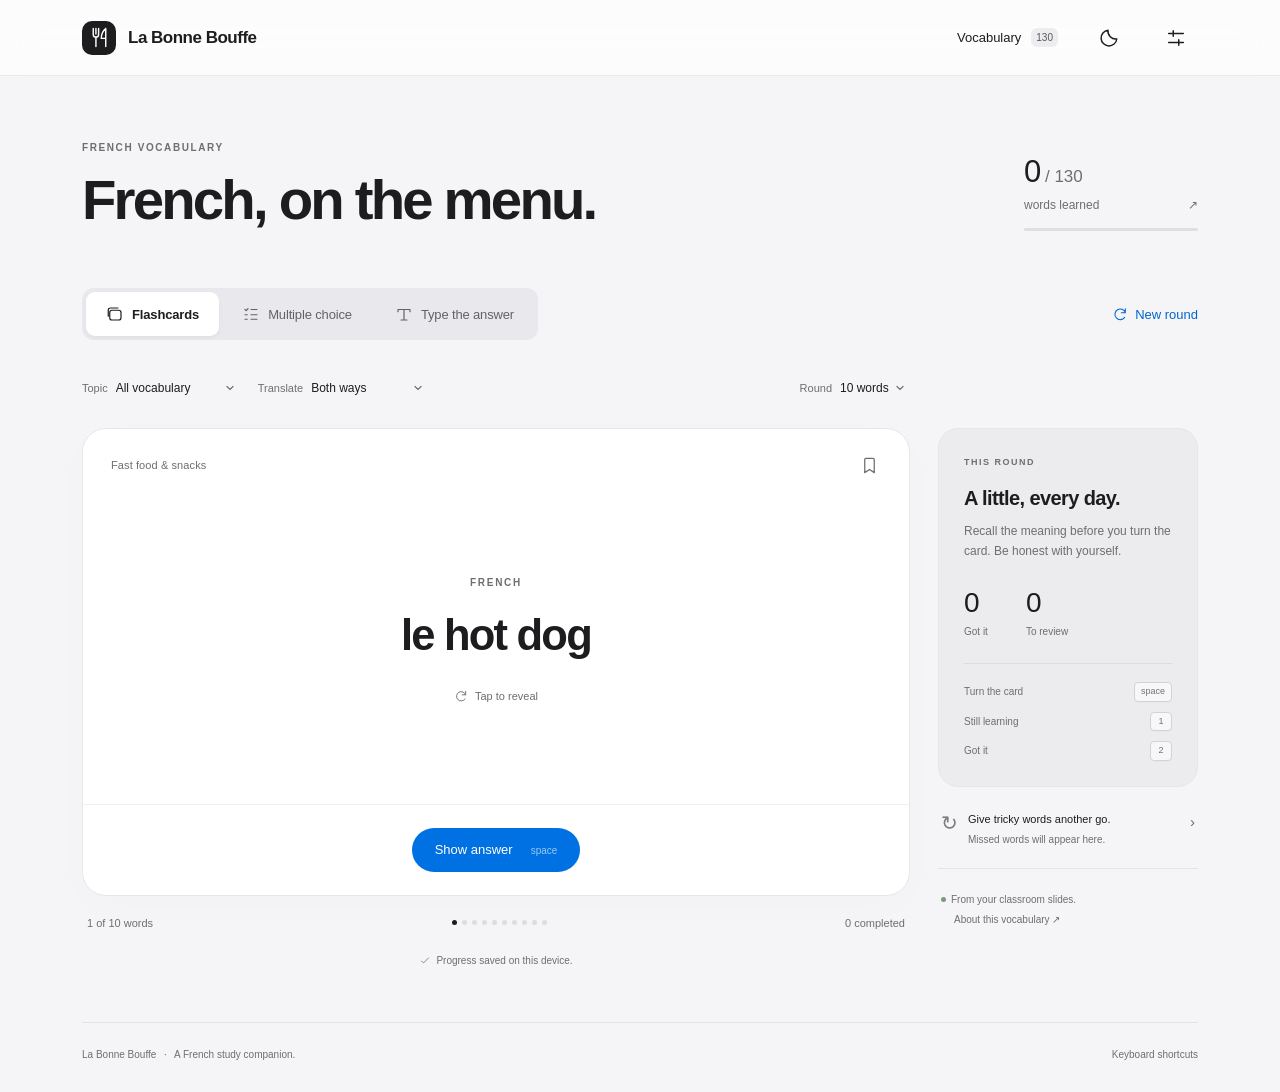
==== index.html @ 8305dd89 "Add saved dark mode toggle and simplify the header Add a light/dark button with a saved preference a" ====
<!doctype html>
<html lang="en">
<head>
  <meta charset="utf-8">
  <meta name="viewport" content="width=device-width,initial-scale=1">
  <meta name="theme-color" content="#f5f5f7">
  <meta name="description" content="Learn French food vocabulary from La Bonne Bouffe. Flashcards, multiple choice, and typing practice in French and English.">
  <title>La Bonne Bouffe — French vocabulary</title>
  <link rel="icon" href="[data-uri]" type="image/svg+xml">
  <script>
    try {
      const preference=JSON.parse(localStorage.getItem('bonne-bouffe.v1')||'null')?.theme;
      if(preference==='light'||preference==='dark')document.documentElement.dataset.theme=preference;
    } catch {}
  </script>
  <style>
:root{--bg:#f5f5f7;--surface:#fff;--text:#1d1d1f;--secondary:#6e6e73;--line:#e5e5e8;--blue:#0066cc;--blue-bg:#edf5ff;--green:#256b43;--green-bg:#edf7f0;--red:#a53432;--red-bg:#fff1ef;--shadow:0 10px 40px #00000004;color-scheme:light;font-family:-apple-system,BlinkMacSystemFont,"Segoe UI",Helvetica,Arial,sans-serif;font-synthesis:none}
*{box-sizing:border-box}body{margin:0;background:var(--bg);color:var(--text);font-size:15px;line-height:1.5;-webkit-font-smoothing:antialiased}button,input,select{font:inherit}button,a,input,select{-webkit-tap-highlight-color:transparent}button{cursor:pointer}button{border:0;color:inherit;background:none}a{color:var(--blue)}button:disabled{cursor:default;opacity:.5}button:focus-visible,a:focus-visible,input:focus-visible,select:focus-visible{outline:3px solid #0071e3;outline-offset:4px}svg{width:22px;height:22px;fill:none;stroke:currentColor;stroke-width:1.6;stroke-linecap:round;stroke-linejoin:round;flex-shrink:0}button{transition:background .18s,color .18s,transform .18s}button:active:not(:disabled){transform:scale(.98)}.site-header{height:76px;background:#ffffffb8;border-bottom:1px solid #e8e8ed;backdrop-filter:blur(20px);-webkit-backdrop-filter:blur(20px)}.header-inner{max-width:1180px;margin:auto;padding:0 32px;display:flex;justify-content:space-between;align-items:center;height:100%}.brand{display:flex;gap:12px;align-items:center;text-decoration:none;color:var(--text);font-size:17px;letter-spacing:-.5px;font-weight:600}.brand-mark{width:34px;height:34px;background:#1d1d1f;border-radius:10px;color:#fff;display:grid;place-items:center}.brand-mark svg{width:25px;height:25px}.site-header nav{display:flex;gap:23px;align-items:center}.nav-button{display:flex;align-items:center;gap:10px;font-size:13px;min-height:44px}.count-badge{background:#ededf0;color:#59595e;border-radius:6px;font-size:10px;padding:2px 5px;font-variant-numeric:tabular-nums}.icon-button{width:44px;height:44px;display:inline-flex;align-items:center;justify-content:center;border-radius:50%;font-size:18px;flex-shrink:0}.icon-button:hover{background:#ececef}.page{max-width:1180px;padding:0 32px;margin:auto}.intro{padding:64px 0 44px;display:flex;justify-content:space-between;align-items:center;gap:28px}.eyebrow{font-size:10px;letter-spacing:1.6px;font-weight:650;color:var(--secondary);margin:0 0 14px}h1{font-size:clamp(38px,4.4vw,57px);line-height:1.09;letter-spacing:-2.8px;font-weight:650;margin:0 0 14px}.overall-progress{text-align:left;width:174px;padding:10px 0;align-self:center;flex-shrink:0}.progress-numbers{display:block;line-height:1.2;font-variant-numeric:tabular-nums}.progress-numbers strong{font-size:31px;letter-spacing:-1px;font-weight:500}.progress-numbers>span{font-size:17px;color:#6e6e73}.progress-caption{display:flex;justify-content:space-between;margin-top:6px;color:var(--secondary);font-size:12px}.progress-track{height:3px;border-radius:8px;background:#dedee3;display:block;margin-top:14px;overflow:hidden}.progress-track span{height:100%;width:0;background:var(--green);display:block;transition:width .4s}.practice-toolbar{display:flex;align-items:center;justify-content:space-between;margin-bottom:26px;gap:15px}.mode-picker{display:flex;gap:3px;padding:4px;background:#e8e8ed;border-radius:12px}.mode-picker button{display:flex;gap:8px;align-items:center;justify-content:center;font-size:13px;letter-spacing:-.15px;padding:10px 20px;border-radius:9px;color:#626267;min-height:44px}.mode-picker button[aria-pressed=true]{background:white;color:var(--text);box-shadow:0 2px 5px #0000000a;font-weight:550}.mode-picker svg{width:18px;height:18px}.text-button{color:var(--blue);display:inline-flex;align-items:center;gap:7px;padding:9px 0;min-height:44px;font-size:13px}.text-button:hover{color:#004b96}.text-button svg{width:16px;height:16px}.workspace{display:grid;grid-template-columns:minmax(0,1fr) 260px;gap:28px}.filters{display:flex;align-items:center;gap:18px;margin-bottom:18px;min-height:44px}.select-field{display:flex;align-items:center;gap:8px;min-width:0}.select-field>span{font-size:11px;color:var(--secondary)}select{appearance:none;-webkit-appearance:none;background:url("data:image/svg+xml,%3Csvg width='12' height='12' viewBox='0 0 12 12' xmlns='http://www.w3.org/2000/svg'%3E%3Cpath d='m3 4.5 3 3 3-3' fill='none' stroke='%236e6e73' stroke-width='1.2' stroke-linecap='round'/%3E%3C/svg%3E") no-repeat right 4px center;border:0;color:var(--text);padding:12px 21px 12px 0;max-width:195px;font-size:12px;border-radius:4px;cursor:pointer}.round-size{margin-left:auto}.study-surface{background:var(--surface);border:1px solid #e7e7eb;border-radius:24px;box-shadow:var(--shadow);min-height:468px;overflow:hidden;position:relative;display:flex;flex-direction:column;outline:none}.card-top{display:flex;align-items:center;justify-content:space-between;padding:17px 21px 0 28px;gap:10px}.category-label{font-size:11px;color:var(--secondary);letter-spacing:.1px}.bookmark-button{width:38px;height:38px;border-radius:50%;color:#6e6e73;display:grid;place-items:center}.bookmark-button:hover{background:var(--bg)}.bookmark-button[aria-pressed=true]{color:var(--blue)}.bookmark-button[aria-pressed=true] svg{fill:#0066cc1a}.bookmark-button svg{width:19px;height:19px}.flash-face{width:100%;flex:1;min-height:265px;padding:17px 28px 26px;display:flex;flex-direction:column;justify-content:center;align-items:center;text-align:center}.flash-face:hover{background:#fafafc}.language-label{font-size:10px;letter-spacing:1.7px;color:var(--secondary);font-weight:600;text-transform:uppercase;margin:0 0 20px}.word{font-size:clamp(30px,3.4vw,48px);line-height:1.15;letter-spacing:-1.8px;font-weight:550;margin:0;overflow-wrap:anywhere;max-width:100%}.word.long-word{font-size:clamp(26px,2.7vw,37px);letter-spacing:-1px}.flip-cue{display:flex;align-items:center;gap:7px;margin-top:28px;color:#6e6e73;font-size:11px}.flip-cue svg{width:14px;height:14px}.front-word{font-size:14px;color:var(--secondary);margin:16px 0 0}.flash-footer{border-top:1px solid #efeff2;min-height:91px;padding:20px 28px;display:flex;align-items:center;justify-content:center;gap:12px}.button{display:inline-flex;align-items:center;justify-content:center;gap:8px;border-radius:999px;padding:12px 23px;min-height:44px;font-size:13px;line-height:1.3;font-weight:500;white-space:nowrap}.button.primary{background:#0071e3;color:#fff}.button.primary:hover{background:#0077ed}.button.secondary{background:#f0f0f3}.button.secondary:hover{background:#e8e8ec}.button.review-button{background:#f2f2f5;color:#4e4e54}.button.know-button{background:#1d1d1f;color:white}.button.know-button:hover{background:#37373a}.key-inline{margin-left:10px;font-size:10px;opacity:.6;font-weight:400}.card-note{font-size:11px;color:var(--secondary);text-align:center;margin:0;padding:0 28px 20px;line-height:1.65}.study-bottom{min-height:53px;display:flex;gap:12px;align-items:center;justify-content:space-between;color:var(--secondary);font-size:11px;font-variant-numeric:tabular-nums;padding:0 5px}.round-dots{display:flex;align-items:center;gap:5px}.round-dots i{width:5px;height:5px;border-radius:50%;background:#dcdce1}.round-dots i.current{background:var(--text)}.round-dots i.correct{background:#508462}.round-dots i.wrong{background:#c88670}.round-dots i.assisted{background:#b99348}.save-caption{display:flex;gap:5px;align-items:center;justify-content:center;font-size:10px;color:#6e6e73;margin:4px 0}.save-caption svg{width:12px;height:12px}.sidebar{padding-top:62px}.session-card{padding:27px 25px 25px;background:#ececef;border:1px solid #e6e6ea;border-radius:20px}.session-card .eyebrow{font-size:9px;letter-spacing:1.5px;margin-bottom:16px}.session-card h2{font-size:20px;line-height:1.2;letter-spacing:-.6px;font-weight:550;margin:0 0 12px}.session-card>p:not(.eyebrow){font-size:12px;color:#6e6e73;line-height:1.65;margin:0}.session-metrics{display:flex;gap:38px;margin-top:25px}.session-metrics>div{display:flex;flex-direction:column;gap:4px}.session-metrics strong{font-size:28px;letter-spacing:-.7px;font-weight:450;line-height:1.2}.session-metrics span{font-size:10px;color:var(--secondary)}.session-divider{height:1px;background:#dbdbe0;margin:24px 0 18px}.keyboard-help{display:grid;gap:10px;color:var(--secondary);font-size:10px}.shortcut-line{display:flex;justify-content:space-between;align-items:center;gap:8px}kbd{font:inherit;font-size:9px;border:1px solid #d2d2d8;background:#f7f7f9;border-radius:4px;padding:2px 6px;color:#717177;min-width:22px;text-align:center;box-shadow:0 1px 0 #00000004}.review-link{display:flex;align-items:flex-start;gap:10px;text-align:left;width:100%;padding:24px 3px 21px}.review-symbol{color:#7b7b81;font-size:20px;line-height:1.2}.review-link strong{font-size:11px;font-weight:500;display:block;line-height:1.6}.review-link small{font-size:10px;color:var(--secondary);display:block;line-height:1.5;margin-top:4px}.review-link>span:last-child{margin-left:auto;color:#6e6e73}.source-caption{border-top:1px solid var(--line);padding:21px 3px;color:#6e6e73;font-size:10px;line-height:2}.source-dot{display:inline-block;width:5px;height:5px;border-radius:50%;background:#7d997c;margin-right:5px;margin-bottom:1px}.source-caption button{padding:0;font-size:10px;color:var(--secondary);margin-left:13px}.source-caption button:hover{text-decoration:underline}.site-footer{display:flex;justify-content:space-between;gap:20px;border-top:1px solid #e1e1e6;margin-top:50px;padding:24px 0 30px;color:#6e6e73;font-size:10px}.site-footer button{font-size:10px;color:var(--secondary);padding:0}.footer-dot{margin:0 5px}.question-body{padding:14px 28px 24px;flex:1;display:flex;flex-direction:column}.question-body .language-label{margin:14px 0 13px}.question-body .word{font-size:34px;letter-spacing:-1px;margin-bottom:26px}.question-body .word.long-word{font-size:28px}.question-body .prompt-description{font-size:12px;color:var(--secondary);margin:-14px 0 20px}.options{display:grid;grid-template-columns:1fr 1fr;gap:10px}.option{border:1px solid #dfdfe5;border-radius:12px;padding:16px;display:flex;align-items:center;text-align:left;gap:12px;font-size:13px;min-height:66px;line-height:1.5}.option:hover:not(:disabled){background:#f7f7fa;border-color:#b9b9c0}.option-key{width:22px;height:22px;flex-shrink:0;border:1px solid #e1e1e5;border-radius:5px;display:grid;place-items:center;font-size:10px;color:#6e6e73}.option:disabled{opacity:1}.option.is-correct{background:var(--green-bg);border-color:#8ab69a;color:var(--green)}.option.is-wrong{background:var(--red-bg);border-color:#dcaaa1;color:var(--red)}.option.is-muted{color:#929297}.option.is-correct .option-key{color:var(--green);border-color:#aacdb5}.option.is-wrong .option-key{color:var(--red);border-color:#e4b9b2}.answer-footer{border-top:1px solid #efeff2;min-height:86px;padding:18px 28px;display:flex;gap:20px;align-items:center;justify-content:space-between}.waiting-caption{color:#6e6e73;font-size:11px;text-align:center;width:100%;margin:0}.feedback{min-width:0}.feedback-title{font-size:12px;font-weight:600;margin:0 0 3px}.feedback-title.correct{color:var(--green)}.feedback-title.wrong{color:var(--red)}.feedback-answer{font-size:11px;color:var(--secondary);margin:0;overflow-wrap:anywhere}.typing-form{margin-top:0}.input-row{display:flex;gap:10px}.answer-input{background:#f9f9fb;border:1px solid #d4d4dc;width:100%;border-radius:12px;padding:17px 18px;font-size:18px;min-width:0;color:var(--text)}.answer-input::placeholder{color:#99999f;font-size:15px}.answer-input:focus{outline:2px solid #0071e3;outline-offset:1px;background:white}.answer-input[readonly]{background:#f8f8fa}.input-hint-row{display:flex;justify-content:space-between;align-items:center;gap:10px;margin:13px 0;font-size:10px;color:var(--secondary)}.input-hint-row button{color:var(--blue);padding:5px 0;min-height:32px;font-size:11px}.accent-row{display:flex;gap:6px;flex-wrap:wrap;align-items:center;margin-top:4px}.accent-key{border:1px solid #e5e5eb;min-width:30px;min-height:32px;border-radius:6px;background:#fafafc;font-size:13px}.accent-key:hover{background:#ededf3}.strict-setting{display:flex;align-items:center;gap:6px;margin-top:17px;font-size:10px;color:var(--secondary)}input[type=checkbox]{accent-color:var(--blue);width:15px;height:15px;margin:0;cursor:pointer}.hint-text{margin:8px 0;color:var(--secondary);font-size:13px;letter-spacing:3px}.results{padding:36px 30px;display:flex;flex-direction:column;align-items:center;text-align:center;flex:1}.result-icon{width:48px;height:48px;border-radius:50%;background:var(--green-bg);color:var(--green);display:grid;place-items:center;margin:0 0 18px;font-size:21px}.results h2{font-size:29px;letter-spacing:-1px;margin:0 0 8px;font-weight:550}.results>p{font-size:13px;color:var(--secondary);margin:0 0 23px}.result-stats{display:flex;gap:34px;margin:3px 0 26px}.result-stats>div{display:flex;flex-direction:column;gap:2px}.result-stats strong{font-size:26px;font-weight:500;letter-spacing:-.7px}.result-stats span{font-size:10px;color:var(--secondary)}.result-actions{display:flex;gap:10px;flex-wrap:wrap;justify-content:center}.missed-preview{width:100%;text-align:left;margin-top:27px;border-top:1px solid var(--line);padding-top:17px}.missed-preview>p{font-size:10px;letter-spacing:1px;color:var(--secondary);margin:0 0 8px}.missed-item{display:flex;justify-content:space-between;gap:15px;font-size:12px;padding:7px 0}.missed-item span:last-child{color:var(--secondary);text-align:right}.empty-state{padding:70px 30px;text-align:center;margin:auto}.empty-state h2{font-size:25px;letter-spacing:-.7px;font-weight:550}.empty-state p{font-size:13px;color:var(--secondary);max-width:350px;margin:0 auto 24px}.empty-state .button+.button{margin-left:8px}.round-tag{background:var(--blue-bg);border-radius:5px;padding:2px 6px;color:var(--blue);margin-left:7px;font-size:9px}.help-copy{font-size:12px;color:var(--secondary);line-height:1.75}.help-copy p{margin:0 0 16px}.help-copy a{color:var(--blue)}.help-copy h3{font-size:14px;font-weight:550;color:var(--text);margin:24px 0 9px}.help-copy li{margin-bottom:8px}.help-copy ul{padding-left:18px}.help-copy .source-notes{max-height:240px;overflow:auto;border-top:1px solid var(--line);margin-top:14px}.source-note{padding:12px 0;border-bottom:1px solid var(--line)}.source-note strong{color:var(--text);font-weight:500}.source-note p{margin:4px 0 0}.progress-grid{display:grid;grid-template-columns:1fr 1fr;gap:10px;margin:20px 0}.progress-box{padding:17px;background:var(--bg);border-radius:12px}.progress-box strong{display:block;font-size:27px;font-weight:500;color:var(--text)}.progress-box span{font-size:11px}.topic-progress{display:flex;justify-content:space-between;padding:10px 0;border-bottom:1px solid var(--line);font-size:12px}.settings-row{display:flex;align-items:center;justify-content:space-between;gap:30px;padding:17px 0;border-bottom:1px solid var(--line)}.settings-row label{color:var(--text);font-size:13px}.settings-row small{font-size:11px;display:block;color:var(--secondary);margin-top:4px}.danger-button{color:var(--red);margin-top:16px;font-size:12px;padding:10px 0}.reset-confirm{border:1px solid #e3c4c0;border-radius:12px;padding:16px;margin-top:12px;background:var(--red-bg)}.reset-confirm p{margin-bottom:12px}.reset-confirm .button{font-size:11px;padding:10px 16px}.shortcut-table{width:100%;font-size:12px;border-collapse:collapse}.shortcut-table td{padding:12px 0;border-bottom:1px solid var(--line)}.shortcut-table td:last-child{text-align:right}.shortcut-table caption{text-align:left;color:var(--secondary);font-size:11px;margin-bottom:8px}dialog{border:1px solid #dfdfe5;border-radius:24px;box-shadow:0 28px 120px #00000026;padding:0;background:var(--surface);color:var(--text);max-height:calc(100dvh - 60px);width:calc(100% - 40px)}dialog::backdrop{background:#1d1d1f44;backdrop-filter:blur(5px);-webkit-backdrop-filter:blur(5px)}.info-dialog{max-width:540px;padding:30px}.library-dialog{max-width:770px;padding:30px;overflow:auto}.dialog-heading{display:flex;align-items:flex-start;justify-content:space-between;gap:20px;margin-bottom:24px}.dialog-heading h2{font-size:28px;letter-spacing:-1px;font-weight:550;line-height:1.2;margin:3px 0 7px}.dialog-heading p:not(.eyebrow){font-size:12px;color:var(--secondary);margin:0}.dialog-heading .eyebrow{margin-bottom:9px}.dialog-heading .icon-button{margin:-8px -9px 0 0}.library-tools{display:flex;align-items:center;gap:15px}.search-box{flex:1;min-width:0;border-radius:10px;background:#f0f0f3;display:flex;align-items:center;gap:9px;padding:10px 13px}.search-box svg{width:17px;height:17px;color:#6e6e73}.search-box input{border:0;background:none;width:100%;font-size:13px;min-width:0;outline:none;color:var(--text)}.search-box:focus-within{outline:2px solid var(--blue)}.library-tools select{max-width:170px;padding-left:7px}.library-summary{display:flex;align-items:center;justify-content:space-between;gap:10px;color:var(--secondary);font-size:10px;margin:21px 0 9px}.library-summary label{display:flex;align-items:center;gap:7px}.word-list{max-height:50dvh;min-height:180px;overflow:auto;overscroll-behavior:contain}.vocab-row{display:grid;grid-template-columns:minmax(0,1fr) minmax(0,1fr) 34px;gap:18px;align-items:center;padding:15px 3px;border-bottom:1px solid #ededf0}.vocab-fr{font-size:14px;font-weight:500;overflow-wrap:anywhere}.vocab-en{font-size:12px;color:var(--secondary)}.vocab-topic{font-size:9px;color:#6e6e73;display:block;margin-top:3px;font-weight:400}.vocab-row .bookmark-button{width:32px;height:36px}.vocab-note{grid-column:1/-1;font-size:10px;color:var(--secondary);line-height:1.65;margin:0 34px 0 0}.learned-mark{font-size:9px;color:var(--green);margin-left:5px;font-weight:400}.dialog-foot{display:flex;align-items:center;justify-content:space-between;gap:12px;font-size:10px;color:var(--secondary);border-top:1px solid var(--line);padding-top:15px;margin-top:10px}.dialog-foot .text-button{font-size:11px}.toast{position:fixed;bottom:26px;left:50%;transform:translate(-50%,15px);background:#28282bea;color:white;border-radius:12px;padding:12px 22px;font-size:12px;opacity:0;pointer-events:none;transition:opacity .2s,transform .2s;max-width:calc(100vw - 30px);z-index:20;text-align:center}.toast.visible{opacity:1;transform:translate(-50%,0)}.sr-only{position:absolute;width:1px;height:1px;padding:0;margin:-1px;overflow:hidden;clip:rect(0,0,0,0);white-space:nowrap;border:0}.skip-link{position:fixed;left:16px;top:-100px;z-index:30;background:white;padding:12px 20px;border-radius:8px}.skip-link:focus{top:12px}.noscript{margin:30px;text-align:center}.mini-progress{height:3px;background:#ebebef;border-radius:3px;overflow:hidden;flex:1}.mini-progress>span{display:block;height:100%;background:#7c9c85}.mobile-only{display:none}
@media(min-width:1500px){.intro{padding-top:78px}.study-surface{min-height:495px}.flash-face{min-height:290px}}
@media(max-width:1050px){.workspace{grid-template-columns:minmax(0,1fr) 225px;gap:23px}.mode-picker button{padding-left:15px;padding-right:15px}.filters{gap:10px}.select-field{gap:5px}.select-field>span{display:none}.round-size{margin-left:auto}select{max-width:180px}.sidebar{padding-top:62px}.session-card{padding:23px 20px}.word{font-size:37px}.flash-footer{padding-left:20px;padding-right:20px}.card-top{padding-left:24px}.options{grid-template-columns:1fr}.question-body .word{font-size:31px}.option{min-height:57px;padding:12px 15px}.study-surface{min-height:465px}.question-body{padding:8px 24px 23px}}
@media(max-width:760px){.header-inner,.page{padding-left:24px;padding-right:24px}.site-header{height:68px}.brand{font-size:16px}.site-header nav{gap:9px}.nav-button{font-size:12px}.intro{padding:45px 0 33px;align-items:flex-start}.intro h1{font-size:41px;letter-spacing:-2px;max-width:360px}.overall-progress{width:112px;padding-top:28px}.progress-numbers strong{font-size:25px}.progress-numbers>span{font-size:13px}.progress-caption{font-size:10px}.practice-toolbar{margin-bottom:16px}.mode-picker button{padding:9px 16px;font-size:12px}.new-round{font-size:11px}.new-round svg{display:none}.workspace{grid-template-columns:minmax(0,1fr);gap:20px}.filters{gap:15px;margin-bottom:12px}.select-field>span{display:inline;font-size:10px}.select-field select{font-size:11px}.sidebar{padding-top:0;display:grid;grid-template-columns:1fr 1fr;gap:15px}.session-card{grid-column:1/-1;display:grid;grid-template-columns:1fr auto;column-gap:30px;padding:20px 24px}.session-card .eyebrow{grid-column:1;margin-bottom:8px;font-size:9px}.session-card h2{grid-column:1;font-size:17px;margin-bottom:8px}.session-card>p:not(.eyebrow){grid-column:1;font-size:11px;max-width:350px}.session-metrics{grid-column:2;grid-row:1/4;align-self:center;margin:0;gap:25px}.session-metrics strong{font-size:25px}.session-divider,.keyboard-help{display:none}.review-link{padding:6px 0}.source-caption{padding:4px 0;border-top:0;justify-self:end}.site-footer{margin-top:26px}.flash-face{min-height:268px}.study-surface{min-height:445px}.options{grid-template-columns:1fr 1fr}.question-body .word{font-size:35px}.question-body{padding:9px 26px 25px}.option{min-height:66px}.answer-footer{min-height:86px}.study-bottom{min-height:48px}.save-caption{margin:0 0 4px}.question-body .language-label{margin-top:16px}.library-dialog,.info-dialog{padding:25px}}
@media(max-width:520px){.header-inner,.page{padding-left:20px;padding-right:20px}.brand{gap:9px;font-size:15px;letter-spacing:-.5px}.brand-mark{width:29px;height:29px;border-radius:8px}.brand-mark svg{width:22px;height:22px}.count-badge{display:none}.site-header nav{gap:5px}.icon-button{width:38px;height:42px}.nav-button{font-size:11px}.intro{padding:34px 0 29px;gap:12px}.intro .eyebrow{font-size:9px;letter-spacing:1.4px;margin-bottom:13px}.intro h1{font-size:37px;line-height:1.1;max-width:230px;margin-bottom:11px;letter-spacing:-1.8px}.overall-progress{width:85px;padding-top:39px}.progress-caption{font-size:9px;line-height:1.5}.progress-caption>span{display:none}.progress-numbers strong{font-size:25px}.progress-numbers>span{font-size:11px}.progress-track{margin-top:9px}.practice-toolbar{position:relative;display:block;margin-bottom:16px}.mode-picker{width:100%;padding:4px;gap:1px;border-radius:11px}.mode-picker button{flex:1;font-size:11px;gap:5px;padding:9px 5px;min-height:43px}.mode-picker svg{width:15px;height:15px}.new-round{display:none}.filters{gap:9px;justify-content:space-between}.select-field>span{display:none}select{max-width:139px;font-size:11px;padding-right:18px}.round-size{margin-left:0}.round-size select{max-width:80px}.study-surface{border-radius:19px;min-height:425px}.card-top{padding:12px 15px 0 21px}.category-label{font-size:10px}.flash-face{min-height:260px;padding:13px 21px 25px}.language-label{font-size:9px;letter-spacing:1.5px;margin-bottom:20px}.word{font-size:37px;letter-spacing:-1.2px}.word.long-word{font-size:28px;letter-spacing:-.8px}.front-word{font-size:12px}.flip-cue{font-size:10px;margin-top:25px}.flash-footer{padding:17px 20px;min-height:81px;gap:8px}.button{padding:12px 21px;font-size:12px}.key-inline{display:none}.flash-footer .button{flex:1;max-width:180px}.study-bottom{font-size:10px}.round-dots{gap:4px}.round-dots i{width:4px;height:4px}.sidebar{gap:17px}.session-card{padding:20px;column-gap:20px}.session-card h2{font-size:16px}.session-card>p:not(.eyebrow){font-size:10px}.session-metrics{gap:19px}.session-metrics strong{font-size:23px}.session-metrics span{font-size:9px}.review-link strong{font-size:10px}.review-link small{font-size:9px}.review-link{gap:7px}.source-caption,.source-caption button{font-size:9px}.site-footer{padding-top:20px;gap:18px;font-size:9px}.site-footer>span{max-width:180px;line-height:1.8}.site-footer button{font-size:9px;white-space:nowrap}.footer-dot{margin:0 3px}.question-body{padding:8px 20px 23px}.question-body .language-label{margin-top:12px}.question-body .word{font-size:29px;margin-bottom:24px}.question-body .word.long-word{font-size:25px}.options{grid-template-columns:1fr;gap:8px}.option{min-height:52px;padding:11px 14px;font-size:12px;border-radius:10px}.option-key{width:21px;height:21px}.answer-footer{padding:17px 20px;gap:12px;min-height:84px}.answer-footer .button{padding:12px 20px}.feedback-title{font-size:11px}.feedback-answer{font-size:10px}.answer-input{font-size:17px;padding:16px}.typing-form{margin-top:9px}.accent-row{gap:5px}.accent-key{min-width:29px;min-height:34px}.input-hint-row{font-size:9px}.strict-setting{font-size:10px;margin-top:19px}.card-note{font-size:10px;padding:0 20px 17px}.results{padding:31px 20px}.results h2{font-size:26px}.results>p{font-size:12px}.result-actions{gap:8px}.result-actions .button{font-size:11px;padding:12px 17px}.result-stats{gap:28px}.missed-item{font-size:11px}dialog{width:calc(100% - 24px);max-height:calc(100dvh - 28px);border-radius:20px}.library-dialog,.info-dialog{padding:22px}.dialog-heading h2{font-size:25px}.dialog-heading p:not(.eyebrow){font-size:11px}.library-tools{gap:8px;flex-wrap:wrap}.search-box{flex-basis:100%}.library-tools select{font-size:11px;max-width:100%;margin-top:3px}.library-summary{margin-top:12px}.vocab-row{gap:12px;grid-template-columns:minmax(0,1fr) minmax(0,.85fr) 28px}.vocab-fr{font-size:12px}.vocab-en{font-size:11px}.vocab-note{font-size:9px;margin-right:0}.dialog-foot{font-size:9px;align-items:flex-start;flex-direction:column;gap:0}.dialog-foot .text-button{font-size:11px}.word-list{max-height:45dvh}.help-copy{font-size:11px}.shortcut-table{font-size:11px}.empty-state{padding:60px 20px}.empty-state .button+.button{margin:8px 0 0}}
@media(prefers-reduced-motion:no-preference){.word{animation:word-in .25s ease-out}.results{animation:word-in .3s ease-out}@keyframes word-in{from{opacity:.4;transform:translateY(5px)}to{opacity:1;transform:translateY(0)}}}
@media(prefers-reduced-motion:reduce){*,*::before,*::after{animation:none!important;transition:none!important;scroll-behavior:auto!important}}
:root[data-theme="dark"]{color-scheme:dark;--bg:#151517;--surface:#202023;--text:#f5f5f7;--secondary:#a1a1a8;--line:#38383d;--blue:#74b7ff;--blue-bg:#1a314a;--green:#9bd4ae;--green-bg:#20392a;--red:#f1aaa1;--red-bg:#402725}:root[data-theme="dark"] .site-header{background:#1e1e20c9;border-color:#333338}:root[data-theme="dark"] .brand-mark{background:#ededf0;color:#1d1d1f}:root[data-theme="dark"] .count-badge,:root[data-theme="dark"] .mode-picker{background:#2b2b30;color:#a5a5ad}:root[data-theme="dark"] .mode-picker button{color:#b0b0b8}:root[data-theme="dark"] .mode-picker button[aria-pressed=true]{background:#424247}:root[data-theme="dark"] .study-surface{border-color:#38383e}:root[data-theme="dark"] .session-card{background:#242428;border-color:#34343a}:root[data-theme="dark"] .session-card>p:not(.eyebrow){color:#a1a1a8}:root[data-theme="dark"] .session-divider{background:#3c3c42}:root[data-theme="dark"] select{color:var(--text)}:root[data-theme="dark"] .flash-face:hover{background:#242427}:root[data-theme="dark"] .flash-footer,:root[data-theme="dark"] .answer-footer{border-color:#343439}:root[data-theme="dark"] .button.secondary,:root[data-theme="dark"] .button.review-button{background:#36363c;color:#e0e0e6}:root[data-theme="dark"] .button.secondary:hover{background:#43434b}:root[data-theme="dark"] .button.know-button{background:#eeeef2;color:#242428}:root[data-theme="dark"] .button.know-button:hover{background:#d5d5dd}:root[data-theme="dark"] .icon-button:hover{background:#38383e}:root[data-theme="dark"] .option{border-color:#48484f}:root[data-theme="dark"] .option:hover:not(:disabled){background:#2c2c32;border-color:#7f7f8a}:root[data-theme="dark"] .option-key{border-color:#55555e;color:#b0b0ba}:root[data-theme="dark"] .option.is-muted{color:#85858f}:root[data-theme="dark"] .option.is-correct{border-color:#527c5f}:root[data-theme="dark"] .option.is-wrong{border-color:#925b54}:root[data-theme="dark"] .answer-input,:root[data-theme="dark"] .answer-input[readonly]{background:#2b2b30;border-color:#565660;color:var(--text)}:root[data-theme="dark"] .answer-input:focus{background:#24242a}:root[data-theme="dark"] .accent-key{background:#2e2e34;border-color:#4a4a53}:root[data-theme="dark"] .accent-key:hover{background:#43434c}:root[data-theme="dark"] .search-box{background:#303035}:root[data-theme="dark"] .vocab-row{border-color:#37373d}:root[data-theme="dark"] .vocab-topic,:root[data-theme="dark"] .save-caption,:root[data-theme="dark"] .source-caption{color:#a1a1a8}:root[data-theme="dark"] .progress-track{background:#38383f}:root[data-theme="dark"] .round-dots i{background:#44444d}:root[data-theme="dark"] .round-dots i.current{background:#ededf3}:root[data-theme="dark"] dialog{border-color:#44444d}:root[data-theme="dark"] kbd{background:#303036;border-color:#555560;color:#c0c0ca}:root[data-theme="dark"] .site-footer{border-color:#37373f}:root[data-theme="dark"] .skip-link{background:#303036}:root[data-theme="dark"] .button.primary{background:#0071e3;color:white}:root[data-theme="dark"] .text-button:hover{color:#abd3ff}
@media(prefers-color-scheme:dark){:root:not([data-theme="light"]){color-scheme:dark;--bg:#151517;--surface:#202023;--text:#f5f5f7;--secondary:#a1a1a8;--line:#38383d;--blue:#74b7ff;--blue-bg:#1a314a;--green:#9bd4ae;--green-bg:#20392a;--red:#f1aaa1;--red-bg:#402725}:root:not([data-theme="light"]) .site-header{background:#1e1e20c9;border-color:#333338}:root:not([data-theme="light"]) .brand-mark{background:#ededf0;color:#1d1d1f}:root:not([data-theme="light"]) .count-badge,:root:not([data-theme="light"]) .mode-picker{background:#2b2b30;color:#a5a5ad}:root:not([data-theme="light"]) .mode-picker button{color:#b0b0b8}:root:not([data-theme="light"]) .mode-picker button[aria-pressed=true]{background:#424247}:root:not([data-theme="light"]) .study-surface{border-color:#38383e}:root:not([data-theme="light"]) .session-card{background:#242428;border-color:#34343a}:root:not([data-theme="light"]) .session-card>p:not(.eyebrow){color:#a1a1a8}:root:not([data-theme="light"]) .session-divider{background:#3c3c42}:root:not([data-theme="light"]) select{color:var(--text)}:root:not([data-theme="light"]) .flash-face:hover{background:#242427}:root:not([data-theme="light"]) .flash-footer,:root:not([data-theme="light"]) .answer-footer{border-color:#343439}:root:not([data-theme="light"]) .button.secondary,:root:not([data-theme="light"]) .button.review-button{background:#36363c;color:#e0e0e6}:root:not([data-theme="light"]) .button.secondary:hover{background:#43434b}:root:not([data-theme="light"]) .button.know-button{background:#eeeef2;color:#242428}:root:not([data-theme="light"]) .button.know-button:hover{background:#d5d5dd}:root:not([data-theme="light"]) .icon-button:hover{background:#38383e}:root:not([data-theme="light"]) .option{border-color:#48484f}:root:not([data-theme="light"]) .option:hover:not(:disabled){background:#2c2c32;border-color:#7f7f8a}:root:not([data-theme="light"]) .option-key{border-color:#55555e;color:#b0b0ba}:root:not([data-theme="light"]) .option.is-muted{color:#85858f}:root:not([data-theme="light"]) .option.is-correct{border-color:#527c5f}:root:not([data-theme="light"]) .option.is-wrong{border-color:#925b54}:root:not([data-theme="light"]) .answer-input,:root:not([data-theme="light"]) .answer-input[readonly]{background:#2b2b30;border-color:#565660;color:var(--text)}:root:not([data-theme="light"]) .answer-input:focus{background:#24242a}:root:not([data-theme="light"]) .accent-key{background:#2e2e34;border-color:#4a4a53}:root:not([data-theme="light"]) .accent-key:hover{background:#43434c}:root:not([data-theme="light"]) .search-box{background:#303035}:root:not([data-theme="light"]) .vocab-row{border-color:#37373d}:root:not([data-theme="light"]) .vocab-topic,:root:not([data-theme="light"]) .save-caption,:root:not([data-theme="light"]) .source-caption{color:#a1a1a8}:root:not([data-theme="light"]) .progress-track{background:#38383f}:root:not([data-theme="light"]) .round-dots i{background:#44444d}:root:not([data-theme="light"]) .round-dots i.current{background:#ededf3}:root:not([data-theme="light"]) dialog{border-color:#44444d}:root:not([data-theme="light"]) kbd{background:#303036;border-color:#555560;color:#c0c0ca}:root:not([data-theme="light"]) .site-footer{border-color:#37373f}:root:not([data-theme="light"]) .skip-link{background:#303036}:root:not([data-theme="light"]) .button.primary{background:#0071e3;color:white}:root:not([data-theme="light"]) .text-button:hover{color:#abd3ff}}
@media(max-width:380px){.header-inner{padding-left:16px;padding-right:16px}.brand{font-size:14px;gap:7px}.site-header nav{gap:0}.site-header .icon-button{width:40px;min-height:44px}.nav-button{font-size:10px}}
</style>
  
  
  
</head>
<body>
  <a class="skip-link" href="#study">Skip to practice</a>
  <header class="site-header">
    <div class="header-inner">
      <a href="#" class="brand" aria-label="La Bonne Bouffe home"><span class="brand-mark" aria-hidden="true"><svg viewBox="0 0 28 28" fill="none"><path d="M7 4v6m3-6v6m3-6v6M7 8.5v2a3 3 0 0 0 6 0v-2M10 14v10M21 4v20m0-20c-4 3-5 7-5 11h5" stroke="currentColor" stroke-width="1.6" stroke-linecap="round" stroke-linejoin="round"/></svg></span>La Bonne Bouffe</a>
      <nav aria-label="Main navigation"><button class="nav-button" data-action="vocabulary">Vocabulary <span class="count-badge">130</span></button><button id="theme-toggle" class="icon-button" data-action="toggle-theme" aria-label="Dark mode" aria-pressed="false" title="Switch to dark mode"><svg viewBox="0 0 24 24" aria-hidden="true"><path d="M20.5 13.1A8.6 8.6 0 0 1 10.9 3.5a8.6 8.6 0 1 0 9.6 9.6Z"/></svg></button><button class="icon-button" data-action="settings" aria-label="Settings" title="Settings"><svg viewBox="0 0 24 24" aria-hidden="true"><path d="M4 7h16M4 17h16M9 4v6m6 4v6"/></svg></button></nav>
    </div>
  </header>
  <main class="page">
    <section class="intro" aria-labelledby="page-title">
      <div><p class="eyebrow">FRENCH VOCABULARY</p><h1 id="page-title">French, on the menu.</h1></div>
      <button class="overall-progress" data-action="progress" aria-label="View your learning progress"><span class="progress-numbers"><strong id="learned-count">0</strong><span> / 130</span></span><span class="progress-caption">words learned <span aria-hidden="true">↗</span></span><span class="progress-track"><span id="overall-fill"></span></span></button>
    </section>
    <div class="practice-toolbar">
      <div class="mode-picker" role="group" aria-label="Study method">
        <button data-mode="flashcards" aria-pressed="true"><svg viewBox="0 0 24 24" aria-hidden="true"><rect x="5" y="7" width="15" height="13" rx="3"/><path d="M16 4H6a3 3 0 0 0-3 3v8"/></svg><span>Flashcards</span></button>
        <button data-mode="quiz" aria-pressed="false"><svg viewBox="0 0 24 24" aria-hidden="true"><path d="m4 6 1.5 1.5L8 5M12 6h8M4 13h3m5 0h8M4 19h3m5 0h8"/></svg><span>Multiple choice</span></button>
        <button data-mode="typing" aria-pressed="false"><svg viewBox="0 0 24 24" aria-hidden="true"><path d="M4 6h16M12 6v14M8 20h8M4 9V6m16 3V6"/></svg><span>Type the answer</span></button>
      </div>
      <button class="text-button new-round" data-action="new-round"><svg viewBox="0 0 24 24" aria-hidden="true"><path d="M20 10a8 8 0 1 0-1 7M20 4v6h-6"/></svg>New round</button>
    </div>
    <section class="workspace" aria-label="Vocabulary practice">
      <div class="study-column">
        <div class="filters">
          <label class="select-field"><span>Topic</span><select id="category" aria-label="Topic"></select></label>
          <label class="select-field"><span>Translate</span><select id="direction" aria-label="Translation direction"><option value="mixed">Both ways</option><option value="fr-en">French → English</option><option value="en-fr">English → French</option></select></label>
          <label class="select-field round-size"><span>Round</span><select id="length" aria-label="Round length"><option value="10">10 words</option><option value="20">20 words</option><option value="0">All words</option></select></label>
        </div>
        <section id="study" class="study-surface" tabindex="-1" aria-label="Current study question"></section>
        <div class="study-bottom"><span id="round-position"></span><div id="round-dots" class="round-dots" aria-hidden="true"></div><span id="round-score"></span></div>
        <p class="save-caption" id="save-caption"><svg viewBox="0 0 24 24" aria-hidden="true"><path d="m5 12 4 4L19 6"/></svg>Progress saved on this device.</p>
      </div>
      <aside class="sidebar" aria-label="Session information">
        <div class="session-card"><p class="eyebrow">THIS ROUND</p><h2 id="session-title">A little, every day.</h2><p id="session-description">Take a moment to recall the meaning before you turn the card.</p><div class="session-metrics"><div><strong id="session-correct">0</strong><span id="correct-label">Got it</span></div><div><strong id="session-review">0</strong><span>To review</span></div></div><div class="session-divider"></div><div id="keyboard-help" class="keyboard-help"></div></div>
        <button class="review-link" data-action="review"><span class="review-symbol" aria-hidden="true">↻</span><span><strong>Give tricky words another go.</strong><small id="review-caption">Missed words will appear here.</small></span><span aria-hidden="true">›</span></button>
        <div class="source-caption"><span class="source-dot"></span>From your classroom slides.<br><button data-action="source">About this vocabulary <span aria-hidden="true">↗</span></button></div>
      </aside>
    </section>
    <footer class="site-footer"><span>La Bonne Bouffe <span class="footer-dot">·</span> A French study companion.</span><button data-action="shortcuts">Keyboard shortcuts</button></footer>
  </main>
  <dialog id="library-dialog" class="library-dialog" aria-labelledby="library-title"><div class="dialog-heading"><div><p class="eyebrow">YOUR WORD LIST</p><h2 id="library-title">Vocabulary</h2><p>130 terms. A whole menu to explore.</p></div><button class="icon-button" data-action="close-dialog" aria-label="Close vocabulary">✕</button></div><div class="library-tools"><label class="search-box"><svg viewBox="0 0 24 24" aria-hidden="true"><circle cx="10.5" cy="10.5" r="6.5"/><path d="m16 16 4 4"/></svg><input id="word-search" type="search" placeholder="Search French or English" aria-label="Search vocabulary"></label><select id="library-category" aria-label="Filter vocabulary by topic"></select></div><div class="library-summary"><span id="library-count"></span><label><input type="checkbox" id="starred-only"> Saved words only</label></div><div id="word-list" class="word-list"></div><div class="dialog-foot"><span>Save a word with the bookmark.</span><button class="text-button" data-action="study-saved">Practise saved words <span aria-hidden="true">→</span></button></div></dialog>
  <dialog id="info-dialog" class="info-dialog" aria-labelledby="info-title"><div class="dialog-heading"><h2 id="info-title"></h2><button class="icon-button" data-action="close-dialog" aria-label="Close dialog">✕</button></div><div id="info-body"></div></dialog>
  <div class="toast" id="toast" role="status"></div>
  <div class="sr-only" id="announcer" role="status" aria-live="polite"></div>
  <noscript><p class="noscript">Please enable JavaScript to use the study tools.</p></noscript>
<script>
/* Transcribed from Vocabulaire - La Bonne Bouffe, 21 slides.
   The two repeated terms (pepper and ice cream) belong to both categories. */
(function (root) {
  const categories = [
    ['fruit', 'Fruit', 'Les fruits', 3], ['vegetables', 'Vegetables', 'Les légumes', 5],
    ['dairy', 'Dairy', 'Les produits laitiers', 7], ['protein', 'Protein', 'Les protéines', 9],
    ['grains', 'Grains', 'Les céréales', 11], ['desserts', 'Desserts', 'Les desserts', 13],
    ['drinks', 'Drinks', 'Les boissons', 15], ['snacks', 'Fast food & snacks', 'La malbouffe', 17],
    ['pantry', 'Pantry & spices', 'Le garde-manger et les épices', 19],
    ['describing', 'Describing food', 'Les adjectifs', 21], ['table', 'At the table', 'Les mots clés', 21]
  ].map(([id,en,fr,page])=>({id,en,fr,page}));
  const words=[];
  function add(cat, rows) {
    rows.forEach(([en,fr,enAlt=[],frAlt=[],note=''])=>{
      words.push({id:cat+'-'+en.toLowerCase().replace(/[^a-z0-9]+/g,'-').replace(/-$/,''),en,fr,enAlt,frAlt,categories:[cat],page:categories.find(c=>c.id===cat).page,note});
    });
  }
  add('fruit', [
    ['Apple','la pomme',['apples'],['les pommes']],
    ['Grapefruit','le pamplemousse',['grapefruits'],['les pamplemousses']],
    ['Raspberry','la framboise',['raspberries'],['les framboises']],
    ['Pear','la poire',['pears'],['les poires']],
    ['Strawberry','la fraise',['strawberries'],['les fraises']],
    ['Watermelon','la pastèque',['watermelons'],['les pastèques']],
    ['Mango','la mangue',['mangoes','mangos'],['les mangues']],
    ['Cherry','la cerise',['cherries'],['les cerises']],
    ['Peach','la pêche',['peaches'],['les pêches']],
    ['Pineapple','l’ananas',['pineapples']],
    ['Banana','la banane',['bananas'],['les bananes']],
    ['Orange','l’orange',['oranges'],['les oranges']],
    ['Blueberry','la myrtille',['blueberries'],['les myrtilles']],
    ['Grape','le raisin',['grapes'],['les raisins']],
    ['Apricot','l’abricot',['apricots'],['les abricots']],
    ['Lemon','le citron',['lemons'],['les citrons']]
  ]);
  add('vegetables', [
    ['Carrot','la carotte',['carrots'],['les carottes']],
    ['Cucumber','le concombre',['cucumbers'],['les concombres']],
    ['Celery','le céleri'],
    ['Pepper','le poivre',['black pepper'],[],'The slides put le poivre in Vegetables and Pantry. It means pepper, the seasoning. A bell pepper is le poivron.'],
    ['Peas','le petit pois',['pea'],['les petits pois','les pois']],
    ['Eggplant','l’aubergine',['aubergine','eggplants','aubergines'],['les aubergines']],
    ['Lettuce','la salade',[],['la laitue'],'The slide uses la salade for lettuce; la laitue is also accepted. La salade can also mean salad.'],
    ['Potato','la pomme de terre',['potatoes'],['les pommes de terre']],
    ['Mushroom','le champignon',['mushrooms'],['les champignons']],
    ['Broccoli','le brocoli'], ['Corn','le maïs',['maize']], ['Squash','la courge',['squashes'],['les courges']],
    ['Zucchini','les courgettes',['courgette','courgettes','zucchinis'],['la courgette']],
    ['Cauliflower','le chou-fleur',['cauliflowers'],['les choux-fleurs']],
    ['Cabbage','le chou',['cabbages'],['les choux']], ['Asparagus','l’asperge',[],['les asperges']]
  ]);
  add('dairy', [
    ['Cheese','le fromage'], ['Milk','le lait'], ['Yogurt','le yaourt',['yoghurt'],['le yogourt','le yoghourt']],
    ['Ice cream','la crème glacée',[],['la glace']], ['Cream','la crème'], ['Butter','le beurre'],
    ['Whipped cream','la crème fouettée',[],['la chantilly']], ['Cream cheese','le fromage à la crème'],
    ['Sour cream','la crème sure',[],['la crème aigre']],
    ['Cheese curds','le fromage en grains',['cheese curd'],['le fromage en grain'],'The slide lists Cheese curd without a French answer. Le fromage en grains has been supplied to complete the pair.']
  ]);
  add('protein', [
    ['Fish','le poisson',['fishes'],['les poissons']], ['Seafood','les fruits de mer'],
    ['Beef','le bœuf',[],['le boeuf']], ['Goat meat','la viande de chèvre',['goat']],
    ['Chicken','le poulet'], ['Lamb','l’agneau'], ['Pork','le porc',[],[],'The English label Porc in the slide is corrected to Pork.'],
    ['Bacon','le bacon / le lardon',[],['le bacon','le lardon','les lardons'],'Both slide answers are accepted. Lardons are small pieces of bacon.'],
    ['Eggs','les œufs',['egg'],['les oeufs','l’œuf','l’oeuf']], ['Nuts','les noix',['nut']], ['Tofu','le tofu'], ['Beans','les haricots',['bean'],['le haricot']]
  ]);
  add('grains', [
    ['Bread','le pain'], ['Pasta','les pâtes'], ['Rice','le riz'], ['Quinoa','le quinoa'],
    ['Wraps','les wraps',['wrap'],['le wrap']], ['Oatmeal','les flocons d’avoine',['oats','rolled oats'],['le gruau']],
    ['Couscous','le couscous'], ['Crackers','les craquelins',['cracker'],['le craquelin']]
  ]);
  add('desserts', [
    ['Cake','un gâteau',['cakes'],['le gâteau','les gâteaux']],
    ['Cupcake','un petit gâteau',['cupcakes'],['le petit gâteau','les petits gâteaux','un cupcake','le cupcake']],
    ['Pastries','les pâtisseries / les viennoiseries',['pastry'],['les pâtisseries','les viennoiseries','la pâtisserie','la viennoiserie']],
    ['Pie','la tourte',['pies'],['les tourtes'], 'The slide uses la tourte for pie and la tarte for tart. These terms can overlap in everyday use; this deck keeps the classroom distinction.'],
    ['Tart','la tarte',['tarts'],['les tartes']], ['Cookies','les biscuits',['cookie','biscuits','biscuit'],['le biscuit']],
    ['Chocolate','le chocolat'], ['Pudding','les entremets',[],['l’entremets','le pudding'],'The slide uses les entremets, a broader word for desserts, for pudding.']
  ]);
  words.find(w=>w.en==='Ice cream').categories.push('desserts');
  add('drinks', [
    ['Water','l’eau'], ['Juice','le jus'], ['Pop','une boisson gazeuse',['soda','soft drink','fizzy drink'],['la boisson gazeuse','le soda']],
    ['Tea','le thé'], ['Iced tea','le thé glacé',['ice tea']], ['Coffee','le café'],
    ['Hot chocolate','le chocolat chaud',['hot cocoa']], ['Lemonade','la citronnade',[],['la limonade']],
    ['Smoothie','le frappé aux fruits / le smoothie',['smoothies'],['le frappé aux fruits','le smoothie']]
  ]);
  add('snacks', [
    ['Candy','les bonbons',['candies','sweets'],['le bonbon']], ['Pizza','la pizza'], ['French fries','les frites',['fries','chips'],['la frite']],
    ['Donut','le beignet',['doughnut','donuts','doughnuts'],['les beignets']], ['Fast food','le fast-food',[],['le fast food']],
    ['Hamburger','le hamburger',['burger','hamburgers','burgers']], ['Hot dog','le hot dog',['hotdog','hot dogs'],['le hot-dog']],
    ['Potato chips','les chips / les croustilles',['crisps'],['les chips','les croustilles','la croustille']],
    ['Popcorn','le maïs soufflé',[],['le maïs-soufflé'],'Spacing and accents are standardized from Mais-Souffle in the slide.'],
    ['Macaroni and cheese','les macaronis au fromage',['mac and cheese','mac n cheese','macaroni cheese']]
  ]);
  add('pantry', [
    ['Salt','le sel'], ['Sugar','le sucre'], ['Cinnamon','la cannelle'], ['Vanilla','la vanille'], ['Flour','la farine'],
    ['Vinegar','le vinaigre'], ['Baking soda','le bicarbonate de soude',['bicarbonate of soda']],
    ['Baking powder','la levure chimique'], ['Olive oil','l’huile d’olive',[],[],'The slide’s La huile d’olive is corrected to l’huile d’olive.']
  ]);
  words.find(w=>w.en==='Pepper').categories.push('pantry');
  add('describing', [
    ['Healthy eating','l’alimentation saine',['healthy diet','healthy'],['alimentation saine'], 'The slide labels alimentation saine as Healthy. The phrase means healthy eating; the adjective healthy is sain / saine.'],
    ['Unhealthy','malsain / malsaine',[],['malsain','malsaine']],
    ['Delicious','délicieux / délicieuse',[],['délicieux','délicieuse']],
    ['Spicy','piquant / piquante',[],['piquant','piquante','épicé','épicée']],
    ['Salty','salé / salée',[],['salé','salée']], ['Sweet','sucré / sucrée',[],['sucré','sucrée']],
    ['Sour','aigre'], ['Bitter','amer / amère',[],['amer','amère']],
    ['Savoury','savoureux / savoureuse',['savory','tasty','flavourful','flavorful'],['savoureux','savoureuse'],'The slide pairs savoury with savoureux / savoureuse, which means tasty or flavourful. Salé can describe savoury as opposed to sweet.'],
    ['Dried','séché / séchée',['dry'],['séché','séchée'], 'The slide labels Séché as Dry. Séché means dried; sec / sèche means dry.'],
    ['Hot (temperature)','chaud / chaude',['hot','warm'],['chaud','chaude']],
    ['Cold','froid / froide',[],['froid','froide']], ['Bad','mauvais / mauvaise',[],['mauvais','mauvaise']],
    ['Good','bon / bonne',[],['bon','bonne']], ['Gourmet','gourmet']
  ]);
  add('table', [
    ['Pantry','le garde-manger'], ['Restaurant','un restaurant',[],['le restaurant']], ['Buffet','un buffet',[],['le buffet']],
    ['Meal','un repas',['meals'],['le repas']], ['Dish','un plat',['dishes'],['le plat']],
    ['Fork','une fourchette',['forks'],['la fourchette']], ['Knife','un couteau',['knives'],['le couteau']],
    ['Spoon','une cuillère',['spoons'],['la cuillère','une cuiller','la cuiller']],
    ['Glass','un verre',['glasses'],['le verre'], 'The slide’s Une verre is corrected to un verre (masculine).'],
    ['Cup','une tasse',['cups'],['la tasse']], ['Bowl','un bol',['bowls'],['le bol']],
    ['Breakfast','le petit déjeuner',[],['le petit-déjeuner']], ['Lunch','le déjeuner'],
    ['Dinner','le dîner / le souper',['supper'],['le dîner','le souper'], 'Meal names differ by region. This deck follows the slide: breakfast = petit déjeuner; lunch = déjeuner; dinner = dîner / souper.'],
    ['To eat','manger',['eat','eating']], ['To like','aimer',['like','to love','love']],
    ['To dislike','détester',['dislike','to hate','hate'],[], 'The slide uses détester for to dislike. Détester is usually stronger: to hate. Ne pas aimer is another way to say to dislike.']
  ]);
  const data={categories,words};
  root.BOUFFE_DATA=data;
  if(typeof module!=='undefined') module.exports=data;
})(globalThis);

(function (root) {
  'use strict';
  function normalize(value,lang,strict=false){
    let s=String(value).toLowerCase().trim().replace(/œ/g,'oe').replace(/æ/g,'ae').replace(/[’‘`]/g,"'").replace(/[‐‑–—-]/g,' ').replace(/&/g,' and ').replace(/\s+/g,' ');
    if(!strict) s=s.normalize('NFD').replace(/[\u0300-\u036f]/g,'');
    s=s.replace(/[.!?,;:]+$/g,'').trim();
    if(lang==='fr') s=s.replace(/^(?:(?:de\s+)?l'\s*|de la\s+|le\s+|la\s+|les\s+|un\s+|une\s+|des\s+|du\s+)/,'');
    if(lang==='en') s=s.replace(/^(?:the|a|an)\s+/,'').replace(/^to\s+/,'');
    return s.trim();
  }
  function answers(word,lang){return [...new Set([word[lang],...(word[lang+'Alt']||[]),...word[lang].split(/\s*\/\s*/)])];}
  function matches(input,word,lang,strict=false){const n=normalize(input,lang,strict);return !!n && answers(word,lang).some(a=>normalize(a,lang,strict)===n);}
  function shuffle(items,random=Math.random){const a=[...items];for(let i=a.length-1;i>0;i--){const j=Math.floor(random()*(i+1));[a[i],a[j]]=[a[j],a[i]];}return a;}
  function makeQuestions(words,all,direction='mixed',limit=10,random=Math.random){
    return shuffle(words,random).slice(0,limit===0?words.length:limit).map((w,index)=>{
      const target=direction==='mixed'?(index%2===0?'en':'fr'):direction==='fr-en'?'en':'fr';
      const accepted=new Set(answers(w,target).map(a=>normalize(a,target)));
      const same=shuffle(all.filter(x=>x.id!==w.id&&x.categories.some(c=>w.categories.includes(c))),random);
      const others=shuffle(all.filter(x=>x.id!==w.id),random);
      const options=[{id:w.id,label:w[target]}];
      const used=new Set(accepted);
      for(const x of [...same,...others]){
        const ns=answers(x,target).map(a=>normalize(a,target));
        if(ns.some(n=>used.has(n)))continue;
        options.push({id:x.id,label:x[target]}); ns.forEach(n=>used.add(n));
        if(options.length===4)break;
      }
      return {id:w.id,target,options:shuffle(options,random)};
    });
  }
  function updateProgress(previous,correct,assisted=false){
    const p={attempts:0,correct:0,streak:0,...previous};
    return {...p,attempts:p.attempts+1,correct:p.correct+(correct?1:0),streak:correct&&!assisted?p.streak+1:0,lastSeen:Date.now()};
  }
  const engine={normalize,answers,matches,shuffle,makeQuestions,updateProgress};
  root.BOUFFE_ENGINE=engine;if(typeof module!=='undefined')module.exports=engine;
})(globalThis);

/* No network requests, accounts, or dependencies. */
(() => {
  'use strict';
  const {words,categories}=BOUFFE_DATA, E=BOUFFE_ENGINE;
  const byId=new Map(words.map(w=>[w.id,w]));
  const $=s=>document.querySelector(s);
  const html=s=>String(s).replace(/[&<>"']/g,c=>({'&':'&amp;','<':'&lt;','>':'&gt;','"':'&quot;',"'":'&#39;'}[c]));
  const KEY='bonne-bouffe.v1';
  const defaults={version:1,mode:'flashcards',category:'all',direction:'mixed',length:10,strict:false,theme:'system',progress:{},bookmarks:[],session:null};
  let storageAvailable=true, toastTimer, inputTimer;
  let state={...defaults};
  try {
    const saved=JSON.parse(localStorage.getItem(KEY)||'null');
    if(saved?.version===1){
      state={...defaults,...saved};
      state.mode=['flashcards','quiz','typing'].includes(saved.mode)?saved.mode:'flashcards';
      state.category=['all','review','saved',...categories.map(c=>c.id)].includes(saved.category)?saved.category:'all';
      state.direction=['mixed','fr-en','en-fr'].includes(saved.direction)?saved.direction:'mixed';
      state.length=[0,10,20].includes(saved.length)?saved.length:10;
      state.strict=!!saved.strict;
      state.theme=['system','light','dark'].includes(saved.theme)?saved.theme:'system';
      state.bookmarks=Array.isArray(saved.bookmarks)?saved.bookmarks.filter(id=>byId.has(id)):[];
      state.progress={};
      for(const [id,p] of Object.entries(saved.progress||{})){
        if(byId.has(id)&&p&&Number.isFinite(p.attempts)&&Number.isFinite(p.correct)&&Number.isFinite(p.streak)) state.progress[id]={attempts:Math.max(0,p.attempts),correct:Math.max(0,p.correct),streak:Math.max(0,p.streak),lastSeen:Number(p.lastSeen)||0};
      }
    }
  } catch {storageAvailable=false;}
  const deviceTheme=typeof window.matchMedia==='function'?window.matchMedia('(prefers-color-scheme: dark)'):null;
  function currentTheme(){return state.theme==='system'?(deviceTheme?.matches?'dark':'light'):state.theme;}
  function applyTheme(){
    const dark=currentTheme()==='dark';
    document.documentElement.dataset.theme=state.theme;
    const button=$('#theme-toggle');
    if(button){
      button.setAttribute('aria-pressed',String(dark));
      button.title=dark?'Switch to light mode':'Switch to dark mode';
      button.innerHTML=dark?'<svg viewBox="0 0 24 24" aria-hidden="true"><circle cx="12" cy="12" r="4"/><path d="M12 2v2m0 16v2M2 12h2m16 0h2M4.93 4.93l1.42 1.42m11.3 11.3 1.42 1.42M4.93 19.07l1.42-1.42m11.3-11.3 1.42-1.42"/></svg>':'<svg viewBox="0 0 24 24" aria-hidden="true"><path d="M20.5 13.1A8.6 8.6 0 0 1 10.9 3.5a8.6 8.6 0 1 0 9.6 9.6Z"/></svg>';
    }
    const meta=$('meta[name="theme-color"]');
    if(meta)meta.setAttribute('content',dark?'#151517':'#f5f5f7');
    const setting=$('#settings-theme');
    if(setting)setting.value=state.theme;
  }
  function setTheme(theme){state.theme=['system','light','dark'].includes(theme)?theme:'system';applyTheme();save();}
  deviceTheme?.addEventListener?.('change',()=>{if(state.theme==='system')applyTheme();});
  function save(){
    try{localStorage.setItem(KEY,JSON.stringify(state));storageAvailable=true;}catch{storageAvailable=false;}
    const caption=$('#save-caption');
    if(caption)caption.innerHTML=storageAvailable?'<svg viewBox="0 0 24 24" aria-hidden="true"><path d="m5 12 4 4L19 6"/></svg>Progress saved on this device.':'Progress lasts for this visit. Browser storage is unavailable.';
  }
  function toast(message){$('#toast').textContent=message;$('#toast').classList.add('visible');clearTimeout(toastTimer);toastTimer=setTimeout(()=>$('#toast').classList.remove('visible'),3200);}
  function announce(message){$('#announcer').textContent='';requestAnimationFrame(()=>{$('#announcer').textContent=message;});}
  function reviewWords(){return words.filter(w=>state.progress[w.id]?.attempts>0&&state.progress[w.id].streak===0);}
  function pool(){return state.category==='review'?reviewWords():state.category==='saved'?words.filter(w=>state.bookmarks.includes(w.id)):state.category==='all'?words:words.filter(w=>w.categories.includes(state.category));}
  function validSession(s){
    return s&&s.mode===state.mode&&Array.isArray(s.questions)&&Array.isArray(s.responses)&&Number.isInteger(s.index)&&s.index>=0&&s.index<=s.questions.length&&s.questions.every(q=>byId.has(q.id)&&['en','fr'].includes(q.target)&&Array.isArray(q.options)&&q.options.length===4&&q.options.every(o=>byId.has(o.id)))&&s.responses.every(r=>r&&byId.has(r.id)&&typeof r.correct==='boolean')&&s.responses.length>=s.index;
  }
  function startRound(ids){
    const deck=ids?ids.map(id=>byId.get(id)).filter(Boolean):pool();
    state.session={mode:state.mode,questions:E.makeQuestions(deck,words,state.direction,ids?0:state.length),index:0,responses:[],revealed:false,hinted:false,typed:''};
    save();render();
  }
  function current(){const s=state.session;return s.questions[s.index];}
  function answer(){return state.session.responses[state.session.index];}
  function displayLanguage(lang){return lang==='fr'?'French':'English';}
  function wordClass(value){return value.length>23?'word long-word':'word';}
  function starIcon(){return '<svg viewBox="0 0 24 24" aria-hidden="true"><path d="M6 4.5A1.5 1.5 0 0 1 7.5 3h9A1.5 1.5 0 0 1 18 4.5V21l-6-4-6 4Z"/></svg>';}
  function bookmark(w){const saved=state.bookmarks.includes(w.id);return `<button class="bookmark-button" data-bookmark="${w.id}" aria-pressed="${saved}" aria-label="${saved?'Unsave':'Save'} ${html(w.en)}" title="${saved?'Unsave':'Save'} word">${starIcon()}</button>`;}
  function categoryName(w){return categories.find(c=>w.categories.includes(c.id)&&(state.category==='all'||state.category==='review'||state.category==='saved'||c.id===state.category))?.en||categories.find(c=>w.categories.includes(c.id)).en;}
  function top(w){return `<div class="card-top"><span class="category-label">${html(categoryName(w))}${state.category==='review'?'<span class="round-tag">Review</span>':state.category==='saved'?'<span class="round-tag">Saved</span>':''}</span>${bookmark(w)}</div>`;}
  function note(w){return w.note?`<p class="card-note">${html(w.note)}</p>`:'';}
  function flashcard(q,w){
    const flipped=state.session.revealed,lang=flipped?q.target:q.target==='fr'?'en':'fr';
    return `${top(w)}<button class="flash-face" data-action="flip" aria-label="${html(displayLanguage(lang)+': '+w[lang]+'. '+(flipped?'Turn card back.':'Show '+displayLanguage(q.target)+' answer.'))}"><span class="language-label">${flipped?'THE '+displayLanguage(q.target)+' MEANING':displayLanguage(lang)}</span><span class="${wordClass(w[lang])}" lang="${lang}">${html(w[lang])}</span>${flipped?`<span class="front-word" lang="${lang==='fr'?'en':'fr'}">${html(w[lang==='fr'?'en':'fr'])}</span>`:'<span class="flip-cue"><svg viewBox="0 0 24 24" aria-hidden="true"><path d="M20 10a8 8 0 1 0-1 7M20 4v6h-6"/></svg>Tap to reveal</span>'}</button>${flipped?note(w):''}<div class="flash-footer">${flipped?'<button class="button review-button" data-action="flash-review">Still learning <span class="key-inline">1</span></button><button class="button know-button" data-action="flash-known">Got it <span class="key-inline">2</span></button>':'<button class="button primary" data-action="flip">Show answer <span class="key-inline">space</span></button>'}</div>`;
  }
  function feedback(q,w,r){
    if(!r)return '<p class="waiting-caption">'+(state.mode==='quiz'?'Choose the matching translation.':'Recall the word, then check your answer.')+'</p>';
    const title=r.skipped?'Let’s come back to this.':r.correct?r.assisted?'Correct, with a hint.':'That’s right.':'Keep this one for review.';
    return `<div class="feedback"><p class="feedback-title ${r.correct?'correct':'wrong'}">${title}</p><p class="feedback-answer" lang="${q.target}">${html(w[q.target])}</p></div><button class="button primary" data-action="next">${state.session.index===state.session.questions.length-1?'See results':'Continue'} <span aria-hidden="true">→</span></button>`;
  }
  function questionHeading(q,w){const lang=q.target==='fr'?'en':'fr';return `<p class="language-label">${displayLanguage(lang)} → ${displayLanguage(q.target)}</p><h2 class="${wordClass(w[lang])}" lang="${lang}">${html(w[lang])}</h2><p class="prompt-description">${q.target==='en'?'What does this mean in English?':'How do you say this in French?'}</p>`;}
  function quiz(q,w){
    const r=answer();
    const options=q.options.map((o,i)=>{
      const cls=r?(o.id===q.id?'is-correct':r.selected===o.id?'is-wrong':'is-muted'):'';
      return `<button class="option ${cls}" data-option="${o.id}" ${r?'disabled':''} aria-label="${i+1}. ${html(o.label)}"><span class="option-key" aria-hidden="true">${r&&o.id===q.id?'✓':r&&r.selected===o.id?'×':i+1}</span><span lang="${q.target}">${html(o.label)}</span></button>`;
    }).join('');
    return `${top(w)}<div class="question-body">${questionHeading(q,w)}<div class="options" role="group" aria-label="Answer choices">${options}</div></div>${r?note(w):''}<div class="answer-footer" aria-live="polite">${feedback(q,w,r)}</div>`;
  }
  function typing(q,w){
    const r=answer(), hint=state.session.hinted?getHint(w,q.target):'';
    return `${top(w)}<div class="question-body">${questionHeading(q,w)}<form class="typing-form" id="typing-form"><label class="sr-only" for="typed-answer">Your answer in ${displayLanguage(q.target)}</label><input id="typed-answer" class="answer-input" name="answer" value="${html(state.session.typed||'')}" placeholder="Type in ${displayLanguage(q.target)}…" lang="${q.target}" autocomplete="off" autocapitalize="none" spellcheck="false" ${r?'readonly':''} ${r?`aria-invalid="${!r.correct}" aria-describedby="typing-feedback"`:''}><div class="input-hint-row"><span>${q.target==='fr'?'Articles optional · '+(state.strict?'Exact accents on':'Accents optional'):'Common alternatives accepted'}</span>${r?'':`<button type="button" data-action="hint" ${state.session.hinted?'disabled':''}>${state.session.hinted?'Hint used':'Need a hint?'}</button>`}</div>${hint?`<p class="hint-text" aria-label="Hint: ${html(hint)}">${html(hint)}</p>`:''}${q.target==='fr'&&!r?`<div class="accent-row" aria-label="French accent characters">${['é','è','ê','ë','à','â','î','ï','ô','ù','û','ç','œ','’'].map(c=>`<button type="button" class="accent-key" data-accent="${c}" aria-label="Insert ${c}">${c}</button>`).join('')}</div><label class="strict-setting"><input id="exact-accents" type="checkbox" ${state.strict?'checked':''}>Require exact accents</label>`:''}<button type="submit" class="sr-only" tabindex="-1" ${r?'disabled':''}>Check answer</button></form></div>${r?note(w):''}<div class="answer-footer" id="typing-feedback" aria-live="polite">${r?feedback(q,w,r):'<button class="text-button" data-action="skip">Skip for now</button><button class="button primary" data-action="check">Check answer <span class="key-inline">↵</span></button>'}</div>`;
  }
  function empty(){
    const saved=state.category==='saved';
    return `<div class="empty-state"><div class="result-icon" style="margin:0 auto 18px">${saved?starIcon():'✓'}</div><h2>${saved?'Build your own word list.':'Nothing waiting for review.'}</h2><p>${saved?'Save words with the bookmark on any card or in the vocabulary list.':'Words you miss, skip, or practise with a hint will appear here.'}</p><button class="button primary" data-action="${saved?'vocabulary':'all-words'}">${saved?'Browse vocabulary':'Practise all words'}</button></div>`;
  }
  function results(){
    const s=state.session,correct=s.responses.filter(r=>r.correct).length,assisted=s.responses.filter(r=>r.assisted&&r.correct).length;
    const missed=s.responses.filter(r=>!r.correct||r.assisted).map(r=>byId.get(r.id));
    const percentage=Math.round(correct/s.questions.length*100);
    return `<div class="results"><div class="result-icon" aria-hidden="true">✓</div><p class="language-label">ROUND COMPLETE</p><h2>${missed.length?'A little more familiar.':'Nicely remembered.'}</h2><p>${state.mode==='flashcards'?`You recalled ${correct} of ${s.questions.length} words.`:`You answered ${correct} of ${s.questions.length} correctly.`}${assisted?` ${assisted} with a hint.`:''}</p><div class="result-stats"><div><strong>${percentage}%</strong><span>${state.mode==='flashcards'?'Recalled':'Accuracy'}</span></div><div><strong>${s.questions.length}</strong><span>Words practised</span></div><div><strong>${missed.length}</strong><span>To review</span></div></div><div class="result-actions">${missed.length?'<button class="button primary" data-action="retry-missed">Review these words <span aria-hidden="true">↻</span></button>':''}<button class="button ${missed.length?'secondary':'primary'}" data-action="new-round">Another round <span aria-hidden="true">→</span></button></div>${missed.length?`<div class="missed-preview"><p>TAKE ANOTHER LOOK</p>${missed.slice(0,6).map(w=>`<div class="missed-item"><span lang="fr">${html(w.fr)}</span><span lang="en">${html(w.en)}</span></div>`).join('')}${missed.length>6?`<p style="letter-spacing:0;margin-top:8px">And ${missed.length-6} more in your review round.</p>`:''}</div>`:''}</div>`;
  }
  function render(){
    applyTheme();
    syncControls();
    const s=state.session,q=current();
    $('#study').innerHTML=!s.questions.length?empty():!q?results():state.mode==='flashcards'?flashcard(q,byId.get(q.id)):state.mode==='quiz'?quiz(q,byId.get(q.id)):typing(q,byId.get(q.id));
    $('#round-position').textContent=s.questions.length?`${Math.min(s.index+1,s.questions.length)} of ${s.questions.length} words`:state.category==='saved'?'Your saved collection':'Review collection';
    $('#round-score').textContent=s.questions.length?(s.index>=s.questions.length?'Round complete':`${s.responses.length} completed`):'';
    $('#round-dots').innerHTML=s.questions.length<=20?s.questions.map((_,i)=>`<i class="${s.responses[i]?(s.responses[i].assisted?'assisted':s.responses[i].correct?'correct':'wrong'):i===s.index?'current':''}"></i>`).join(''):`<span class="mini-progress" style="min-width:90px"><span style="width:${s.responses.length/s.questions.length*100}%"></span></span>`;
    renderStats();save();
  }
  function syncControls(){
    document.querySelectorAll('[data-mode]').forEach(b=>b.setAttribute('aria-pressed',String(b.dataset.mode===state.mode)));
    $('#category').value=state.category;$('#direction').value=state.direction;$('#length').value=state.length;
  }
  function renderStats(){
    const learned=words.filter(w=>state.progress[w.id]?.streak>=2).length;
    $('#learned-count').textContent=learned;$('#overall-fill').style.width=learned/words.length*100+'%';
    $('.overall-progress').setAttribute('aria-label',`${learned} of ${words.length} words learned. View progress.`);
    const r=state.session.responses;
    $('#session-correct').textContent=r.filter(x=>x.correct).length;$('#session-review').textContent=r.filter(x=>!x.correct||x.assisted).length;
    $('#correct-label').textContent=state.mode==='flashcards'?'Got it':'Correct';
    const copy={flashcards:['A little, every day.','Recall the meaning before you turn the card. Be honest with yourself.'],quiz:['Find the right meaning.','Choose one of four translations. Take your time; there’s no clock.'],typing:['Make it stick.','Bring the word to mind and type it out. A small challenge goes a long way.']}[state.mode];
    $('#session-title').textContent=copy[0];$('#session-description').textContent=copy[1];
    $('#keyboard-help').innerHTML=(state.mode==='flashcards'?[['Turn the card','space'],['Still learning','1'],['Got it','2']]:state.mode==='quiz'?[['Choose an answer','1 – 4'],['Continue','return']]:[['Check / continue','return'],['Accent characters','tap below']]).map(([a,b])=>`<div class="shortcut-line"><span>${a}</span><kbd>${b}</kbd></div>`).join('');
    const count=reviewWords().length;$('#review-caption').textContent=count?`${count} ${count===1?'word is':'words are'} ready for review.`:'Missed words will appear here.';
  }
  function flip(){if(state.mode!=='flashcards'||!current())return;state.session.revealed=!state.session.revealed;save();render();if(state.session.revealed)announce('Answer: '+byId.get(current().id)[current().target]);}
  function record(correct,extra={}){
    const s=state.session,q=current();if(!q||answer())return;
    s.responses[s.index]={id:q.id,correct,assisted:!!s.hinted,...extra};
    state.progress[q.id]=E.updateProgress(state.progress[q.id],correct,!!s.hinted);
    save();
  }
  function next(){
    const s=state.session;if(!answer())return;
    s.index++;s.revealed=false;s.hinted=false;s.typed='';render();
    if(current()){
      if(state.mode==='typing')$('#typed-answer')?.focus({preventScroll:true});
      else $('#study').focus({preventScroll:true});
      const q=current(),w=byId.get(q.id);announce(`Word ${s.index+1} of ${s.questions.length}. ${w[q.target==='fr'?'en':'fr']}. Translate into ${displayLanguage(q.target)}.`);
    }else{$('#study').focus({preventScroll:true});announce('Round complete. Your results are ready.');}
  }
  function choose(id){if(state.mode!=='quiz'||answer()||!current()?.options.some(o=>o.id===id))return;record(id===current().id,{selected:id});render();$('#study [data-action="next"]')?.focus({preventScroll:true});}
  function check(){
    if(state.mode!=='typing'||!current()||answer())return;
    const input=$('#typed-answer'),value=input?.value||'';state.session.typed=value;
    if(!value.trim()){input.focus();toast('Type an answer, or choose “Skip for now”.');return;}
    const q=current(),correct=E.matches(value,byId.get(q.id),q.target,state.strict&&q.target==='fr');
    record(correct,{input:value});render();$('#study [data-action="next"]')?.focus({preventScroll:true});
  }
  function getHint(w,lang){const value=E.normalize(w[lang].split('/')[0],lang,true);return [...value].map((c,i)=>i===0||c===' '||c==="'"?c:'_').join(' ');}
  function hint(){if(state.mode!=='typing'||answer()||state.session.hinted)return;state.session.typed=$('#typed-answer').value;state.session.hinted=true;render();$('#typed-answer').focus({preventScroll:true});announce('Hint: '+getHint(byId.get(current().id),current().target));}
  function skip(){if(state.mode!=='typing'||!current()||answer())return;state.session.typed=$('#typed-answer').value;record(false,{skipped:true,input:state.session.typed});render();$('#study [data-action="next"]')?.focus({preventScroll:true});}
  function toggleBookmark(id){
    if(!byId.has(id))return;const index=state.bookmarks.indexOf(id);if(index>=0)state.bookmarks.splice(index,1);else state.bookmarks.push(id);save();
    document.querySelectorAll('[data-bookmark]').forEach(b=>{if(b.dataset.bookmark===id){const on=state.bookmarks.includes(id);b.setAttribute('aria-pressed',on);b.setAttribute('aria-label',`${on?'Unsave':'Save'} ${byId.get(id).en}`);b.title=on?'Unsave word':'Save word';}});
    if($('#library-dialog').open&&$('#starred-only').checked)renderVocabulary();
    toast(index<0?'Word saved to your collection.':'Word removed from your collection.');
  }
  function openDialog(id){document.querySelectorAll('dialog[open]').forEach(d=>d.close());$(id).showModal();}
  function info(title,body){$('#info-title').textContent=title;$('#info-body').innerHTML=`<div class="help-copy">${body}</div>`;openDialog('#info-dialog');}
  function openVocabulary(){renderVocabulary();openDialog('#library-dialog');$('#word-search').focus();}
  function renderVocabulary(){
    const term=E.normalize($('#word-search').value,'',false),cat=$('#library-category').value;
    const list=words.filter(w=>(cat==='all'||w.categories.includes(cat))&&(!$('#starred-only').checked||state.bookmarks.includes(w.id))&&(!term||[w.fr,w.en,...w.frAlt,...w.enAlt].some(s=>E.normalize(s,'',false).includes(term))));
    $('#library-count').textContent=`${list.length} ${list.length===1?'term':'terms'}`;
    $('#word-list').innerHTML=list.length?list.map(w=>`<div class="vocab-row"><div class="vocab-fr" lang="fr">${html(w.fr)}${state.progress[w.id]?.streak>=2?'<span class="learned-mark" lang="en">✓ Learned</span>':''}<span class="vocab-topic" lang="en">${html(w.categories.map(id=>categories.find(c=>c.id===id).en).join(' · '))} · slide ${w.page}</span></div><div class="vocab-en" lang="en">${html(w.en)}</div>${bookmark(w)}${w.note?`<p class="vocab-note">${html(w.note)}</p>`:''}</div>`).join(''):'<div class="empty-state"><p>No matching words. Try a different search or topic.</p></div>';
  }
  function showProgress(){
    const ps=Object.values(state.progress),seen=ps.filter(p=>p.attempts>0).length,learned=ps.filter(p=>p.streak>=2).length,attempts=ps.reduce((n,p)=>n+p.attempts,0),correct=ps.reduce((n,p)=>n+p.correct,0);
    info('Your progress.',`<p>A word is learned after two correct recalls in a row, across any study method. Flashcards use your own assessment. A missed answer or a hint brings it back for review.</p><div class="progress-grid"><div class="progress-box"><strong>${learned} <span>/ 130</span></strong><span>Words learned</span></div><div class="progress-box"><strong>${seen}</strong><span>Words practised</span></div><div class="progress-box"><strong>${attempts}</strong><span>Total recalls</span></div><div class="progress-box"><strong>${attempts?Math.round(correct/attempts*100):0}%</strong><span>Correct recalls</span></div></div><h3>By topic</h3>${categories.map(c=>{const list=words.filter(w=>w.categories.includes(c.id));return `<div class="topic-progress"><span>${html(c.en)}</span><span>${list.filter(w=>state.progress[w.id]?.streak>=2).length} / ${list.length}</span></div>`;}).join('')}<p style="margin-top:18px;font-size:10px">Pepper and ice cream appear in two topics, as in the slides. They count once toward the 130-word total. Progress stays in this browser.</p>`);
  }
  function showSource(){
    info('From the classroom.',`<p>This deck comes from <strong>Vocabulaire – La Bonne Bouffe</strong>, your 21-slide PDF. It includes every listed vocabulary item: <strong>130 unique terms</strong> across 11 study topics. Adjectives and table vocabulary share slide 21.</p><p>French articles, singular/plural forms, and masculine/feminine forms are shown where useful. Typing accepts the alternatives listed in the deck, with optional articles. Accents are optional unless you turn on exact accents.</p><h3>A few useful clarifications.</h3><p>The classroom wording is kept where possible. A handful of typos are corrected and ambiguous translations are explained below and on the relevant cards.</p><div class="source-notes">${words.filter(w=>w.note).map(w=>`<div class="source-note"><strong>${html(w.en)} <span style="color:var(--secondary);font-weight:400">· slide ${w.page}</span></strong><p>${html(w.note)}</p></div>`).join('')}</div><h3>Reference checks</h3><p><a href="https://www.larousse.fr/dictionnaires/anglais-francais/pepper/601207" target="_blank" rel="noopener noreferrer">Larousse: pepper</a> · <a href="https://www.larousse.fr/dictionnaires/anglais-francais/healthy/585835" target="_blank" rel="noopener noreferrer">Larousse: healthy</a> · <a href="https://www.larousse.fr/dictionnaires/francais-anglais/d%C3%A9tester/24699" target="_blank" rel="noopener noreferrer">Larousse: détester</a></p><p>Le fromage en grains was supplied for the incomplete Cheese curd entry. Meal names and several food terms vary by region; this is a study companion to your class deck.</p>`);
  }
  function showSettings(){info('Make yourself at home.',`<p>Everything works in your browser. No sign-in, timers, or tracking. Your round, saved words, and learning progress stay on this device.</p><div class="settings-row"><div><label for="settings-strict">Exact French accents</label><small>Require é, è, ç, and other accents when typing.</small></div><input id="settings-strict" type="checkbox" ${state.strict?'checked':''}></div><div class="settings-row"><div><label for="settings-theme">Appearance</label><small>Choose a theme or follow your device.</small></div><select id="settings-theme"><option value="system" ${state.theme==='system'?'selected':''}>Use device setting</option><option value="light" ${state.theme==='light'?'selected':''}>Light</option><option value="dark" ${state.theme==='dark'?'selected':''}>Dark</option></select></div><h3>Start fresh</h3><p>Clear all progress, saved words, and the current round on this browser.</p><button class="danger-button" data-action="confirm-reset">Reset study data…</button><div id="reset-area"></div>`);}
  function showShortcuts(){info('Keep your hands on the keys.',`<table class="shortcut-table"><caption>Flashcards</caption><tr><td>Turn the card</td><td><kbd>space</kbd></td></tr><tr><td>Still learning (after reveal)</td><td><kbd>1</kbd></td></tr><tr><td>Got it (after reveal)</td><td><kbd>2</kbd></td></tr></table><table class="shortcut-table" style="margin-top:24px"><caption>Multiple choice & typing</caption><tr><td>Choose a quiz answer</td><td><kbd>1</kbd> – <kbd>4</kbd></td></tr><tr><td>Check typed answer / continue</td><td><kbd>return</kbd></td></tr><tr><td>Close a dialog</td><td><kbd>esc</kbd></td></tr></table><p style="margin-top:22px">Use Tab to move between controls. On a phone or tablet, tap the card or use the on-screen buttons.</p>`);}
  const actions={
    'toggle-theme':()=>setTheme(currentTheme()==='dark'?'light':'dark'),
    flip,next,check,hint,skip,vocabulary:openVocabulary,progress:showProgress,source:showSource,settings:showSettings,shortcuts:showShortcuts,
    'new-round':()=>{startRound();toast('A fresh round is ready.');},
    'flash-review':()=>{if(state.mode==='flashcards'&&state.session.revealed){record(false);next();}},
    'flash-known':()=>{if(state.mode==='flashcards'&&state.session.revealed){record(true);next();}},
    'all-words':()=>{state.category='all';startRound();},
    review:()=>{state.category='review';startRound();},
    'retry-missed':()=>{const ids=state.session.responses.filter(r=>!r.correct||r.assisted).map(r=>r.id);if(ids.length)startRound(ids);},
    'study-saved':()=>{state.category='saved';$('#library-dialog').close();startRound();},
    'close-dialog':()=>document.querySelectorAll('dialog[open]').forEach(d=>d.close()),
    'confirm-reset':()=>{$('#reset-area').innerHTML='<div class="reset-confirm"><p>This clears your saved words and all learning history on this browser. This cannot be undone.</p><button class="button secondary" data-action="cancel-reset">Keep my progress</button> <button class="button primary" data-action="reset">Clear study data</button></div>';},
    'cancel-reset':()=>{$('#reset-area').innerHTML='';},
    reset:()=>{state={...defaults,progress:{},bookmarks:[],session:null};$('#info-dialog').close();startRound();toast('Study data cleared. A fresh start.');}
  };
  document.addEventListener('click',event=>{
    const b=event.target.closest('button');if(!b||b.disabled)return;
    if(b.dataset.mode){if(b.dataset.mode!==state.mode){state.mode=b.dataset.mode;startRound();}return;}
    if(b.dataset.bookmark){toggleBookmark(b.dataset.bookmark);return;}
    if(b.dataset.option){choose(b.dataset.option);return;}
    if(b.dataset.accent){
      const input=$('#typed-answer');if(!input||input.readOnly)return;
      const start=input.selectionStart??input.value.length,end=input.selectionEnd??start;
      input.setRangeText(b.dataset.accent,start,end,'end');state.session.typed=input.value;save();input.focus({preventScroll:true});return;
    }
    if(b.dataset.action&&actions[b.dataset.action])actions[b.dataset.action]();
  });
  document.addEventListener('submit',event=>{if(event.target.id==='typing-form'){event.preventDefault();if(answer())next();else check();}});
  document.addEventListener('input',event=>{
    if(event.target.id==='typed-answer'){state.session.typed=event.target.value;clearTimeout(inputTimer);inputTimer=setTimeout(save,200);}
    if(event.target.id==='word-search')renderVocabulary();
  });
  document.addEventListener('change',event=>{
    const id=event.target.id;
    if(id==='settings-theme')setTheme(event.target.value);
    if(['category','direction','length'].includes(id)){state[id]=id==='length'?Number(event.target.value):event.target.value;startRound();}
    if(['exact-accents','settings-strict'].includes(id)){state.strict=event.target.checked;save();if(id==='exact-accents'){state.session.typed=$('#typed-answer').value;render();$('#typed-answer').focus({preventScroll:true});}else if(state.mode==='typing')render();}
    if(['library-category','starred-only'].includes(id))renderVocabulary();
  });
  document.addEventListener('keydown',event=>{
    if(document.querySelector('dialog[open]')||event.ctrlKey||event.metaKey||event.altKey||event.isComposing)return;
    const target=event.target,editing=['INPUT','TEXTAREA','SELECT'].includes(target.tagName);
    if(event.key==='Enter'&&state.mode==='typing'&&target.id==='typed-answer'){event.preventDefault();if(answer())next();else check();return;}
    if(editing||!current())return;
    if(event.key==='Enter'&&answer()&&target.tagName!=='BUTTON'){event.preventDefault();next();return;}
    if(state.mode==='flashcards'){
      if(event.code==='Space'&&(target.tagName!=='BUTTON'||target.classList.contains('flash-face'))){event.preventDefault();flip();}
      if(state.session.revealed&&event.key==='1'){event.preventDefault();actions['flash-review']();}
      if(state.session.revealed&&event.key==='2'){event.preventDefault();actions['flash-known']();}
    }else if(state.mode==='quiz'&&!answer()&&/^[1-4]$/.test(event.key)){event.preventDefault();choose(current().options[Number(event.key)-1].id);}
  });
  document.querySelectorAll('dialog').forEach(d=>d.addEventListener('click',e=>{if(e.target===d){const r=d.getBoundingClientRect();if(e.clientX<r.left||e.clientX>r.right||e.clientY<r.top||e.clientY>r.bottom)d.close();}}));
  window.addEventListener('pagehide',save);
  const options=categories.map(c=>`<option value="${c.id}">${html(c.en)}</option>`).join('');
  $('#category').innerHTML='<option value="all">All vocabulary</option>'+options+'<optgroup label="Your collections"><option value="review">Words to review</option><option value="saved">Saved words</option></optgroup>';
  $('#library-category').innerHTML='<option value="all">All topics</option>'+options;
  if(!validSession(state.session))startRound();else render();
})();

</script>
</body>
</html>
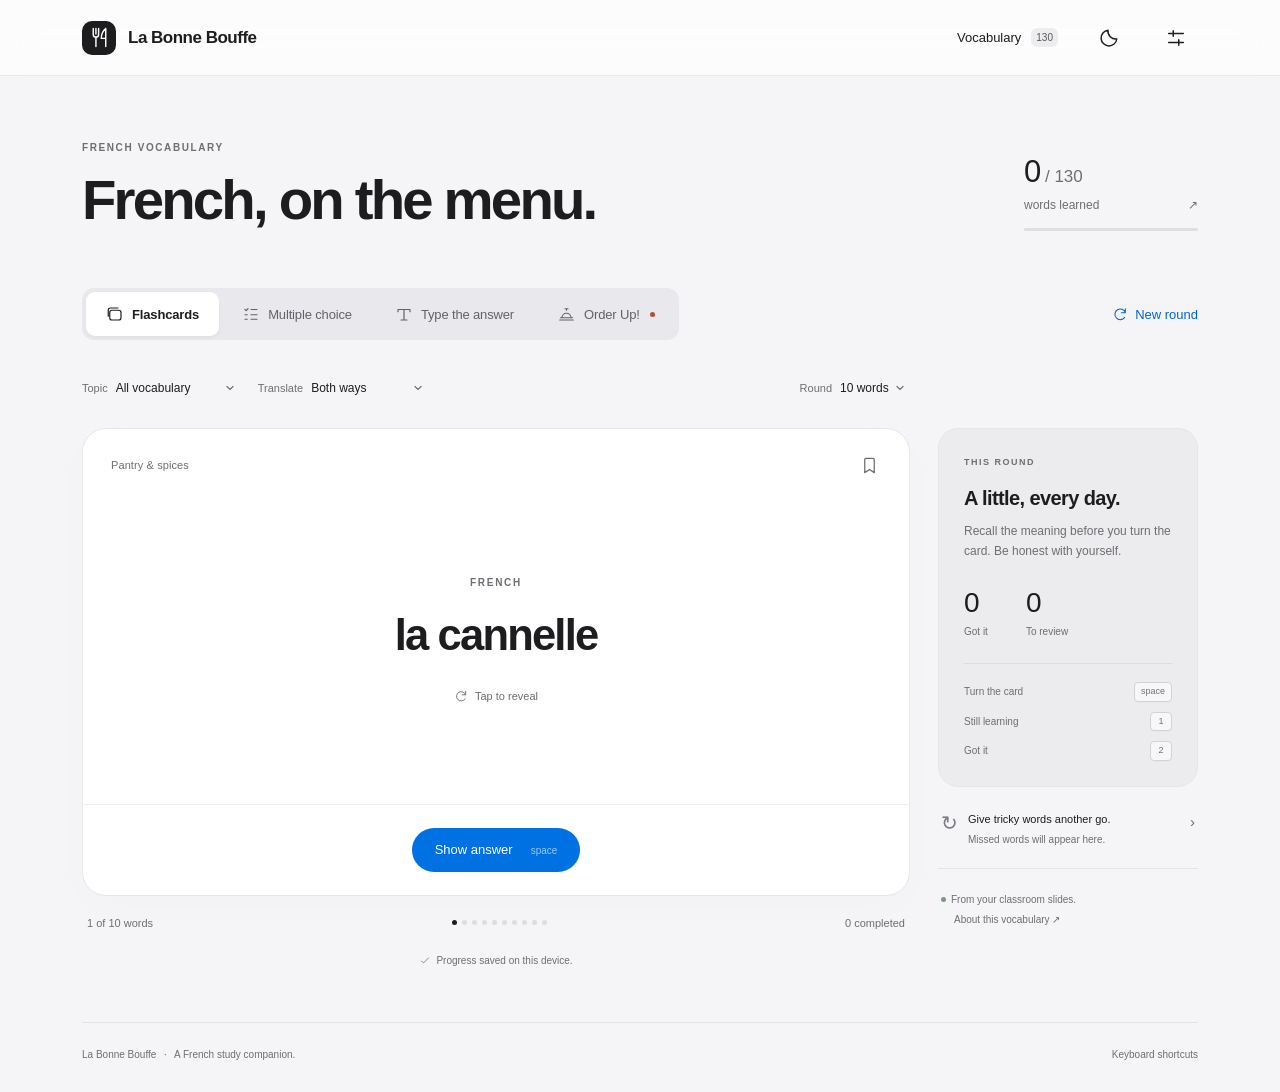
==== commit 0676e86d: "Add Order Up restaurant vocabulary game" ====
--- a/index.html
+++ b/index.html
@@ -4,7 +4,7 @@
   <meta charset="utf-8">
   <meta name="viewport" content="width=device-width,initial-scale=1">
   <meta name="theme-color" content="#f5f5f7">
-  <meta name="description" content="Learn French food vocabulary from La Bonne Bouffe. Flashcards, multiple choice, and typing practice in French and English.">
+  <meta name="description" content="Learn French food vocabulary from La Bonne Bouffe. Flashcards, multiple choice, typing practice, and Order Up! — a French restaurant vocabulary game.">
   <title>La Bonne Bouffe — French vocabulary</title>
   <link rel="icon" href="[data-uri]" type="image/svg+xml">
   <script>
@@ -25,10 +25,81 @@
 :root[data-theme="dark"]{color-scheme:dark;--bg:#151517;--surface:#202023;--text:#f5f5f7;--secondary:#a1a1a8;--line:#38383d;--blue:#74b7ff;--blue-bg:#1a314a;--green:#9bd4ae;--green-bg:#20392a;--red:#f1aaa1;--red-bg:#402725}:root[data-theme="dark"] .site-header{background:#1e1e20c9;border-color:#333338}:root[data-theme="dark"] .brand-mark{background:#ededf0;color:#1d1d1f}:root[data-theme="dark"] .count-badge,:root[data-theme="dark"] .mode-picker{background:#2b2b30;color:#a5a5ad}:root[data-theme="dark"] .mode-picker button{color:#b0b0b8}:root[data-theme="dark"] .mode-picker button[aria-pressed=true]{background:#424247}:root[data-theme="dark"] .study-surface{border-color:#38383e}:root[data-theme="dark"] .session-card{background:#242428;border-color:#34343a}:root[data-theme="dark"] .session-card>p:not(.eyebrow){color:#a1a1a8}:root[data-theme="dark"] .session-divider{background:#3c3c42}:root[data-theme="dark"] select{color:var(--text)}:root[data-theme="dark"] .flash-face:hover{background:#242427}:root[data-theme="dark"] .flash-footer,:root[data-theme="dark"] .answer-footer{border-color:#343439}:root[data-theme="dark"] .button.secondary,:root[data-theme="dark"] .button.review-button{background:#36363c;color:#e0e0e6}:root[data-theme="dark"] .button.secondary:hover{background:#43434b}:root[data-theme="dark"] .button.know-button{background:#eeeef2;color:#242428}:root[data-theme="dark"] .button.know-button:hover{background:#d5d5dd}:root[data-theme="dark"] .icon-button:hover{background:#38383e}:root[data-theme="dark"] .option{border-color:#48484f}:root[data-theme="dark"] .option:hover:not(:disabled){background:#2c2c32;border-color:#7f7f8a}:root[data-theme="dark"] .option-key{border-color:#55555e;color:#b0b0ba}:root[data-theme="dark"] .option.is-muted{color:#85858f}:root[data-theme="dark"] .option.is-correct{border-color:#527c5f}:root[data-theme="dark"] .option.is-wrong{border-color:#925b54}:root[data-theme="dark"] .answer-input,:root[data-theme="dark"] .answer-input[readonly]{background:#2b2b30;border-color:#565660;color:var(--text)}:root[data-theme="dark"] .answer-input:focus{background:#24242a}:root[data-theme="dark"] .accent-key{background:#2e2e34;border-color:#4a4a53}:root[data-theme="dark"] .accent-key:hover{background:#43434c}:root[data-theme="dark"] .search-box{background:#303035}:root[data-theme="dark"] .vocab-row{border-color:#37373d}:root[data-theme="dark"] .vocab-topic,:root[data-theme="dark"] .save-caption,:root[data-theme="dark"] .source-caption{color:#a1a1a8}:root[data-theme="dark"] .progress-track{background:#38383f}:root[data-theme="dark"] .round-dots i{background:#44444d}:root[data-theme="dark"] .round-dots i.current{background:#ededf3}:root[data-theme="dark"] dialog{border-color:#44444d}:root[data-theme="dark"] kbd{background:#303036;border-color:#555560;color:#c0c0ca}:root[data-theme="dark"] .site-footer{border-color:#37373f}:root[data-theme="dark"] .skip-link{background:#303036}:root[data-theme="dark"] .button.primary{background:#0071e3;color:white}:root[data-theme="dark"] .text-button:hover{color:#abd3ff}
 @media(prefers-color-scheme:dark){:root:not([data-theme="light"]){color-scheme:dark;--bg:#151517;--surface:#202023;--text:#f5f5f7;--secondary:#a1a1a8;--line:#38383d;--blue:#74b7ff;--blue-bg:#1a314a;--green:#9bd4ae;--green-bg:#20392a;--red:#f1aaa1;--red-bg:#402725}:root:not([data-theme="light"]) .site-header{background:#1e1e20c9;border-color:#333338}:root:not([data-theme="light"]) .brand-mark{background:#ededf0;color:#1d1d1f}:root:not([data-theme="light"]) .count-badge,:root:not([data-theme="light"]) .mode-picker{background:#2b2b30;color:#a5a5ad}:root:not([data-theme="light"]) .mode-picker button{color:#b0b0b8}:root:not([data-theme="light"]) .mode-picker button[aria-pressed=true]{background:#424247}:root:not([data-theme="light"]) .study-surface{border-color:#38383e}:root:not([data-theme="light"]) .session-card{background:#242428;border-color:#34343a}:root:not([data-theme="light"]) .session-card>p:not(.eyebrow){color:#a1a1a8}:root:not([data-theme="light"]) .session-divider{background:#3c3c42}:root:not([data-theme="light"]) select{color:var(--text)}:root:not([data-theme="light"]) .flash-face:hover{background:#242427}:root:not([data-theme="light"]) .flash-footer,:root:not([data-theme="light"]) .answer-footer{border-color:#343439}:root:not([data-theme="light"]) .button.secondary,:root:not([data-theme="light"]) .button.review-button{background:#36363c;color:#e0e0e6}:root:not([data-theme="light"]) .button.secondary:hover{background:#43434b}:root:not([data-theme="light"]) .button.know-button{background:#eeeef2;color:#242428}:root:not([data-theme="light"]) .button.know-button:hover{background:#d5d5dd}:root:not([data-theme="light"]) .icon-button:hover{background:#38383e}:root:not([data-theme="light"]) .option{border-color:#48484f}:root:not([data-theme="light"]) .option:hover:not(:disabled){background:#2c2c32;border-color:#7f7f8a}:root:not([data-theme="light"]) .option-key{border-color:#55555e;color:#b0b0ba}:root:not([data-theme="light"]) .option.is-muted{color:#85858f}:root:not([data-theme="light"]) .option.is-correct{border-color:#527c5f}:root:not([data-theme="light"]) .option.is-wrong{border-color:#925b54}:root:not([data-theme="light"]) .answer-input,:root:not([data-theme="light"]) .answer-input[readonly]{background:#2b2b30;border-color:#565660;color:var(--text)}:root:not([data-theme="light"]) .answer-input:focus{background:#24242a}:root:not([data-theme="light"]) .accent-key{background:#2e2e34;border-color:#4a4a53}:root:not([data-theme="light"]) .accent-key:hover{background:#43434c}:root:not([data-theme="light"]) .search-box{background:#303035}:root:not([data-theme="light"]) .vocab-row{border-color:#37373d}:root:not([data-theme="light"]) .vocab-topic,:root:not([data-theme="light"]) .save-caption,:root:not([data-theme="light"]) .source-caption{color:#a1a1a8}:root:not([data-theme="light"]) .progress-track{background:#38383f}:root:not([data-theme="light"]) .round-dots i{background:#44444d}:root:not([data-theme="light"]) .round-dots i.current{background:#ededf3}:root:not([data-theme="light"]) dialog{border-color:#44444d}:root:not([data-theme="light"]) kbd{background:#303036;border-color:#555560;color:#c0c0ca}:root:not([data-theme="light"]) .site-footer{border-color:#37373f}:root:not([data-theme="light"]) .skip-link{background:#303036}:root:not([data-theme="light"]) .button.primary{background:#0071e3;color:white}:root:not([data-theme="light"]) .text-button:hover{color:#abd3ff}}
 @media(max-width:380px){.header-inner{padding-left:16px;padding-right:16px}.brand{font-size:14px;gap:7px}.site-header nav{gap:0}.site-header .icon-button{width:40px;min-height:44px}.nav-button{font-size:10px}}
+
+/* A quiet café palette, with the same type and controls as the study tools. */
+[hidden]{display:none!important}
+#order-up{--game-accent:#ab452d;--game-button:#b34f35;--game-soft:#f0e7df;--game-border:#e5ddd5;--game-muted:#746d66;outline:none}
+:root[data-theme="dark"] #order-up{--game-accent:#f2b19c;--game-button:#b34f35;--game-soft:#302b28;--game-border:#48403a;--game-muted:#bcb1a6}
+@media(prefers-color-scheme:dark){:root:not([data-theme="light"]) #order-up{--game-accent:#f2b19c;--game-button:#b34f35;--game-soft:#302b28;--game-border:#48403a;--game-muted:#bcb1a6}}
+.mode-picker .game-tab-icon{width:19px}
+.game-tab-dot{width:5px;height:5px;background:#b34f35;border-radius:50%;margin-left:2px}
+.mode-picker button[aria-pressed=true] .game-tab-dot{background:currentColor}
+.game-eyebrow{display:block;font-size:10px;font-weight:650;letter-spacing:1.65px;color:var(--game-muted)}
+.game-lobby{display:grid;grid-template-columns:1fr 1fr;gap:54px;align-items:center;padding:16px 0 38px}
+.game-welcome h2{font-size:clamp(54px,6vw,76px);letter-spacing:-4px;line-height:1.05;margin:16px 0 24px;font-weight:650}
+.game-welcome h2>span{color:var(--game-accent)}
+.game-lede{font-size:24px;line-height:1.3;letter-spacing:-.7px;font-weight:550;margin:0 0 14px}
+.game-description{font-size:13px;line-height:1.7;color:var(--secondary);max-width:340px;margin:0 0 24px}
+.game-setup{max-width:390px}.game-setup fieldset{padding:0;border:0;margin:0 0 16px}.game-setup legend,.game-setup label{font-size:11px;color:var(--secondary);font-weight:500}.game-setup legend{margin-bottom:7px}
+.game-segment{display:flex;border:1px solid var(--game-border);padding:4px;border-radius:12px;background:var(--game-soft);gap:3px}
+.game-segment button{flex:1;border-radius:8px;padding:8px 6px;min-height:40px;font-size:12px;color:var(--secondary)}
+.game-segment button[aria-pressed=true]{background:var(--surface);color:var(--text);box-shadow:0 1px 4px #0000000d;font-weight:600}
+.game-setup-row{display:grid;grid-template-columns:1fr 1fr;gap:12px}.game-setup-row label{display:flex;flex-direction:column;gap:5px;min-width:0}.game-setup-row select{font-size:12px;border:1px solid var(--game-border);border-radius:10px;padding:9px 28px 9px 11px;min-height:42px;width:100%;max-width:none;background-color:var(--surface)}
+.game-primary,.game-secondary{display:inline-flex;align-items:center;justify-content:center;gap:12px;min-height:46px;padding:13px 20px;border-radius:11px;font-size:13px;line-height:1.3;font-weight:600;text-decoration:none}
+.game-primary{background:var(--game-button);color:#fff}.game-primary:hover:not(:disabled){background:#974029}.game-primary:disabled{opacity:.45}.game-primary svg{width:21px;height:21px}
+.game-start{margin-top:22px;min-width:230px;min-height:50px;justify-content:space-between}.game-start-note{font-size:10px;color:var(--secondary);margin:10px 0 0;line-height:1.5}
+.game-secondary{background:var(--game-soft);color:var(--text)}.game-secondary:hover{background:var(--line)}
+.game-text-button{color:var(--game-accent);font-size:12px;padding:10px 0;min-height:42px}.game-text-button:hover{opacity:.75}.game-key{font-weight:400;font-size:14px;opacity:.65;margin-left:8px}
+.cafe-scene{height:430px;position:relative;overflow:hidden;border-radius:22px;background:#23483d;color:#f5e8cb;isolation:isolate}
+.cafe-scene:before{content:"";position:absolute;inset:0;background:repeating-linear-gradient(90deg,transparent 0 39px,#ffffff03 39px 40px)}
+.cafe-sign{position:absolute;z-index:3;top:49px;left:0;right:0;text-align:center;display:flex;align-items:center;flex-direction:column;gap:4px}
+.cafe-sign>span:first-child{font-size:8px;letter-spacing:3px}.cafe-sign strong{font-family:Georgia,ui-serif,serif;font-style:italic;font-weight:400;font-size:42px;letter-spacing:-1px}.cafe-sign>span:last-child{font-size:7px;letter-spacing:2px;border:1px solid #e8d6ad66;padding:4px 9px;border-radius:3px;margin-top:4px}
+.cafe-awning{position:absolute;top:0;left:0;right:0;height:21px;background:repeating-linear-gradient(90deg,#f0dfbf 0 28px,#b8553c 28px 56px);box-shadow:0 5px 16px #102a2333}
+.cafe-awning:after{content:"";position:absolute;left:0;right:0;bottom:-8px;height:12px;background:inherit;border-radius:0 0 9px 9px}
+.cafe-window{position:absolute;left:28px;top:182px;width:116px;height:139px;background:#547668;border:8px solid #173b30;border-radius:60px 60px 2px 2px;overflow:hidden;box-shadow:inset 0 0 0 1px #678779}
+.cafe-window:before{content:"";position:absolute;inset:0;background:linear-gradient(125deg,transparent 12%,#bbd5bb38 12% 33%,transparent 33% 45%,#bbd5bb1a 45% 56%,transparent 56%)}
+.cafe-window:after{content:"";position:absolute;left:50%;top:0;height:100%;width:5px;background:#173b30}.cafe-window span:first-child{position:absolute;top:55%;height:5px;width:100%;background:#173b30}
+.scene-counter{position:absolute;bottom:0;left:0;right:0;height:90px;background:repeating-linear-gradient(90deg,#c79e72 0 33px,#bd9468 33px 34px)}
+.scene-counter:before{content:"";position:absolute;left:0;right:0;top:0;height:13px;background:#edd8b5;box-shadow:0 6px 10px #0002}.scene-counter:after{content:"";position:absolute;left:0;right:0;bottom:0;height:18px;background:#214236}
+.scene-ticket{position:absolute;z-index:4;right:41px;top:165px;width:170px;background:#fcf5e8;color:#29382e;padding:21px 17px 18px;box-shadow:2px 9px 16px #10251e33;transform:rotate(8deg);clip-path:polygon(0 0,100% 0,100% 98%,95% 100%,90% 98%,85% 100%,80% 98%,75% 100%,70% 98%,65% 100%,60% 98%,55% 100%,50% 98%,45% 100%,40% 98%,35% 100%,30% 98%,25% 100%,20% 98%,15% 100%,10% 98%,5% 100%,0 98%)}
+.scene-ticket>span{font:9px ui-monospace,SFMono-Regular,Consolas,monospace;letter-spacing:2px}.scene-ticket>strong{display:block;font-family:Georgia,serif;font-size:20px;font-weight:400;margin:9px 0 13px}.scene-ticket p{font-size:12px;line-height:1.9;margin:0;border-block:1px dashed #aaa18e;padding:9px 0}.scene-ticket small{display:block;font-size:6px;text-align:center;letter-spacing:1.8px;margin-top:7px}
+.ticket-barcode{height:17px;background:repeating-linear-gradient(90deg,currentColor 0 1px,transparent 1px 3px,currentColor 3px 5px,transparent 5px 6px,currentColor 6px 7px,transparent 7px 10px);width:77%;margin:16px auto 0;opacity:.42}
+.scene-plate{position:absolute;z-index:5;bottom:61px;left:30px;width:210px;height:67px;border:5px solid #f5efdf;border-radius:50%;background:#e6dfcd;box-shadow:0 6px 0 #b5b29f,0 12px 15px #0002;display:flex;align-items:center;justify-content:center;gap:1px;transform:rotate(-5deg)}
+.scene-plate:before{content:"";position:absolute;inset:6px;border:1px solid #c2bba4;border-radius:50%}.scene-plate span{font-size:55px;position:relative;top:-17px;filter:drop-shadow(0 4px 2px #0002)}.scene-drink{position:absolute;bottom:65px;left:229px;font-size:65px;z-index:6;transform:rotate(-8deg);filter:drop-shadow(0 6px 3px #0002)}
+.scene-stamp{position:absolute;top:188px;left:161px;transform:rotate(-12deg);font-size:7px;letter-spacing:1.3px;text-align:center;border:1px solid #e7d4ac6b;border-radius:50%;width:60px;height:60px;display:grid;place-content:center;line-height:1.8}
+.scene-caption{position:absolute;bottom:27px;left:0;right:0;text-align:center;color:#29382e;z-index:7;font-size:9px;font-weight:650;letter-spacing:1px;text-transform:uppercase}.scene-caption i{display:inline-block;width:4px;height:4px;background:#315a40;border-radius:50%;vertical-align:middle;margin-right:8px}
+.cafe-lamp{position:absolute;top:20px;width:1px;height:70px;background:#f5e4bd66;z-index:4}.lamp-one{left:52px}.lamp-two{right:50px}.cafe-lamp:after{content:"";position:absolute;bottom:-12px;left:-16px;width:33px;height:17px;border-radius:22px 22px 0 0;background:#d6ae64;box-shadow:0 13px 28px #f8d27b22}.cafe-level-1 .cafe-lamp,.cafe-level-1 .cafe-plant{visibility:hidden}
+.cafe-plant{position:absolute;bottom:91px;right:20px;z-index:6;width:30px;height:55px}.cafe-plant b{position:absolute;bottom:0;left:2px;width:26px;height:26px;background:#cb7950;border-radius:2px 2px 8px 8px}.cafe-plant i{position:absolute;bottom:23px;left:12px;width:11px;height:34px;background:#719675;border-radius:90% 0 90% 0;transform:rotate(-30deg)}.cafe-plant i:nth-child(2){transform:rotate(30deg);left:16px;bottom:20px}.cafe-plant i:nth-child(3){transform:rotate(-60deg);bottom:17px;left:8px}.cafe-level-3 .cafe-sign>span:last-child{background:#dfc18b;color:#23483d}
+.cafe-profile{display:flex;align-items:center;justify-content:space-between;padding:22px 0 13px;gap:16px}.cafe-profile>div>strong{display:block;font-size:14px;font-weight:550;margin-top:5px}.cafe-profile .game-eyebrow{font-size:8px;letter-spacing:1.3px}.cafe-tips{text-align:right}.cafe-tips>span{font-size:10px;color:var(--secondary)}.cafe-profile .cafe-tips>strong{font-size:22px;letter-spacing:-1px;margin:0}
+.cafe-upgrade{font-size:10px;color:var(--secondary)}.cafe-upgrade>div{height:3px;background:var(--game-border);border-radius:3px;margin-top:10px;overflow:hidden}.cafe-upgrade i{display:block;height:100%;background:var(--game-accent)}
+.game-how{display:grid;grid-template-columns:repeat(3,1fr);gap:30px;border-top:1px solid var(--line);padding:25px 0}.game-how>div{display:flex;gap:13px}.game-how>div>span{font:11px ui-monospace,SFMono-Regular,Consolas,monospace;color:var(--game-accent);padding-top:2px}.game-how p{font-size:11px;line-height:1.7;color:var(--secondary);margin:0}.game-how strong{display:block;color:var(--text);font-weight:550}
+.game-lobby-foot{display:flex;justify-content:space-between;gap:20px;font-size:10px;color:var(--secondary);padding:0 0 12px}
+.kitchen-shell{position:relative;border:1px solid var(--game-border);border-radius:20px;background:var(--surface);overflow:hidden}.game-metrics{display:flex;align-items:center;gap:32px;padding:22px 28px;background:var(--surface);border-bottom:1px solid var(--game-border)}.game-metric>span{display:block;font-size:8px;letter-spacing:1.3px;color:var(--secondary);margin-bottom:4px}.game-metric>strong{font-size:27px;font-weight:550;letter-spacing:-1.2px;font-variant-numeric:tabular-nums;line-height:1.2}.game-clock{min-width:73px;padding-right:24px;border-right:1px solid var(--game-border)}.game-clock>strong{color:var(--game-accent)}.clock-low>strong{color:var(--red)}
+.game-combo{margin-left:auto;display:grid;grid-template-columns:38px 1fr;column-gap:10px;align-items:center;min-width:132px}.game-combo>strong{font-size:28px;font-weight:550;letter-spacing:-1.5px;grid-row:span 2;color:var(--secondary)}.game-combo>span{font-size:10px;color:var(--secondary)}.game-combo>div{display:flex;gap:4px;margin-top:5px}.game-combo i{width:24px;height:3px;background:var(--line);border-radius:2px}.game-combo .lit{background:var(--game-accent)}.combo-hot>strong{color:var(--game-accent)}.game-pause{border:1px solid var(--line);border-radius:10px;width:37px;height:37px}
+.kitchen-status{display:flex;justify-content:space-between;gap:12px;padding:12px 28px;font-size:10px;color:var(--game-muted);background:var(--game-soft);border-bottom:1px solid var(--game-border)}.kitchen-status>span:first-child{font-weight:600}.kitchen-status i{display:inline-block;width:5px;height:5px;background:#4f7759;border-radius:50%;margin-right:7px;vertical-align:middle}
+.kitchen-body{display:grid;grid-template-columns:244px minmax(0,1fr);gap:28px;padding:28px;align-items:start;min-height:610px}.order-ticket{background:#fcf7ed;color:#2c3830;padding:23px 21px 24px;box-shadow:0 2px 10px #00000006;clip-path:polygon(0 0,100% 0,100% 98%,95% 100%,90% 98%,85% 100%,80% 98%,75% 100%,70% 98%,65% 100%,60% 98%,55% 100%,50% 98%,45% 100%,40% 98%,35% 100%,30% 98%,25% 100%,20% 98%,15% 100%,10% 98%,5% 100%,0 98%)}.ticket-meta{font:9px ui-monospace,SFMono-Regular,Consolas,monospace;display:flex;justify-content:space-between;letter-spacing:1px}.order-ticket h3{font:italic 28px Georgia,serif;margin:22px 0 4px;letter-spacing:-.5px}.ticket-instruction{font-size:10px;color:#78786b;margin:0 0 22px}.ticket-items{border-block:1px dashed #d2caba;padding:8px 0;margin-bottom:14px}.ticket-items>div{display:flex;gap:13px;padding:11px 0;align-items:baseline}.ticket-items span{font:9px ui-monospace,SFMono-Regular,Consolas,monospace;color:#8a887c}.ticket-items strong{font-size:17px;font-weight:500;line-height:1.35;overflow-wrap:anywhere}.ticket-total{display:flex;justify-content:space-between;font:8px ui-monospace,SFMono-Regular,Consolas,monospace;letter-spacing:1px}.ticket-total strong{font-size:11px}.patience-label{display:flex;justify-content:space-between;font-size:9px;color:#777667;margin-top:34px}.patience-track{height:4px;border-radius:2px;background:#e4dfd0;margin:8px 0 28px;overflow:hidden}.patience-track>i{display:block;height:100%;background:#728b66;border-radius:2px}.ticket-patient{font-size:10px;color:#777667;margin:29px 0}.ticket-thanks{display:block;text-align:center;font:7px ui-monospace,SFMono-Regular,Consolas,monospace;letter-spacing:1.1px;margin:9px 0 3px}
+.kitchen-work{min-width:0}.plating-area{border:1px solid var(--line);border-radius:14px;padding:19px 21px 14px;background:var(--bg)}.plating-heading{display:flex;justify-content:space-between;align-items:center}.plating-heading>span:last-child{font-size:10px;color:var(--secondary);font-variant-numeric:tabular-nums}.game-plate{position:relative;display:flex;justify-content:center;align-items:center;gap:4px;min-height:150px;width:100%;max-width:340px;margin:5px auto 13px}.game-plate:before{content:"";position:absolute;inset:10px 5px;border:1px solid var(--game-border);border-radius:50%;background:var(--surface);box-shadow:inset 0 0 0 10px var(--surface),inset 0 0 0 11px var(--line),0 7px 0 -3px var(--line)}
+.empty-plate{position:relative;display:flex;flex-direction:column;align-items:center;gap:3px;color:var(--secondary);font-size:11px}.empty-plate svg{width:24px;height:24px;opacity:.5;margin-bottom:5px}.empty-plate small{font-size:9px;opacity:.8}.plated-food{position:relative;display:flex;flex-direction:column;align-items:center;gap:2px;min-width:0;max-width:105px;padding:5px 2px;z-index:1}.plated-food>span{font-size:46px;line-height:1.2;filter:drop-shadow(0 3px 2px #0001)}.plated-food small{font-size:9px;line-height:1.2;text-align:center;max-width:95px}
+.game-service-actions{display:flex;justify-content:space-between;align-items:center;gap:12px}.game-service-actions .game-text-button{font-size:10px}.game-service-actions .game-primary{min-height:41px;font-size:11px;padding:10px 16px;gap:8px}.game-service-actions .game-primary svg{width:18px}.ingredient-heading{display:flex;justify-content:space-between;gap:12px;align-items:center;margin:23px 0 12px}.ingredient-heading h3{font-size:12px;font-weight:550;margin:0}.ingredient-heading>span{font-size:9px;color:var(--secondary)}.ingredient-grid{display:grid;grid-template-columns:repeat(3,minmax(0,1fr));gap:8px}.ingredient{position:relative;min-height:105px;display:flex;flex-direction:column;align-items:center;justify-content:center;gap:6px;border:1px solid var(--line);border-radius:11px;background:var(--surface);padding:13px 15px 10px}.ingredient:hover{border-color:var(--game-accent);background:var(--game-soft)}.ingredient.is-plated{border-color:var(--game-accent);background:var(--game-soft);box-shadow:inset 0 0 0 .5px var(--game-accent)}.ingredient-number{position:absolute;left:10px;top:8px;color:var(--secondary);font:8px ui-monospace,SFMono-Regular,Consolas,monospace}.ingredient-art{font-size:31px;line-height:1.2}.ingredient-name{font-size:11px;font-weight:500;line-height:1.35;text-align:center;overflow-wrap:anywhere}.ingredient-check{position:absolute;top:7px;right:9px;font-size:12px;color:var(--secondary)}.ingredient.is-plated .ingredient-check{color:var(--game-accent)}
+.game-hint{border-top:1px solid var(--game-border);margin-top:15px;padding-top:10px}.game-hint>div{display:flex;justify-content:space-between;font-size:11px;gap:12px;margin:5px 0}.game-hint p{font-size:9px;color:var(--secondary);margin:10px 0 0}.game-hint>div>span:last-child{color:var(--game-accent)}
+.restock-area{text-align:center;max-width:430px;margin:20px auto;padding:0 15px}.restock-crate{width:105px;height:92px;border:1px solid #cfa879;border-radius:7px;margin:15px auto 28px;position:relative;background:repeating-linear-gradient(0deg,#e4c59b 0 25px,#c9a77e 25px 26px);box-shadow:0 5px 0 #b68e61;display:flex;align-items:center;justify-content:center}.restock-crate>span{font-size:48px;position:absolute;top:-25px}.restock-crate>i{font-style:normal;font-size:6px;font-weight:700;letter-spacing:1px;color:#6f593e;margin-top:25px}.restock-area h3{font-size:29px;letter-spacing:-1px;margin:10px 0}.restock-area>p{font-size:12px;color:var(--secondary);line-height:1.7;max-width:290px;margin:0 auto 25px}.restock-area form{text-align:left}.restock-area label{display:block;font-size:11px;font-weight:500;margin-bottom:7px}.restock-area input{font-size:20px;padding:16px;min-height:58px;width:100%}.restock-input-note{display:flex;align-items:center;justify-content:space-between;gap:10px;margin-top:3px;font-size:9px;color:var(--secondary)}.restock-input-note button{font-size:9px}.restock-area .game-primary{width:100%;margin-top:20px;justify-content:space-between}.restock-area .accent-row{margin-top:6px}
+.game-feedback{min-height:500px;display:flex;flex-direction:column;align-items:center;justify-content:center;text-align:center;padding:20px 25px}.feedback-seal{width:64px;height:64px;border:1px solid var(--game-border);border-radius:50%;display:grid;place-items:center;margin-bottom:25px;color:var(--game-accent);background:var(--game-soft)}.feedback-seal svg{width:28px;height:28px}.game-feedback-good .feedback-seal{background:var(--green-bg);color:var(--green);border-color:transparent}.game-feedback h3{font-size:32px;letter-spacing:-1.3px;font-weight:550;line-height:1.2;margin:12px 0}.game-feedback>p{font-size:12px;color:var(--secondary);max-width:340px;line-height:1.7;margin:0 0 20px}.game-translation-list{width:100%;max-width:440px;border-top:1px solid var(--line);margin:0 auto 20px;text-align:left}.game-translation-list>div{display:grid;grid-template-columns:1fr 1fr;gap:20px;border-bottom:1px solid var(--line);padding:12px 0;font-size:13px}.game-translation-list>div>span:last-child{color:var(--secondary);text-align:right}.game-feedback>small{color:var(--secondary);font-size:9px;margin-top:13px}.game-feedback .feedback-review-note{font-size:10px;margin-bottom:15px}
+.kitchen-footer{display:flex;justify-content:space-between;gap:15px;align-items:center;border-top:1px solid var(--game-border);padding:8px 28px}.kitchen-footer>span{font-size:9px;color:var(--secondary)}.kitchen-footer button{font-size:10px}.game-paused{position:absolute;inset:0;background:color-mix(in srgb,var(--surface) 92%,transparent);backdrop-filter:blur(9px);z-index:10;display:flex;align-items:center;justify-content:center;text-align:center}.game-paused>div{display:flex;flex-direction:column;align-items:center;padding:30px;max-width:400px}.game-paused>div>svg{width:30px;height:30px;color:var(--game-accent);margin-bottom:22px}.game-paused h3{font-size:35px;letter-spacing:-1.5px;line-height:1.1;font-weight:550;margin:14px 0}.game-paused p{font-size:13px;color:var(--secondary);line-height:1.7;margin:0 0 25px}.game-paused .game-text-button{margin-top:13px}
+.game-end{text-align:center;position:relative;border:1px solid var(--game-border);border-radius:20px;background:var(--surface);padding:60px 35px 35px;overflow:hidden}.game-end-stamp{display:inline-block;color:var(--game-accent);font-size:9px;letter-spacing:2px;border:1px solid var(--game-accent);border-radius:50%;padding:24px 16px;transform:rotate(-12deg);margin-bottom:30px}.game-end h2{font-size:42px;line-height:1.1;font-weight:550;letter-spacing:-1.8px;margin:14px 0}.game-end>p{font-size:13px;color:var(--secondary);max-width:430px;line-height:1.8;margin:0 auto 25px}.game-final-score>strong{display:block;font-size:78px;font-weight:550;letter-spacing:-5px;line-height:1.1}.game-final-score>span{font-size:9px;letter-spacing:1.5px;color:var(--game-accent)}.game-end-stats{display:grid;grid-template-columns:repeat(4,1fr);max-width:550px;margin:34px auto;gap:20px}.game-end-stats strong{display:block;font-size:26px;font-weight:500;letter-spacing:-.8px}.game-end-stats span{font-size:10px;color:var(--secondary)}.game-end-actions{display:flex;align-items:center;justify-content:center;gap:12px;flex-wrap:wrap;margin-bottom:34px}.game-end-actions .game-text-button{flex-basis:100%;padding-top:5px}.game-end-review{max-width:540px;margin:30px auto}.game-end-review>.game-eyebrow{margin-bottom:18px}.game-end-review .game-translation-list{max-height:280px;overflow:auto}.game-end .game-end-save{font-size:10px;max-width:500px;margin-bottom:0}
+@media(prefers-reduced-motion:no-preference){.plated-food{animation:food-land .18s ease-out}.game-feedback,.order-ticket,.game-end{animation:ticket-in .25s ease-out}.ingredient:hover{transform:translateY(-2px)}@keyframes food-land{from{opacity:.4;transform:translateY(-6px) scale(.92)}to{opacity:1;transform:none}}@keyframes ticket-in{from{opacity:.5;transform:translateY(6px)}to{opacity:1;transform:none}}}
+@media(max-width:1050px){.game-lobby{gap:30px}.cafe-scene{height:400px}.cafe-window{left:20px;width:94px}.scene-ticket{right:27px;width:154px}.scene-stamp{left:120px}.scene-plate{left:15px;width:185px}.scene-drink{left:190px}.game-metrics{gap:24px}.kitchen-body{grid-template-columns:210px minmax(0,1fr);gap:21px;padding:22px}.order-ticket{padding:22px 17px}.game-service-actions .game-key{display:none}}
+@media(max-width:760px){.mode-picker{display:grid;grid-template-columns:repeat(2,minmax(0,1fr));width:100%;gap:3px}.mode-picker button{justify-content:center;min-width:0;padding:11px 12px}.mode-picker button span{white-space:nowrap}.practice-toolbar{flex-wrap:wrap;gap:12px}.new-round{margin-left:auto}.game-lobby{grid-template-columns:1fr 1fr;gap:24px;padding-top:10px}.game-welcome h2{font-size:52px;letter-spacing:-2.8px}.game-lede{font-size:19px}.game-description{font-size:11px}.game-lobby-art{align-self:start;padding-top:20px}.cafe-scene{height:345px}.cafe-sign{top:45px}.cafe-sign strong{font-size:33px}.cafe-sign>span:first-child{font-size:6px}.cafe-window{left:17px;top:160px;width:75px;height:100px;border-width:5px}.scene-ticket{right:18px;top:148px;width:126px;padding:15px 13px}.scene-ticket>strong{font-size:16px}.scene-ticket p{font-size:10px}.scene-ticket>span{font-size:7px}.scene-stamp{display:none}.scene-plate{left:14px;width:150px;height:55px;bottom:62px}.scene-plate span{font-size:43px}.scene-drink{left:154px;font-size:48px}.scene-caption{font-size:7px}.cafe-profile>div>strong{font-size:12px}.cafe-profile{gap:10px}.cafe-profile .cafe-tips>strong{font-size:18px}.game-setup-row{grid-template-columns:1fr;gap:9px}.game-start{width:100%;min-width:0}.game-how{gap:18px}.game-how>div{gap:9px}.game-metrics{gap:16px;padding:18px 20px}.game-metric>strong{font-size:23px}.game-clock{min-width:62px;padding-right:15px}.game-combo{min-width:83px;grid-template-columns:1fr;text-align:center}.game-combo>strong{font-size:24px}.game-combo>span{display:none}.game-combo>div{justify-content:center}.game-combo i{width:16px}.game-pause{width:32px;height:32px}.kitchen-status{padding:11px 20px}.kitchen-body{grid-template-columns:175px minmax(0,1fr);gap:15px;padding:20px;min-height:570px}.order-ticket{padding:20px 13px}.order-ticket h3{font-size:23px}.ticket-items strong{font-size:15px}.ticket-items>div{gap:9px}.plating-area{padding:15px 14px 12px}.game-plate{min-height:140px}.game-service-actions{flex-wrap:wrap;gap:0}.game-service-actions .game-text-button{min-height:34px}.game-service-actions .game-primary{width:100%}.ingredient-grid{gap:6px}.ingredient{padding:14px 8px 8px;min-height:96px}.ingredient-name{font-size:10px}.ingredient-art{font-size:26px}.ingredient-heading>span{display:none}.game-feedback{padding:20px 10px;min-height:500px}.game-feedback h3{font-size:27px}.game-translation-list>div{font-size:11px;gap:12px}.restock-area{padding:0 5px}.restock-input-note{display:block}.restock-input-note span{display:block}.kitchen-footer{padding:8px 20px}.kitchen-footer>span{display:none}.game-lobby-foot{font-size:9px}}
+@media(max-width:520px){.mode-picker button{font-size:11px;min-height:44px}.mode-picker button svg{width:17px}.game-lobby{grid-template-columns:1fr;gap:25px;padding-bottom:28px}.game-welcome h2{font-size:61px;margin:13px 0 18px}.game-lede{font-size:23px}.game-description{font-size:12px;max-width:330px;margin-bottom:22px}.game-setup{max-width:none}.game-setup-row{grid-template-columns:1fr 1fr}.game-lobby-art{padding-top:0}.cafe-scene{height:330px}.cafe-sign{top:39px}.cafe-sign strong{font-size:38px}.cafe-window{left:26px;width:100px;top:145px;height:110px}.scene-ticket{right:32px;width:150px;top:135px}.scene-ticket p{font-size:11px;line-height:1.7;padding:7px 0}.scene-ticket>strong{font-size:18px}.scene-plate{left:24px;width:180px;bottom:54px}.scene-drink{left:200px;font-size:53px;bottom:60px}.scene-caption{font-size:8px;bottom:21px}.scene-counter{height:80px}.cafe-profile{padding-top:17px}.cafe-profile>div>strong{font-size:14px}.game-how{grid-template-columns:1fr;gap:16px;padding:22px 0}.game-how strong{display:inline}.game-how p{font-size:11px}.game-how>div{gap:13px}.game-lobby-foot{flex-direction:column;gap:8px}.game-metrics{padding:16px 13px;gap:15px;flex-wrap:wrap}.game-clock{min-width:57px;padding-right:12px}.game-metric>span{font-size:7px;letter-spacing:1px}.game-metric>strong{font-size:23px}.game-combo{margin-left:auto;min-width:40px}.game-combo>strong{font-size:22px}.game-combo i{width:10px}.game-pause{width:30px;height:30px;flex-shrink:0}.kitchen-status{padding:10px 14px;font-size:9px}.kitchen-status>span:last-child{display:none}.kitchen-body{grid-template-columns:1fr;gap:17px;padding:15px;min-height:0}.order-ticket{padding:16px;clip-path:none;border-radius:10px}.ticket-meta{font-size:8px}.order-ticket h3{font-size:23px;margin:12px 0 3px}.ticket-instruction{margin-bottom:11px;font-size:9px}.ticket-items{display:flex;flex-wrap:wrap;gap:8px 14px;margin-bottom:9px;padding:10px 0}.ticket-items>div{padding:0;gap:7px}.ticket-items strong{font-size:15px}.order-ticket .ticket-barcode,.ticket-thanks,.ticket-total,.ticket-patient{display:none}.patience-label{margin-top:13px;font-size:8px}.patience-track{margin:5px 0 0;height:3px}.game-plate{min-height:135px;margin-bottom:10px}.game-service-actions{flex-wrap:nowrap;gap:10px}.game-service-actions .game-primary{width:auto;min-width:135px}.game-service-actions .game-text-button{max-width:130px;text-align:left;line-height:1.5}.ingredient-heading{margin-top:20px}.ingredient{min-height:95px;padding:14px 9px 10px}.ingredient-art{font-size:29px}.ingredient-name{font-size:10px}.ingredient-grid{gap:7px}.kitchen-footer{padding:6px 16px}.game-feedback{min-height:380px;padding:18px 8px 27px}.game-feedback h3{font-size:29px}.feedback-seal{margin-bottom:18px;width:54px;height:54px}.game-translation-list>div{font-size:12px}.game-paused>div{padding:25px}.game-paused h3{font-size:30px}.game-end{padding:36px 20px 25px}.game-end h2{font-size:32px}.game-end>p{font-size:12px}.game-end-stats{gap:13px;margin:28px auto;grid-template-columns:repeat(2,1fr)}.game-final-score>strong{font-size:68px}.game-end-stats strong{font-size:25px}.game-end-actions .game-primary,.game-end-actions .game-secondary{font-size:12px;padding:12px 15px}.game-end-stamp{margin-bottom:25px}.restock-area{margin:22px auto 30px;padding:0 4px}.restock-input-note{display:flex}.restock-input-note span{display:inline}}
+@media(max-width:370px){.game-metrics{gap:10px}.game-metric>strong{font-size:21px}.game-combo{min-width:32px}.game-clock{min-width:52px;padding-right:10px}.game-setup-row{grid-template-columns:1fr}.scene-ticket{right:19px}.scene-plate{left:15px;width:165px}.scene-drink{left:171px}.ingredient{padding-left:7px;padding-right:7px}.ingredient-name{font-size:9px}.game-service-actions .game-primary{min-width:120px;padding:10px 12px}}
+
+/* Keep the full score strip and pause control on one row on a phone. */
+@media(max-width:520px){.game-metrics{display:grid;grid-template-columns:55px minmax(40px,1.2fr) minmax(28px,.8fr) minmax(34px,.9fr) 28px 28px;gap:8px}.game-clock{min-width:0}.game-combo{min-width:0;margin-left:0}.game-pause{width:28px;height:30px}.game-metric>strong{font-size:21px}.game-metric>span{font-size:6px}.game-combo>strong{font-size:20px}.game-combo i{width:6px}}
+@media(max-width:370px){.game-metrics{grid-template-columns:48px minmax(38px,1fr) minmax(24px,.7fr) minmax(28px,.7fr) 26px 27px;gap:6px}.game-metric>strong{font-size:19px}.game-pause{width:27px}.game-clock{padding-right:7px}}
+
 </style>
-  
-  
-  
+
+
+
 </head>
 <body>
   <a class="skip-link" href="#study">Skip to practice</a>
@@ -48,6 +119,7 @@
         <button data-mode="flashcards" aria-pressed="true"><svg viewBox="0 0 24 24" aria-hidden="true"><rect x="5" y="7" width="15" height="13" rx="3"/><path d="M16 4H6a3 3 0 0 0-3 3v8"/></svg><span>Flashcards</span></button>
         <button data-mode="quiz" aria-pressed="false"><svg viewBox="0 0 24 24" aria-hidden="true"><path d="m4 6 1.5 1.5L8 5M12 6h8M4 13h3m5 0h8M4 19h3m5 0h8"/></svg><span>Multiple choice</span></button>
         <button data-mode="typing" aria-pressed="false"><svg viewBox="0 0 24 24" aria-hidden="true"><path d="M4 6h16M12 6v14M8 20h8M4 9V6m16 3V6"/></svg><span>Type the answer</span></button>
+        <button id="game-tab" data-view="game" aria-pressed="false"><svg class="game-tab-icon" viewBox="0 0 24 24" aria-hidden="true"><path d="M4 17h16M6 17a6 6 0 0 1 12 0M12 7V5m-2 0h4M3 20h18"/></svg><span>Order Up!</span><i class="game-tab-dot" aria-hidden="true"></i></button>
       </div>
       <button class="text-button new-round" data-action="new-round"><svg viewBox="0 0 24 24" aria-hidden="true"><path d="M20 10a8 8 0 1 0-1 7M20 4v6h-6"/></svg>New round</button>
     </div>
@@ -68,6 +140,7 @@
         <div class="source-caption"><span class="source-dot"></span>From your classroom slides.<br><button data-action="source">About this vocabulary <span aria-hidden="true">↗</span></button></div>
       </aside>
     </section>
+    <section id="order-up" tabindex="-1" aria-label="Order Up restaurant game" hidden></section>
     <footer class="site-footer"><span>La Bonne Bouffe <span class="footer-dot">·</span> A French study companion.</span><button data-action="shortcuts">Keyboard shortcuts</button></footer>
   </main>
   <dialog id="library-dialog" class="library-dialog" aria-labelledby="library-title"><div class="dialog-heading"><div><p class="eyebrow">YOUR WORD LIST</p><h2 id="library-title">Vocabulary</h2><p>130 terms. A whole menu to explore.</p></div><button class="icon-button" data-action="close-dialog" aria-label="Close vocabulary">✕</button></div><div class="library-tools"><label class="search-box"><svg viewBox="0 0 24 24" aria-hidden="true"><circle cx="10.5" cy="10.5" r="6.5"/><path d="m16 16 4 4"/></svg><input id="word-search" type="search" placeholder="Search French or English" aria-label="Search vocabulary"></label><select id="library-category" aria-label="Filter vocabulary by topic"></select></div><div class="library-summary"><span id="library-count"></span><label><input type="checkbox" id="starred-only"> Saved words only</label></div><div id="word-list" class="word-list"></div><div class="dialog-foot"><span>Save a word with the bookmark.</span><button class="text-button" data-action="study-saved">Practise saved words <span aria-hidden="true">→</span></button></div></dialog>
@@ -204,6 +277,7 @@
   if(typeof module!=='undefined') module.exports=data;
 })(globalThis);
 
+;
 (function (root) {
   'use strict';
   function normalize(value,lang,strict=false){
@@ -242,6 +316,134 @@
   root.BOUFFE_ENGINE=engine;if(typeof module!=='undefined')module.exports=engine;
 })(globalThis);
 
+;
+/* Order Up! — deterministic game rules, shared by the browser and tests. */
+(function (root) {
+  'use strict';
+  const E = root.BOUFFE_ENGINE || (typeof require === 'function' && require('./engine.js'));
+  const D = root.BOUFFE_DATA || (typeof require === 'function' && require('./data.js'));
+  const foodTopics = ['fruit', 'vegetables', 'dairy', 'protein', 'grains', 'desserts', 'drinks', 'snacks', 'pantry'];
+  const menu = D.words.filter(w => w.categories.some(c => foodTopics.includes(c)) && w.en !== 'Fast food');
+  const byId = new Map(D.words.map(w => [w.id, w]));
+  const word = id => byId.get(id);
+  function deck(category) { return category === 'all' ? menu : menu.filter(w => w.categories.includes(category)); }
+  function create(options = {}, random = Math.random) {
+    const s = {
+      timed: options.timed !== false, direction: options.direction === 'en-fr' ? 'en-fr' : 'fr-en',
+      category: foodTopics.includes(options.category) ? options.category : 'all',
+      phase: 'active', paused: false, remaining: 120000, served: 0, score: 0, tips: 0,
+      streak: 0, bestStreak: 0, number: 0, seen: [], review: [], recalls: [], selected: [],
+      feedback: null, order: null, random
+    };
+    next(s);
+    return s;
+  }
+  function next(s) {
+    if (s.phase === 'finished') return;
+    s.number++;
+    s.phase = 'active'; s.feedback = null; s.selected = [];
+    const pool = deck(s.category);
+    const restock = s.number % 4 === 0;
+    const size = restock ? 1 : Math.min(pool.length, s.served < 2 ? 1 : s.served < 6 ? 2 : 3);
+    const due = s.review.filter(id => pool.some(w => w.id === id));
+    const candidates = E.shuffle(pool.filter(w => !s.seen.slice(-8).includes(w.id)), s.random);
+    const shuffled = [...candidates, ...E.shuffle(pool, s.random)];
+    const ids = [];
+    // A missed word returns after a different order, rather than disappearing into a queue.
+    if (due.length && !s.order?.ids.includes(due[0])) ids.push(due[0]);
+    for (const w of shuffled) { if (ids.length >= size) break; if (!ids.includes(w.id)) ids.push(w.id); }
+    const target = s.direction === 'fr-en' ? 'en' : 'fr';
+    const choices = [...ids];
+    for (const w of E.shuffle(pool, s.random)) {
+      if (!choices.includes(w.id) && !choices.some(id => E.matches(w[target], word(id), target))) choices.push(w.id);
+      if (choices.length >= Math.min(9, pool.length)) break;
+    }
+    const patience = 26000 + (size - 1) * 6500;
+    s.order = { ids, kind: restock ? 'restock' : 'plate', target: restock ? (target === 'en' ? 'fr' : 'en') : target,
+      choices: E.shuffle(choices, s.random), errors: [], hint: false, patience, maxPatience: patience,
+      table: 1 + Math.floor(s.random() * 8) };
+    s.seen.push(...ids);
+  }
+  function toggle(s, id) {
+    if (s.phase !== 'active' || s.paused || s.order.kind !== 'plate' || !s.order.choices.includes(id)) return;
+    s.selected = s.selected.includes(id) ? s.selected.filter(x => x !== id) : [...s.selected, id];
+  }
+  function addReview(s, id) { if (!s.review.includes(id)) s.review.push(id); }
+  function settle(s, correct, reason) {
+    const o = s.order;
+    const clean = correct && o.errors.length === 0 && !o.hint;
+    if (correct) {
+      s.served++;
+      s.streak = clean ? s.streak + 1 : 0;
+      s.bestStreak = Math.max(s.bestStreak, s.streak);
+      const multiplier = Math.min(4, 1 + Math.floor(Math.max(0, s.streak - 1) / 3));
+      const earned = clean ? o.ids.length * 100 * multiplier + (s.timed ? Math.ceil(o.patience / 1000) * 2 : 0) : o.ids.length * 40;
+      const tip = clean ? o.ids.length * 3 * multiplier : 1;
+      s.score += earned; s.tips += tip;
+      s.feedback = { type: 'served', clean, earned, tip, reason };
+    } else {
+      s.streak = 0; s.feedback = { type: 'missed', reason, earned: 0, tip: 0 };
+    }
+    for (const id of o.ids) {
+      const recalled = correct && !o.errors.includes(id) && !o.hint;
+      s.recalls.push({ id, correct: recalled, assisted: !recalled && correct });
+      if (recalled) s.review = s.review.filter(x => x !== id); else addReview(s, id);
+    }
+    s.phase = 'feedback';
+    return s.feedback;
+  }
+  function serve(s, input = '', strict = false) {
+    if (s.phase !== 'active' || s.paused) return null;
+    const o = s.order;
+    const correct = o.kind === 'restock'
+      ? E.matches(input, word(o.ids[0]), o.target, strict && o.target === 'fr')
+      : s.selected.length === o.ids.length && o.ids.every(id => s.selected.includes(id));
+    if (correct) return settle(s, true);
+    const missed = o.kind === 'restock' || s.selected.some(id => !o.ids.includes(id)) ? o.ids : o.ids.filter(id => !s.selected.includes(id));
+    missed.forEach(id => { if (!o.errors.includes(id)) o.errors.push(id); addReview(s, id); });
+    s.streak = 0; s.phase = 'correction';
+    s.feedback = { type: 'correction', reason: 'Check the translation, then try this order again.' };
+    return s.feedback;
+  }
+  function retry(s) {
+    if (s.phase !== 'correction') return;
+    s.phase = 'active'; s.feedback = null; s.selected = [];
+    s.order.patience = Math.max(s.order.patience, s.order.maxPatience * .65);
+  }
+  function skip(s) { if (s.phase === 'active' && !s.paused) return settle(s, false, 'Passed to another chef.'); }
+  function hint(s) {
+    if (s.phase !== 'active' || s.paused) return;
+    s.order.hint = true; s.streak = 0;
+    s.order.ids.forEach(id => addReview(s, id));
+  }
+  function finish(s) {
+    if (s.phase === 'finished') return;
+    // Preserve mistakes on an unfinished ticket without treating an unseen word as a failure.
+    if (['active', 'correction'].includes(s.phase)) {
+      for (const id of s.order.ids) if (s.order.errors.includes(id) || s.order.hint) {
+        s.recalls.push({ id, correct: false, assisted: false }); addReview(s, id);
+      }
+    }
+    s.phase = 'finished'; s.paused = false;
+  }
+  function tick(s, delta) {
+    if (s.phase !== 'active' || s.paused || !s.timed || !Number.isFinite(delta) || delta <= 0) return;
+    s.remaining = Math.max(0, s.remaining - delta);
+    s.order.patience = Math.max(0, s.order.patience - delta);
+    if (s.remaining === 0) finish(s);
+    else if (s.order.patience === 0) settle(s, false, 'The table had to leave.');
+  }
+  function summary(s) {
+    return { score: s.score, served: s.served, tips: s.tips, bestStreak: s.bestStreak,
+      accuracy: s.recalls.length ? Math.round(s.recalls.filter(r => r.correct).length / s.recalls.length * 100) : 0,
+      review: [...s.review], recalls: [...s.recalls] };
+  }
+  const game = { foodTopics, menu, word, deck, create, next, toggle, serve, retry, skip, hint, finish, tick, summary };
+  root.BOUFFE_GAME = game;
+  if (typeof module !== 'undefined') module.exports = game;
+})(globalThis);
+
+;
 /* No network requests, accounts, or dependencies. */
 (() => {
   'use strict';
@@ -275,6 +477,7 @@
   function applyTheme(){
     const dark=currentTheme()==='dark';
     document.documentElement.dataset.theme=state.theme;
+    document.documentElement.dataset.exactAccents=String(state.strict);
     const button=$('#theme-toggle');
     if(button){
       button.setAttribute('aria-pressed',String(dark));
@@ -357,7 +560,7 @@
     renderStats();save();
   }
   function syncControls(){
-    document.querySelectorAll('[data-mode]').forEach(b=>b.setAttribute('aria-pressed',String(b.dataset.mode===state.mode)));
+    document.querySelectorAll('[data-mode]').forEach(b=>b.setAttribute('aria-pressed',String(b.dataset.mode===state.mode&&document.documentElement.dataset.view!=='game')));
     $('#category').value=state.category;$('#direction').value=state.direction;$('#length').value=state.length;
   }
   function renderStats(){
@@ -421,7 +624,7 @@
   function showSource(){
     info('From the classroom.',`<p>This deck comes from <strong>Vocabulaire – La Bonne Bouffe</strong>, your 21-slide PDF. It includes every listed vocabulary item: <strong>130 unique terms</strong> across 11 study topics. Adjectives and table vocabulary share slide 21.</p><p>French articles, singular/plural forms, and masculine/feminine forms are shown where useful. Typing accepts the alternatives listed in the deck, with optional articles. Accents are optional unless you turn on exact accents.</p><h3>A few useful clarifications.</h3><p>The classroom wording is kept where possible. A handful of typos are corrected and ambiguous translations are explained below and on the relevant cards.</p><div class="source-notes">${words.filter(w=>w.note).map(w=>`<div class="source-note"><strong>${html(w.en)} <span style="color:var(--secondary);font-weight:400">· slide ${w.page}</span></strong><p>${html(w.note)}</p></div>`).join('')}</div><h3>Reference checks</h3><p><a href="https://www.larousse.fr/dictionnaires/anglais-francais/pepper/601207" target="_blank" rel="noopener noreferrer">Larousse: pepper</a> · <a href="https://www.larousse.fr/dictionnaires/anglais-francais/healthy/585835" target="_blank" rel="noopener noreferrer">Larousse: healthy</a> · <a href="https://www.larousse.fr/dictionnaires/francais-anglais/d%C3%A9tester/24699" target="_blank" rel="noopener noreferrer">Larousse: détester</a></p><p>Le fromage en grains was supplied for the incomplete Cheese curd entry. Meal names and several food terms vary by region; this is a study companion to your class deck.</p>`);
   }
-  function showSettings(){info('Make yourself at home.',`<p>Everything works in your browser. No sign-in, timers, or tracking. Your round, saved words, and learning progress stay on this device.</p><div class="settings-row"><div><label for="settings-strict">Exact French accents</label><small>Require é, è, ç, and other accents when typing.</small></div><input id="settings-strict" type="checkbox" ${state.strict?'checked':''}></div><div class="settings-row"><div><label for="settings-theme">Appearance</label><small>Choose a theme or follow your device.</small></div><select id="settings-theme"><option value="system" ${state.theme==='system'?'selected':''}>Use device setting</option><option value="light" ${state.theme==='light'?'selected':''}>Light</option><option value="dark" ${state.theme==='dark'?'selected':''}>Dark</option></select></div><h3>Start fresh</h3><p>Clear all progress, saved words, and the current round on this browser.</p><button class="danger-button" data-action="confirm-reset">Reset study data…</button><div id="reset-area"></div>`);}
+  function showSettings(){info('Make yourself at home.',`<p>Everything works in your browser. No sign-in or tracking. Study at your own pace, or play a timed shift in Order Up! Your progress and café stay on this device.</p><div class="settings-row"><div><label for="settings-strict">Exact French accents</label><small>Require é, è, ç, and other accents when typing.</small></div><input id="settings-strict" type="checkbox" ${state.strict?'checked':''}></div><div class="settings-row"><div><label for="settings-theme">Appearance</label><small>Choose a theme or follow your device.</small></div><select id="settings-theme"><option value="system" ${state.theme==='system'?'selected':''}>Use device setting</option><option value="light" ${state.theme==='light'?'selected':''}>Light</option><option value="dark" ${state.theme==='dark'?'selected':''}>Dark</option></select></div><h3>Start fresh</h3><p>Clear your progress, saved words, café upgrades, and personal bests on this browser.</p><button class="danger-button" data-action="confirm-reset">Reset study data…</button><div id="reset-area"></div>`);}
   function showShortcuts(){info('Keep your hands on the keys.',`<table class="shortcut-table"><caption>Flashcards</caption><tr><td>Turn the card</td><td><kbd>space</kbd></td></tr><tr><td>Still learning (after reveal)</td><td><kbd>1</kbd></td></tr><tr><td>Got it (after reveal)</td><td><kbd>2</kbd></td></tr></table><table class="shortcut-table" style="margin-top:24px"><caption>Multiple choice & typing</caption><tr><td>Choose a quiz answer</td><td><kbd>1</kbd> – <kbd>4</kbd></td></tr><tr><td>Check typed answer / continue</td><td><kbd>return</kbd></td></tr><tr><td>Close a dialog</td><td><kbd>esc</kbd></td></tr></table><p style="margin-top:22px">Use Tab to move between controls. On a phone or tablet, tap the card or use the on-screen buttons.</p>`);}
   const actions={
     'toggle-theme':()=>setTheme(currentTheme()==='dark'?'light':'dark'),
@@ -434,9 +637,9 @@
     'retry-missed':()=>{const ids=state.session.responses.filter(r=>!r.correct||r.assisted).map(r=>r.id);if(ids.length)startRound(ids);},
     'study-saved':()=>{state.category='saved';$('#library-dialog').close();startRound();},
     'close-dialog':()=>document.querySelectorAll('dialog[open]').forEach(d=>d.close()),
-    'confirm-reset':()=>{$('#reset-area').innerHTML='<div class="reset-confirm"><p>This clears your saved words and all learning history on this browser. This cannot be undone.</p><button class="button secondary" data-action="cancel-reset">Keep my progress</button> <button class="button primary" data-action="reset">Clear study data</button></div>';},
+    'confirm-reset':()=>{$('#reset-area').innerHTML='<div class="reset-confirm"><p>This clears your saved words, learning history, café upgrades, and game records on this browser. This cannot be undone.</p><button class="button secondary" data-action="cancel-reset">Keep my progress</button> <button class="button primary" data-action="reset">Clear study data</button></div>';},
     'cancel-reset':()=>{$('#reset-area').innerHTML='';},
-    reset:()=>{state={...defaults,progress:{},bookmarks:[],session:null};$('#info-dialog').close();startRound();toast('Study data cleared. A fresh start.');}
+    reset:()=>{state={...defaults,progress:{},bookmarks:[],session:null};document.dispatchEvent(new CustomEvent('bouffe:reset'));$('#info-dialog').close();startRound();toast('Study data cleared. A fresh start.');}
   };
   document.addEventListener('click',event=>{
     const b=event.target.closest('button');if(!b||b.disabled)return;
@@ -459,10 +662,11 @@
     const id=event.target.id;
     if(id==='settings-theme')setTheme(event.target.value);
     if(['category','direction','length'].includes(id)){state[id]=id==='length'?Number(event.target.value):event.target.value;startRound();}
-    if(['exact-accents','settings-strict'].includes(id)){state.strict=event.target.checked;save();if(id==='exact-accents'){state.session.typed=$('#typed-answer').value;render();$('#typed-answer').focus({preventScroll:true});}else if(state.mode==='typing')render();}
+    if(['exact-accents','settings-strict'].includes(id)){state.strict=event.target.checked;document.documentElement.dataset.exactAccents=String(state.strict);save();if(id==='exact-accents'){state.session.typed=$('#typed-answer').value;render();$('#typed-answer').focus({preventScroll:true});}else if(state.mode==='typing')render();}
     if(['library-category','starred-only'].includes(id))renderVocabulary();
   });
   document.addEventListener('keydown',event=>{
+    if(document.documentElement.dataset.view==='game')return;
     if(document.querySelector('dialog[open]')||event.ctrlKey||event.metaKey||event.altKey||event.isComposing)return;
     const target=event.target,editing=['INPUT','TEXTAREA','SELECT'].includes(target.tagName);
     if(event.key==='Enter'&&state.mode==='typing'&&target.id==='typed-answer'){event.preventDefault();if(answer())next();else check();return;}
@@ -476,13 +680,267 @@
   });
   document.querySelectorAll('dialog').forEach(d=>d.addEventListener('click',e=>{if(e.target===d){const r=d.getBoundingClientRect();if(e.clientX<r.left||e.clientX>r.right||e.clientY<r.top||e.clientY>r.bottom)d.close();}}));
   window.addEventListener('pagehide',save);
+  document.addEventListener('bouffe:study-view',render);
+  document.addEventListener('bouffe:game-recall',event=>{
+    if(!Array.isArray(event.detail))return;
+    for(const result of event.detail){
+      if(!result||!byId.has(result.id)||typeof result.correct!=='boolean')continue;
+      state.progress[result.id]=E.updateProgress(state.progress[result.id],result.correct,!!result.assisted);
+    }
+    renderStats();save();
+  });
+  document.addEventListener('bouffe:game-review',event=>{
+    const ids=Array.isArray(event.detail)?[...new Set(event.detail)].filter(id=>byId.has(id)):[];
+    if(!ids.length)return;
+    state.mode='flashcards';state.category='review';startRound(ids);
+    $('#study').focus({preventScroll:true});
+  });
   const options=categories.map(c=>`<option value="${c.id}">${html(c.en)}</option>`).join('');
   $('#category').innerHTML='<option value="all">All vocabulary</option>'+options+'<optgroup label="Your collections"><option value="review">Words to review</option><option value="saved">Saved words</option></optgroup>';
   $('#library-category').innerHTML='<option value="all">All topics</option>'+options;
   if(!validSession(state.session))startRound();else render();
 })();
 
+
+;
+/* Order Up! UI. Shares vocabulary and recall progress with the study tools. */
+(() => {
+  'use strict';
+  const G = BOUFFE_GAME, E = BOUFFE_ENGINE, D = BOUFFE_DATA;
+  const $ = s => document.querySelector(s), host = $('#order-up');
+  if (!host) return;
+  const escape = s => String(s).replace(/[&<>"']/g, c => ({'&':'&amp;','<':'&lt;','>':'&gt;','"':'&quot;',"'":'&#39;'}[c]));
+  const KEY = 'bonne-bouffe.order-up.v1';
+  const fresh = () => ({ version: 1, best: {}, totalTips: 0, shifts: 0, timed: true, direction: 'fr-en', category: 'all' });
+  let saved = fresh(), storage = true, shift = null, view = 'study', delivered = 0, typed = '', committed = false;
+  let previousTime = 0, announcement = '', lastSecond = -1;
+  try {
+    const value = JSON.parse(localStorage.getItem(KEY) || 'null');
+    if (value?.version === 1) {
+      saved = { ...fresh(), timed: value.timed !== false, direction: value.direction === 'en-fr' ? 'en-fr' : 'fr-en',
+        category: G.foodTopics.includes(value.category) ? value.category : 'all',
+        totalTips: Math.max(0, Number(value.totalTips) || 0), shifts: Math.max(0, Number(value.shifts) || 0), best: {} };
+      for (const [key, score] of Object.entries(value.best || {})) if (Number.isFinite(score) && score >= 0) saved.best[key] = score;
+    }
+  } catch { storage = false; }
+  const money = n => '$' + n.toLocaleString('en-CA');
+  const bestKey = () => `${saved.category}:${saved.direction}`;
+  const level = () => saved.totalTips >= 350 ? 3 : saved.totalTips >= 100 ? 2 : 1;
+  const levelName = () => ['Corner café', 'Neighbourhood favourite', 'House favourite'][level() - 1];
+  const icon = {
+    bell: '<svg viewBox="0 0 24 24" aria-hidden="true"><path d="M4 17h16M6 17a6 6 0 0 1 12 0M12 7V5m-2 0h4M3 20h18"/></svg>',
+    arrow: '<svg viewBox="0 0 24 24" aria-hidden="true"><path d="M4 12h15m-5-5 5 5-5 5"/></svg>',
+    pause: '<svg viewBox="0 0 24 24" aria-hidden="true"><path d="M8 5v14M16 5v14"/></svg>',
+    play: '<svg viewBox="0 0 24 24" aria-hidden="true"><path d="m9 5 11 7-11 7Z"/></svg>',
+    check: '<svg viewBox="0 0 24 24" aria-hidden="true"><path d="m5 12 4 4 10-10"/></svg>'
+  };
+  const emoji = {
+    Apple:'🍎', Grapefruit:'🍊', Raspberry:'🫐', Pear:'🍐', Strawberry:'🍓', Watermelon:'🍉', Mango:'🥭', Cherry:'🍒', Peach:'🍑', Pineapple:'🍍', Banana:'🍌', Orange:'🍊', Blueberry:'🫐', Grape:'🍇', Apricot:'🍑', Lemon:'🍋',
+    Carrot:'🥕', Cucumber:'🥒', Celery:'🥬', Pepper:'🧂', Peas:'🫛', Eggplant:'🍆', Lettuce:'🥬', Potato:'🥔', Mushroom:'🍄', Broccoli:'🥦', Corn:'🌽', Squash:'🎃', Zucchini:'🥒', Cauliflower:'🥦', Cabbage:'🥬', Asparagus:'🌱',
+    Cheese:'🧀', Milk:'🥛', Yogurt:'🥣', 'Ice cream':'🍨', Cream:'🥛', Butter:'🧈', 'Whipped cream':'🍦', 'Cream cheese':'🧀', 'Sour cream':'🥣', 'Cheese curds':'🧀',
+    Fish:'🐟', Seafood:'🦐', Beef:'🥩', 'Goat meat':'🥩', Chicken:'🍗', Lamb:'🥩', Pork:'🥩', Bacon:'🥓', Eggs:'🥚', Nuts:'🥜', Tofu:'◻️', Beans:'🫘',
+    Bread:'🍞', Pasta:'🍝', Rice:'🍚', Quinoa:'🥣', Wraps:'🌯', Oatmeal:'🥣', Couscous:'🥣', Crackers:'🍘', Cake:'🍰', Cupcake:'🧁', Pastries:'🥐', Pie:'🥧', Tart:'🥧', Cookies:'🍪', Chocolate:'🍫', Pudding:'🍮',
+    Water:'💧', Juice:'🧃', Pop:'🥤', Tea:'🍵', 'Iced tea':'🧊', Coffee:'☕', 'Hot chocolate':'☕', Lemonade:'🍋', Smoothie:'🥤', Candy:'🍬', Pizza:'🍕', 'French fries':'🍟', Donut:'🍩', Hamburger:'🍔', 'Hot dog':'🌭', 'Potato chips':'🥔', Popcorn:'🍿', 'Macaroni and cheese':'🍝',
+    Salt:'🧂', Sugar:'🥄', Cinnamon:'🫙', Vanilla:'🫙', Flour:'🌾', Vinegar:'🫙', 'Baking soda':'🥄', 'Baking powder':'🥄', 'Olive oil':'🫒'
+  };
+  const food = id => emoji[G.word(id).en] || '🥣';
+  const short = (id, lang) => G.word(id)[lang].split(' / ')[0];
+  function persist() {
+    try { localStorage.setItem(KEY, JSON.stringify(saved)); storage = true; } catch { storage = false; }
+  }
+  function say(message) {
+    if (message === announcement) return;
+    announcement = message;
+    $('#announcer').textContent = message;
+  }
+  function deliver() {
+    if (!shift) return;
+    const records = shift.recalls.slice(delivered);
+    delivered = shift.recalls.length;
+    if (records.length) document.dispatchEvent(new CustomEvent('bouffe:game-recall', { detail: records }));
+  }
+  function bestScore() { return saved.best[bestKey()] || 0; }
+  function changeView(next, focus = false) {
+    view = next;
+    document.documentElement.dataset.view = next;
+    host.hidden = next !== 'game';
+    $('.workspace').hidden = next === 'game';
+    $('.new-round').hidden = next === 'game';
+    if (next === 'game') {
+      document.querySelectorAll('[data-mode]').forEach(b => b.setAttribute('aria-pressed', 'false'));
+      $('#game-tab').setAttribute('aria-pressed', 'true');
+      if (shift && shift.phase !== 'finished' && !shift.paused) shift.paused = true;
+      render();
+      if (focus) host.focus({ preventScroll: true });
+    } else {
+      $('#game-tab').setAttribute('aria-pressed', 'false');
+      if (shift && shift.phase !== 'finished') shift.paused = true;
+      document.dispatchEvent(new CustomEvent('bouffe:study-view'));
+    }
+  }
+  function scene() {
+    return `<div class="cafe-scene cafe-level-${level()}" aria-hidden="true">
+      <div class="cafe-sign"><span>LA BONNE BOUFFE</span><strong>Order Up!</strong><span>OUVERT · OPEN</span></div>
+      <div class="cafe-awning"></div><div class="cafe-window"><span></span><span></span><span></span></div>
+      <div class="cafe-lamp lamp-one"></div><div class="cafe-lamp lamp-two"></div>
+      <div class="cafe-plant"><i></i><i></i><i></i><b></b></div>
+      <div class="scene-ticket"><span>TABLE 04</span><strong>La commande</strong><p>le poulet<br>le riz<br>le jus</p><div class="ticket-barcode"></div><small>MERCI BEAUCOUP</small></div>
+      <div class="scene-counter"></div><div class="scene-plate"><span>🍗</span><span>🍚</span></div><div class="scene-drink">🧃</div>
+      <span class="scene-stamp">FRENCH<br>ON THE MENU</span><div class="scene-caption"><i></i>${escape(levelName())}</div></div>`;
+  }
+  function lobby() {
+    const nextLevel = level() === 1 ? 100 : 350;
+    return `<div class="game-lobby"><div class="game-welcome"><span class="game-eyebrow">THE RESTAURANT GAME</span><h2>Order Up<span>!</span></h2><p class="game-lede">Read the order.<br>Build the plate. Keep it moving.</p><p class="game-description">Serve the right food to earn tips. Clean orders build your streak; missed words come back for practice.</p>
+      <div class="game-setup"><fieldset><legend>Your shift</legend><div class="game-segment"><button data-game-setting="timed" data-value="true" aria-pressed="${saved.timed}">2-minute rush</button><button data-game-setting="timed" data-value="false" aria-pressed="${!saved.timed}">No pressure</button></div></fieldset>
+      <div class="game-setup-row"><label>Orders in<select id="game-direction"><option value="fr-en" ${saved.direction === 'fr-en' ? 'selected' : ''}>French → English</option><option value="en-fr" ${saved.direction === 'en-fr' ? 'selected' : ''}>English → French</option></select></label><label>On the menu<select id="game-category"><option value="all">All food & drink</option>${D.categories.filter(c => G.foodTopics.includes(c.id)).map(c => `<option value="${c.id}" ${saved.category === c.id ? 'selected' : ''}>${escape(c.en)}</option>`).join('')}</select></label></div></div>
+      <button class="game-primary game-start" data-game-action="start">${icon.bell}Open the kitchen${icon.arrow}</button><p class="game-start-note">${saved.timed ? 'Two minutes of service. Pauses whenever you need.' : 'No clock or patience meter. Finish whenever you like.'}</p></div>
+      <div class="game-lobby-art">${scene()}<div class="cafe-profile"><div><span class="game-eyebrow">YOUR CAFÉ</span><strong>${escape(levelName())}</strong></div><div class="cafe-tips"><strong>${money(saved.totalTips)}</strong><span>lifetime tips</span></div></div><div class="cafe-upgrade"><span>${level() === 3 ? 'Your café is fully decorated.' : `${money(Math.max(0, nextLevel - saved.totalTips))} in tips until ${level() === 1 ? 'fresh plants & warm lights' : 'your house-favourite sign'}.`}</span><div><i style="width:${level() === 3 ? 100 : Math.min(100, saved.totalTips / nextLevel * 100)}%"></i></div></div></div></div>
+      <div class="game-how"><div><span>01</span><p><strong>Read the ticket.</strong> Orders use your classroom vocabulary.</p></div><div><span>02</span><p><strong>Pick, then serve.</strong> Tap ingredients and ring the bell.</p></div><div><span>03</span><p><strong>Keep the kitchen stocked.</strong> Every fourth ticket is a typing challenge.</p></div></div>
+      <div class="game-lobby-foot"><span>${storage ? 'Personal bests and café upgrades save on this device.' : 'Storage is unavailable. You can still play this visit.'}</span><span>${saved.timed ? `Personal best · ${bestScore().toLocaleString()} pts` : 'Untimed practice · no score to beat'}</span></div>`;
+  }
+  function clock() { const n = Math.ceil(shift.remaining / 1000); return `${Math.floor(n / 60)}:${String(n % 60).padStart(2, '0')}`; }
+  function metrics() {
+    const multiplier = Math.min(4, 1 + Math.floor(Math.max(0, shift.streak - 1) / 3));
+    return `<div class="game-metrics"><div class="game-metric game-clock ${shift.timed && shift.remaining <= 20000 ? 'clock-low' : ''}"><span>${shift.timed ? 'SHIFT LEFT' : 'YOUR PACE'}</span><strong id="game-clock">${shift.timed ? clock() : '∞'}</strong></div><div class="game-metric"><span>SCORE</span><strong id="game-score">${shift.score.toLocaleString()}</strong></div><div class="game-metric"><span>SERVED</span><strong>${shift.served}</strong></div><div class="game-metric"><span>TIPS</span><strong>${money(shift.tips)}</strong></div><div class="game-combo ${shift.streak >= 3 ? 'combo-hot' : ''}"><strong>×${multiplier}</strong><span>${shift.streak ? `${shift.streak} clean ${shift.streak === 1 ? 'order' : 'orders'}` : 'Build your streak'}</span><div>${[0,1,2].map(i => `<i class="${shift.streak > i ? 'lit' : ''}"></i>`).join('')}</div></div><button class="game-pause icon-button" data-game-action="pause" aria-label="Pause shift" title="Pause shift (Esc)">${icon.pause}</button></div>`;
+  }
+  function translations(ids) { return ids.map(id => `<div><span lang="fr">${escape(short(id, 'fr'))}</span><span lang="en">${escape(short(id, 'en'))}</span></div>`).join(''); }
+  function ticket() {
+    const o = shift.order, source = o.target === 'en' ? 'fr' : 'en', restock = o.kind === 'restock';
+    return `<aside class="order-ticket"><div class="ticket-meta"><span>${restock ? 'FROM THE CHEF' : `TABLE ${String(o.table).padStart(2, '0')}`}</span><span>#${String(shift.number).padStart(3, '0')}</span></div><h3>${restock ? 'Restock.' : 'La commande'}</h3><p class="ticket-instruction">${restock ? `Write the ${o.target === 'fr' ? 'French' : 'English'} label.` : `Find the ${o.target === 'en' ? 'English' : 'French'} ingredients.`}</p><div class="ticket-items" lang="${source}">${o.ids.map((id, i) => `<div><span>${String(i + 1).padStart(2, '0')}</span><strong>${escape(short(id, source))}</strong></div>`).join('')}</div>
+      <div class="ticket-total"><span>${restock ? 'STOCK REQUEST' : 'ITEMS TO PLATE'}</span><strong>${o.ids.length}</strong></div>${shift.timed ? `<div class="patience-label"><span>Table patience</span><span id="patience-text">${Math.ceil(o.patience / 1000)}s</span></div><div class="patience-track"><i id="patience-fill" style="width:${o.patience / o.maxPatience * 100}%"></i></div>` : '<p class="ticket-patient">Take your time. The table can wait.</p>'}<div class="ticket-barcode"></div><small class="ticket-thanks">BON APPÉTIT · THANK YOU</small></aside>`;
+  }
+  function plate() {
+    const o = shift.order, selected = shift.selected;
+    return `<div class="plating-area"><div class="plating-heading"><span class="game-eyebrow">THE PASS</span><span>${selected.length} / ${o.ids.length} ${o.ids.length === 1 ? 'item' : 'items'}</span></div><div class="game-plate ${selected.length ? 'has-food' : ''}">${selected.length ? selected.map(id => `<button class="plated-food" data-game-pick="${id}" aria-label="Remove ${escape(short(id, o.target))}"><span aria-hidden="true">${food(id)}</span><small lang="${o.target}">${escape(short(id, o.target))}</small></button>`).join('') : `<div class="empty-plate">${icon.bell}<span>Your plate is waiting.</span><small>Choose ingredients below.</small></div>`}</div><div class="game-service-actions"><button class="game-text-button" data-game-action="hint">${o.hint ? 'Translations shown below' : 'Need a translation?'}</button><button class="game-primary" data-game-action="serve" ${selected.length ? '' : 'disabled'}>${icon.bell}Serve order<span class="game-key">↵</span></button></div>${o.hint ? `<div class="game-hint">${translations(o.ids)}<p>This order stays in your review collection.</p></div>` : ''}</div>
+      <div class="ingredient-heading"><h3>Your ingredients</h3><span>Select to plate · Select again to remove</span></div><div class="ingredient-grid">${o.choices.map((id, i) => `<button class="ingredient ${selected.includes(id) ? 'is-plated' : ''}" data-game-pick="${id}" aria-pressed="${selected.includes(id)}"><span class="ingredient-number" aria-hidden="true">${i + 1}</span><span class="ingredient-art" aria-hidden="true">${food(id)}</span><span class="ingredient-name" lang="${o.target}">${escape(short(id, o.target))}</span><span class="ingredient-check" aria-hidden="true">${selected.includes(id) ? '✓' : '+'}</span></button>`).join('')}</div>`;
+  }
+  function restock() {
+    const o = shift.order, w = G.word(o.ids[0]);
+    return `<div class="restock-area"><div class="restock-crate" aria-hidden="true"><span>${food(w.id)}</span><i>LA BONNE BOUFFE</i></div><span class="game-eyebrow">KITCHEN RESTOCK</span><h3>A fresh delivery.</h3><p>Translate the label to put this ingredient back on the shelf.</p><form id="restock-form"><label for="restock-answer">${o.target === 'fr' ? 'French' : 'English'} translation</label><input id="restock-answer" class="answer-input" value="${escape(typed)}" lang="${o.target}" placeholder="Type the ${o.target === 'fr' ? 'French' : 'English'} word…" autocomplete="off" autocapitalize="none" spellcheck="false"><div class="restock-input-note"><span>${o.target === 'fr' ? 'Articles optional · ' + (strict() ? 'Exact accents on' : 'Accents optional') : 'Listed alternatives accepted'}</span><button type="button" class="game-text-button" data-game-action="hint">Show translation</button></div>${o.target === 'fr' ? `<div class="accent-row">${['é','è','ê','à','ç','œ'].map(c => `<button type="button" class="accent-key" data-game-accent="${c}" aria-label="Insert ${c}">${c}</button>`).join('')}</div>` : ''}${o.hint ? `<div class="game-hint">${translations(o.ids)}<p>This word stays in your review collection.</p></div>` : ''}<button class="game-primary" type="submit">Stock the shelf${icon.arrow}</button></form></div>`;
+  }
+  function strict() { return document.documentElement.dataset.exactAccents === 'true'; }
+  function feedback() {
+    const f = shift.feedback, correction = shift.phase === 'correction', success = f.type === 'served';
+    return `<div class="game-feedback ${success ? 'game-feedback-good' : ''}"><div class="feedback-seal">${success ? icon.check : icon.bell}</div><span class="game-eyebrow">${correction ? 'A MOMENT TO LEARN' : success ? 'SERVICE, PLEASE' : 'KEEP THIS ONE FOR REVIEW'}</span><h3>${correction ? 'Check the ticket.' : success ? (f.clean ? 'Beautifully served.' : 'Back on the menu.') : 'On to the next table.'}</h3><p>${correction ? f.reason : success ? `${f.clean ? 'A clean order.' : 'A little practice makes it stick.'} +${f.earned} points · ${money(f.tip)} in tips.` : f.reason}</p><div class="game-translation-list">${translations(shift.order.ids)}</div>${!correction && !f.clean ? '<p class="feedback-review-note">These words will come back for another go.</p>' : ''}<button class="game-primary" data-game-action="${correction ? 'retry' : 'next'}">${correction ? 'Try this order again' : 'Next ticket'}${icon.arrow}</button><small>Clock paused while you read.</small></div>`;
+  }
+  function pauseScreen() {
+    return `<div class="game-paused" role="dialog" aria-modal="true" aria-labelledby="pause-title"><div>${icon.pause}<span class="game-eyebrow">TAKE A BREATHER</span><h3 id="pause-title">Kitchen on pause.</h3><p>Your ticket and your time are right where you left them.</p><button class="game-primary" data-game-action="resume">${icon.play}Back to the kitchen</button><button class="game-text-button" data-game-action="finish">Finish this shift</button></div></div>`;
+  }
+  function kitchen() {
+    return `<div class="kitchen-shell"><div class="kitchen-content" ${shift.paused ? 'inert' : ''}>${metrics()}<div class="kitchen-status"><span><i></i>${shift.order.kind === 'restock' ? 'Restock the kitchen' : 'Service is open'}</span><span>${saved.direction === 'fr-en' ? 'French orders · English ingredients' : 'English orders · French ingredients'}</span></div><div class="kitchen-body">${ticket()}<div class="kitchen-work">${shift.phase === 'correction' || shift.phase === 'feedback' ? feedback() : shift.order.kind === 'restock' ? restock() : plate()}</div></div><div class="kitchen-footer"><button class="game-text-button" data-game-action="skip" ${shift.phase !== 'active' ? 'disabled' : ''}>Pass this ticket</button><span>1–9 select · Enter serve · Esc pause</span><button class="game-text-button" data-game-action="finish">Finish shift</button></div></div>${shift.paused ? pauseScreen() : ''}</div>`;
+  }
+  function endScreen() {
+    const r = G.summary(shift), best = shift.newBest;
+    const grade = r.accuracy >= 90 && r.served >= 3 ? 'An excellent service.' : r.served ? 'That’s a wrap.' : 'Every chef starts somewhere.';
+    return `<div class="game-end"><span class="game-end-stamp">SERVICE<br>COMPLETED</span><span class="game-eyebrow">KITCHEN CLOSED · NICELY DONE</span><h2>${grade}</h2><p>${shift.timed ? 'Your two-minute shift' : 'Your practice shift'} is complete. ${r.review.length ? 'A few words are ready for another look.' : r.served ? 'Everything you served is a little more familiar.' : 'Open the kitchen again whenever you’re ready.'}</p><div class="game-final-score"><strong>${r.score.toLocaleString()}</strong><span>POINTS ${best ? '· NEW PERSONAL BEST' : !shift.timed ? '· UNTIMED PRACTICE' : ''}</span></div><div class="game-end-stats"><div><strong>${r.served}</strong><span>orders served</span></div><div><strong>${r.accuracy}%</strong><span>clean recalls</span></div><div><strong>${r.bestStreak}</strong><span>best streak</span></div><div><strong>${money(r.tips)}</strong><span>tips earned</span></div></div><div class="game-end-actions"><button class="game-primary" data-game-action="start">${icon.bell}Another shift</button><button class="game-secondary" data-game-action="lobby">Back to your café</button>${r.review.length ? `<button class="game-text-button" data-game-action="review">Practise ${r.review.length} missed ${r.review.length === 1 ? 'word' : 'words'} →</button>` : ''}</div>${r.review.length ? `<div class="game-end-review"><span class="game-eyebrow">BACK ON THE MENU NEXT TIME</span><div class="game-translation-list">${translations(r.review)}</div></div>` : ''}<p class="game-end-save">${storage ? 'Your café, personal best, and word review are saved on this device.' : 'Storage is unavailable. Your results last for this visit.'}</p></div>`;
+  }
+  function render(focus = false) {
+    host.innerHTML = !shift ? lobby() : shift.phase === 'finished' ? endScreen() : kitchen();
+    lastSecond = -1;
+    if (focus && shift?.phase === 'active' && !shift.paused) {
+      if (shift.order.kind === 'restock') $('#restock-answer')?.focus({ preventScroll: true });
+      else host.focus({ preventScroll: true });
+    }
+  }
+  function start() {
+    shift = G.create(saved); delivered = 0; typed = ''; committed = false; previousTime = 0;
+    render(true); say('Kitchen open. Read the ticket and choose the matching ingredients.');
+  }
+  function conclude() {
+    if (!shift || committed) return;
+    G.finish(shift); deliver();
+    const r = G.summary(shift);
+    saved.totalTips += r.tips; saved.shifts++;
+    shift.newBest = shift.timed && r.score > bestScore();
+    if (shift.timed) saved.best[bestKey()] = Math.max(bestScore(), r.score);
+    persist(); committed = true; render(); host.focus({ preventScroll: true });
+    say(`Shift finished. ${r.served} orders served. ${r.score} points. ${r.review.length} words to review.`);
+  }
+  function serve() {
+    if (!shift || shift.paused || shift.phase !== 'active') return;
+    if (shift.order.kind === 'restock') {
+      typed = $('#restock-answer')?.value || '';
+      if (!typed.trim()) { $('#restock-answer')?.focus(); say('Type a translation, or pass this ticket.'); return; }
+    } else if (!shift.selected.length) { say('Choose at least one ingredient before serving.'); return; }
+    G.serve(shift, typed, strict()); deliver(); render();
+    $('[data-game-action="retry"], [data-game-action="next"]')?.focus({ preventScroll: true });
+    say(shift.phase === 'correction' ? 'Check the translations, then try this order again. The clock is paused.' : 'Order served. The clock is paused until your next ticket.');
+  }
+  const actions = {
+    start, serve,
+    next: () => { if (shift?.phase !== 'feedback') return; G.next(shift); typed = ''; render(true); say(`Ticket ${shift.number}. ${shift.order.kind === 'restock' ? 'Restock: type the translation.' : 'Select the ingredients on the ticket.'}`); },
+    retry: () => { if (shift?.phase !== 'correction') return; G.retry(shift); typed = ''; render(true); say('Try the ticket again.'); },
+    hint: () => { if (shift?.phase !== 'active' || shift.paused) return; typed = $('#restock-answer')?.value || typed; G.hint(shift); render(); say('Translation shown. This order stays in review.'); },
+    skip: () => { if (!shift || shift.paused) return; G.skip(shift); deliver(); render(); $('[data-game-action="next"]')?.focus(); say('Ticket passed. Review the translations before continuing.'); },
+    pause: () => { if (!shift || shift.phase === 'finished') return; typed = $('#restock-answer')?.value || typed; shift.paused = true; render(); $('[data-game-action="resume"]')?.focus(); say('Shift paused.'); },
+    resume: () => { if (!shift) return; shift.paused = false; previousTime = performance.now(); render(true); say('Back in the kitchen.'); },
+    finish: conclude,
+    lobby: () => { if (shift && shift.phase !== 'finished') return; shift = null; render(); },
+    review: () => {
+      const ids = shift ? [...shift.review] : [];
+      if (!ids.length) return;
+      changeView('study');
+      document.dispatchEvent(new CustomEvent('bouffe:game-review', { detail: ids }));
+    }
+  };
+  document.addEventListener('click', e => {
+    const b = e.target.closest('button');
+    if (!b || b.disabled) return;
+    if (b.dataset.view === 'game') { changeView('game', true); return; }
+    if (b.dataset.mode) { changeView('study'); return; }
+    if (view !== 'game') return;
+    if (b.dataset.gameSetting) { saved.timed = b.dataset.value === 'true'; persist(); render(); return; }
+    if (b.dataset.gamePick) { G.toggle(shift, b.dataset.gamePick); render(); $(`[data-game-pick="${b.dataset.gamePick}"]`)?.focus({ preventScroll: true }); return; }
+    if (b.dataset.gameAccent) {
+      const input = $('#restock-answer'); if (!input) return;
+      const start = input.selectionStart ?? input.value.length;
+      input.setRangeText(b.dataset.gameAccent, start, input.selectionEnd ?? start, 'end'); typed = input.value; input.focus(); return;
+    }
+    if (b.dataset.gameAction && actions[b.dataset.gameAction]) actions[b.dataset.gameAction]();
+  });
+  document.addEventListener('change', e => {
+    if (e.target.id === 'game-direction') { saved.direction = e.target.value; persist(); render(); }
+    if (e.target.id === 'game-category') { saved.category = e.target.value; persist(); render(); }
+  });
+  document.addEventListener('input', e => { if (e.target.id === 'restock-answer') typed = e.target.value; });
+  document.addEventListener('submit', e => { if (e.target.id === 'restock-form') { e.preventDefault(); serve(); } });
+  document.addEventListener('keydown', e => {
+    if (view !== 'game' || !shift || shift.phase === 'finished' || e.ctrlKey || e.metaKey || e.altKey || e.isComposing || document.querySelector('dialog[open]')) return;
+    if (e.key === 'Escape') { e.preventDefault(); if (shift.paused) actions.resume(); else actions.pause(); return; }
+    if (shift.paused && e.key === 'Tab') {
+      const buttons = [...document.querySelectorAll('.game-paused button')];
+      const index = buttons.indexOf(document.activeElement);
+      e.preventDefault();buttons[(index + (e.shiftKey ? -1 : 1) + buttons.length) % buttons.length]?.focus();return;
+    }
+    if (shift.paused || ['INPUT', 'TEXTAREA', 'SELECT'].includes(e.target.tagName)) return;
+    if (e.key === 'Enter' && e.target.tagName !== 'BUTTON') { e.preventDefault(); if (shift.phase === 'correction') actions.retry(); else if (shift.phase === 'feedback') actions.next(); else serve(); }
+    if (shift.phase === 'active' && shift.order.kind === 'plate' && /^[1-9]$/.test(e.key)) { e.preventDefault(); const id = shift.order.choices[Number(e.key) - 1]; if (id) { G.toggle(shift, id); render(); host.focus({ preventScroll: true }); } }
+  });
+  function suspend() { if (shift && shift.phase !== 'finished' && !shift.paused) { shift.paused = true; render(); } }
+  document.addEventListener('visibilitychange', () => { if (document.hidden) suspend(); previousTime = performance.now(); });
+  window.addEventListener('blur', suspend);
+  window.addEventListener('hashchange', () => { if (location.hash === '#order-up') changeView('game'); });
+  document.addEventListener('bouffe:reset', () => { saved = fresh(); persist(); shift = null; render(); });
+  function frame(now) {
+    const delta = previousTime ? now - previousTime : 0; previousTime = now;
+    if (view === 'game' && shift?.phase === 'active' && !shift.paused && !document.querySelector('dialog[open]')) {
+      G.tick(shift, delta);
+      if (shift.phase === 'finished') conclude();
+      else if (shift.phase === 'feedback') { deliver(); render(); say('Table patience ran out. Review the translations. The clock is paused.'); }
+      else {
+        const second = Math.ceil(shift.remaining / 1000);
+        if (second !== lastSecond) { const c = $('#game-clock'); if (c && shift.timed) c.textContent = clock(); lastSecond = second; if (shift.timed && second === 20) say('Twenty seconds left in your shift.'); }
+        const meter = $('#patience-fill'); if (meter) meter.style.width = `${shift.order.patience / shift.order.maxPatience * 100}%`;
+        const text = $('#patience-text'); if (text) text.textContent = `${Math.ceil(shift.order.patience / 1000)}s`;
+        $('.game-clock')?.classList.toggle('clock-low', shift.timed && shift.remaining <= 20000);
+      }
+    }
+    requestAnimationFrame(frame);
+  }
+  requestAnimationFrame(frame);
+  if (location.hash === '#order-up') changeView('game');
+})();
+
 </script>
 </body>
 </html>
-
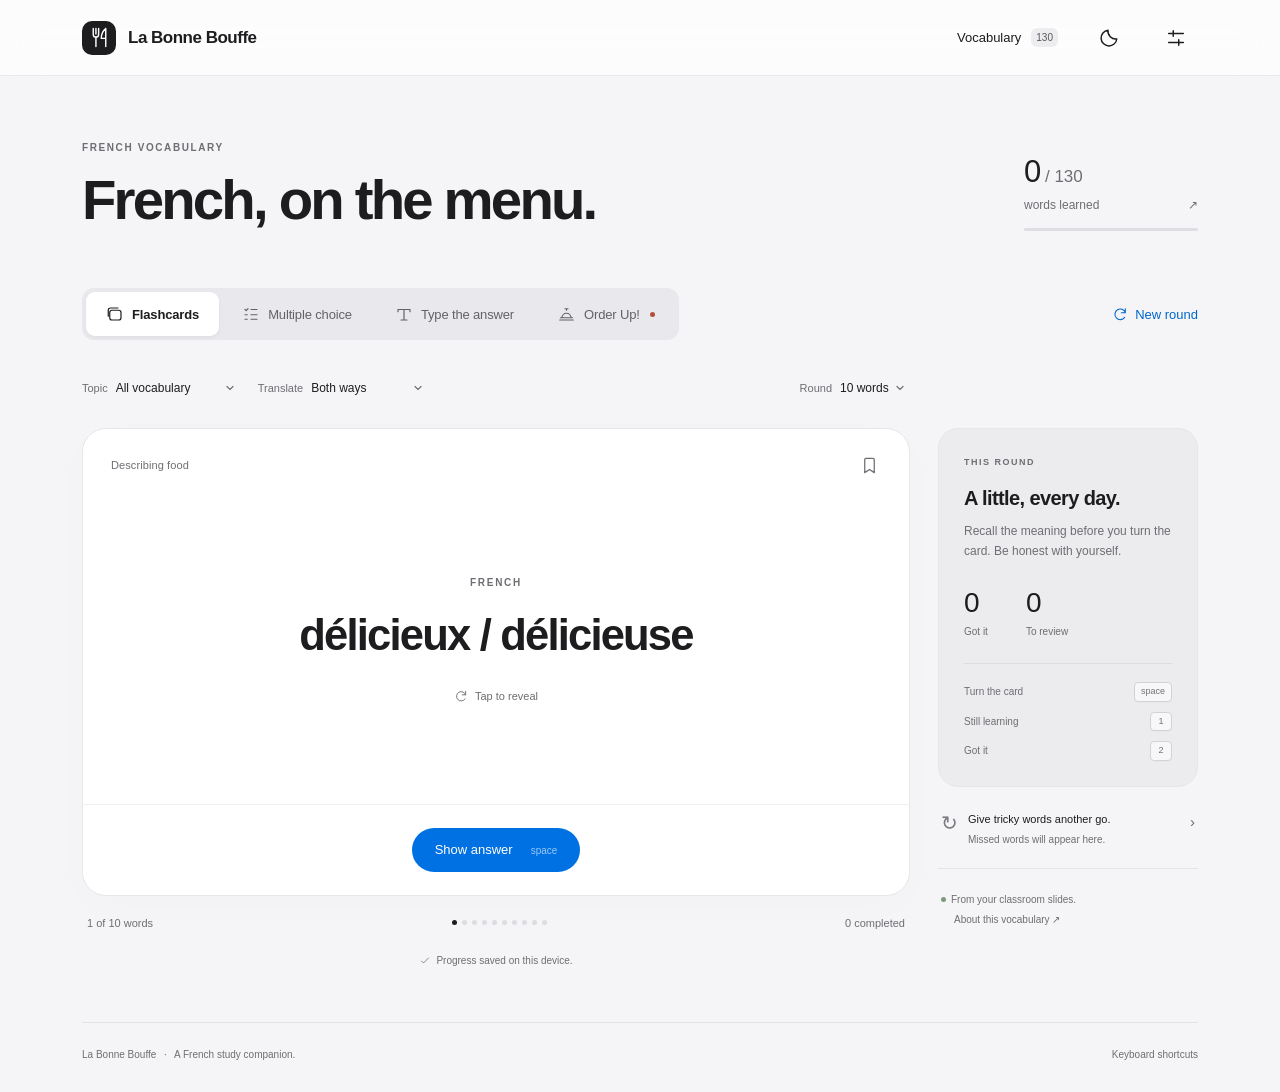
==== commit 819a8699: "Add hidden plate case shop with floats and cosmetic inventory" ====
--- a/index.html
+++ b/index.html
@@ -95,6 +95,39 @@
 /* Keep the full score strip and pause control on one row on a phone. */
 @media(max-width:520px){.game-metrics{display:grid;grid-template-columns:55px minmax(40px,1.2fr) minmax(28px,.8fr) minmax(34px,.9fr) 28px 28px;gap:8px}.game-clock{min-width:0}.game-combo{min-width:0;margin-left:0}.game-pause{width:28px;height:30px}.game-metric>strong{font-size:21px}.game-metric>span{font-size:6px}.game-combo>strong{font-size:20px}.game-combo i{width:6px}}
 @media(max-width:370px){.game-metrics{grid-template-columns:48px minmax(38px,1fr) minmax(24px,.7fr) minmax(28px,.7fr) 26px 27px;gap:6px}.game-metric>strong{font-size:19px}.game-pause{width:27px}.game-clock{padding-right:7px}}
+
+/* Plate finishes are drawn locally. The entrance keeps the original café art. */
+.skin-art{display:block;width:100%;height:100%;fill:none;stroke:none;stroke-width:0;flex-shrink:1;overflow:visible}
+.scene-plate{padding:0;cursor:default}.scene-plate:active:not(:disabled){transform:rotate(-5deg)}
+.scene-plate.has-skin{border-color:transparent;background:transparent;box-shadow:none}
+.scene-plate.has-skin:before,.game-plate.has-skin:before{display:none}
+.scene-plate>.skin-art{position:absolute;inset:-8px -6px;width:calc(100% + 12px);height:calc(100% + 16px);z-index:0}
+.game-plate>.skin-art{position:absolute;inset:0;width:100%;height:100%;z-index:0}
+.game-plate.has-skin .empty-plate{z-index:1;color:#fff;background:#10181e99;padding:10px 16px;border-radius:20px;text-shadow:0 1px 3px #0006}.game-plate.has-skin .empty-plate svg{display:none}
+.skin-tier-3{filter:drop-shadow(0 0 6px #ec52782b)}.skin-tier-4{filter:drop-shadow(0 0 10px #e9bc6b55)}
+.plate-shop{--shop-bg:#11181f;--shop-panel:#1b242d;--shop-line:#33404a;--shop-text:#edf0f3;--shop-sub:#a0acb6;color:var(--shop-text);background:var(--shop-bg);border:1px solid #35414b;border-radius:20px;overflow:hidden;isolation:isolate}
+.plate-shop button,.plate-shop select{color:inherit}.plate-shop button:focus-visible,.plate-shop select:focus-visible{outline:2px solid #e6c079;outline-offset:4px}
+.plate-shop-header{display:flex;justify-content:space-between;gap:25px;padding:28px 32px 24px;background:linear-gradient(120deg,#202c36,#131b22)}
+.shop-back{display:flex;align-items:center;gap:9px;font-size:11px;color:var(--shop-sub)!important;min-height:30px;padding:0;margin-bottom:24px}.shop-back svg{width:17px;height:17px}.shop-back:hover{color:white!important}
+.shop-kicker{font:8px ui-monospace,SFMono-Regular,Consolas,monospace;letter-spacing:1.5px;color:var(--shop-sub);line-height:1.7;margin:0 0 8px}.plate-shop-header h2{font-size:40px;line-height:1.1;font-weight:550;letter-spacing:-1.6px;margin:0}.plate-shop-header h2>span{color:#dcbd7d}
+.shop-wallet{align-self:flex-end;text-align:right;padding:0 0 2px;min-width:100px}.shop-wallet>span{display:block;font:8px ui-monospace,SFMono-Regular,Consolas,monospace;letter-spacing:1.5px;color:#bbc2c7}.shop-wallet strong{display:flex;align-items:center;justify-content:flex-end;gap:10px;font-size:36px;letter-spacing:-1.5px;font-weight:500;line-height:1.3;color:#ead29f;font-variant-numeric:tabular-nums}.shop-wallet i{font-style:normal;font-size:21px;letter-spacing:0}.shop-wallet small{font-size:9px;color:var(--shop-sub)}
+.shop-toolbar{padding:0 32px;display:flex;justify-content:space-between;align-items:center;gap:20px;border-bottom:1px solid var(--shop-line);background:#18212a}.shop-tabs{display:flex;gap:22px}.shop-tabs button{font-size:12px;padding:16px 0 14px;border-bottom:2px solid transparent;display:flex;gap:7px;align-items:center;color:var(--shop-sub)}.shop-tabs button[aria-pressed=true]{color:#fff;border-bottom-color:#dfbd79}.shop-tabs button span{font:9px ui-monospace,SFMono-Regular,Consolas,monospace;color:#bdc7d0;padding:2px 5px;border:1px solid #46525a;border-radius:4px}.shop-equipped-label{color:var(--shop-sub);font-size:9px;text-align:right;line-height:1.5}
+.shop-body{padding:28px 32px 30px;background:radial-gradient(ellipse at 60% 5%,#25303c33,transparent 65%)}
+.shop-case-grid{display:grid;grid-template-columns:repeat(3,minmax(0,1fr));gap:14px}.shop-case{position:relative;min-width:0;padding:20px;text-align:left;background:linear-gradient(155deg,#29343d33,#1b242d);border:1px solid var(--shop-line);border-radius:11px;display:flex;flex-direction:column;align-items:stretch;overflow:hidden}.shop-case:before{content:"";position:absolute;inset:0;background:radial-gradient(ellipse at 50% 35%,var(--case-color),transparent 68%);opacity:.08;pointer-events:none}.shop-case:hover{border-color:#7c8a96}.shop-case.is-selected{border-color:var(--case-color);box-shadow:inset 0 0 0 .5px var(--case-color)}.shop-case-name{font-size:15px;font-weight:550;margin-top:17px;line-height:1.4}.shop-case-sub{font-size:10px;color:var(--shop-sub);line-height:1.6;margin-top:4px}.shop-case-price{display:flex;align-items:baseline;gap:5px;border-top:1px solid #ffffff13;margin-top:16px;padding-top:12px;font-size:19px;font-weight:500;line-height:1.2;color:#e3d2a9}.shop-case-price small{font-size:10px;font-weight:400;color:#b7afa0}.shop-case-price i{font-style:normal;font-size:7px;letter-spacing:1px;color:var(--case-color);margin-left:auto;align-self:center}
+.case-model{position:relative;width:168px;height:127px;margin:10px auto 0;transform:rotate(-6deg);filter:drop-shadow(0 12px 7px #0005);color:var(--case-color)}.case-handle{position:absolute;left:58px;top:0;width:51px;height:15px;border:4px solid #76818a;border-bottom:0;border-radius:5px 5px 0 0;background:#111b22}.case-lid{position:absolute;left:0;right:0;top:15px;height:21px;border:1px solid #77828a;border-radius:7px 7px 0 0;background:linear-gradient(0deg,#384550,#5e6a75);box-shadow:inset 0 4px 0 #9babb333}.case-front{position:absolute;left:0;right:0;top:36px;bottom:0;border:1px solid #77828a;background:linear-gradient(105deg,#24323d,#3e4d59 48%,#24323d);border-radius:0 0 7px 7px;box-shadow:inset 7px 0 0 #ffffff07,inset -7px 0 0 #0002;overflow:hidden}.case-front:before,.case-front:after{content:"";position:absolute;left:28px;top:-2px;bottom:-2px;width:9px;background:#a0a8ac;border-inline:2px solid #d5d9d055;opacity:.7}.case-front:after{left:auto;right:28px}.case-front>i{position:absolute;top:1px;left:26px;width:13px;height:16px;border:1px solid #151f26;background:linear-gradient(#b9bdba,#535e63);border-radius:0 0 3px 3px;z-index:3}.case-front>i:nth-child(2){left:auto;right:26px}.case-emblem{position:absolute;width:61px;height:61px;left:53px;top:6px;transform:rotate(6deg)}.case-front>b{position:absolute;bottom:6px;left:0;right:0;text-align:center;font:5px ui-monospace,SFMono-Regular,Consolas,monospace;letter-spacing:1px;color:#b5c0c6}.case-serial{position:absolute;right:5px;bottom:25px;font:5px ui-monospace,SFMono-Regular,Consolas,monospace;writing-mode:vertical-rl;letter-spacing:.5px;color:#d3d9db}
+.shop-case-detail{display:flex;justify-content:space-between;align-items:center;gap:30px;padding:29px 0 23px}.shop-case-detail h3{font-size:23px;font-weight:500;letter-spacing:-.65px;margin:0 0 7px}.shop-case-detail p:not(.shop-kicker){font-size:11px;line-height:1.7;color:var(--shop-sub);max-width:400px;margin:0}.shop-open-action{min-width:210px}.shop-open-action>small{display:block;text-align:center;font-size:9px;color:var(--shop-sub);margin-top:9px;line-height:1.6}
+.shop-primary,.shop-secondary{display:inline-flex;justify-content:center;align-items:center;gap:24px;border-radius:6px;min-height:43px;padding:12px 19px;font-size:11px;font-weight:550;line-height:1.4}.shop-primary{background:#dec18a;color:#182029!important;border:1px solid #e4cb9e}.shop-primary:hover:not(:disabled){background:#eed4a5}.shop-primary:disabled{background:#4b4840;border-color:#625b4e;color:#bbb19d!important;opacity:.75;cursor:default}.shop-primary>span{padding-left:18px;border-left:1px solid #675a4044;font:10px ui-monospace,SFMono-Regular,Consolas,monospace}.shop-open-action .shop-primary{width:100%}.shop-secondary{background:#25323e;border:1px solid #495665;color:#e0e6eb}.shop-secondary:hover:not(:disabled){background:#354352}.shop-secondary:disabled{opacity:.5}.shop-text{font-size:10px;color:#c5ccd2!important;min-height:40px;padding:10px}
+.shop-odds{display:grid;grid-template-columns:auto repeat(5,minmax(0,1fr));align-items:center;gap:12px;padding:17px 0;border-block:1px solid var(--shop-line)}.shop-odds>span{font-size:9px;line-height:1.6;color:#bcc4cc;display:flex;align-items:center;gap:5px;flex-wrap:wrap}.shop-odds>span:first-child{font:7px ui-monospace,SFMono-Regular,Consolas,monospace;letter-spacing:1px;padding-right:10px;color:var(--shop-sub)}.shop-odds i{display:inline-block;width:4px;height:4px;background:var(--rarity);border-radius:50%}.shop-odds b{font-weight:500;color:var(--rarity);font-variant-numeric:tabular-nums}
+.shop-section-heading{display:flex;justify-content:space-between;align-items:center;gap:15px;margin:26px 0 15px}.shop-section-heading h3{font-size:13px;letter-spacing:-.2px;font-weight:500;margin:0}.shop-section-heading>span{font-size:9px;color:var(--shop-sub);text-align:right}.shop-drop-grid{display:grid;grid-template-columns:repeat(5,minmax(0,1fr));gap:9px}.shop-item{position:relative;min-width:0;text-align:left;padding:10px 12px 12px;border:1px solid #34424e;border-bottom:2px solid var(--rarity);border-radius:6px;background:linear-gradient(155deg,#26313b77,#19222b);display:flex;flex-direction:column;align-items:stretch;overflow:hidden}.shop-item:before{content:"";position:absolute;inset:0;background:radial-gradient(ellipse at 50% 35%,var(--rarity),transparent 75%);opacity:.07;pointer-events:none}.shop-item-art{height:123px;position:relative;padding:8px;isolation:isolate}.shop-item-kind{display:block;font:6px ui-monospace,SFMono-Regular,Consolas,monospace;color:#a0aab3;letter-spacing:.5px;margin:8px 0 6px;line-height:1.6}.shop-item>strong{font-size:11px;font-weight:500;line-height:1.4;display:block;position:relative}.shop-item-wear{font:8px ui-monospace,SFMono-Regular,Consolas,monospace;color:#aeb7c0;margin-top:10px;display:flex;justify-content:space-between;gap:6px}.shop-item-equipped{font-style:normal;font:6px ui-monospace,SFMono-Regular,Consolas,monospace;letter-spacing:1px;color:#d7ca9b;background:#2c302c;position:absolute;top:7px;left:7px;border:1px solid #89866877;padding:4px 5px;border-radius:3px}.shop-inventory .shop-item:hover{border-color:#97a6b1;border-bottom-color:var(--rarity)}.shop-inventory .shop-item.is-inspected{border-color:#c6d0d8;border-bottom-color:var(--rarity);background:#293743}
+.classic-plate{position:absolute;inset:15%;aspect-ratio:1;border:7px solid #f7f0e1;border-radius:50%;background:radial-gradient(ellipse at 35% 25%,#fffaf0,#e0d8c4);box-shadow:inset 0 0 0 1px #c7bd9e,inset 0 0 0 9px #f5efdf,0 8px 0 -3px #989488,0 15px 24px #0005}
+.shop-inspector{display:grid;grid-template-columns:1fr 1fr;gap:40px;align-items:center;padding:10px 40px 28px;border-bottom:1px solid var(--shop-line);min-height:285px;background:radial-gradient(ellipse at 25% 50%,#7383a011,transparent 65%)}.shop-inspect-art{height:255px;max-width:280px;width:100%;position:relative;margin:auto;transform:rotate(-9deg)}.shop-inspect-copy h3{font-size:29px;line-height:1.2;letter-spacing:-.8px;font-weight:500;margin:10px 0}.shop-inspect-copy>p:not(.shop-kicker):not(.shop-rarity):not(.shop-condition){font-size:11px;line-height:1.8;color:var(--shop-sub);margin:10px 0 20px;max-width:300px}.shop-rarity{display:block;font:8px ui-monospace,SFMono-Regular,Consolas,monospace;letter-spacing:1.5px;color:var(--rarity);margin:0 0 10px}.shop-condition{font-size:11px;color:#cad0d6;margin:10px 0 22px;display:flex;gap:14px;justify-content:inherit}.shop-condition>span{font:9px ui-monospace,SFMono-Regular,Consolas,monospace;color:#9ba8b5;align-self:center}.shop-inspect-copy .shop-primary{margin-top:23px}.float-block{max-width:330px;width:100%}.float-label{display:flex;justify-content:space-between;align-items:center;font:7px ui-monospace,SFMono-Regular,Consolas,monospace;color:#9eabb8;letter-spacing:1px;margin-bottom:10px}.float-label strong{font-size:13px;letter-spacing:0;color:#e4e8ed;font-weight:400}.float-meter{display:flex;height:5px;gap:2px;position:relative}.float-meter>i:nth-child(1){flex:7;background:#7eb5ad}.float-meter>i:nth-child(2){flex:8;background:#8ba47b}.float-meter>i:nth-child(3){flex:23;background:#b3a76d}.float-meter>i:nth-child(4){flex:7;background:#ba835e}.float-meter>i:nth-child(5){flex:55;background:#9f6264}.float-meter>b{position:absolute;top:-5px;width:2px;height:14px;background:#fff;box-shadow:0 0 0 2px #17202a}.float-ends{display:flex;justify-content:space-between;margin-top:9px;font:6px ui-monospace,SFMono-Regular,Consolas,monospace;letter-spacing:.6px;color:#9ba8b2}.shop-inventory-heading h3>span{color:#b3bfca;font-size:10px;margin-left:8px}.shop-inventory-heading>label{display:flex;gap:10px;align-items:center;color:var(--shop-sub);font-size:9px}.shop-inventory-heading select{background-color:#1e2a35;border:1px solid #3b4a56;border-radius:5px;min-height:34px;font-size:10px;padding:6px 25px 6px 9px;max-width:150px}.shop-empty{text-align:center;padding:40px 10px 15px;color:var(--shop-sub);font-size:12px}.shop-empty p{margin:0 0 15px}
+.shop-opening{text-align:center;padding:38px 0 45px}.shop-opening h3{font-size:29px;font-weight:500;letter-spacing:-1px;margin:10px 0 40px}.case-reel{position:relative;background:#0e151c;border-block:1px solid #43505a;padding:12px 0;overflow:visible;margin:0 -32px}.reel-window{overflow:hidden}.reel-track{display:flex;gap:10px;width:max-content;padding:0;transition:transform 4s cubic-bezier(.12,.64,.045,1);will-change:transform}.reel-item{flex:0 0 156px;width:156px;min-height:186px;box-sizing:border-box}.reel-item .shop-item-art{height:120px}.reel-item>strong{font-size:10px}.reel-item .shop-item-kind{font-size:6px}.reel-pointer{position:absolute;left:50%;z-index:4;transform:translateX(-50%);width:0;height:0;border-inline:7px solid transparent;filter:drop-shadow(0 2px 3px #0008)}.reel-pointer.top{top:-3px;border-top:13px solid #ebcb89}.reel-pointer.bottom{bottom:-3px;border-bottom:13px solid #ebcb89}.shop-opening-caption{font-size:10px;color:var(--shop-sub);margin:29px 0 16px}
+.shop-result{text-align:center;padding:20px 20px 25px;background:radial-gradient(ellipse at 50% 36%,#495a6c22,transparent 62%)}.shop-result-art{width:260px;height:260px;margin:15px auto 25px;transform:rotate(-10deg)}.shop-result .shop-rarity{margin-bottom:12px}.shop-result h3{font-size:39px;line-height:1.1;font-weight:500;letter-spacing:-1.3px;margin:0}.shop-result .shop-condition{justify-content:center;margin:15px 0 28px}.shop-result .float-block{margin:auto}.shop-result-actions{display:flex;justify-content:center;gap:12px;margin:28px 0 8px}.shop-footer{border-top:1px solid #33404a;padding:16px 32px;display:flex;justify-content:space-between;gap:20px;font:7px ui-monospace,SFMono-Regular,Consolas,monospace;letter-spacing:.8px;color:#9eacb7}.shop-footer>span:last-child{font-family:inherit;letter-spacing:0;text-align:right;line-height:1.5}
+@media(prefers-reduced-motion:no-preference){.shop-result-art{animation:plate-reveal .6s cubic-bezier(.2,.7,.3,1)}.shop-item-art>.skin-tier-4{animation:gold-breathe 5s ease-in-out infinite}@keyframes plate-reveal{from{opacity:0;transform:rotate(-20deg) scale(.82)}to{opacity:1;transform:rotate(-10deg) scale(1)}}@keyframes gold-breathe{50%{filter:drop-shadow(0 0 12px #e9bc6b99)}}}
+@media(max-width:1050px){.shop-body{padding:24px}.plate-shop-header{padding-inline:24px}.shop-toolbar{padding-inline:24px}.case-model{width:145px;height:114px}.case-handle{left:48px}.case-emblem{left:43px;width:56px;height:56px;top:3px}.shop-case{padding:16px}.shop-case-name{font-size:14px}.shop-case-sub{font-size:9px}.shop-item-art{height:100px;padding:4px}.shop-drop-grid{grid-template-columns:repeat(4,minmax(0,1fr))}.shop-inspector{padding:10px 15px 25px;gap:25px}.shop-odds{grid-template-columns:repeat(5,minmax(0,1fr))}.shop-odds>span:first-child{grid-column:1/-1}.case-reel{margin-inline:-24px}}
+@media(max-width:760px){.plate-shop-header h2{font-size:33px}.shop-wallet strong{font-size:31px}.shop-case-grid{gap:9px}.shop-case{padding:13px}.case-model{width:120px;height:100px}.case-handle{left:39px;width:44px;height:12px}.case-lid{top:12px;height:18px}.case-front{top:30px}.case-emblem{left:35px;width:48px;height:48px;top:3px}.case-front:before{left:17px;width:7px}.case-front:after{right:17px;width:7px}.case-front>i{left:15px;width:12px}.case-front>i:nth-child(2){right:15px}.shop-case-price{font-size:17px}.shop-case-price i{display:none}.shop-case-detail{gap:20px}.shop-case-detail h3{font-size:21px}.shop-open-action{min-width:180px}.shop-drop-grid{grid-template-columns:repeat(3,minmax(0,1fr))}.shop-item-art{height:105px}.shop-odds{gap:10px}.shop-odds>span{font-size:8px}.shop-inspector{gap:20px;min-height:250px;padding-inline:0}.shop-inspect-art{height:215px}.shop-inspect-copy h3{font-size:26px}.shop-condition{flex-wrap:wrap;gap:6px 12px}.shop-result-art{width:230px;height:230px}.shop-result h3{font-size:34px}.shop-footer{padding-inline:24px;line-height:1.8}}
+@media(max-width:520px){.plate-shop{border-radius:15px}.plate-shop-header{padding:19px 16px 22px;gap:12px}.shop-back{font-size:10px;margin-bottom:19px}.shop-kicker{font-size:6px;letter-spacing:1px}.plate-shop-header h2{font-size:29px;letter-spacing:-1.2px;max-width:200px}.shop-wallet{min-width:66px}.shop-wallet>span{font-size:6px;letter-spacing:.7px}.shop-wallet strong{font-size:27px;gap:6px}.shop-wallet strong i{font-size:15px}.shop-wallet small{font-size:7px}.shop-toolbar{padding:0 16px;gap:10px}.shop-tabs{gap:17px}.shop-tabs button{font-size:10px;padding-block:14px}.shop-tabs button span{font-size:7px;padding:1px 4px}.shop-equipped-label{font-size:7px;max-width:120px}.shop-body{padding:19px 14px 24px}.shop-case-grid{gap:7px}.shop-case{padding:11px 8px;border-radius:7px}.case-model{width:77px;height:70px;margin-top:8px}.case-handle{left:25px;width:27px;height:9px;border-width:3px}.case-lid{top:9px;height:13px;border-radius:4px 4px 0 0}.case-front{top:22px;border-radius:0 0 4px 4px}.case-emblem{left:23px;width:30px;height:30px;top:1px}.case-front:before{left:10px;width:4px;border-width:1px}.case-front:after{right:10px;width:4px;border-width:1px}.case-front>i{left:8px;width:9px;height:10px}.case-front>i:nth-child(2){right:8px}.case-front>b{font-size:3px;letter-spacing:.3px;bottom:5px}.case-serial{font-size:3px;right:3px;bottom:15px}.shop-case-name{font-size:11px;line-height:1.4;margin-top:13px;min-height:31px}.shop-case-sub{display:none}.shop-case-price{font-size:16px;margin-top:10px;padding-top:10px}.shop-case-price small{font-size:8px}.shop-case-detail{display:block;padding:23px 0 18px}.shop-case-detail h3{font-size:22px}.shop-case-detail p:not(.shop-kicker){font-size:10px;line-height:1.8}.shop-open-action{margin-top:19px}.shop-open-action .shop-primary{min-height:44px}.shop-odds{grid-template-columns:repeat(2,minmax(0,1fr));gap:10px 20px;padding:15px 0}.shop-odds>span{font-size:9px}.shop-odds>span:first-child{font-size:7px}.shop-odds b{margin-left:auto}.shop-section-heading{margin-top:22px;gap:12px}.shop-section-heading>span{font-size:7px;max-width:135px;line-height:1.6}.shop-section-heading h3{font-size:12px}.shop-drop-grid{grid-template-columns:repeat(2,minmax(0,1fr));gap:8px}.shop-item{padding:9px 10px 11px}.shop-item-art{height:111px;padding:5px}.shop-item-kind{font-size:5.5px;letter-spacing:.3px}.shop-item>strong{font-size:10px}.shop-item-wear{font-size:7px}.shop-item-equipped{font-size:5px;letter-spacing:.6px;padding:3px 4px}.shop-inspector{grid-template-columns:1fr;gap:10px;padding:0 4px 25px}.shop-inspect-art{height:225px;max-width:225px}.shop-inspect-copy h3{font-size:28px}.shop-inspect-copy .shop-primary,.classic-inspector .shop-secondary{width:100%;margin-top:20px}.shop-inspect-copy .float-block{max-width:none}.shop-condition{font-size:11px}.shop-inspect-copy .shop-condition{margin-bottom:22px}.shop-inventory-heading{align-items:center}.shop-inventory-heading label{font-size:8px;gap:6px}.shop-inventory-heading select{font-size:9px;min-height:32px;max-width:116px;padding-left:7px}.shop-inventory-heading h3>span{font-size:9px;margin-left:4px}.shop-opening{padding:23px 0 25px}.shop-opening h3{font-size:25px;margin-bottom:29px}.case-reel{margin-inline:-14px}.reel-item{flex-basis:134px;width:134px;min-height:168px}.reel-item .shop-item-art{height:105px}.shop-result{padding:17px 0 10px}.shop-result-art{width:225px;height:225px;margin-block:17px 23px}.shop-result h3{font-size:32px}.shop-result .float-block{max-width:285px}.shop-result-actions{gap:8px}.shop-result-actions button{font-size:10px;padding-inline:15px;min-height:43px}.shop-footer{padding:14px 16px;display:block;font-size:6px;line-height:1.8}.shop-footer>span{display:block}.shop-footer>span:last-child{text-align:left;margin-top:5px;font-size:7px}.shop-item-wear>span{letter-spacing:-.3px}}
+@media(max-width:370px){.shop-body{padding-inline:11px}.plate-shop-header{padding-inline:13px}.plate-shop-header h2{font-size:26px}.shop-wallet strong{font-size:24px}.case-model{width:67px;transform:rotate(-6deg) scale(.9);transform-origin:center}.case-front:before{left:8px}.case-front:after{right:8px}.case-front>i{left:7px}.case-front>i:nth-child(2){right:7px}.case-emblem{left:18px}.case-handle{left:20px}.shop-case-name{font-size:10px}.shop-item-art{height:97px}.shop-toolbar{padding-inline:13px}.shop-equipped-label{max-width:100px}.shop-case-grid{gap:5px}.shop-case{padding-inline:6px}.case-reel{margin-inline:-11px}.shop-result-art{width:205px;height:205px}}
 
 </style>
 
@@ -444,6 +477,132 @@
 })(globalThis);
 
 ;
+/* Cosmetic plate collection. Tips are earned in the vocabulary game. */
+(function (root) {
+  'use strict';
+  const rarities = [
+    { id: 'mil-spec', name: 'Mil-Spec', color: '#6388f5', rank: 0 },
+    { id: 'restricted', name: 'Restricted', color: '#a480f5', rank: 1 },
+    { id: 'classified', name: 'Classified', color: '#df76c9', rank: 2 },
+    { id: 'covert', name: 'Covert', color: '#f17673', rank: 3 },
+    { id: 'extraordinary', name: 'Extraordinary', color: '#e9bd64', rank: 4 }
+  ];
+  const skins = [
+    { id:'blueprint', name:'Blueprint', rarity:0, finish:'grid', colors:['#123b62','#44799d','#9cbecb'] },
+    { id:'fieldwork', name:'Fieldwork', rarity:0, finish:'speckle', colors:['#456151','#78927a','#e4dfbc'] },
+    { id:'carbon', name:'Carbon Service', rarity:0, finish:'carbon', colors:['#202b35','#485864','#94a2a7'] },
+    { id:'tideline', name:'Tideline', rarity:0, finish:'waves', colors:['#184d67','#4a9eac','#d5ece1'] },
+    { id:'quartz', name:'Rose Quartz', rarity:1, finish:'marble', colors:['#683a66','#cf94b4','#f4d9da'] },
+    { id:'circuit', name:'Night Circuit', rarity:1, finish:'circuit', colors:['#132d3e','#245568','#7af1e4'] },
+    { id:'kintsugi', name:'Kintsugi', rarity:1, finish:'cracks', colors:['#171d27','#394552','#e9bc68'] },
+    { id:'nebula', name:'Event Horizon', rarity:2, finish:'nebula', colors:['#171637','#744aa8','#f392cd'] },
+    { id:'web', name:'Crimson Web', rarity:2, finish:'web', colors:['#491927','#af3345','#ec7080'] },
+    { id:'jade', name:'Jade Serpent', rarity:2, finish:'scales', colors:['#082f2b','#1a8e68','#b2efb4'] },
+    { id:'reactor', name:'Reactor Core', rarity:3, finish:'reactor', colors:['#201b26','#d63d28','#ffda83'] },
+    { id:'obsidian', name:'Obsidian Bloom', rarity:3, finish:'bloom', colors:['#111822','#6a2f7d','#ffc8e1'] },
+    { id:'aurora', name:'Aurora Fade', rarity:4, finish:'fade', colors:['#18375c','#c16ad7','#ffdb89'] },
+    { id:'dragon', name:'Dragonfire', rarity:4, finish:'dragon', colors:['#211b21','#b83c24','#ffda7c'] }
+  ];
+  const cases = [
+    { id:'service', name:'Service Case', subtitle:'The everyday collection.', price:12, color:'#83b5e6', weights:[65,25,8,1.8,.2] },
+    { id:'after-hours', name:'After Hours', subtitle:'A different kind of night shift.', price:30, color:'#b49aed', weights:[40,35,19,5,1] },
+    { id:'reserve', name:'Chef’s Reserve', subtitle:'The top shelf of the collection.', price:60, color:'#e4bc70', weights:[15,38,32,12,3] }
+  ];
+  const skinById = new Map(skins.map(s => [s.id,s]));
+  const caseById = new Map(cases.map(c => [c.id,c]));
+  const clamp = n => Math.min(1,Math.max(0,n));
+  const amount = n => Number.isFinite(n) ? Math.max(0,Math.floor(n)) : 0;
+  function random() {
+    if (root.crypto?.getRandomValues) { const a=new Uint32Array(1);root.crypto.getRandomValues(a);return a[0]/4294967296; }
+    return Math.random();
+  }
+  function fresh(tips=0) { return { balance:amount(tips), inventory:[], equipped:null, opened:0 }; }
+  function restore(data,lifetime=0) {
+    if (!data || typeof data!=='object') return fresh(lifetime);
+    const state=fresh();state.balance=Math.min(amount(data.balance),amount(lifetime));
+    const seen=new Set();
+    if (Array.isArray(data.inventory)) for (const item of data.inventory) {
+      if (!item || typeof item.uid!=='string' || !/^[a-zA-Z0-9-]{1,90}$/.test(item.uid) || seen.has(item.uid) || !skinById.has(item.skin) || !Number.isFinite(item.float) || item.float<0 || item.float>1) continue;
+      seen.add(item.uid);
+      state.inventory.push({uid:item.uid,skin:item.skin,float:item.float,seed:Math.max(1,Math.min(1000,amount(item.seed)||1)), acquired:amount(item.acquired),case:caseById.has(item.case)?item.case:'service'});
+    }
+    state.equipped=state.inventory.some(x=>x.uid===data.equipped)?data.equipped:null;
+    state.opened=Math.max(amount(data.opened),state.inventory.length);
+    return state;
+  }
+  function wear(value) {
+    if(value<.07)return {name:'Factory New',short:'FN',level:0};
+    if(value<.15)return {name:'Minimal Wear',short:'MW',level:1};
+    if(value<.38)return {name:'Field-Tested',short:'FT',level:2};
+    if(value<.45)return {name:'Well-Worn',short:'WW',level:3};
+    return {name:'Battle-Scarred',short:'BS',level:4};
+  }
+  function draw(caseId,rng=random) {
+    const box=caseById.get(caseId);if(!box)throw Error('Unknown case');
+    const roll=clamp(rng())*100;
+    let total=0,tier=4;
+    for(let i=0;i<box.weights.length;i++){total+=box.weights[i];if(roll<total){tier=i;break;}}
+    const pool=skins.filter(s=>s.rarity===tier);
+    return {skin:pool[Math.min(pool.length-1,Math.floor(clamp(rng())*pool.length))].id,float:clamp(rng()),seed:1+Math.min(999,Math.floor(clamp(rng())*1000))};
+  }
+  function open(state,caseId,rng=random,now=Date.now()) {
+    const box=caseById.get(caseId);
+    if(!box)return {ok:false,error:'Unknown case.'};
+    if(!Number.isFinite(state.balance)||state.balance<box.price)return {ok:false,error:`You need ${box.price} tips for this case.`};
+    const item=draw(caseId,rng);
+    const uid=root.crypto?.randomUUID?.() || `plate-${amount(now).toString(36)}-${(state.opened+1).toString(36)}-${Math.floor(random()*1e9).toString(36)}`;
+    const prize={...item,uid,acquired:amount(now),case:box.id};
+    state.balance-=box.price;state.opened++;state.inventory.push(prize);
+    return {ok:true,item:prize};
+  }
+  function equipped(state) { return state.inventory.find(x=>x.uid===state.equipped)||null; }
+  function equip(state,uid) { if(uid!==null&&!state.inventory.some(x=>x.uid===uid))return false;state.equipped=uid;return true; }
+  function skin(item) { return skinById.get(item?.skin)||null; }
+  function rarity(item) { const s=skin(item);return s?rarities[s.rarity]:null; }
+  function seeded(seed) { let n=seed>>>0;return ()=>{n=(1664525*n+1013904223)>>>0;return n/4294967296;}; }
+  function art(item,prefix='plate') {
+    const s=skin(item);if(!s)return '';
+    const id=String(prefix).replace(/[^a-zA-Z0-9-]/g,''), rng=seeded(item.seed||1), [a,b,c]=s.colors;
+    const v=clamp(item.float||0), rotation=(item.seed||1)%360, gold=s.rarity===4;
+    let pattern='';
+    if(s.finish==='grid')for(let n=-100;n<330;n+=22)pattern+=`<path d="M${n} 0v220M0 ${n}h220"/>`;
+    if(s.finish==='speckle')for(let n=0;n<160;n++)pattern+=`<circle cx="${rng()*220}" cy="${rng()*220}" r="${.5+rng()*2.7}" fill="${n%3?c:b}" opacity="${.15+rng()*.5}"/>`;
+    if(s.finish==='carbon')for(let y=0;y<240;y+=16)for(let x=0;x<240;x+=16)pattern+=`<path d="M${x} ${y}l12 12m-12-7 12 12" stroke="${(x+y)%32?b:c}" opacity=".4" stroke-width="4"/>`;
+    if(s.finish==='waves')for(let n=0;n<13;n++)pattern+=`<path d="M-30 ${n*23-25}q55-40 110 0t140 0" fill="none" stroke="${n%3?c:b}" stroke-width="${n%3?1.5:8}" opacity=".65"/>`;
+    if(s.finish==='marble'||s.finish==='nebula'||s.finish==='fade') {
+      pattern+=`<path d="M-20 30Q130-50 88 120T240 180L240-20Z" fill="${b}" opacity=".65"/><path d="M-20 80Q170-45 112 140T240 215" fill="none" stroke="${c}" stroke-width="${s.finish==='marble'?8:40}" opacity=".48" filter="url(#${id}-blur)"/>`;
+      for(let n=0;n<9;n++)pattern+=`<path d="M-20 ${n*29}Q${30+rng()*150} ${rng()*220} 240 ${n*27-30}" stroke="${c}" stroke-width="${.5+rng()*1.4}" opacity=".3" fill="none"/>`;
+      if(s.finish==='fade')pattern+=`<circle cx="84" cy="150" r="90" fill="url(#${id}-rainbow)" opacity=".8"/>`;
+      if(s.finish==='nebula')for(let n=0;n<70;n++)pattern+=`<circle cx="${rng()*220}" cy="${rng()*220}" r="${.3+rng()*1.3}" fill="#fff" opacity="${.2+rng()*.7}"/>`;
+    }
+    if(s.finish==='circuit')for(let n=0;n<22;n++){const x=rng()*220,y=rng()*220;pattern+=`<path d="M${x} ${y}h${15+rng()*40}l15 15v${10+rng()*40}" stroke="${c}" stroke-width="${n%4?1:2.5}" fill="none" opacity=".7"/><circle cx="${x}" cy="${y}" r="2" fill="${c}"/>`;}
+    if(s.finish==='cracks')for(let n=0;n<9;n++){const angle=n*40;pattern+=`<path transform="rotate(${angle} 110 110)" d="M110 110l-11-23 8-17-12-28 10-40m-6 48 20-13" stroke="${c}" stroke-width="${1+rng()*2}" fill="none"/>`;}
+    if(s.finish==='web'){
+      for(let n=0;n<12;n++)pattern+=`<path d="M78 88L${78+230*Math.cos(n*Math.PI/6)} ${88+230*Math.sin(n*Math.PI/6)}"/>`;
+      for(let n=1;n<8;n++)pattern+=`<circle cx="78" cy="88" r="${n*20}" fill="none"/>`;
+    }
+    if(s.finish==='scales'||s.finish==='dragon'){
+      for(let y=-15;y<250;y+=23)for(let x=-15;x<250;x+=30)pattern+=`<path d="M${x+(y%2?15:0)} ${y}q15 30 30 0" fill="none" stroke="${c}" stroke-width="1.3" opacity=".5"/>`;
+      pattern+=`<path d="M60 170Q155 170 130 112T85 67Q75 36 133 46l-9-9 23 2-9 21" fill="none" stroke="${c}" stroke-width="${s.finish==='dragon'?16:11}" stroke-linecap="round"/><path d="M135 41l8 3" stroke="${a}" stroke-width="3"/>`;
+    }
+    if(s.finish==='reactor'){
+      for(let n=0;n<18;n++)pattern+=`<path transform="rotate(${n*20} 110 110)" d="M104 35h12l-2 39h-8Z" fill="${n%2?b:c}" opacity=".85"/>`;
+      pattern+=`<circle cx="110" cy="110" r="31" fill="${c}"/><circle cx="110" cy="110" r="20" fill="${b}"/><circle cx="110" cy="110" r="9" fill="#fff4be"/><circle cx="110" cy="110" r="68" stroke="${c}" stroke-width="2" fill="none"/>`;
+    }
+    if(s.finish==='bloom')for(let n=0;n<12;n++)pattern+=`<ellipse cx="110" cy="76" rx="18" ry="56" transform="rotate(${n*30} 110 110)" fill="${n%2?b:c}" fill-opacity=".28" stroke="${c}" stroke-opacity=".65" stroke-width=".8"/>`;
+    let scratches='';
+    const count=Math.floor(v*90);
+    for(let n=0;n<count;n++){
+      const x=rng()*220,y=rng()*220;
+      scratches+=`<path d="M${x} ${y}l${2+rng()*20} ${-2-rng()*9}" stroke="${n%3?'#d2c6aa':'#15191b'}" stroke-width="${.3+rng()*1.1}" opacity="${.15+v*.45}"/>`;
+    }
+    return `<svg class="skin-art skin-tier-${s.rarity}" viewBox="0 0 220 220" preserveAspectRatio="none" xmlns="http://www.w3.org/2000/svg" aria-hidden="true"><defs><radialGradient id="${id}-base" cx="35%" cy="25%"><stop stop-color="${b}"/><stop offset="1" stop-color="${a}"/></radialGradient><radialGradient id="${id}-light"><stop offset=".55" stop-color="#fff" stop-opacity="0"/><stop offset=".85" stop-color="#fff" stop-opacity=".12"/><stop offset="1" stop-color="#000" stop-opacity=".35"/></radialGradient><linearGradient id="${id}-rim" x2="1" y2="1"><stop stop-color="${gold?'#fff0b7':c}"/><stop offset=".35" stop-color="${gold?'#ad701c':a}"/><stop offset=".68" stop-color="${gold?'#fbd47e':c}"/><stop offset="1" stop-color="${gold?'#86541a':b}"/></linearGradient><linearGradient id="${id}-rainbow" x2="1" y2="1"><stop stop-color="#4cced0"/><stop offset=".35" stop-color="#7282ed"/><stop offset=".65" stop-color="#ef79bc"/><stop offset="1" stop-color="#ffdb85"/></linearGradient><clipPath id="${id}-clip"><circle cx="110" cy="110" r="90"/></clipPath><filter id="${id}-blur"><feGaussianBlur stdDeviation="12"/></filter></defs><circle cx="110" cy="112" r="104" fill="#000" opacity=".22"/><circle cx="110" cy="108" r="103" fill="url(#${id}-rim)"/><circle cx="110" cy="108" r="97" fill="url(#${id}-base)"/><g clip-path="url(#${id}-clip)" transform="rotate(${rotation} 110 110)" fill="none" stroke="${c}" stroke-width=".7" stroke-opacity=".55">${pattern}</g><circle cx="110" cy="110" r="81" fill="none" stroke="${c}" stroke-opacity=".6" stroke-width="1"/><g clip-path="url(#${id}-clip)">${scratches}</g><circle cx="110" cy="108" r="97" fill="url(#${id}-light)"/><circle cx="110" cy="108" r="100" fill="none" stroke="#fff" stroke-opacity="${.32-v*.2}" stroke-width=".8"/>${gold?'<path d="m110 8 2 5 5 2-5 2-2 5-2-5-5-2 5-2Z" fill="#fff4c8"/>':''}</svg>`;
+  }
+  const api={rarities,skins,cases,fresh,restore,wear,draw,open,equipped,equip,skin,rarity,art,random};
+  root.BOUFFE_PLATES=api;if(typeof module!=='undefined')module.exports=api;
+})(globalThis);
+
+;
 /* No network requests, accounts, or dependencies. */
 (() => {
   'use strict';
@@ -703,15 +862,113 @@
 
 
 ;
+/* The back room. Its entrance is the plate in the café illustration. */
+(function(root){
+  'use strict';
+  const S=BOUFFE_PLATES;
+  const $=q=>document.querySelector(q);
+  const esc=s=>String(s).replace(/[&<>"']/g,c=>({'&':'&amp;','<':'&lt;','>':'&gt;','"':'&quot;',"'":'&#39;'}[c]));
+  const arrow='<svg viewBox="0 0 24 24" aria-hidden="true"><path d="m9 5-7 7 7 7M2 12h19"/></svg>';
+  let context=null,active=false,tab='cases',selectedCase='service',stage='browse',prize=null,inspected=null,sort='newest',timer=null,generation=0,artSerial=0;
+  const box=()=>S.cases.find(c=>c.id===selectedCase)||S.cases[0];
+  const money=n=>n.toLocaleString('en-CA');
+  const art=item=>S.art(item,`shop-${++artSerial}`);
+  const sample=s=>({skin:s.id,float:.035,seed:137+s.rarity*71});
+  function announce(text){const a=$('#announcer');if(a)a.textContent=text;}
+  function save(){context.onChange();}
+  function header(){return `<header class="plate-shop-header"><div><button class="shop-back" data-shop-action="close">${arrow}<span>Back to café</span></button><p class="shop-kicker">LA BONNE BOUFFE / THE BACK ROOM</p><h2>Plate collection<span>.</span></h2></div><div class="shop-wallet"><span>TIP BALANCE</span><strong><i aria-hidden="true">◈</i>${money(context.state.balance)}</strong><small>Earned in your kitchen.</small></div></header><div class="shop-toolbar"><div class="shop-tabs" role="group" aria-label="Plate collection sections"><button data-shop-tab="cases" aria-pressed="${tab==='cases'}">Cases</button><button data-shop-tab="inventory" aria-pressed="${tab==='inventory'}">Inventory <span>${context.state.inventory.length}</span></button></div><span class="shop-equipped-label">${S.equipped(context.state)?`Equipped · ${esc(S.skin(S.equipped(context.state)).name)}`:'Equipped · House porcelain'}</span></div>`;}
+  function caseArt(c){return `<div class="case-model" style="--case-color:${c.color}" aria-hidden="true"><div class="case-handle"></div><div class="case-lid"></div><div class="case-front"><i></i><i></i><span class="case-emblem">${art(sample(S.skins.find(s=>s.rarity===(c.id==='reserve'?4:c.id==='after-hours'?2:0))))}</span><span class="case-serial">LBB / ${c.id==='service'?'01':c.id==='after-hours'?'02':'03'}</span><b>PLATE COLLECTION</b></div></div>`;}
+  function caseCards(){return `<div class="shop-case-grid">${S.cases.map(c=>`<button class="shop-case ${c.id===selectedCase?'is-selected':''}" data-shop-case="${c.id}" aria-pressed="${c.id===selectedCase}" style="--case-color:${c.color}">${caseArt(c)}<span class="shop-case-name">${esc(c.name)}</span><span class="shop-case-sub">${esc(c.subtitle)}</span><span class="shop-case-price">${c.price} <small>tips</small><i>${c.id===selectedCase?'SELECTED':'SELECT'}</i></span></button>`).join('')}</div>`;}
+  function plateCard(item,{preview=false,reel=false}={}){
+    const skin=S.skin(item),r=S.rarity(item),owned=context.state.equipped===item.uid;
+    const details=preview||reel?'':`<span class="shop-item-wear">${S.wear(item.float).short}<span>${item.float.toFixed(6)}</span></span>${owned?'<i class="shop-item-equipped">EQUIPPED</i>':''}`;
+    const content=`<div class="shop-item-art">${art(item)}</div><span class="shop-item-kind">PLATE / ${esc(r.name.toUpperCase())}</span><strong>${esc(skin.name)}</strong>${details}`;
+    return preview||reel?`<div class="shop-item ${reel?'reel-item':''}" style="--rarity:${r.color}">${content}</div>`:`<button class="shop-item ${inspected===item.uid?'is-inspected':''}" data-shop-inspect="${item.uid}" style="--rarity:${r.color}" aria-pressed="${inspected===item.uid}">${content}</button>`;
+  }
+  function browse(){const c=box();return `${caseCards()}<section class="shop-case-detail"><div><p class="shop-kicker">${esc(c.name.toUpperCase())} / 14 FINISHES</p><h3>Something for the pass.</h3><p>A fresh plate, its own pattern, and a float from 0 to 1. Every drop stays in your collection.</p></div><div class="shop-open-action"><button class="shop-primary" data-shop-action="open" ${context.state.balance<c.price?'disabled':''}>Open case <span>${c.price} tips</span></button><small>${context.state.balance<c.price?`${c.price-context.state.balance} more tips needed. Earn them in a shift.`:`${money(context.state.balance-c.price)} tips will remain.`}</small></div></section><div class="shop-odds"><span>DROP CHANCES</span>${S.rarities.map((r,i)=>`<span style="--rarity:${r.color}"><i></i>${esc(r.name)}<b>${c.weights[i]}%</b></span>`).join('')}</div><section class="shop-contents"><div class="shop-section-heading"><h3>Inside the case</h3><span>Rarity sets the finish. Float sets the wear.</span></div><div class="shop-drop-grid">${S.skins.map(s=>plateCard(sample(s),{preview:true})).join('')}</div></section>`;}
+  function floatMeter(item){return `<div class="float-block"><div class="float-label"><span>WEAR RATING</span><strong>${item.float.toFixed(6)}</strong></div><div class="float-meter"><i></i><i></i><i></i><i></i><i></i><b style="left:${Math.min(99.5,Math.max(.5,item.float*100))}%"></b></div><div class="float-ends"><span>0.00 / PRISTINE</span><span>1.00 / WORN</span></div></div>`;}
+  function inspect(item){
+    if(!item)return `<div class="shop-inspector classic-inspector"><div class="shop-inspect-art"><div class="classic-plate"></div></div><div class="shop-inspect-copy"><p class="shop-kicker">THE ORIGINAL</p><h3>House porcelain.</h3><p>The plate that started it all. Always in your collection.</p><button class="shop-secondary" data-shop-equip="classic" ${context.state.equipped===null?'disabled':''}>${context.state.equipped===null?'Currently equipped':'Equip plate'}</button></div></div>`;
+    const skin=S.skin(item),r=S.rarity(item),isEquipped=context.state.equipped===item.uid;
+    return `<div class="shop-inspector" style="--rarity:${r.color}"><div class="shop-inspect-art">${art(item)}</div><div class="shop-inspect-copy"><p class="shop-rarity">${esc(r.name.toUpperCase())} / PLATE FINISH</p><h3>${esc(skin.name)}</h3><p class="shop-condition">${S.wear(item.float).name}<span>Pattern #${item.seed}</span></p>${floatMeter(item)}<button class="shop-primary" data-shop-equip="${item.uid}" ${isEquipped?'disabled':''}>${isEquipped?'Currently equipped':'Equip plate'}</button></div></div>`;
+  }
+  function inventory(){
+    let items=[...context.state.inventory];
+    items.sort(sort==='float'?(a,b)=>a.float-b.float:sort==='rarity'?(a,b)=>S.skin(b).rarity-S.skin(a).rarity||a.float-b.float:(a,b)=>b.acquired-a.acquired||context.state.inventory.indexOf(b)-context.state.inventory.indexOf(a));
+    const selected=context.state.inventory.find(x=>x.uid===inspected);
+    return `${inspect(selected)}<div class="shop-section-heading shop-inventory-heading"><h3>Your collection <span>${items.length+1}</span></h3><label>Sort<select id="shop-sort"><option value="newest" ${sort==='newest'?'selected':''}>Newest first</option><option value="rarity" ${sort==='rarity'?'selected':''}>Rarity</option><option value="float" ${sort==='float'?'selected':''}>Lowest float</option></select></label></div><div class="shop-drop-grid shop-inventory"><button class="shop-item shop-classic-card ${inspected===null?'is-inspected':''}" data-shop-inspect="classic" aria-pressed="${inspected===null}" style="--rarity:#89939b"><div class="shop-item-art"><div class="classic-plate"></div></div><span class="shop-item-kind">PLATE / ORIGINAL</span><strong>House porcelain</strong><span class="shop-item-wear">The original</span>${context.state.equipped===null?'<i class="shop-item-equipped">EQUIPPED</i>':''}</button>${items.map(item=>plateCard(item)).join('')}</div>${!items.length?'<div class="shop-empty"><p>Your first finish is still in a case.</p><button class="shop-secondary" data-shop-tab="cases">Browse cases</button></div>':''}`;
+  }
+  function opening(){
+    const c=box(),items=Array.from({length:32},()=>S.draw(c.id));items[25]=prize;
+    return `<div class="shop-opening"><p class="shop-kicker">${esc(c.name.toUpperCase())}</p><h3>Unboxing your plate.</h3><div class="case-reel"><i class="reel-pointer top"></i><div class="reel-window"><div class="reel-track">${items.map(item=>plateCard(item,{reel:true})).join('')}</div></div><i class="reel-pointer bottom"></i></div><p class="shop-opening-caption">Every finish has its own float and pattern.</p><button class="shop-secondary" data-shop-action="reveal">Skip reveal</button></div>`;
+  }
+  function result(){const r=S.rarity(prize),skin=S.skin(prize);return `<div class="shop-result" style="--rarity:${r.color}"><p class="shop-kicker">ADDED TO YOUR INVENTORY</p><div class="shop-result-art">${art(prize)}</div><span class="shop-rarity">${esc(r.name.toUpperCase())}</span><h3>${esc(skin.name)}</h3><p class="shop-condition">${S.wear(prize.float).name}<span>Pattern #${prize.seed}</span></p>${floatMeter(prize)}<div class="shop-result-actions"><button class="shop-primary" data-shop-action="equip-result">Equip plate</button><button class="shop-secondary" data-shop-action="keep">View in inventory</button></div><button class="shop-text" data-shop-action="cases">Back to cases</button></div>`;}
+  function render(){
+    if(!active)return;
+    context.host.innerHTML=`<section class="plate-shop" aria-label="Plate collection">${header()}<div class="shop-body">${stage==='opening'?opening():stage==='result'?result():tab==='cases'?browse():inventory()}</div><footer class="shop-footer"><span>YOUR KITCHEN. YOUR COLLECTION.</span><span>Plates change the look. Your study progress stays the same.</span></footer></section>`;
+  }
+  function reveal(){
+    if(!active||stage!=='opening')return;
+    clearTimeout(timer);stage='result';render();
+    $('[data-shop-action="equip-result"]')?.focus({preventScroll:true});
+    announce(`${S.rarity(prize).name} plate: ${S.skin(prize).name}. ${S.wear(prize.float).name}. Float ${prize.float.toFixed(6)}. Added to inventory.`);
+  }
+  function buy(){
+    if(!active||stage!=='browse'||tab!=='cases')return;
+    const transaction=S.open(context.state,selectedCase);
+    if(!transaction.ok){announce(transaction.error);return;}
+    prize=transaction.item;save();stage='opening';const token=++generation;render();
+    const reduce=root.matchMedia?.('(prefers-reduced-motion: reduce)').matches;
+    if(reduce){reveal();return;}
+    requestAnimationFrame(()=>requestAnimationFrame(()=>{
+      if(!active||token!==generation||stage!=='opening')return;
+      const rail=$('.reel-track'),window=$('.reel-window'),cell=$('.reel-item');
+      if(!rail||!window||!cell)return;
+      const step=cell.getBoundingClientRect().width+10;
+      const target=25*step+cell.getBoundingClientRect().width/2-window.getBoundingClientRect().width/2;
+      rail.style.transform=`translateX(${-target}px)`;
+      timer=setTimeout(()=>{if(token===generation)reveal();},4300);
+    }));
+    announce('Opening case. Your plate has been saved to your inventory.');
+  }
+  function dismiss(notify=true){if(!active)return;clearTimeout(timer);generation++;active=false;if(notify)context.onClose();}
+  function open(options){
+    dismiss(false);context=options;active=true;tab='cases';stage='browse';prize=null;inspected=context.state.equipped;
+    render();$('.shop-back')?.focus({preventScroll:true});announce('Plate collection opened.');
+  }
+  document.addEventListener('click',e=>{
+    if(!active)return;
+    const b=e.target.closest('button');if(!b||b.disabled)return;
+    if(b.dataset.shopTab){clearTimeout(timer);generation++;tab=b.dataset.shopTab;stage='browse';render();return;}
+    if(b.dataset.shopCase){selectedCase=b.dataset.shopCase;render();return;}
+    if(b.dataset.shopInspect){inspected=b.dataset.shopInspect==='classic'?null:b.dataset.shopInspect;render();return;}
+    if(b.dataset.shopEquip){if(S.equip(context.state,b.dataset.shopEquip==='classic'?null:b.dataset.shopEquip)){save();render();announce('Plate equipped.');}return;}
+    const action=b.dataset.shopAction;
+    if(action==='close')dismiss();
+    if(action==='open')buy();
+    if(action==='reveal')reveal();
+    if(action==='cases'){tab='cases';stage='browse';render();}
+    if(action==='keep'||action==='equip-result'){
+      if(action==='equip-result'){S.equip(context.state,prize.uid);save();announce('Plate equipped.');}
+      tab='inventory';stage='browse';inspected=prize.uid;render();
+    }
+  });
+  document.addEventListener('change',e=>{if(active&&e.target.id==='shop-sort'){sort=e.target.value;render();}});
+  document.addEventListener('keydown',e=>{if(active&&e.key==='Escape'&&!document.querySelector('dialog[open]')){e.preventDefault();dismiss();}});
+  root.BOUFFE_PLATE_SHOP={open,dismiss,isOpen:()=>active};
+})(globalThis);
+
+;
 /* Order Up! UI. Shares vocabulary and recall progress with the study tools. */
 (() => {
   'use strict';
   const G = BOUFFE_GAME, E = BOUFFE_ENGINE, D = BOUFFE_DATA;
+  const S = BOUFFE_PLATES;
   const $ = s => document.querySelector(s), host = $('#order-up');
   if (!host) return;
   const escape = s => String(s).replace(/[&<>"']/g, c => ({'&':'&amp;','<':'&lt;','>':'&gt;','"':'&quot;',"'":'&#39;'}[c]));
   const KEY = 'bonne-bouffe.order-up.v1';
-  const fresh = () => ({ version: 1, best: {}, totalTips: 0, shifts: 0, timed: true, direction: 'fr-en', category: 'all' });
+  const fresh = () => ({ version: 1, best: {}, totalTips: 0, shifts: 0, timed: true, direction: 'fr-en', category: 'all', cosmetics:S.fresh() });
   let saved = fresh(), storage = true, shift = null, view = 'study', delivered = 0, typed = '', committed = false;
   let previousTime = 0, announcement = '', lastSecond = -1;
   try {
@@ -721,6 +978,7 @@
         category: G.foodTopics.includes(value.category) ? value.category : 'all',
         totalTips: Math.max(0, Number(value.totalTips) || 0), shifts: Math.max(0, Number(value.shifts) || 0), best: {} };
       for (const [key, score] of Object.entries(value.best || {})) if (Number.isFinite(score) && score >= 0) saved.best[key] = score;
+      saved.cosmetics=S.restore(value.cosmetics,saved.totalTips);
     }
   } catch { storage = false; }
   const money = n => '$' + n.toLocaleString('en-CA');
@@ -761,6 +1019,7 @@
   }
   function bestScore() { return saved.best[bestKey()] || 0; }
   function changeView(next, focus = false) {
+    rootShopDismiss();
     view = next;
     document.documentElement.dataset.view = next;
     host.hidden = next !== 'game';
@@ -779,14 +1038,15 @@
     }
   }
   function scene() {
-    return `<div class="cafe-scene cafe-level-${level()}" aria-hidden="true">
+    const finish=S.equipped(saved.cosmetics);
+    return `<div class="cafe-scene cafe-level-${level()}"><div class="scene-decoration" aria-hidden="true">
       <div class="cafe-sign"><span>LA BONNE BOUFFE</span><strong>Order Up!</strong><span>OUVERT · OPEN</span></div>
       <div class="cafe-awning"></div><div class="cafe-window"><span></span><span></span><span></span></div>
       <div class="cafe-lamp lamp-one"></div><div class="cafe-lamp lamp-two"></div>
       <div class="cafe-plant"><i></i><i></i><i></i><b></b></div>
       <div class="scene-ticket"><span>TABLE 04</span><strong>La commande</strong><p>le poulet<br>le riz<br>le jus</p><div class="ticket-barcode"></div><small>MERCI BEAUCOUP</small></div>
-      <div class="scene-counter"></div><div class="scene-plate"><span>🍗</span><span>🍚</span></div><div class="scene-drink">🧃</div>
-      <span class="scene-stamp">FRENCH<br>ON THE MENU</span><div class="scene-caption"><i></i>${escape(levelName())}</div></div>`;
+      <div class="scene-counter"></div></div><button type="button" id="cafe-secret-plate" class="scene-plate ${finish?'has-skin':''}" data-game-action="shop" aria-label="Open plate collection">${finish?S.art(finish,'cafe-equipped'):''}<span aria-hidden="true">🍗</span><span aria-hidden="true">🍚</span></button><div class="scene-drink" aria-hidden="true">🧃</div>
+      <span class="scene-stamp" aria-hidden="true">FRENCH<br>ON THE MENU</span><div class="scene-caption" aria-hidden="true"><i></i>${escape(levelName())}</div></div>`;
   }
   function lobby() {
     const nextLevel = level() === 1 ? 100 : 350;
@@ -811,7 +1071,8 @@
   }
   function plate() {
     const o = shift.order, selected = shift.selected;
-    return `<div class="plating-area"><div class="plating-heading"><span class="game-eyebrow">THE PASS</span><span>${selected.length} / ${o.ids.length} ${o.ids.length === 1 ? 'item' : 'items'}</span></div><div class="game-plate ${selected.length ? 'has-food' : ''}">${selected.length ? selected.map(id => `<button class="plated-food" data-game-pick="${id}" aria-label="Remove ${escape(short(id, o.target))}"><span aria-hidden="true">${food(id)}</span><small lang="${o.target}">${escape(short(id, o.target))}</small></button>`).join('') : `<div class="empty-plate">${icon.bell}<span>Your plate is waiting.</span><small>Choose ingredients below.</small></div>`}</div><div class="game-service-actions"><button class="game-text-button" data-game-action="hint">${o.hint ? 'Translations shown below' : 'Need a translation?'}</button><button class="game-primary" data-game-action="serve" ${selected.length ? '' : 'disabled'}>${icon.bell}Serve order<span class="game-key">↵</span></button></div>${o.hint ? `<div class="game-hint">${translations(o.ids)}<p>This order stays in your review collection.</p></div>` : ''}</div>
+    const finish=S.equipped(saved.cosmetics);
+    return `<div class="plating-area"><div class="plating-heading"><span class="game-eyebrow">THE PASS</span><span>${selected.length} / ${o.ids.length} ${o.ids.length === 1 ? 'item' : 'items'}</span></div><div class="game-plate ${selected.length ? 'has-food' : ''} ${finish?'has-skin':''}">${finish?S.art(finish,'game-equipped'):''}${selected.length ? selected.map(id => `<button class="plated-food" data-game-pick="${id}" aria-label="Remove ${escape(short(id, o.target))}"><span aria-hidden="true">${food(id)}</span><small lang="${o.target}">${escape(short(id, o.target))}</small></button>`).join('') : `<div class="empty-plate">${icon.bell}<span>Your plate is waiting.</span><small>Choose ingredients below.</small></div>`}</div><div class="game-service-actions"><button class="game-text-button" data-game-action="hint">${o.hint ? 'Translations shown below' : 'Need a translation?'}</button><button class="game-primary" data-game-action="serve" ${selected.length ? '' : 'disabled'}>${icon.bell}Serve order<span class="game-key">↵</span></button></div>${o.hint ? `<div class="game-hint">${translations(o.ids)}<p>This order stays in your review collection.</p></div>` : ''}</div>
       <div class="ingredient-heading"><h3>Your ingredients</h3><span>Select to plate · Select again to remove</span></div><div class="ingredient-grid">${o.choices.map((id, i) => `<button class="ingredient ${selected.includes(id) ? 'is-plated' : ''}" data-game-pick="${id}" aria-pressed="${selected.includes(id)}"><span class="ingredient-number" aria-hidden="true">${i + 1}</span><span class="ingredient-art" aria-hidden="true">${food(id)}</span><span class="ingredient-name" lang="${o.target}">${escape(short(id, o.target))}</span><span class="ingredient-check" aria-hidden="true">${selected.includes(id) ? '✓' : '+'}</span></button>`).join('')}</div>`;
   }
   function restock() {
@@ -851,6 +1112,7 @@
     G.finish(shift); deliver();
     const r = G.summary(shift);
     saved.totalTips += r.tips; saved.shifts++;
+    saved.cosmetics.balance+=r.tips;
     shift.newBest = shift.timed && r.score > bestScore();
     if (shift.timed) saved.best[bestKey()] = Math.max(bestScore(), r.score);
     persist(); committed = true; render(); host.focus({ preventScroll: true });
@@ -867,6 +1129,7 @@
     say(shift.phase === 'correction' ? 'Check the translations, then try this order again. The clock is paused.' : 'Order served. The clock is paused until your next ticket.');
   }
   const actions = {
+    shop:()=>{if(shift)return;BOUFFE_PLATE_SHOP.open({host,state:saved.cosmetics,onChange:persist,onClose:()=>{render();$('#cafe-secret-plate')?.focus({preventScroll:true});}});},
     start, serve,
     next: () => { if (shift?.phase !== 'feedback') return; G.next(shift); typed = ''; render(true); say(`Ticket ${shift.number}. ${shift.order.kind === 'restock' ? 'Restock: type the translation.' : 'Select the ingredients on the ticket.'}`); },
     retry: () => { if (shift?.phase !== 'correction') return; G.retry(shift); typed = ''; render(true); say('Try the ticket again.'); },
@@ -920,7 +1183,8 @@
   document.addEventListener('visibilitychange', () => { if (document.hidden) suspend(); previousTime = performance.now(); });
   window.addEventListener('blur', suspend);
   window.addEventListener('hashchange', () => { if (location.hash === '#order-up') changeView('game'); });
-  document.addEventListener('bouffe:reset', () => { saved = fresh(); persist(); shift = null; render(); });
+  document.addEventListener('bouffe:reset', () => { rootShopDismiss();saved = fresh(); persist(); shift = null; render(); });
+  function rootShopDismiss(){if(globalThis.BOUFFE_PLATE_SHOP?.isOpen())BOUFFE_PLATE_SHOP.dismiss(false);}
   function frame(now) {
     const delta = previousTime ? now - previousTime : 0; previousTime = now;
     if (view === 'game' && shift?.phase === 'active' && !shift.paused && !document.querySelector('dialog[open]')) {
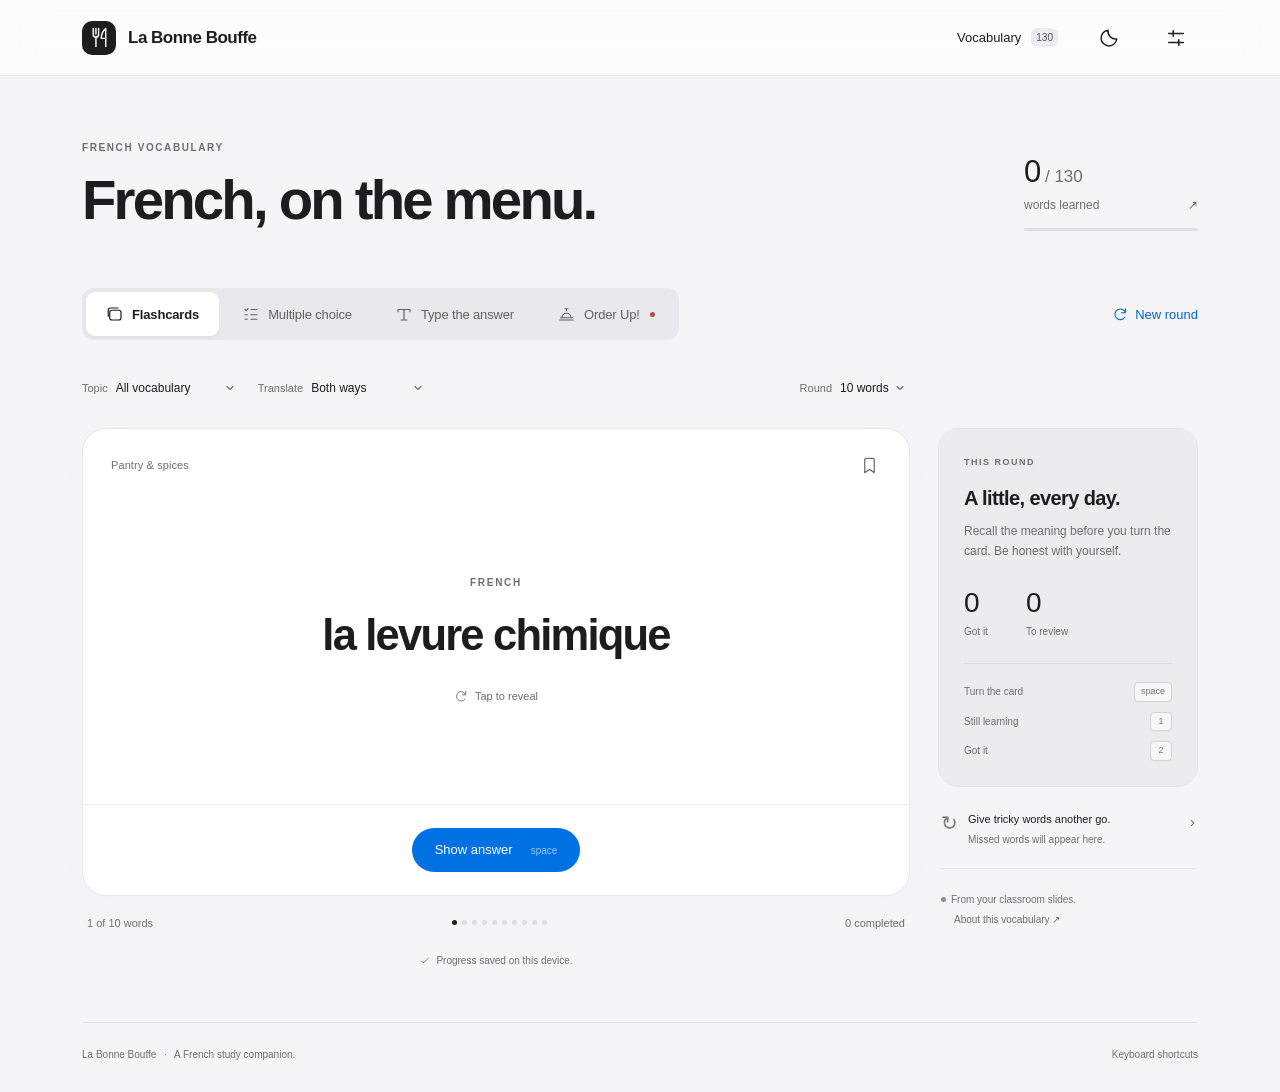
==== commit 8162b756: "Rebalance speed tips and cases, add plate resale and new finishes" ====
--- a/index.html
+++ b/index.html
@@ -128,6 +128,13 @@
 @media(max-width:760px){.plate-shop-header h2{font-size:33px}.shop-wallet strong{font-size:31px}.shop-case-grid{gap:9px}.shop-case{padding:13px}.case-model{width:120px;height:100px}.case-handle{left:39px;width:44px;height:12px}.case-lid{top:12px;height:18px}.case-front{top:30px}.case-emblem{left:35px;width:48px;height:48px;top:3px}.case-front:before{left:17px;width:7px}.case-front:after{right:17px;width:7px}.case-front>i{left:15px;width:12px}.case-front>i:nth-child(2){right:15px}.shop-case-price{font-size:17px}.shop-case-price i{display:none}.shop-case-detail{gap:20px}.shop-case-detail h3{font-size:21px}.shop-open-action{min-width:180px}.shop-drop-grid{grid-template-columns:repeat(3,minmax(0,1fr))}.shop-item-art{height:105px}.shop-odds{gap:10px}.shop-odds>span{font-size:8px}.shop-inspector{gap:20px;min-height:250px;padding-inline:0}.shop-inspect-art{height:215px}.shop-inspect-copy h3{font-size:26px}.shop-condition{flex-wrap:wrap;gap:6px 12px}.shop-result-art{width:230px;height:230px}.shop-result h3{font-size:34px}.shop-footer{padding-inline:24px;line-height:1.8}}
 @media(max-width:520px){.plate-shop{border-radius:15px}.plate-shop-header{padding:19px 16px 22px;gap:12px}.shop-back{font-size:10px;margin-bottom:19px}.shop-kicker{font-size:6px;letter-spacing:1px}.plate-shop-header h2{font-size:29px;letter-spacing:-1.2px;max-width:200px}.shop-wallet{min-width:66px}.shop-wallet>span{font-size:6px;letter-spacing:.7px}.shop-wallet strong{font-size:27px;gap:6px}.shop-wallet strong i{font-size:15px}.shop-wallet small{font-size:7px}.shop-toolbar{padding:0 16px;gap:10px}.shop-tabs{gap:17px}.shop-tabs button{font-size:10px;padding-block:14px}.shop-tabs button span{font-size:7px;padding:1px 4px}.shop-equipped-label{font-size:7px;max-width:120px}.shop-body{padding:19px 14px 24px}.shop-case-grid{gap:7px}.shop-case{padding:11px 8px;border-radius:7px}.case-model{width:77px;height:70px;margin-top:8px}.case-handle{left:25px;width:27px;height:9px;border-width:3px}.case-lid{top:9px;height:13px;border-radius:4px 4px 0 0}.case-front{top:22px;border-radius:0 0 4px 4px}.case-emblem{left:23px;width:30px;height:30px;top:1px}.case-front:before{left:10px;width:4px;border-width:1px}.case-front:after{right:10px;width:4px;border-width:1px}.case-front>i{left:8px;width:9px;height:10px}.case-front>i:nth-child(2){right:8px}.case-front>b{font-size:3px;letter-spacing:.3px;bottom:5px}.case-serial{font-size:3px;right:3px;bottom:15px}.shop-case-name{font-size:11px;line-height:1.4;margin-top:13px;min-height:31px}.shop-case-sub{display:none}.shop-case-price{font-size:16px;margin-top:10px;padding-top:10px}.shop-case-price small{font-size:8px}.shop-case-detail{display:block;padding:23px 0 18px}.shop-case-detail h3{font-size:22px}.shop-case-detail p:not(.shop-kicker){font-size:10px;line-height:1.8}.shop-open-action{margin-top:19px}.shop-open-action .shop-primary{min-height:44px}.shop-odds{grid-template-columns:repeat(2,minmax(0,1fr));gap:10px 20px;padding:15px 0}.shop-odds>span{font-size:9px}.shop-odds>span:first-child{font-size:7px}.shop-odds b{margin-left:auto}.shop-section-heading{margin-top:22px;gap:12px}.shop-section-heading>span{font-size:7px;max-width:135px;line-height:1.6}.shop-section-heading h3{font-size:12px}.shop-drop-grid{grid-template-columns:repeat(2,minmax(0,1fr));gap:8px}.shop-item{padding:9px 10px 11px}.shop-item-art{height:111px;padding:5px}.shop-item-kind{font-size:5.5px;letter-spacing:.3px}.shop-item>strong{font-size:10px}.shop-item-wear{font-size:7px}.shop-item-equipped{font-size:5px;letter-spacing:.6px;padding:3px 4px}.shop-inspector{grid-template-columns:1fr;gap:10px;padding:0 4px 25px}.shop-inspect-art{height:225px;max-width:225px}.shop-inspect-copy h3{font-size:28px}.shop-inspect-copy .shop-primary,.classic-inspector .shop-secondary{width:100%;margin-top:20px}.shop-inspect-copy .float-block{max-width:none}.shop-condition{font-size:11px}.shop-inspect-copy .shop-condition{margin-bottom:22px}.shop-inventory-heading{align-items:center}.shop-inventory-heading label{font-size:8px;gap:6px}.shop-inventory-heading select{font-size:9px;min-height:32px;max-width:116px;padding-left:7px}.shop-inventory-heading h3>span{font-size:9px;margin-left:4px}.shop-opening{padding:23px 0 25px}.shop-opening h3{font-size:25px;margin-bottom:29px}.case-reel{margin-inline:-14px}.reel-item{flex-basis:134px;width:134px;min-height:168px}.reel-item .shop-item-art{height:105px}.shop-result{padding:17px 0 10px}.shop-result-art{width:225px;height:225px;margin-block:17px 23px}.shop-result h3{font-size:32px}.shop-result .float-block{max-width:285px}.shop-result-actions{gap:8px}.shop-result-actions button{font-size:10px;padding-inline:15px;min-height:43px}.shop-footer{padding:14px 16px;display:block;font-size:6px;line-height:1.8}.shop-footer>span{display:block}.shop-footer>span:last-child{text-align:left;margin-top:5px;font-size:7px}.shop-item-wear>span{letter-spacing:-.3px}}
 @media(max-width:370px){.shop-body{padding-inline:11px}.plate-shop-header{padding-inline:13px}.plate-shop-header h2{font-size:26px}.shop-wallet strong{font-size:24px}.case-model{width:67px;transform:rotate(-6deg) scale(.9);transform-origin:center}.case-front:before{left:8px}.case-front:after{right:8px}.case-front>i{left:7px}.case-front>i:nth-child(2){right:7px}.case-emblem{left:18px}.case-handle{left:20px}.shop-case-name{font-size:10px}.shop-item-art{height:97px}.shop-toolbar{padding-inline:13px}.shop-equipped-label{max-width:100px}.shop-case-grid{gap:5px}.shop-case{padding-inline:6px}.case-reel{margin-inline:-11px}.shop-result-art{width:205px;height:205px}}
+/* Resale keeps the exact instance's float and credits the tip wallet once. */
+.shop-item-value{font:8px ui-monospace,SFMono-Regular,Consolas,monospace;color:#dcc699;margin-top:9px;line-height:1.5}
+.shop-sale-value{max-width:330px;margin-top:20px;padding-top:13px;border-top:1px solid var(--shop-line)}.shop-sale-value>span{display:flex;justify-content:space-between;font:7px ui-monospace,SFMono-Regular,Consolas,monospace;letter-spacing:1px;color:#aab5be;gap:15px}.shop-sale-value strong{font-size:13px;color:#e7c68d;letter-spacing:0;font-weight:500}.shop-sale-value>small{display:block;margin-top:7px;color:#9fadb8;font:8px ui-monospace,SFMono-Regular,Consolas,monospace;line-height:1.7;letter-spacing:-.15px}
+.shop-inspect-actions{display:flex;align-items:stretch;flex-wrap:wrap;gap:9px;margin-top:20px}.shop-inspect-copy .shop-inspect-actions .shop-primary{margin-top:0}.shop-sell-button{font-size:10px;color:#d8c6a4!important}
+.shop-sale-confirm{width:100%;padding:14px;border:1px solid #796a4e;border-radius:6px;background:#e0bd7410;text-align:left}.shop-sale-confirm>p{font-size:12px;line-height:1.6;margin:0 0 9px;color:#e4e9ed}.shop-sale-confirm>p strong{font-weight:550;color:#ead29f}.shop-sale-confirm>small{display:block;font-size:9px;color:#b7bdc3;line-height:1.6;margin-bottom:12px}.shop-sale-confirm>div{display:flex;gap:8px}.shop-sale-confirm button{font-size:10px;min-height:37px;padding:9px 16px}.shop-sale-notice{margin:0;padding:12px 32px;border-bottom:1px solid #71644c;background:#dac08913;font-size:11px;color:#e1c891;line-height:1.6}
+.shop-result-sale{max-width:330px;margin:14px auto 8px;text-align:center}.shop-result-sale .shop-sale-value{margin:0 auto 14px;padding-top:17px}.shop-result-sale .shop-sale-value>span{align-items:center}.shop-result-sale .shop-sale-confirm{margin-top:15px}.shop-result-sale .shop-sale-confirm>div{justify-content:center}
+@media(max-width:520px){.shop-inspect-copy .shop-inspect-actions>.shop-primary,.shop-inspect-actions>.shop-sell-button{flex:1;width:auto;min-width:120px;padding-inline:13px}.shop-sale-value{max-width:none}.shop-sale-value>small{font-size:7px}.shop-sale-confirm button{flex:1}.shop-sale-notice{padding:11px 16px;font-size:10px}.shop-item-value{font-size:7px}.shop-result-sale{max-width:285px}.shop-inspect-actions{margin-top:18px}}
 
 </style>
 
@@ -393,7 +400,7 @@
     }
     const patience = 26000 + (size - 1) * 6500;
     s.order = { ids, kind: restock ? 'restock' : 'plate', target: restock ? (target === 'en' ? 'fr' : 'en') : target,
-      choices: E.shuffle(choices, s.random), errors: [], hint: false, patience, maxPatience: patience,
+      choices: E.shuffle(choices, s.random), errors: [], hint: false, patience, maxPatience: patience, elapsed:0,
       table: 1 + Math.floor(s.random() * 8) };
     s.seen.push(...ids);
   }
@@ -411,7 +418,9 @@
       s.bestStreak = Math.max(s.bestStreak, s.streak);
       const multiplier = Math.min(4, 1 + Math.floor(Math.max(0, s.streak - 1) / 3));
       const earned = clean ? o.ids.length * 100 * multiplier + (s.timed ? Math.ceil(o.patience / 1000) * 2 : 0) : o.ids.length * 40;
-      const tip = clean ? o.ids.length * 3 * multiplier : 1;
+      // Speed affects tips; streaks multiply points only. Practice keeps its relaxed clock.
+      const speedTip=Math.max(1,Math.ceil(5*(1-Math.min(1,o.elapsed/o.maxPatience))));
+      const tip=clean?speedTip:1;
       s.score += earned; s.tips += tip;
       s.feedback = { type: 'served', clean, earned, tip, reason };
     } else {
@@ -460,7 +469,9 @@
     s.phase = 'finished'; s.paused = false;
   }
   function tick(s, delta) {
-    if (s.phase !== 'active' || s.paused || !s.timed || !Number.isFinite(delta) || delta <= 0) return;
+    if (s.phase !== 'active' || s.paused || !Number.isFinite(delta) || delta <= 0) return;
+    s.order.elapsed+=delta;
+    if(!s.timed)return;
     s.remaining = Math.max(0, s.remaining - delta);
     s.order.patience = Math.max(0, s.order.patience - delta);
     if (s.remaining === 0) finish(s);
@@ -481,11 +492,11 @@
 (function (root) {
   'use strict';
   const rarities = [
-    { id: 'mil-spec', name: 'Mil-Spec', color: '#6388f5', rank: 0 },
-    { id: 'restricted', name: 'Restricted', color: '#a480f5', rank: 1 },
-    { id: 'classified', name: 'Classified', color: '#df76c9', rank: 2 },
-    { id: 'covert', name: 'Covert', color: '#f17673', rank: 3 },
-    { id: 'extraordinary', name: 'Extraordinary', color: '#e9bd64', rank: 4 }
+    { id: 'mil-spec', name: 'Mil-Spec', color: '#6388f5', rank: 0, value:6 },
+    { id: 'restricted', name: 'Restricted', color: '#a480f5', rank: 1, value:16 },
+    { id: 'classified', name: 'Classified', color: '#df76c9', rank: 2, value:40 },
+    { id: 'covert', name: 'Covert', color: '#f17673', rank: 3, value:100 },
+    { id: 'extraordinary', name: 'Extraordinary', color: '#e9bd64', rank: 4, value:260 }
   ];
   const skins = [
     { id:'blueprint', name:'Blueprint', rarity:0, finish:'grid', colors:['#123b62','#44799d','#9cbecb'] },
@@ -501,12 +512,22 @@
     { id:'reactor', name:'Reactor Core', rarity:3, finish:'reactor', colors:['#201b26','#d63d28','#ffda83'] },
     { id:'obsidian', name:'Obsidian Bloom', rarity:3, finish:'bloom', colors:['#111822','#6a2f7d','#ffc8e1'] },
     { id:'aurora', name:'Aurora Fade', rarity:4, finish:'fade', colors:['#18375c','#c16ad7','#ffdb89'] },
-    { id:'dragon', name:'Dragonfire', rarity:4, finish:'dragon', colors:['#211b21','#b83c24','#ffda7c'] }
+    { id:'dragon', name:'Dragonfire', rarity:4, finish:'dragon', colors:['#211b21','#b83c24','#ffda7c'] },
+    { id:'urban', name:'Urban Camo', rarity:0, finish:'camo', colors:['#293839','#5a7069','#a3b0a0'] },
+    { id:'polar', name:'Polar Mesh', rarity:0, finish:'mesh', colors:['#263e5b','#82a0b6','#ebf2ee'] },
+    { id:'inkstream', name:'Inkstream', rarity:1, finish:'stream', colors:['#d3d5dc','#f9f9f3','#202937'] },
+    { id:'fuel-line', name:'Fuel Line', rarity:1, finish:'hazard', colors:['#282a28','#e8be2d','#f6e3a6'] },
+    { id:'hardened', name:'Case Hardened', rarity:2, finish:'tempered', colors:['#1e466d','#b683c5','#e6be63'] },
+    { id:'neo-noir', name:'Neo Noir', rarity:2, finish:'noir', colors:['#182335','#b8498f','#75e0e1'] },
+    { id:'orbital', name:'Orbital', rarity:3, finish:'orbital', colors:['#252e37','#f0f0e6','#f58231'] },
+    { id:'neon-beast', name:'Neon Beast', rarity:3, finish:'beast', colors:['#16354e','#7e4ab9','#f687be'] },
+    { id:'doppler', name:'Doppler', rarity:4, finish:'doppler', colors:['#15162d','#5238b2','#e761a3'] },
+    { id:'tiger-fang', name:'Tiger Fang', rarity:4, finish:'tiger', colors:['#201c1c','#efa52e','#ffdb71'] }
   ];
   const cases = [
     { id:'service', name:'Service Case', subtitle:'The everyday collection.', price:12, color:'#83b5e6', weights:[65,25,8,1.8,.2] },
-    { id:'after-hours', name:'After Hours', subtitle:'A different kind of night shift.', price:30, color:'#b49aed', weights:[40,35,19,5,1] },
-    { id:'reserve', name:'Chef’s Reserve', subtitle:'The top shelf of the collection.', price:60, color:'#e4bc70', weights:[15,38,32,12,3] }
+    { id:'after-hours', name:'After Hours', subtitle:'A different kind of night shift.', price:30, color:'#b49aed', weights:[44,35,16,4.2,.8] },
+    { id:'reserve', name:'Chef’s Reserve', subtitle:'The top shelf of the collection.', price:60, color:'#e4bc70', weights:[21,38,28,10.5,2.5] }
   ];
   const skinById = new Map(skins.map(s => [s.id,s]));
   const caseById = new Map(cases.map(c => [c.id,c]));
@@ -516,10 +537,11 @@
     if (root.crypto?.getRandomValues) { const a=new Uint32Array(1);root.crypto.getRandomValues(a);return a[0]/4294967296; }
     return Math.random();
   }
-  function fresh(tips=0) { return { balance:amount(tips), inventory:[], equipped:null, opened:0 }; }
+  function fresh(tips=0) { return { balance:amount(tips), inventory:[], equipped:null, opened:0, soldTips:0, soldCount:0 }; }
   function restore(data,lifetime=0) {
     if (!data || typeof data!=='object') return fresh(lifetime);
-    const state=fresh();state.balance=Math.min(amount(data.balance),amount(lifetime));
+    const state=fresh();state.soldTips=amount(data.soldTips);state.soldCount=amount(data.soldCount);
+    state.balance=Math.min(amount(data.balance),amount(lifetime)+state.soldTips);
     const seen=new Set();
     if (Array.isArray(data.inventory)) for (const item of data.inventory) {
       if (!item || typeof item.uid!=='string' || !/^[a-zA-Z0-9-]{1,90}$/.test(item.uid) || seen.has(item.uid) || !skinById.has(item.skin) || !Number.isFinite(item.float) || item.float<0 || item.float>1) continue;
@@ -559,12 +581,52 @@
   function equip(state,uid) { if(uid!==null&&!state.inventory.some(x=>x.uid===uid))return false;state.equipped=uid;return true; }
   function skin(item) { return skinById.get(item?.skin)||null; }
   function rarity(item) { const s=skin(item);return s?rarities[s.rarity]:null; }
+  function salePrice(item){const r=rarity(item);return r&&Number.isFinite(item.float)?Math.round(r.value*(1-clamp(item.float))):0;}
+  function sell(state,uid){
+    const index=state.inventory.findIndex(item=>item.uid===uid);
+    if(index<0)return {ok:false,error:'That plate is no longer in your inventory.'};
+    const item=state.inventory[index],price=salePrice(item);
+    state.inventory.splice(index,1);if(state.equipped===uid)state.equipped=null;
+    state.balance+=price;state.soldTips=amount(state.soldTips)+price;state.soldCount=amount(state.soldCount)+1;
+    return {ok:true,item,price};
+  }
+  // Uniform floats have mean 0.5; rounding integer rarity values preserves that mean.
+  function expectedResale(caseId){const box=caseById.get(caseId);return box?box.weights.reduce((n,p,i)=>n+p/100*rarities[i].value/2,0):0;}
   function seeded(seed) { let n=seed>>>0;return ()=>{n=(1664525*n+1013904223)>>>0;return n/4294967296;}; }
   function art(item,prefix='plate') {
     const s=skin(item);if(!s)return '';
     const id=String(prefix).replace(/[^a-zA-Z0-9-]/g,''), rng=seeded(item.seed||1), [a,b,c]=s.colors;
     const v=clamp(item.float||0), rotation=(item.seed||1)%360, gold=s.rarity===4;
     let pattern='';
+    if(s.finish==='camo')for(let n=0;n<38;n++){const x=rng()*220,y=rng()*220;pattern+=`<path d="M${x} ${y}h${10+rng()*35}v16h-10v17h-23v-14h-14v-11Z" fill="${n%3?b:c}" opacity="${.3+rng()*.45}"/>`;}
+    if(s.finish==='mesh')for(let n=-110;n<330;n+=16)pattern+=`<path d="M${n} 0l220 220M${n} 0l-220 220" stroke="${c}" stroke-width="1.3" opacity=".7"/>`;
+    if(s.finish==='stream'){
+      pattern+=`<path d="M0 35h220v150H0Z" fill="${b}"/><path d="M20 45h70v17H20m125 90h65v18h-65" fill="${c}"/>`;
+      for(let n=0;n<45;n++){const x=Math.floor(rng()*26)*9,y=Math.floor(rng()*26)*9;pattern+=`<rect x="${x}" y="${y}" width="${3+Math.floor(rng()*3)*4}" height="4" fill="${n%5?'#263244':'#df9be1'}" opacity=".65"/>`;}
+      pattern+=`<path d="m110 65 32 45-32 45-32-45Z" fill="none" stroke="${c}" stroke-width="5"/><path d="M105 95h10v30h-10Z" fill="${c}"/>`;
+    }
+    if(s.finish==='hazard'){
+      pattern+=`<path d="M0 30h220v160H0Z" fill="${b}"/>`;
+      for(let n=-110;n<330;n+=38)pattern+=`<path d="M${n} 0l90 220h17L${n+17} 0Z" fill="${a}"/>`;
+      pattern+=`<circle cx="110" cy="110" r="47" fill="${a}" stroke="${c}" stroke-width="3"/><path d="M90 137V86h29v51m-29-32h29m0-19 15 16v27q0 8 8 8" fill="none" stroke="${b}" stroke-width="6" stroke-linejoin="round"/>`;
+    }
+    if(s.finish==='tempered')for(let n=0;n<32;n++){const x=rng()*240,y=rng()*240;pattern+=`<ellipse cx="${x}" cy="${y}" rx="${20+rng()*45}" ry="${10+rng()*34}" fill="${['#248ec2','#9d6bbb','#d6b46b','#dae6dc'][n%4]}" opacity=".65" filter="url(#${id}-blur)"/>`;}
+    if(s.finish==='noir'){
+      for(let n=0;n<12;n++)pattern+=`<path d="M${n*30-40} 0l-65 220" stroke="${n%2?b:c}" stroke-width="${n%3?1:14}" opacity=".3"/>`;
+      pattern+=`<path d="M75 193q40-12 38-38l-11-13 3-20-10-4 14-25 4-34q46 1 51 44l-20 61 15 28" fill="${b}" stroke="${c}" stroke-width="2"/><path d="M113 59q-48 13-50 66l-21 38 37-16 8-23m21-31 23 3-10 8m-10 21 15 5-14 6" fill="none" stroke="${c}" stroke-width="3"/>`;
+    }
+    if(s.finish==='orbital'){
+      pattern+=`<circle cx="110" cy="110" r="84" fill="${b}"/><path d="M-5 35h140l-40 49H-5m230 90H86l40-49h99" fill="${a}"/><path d="M-5 65h105v14H-5m230 80h-104v-14h104" fill="${c}"/><circle cx="110" cy="110" r="36" fill="${a}" stroke="${c}" stroke-width="4"/><path d="m110 83 23 40H87Z" fill="none" stroke="${b}" stroke-width="4"/><path d="M21 116h32m114-14h32" stroke="${a}" stroke-width="4"/>`;
+    }
+    if(s.finish==='beast'){
+      for(let n=0;n<20;n++)pattern+=`<path d="M${rng()*220} 230q${-60+rng()*120}-130 ${rng()*100-50}-240" fill="none" stroke="${n%2?b:c}" stroke-width="${4+rng()*7}" opacity=".55"/>`;
+      pattern+=`<path d="M46 95 70 49l34 18 42-22 34 51-16 61-53 32-51-28Z" fill="${a}" stroke="${c}" stroke-width="4"/><path d="m67 93 32 7-23 13m47-13 30-12-10 26" fill="${c}"/><path d="M72 134q38 31 73-4l-12 35-22 12-25-14Z" fill="${b}"/><path d="m75 138 12 18 5-10 13 22 10-20 9 14 17-26" fill="#f9ebcd"/>`;
+    }
+    if(s.finish==='doppler')for(let n=0;n<12;n++)pattern+=`<path d="M-40 ${n*25}Q${240-rng()*70} ${-70+rng()*120} ${80+rng()*120} 260L260 260V-30Z" fill="${n%3===0?c:n%3===1?b:a}" opacity=".5"/>`;
+    if(s.finish==='tiger'){
+      pattern+=`<circle cx="110" cy="110" r="94" fill="${b}"/>`;
+      for(let n=-1;n<9;n++)pattern+=`<path d="M-10 ${n*34}q90-24 125-6l-45 18 60 9-140 1Zm240 ${n*34+14}q-90-24-125-6l45 18-60 9 140 1Z" fill="${a}"/>`;
+    }
     if(s.finish==='grid')for(let n=-100;n<330;n+=22)pattern+=`<path d="M${n} 0v220M0 ${n}h220"/>`;
     if(s.finish==='speckle')for(let n=0;n<160;n++)pattern+=`<circle cx="${rng()*220}" cy="${rng()*220}" r="${.5+rng()*2.7}" fill="${n%3?c:b}" opacity="${.15+rng()*.5}"/>`;
     if(s.finish==='carbon')for(let y=0;y<240;y+=16)for(let x=0;x<240;x+=16)pattern+=`<path d="M${x} ${y}l12 12m-12-7 12 12" stroke="${(x+y)%32?b:c}" opacity=".4" stroke-width="4"/>`;
@@ -598,7 +660,7 @@
     }
     return `<svg class="skin-art skin-tier-${s.rarity}" viewBox="0 0 220 220" preserveAspectRatio="none" xmlns="http://www.w3.org/2000/svg" aria-hidden="true"><defs><radialGradient id="${id}-base" cx="35%" cy="25%"><stop stop-color="${b}"/><stop offset="1" stop-color="${a}"/></radialGradient><radialGradient id="${id}-light"><stop offset=".55" stop-color="#fff" stop-opacity="0"/><stop offset=".85" stop-color="#fff" stop-opacity=".12"/><stop offset="1" stop-color="#000" stop-opacity=".35"/></radialGradient><linearGradient id="${id}-rim" x2="1" y2="1"><stop stop-color="${gold?'#fff0b7':c}"/><stop offset=".35" stop-color="${gold?'#ad701c':a}"/><stop offset=".68" stop-color="${gold?'#fbd47e':c}"/><stop offset="1" stop-color="${gold?'#86541a':b}"/></linearGradient><linearGradient id="${id}-rainbow" x2="1" y2="1"><stop stop-color="#4cced0"/><stop offset=".35" stop-color="#7282ed"/><stop offset=".65" stop-color="#ef79bc"/><stop offset="1" stop-color="#ffdb85"/></linearGradient><clipPath id="${id}-clip"><circle cx="110" cy="110" r="90"/></clipPath><filter id="${id}-blur"><feGaussianBlur stdDeviation="12"/></filter></defs><circle cx="110" cy="112" r="104" fill="#000" opacity=".22"/><circle cx="110" cy="108" r="103" fill="url(#${id}-rim)"/><circle cx="110" cy="108" r="97" fill="url(#${id}-base)"/><g clip-path="url(#${id}-clip)" transform="rotate(${rotation} 110 110)" fill="none" stroke="${c}" stroke-width=".7" stroke-opacity=".55">${pattern}</g><circle cx="110" cy="110" r="81" fill="none" stroke="${c}" stroke-opacity=".6" stroke-width="1"/><g clip-path="url(#${id}-clip)">${scratches}</g><circle cx="110" cy="108" r="97" fill="url(#${id}-light)"/><circle cx="110" cy="108" r="100" fill="none" stroke="#fff" stroke-opacity="${.32-v*.2}" stroke-width=".8"/>${gold?'<path d="m110 8 2 5 5 2-5 2-2 5-2-5-5-2 5-2Z" fill="#fff4c8"/>':''}</svg>`;
   }
-  const api={rarities,skins,cases,fresh,restore,wear,draw,open,equipped,equip,skin,rarity,art,random};
+  const api={rarities,skins,cases,fresh,restore,wear,draw,open,equipped,equip,skin,rarity,salePrice,sell,expectedResale,art,random};
   root.BOUFFE_PLATES=api;if(typeof module!=='undefined')module.exports=api;
 })(globalThis);
 
@@ -869,7 +931,7 @@
   const $=q=>document.querySelector(q);
   const esc=s=>String(s).replace(/[&<>"']/g,c=>({'&':'&amp;','<':'&lt;','>':'&gt;','"':'&quot;',"'":'&#39;'}[c]));
   const arrow='<svg viewBox="0 0 24 24" aria-hidden="true"><path d="m9 5-7 7 7 7M2 12h19"/></svg>';
-  let context=null,active=false,tab='cases',selectedCase='service',stage='browse',prize=null,inspected=null,sort='newest',timer=null,generation=0,artSerial=0;
+  let context=null,active=false,tab='cases',selectedCase='service',stage='browse',prize=null,inspected=null,sort='newest',timer=null,generation=0,artSerial=0,pendingSale=null,lastSale='';
   const box=()=>S.cases.find(c=>c.id===selectedCase)||S.cases[0];
   const money=n=>n.toLocaleString('en-CA');
   const art=item=>S.art(item,`shop-${++artSerial}`);
@@ -881,31 +943,37 @@
   function caseCards(){return `<div class="shop-case-grid">${S.cases.map(c=>`<button class="shop-case ${c.id===selectedCase?'is-selected':''}" data-shop-case="${c.id}" aria-pressed="${c.id===selectedCase}" style="--case-color:${c.color}">${caseArt(c)}<span class="shop-case-name">${esc(c.name)}</span><span class="shop-case-sub">${esc(c.subtitle)}</span><span class="shop-case-price">${c.price} <small>tips</small><i>${c.id===selectedCase?'SELECTED':'SELECT'}</i></span></button>`).join('')}</div>`;}
   function plateCard(item,{preview=false,reel=false}={}){
     const skin=S.skin(item),r=S.rarity(item),owned=context.state.equipped===item.uid;
-    const details=preview||reel?'':`<span class="shop-item-wear">${S.wear(item.float).short}<span>${item.float.toFixed(6)}</span></span>${owned?'<i class="shop-item-equipped">EQUIPPED</i>':''}`;
+    const details=preview||reel?'':`<span class="shop-item-wear">${S.wear(item.float).short}<span>${item.float.toFixed(6)}</span></span><span class="shop-item-value">Sell · ${S.salePrice(item)} tips</span>${owned?'<i class="shop-item-equipped">EQUIPPED</i>':''}`;
     const content=`<div class="shop-item-art">${art(item)}</div><span class="shop-item-kind">PLATE / ${esc(r.name.toUpperCase())}</span><strong>${esc(skin.name)}</strong>${details}`;
     return preview||reel?`<div class="shop-item ${reel?'reel-item':''}" style="--rarity:${r.color}">${content}</div>`:`<button class="shop-item ${inspected===item.uid?'is-inspected':''}" data-shop-inspect="${item.uid}" style="--rarity:${r.color}" aria-pressed="${inspected===item.uid}">${content}</button>`;
   }
-  function browse(){const c=box();return `${caseCards()}<section class="shop-case-detail"><div><p class="shop-kicker">${esc(c.name.toUpperCase())} / 14 FINISHES</p><h3>Something for the pass.</h3><p>A fresh plate, its own pattern, and a float from 0 to 1. Every drop stays in your collection.</p></div><div class="shop-open-action"><button class="shop-primary" data-shop-action="open" ${context.state.balance<c.price?'disabled':''}>Open case <span>${c.price} tips</span></button><small>${context.state.balance<c.price?`${c.price-context.state.balance} more tips needed. Earn them in a shift.`:`${money(context.state.balance-c.price)} tips will remain.`}</small></div></section><div class="shop-odds"><span>DROP CHANCES</span>${S.rarities.map((r,i)=>`<span style="--rarity:${r.color}"><i></i>${esc(r.name)}<b>${c.weights[i]}%</b></span>`).join('')}</div><section class="shop-contents"><div class="shop-section-heading"><h3>Inside the case</h3><span>Rarity sets the finish. Float sets the wear.</span></div><div class="shop-drop-grid">${S.skins.map(s=>plateCard(sample(s),{preview:true})).join('')}</div></section>`;}
+  function browse(){const c=box();return `${caseCards()}<section class="shop-case-detail"><div><p class="shop-kicker">${esc(c.name.toUpperCase())} / ${S.skins.length} FINISHES</p><h3>Something for the pass.</h3><p>A fresh plate, its own pattern, and a float from 0 to 1. Equip your drops or sell them back for tips.</p></div><div class="shop-open-action"><button class="shop-primary" data-shop-action="open" ${context.state.balance<c.price?'disabled':''}>Open case <span>${c.price} tips</span></button><small>${context.state.balance<c.price?`${c.price-context.state.balance} more tips needed. Earn them in a shift.`:`${money(context.state.balance-c.price)} tips will remain.`}</small></div></section><div class="shop-odds"><span>DROP CHANCES</span>${S.rarities.map((r,i)=>`<span style="--rarity:${r.color}"><i></i>${esc(r.name)}<b>${c.weights[i]}%</b></span>`).join('')}</div><section class="shop-contents"><div class="shop-section-heading"><h3>Inside the case</h3><span>Rarity sets the finish. Float sets the wear.</span></div><div class="shop-drop-grid">${[...S.skins].sort((a,b)=>a.rarity-b.rarity).map(s=>plateCard(sample(s),{preview:true})).join('')}</div></section>`;}
   function floatMeter(item){return `<div class="float-block"><div class="float-label"><span>WEAR RATING</span><strong>${item.float.toFixed(6)}</strong></div><div class="float-meter"><i></i><i></i><i></i><i></i><i></i><b style="left:${Math.min(99.5,Math.max(.5,item.float*100))}%"></b></div><div class="float-ends"><span>0.00 / PRISTINE</span><span>1.00 / WORN</span></div></div>`;}
+  function saleControl(item){
+    const price=S.salePrice(item);
+    if(pendingSale!==item.uid)return `<button class="shop-secondary shop-sell-button" data-shop-request-sell="${item.uid}">Sell for ${price} tips</button>`;
+    return `<div class="shop-sale-confirm" role="group" aria-label="Confirm plate sale"><p>Sell this plate for <strong>${price} tips</strong>?</p>${context.state.equipped===item.uid?'<small>House porcelain will become your equipped plate.</small>':''}<div><button class="shop-primary" data-shop-confirm-sell="${item.uid}">Sell plate</button><button class="shop-secondary" data-shop-action="cancel-sale">Keep it</button></div></div>`;
+  }
+  function saleValue(item){const value=S.rarity(item).value;return `<div class="shop-sale-value"><span>SELL VALUE <strong>${S.salePrice(item)} tips</strong></span><small>round(${value} rarity value × (1 − ${item.float.toFixed(6)} float))</small></div>`;}
   function inspect(item){
     if(!item)return `<div class="shop-inspector classic-inspector"><div class="shop-inspect-art"><div class="classic-plate"></div></div><div class="shop-inspect-copy"><p class="shop-kicker">THE ORIGINAL</p><h3>House porcelain.</h3><p>The plate that started it all. Always in your collection.</p><button class="shop-secondary" data-shop-equip="classic" ${context.state.equipped===null?'disabled':''}>${context.state.equipped===null?'Currently equipped':'Equip plate'}</button></div></div>`;
     const skin=S.skin(item),r=S.rarity(item),isEquipped=context.state.equipped===item.uid;
-    return `<div class="shop-inspector" style="--rarity:${r.color}"><div class="shop-inspect-art">${art(item)}</div><div class="shop-inspect-copy"><p class="shop-rarity">${esc(r.name.toUpperCase())} / PLATE FINISH</p><h3>${esc(skin.name)}</h3><p class="shop-condition">${S.wear(item.float).name}<span>Pattern #${item.seed}</span></p>${floatMeter(item)}<button class="shop-primary" data-shop-equip="${item.uid}" ${isEquipped?'disabled':''}>${isEquipped?'Currently equipped':'Equip plate'}</button></div></div>`;
+    return `<div class="shop-inspector" style="--rarity:${r.color}"><div class="shop-inspect-art">${art(item)}</div><div class="shop-inspect-copy"><p class="shop-rarity">${esc(r.name.toUpperCase())} / PLATE FINISH</p><h3>${esc(skin.name)}</h3><p class="shop-condition">${S.wear(item.float).name}<span>Pattern #${item.seed}</span></p>${floatMeter(item)}${saleValue(item)}<div class="shop-inspect-actions"><button class="shop-primary" data-shop-equip="${item.uid}" ${isEquipped?'disabled':''}>${isEquipped?'Currently equipped':'Equip plate'}</button>${saleControl(item)}</div></div></div>`;
   }
   function inventory(){
     let items=[...context.state.inventory];
-    items.sort(sort==='float'?(a,b)=>a.float-b.float:sort==='rarity'?(a,b)=>S.skin(b).rarity-S.skin(a).rarity||a.float-b.float:(a,b)=>b.acquired-a.acquired||context.state.inventory.indexOf(b)-context.state.inventory.indexOf(a));
+    items.sort(sort==='value'?(a,b)=>S.salePrice(b)-S.salePrice(a):sort==='float'?(a,b)=>a.float-b.float:sort==='rarity'?(a,b)=>S.skin(b).rarity-S.skin(a).rarity||a.float-b.float:(a,b)=>b.acquired-a.acquired||context.state.inventory.indexOf(b)-context.state.inventory.indexOf(a));
     const selected=context.state.inventory.find(x=>x.uid===inspected);
-    return `${inspect(selected)}<div class="shop-section-heading shop-inventory-heading"><h3>Your collection <span>${items.length+1}</span></h3><label>Sort<select id="shop-sort"><option value="newest" ${sort==='newest'?'selected':''}>Newest first</option><option value="rarity" ${sort==='rarity'?'selected':''}>Rarity</option><option value="float" ${sort==='float'?'selected':''}>Lowest float</option></select></label></div><div class="shop-drop-grid shop-inventory"><button class="shop-item shop-classic-card ${inspected===null?'is-inspected':''}" data-shop-inspect="classic" aria-pressed="${inspected===null}" style="--rarity:#89939b"><div class="shop-item-art"><div class="classic-plate"></div></div><span class="shop-item-kind">PLATE / ORIGINAL</span><strong>House porcelain</strong><span class="shop-item-wear">The original</span>${context.state.equipped===null?'<i class="shop-item-equipped">EQUIPPED</i>':''}</button>${items.map(item=>plateCard(item)).join('')}</div>${!items.length?'<div class="shop-empty"><p>Your first finish is still in a case.</p><button class="shop-secondary" data-shop-tab="cases">Browse cases</button></div>':''}`;
+    return `${inspect(selected)}<div class="shop-section-heading shop-inventory-heading"><h3>Your collection <span>${items.length+1}</span></h3><label>Sort<select id="shop-sort"><option value="newest" ${sort==='newest'?'selected':''}>Newest first</option><option value="rarity" ${sort==='rarity'?'selected':''}>Rarity</option><option value="float" ${sort==='float'?'selected':''}>Lowest float</option><option value="value" ${sort==='value'?'selected':''}>Sell value</option></select></label></div><div class="shop-drop-grid shop-inventory"><button class="shop-item shop-classic-card ${inspected===null?'is-inspected':''}" data-shop-inspect="classic" aria-pressed="${inspected===null}" style="--rarity:#89939b"><div class="shop-item-art"><div class="classic-plate"></div></div><span class="shop-item-kind">PLATE / ORIGINAL</span><strong>House porcelain</strong><span class="shop-item-wear">The original</span>${context.state.equipped===null?'<i class="shop-item-equipped">EQUIPPED</i>':''}</button>${items.map(item=>plateCard(item)).join('')}</div>${!items.length?'<div class="shop-empty"><p>Your first finish is still in a case.</p><button class="shop-secondary" data-shop-tab="cases">Browse cases</button></div>':''}`;
   }
   function opening(){
     const c=box(),items=Array.from({length:32},()=>S.draw(c.id));items[25]=prize;
     return `<div class="shop-opening"><p class="shop-kicker">${esc(c.name.toUpperCase())}</p><h3>Unboxing your plate.</h3><div class="case-reel"><i class="reel-pointer top"></i><div class="reel-window"><div class="reel-track">${items.map(item=>plateCard(item,{reel:true})).join('')}</div></div><i class="reel-pointer bottom"></i></div><p class="shop-opening-caption">Every finish has its own float and pattern.</p><button class="shop-secondary" data-shop-action="reveal">Skip reveal</button></div>`;
   }
-  function result(){const r=S.rarity(prize),skin=S.skin(prize);return `<div class="shop-result" style="--rarity:${r.color}"><p class="shop-kicker">ADDED TO YOUR INVENTORY</p><div class="shop-result-art">${art(prize)}</div><span class="shop-rarity">${esc(r.name.toUpperCase())}</span><h3>${esc(skin.name)}</h3><p class="shop-condition">${S.wear(prize.float).name}<span>Pattern #${prize.seed}</span></p>${floatMeter(prize)}<div class="shop-result-actions"><button class="shop-primary" data-shop-action="equip-result">Equip plate</button><button class="shop-secondary" data-shop-action="keep">View in inventory</button></div><button class="shop-text" data-shop-action="cases">Back to cases</button></div>`;}
+  function result(){const r=S.rarity(prize),skin=S.skin(prize);return `<div class="shop-result" style="--rarity:${r.color}"><p class="shop-kicker">ADDED TO YOUR INVENTORY</p><div class="shop-result-art">${art(prize)}</div><span class="shop-rarity">${esc(r.name.toUpperCase())}</span><h3>${esc(skin.name)}</h3><p class="shop-condition">${S.wear(prize.float).name}<span>Pattern #${prize.seed}</span></p>${floatMeter(prize)}<div class="shop-result-actions"><button class="shop-primary" data-shop-action="equip-result">Equip plate</button><button class="shop-secondary" data-shop-action="keep">View in inventory</button></div><div class="shop-result-sale">${saleValue(prize)}${saleControl(prize)}</div><button class="shop-text" data-shop-action="cases">Back to cases</button></div>`;}
   function render(){
     if(!active)return;
-    context.host.innerHTML=`<section class="plate-shop" aria-label="Plate collection">${header()}<div class="shop-body">${stage==='opening'?opening():stage==='result'?result():tab==='cases'?browse():inventory()}</div><footer class="shop-footer"><span>YOUR KITCHEN. YOUR COLLECTION.</span><span>Plates change the look. Your study progress stays the same.</span></footer></section>`;
+    context.host.innerHTML=`<section class="plate-shop" aria-label="Plate collection">${header()}${lastSale?`<p class="shop-sale-notice" role="status">${esc(lastSale)}</p>`:''}<div class="shop-body">${stage==='opening'?opening():stage==='result'?result():tab==='cases'?browse():inventory()}</div><footer class="shop-footer"><span>YOUR KITCHEN. YOUR COLLECTION.</span><span>Plates change the look. Your study progress stays the same.</span></footer></section>`;
   }
   function reveal(){
     if(!active||stage!=='opening')return;
@@ -917,7 +985,7 @@
     if(!active||stage!=='browse'||tab!=='cases')return;
     const transaction=S.open(context.state,selectedCase);
     if(!transaction.ok){announce(transaction.error);return;}
-    prize=transaction.item;save();stage='opening';const token=++generation;render();
+    prize=transaction.item;save();stage='opening';pendingSale=null;lastSale='';const token=++generation;render();
     const reduce=root.matchMedia?.('(prefers-reduced-motion: reduce)').matches;
     if(reduce){reveal();return;}
     requestAnimationFrame(()=>requestAnimationFrame(()=>{
@@ -933,18 +1001,29 @@
   }
   function dismiss(notify=true){if(!active)return;clearTimeout(timer);generation++;active=false;if(notify)context.onClose();}
   function open(options){
-    dismiss(false);context=options;active=true;tab='cases';stage='browse';prize=null;inspected=context.state.equipped;
+    dismiss(false);context=options;active=true;tab='cases';stage='browse';prize=null;inspected=context.state.equipped;pendingSale=null;lastSale='';
     render();$('.shop-back')?.focus({preventScroll:true});announce('Plate collection opened.');
   }
   document.addEventListener('click',e=>{
     if(!active)return;
     const b=e.target.closest('button');if(!b||b.disabled)return;
-    if(b.dataset.shopTab){clearTimeout(timer);generation++;tab=b.dataset.shopTab;stage='browse';render();return;}
+    if(b.dataset.shopTab){clearTimeout(timer);generation++;tab=b.dataset.shopTab;stage='browse';pendingSale=null;render();return;}
     if(b.dataset.shopCase){selectedCase=b.dataset.shopCase;render();return;}
-    if(b.dataset.shopInspect){inspected=b.dataset.shopInspect==='classic'?null:b.dataset.shopInspect;render();return;}
+    if(b.dataset.shopInspect){inspected=b.dataset.shopInspect==='classic'?null:b.dataset.shopInspect;pendingSale=null;render();return;}
+    if(b.dataset.shopRequestSell){
+      if(!context.state.inventory.some(item=>item.uid===b.dataset.shopRequestSell))return;
+      pendingSale=b.dataset.shopRequestSell;render();$('[data-shop-confirm-sell]')?.focus({preventScroll:true});return;
+    }
+    if(b.dataset.shopConfirmSell){
+      if(pendingSale!==b.dataset.shopConfirmSell)return;
+      const transaction=S.sell(context.state,pendingSale);pendingSale=null;
+      if(transaction.ok){save();lastSale=`${S.skin(transaction.item).name} sold for ${transaction.price} tips.`;announce(lastSale);tab='inventory';stage='browse';inspected=context.state.equipped||context.state.inventory.at(-1)?.uid||null;render();}
+      return;
+    }
     if(b.dataset.shopEquip){if(S.equip(context.state,b.dataset.shopEquip==='classic'?null:b.dataset.shopEquip)){save();render();announce('Plate equipped.');}return;}
     const action=b.dataset.shopAction;
     if(action==='close')dismiss();
+    if(action==='cancel-sale'){pendingSale=null;render();}
     if(action==='open')buy();
     if(action==='reveal')reveal();
     if(action==='cases'){tab='cases';stage='browse';render();}
@@ -1050,7 +1129,7 @@
   }
   function lobby() {
     const nextLevel = level() === 1 ? 100 : 350;
-    return `<div class="game-lobby"><div class="game-welcome"><span class="game-eyebrow">THE RESTAURANT GAME</span><h2>Order Up<span>!</span></h2><p class="game-lede">Read the order.<br>Build the plate. Keep it moving.</p><p class="game-description">Serve the right food to earn tips. Clean orders build your streak; missed words come back for practice.</p>
+    return `<div class="game-lobby"><div class="game-welcome"><span class="game-eyebrow">THE RESTAURANT GAME</span><h2>Order Up<span>!</span></h2><p class="game-lede">Read the order.<br>Build the plate. Keep it moving.</p><p class="game-description">Serve the right food to earn up to $5 per order. Faster clean orders pay more; missed words come back for practice.</p>
       <div class="game-setup"><fieldset><legend>Your shift</legend><div class="game-segment"><button data-game-setting="timed" data-value="true" aria-pressed="${saved.timed}">2-minute rush</button><button data-game-setting="timed" data-value="false" aria-pressed="${!saved.timed}">No pressure</button></div></fieldset>
       <div class="game-setup-row"><label>Orders in<select id="game-direction"><option value="fr-en" ${saved.direction === 'fr-en' ? 'selected' : ''}>French → English</option><option value="en-fr" ${saved.direction === 'en-fr' ? 'selected' : ''}>English → French</option></select></label><label>On the menu<select id="game-category"><option value="all">All food & drink</option>${D.categories.filter(c => G.foodTopics.includes(c.id)).map(c => `<option value="${c.id}" ${saved.category === c.id ? 'selected' : ''}>${escape(c.en)}</option>`).join('')}</select></label></div></div>
       <button class="game-primary game-start" data-game-action="start">${icon.bell}Open the kitchen${icon.arrow}</button><p class="game-start-note">${saved.timed ? 'Two minutes of service. Pauses whenever you need.' : 'No clock or patience meter. Finish whenever you like.'}</p></div>
@@ -1082,7 +1161,7 @@
   function strict() { return document.documentElement.dataset.exactAccents === 'true'; }
   function feedback() {
     const f = shift.feedback, correction = shift.phase === 'correction', success = f.type === 'served';
-    return `<div class="game-feedback ${success ? 'game-feedback-good' : ''}"><div class="feedback-seal">${success ? icon.check : icon.bell}</div><span class="game-eyebrow">${correction ? 'A MOMENT TO LEARN' : success ? 'SERVICE, PLEASE' : 'KEEP THIS ONE FOR REVIEW'}</span><h3>${correction ? 'Check the ticket.' : success ? (f.clean ? 'Beautifully served.' : 'Back on the menu.') : 'On to the next table.'}</h3><p>${correction ? f.reason : success ? `${f.clean ? 'A clean order.' : 'A little practice makes it stick.'} +${f.earned} points · ${money(f.tip)} in tips.` : f.reason}</p><div class="game-translation-list">${translations(shift.order.ids)}</div>${!correction && !f.clean ? '<p class="feedback-review-note">These words will come back for another go.</p>' : ''}<button class="game-primary" data-game-action="${correction ? 'retry' : 'next'}">${correction ? 'Try this order again' : 'Next ticket'}${icon.arrow}</button><small>Clock paused while you read.</small></div>`;
+    return `<div class="game-feedback ${success ? 'game-feedback-good' : ''}"><div class="feedback-seal">${success ? icon.check : icon.bell}</div><span class="game-eyebrow">${correction ? 'A MOMENT TO LEARN' : success ? 'SERVICE, PLEASE' : 'KEEP THIS ONE FOR REVIEW'}</span><h3>${correction ? 'Check the ticket.' : success ? (f.clean ? 'Beautifully served.' : 'Back on the menu.') : 'On to the next table.'}</h3><p>${correction ? f.reason : success ? `${f.clean ? `Served in ${(shift.order.elapsed/1000).toFixed(1)}s.` : 'A little practice makes it stick.'} +${f.earned} points · ${money(f.tip)} in tips.` : f.reason}</p><div class="game-translation-list">${translations(shift.order.ids)}</div>${!correction && !f.clean ? '<p class="feedback-review-note">These words will come back for another go.</p>' : ''}<button class="game-primary" data-game-action="${correction ? 'retry' : 'next'}">${correction ? 'Try this order again' : 'Next ticket'}${icon.arrow}</button><small>Clock paused while you read.</small></div>`;
   }
   function pauseScreen() {
     return `<div class="game-paused" role="dialog" aria-modal="true" aria-labelledby="pause-title"><div>${icon.pause}<span class="game-eyebrow">TAKE A BREATHER</span><h3 id="pause-title">Kitchen on pause.</h3><p>Your ticket and your time are right where you left them.</p><button class="game-primary" data-game-action="resume">${icon.play}Back to the kitchen</button><button class="game-text-button" data-game-action="finish">Finish this shift</button></div></div>`;
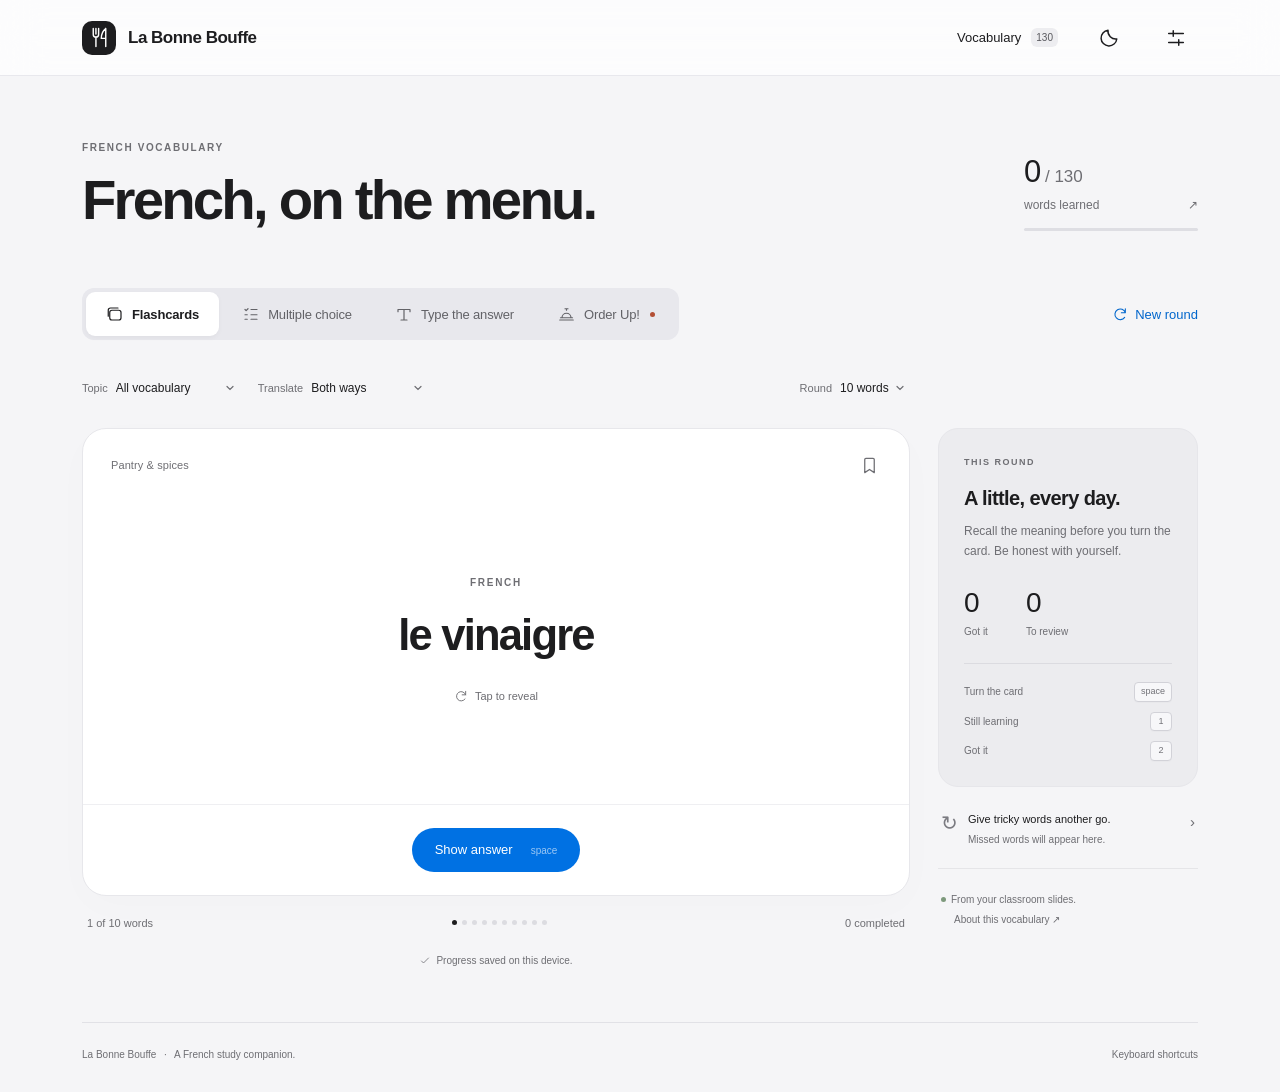
==== commit 02caf268: "Add seeded Covert Blue Gem, synthesized case audio and minimum resale" ====
--- a/index.html
+++ b/index.html
@@ -135,6 +135,10 @@
 .shop-sale-confirm{width:100%;padding:14px;border:1px solid #796a4e;border-radius:6px;background:#e0bd7410;text-align:left}.shop-sale-confirm>p{font-size:12px;line-height:1.6;margin:0 0 9px;color:#e4e9ed}.shop-sale-confirm>p strong{font-weight:550;color:#ead29f}.shop-sale-confirm>small{display:block;font-size:9px;color:#b7bdc3;line-height:1.6;margin-bottom:12px}.shop-sale-confirm>div{display:flex;gap:8px}.shop-sale-confirm button{font-size:10px;min-height:37px;padding:9px 16px}.shop-sale-notice{margin:0;padding:12px 32px;border-bottom:1px solid #71644c;background:#dac08913;font-size:11px;color:#e1c891;line-height:1.6}
 .shop-result-sale{max-width:330px;margin:14px auto 8px;text-align:center}.shop-result-sale .shop-sale-value{margin:0 auto 14px;padding-top:17px}.shop-result-sale .shop-sale-value>span{align-items:center}.shop-result-sale .shop-sale-confirm{margin-top:15px}.shop-result-sale .shop-sale-confirm>div{justify-content:center}
 @media(max-width:520px){.shop-inspect-copy .shop-inspect-actions>.shop-primary,.shop-inspect-actions>.shop-sell-button{flex:1;width:auto;min-width:120px;padding-inline:13px}.shop-sale-value{max-width:none}.shop-sale-value>small{font-size:7px}.shop-sale-confirm button{flex:1}.shop-sale-notice{padding:11px 16px;font-size:10px}.shop-item-value{font-size:7px}.shop-result-sale{max-width:285px}.shop-inspect-actions{margin-top:18px}}
+/* Sound remains inside the secret shop; seed coverage belongs to the finish. */
+.shop-toolbar-right{display:flex;align-items:center;justify-content:flex-end;gap:14px;min-width:0}.shop-sound-toggle{display:grid;place-items:center;width:32px;height:32px;flex-shrink:0;border:1px solid #46535e;border-radius:6px;color:#c7d0d8!important}.shop-sound-toggle:hover{background:#33414d}.shop-sound-toggle svg{width:17px;height:17px}.shop-sound-toggle[aria-pressed=true]{color:#8f9da9!important;border-color:#36434e}.shop-equipped-label{min-width:0;overflow-wrap:anywhere}
+.shop-gem-tag{font:7px ui-monospace,SFMono-Regular,Consolas,monospace;letter-spacing:.1px;color:#80ccf2;margin-top:6px;line-height:1.6}.shop-pattern-detail{width:100%;max-width:330px;margin:0 0 20px;padding:12px 0;border-block:1px solid #345166}.shop-pattern-detail>div:first-child{display:flex;justify-content:space-between;align-items:center;font:7px ui-monospace,SFMono-Regular,Consolas,monospace;letter-spacing:1px;color:#a3bdcf}.shop-pattern-detail strong{font-size:17px;letter-spacing:0;font-weight:500;color:#81d6ff}.shop-blue-meter{height:4px;border-radius:2px;background:#a7894e;overflow:hidden;margin:9px 0}.shop-blue-meter>i{display:block;height:100%;background:linear-gradient(90deg,#226dce,#78d8f4)}.shop-pattern-detail p{font:9px ui-monospace,SFMono-Regular,Consolas,monospace;color:#bee4f8;margin:10px 0 5px;line-height:1.5}.shop-pattern-detail>small{color:#9fafbc;font-size:8px;line-height:1.6}.shop-result .shop-pattern-detail{margin:0 auto 23px;text-align:left}.shop-result .shop-condition{margin-bottom:22px}
+@media(max-width:520px){.shop-toolbar-right{gap:8px}.shop-toolbar-right .shop-equipped-label{max-width:88px;font-size:6px}.shop-sound-toggle{width:29px;height:29px}.shop-sound-toggle svg{width:16px;height:16px}.shop-pattern-detail{max-width:none}.shop-result .shop-pattern-detail{max-width:285px}.shop-gem-tag{font-size:6px}}
 
 </style>
 
@@ -522,7 +526,8 @@
     { id:'orbital', name:'Orbital', rarity:3, finish:'orbital', colors:['#252e37','#f0f0e6','#f58231'] },
     { id:'neon-beast', name:'Neon Beast', rarity:3, finish:'beast', colors:['#16354e','#7e4ab9','#f687be'] },
     { id:'doppler', name:'Doppler', rarity:4, finish:'doppler', colors:['#15162d','#5238b2','#e761a3'] },
-    { id:'tiger-fang', name:'Tiger Fang', rarity:4, finish:'tiger', colors:['#201c1c','#efa52e','#ffdb71'] }
+    { id:'tiger-fang', name:'Tiger Fang', rarity:4, finish:'tiger', colors:['#201c1c','#efa52e','#ffdb71'] },
+    { id:'blue-gem', name:'Blue Gem', rarity:3, finish:'blue-gem', colors:['#704825','#b89b59','#58c6f4'] }
   ];
   const cases = [
     { id:'service', name:'Service Case', subtitle:'The everyday collection.', price:12, color:'#83b5e6', weights:[65,25,8,1.8,.2] },
@@ -537,10 +542,11 @@
     if (root.crypto?.getRandomValues) { const a=new Uint32Array(1);root.crypto.getRandomValues(a);return a[0]/4294967296; }
     return Math.random();
   }
-  function fresh(tips=0) { return { balance:amount(tips), inventory:[], equipped:null, opened:0, soldTips:0, soldCount:0 }; }
+  function fresh(tips=0) { return { balance:amount(tips), inventory:[], equipped:null, opened:0, soldTips:0, soldCount:0, soundMuted:false }; }
   function restore(data,lifetime=0) {
     if (!data || typeof data!=='object') return fresh(lifetime);
     const state=fresh();state.soldTips=amount(data.soldTips);state.soldCount=amount(data.soldCount);
+    state.soundMuted=data.soundMuted===true;
     state.balance=Math.min(amount(data.balance),amount(lifetime)+state.soldTips);
     const seen=new Set();
     if (Array.isArray(data.inventory)) for (const item of data.inventory) {
@@ -581,7 +587,7 @@
   function equip(state,uid) { if(uid!==null&&!state.inventory.some(x=>x.uid===uid))return false;state.equipped=uid;return true; }
   function skin(item) { return skinById.get(item?.skin)||null; }
   function rarity(item) { const s=skin(item);return s?rarities[s.rarity]:null; }
-  function salePrice(item){const r=rarity(item);return r&&Number.isFinite(item.float)?Math.round(r.value*(1-clamp(item.float))):0;}
+  function salePrice(item){const r=rarity(item);return r&&Number.isFinite(item.float)?Math.max(1,Math.round(r.value*(1-clamp(item.float)))):0;}
   function sell(state,uid){
     const index=state.inventory.findIndex(item=>item.uid===uid);
     if(index<0)return {ok:false,error:'That plate is no longer in your inventory.'};
@@ -590,14 +596,46 @@
     state.balance+=price;state.soldTips=amount(state.soldTips)+price;state.soldCount=amount(state.soldCount)+1;
     return {ok:true,item,price};
   }
-  // Uniform floats have mean 0.5; rounding integer rarity values preserves that mean.
-  function expectedResale(caseId){const box=caseById.get(caseId);return box?box.weights.reduce((n,p,i)=>n+p/100*rarities[i].value/2,0):0;}
+  // The $1 floor adds the probability mass that previously rounded to zero: 0.5/value.
+  function expectedResale(caseId){const box=caseById.get(caseId);return box?box.weights.reduce((n,p,i)=>{const value=rarities[i].value;return n+p/100*(value/2+.5/value);},0):0;}
   function seeded(seed) { let n=seed>>>0;return ()=>{n=(1664525*n+1013904223)>>>0;return n/4294967296;}; }
+  const gemCache=new Map();
+  function blueGem(seed){
+    seed=Math.max(1,Math.min(1000,amount(seed)||1));
+    if(gemCache.has(seed))return gemCache.get(seed);
+    const rng=seeded(seed*7919+17),quality=rng(),phase=rng()*Math.PI*2;
+    const amplitude=4+rng()*10,frequency=1.7+rng()*1.6,secondary=2+rng()*4;
+    const special={661:.99,387:.975,555:.96};
+    const target=special[seed]??(quality>.97?.94+(quality-.97)/.03*.05:.12+quality*.78);
+    const wave=y=>amplitude*Math.sin(y/90*frequency*Math.PI+phase)+secondary*Math.cos(y/90*5+phase);
+    const coverage=offset=>{
+      let blue=0,total=0;
+      for(let row=0;row<120;row++){const y=-90+(row+.5)*180/120,span=Math.sqrt(8100-y*y);total+=span*2;blue+=Math.max(0,Math.min(span*2,offset+wave(y)+span));}
+      return blue/total;
+    };
+    let low=-125,high=125;
+    for(let n=0;n<24;n++){const mid=(low+high)/2;if(coverage(mid)<target)low=mid;else high=mid;}
+    const offset=(low+high)/2,points=[];
+    for(let y=-110;y<=110;y+=4)points.push(`${(110+offset+wave(y)).toFixed(2)} ${(110+y).toFixed(2)}`);
+    const boundary=`M${points.join('L')}`,path=`M-20 0L${points.join('L')}L-20 220Z`;
+    const result={seed,coverage:Math.round(coverage(offset)*100),path,boundary};
+    gemCache.set(seed,result);return result;
+  }
+  function patternInfo(item){
+    if(skin(item)?.finish!=='blue-gem')return null;
+    const gem=blueGem(item.seed);
+    return {seed:gem.seed,coverage:gem.coverage,label:gem.coverage>=95?'Gem pattern':gem.coverage>=80?'Blue dominant':gem.coverage>=50?'Mixed pattern':'Bronze dominant'};
+  }
   function art(item,prefix='plate') {
     const s=skin(item);if(!s)return '';
     const id=String(prefix).replace(/[^a-zA-Z0-9-]/g,''), rng=seeded(item.seed||1), [a,b,c]=s.colors;
     const v=clamp(item.float||0), rotation=(item.seed||1)%360, gold=s.rarity===4;
     let pattern='';
+    if(s.finish==='blue-gem'){
+      const gem=blueGem(item.seed);
+      pattern+=`<defs><linearGradient id="${id}-blue-metal" x1="0" y1="0" x2="1" y2="1"><stop stop-color="#123776"/><stop offset=".25" stop-color="#136cbb"/><stop offset=".5" stop-color="#70d2f6"/><stop offset=".68" stop-color="#258fc9"/><stop offset="1" stop-color="#283f90"/></linearGradient></defs><path d="${gem.path}" fill="url(#${id}-blue-metal)" stroke="none"/><path d="${gem.boundary}" fill="none" stroke="#8766bb" stroke-width="3" stroke-opacity=".6"/>`;
+      for(let n=0;n<18;n++){const y=5+rng()*210;pattern+=`<path d="M-10 ${y}q100 ${rng()*20-10} 240-18" fill="none" stroke="${n%3?'#b8eaff':'#fbdb97'}" stroke-width="${.3+rng()*.8}" stroke-opacity=".2"/>`;}
+    }
     if(s.finish==='camo')for(let n=0;n<38;n++){const x=rng()*220,y=rng()*220;pattern+=`<path d="M${x} ${y}h${10+rng()*35}v16h-10v17h-23v-14h-14v-11Z" fill="${n%3?b:c}" opacity="${.3+rng()*.45}"/>`;}
     if(s.finish==='mesh')for(let n=-110;n<330;n+=16)pattern+=`<path d="M${n} 0l220 220M${n} 0l-220 220" stroke="${c}" stroke-width="1.3" opacity=".7"/>`;
     if(s.finish==='stream'){
@@ -660,8 +698,91 @@
     }
     return `<svg class="skin-art skin-tier-${s.rarity}" viewBox="0 0 220 220" preserveAspectRatio="none" xmlns="http://www.w3.org/2000/svg" aria-hidden="true"><defs><radialGradient id="${id}-base" cx="35%" cy="25%"><stop stop-color="${b}"/><stop offset="1" stop-color="${a}"/></radialGradient><radialGradient id="${id}-light"><stop offset=".55" stop-color="#fff" stop-opacity="0"/><stop offset=".85" stop-color="#fff" stop-opacity=".12"/><stop offset="1" stop-color="#000" stop-opacity=".35"/></radialGradient><linearGradient id="${id}-rim" x2="1" y2="1"><stop stop-color="${gold?'#fff0b7':c}"/><stop offset=".35" stop-color="${gold?'#ad701c':a}"/><stop offset=".68" stop-color="${gold?'#fbd47e':c}"/><stop offset="1" stop-color="${gold?'#86541a':b}"/></linearGradient><linearGradient id="${id}-rainbow" x2="1" y2="1"><stop stop-color="#4cced0"/><stop offset=".35" stop-color="#7282ed"/><stop offset=".65" stop-color="#ef79bc"/><stop offset="1" stop-color="#ffdb85"/></linearGradient><clipPath id="${id}-clip"><circle cx="110" cy="110" r="90"/></clipPath><filter id="${id}-blur"><feGaussianBlur stdDeviation="12"/></filter></defs><circle cx="110" cy="112" r="104" fill="#000" opacity=".22"/><circle cx="110" cy="108" r="103" fill="url(#${id}-rim)"/><circle cx="110" cy="108" r="97" fill="url(#${id}-base)"/><g clip-path="url(#${id}-clip)" transform="rotate(${rotation} 110 110)" fill="none" stroke="${c}" stroke-width=".7" stroke-opacity=".55">${pattern}</g><circle cx="110" cy="110" r="81" fill="none" stroke="${c}" stroke-opacity=".6" stroke-width="1"/><g clip-path="url(#${id}-clip)">${scratches}</g><circle cx="110" cy="108" r="97" fill="url(#${id}-light)"/><circle cx="110" cy="108" r="100" fill="none" stroke="#fff" stroke-opacity="${.32-v*.2}" stroke-width=".8"/>${gold?'<path d="m110 8 2 5 5 2-5 2-2 5-2-5-5-2 5-2Z" fill="#fff4c8"/>':''}</svg>`;
   }
-  const api={rarities,skins,cases,fresh,restore,wear,draw,open,equipped,equip,skin,rarity,salePrice,sell,expectedResale,art,random};
+  const api={rarities,skins,cases,fresh,restore,wear,draw,open,equipped,equip,skin,rarity,salePrice,sell,expectedResale,patternInfo,art,random};
   root.BOUFFE_PLATES=api;if(typeof module!=='undefined')module.exports=api;
+})(globalThis);
+
+;
+/* Original mechanical case sounds, synthesized with Web Audio. No audio downloads. */
+(function(root){
+  'use strict';
+  function create(options={}){
+    let context=null,master=null,muted=false,noiseBuffer=null;
+    const sources=new Set(),counts={open:0,tick:0,reveal:0};
+    function unlock(){
+      if(muted)return false;
+      try{
+        if(!context){
+          const Audio=root.AudioContext||root.webkitAudioContext;
+          if(!options.contextFactory&&!Audio)return false;
+          context=options.contextFactory?options.contextFactory():new Audio();
+          master=context.createGain();master.gain.value=.22;master.connect(context.destination);
+        }
+        if(context.state==='suspended'&&typeof context.startRendering!=='function')context.resume()?.catch(()=>{});
+        return context.state!=='closed';
+      }catch{return false;}
+    }
+    function connect(source,nodes){
+      let previous=source;
+      for(const node of nodes){previous.connect(node);previous=node;}
+      previous.connect(master);sources.add(source);
+      source.onended=()=>{sources.delete(source);source.disconnect();for(const node of nodes)node.disconnect();};
+    }
+    function tone(frequency,when,duration,volume,type='sine',endFrequency=frequency){
+      const osc=context.createOscillator(),gain=context.createGain();
+      osc.type=type;osc.frequency.setValueAtTime(frequency,when);
+      osc.frequency.exponentialRampToValueAtTime(Math.max(20,endFrequency),when+duration);
+      gain.gain.setValueAtTime(.0001,when);gain.gain.exponentialRampToValueAtTime(volume,when+.003);
+      gain.gain.exponentialRampToValueAtTime(.0001,when+duration);
+      connect(osc,[gain]);osc.start(when);osc.stop(when+duration+.015);
+    }
+    function noise(when,duration,volume,frequency=1800,type='bandpass'){
+      if(!noiseBuffer){
+        noiseBuffer=context.createBuffer(1,Math.ceil(context.sampleRate*.35),context.sampleRate);
+        const data=noiseBuffer.getChannelData(0);let seed=814211;
+        for(let i=0;i<data.length;i++){seed=(seed*1664525+1013904223)>>>0;data[i]=seed/2147483648-1;}
+      }
+      const source=context.createBufferSource(),filter=context.createBiquadFilter(),gain=context.createGain();
+      source.buffer=noiseBuffer;filter.type=type;filter.frequency.value=frequency;filter.Q.value=1.2;
+      gain.gain.setValueAtTime(volume,when);gain.gain.exponentialRampToValueAtTime(.0001,when+duration);
+      connect(source,[filter,gain]);source.start(when);source.stop(when+duration+.005);
+    }
+    function perform(kind,action){
+      if(!unlock())return false;
+      try{action(context.currentTime);counts[kind]++;return true;}catch{return false;}
+    }
+    function open(delay=0){return perform('open',now=>{
+      const t=now+delay;
+      tone(92,t,.17,.25,'sine',38);noise(t,.14,.32,750);
+      tone(230,t+.04,.11,.1,'triangle',125);noise(t+.12,.12,.16,2400,'highpass');
+      tone(980,t+.13,.13,.055,'sine',720);
+    });}
+    function tick(progress=0,delay=0){return perform('tick',now=>{
+      const t=now+delay,p=Math.min(1,Math.max(0,progress));
+      noise(t,.016,.17-p*.035,2200-p*600,'highpass');
+      tone(1750-p*600,t,.026,.075,'triangle',1100-p*300);
+    });}
+    function reveal(tier=0,delay=0){return perform('reveal',now=>{
+      const t=now+delay,r=Math.max(0,Math.min(4,Math.floor(tier))),base=[220,246.94,293.66,329.63,392][r];
+      tone(78,t,.17,.2,'sine',45);noise(t,.055,.12,950);
+      [1,1.5,2].forEach((ratio,index)=>tone(base*ratio,t+.03+index*.045,.3+r*.085,.11-index*.015,'sine'));
+      if(r>=3)tone(base*3,t+.15,.5,.035,'sine');
+      if(r===4)tone(base*4,t+.24,.65,.025,'sine');
+    });}
+    function stop(){
+      for(const source of sources){try{source.stop(context?.currentTime||0);}catch{} }
+      sources.clear();
+    }
+    function setMuted(value){
+      muted=!!value;
+      if(muted)stop();
+      if(master&&context.state!=='closed')master.gain.setTargetAtTime(muted?0:.22,context.currentTime,.008);
+    }
+    function status(){return {created:!!context,state:context?.state||'uninitialized',muted,active:sources.size,counts:{...counts}};}
+    return {unlock,open,tick,reveal,stop,setMuted,status};
+  }
+  root.BOUFFE_CASE_AUDIO={create};
+  if(typeof module!=='undefined')module.exports={create};
 })(globalThis);
 
 ;
@@ -928,23 +1049,27 @@
 (function(root){
   'use strict';
   const S=BOUFFE_PLATES;
+  const audio=BOUFFE_CASE_AUDIO.create();
   const $=q=>document.querySelector(q);
   const esc=s=>String(s).replace(/[&<>"']/g,c=>({'&':'&amp;','<':'&lt;','>':'&gt;','"':'&quot;',"'":'&#39;'}[c]));
   const arrow='<svg viewBox="0 0 24 24" aria-hidden="true"><path d="m9 5-7 7 7 7M2 12h19"/></svg>';
-  let context=null,active=false,tab='cases',selectedCase='service',stage='browse',prize=null,inspected=null,sort='newest',timer=null,generation=0,artSerial=0,pendingSale=null,lastSale='';
+  let context=null,active=false,tab='cases',selectedCase='service',stage='browse',prize=null,inspected=null,sort='newest',timer=null,generation=0,artSerial=0,pendingSale=null,lastSale='',spinFrame=0;
   const box=()=>S.cases.find(c=>c.id===selectedCase)||S.cases[0];
   const money=n=>n.toLocaleString('en-CA');
   const art=item=>S.art(item,`shop-${++artSerial}`);
-  const sample=s=>({skin:s.id,float:.035,seed:137+s.rarity*71});
+  const sample=s=>({skin:s.id,float:.035,seed:s.id==='blue-gem'?661:137+s.rarity*71});
+  function soundButton(){const muted=context.state.soundMuted;return `<button class="shop-sound-toggle" data-shop-action="sound" aria-pressed="${muted}" aria-label="${muted?'Enable':'Mute'} case sounds" title="${muted?'Enable':'Mute'} case sounds"><svg viewBox="0 0 24 24" aria-hidden="true"><path d="m11 5-5 4H3v6h3l5 4Z"/>${muted?'<path d="m16 9 6 6m0-6-6 6"/>':'<path d="M15 8a6 6 0 0 1 0 8m3-11a10 10 0 0 1 0 14"/>'}</svg></button>`;}
+  function patternDetail(item){const p=S.patternInfo(item);return p?`<div class="shop-pattern-detail"><div><span>BLUE COVERAGE</span><strong>${p.coverage}%</strong></div><div class="shop-blue-meter"><i style="width:${p.coverage}%"></i></div><p>Seed #${p.seed} · ${p.label}</p><small>Pattern controls the blue. Float controls the wear.</small></div>`:'';}
   function announce(text){const a=$('#announcer');if(a)a.textContent=text;}
   function save(){context.onChange();}
-  function header(){return `<header class="plate-shop-header"><div><button class="shop-back" data-shop-action="close">${arrow}<span>Back to café</span></button><p class="shop-kicker">LA BONNE BOUFFE / THE BACK ROOM</p><h2>Plate collection<span>.</span></h2></div><div class="shop-wallet"><span>TIP BALANCE</span><strong><i aria-hidden="true">◈</i>${money(context.state.balance)}</strong><small>Earned in your kitchen.</small></div></header><div class="shop-toolbar"><div class="shop-tabs" role="group" aria-label="Plate collection sections"><button data-shop-tab="cases" aria-pressed="${tab==='cases'}">Cases</button><button data-shop-tab="inventory" aria-pressed="${tab==='inventory'}">Inventory <span>${context.state.inventory.length}</span></button></div><span class="shop-equipped-label">${S.equipped(context.state)?`Equipped · ${esc(S.skin(S.equipped(context.state)).name)}`:'Equipped · House porcelain'}</span></div>`;}
+  function header(){return `<header class="plate-shop-header"><div><button class="shop-back" data-shop-action="close">${arrow}<span>Back to café</span></button><p class="shop-kicker">LA BONNE BOUFFE / THE BACK ROOM</p><h2>Plate collection<span>.</span></h2></div><div class="shop-wallet"><span>TIP BALANCE</span><strong><i aria-hidden="true">◈</i>${money(context.state.balance)}</strong><small>Earned in your kitchen.</small></div></header><div class="shop-toolbar"><div class="shop-tabs" role="group" aria-label="Plate collection sections"><button data-shop-tab="cases" aria-pressed="${tab==='cases'}">Cases</button><button data-shop-tab="inventory" aria-pressed="${tab==='inventory'}">Inventory <span>${context.state.inventory.length}</span></button></div><div class="shop-toolbar-right"><span class="shop-equipped-label">${S.equipped(context.state)?`Equipped · ${esc(S.skin(S.equipped(context.state)).name)}`:'Equipped · House porcelain'}</span>${soundButton()}</div></div>`;}
   function caseArt(c){return `<div class="case-model" style="--case-color:${c.color}" aria-hidden="true"><div class="case-handle"></div><div class="case-lid"></div><div class="case-front"><i></i><i></i><span class="case-emblem">${art(sample(S.skins.find(s=>s.rarity===(c.id==='reserve'?4:c.id==='after-hours'?2:0))))}</span><span class="case-serial">LBB / ${c.id==='service'?'01':c.id==='after-hours'?'02':'03'}</span><b>PLATE COLLECTION</b></div></div>`;}
   function caseCards(){return `<div class="shop-case-grid">${S.cases.map(c=>`<button class="shop-case ${c.id===selectedCase?'is-selected':''}" data-shop-case="${c.id}" aria-pressed="${c.id===selectedCase}" style="--case-color:${c.color}">${caseArt(c)}<span class="shop-case-name">${esc(c.name)}</span><span class="shop-case-sub">${esc(c.subtitle)}</span><span class="shop-case-price">${c.price} <small>tips</small><i>${c.id===selectedCase?'SELECTED':'SELECT'}</i></span></button>`).join('')}</div>`;}
   function plateCard(item,{preview=false,reel=false}={}){
     const skin=S.skin(item),r=S.rarity(item),owned=context.state.equipped===item.uid;
     const details=preview||reel?'':`<span class="shop-item-wear">${S.wear(item.float).short}<span>${item.float.toFixed(6)}</span></span><span class="shop-item-value">Sell · ${S.salePrice(item)} tips</span>${owned?'<i class="shop-item-equipped">EQUIPPED</i>':''}`;
-    const content=`<div class="shop-item-art">${art(item)}</div><span class="shop-item-kind">PLATE / ${esc(r.name.toUpperCase())}</span><strong>${esc(skin.name)}</strong>${details}`;
+    const pattern=S.patternInfo(item);
+    const content=`<div class="shop-item-art">${art(item)}</div><span class="shop-item-kind">PLATE / ${esc(r.name.toUpperCase())}</span><strong>${esc(skin.name)}</strong>${pattern?`<span class="shop-gem-tag">${pattern.coverage}% blue · #${pattern.seed}</span>`:''}${details}`;
     return preview||reel?`<div class="shop-item ${reel?'reel-item':''}" style="--rarity:${r.color}">${content}</div>`:`<button class="shop-item ${inspected===item.uid?'is-inspected':''}" data-shop-inspect="${item.uid}" style="--rarity:${r.color}" aria-pressed="${inspected===item.uid}">${content}</button>`;
   }
   function browse(){const c=box();return `${caseCards()}<section class="shop-case-detail"><div><p class="shop-kicker">${esc(c.name.toUpperCase())} / ${S.skins.length} FINISHES</p><h3>Something for the pass.</h3><p>A fresh plate, its own pattern, and a float from 0 to 1. Equip your drops or sell them back for tips.</p></div><div class="shop-open-action"><button class="shop-primary" data-shop-action="open" ${context.state.balance<c.price?'disabled':''}>Open case <span>${c.price} tips</span></button><small>${context.state.balance<c.price?`${c.price-context.state.balance} more tips needed. Earn them in a shift.`:`${money(context.state.balance-c.price)} tips will remain.`}</small></div></section><div class="shop-odds"><span>DROP CHANCES</span>${S.rarities.map((r,i)=>`<span style="--rarity:${r.color}"><i></i>${esc(r.name)}<b>${c.weights[i]}%</b></span>`).join('')}</div><section class="shop-contents"><div class="shop-section-heading"><h3>Inside the case</h3><span>Rarity sets the finish. Float sets the wear.</span></div><div class="shop-drop-grid">${[...S.skins].sort((a,b)=>a.rarity-b.rarity).map(s=>plateCard(sample(s),{preview:true})).join('')}</div></section>`;}
@@ -954,11 +1079,11 @@
     if(pendingSale!==item.uid)return `<button class="shop-secondary shop-sell-button" data-shop-request-sell="${item.uid}">Sell for ${price} tips</button>`;
     return `<div class="shop-sale-confirm" role="group" aria-label="Confirm plate sale"><p>Sell this plate for <strong>${price} tips</strong>?</p>${context.state.equipped===item.uid?'<small>House porcelain will become your equipped plate.</small>':''}<div><button class="shop-primary" data-shop-confirm-sell="${item.uid}">Sell plate</button><button class="shop-secondary" data-shop-action="cancel-sale">Keep it</button></div></div>`;
   }
-  function saleValue(item){const value=S.rarity(item).value;return `<div class="shop-sale-value"><span>SELL VALUE <strong>${S.salePrice(item)} tips</strong></span><small>round(${value} rarity value × (1 − ${item.float.toFixed(6)} float))</small></div>`;}
+  function saleValue(item){const value=S.rarity(item).value;return `<div class="shop-sale-value"><span>SELL VALUE <strong>${S.salePrice(item)} tips</strong></span><small>max(1, round(${value} × (1 − ${item.float.toFixed(6)}))) · minimum $1</small></div>`;}
   function inspect(item){
     if(!item)return `<div class="shop-inspector classic-inspector"><div class="shop-inspect-art"><div class="classic-plate"></div></div><div class="shop-inspect-copy"><p class="shop-kicker">THE ORIGINAL</p><h3>House porcelain.</h3><p>The plate that started it all. Always in your collection.</p><button class="shop-secondary" data-shop-equip="classic" ${context.state.equipped===null?'disabled':''}>${context.state.equipped===null?'Currently equipped':'Equip plate'}</button></div></div>`;
     const skin=S.skin(item),r=S.rarity(item),isEquipped=context.state.equipped===item.uid;
-    return `<div class="shop-inspector" style="--rarity:${r.color}"><div class="shop-inspect-art">${art(item)}</div><div class="shop-inspect-copy"><p class="shop-rarity">${esc(r.name.toUpperCase())} / PLATE FINISH</p><h3>${esc(skin.name)}</h3><p class="shop-condition">${S.wear(item.float).name}<span>Pattern #${item.seed}</span></p>${floatMeter(item)}${saleValue(item)}<div class="shop-inspect-actions"><button class="shop-primary" data-shop-equip="${item.uid}" ${isEquipped?'disabled':''}>${isEquipped?'Currently equipped':'Equip plate'}</button>${saleControl(item)}</div></div></div>`;
+    return `<div class="shop-inspector" style="--rarity:${r.color}"><div class="shop-inspect-art">${art(item)}</div><div class="shop-inspect-copy"><p class="shop-rarity">${esc(r.name.toUpperCase())} / PLATE FINISH</p><h3>${esc(skin.name)}</h3><p class="shop-condition">${S.wear(item.float).name}<span>Pattern #${item.seed}</span></p>${patternDetail(item)}${floatMeter(item)}${saleValue(item)}<div class="shop-inspect-actions"><button class="shop-primary" data-shop-equip="${item.uid}" ${isEquipped?'disabled':''}>${isEquipped?'Currently equipped':'Equip plate'}</button>${saleControl(item)}</div></div></div>`;
   }
   function inventory(){
     let items=[...context.state.inventory];
@@ -970,14 +1095,14 @@
     const c=box(),items=Array.from({length:32},()=>S.draw(c.id));items[25]=prize;
     return `<div class="shop-opening"><p class="shop-kicker">${esc(c.name.toUpperCase())}</p><h3>Unboxing your plate.</h3><div class="case-reel"><i class="reel-pointer top"></i><div class="reel-window"><div class="reel-track">${items.map(item=>plateCard(item,{reel:true})).join('')}</div></div><i class="reel-pointer bottom"></i></div><p class="shop-opening-caption">Every finish has its own float and pattern.</p><button class="shop-secondary" data-shop-action="reveal">Skip reveal</button></div>`;
   }
-  function result(){const r=S.rarity(prize),skin=S.skin(prize);return `<div class="shop-result" style="--rarity:${r.color}"><p class="shop-kicker">ADDED TO YOUR INVENTORY</p><div class="shop-result-art">${art(prize)}</div><span class="shop-rarity">${esc(r.name.toUpperCase())}</span><h3>${esc(skin.name)}</h3><p class="shop-condition">${S.wear(prize.float).name}<span>Pattern #${prize.seed}</span></p>${floatMeter(prize)}<div class="shop-result-actions"><button class="shop-primary" data-shop-action="equip-result">Equip plate</button><button class="shop-secondary" data-shop-action="keep">View in inventory</button></div><div class="shop-result-sale">${saleValue(prize)}${saleControl(prize)}</div><button class="shop-text" data-shop-action="cases">Back to cases</button></div>`;}
+  function result(){const r=S.rarity(prize),skin=S.skin(prize);return `<div class="shop-result" style="--rarity:${r.color}"><p class="shop-kicker">ADDED TO YOUR INVENTORY</p><div class="shop-result-art">${art(prize)}</div><span class="shop-rarity">${esc(r.name.toUpperCase())}</span><h3>${esc(skin.name)}</h3><p class="shop-condition">${S.wear(prize.float).name}<span>Pattern #${prize.seed}</span></p>${patternDetail(prize)}${floatMeter(prize)}<div class="shop-result-actions"><button class="shop-primary" data-shop-action="equip-result">Equip plate</button><button class="shop-secondary" data-shop-action="keep">View in inventory</button></div><div class="shop-result-sale">${saleValue(prize)}${saleControl(prize)}</div><button class="shop-text" data-shop-action="cases">Back to cases</button></div>`;}
   function render(){
     if(!active)return;
     context.host.innerHTML=`<section class="plate-shop" aria-label="Plate collection">${header()}${lastSale?`<p class="shop-sale-notice" role="status">${esc(lastSale)}</p>`:''}<div class="shop-body">${stage==='opening'?opening():stage==='result'?result():tab==='cases'?browse():inventory()}</div><footer class="shop-footer"><span>YOUR KITCHEN. YOUR COLLECTION.</span><span>Plates change the look. Your study progress stays the same.</span></footer></section>`;
   }
   function reveal(){
     if(!active||stage!=='opening')return;
-    clearTimeout(timer);stage='result';render();
+    clearTimeout(timer);stopRoll();audio.stop();if(!document.hidden)audio.reveal(S.skin(prize).rarity);stage='result';render();
     $('[data-shop-action="equip-result"]')?.focus({preventScroll:true});
     announce(`${S.rarity(prize).name} plate: ${S.skin(prize).name}. ${S.wear(prize.float).name}. Float ${prize.float.toFixed(6)}. Added to inventory.`);
   }
@@ -985,6 +1110,7 @@
     if(!active||stage!=='browse'||tab!=='cases')return;
     const transaction=S.open(context.state,selectedCase);
     if(!transaction.ok){announce(transaction.error);return;}
+    audio.setMuted(context.state.soundMuted);audio.open();
     prize=transaction.item;save();stage='opening';pendingSale=null;lastSale='';const token=++generation;render();
     const reduce=root.matchMedia?.('(prefers-reduced-motion: reduce)').matches;
     if(reduce){reveal();return;}
@@ -995,19 +1121,33 @@
       const step=cell.getBoundingClientRect().width+10;
       const target=25*step+cell.getBoundingClientRect().width/2-window.getBoundingClientRect().width/2;
       rail.style.transform=`translateX(${-target}px)`;
+      watchRoll(token,rail,window,step);
       timer=setTimeout(()=>{if(token===generation)reveal();},4300);
     }));
     announce('Opening case. Your plate has been saved to your inventory.');
   }
-  function dismiss(notify=true){if(!active)return;clearTimeout(timer);generation++;active=false;if(notify)context.onClose();}
+  function stopRoll(){cancelAnimationFrame(spinFrame);spinFrame=0;}
+  function watchRoll(token,rail,viewport,step){
+    stopRoll();let previous=-1;
+    function frame(){
+      if(!active||stage!=='opening'||token!==generation)return;
+      const transform=getComputedStyle(rail).transform,offset=transform==='none'?0:new DOMMatrixReadOnly(transform).m41;
+      const index=Math.floor((viewport.clientWidth/2-offset)/step);
+      if(previous>=0&&index>previous&&!document.hidden)audio.tick(Math.min(1,index/25));
+      previous=index;spinFrame=requestAnimationFrame(frame);
+    }
+    spinFrame=requestAnimationFrame(frame);
+  }
+  function dismiss(notify=true){if(!active)return;clearTimeout(timer);stopRoll();audio.stop();generation++;active=false;if(notify)context.onClose();}
   function open(options){
     dismiss(false);context=options;active=true;tab='cases';stage='browse';prize=null;inspected=context.state.equipped;pendingSale=null;lastSale='';
+    audio.setMuted(context.state.soundMuted);
     render();$('.shop-back')?.focus({preventScroll:true});announce('Plate collection opened.');
   }
   document.addEventListener('click',e=>{
     if(!active)return;
     const b=e.target.closest('button');if(!b||b.disabled)return;
-    if(b.dataset.shopTab){clearTimeout(timer);generation++;tab=b.dataset.shopTab;stage='browse';pendingSale=null;render();return;}
+    if(b.dataset.shopTab){clearTimeout(timer);stopRoll();audio.stop();generation++;tab=b.dataset.shopTab;stage='browse';pendingSale=null;render();return;}
     if(b.dataset.shopCase){selectedCase=b.dataset.shopCase;render();return;}
     if(b.dataset.shopInspect){inspected=b.dataset.shopInspect==='classic'?null:b.dataset.shopInspect;pendingSale=null;render();return;}
     if(b.dataset.shopRequestSell){
@@ -1022,6 +1162,10 @@
     }
     if(b.dataset.shopEquip){if(S.equip(context.state,b.dataset.shopEquip==='classic'?null:b.dataset.shopEquip)){save();render();announce('Plate equipped.');}return;}
     const action=b.dataset.shopAction;
+    if(action==='sound'){
+      context.state.soundMuted=!context.state.soundMuted;audio.setMuted(context.state.soundMuted);
+      if(!context.state.soundMuted)audio.unlock();save();$('.shop-sound-toggle').outerHTML=soundButton();return;
+    }
     if(action==='close')dismiss();
     if(action==='cancel-sale'){pendingSale=null;render();}
     if(action==='open')buy();
@@ -1034,7 +1178,8 @@
   });
   document.addEventListener('change',e=>{if(active&&e.target.id==='shop-sort'){sort=e.target.value;render();}});
   document.addEventListener('keydown',e=>{if(active&&e.key==='Escape'&&!document.querySelector('dialog[open]')){e.preventDefault();dismiss();}});
-  root.BOUFFE_PLATE_SHOP={open,dismiss,isOpen:()=>active};
+  document.addEventListener('visibilitychange',()=>{if(document.hidden){stopRoll();audio.stop();}});
+  root.BOUFFE_PLATE_SHOP={open,dismiss,isOpen:()=>active,soundStatus:()=>audio.status()};
 })(globalThis);
 
 ;
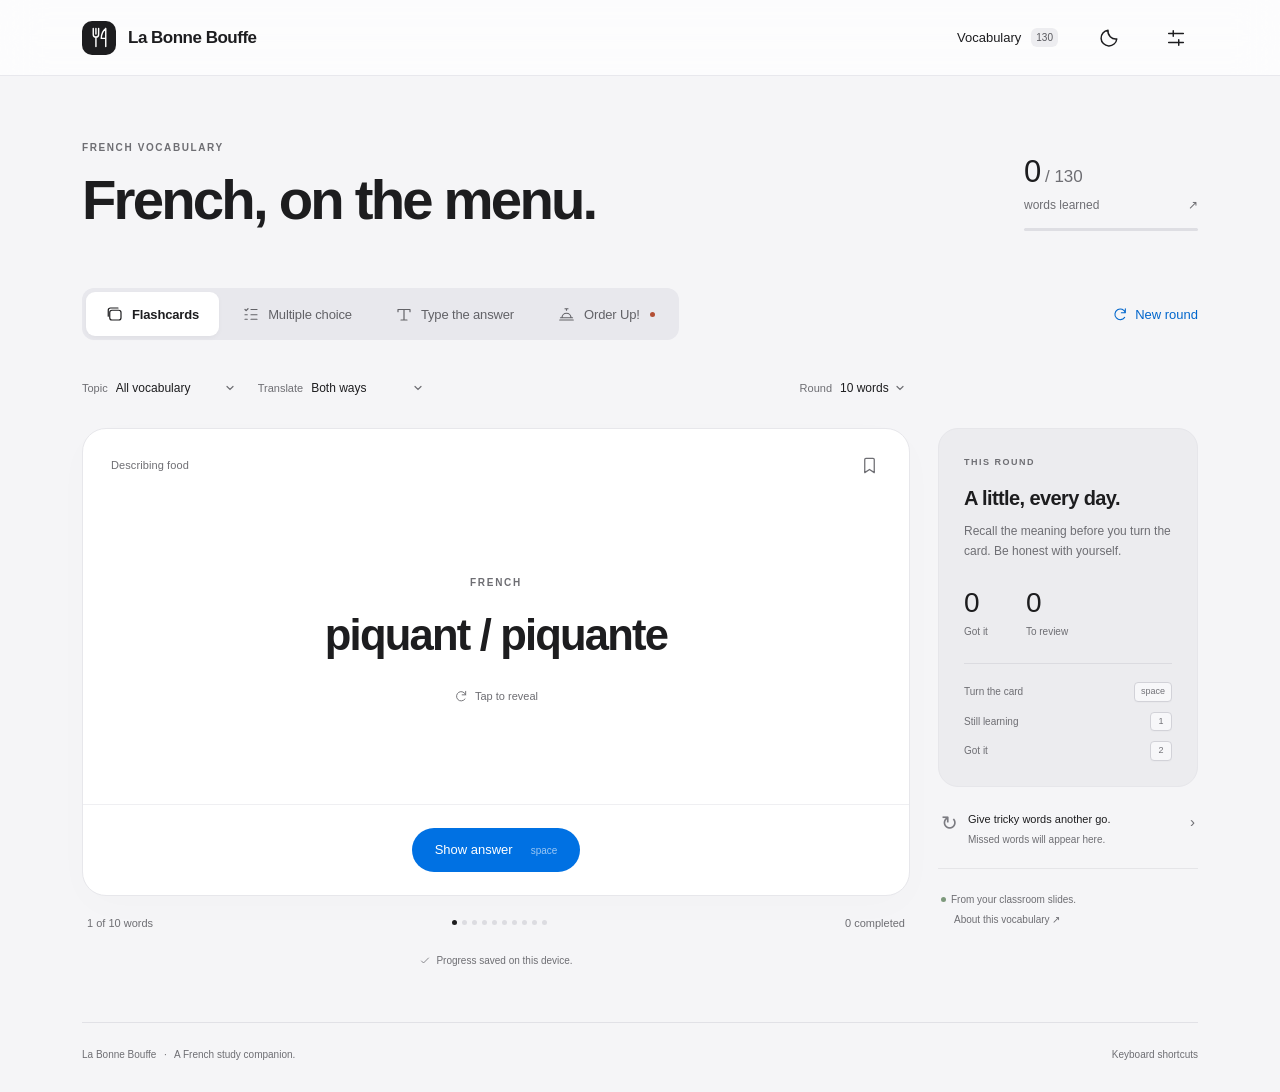
==== commit 979c27f6: "test" ====
--- a/index.html
+++ b/index.html
@@ -68,8 +68,8 @@
 .scene-plate:before{content:"";position:absolute;inset:6px;border:1px solid #c2bba4;border-radius:50%}.scene-plate span{font-size:55px;position:relative;top:-17px;filter:drop-shadow(0 4px 2px #0002)}.scene-drink{position:absolute;bottom:65px;left:229px;font-size:65px;z-index:6;transform:rotate(-8deg);filter:drop-shadow(0 6px 3px #0002)}
 .scene-stamp{position:absolute;top:188px;left:161px;transform:rotate(-12deg);font-size:7px;letter-spacing:1.3px;text-align:center;border:1px solid #e7d4ac6b;border-radius:50%;width:60px;height:60px;display:grid;place-content:center;line-height:1.8}
 .scene-caption{position:absolute;bottom:27px;left:0;right:0;text-align:center;color:#29382e;z-index:7;font-size:9px;font-weight:650;letter-spacing:1px;text-transform:uppercase}.scene-caption i{display:inline-block;width:4px;height:4px;background:#315a40;border-radius:50%;vertical-align:middle;margin-right:8px}
-.cafe-lamp{position:absolute;top:20px;width:1px;height:70px;background:#f5e4bd66;z-index:4}.lamp-one{left:52px}.lamp-two{right:50px}.cafe-lamp:after{content:"";position:absolute;bottom:-12px;left:-16px;width:33px;height:17px;border-radius:22px 22px 0 0;background:#d6ae64;box-shadow:0 13px 28px #f8d27b22}.cafe-level-1 .cafe-lamp,.cafe-level-1 .cafe-plant{visibility:hidden}
-.cafe-plant{position:absolute;bottom:91px;right:20px;z-index:6;width:30px;height:55px}.cafe-plant b{position:absolute;bottom:0;left:2px;width:26px;height:26px;background:#cb7950;border-radius:2px 2px 8px 8px}.cafe-plant i{position:absolute;bottom:23px;left:12px;width:11px;height:34px;background:#719675;border-radius:90% 0 90% 0;transform:rotate(-30deg)}.cafe-plant i:nth-child(2){transform:rotate(30deg);left:16px;bottom:20px}.cafe-plant i:nth-child(3){transform:rotate(-60deg);bottom:17px;left:8px}.cafe-level-3 .cafe-sign>span:last-child{background:#dfc18b;color:#23483d}
+.cafe-lamp{position:absolute;top:20px;width:1px;height:70px;background:#f5e4bd66;z-index:4}.lamp-one{left:52px}.lamp-two{right:50px}.cafe-lamp:after{content:"";position:absolute;bottom:-12px;left:-16px;width:33px;height:17px;border-radius:22px 22px 0 0;background:#d6ae64;box-shadow:0 13px 28px #f8d27b22}.cafe-scene:not([data-cafe-rewards~=lights]) .cafe-lamp,.cafe-scene:not([data-cafe-rewards~=plants]) .cafe-plant{visibility:hidden}
+.cafe-plant{position:absolute;bottom:91px;right:20px;z-index:6;width:30px;height:55px}.cafe-plant b{position:absolute;bottom:0;left:2px;width:26px;height:26px;background:#cb7950;border-radius:2px 2px 8px 8px}.cafe-plant i{position:absolute;bottom:23px;left:12px;width:11px;height:34px;background:#719675;border-radius:90% 0 90% 0;transform:rotate(-30deg)}.cafe-plant i:nth-child(2){transform:rotate(30deg);left:16px;bottom:20px}.cafe-plant i:nth-child(3){transform:rotate(-60deg);bottom:17px;left:8px}.cafe-scene[data-cafe-rewards~=utensils] .cafe-sign>span:last-child{background:#dfc18b;color:#23483d}
 .cafe-profile{display:flex;align-items:center;justify-content:space-between;padding:22px 0 13px;gap:16px}.cafe-profile>div>strong{display:block;font-size:14px;font-weight:550;margin-top:5px}.cafe-profile .game-eyebrow{font-size:8px;letter-spacing:1.3px}.cafe-tips{text-align:right}.cafe-tips>span{font-size:10px;color:var(--secondary)}.cafe-profile .cafe-tips>strong{font-size:22px;letter-spacing:-1px;margin:0}
 .cafe-upgrade{font-size:10px;color:var(--secondary)}.cafe-upgrade>div{height:3px;background:var(--game-border);border-radius:3px;margin-top:10px;overflow:hidden}.cafe-upgrade i{display:block;height:100%;background:var(--game-accent)}
 .game-how{display:grid;grid-template-columns:repeat(3,1fr);gap:30px;border-top:1px solid var(--line);padding:25px 0}.game-how>div{display:flex;gap:13px}.game-how>div>span{font:11px ui-monospace,SFMono-Regular,Consolas,monospace;color:var(--game-accent);padding-top:2px}.game-how p{font-size:11px;line-height:1.7;color:var(--secondary);margin:0}.game-how strong{display:block;color:var(--text);font-weight:550}
@@ -95,6 +95,12 @@
 /* Keep the full score strip and pause control on one row on a phone. */
 @media(max-width:520px){.game-metrics{display:grid;grid-template-columns:55px minmax(40px,1.2fr) minmax(28px,.8fr) minmax(34px,.9fr) 28px 28px;gap:8px}.game-clock{min-width:0}.game-combo{min-width:0;margin-left:0}.game-pause{width:28px;height:30px}.game-metric>strong{font-size:21px}.game-metric>span{font-size:6px}.game-combo>strong{font-size:20px}.game-combo i{width:6px}}
 @media(max-width:370px){.game-metrics{grid-template-columns:48px minmax(38px,1fr) minmax(24px,.7fr) minmax(28px,.7fr) 26px 27px;gap:6px}.game-metric>strong{font-size:19px}.game-pause{width:27px}.game-clock{padding-right:7px}}
+/* Lifetime-tip rewards dress the table without covering the food or controls. */
+.cafe-rewards{margin-top:18px;border-top:1px solid var(--game-border);font-size:10px;color:var(--secondary)}
+.cafe-rewards summary{display:flex;justify-content:space-between;gap:12px;cursor:pointer;padding:14px 0;list-style:none}.cafe-rewards summary::-webkit-details-marker{display:none}.cafe-rewards summary>span:first-child{font-weight:550;color:var(--text)}.cafe-rewards summary>span:first-child:before{content:"+";margin-right:9px;color:var(--game-accent)}.cafe-rewards[open] summary>span:first-child:before{content:"−"}.cafe-rewards p{font-size:10px;line-height:1.7;margin:0 0 12px}.cafe-rewards ol{list-style:none;margin:0;padding:0}.cafe-rewards li{display:flex;align-items:center;gap:9px;padding:9px 0;border-top:1px solid var(--game-border);font-size:10px}.cafe-rewards li strong{margin-left:auto;font-weight:500;white-space:nowrap}.reward-check{color:var(--secondary);font-size:12px}.cafe-rewards .is-unlocked{color:var(--text)}.is-unlocked .reward-check{color:var(--game-accent)}
+.table-setting{position:relative;isolation:isolate;display:grid;grid-template-columns:48px minmax(0,1fr) 48px;align-items:center;max-width:470px;margin:5px auto 13px;min-height:155px;padding-top:5px}.table-setting .game-plate{margin:0 auto;min-width:0}.table-setting:not([data-cafe-rewards]){display:block}.table-setting[data-cafe-rewards=""]{grid-template-columns:0 minmax(0,1fr) 0}.table-setting[data-cafe-rewards~=lights]{padding-top:29px}.table-setting[data-cafe-rewards~=linen]:before{content:"";position:absolute;inset:33px 13px 4px;background:repeating-linear-gradient(0deg,#ba9d6e08 0 2px,transparent 2px 5px),repeating-linear-gradient(90deg,#ba9d6e08 0 2px,transparent 2px 5px),#c6b18d15;border:1px solid #bda57e35;border-radius:6px;transform:rotate(-3deg);z-index:-1}
+.table-decor{position:relative;align-self:stretch;display:flex;flex-direction:column;justify-content:center;gap:0;pointer-events:none}.table-decor>span{display:block;width:100%;filter:drop-shadow(0 4px 2px #0001)}.table-decor svg{stroke:none;display:block;width:100%;height:auto;max-height:65px}.table-plant{margin-top:22px}.table-flowers{transform:rotate(5deg)}.table-candle{width:75%!important;align-self:flex-end;margin-top:-4px}.table-utensils{width:78%!important;align-self:center;margin-top:3px}.table-vine{position:absolute;top:0;left:-7px;max-width:40px;transform:rotate(-12deg)}.table-overhead{position:absolute;inset:0 0 auto;height:29px;pointer-events:none;z-index:2}.table-pendant{position:absolute;left:50%;top:0;width:1px;height:16px;background:#9c8667}.table-pendant:after{content:"";position:absolute;left:-16px;top:12px;width:33px;height:13px;background:#c7a36e;border-radius:20px 20px 2px 2px;box-shadow:0 14px 25px 7px #e6bd5a1f}.table-fairy-lights{position:absolute;inset:0 0 auto;display:flex;justify-content:space-between;height:14px;border-bottom:1px solid #9d886e88;border-radius:0 0 50% 50%;transform:rotate(-3deg)}.table-fairy-lights>i{width:4px;height:6px;background:#e2bf79;border-radius:50%;align-self:flex-end;box-shadow:0 0 8px 2px #e2bf7933}.table-fairy-lights>i:nth-child(3n){background:#dfaa91}.table-setting[data-cafe-rewards~=gold] .table-utensils{filter:drop-shadow(0 0 5px #d9ae5033)}.table-setting[data-cafe-rewards~=signature] .table-flowers{transform:scale(1.12) rotate(5deg)}
+@media(max-width:760px){.table-setting{grid-template-columns:33px minmax(0,1fr) 33px}.table-setting .plated-food>span{font-size:33px}.table-setting .plated-food small{font-size:8px;overflow-wrap:anywhere}.table-setting .empty-plate{font-size:10px;text-align:center}.table-setting .empty-plate small{font-size:8px}.table-decor svg{max-height:48px}.table-vine{left:-4px}.table-setting .game-plate{gap:1px}}
 
 /* Plate finishes are drawn locally. The entrance keeps the original café art. */
 .skin-art{display:block;width:100%;height:100%;fill:none;stroke:none;stroke-width:0;flex-shrink:1;overflow:visible}
@@ -137,8 +143,12 @@
 @media(max-width:520px){.shop-inspect-copy .shop-inspect-actions>.shop-primary,.shop-inspect-actions>.shop-sell-button{flex:1;width:auto;min-width:120px;padding-inline:13px}.shop-sale-value{max-width:none}.shop-sale-value>small{font-size:7px}.shop-sale-confirm button{flex:1}.shop-sale-notice{padding:11px 16px;font-size:10px}.shop-item-value{font-size:7px}.shop-result-sale{max-width:285px}.shop-inspect-actions{margin-top:18px}}
 /* Sound remains inside the secret shop; seed coverage belongs to the finish. */
 .shop-toolbar-right{display:flex;align-items:center;justify-content:flex-end;gap:14px;min-width:0}.shop-sound-toggle{display:grid;place-items:center;width:32px;height:32px;flex-shrink:0;border:1px solid #46535e;border-radius:6px;color:#c7d0d8!important}.shop-sound-toggle:hover{background:#33414d}.shop-sound-toggle svg{width:17px;height:17px}.shop-sound-toggle[aria-pressed=true]{color:#8f9da9!important;border-color:#36434e}.shop-equipped-label{min-width:0;overflow-wrap:anywhere}
-.shop-gem-tag{font:7px ui-monospace,SFMono-Regular,Consolas,monospace;letter-spacing:.1px;color:#80ccf2;margin-top:6px;line-height:1.6}.shop-pattern-detail{width:100%;max-width:330px;margin:0 0 20px;padding:12px 0;border-block:1px solid #345166}.shop-pattern-detail>div:first-child{display:flex;justify-content:space-between;align-items:center;font:7px ui-monospace,SFMono-Regular,Consolas,monospace;letter-spacing:1px;color:#a3bdcf}.shop-pattern-detail strong{font-size:17px;letter-spacing:0;font-weight:500;color:#81d6ff}.shop-blue-meter{height:4px;border-radius:2px;background:#a7894e;overflow:hidden;margin:9px 0}.shop-blue-meter>i{display:block;height:100%;background:linear-gradient(90deg,#226dce,#78d8f4)}.shop-pattern-detail p{font:9px ui-monospace,SFMono-Regular,Consolas,monospace;color:#bee4f8;margin:10px 0 5px;line-height:1.5}.shop-pattern-detail>small{color:#9fafbc;font-size:8px;line-height:1.6}.shop-result .shop-pattern-detail{margin:0 auto 23px;text-align:left}.shop-result .shop-condition{margin-bottom:22px}
-@media(max-width:520px){.shop-toolbar-right{gap:8px}.shop-toolbar-right .shop-equipped-label{max-width:88px;font-size:6px}.shop-sound-toggle{width:29px;height:29px}.shop-sound-toggle svg{width:16px;height:16px}.shop-pattern-detail{max-width:none}.shop-result .shop-pattern-detail{max-width:285px}.shop-gem-tag{font-size:6px}}
+@media(max-width:520px){.shop-toolbar-right{gap:8px}.shop-toolbar-right .shop-equipped-label{max-width:88px;font-size:6px}.shop-sound-toggle{width:29px;height:29px}.shop-sound-toggle svg{width:16px;height:16px}}
+/* The case seal breaks before the roulette begins. Everything is drawn locally. */
+.shop-cracking h3{margin-bottom:5px}.case-crack-scene{height:285px;position:relative;display:grid;place-items:center;perspective:900px;overflow:hidden}.crack-briefcase{position:relative;width:255px;height:155px;transform:rotateX(22deg) rotateZ(-7deg);transform-style:preserve-3d;margin-top:70px}.crack-base{position:absolute;inset:0;border:3px solid #65717a;border-radius:9px;background:linear-gradient(140deg,#4b5b68,#202d38 65%);box-shadow:0 16px 0 -2px #17232d,0 19px 0 -2px #58616a,0 28px 28px #0008;overflow:hidden}.crack-base:before,.crack-base:after{content:"";position:absolute;inset:0 auto 0 27px;width:9px;background:#9ca6aa55}.crack-base:after{left:auto;right:27px}.crack-base>b{position:absolute;bottom:6px;left:0;right:0;font:6px ui-monospace,SFMono-Regular,Consolas,monospace;letter-spacing:2px;color:#abb6ba}.crack-foam{position:absolute;inset:9px 13px 20px;border-radius:5px;background:repeating-linear-gradient(45deg,#1b242d 0 3px,#242f39 3px 6px);box-shadow:inset 0 0 14px #0009;border:1px solid #101b24}.crack-foam>span{display:block;position:relative;width:115px;height:115px;margin:-4px auto;transform:rotate(10deg)}.crack-lid{position:absolute;inset:0;transform-style:preserve-3d;transform-origin:50% 0;animation:briefcase-lid 1.45s cubic-bezier(.22,.65,.3,1) both}.crack-lid-outside,.crack-lid-inside{position:absolute;inset:0;border:3px solid #879196;border-radius:9px;backface-visibility:hidden}.crack-lid-outside{background:linear-gradient(145deg,#52616c,#25333f 55%,#394956);box-shadow:inset 0 0 0 4px #202e38,inset 0 0 0 6px #62717b;display:grid;place-items:center}.crack-lid-outside:before,.crack-lid-outside:after{content:"";position:absolute;top:0;bottom:0;left:28px;width:10px;background:linear-gradient(90deg,#8b959c,#c3c8c1,#7a858d);opacity:.65}.crack-lid-outside:after{left:auto;right:28px}.crack-brand{font:30px Georgia,serif;letter-spacing:4px;font-weight:bold;color:var(--case-color);text-shadow:0 1px 1px #000;border:1px solid var(--case-color);border-radius:50%;width:80px;height:80px;display:flex;flex-direction:column;justify-content:center;align-items:center}.crack-brand>span{font:4px ui-monospace,SFMono-Regular,Consolas,monospace;letter-spacing:.7px;margin-top:4px}.crack-lid-inside{transform:rotateX(180deg);background:repeating-linear-gradient(45deg,#22313e 0 3px,#293a46 3px 6px);border-color:#78838a;box-shadow:inset 0 0 0 7px #1a2833,inset 0 0 22px #0009;display:grid;place-items:center}.crack-lid-inside>span{font:8px ui-monospace,SFMono-Regular,Consolas,monospace;letter-spacing:4px;color:#b7c1c7}.crack-handle{position:absolute;bottom:-21px;left:99px;width:50px;height:21px;border:6px solid #8f9a9f;border-top:0;border-radius:0 0 6px 6px}.crack-latch{position:absolute;bottom:-5px;width:17px;height:27px;border:2px solid #18242e;border-radius:3px;background:linear-gradient(90deg,#7d898e,#ced1c7,#5e6c74);transform-origin:50% 0;animation:briefcase-latch 1.45s ease both;z-index:2}.latch-left{left:25px}.latch-right{right:25px;animation-delay:.06s}.crack-seam{position:absolute;inset:0;border-radius:9px;box-shadow:0 0 35px 8px var(--case-color);animation:briefcase-light 1.45s ease both;pointer-events:none}.crack-halo{position:absolute;width:340px;height:220px;top:60px;border-radius:50%;background:radial-gradient(ellipse,var(--case-color),transparent 65%);opacity:0;animation:briefcase-halo 1.45s ease both}.crack-sparks{position:absolute;top:120px;left:50%;pointer-events:none}.crack-sparks>i{position:absolute;width:3px;height:3px;background:#f8df9f;border-radius:50%;box-shadow:0 0 7px #fbe8b8;--spark-x:-92px;--spark-y:-54px;animation:briefcase-spark 1.45s ease-out both}.crack-sparks>i:nth-child(2){--spark-x:100px;--spark-y:-64px}.crack-sparks>i:nth-child(3){--spark-x:45px;--spark-y:-100px}.crack-sparks>i:nth-child(4){--spark-x:-45px;--spark-y:-85px}.crack-sparks>i:nth-child(5){--spark-x:120px;--spark-y:20px}
+@keyframes briefcase-latch{0%,12%{transform:rotateX(0)}24%,100%{transform:rotateX(-125deg)}}@keyframes briefcase-lid{0%,25%{transform:rotateX(0)}32%{transform:rotateX(7deg)}42%{transform:rotateX(-10deg)}78%,100%{transform:rotateX(112deg)}}@keyframes briefcase-light{0%,25%{opacity:0}38%{opacity:.65}75%,100%{opacity:0}}@keyframes briefcase-halo{0%,28%{opacity:0;transform:scale(.7)}65%{opacity:.17}100%{opacity:.07;transform:scale(1.15)}}@keyframes briefcase-spark{0%,35%{opacity:0;transform:translate(0,0) scale(.2)}40%{opacity:1}100%{opacity:0;transform:translate(var(--spark-x),var(--spark-y)) scale(.4)}}
+@media(max-width:520px){.case-crack-scene{height:255px}.crack-briefcase{width:225px;height:140px}.crack-handle{left:86px}.crack-brand{width:68px;height:68px;font-size:26px}.crack-foam>span{width:100px;height:100px}.shop-cracking .shop-opening-caption{margin-top:10px}}
+@media(prefers-reduced-motion:reduce){.case-crack-scene *{animation:none!important}.crack-lid{transform:rotateX(112deg)}}
 
 </style>
 
@@ -521,13 +531,13 @@
     { id:'polar', name:'Polar Mesh', rarity:0, finish:'mesh', colors:['#263e5b','#82a0b6','#ebf2ee'] },
     { id:'inkstream', name:'Inkstream', rarity:1, finish:'stream', colors:['#d3d5dc','#f9f9f3','#202937'] },
     { id:'fuel-line', name:'Fuel Line', rarity:1, finish:'hazard', colors:['#282a28','#e8be2d','#f6e3a6'] },
-    { id:'hardened', name:'Case Hardened', rarity:2, finish:'tempered', colors:['#1e466d','#b683c5','#e6be63'] },
+    { id:'hardened', name:'Heat Treated', rarity:2, finish:'tempered', colors:['#1e466d','#b683c5','#e6be63'] },
     { id:'neo-noir', name:'Neo Noir', rarity:2, finish:'noir', colors:['#182335','#b8498f','#75e0e1'] },
     { id:'orbital', name:'Orbital', rarity:3, finish:'orbital', colors:['#252e37','#f0f0e6','#f58231'] },
     { id:'neon-beast', name:'Neon Beast', rarity:3, finish:'beast', colors:['#16354e','#7e4ab9','#f687be'] },
     { id:'doppler', name:'Doppler', rarity:4, finish:'doppler', colors:['#15162d','#5238b2','#e761a3'] },
     { id:'tiger-fang', name:'Tiger Fang', rarity:4, finish:'tiger', colors:['#201c1c','#efa52e','#ffdb71'] },
-    { id:'blue-gem', name:'Blue Gem', rarity:3, finish:'blue-gem', colors:['#704825','#b89b59','#58c6f4'] }
+    { id:'blue-gem', name:'Case Hardened', rarity:3, finish:'blue-gem', colors:['#704825','#b89b59','#58c6f4'] }
   ];
   const cases = [
     { id:'service', name:'Service Case', subtitle:'The everyday collection.', price:12, color:'#83b5e6', weights:[65,25,8,1.8,.2] },
@@ -703,12 +713,53 @@
 })(globalThis);
 
 ;
+/* Lifetime tips decorate the café, even after the spendable wallet is used. */
+(function(root){
+  'use strict';
+  const milestones=[
+    {tips:25,id:'plants',name:'Potted plant',title:'The green counter'},
+    {tips:100,id:'lights',name:'Warm pendant lights',title:'Neighbourhood favourite'},
+    {tips:200,id:'flowers',name:'Fresh flowers',title:'Freshly picked'},
+    {tips:350,id:'utensils',name:'Silver utensils',title:'House favourite'},
+    {tips:600,id:'linen',name:'Woven table linen',title:'A table for two'},
+    {tips:900,id:'candle',name:'Candlelight',title:'The candlelit café'},
+    {tips:1400,id:'vine',name:'Trailing vine',title:'The secret garden'},
+    {tips:2000,id:'fairy-lights',name:'Fairy lights',title:'Evening service'},
+    {tips:3000,id:'gold',name:'Gold utensils',title:'Golden service'},
+    {tips:5000,id:'signature',name:'Signature flower arrangement',title:'The signature café'}
+  ];
+  function progress(value){
+    const total=Number.isFinite(value)?Math.max(0,Math.floor(value)):0;
+    const unlocked=milestones.filter(m=>total>=m.tips),next=milestones[unlocked.length]||null;
+    const previous=unlocked.at(-1)?.tips||0;
+    return {total,unlocked,next,ids:unlocked.map(m=>m.id),title:unlocked.at(-1)?.title||'Corner café',
+      remaining:next?next.tips-total:0,percent:next?(total-previous)/(next.tips-previous)*100:100};
+  }
+  function art(kind){
+    let body='';
+    if(kind==='plants')body='<path d="M49 67Q29 39 35 20M48 67Q65 37 62 10M48 68Q43 40 50 27" fill="none" stroke="#50765a" stroke-width="3"/><path d="M38 43Q10 40 17 17Q41 18 38 43M56 37Q47 11 70 5Q80 26 56 37M47 54Q23 54 25 38Q45 34 47 54M53 54Q53 33 76 33Q79 54 53 54" fill="#7c9f72"/><path d="M27 63h43l-6 30H34Z" fill="#c78361"/><path d="M26 62h45v8H26Z" fill="#dfa583"/><path d="M35 75h28" stroke="#ae6b4e" stroke-width="2"/>';
+    if(kind==='flowers'||kind==='signature'){
+      const blooms=kind==='signature'?[[24,22],[70,20],[45,13],[34,40],[64,42]]:[[27,28],[66,25],[47,43]];
+      body='<path d="m45 78-18-48m20 48 20-52m-21 52 1-35" stroke="#648265" stroke-width="3"/><path d="M45 65Q20 50 22 40Q43 45 45 65M49 61Q72 45 77 49Q71 65 49 61" fill="#8aa077"/>';
+      blooms.forEach(([x,y],i)=>{body+=`<g transform="translate(${x} ${y})" fill="${i%2?'#e2ab9d':'#eac98c'}"><ellipse rx="7" ry="12"/><ellipse rx="7" ry="12" transform="rotate(60)"/><ellipse rx="7" ry="12" transform="rotate(120)"/><circle r="4" fill="#a97543"/></g>`;});
+      body+='<path d="M37 69h22l6 24H31Z" fill="#93b6ae"/><path d="M36 68h24v6H36Z" fill="#bfd3c7"/>';
+    }
+    if(kind==='candle')body='<ellipse cx="50" cy="91" rx="28" ry="5" fill="#b7a17b"/><path d="M31 86h38l-5 6H36Z" fill="#d5bd8e"/><rect x="38" y="43" width="24" height="43" rx="4" fill="#f0dcb7"/><path d="M50 43v-9" stroke="#77624a" stroke-width="2"/><path d="M50 35Q34 28 50 8Q65 28 50 35" fill="#efb85d"/><path d="M50 32Q43 27 50 17Q56 27 50 32" fill="#fff1c0"/>';
+    if(kind==='utensils'||kind==='gold')body=`<g fill="none" stroke="${kind==='gold'?'#c4a15c':'#9baeb0'}" stroke-width="4" stroke-linecap="round"><path d="M28 12v23q10 10 20 0V12M38 12v72M28 27h20M67 84V12q15 8 10 34H67"/><path d="M28 12v15M48 12v15" stroke-width="3"/></g>`;
+    if(kind==='vine')body='<path d="M20 0Q75 25 45 49T57 94" fill="none" stroke="#628361" stroke-width="3"/><g fill="#85a17b"><path d="M37 14Q35-2 58 5Q58 23 37 14M51 30Q69 14 78 32Q65 48 51 30M50 41Q25 27 24 47Q38 62 50 41M42 62Q59 44 73 59Q64 79 42 62M48 78Q24 64 26 85Q42 96 48 78"/></g>';
+    return `<svg viewBox="0 0 100 100" fill="none" aria-hidden="true">${body}</svg>`;
+  }
+  const api={milestones,progress,art};root.BOUFFE_CAFE_REWARDS=api;
+  if(typeof module!=='undefined')module.exports=api;
+})(globalThis);
+
+;
 /* Original mechanical case sounds, synthesized with Web Audio. No audio downloads. */
 (function(root){
   'use strict';
   function create(options={}){
     let context=null,master=null,muted=false,noiseBuffer=null;
-    const sources=new Set(),counts={open:0,tick:0,reveal:0};
+    const sources=new Set(),counts={open:0,crack:0,tick:0,reveal:0};
     function unlock(){
       if(muted)return false;
       try{
@@ -756,6 +807,13 @@
       tone(92,t,.17,.25,'sine',38);noise(t,.14,.32,750);
       tone(230,t+.04,.11,.1,'triangle',125);noise(t+.12,.12,.16,2400,'highpass');
       tone(980,t+.13,.13,.055,'sine',720);
+    });}
+    function crack(delay=0){return perform('crack',now=>{
+      const t=now+delay;
+      // Seal snaps, then the heavy lid creaks back on its hinges.
+      noise(t,.07,.24,3100,'highpass');tone(130,t,.15,.18,'triangle',48);
+      noise(t+.05,.3,.11,650);tone(340,t+.06,.3,.035,'sawtooth',105);
+      noise(t+.31,.06,.12,1800);tone(74,t+.33,.2,.14,'sine',35);
     });}
     function tick(progress=0,delay=0){return perform('tick',now=>{
       const t=now+delay,p=Math.min(1,Math.max(0,progress));
@@ -779,7 +837,7 @@
       if(master&&context.state!=='closed')master.gain.setTargetAtTime(muted?0:.22,context.currentTime,.008);
     }
     function status(){return {created:!!context,state:context?.state||'uninitialized',muted,active:sources.size,counts:{...counts}};}
-    return {unlock,open,tick,reveal,stop,setMuted,status};
+    return {unlock,open,crack,tick,reveal,stop,setMuted,status};
   }
   root.BOUFFE_CASE_AUDIO={create};
   if(typeof module!=='undefined')module.exports={create};
@@ -1053,13 +1111,12 @@
   const $=q=>document.querySelector(q);
   const esc=s=>String(s).replace(/[&<>"']/g,c=>({'&':'&amp;','<':'&lt;','>':'&gt;','"':'&quot;',"'":'&#39;'}[c]));
   const arrow='<svg viewBox="0 0 24 24" aria-hidden="true"><path d="m9 5-7 7 7 7M2 12h19"/></svg>';
-  let context=null,active=false,tab='cases',selectedCase='service',stage='browse',prize=null,inspected=null,sort='newest',timer=null,generation=0,artSerial=0,pendingSale=null,lastSale='',spinFrame=0;
+  let context=null,active=false,tab='cases',selectedCase='service',stage='browse',prize=null,inspected=null,sort='newest',timer=null,generation=0,artSerial=0,pendingSale=null,lastSale='',spinFrame=0,crackTimer=null;
   const box=()=>S.cases.find(c=>c.id===selectedCase)||S.cases[0];
   const money=n=>n.toLocaleString('en-CA');
   const art=item=>S.art(item,`shop-${++artSerial}`);
   const sample=s=>({skin:s.id,float:.035,seed:s.id==='blue-gem'?661:137+s.rarity*71});
   function soundButton(){const muted=context.state.soundMuted;return `<button class="shop-sound-toggle" data-shop-action="sound" aria-pressed="${muted}" aria-label="${muted?'Enable':'Mute'} case sounds" title="${muted?'Enable':'Mute'} case sounds"><svg viewBox="0 0 24 24" aria-hidden="true"><path d="m11 5-5 4H3v6h3l5 4Z"/>${muted?'<path d="m16 9 6 6m0-6-6 6"/>':'<path d="M15 8a6 6 0 0 1 0 8m3-11a10 10 0 0 1 0 14"/>'}</svg></button>`;}
-  function patternDetail(item){const p=S.patternInfo(item);return p?`<div class="shop-pattern-detail"><div><span>BLUE COVERAGE</span><strong>${p.coverage}%</strong></div><div class="shop-blue-meter"><i style="width:${p.coverage}%"></i></div><p>Seed #${p.seed} · ${p.label}</p><small>Pattern controls the blue. Float controls the wear.</small></div>`:'';}
   function announce(text){const a=$('#announcer');if(a)a.textContent=text;}
   function save(){context.onChange();}
   function header(){return `<header class="plate-shop-header"><div><button class="shop-back" data-shop-action="close">${arrow}<span>Back to café</span></button><p class="shop-kicker">LA BONNE BOUFFE / THE BACK ROOM</p><h2>Plate collection<span>.</span></h2></div><div class="shop-wallet"><span>TIP BALANCE</span><strong><i aria-hidden="true">◈</i>${money(context.state.balance)}</strong><small>Earned in your kitchen.</small></div></header><div class="shop-toolbar"><div class="shop-tabs" role="group" aria-label="Plate collection sections"><button data-shop-tab="cases" aria-pressed="${tab==='cases'}">Cases</button><button data-shop-tab="inventory" aria-pressed="${tab==='inventory'}">Inventory <span>${context.state.inventory.length}</span></button></div><div class="shop-toolbar-right"><span class="shop-equipped-label">${S.equipped(context.state)?`Equipped · ${esc(S.skin(S.equipped(context.state)).name)}`:'Equipped · House porcelain'}</span>${soundButton()}</div></div>`;}
@@ -1068,8 +1125,7 @@
   function plateCard(item,{preview=false,reel=false}={}){
     const skin=S.skin(item),r=S.rarity(item),owned=context.state.equipped===item.uid;
     const details=preview||reel?'':`<span class="shop-item-wear">${S.wear(item.float).short}<span>${item.float.toFixed(6)}</span></span><span class="shop-item-value">Sell · ${S.salePrice(item)} tips</span>${owned?'<i class="shop-item-equipped">EQUIPPED</i>':''}`;
-    const pattern=S.patternInfo(item);
-    const content=`<div class="shop-item-art">${art(item)}</div><span class="shop-item-kind">PLATE / ${esc(r.name.toUpperCase())}</span><strong>${esc(skin.name)}</strong>${pattern?`<span class="shop-gem-tag">${pattern.coverage}% blue · #${pattern.seed}</span>`:''}${details}`;
+    const content=`<div class="shop-item-art">${art(item)}</div><span class="shop-item-kind">PLATE / ${esc(r.name.toUpperCase())}</span><strong>${esc(skin.name)}</strong>${details}`;
     return preview||reel?`<div class="shop-item ${reel?'reel-item':''}" style="--rarity:${r.color}">${content}</div>`:`<button class="shop-item ${inspected===item.uid?'is-inspected':''}" data-shop-inspect="${item.uid}" style="--rarity:${r.color}" aria-pressed="${inspected===item.uid}">${content}</button>`;
   }
   function browse(){const c=box();return `${caseCards()}<section class="shop-case-detail"><div><p class="shop-kicker">${esc(c.name.toUpperCase())} / ${S.skins.length} FINISHES</p><h3>Something for the pass.</h3><p>A fresh plate, its own pattern, and a float from 0 to 1. Equip your drops or sell them back for tips.</p></div><div class="shop-open-action"><button class="shop-primary" data-shop-action="open" ${context.state.balance<c.price?'disabled':''}>Open case <span>${c.price} tips</span></button><small>${context.state.balance<c.price?`${c.price-context.state.balance} more tips needed. Earn them in a shift.`:`${money(context.state.balance-c.price)} tips will remain.`}</small></div></section><div class="shop-odds"><span>DROP CHANCES</span>${S.rarities.map((r,i)=>`<span style="--rarity:${r.color}"><i></i>${esc(r.name)}<b>${c.weights[i]}%</b></span>`).join('')}</div><section class="shop-contents"><div class="shop-section-heading"><h3>Inside the case</h3><span>Rarity sets the finish. Float sets the wear.</span></div><div class="shop-drop-grid">${[...S.skins].sort((a,b)=>a.rarity-b.rarity).map(s=>plateCard(sample(s),{preview:true})).join('')}</div></section>`;}
@@ -1083,7 +1139,7 @@
   function inspect(item){
     if(!item)return `<div class="shop-inspector classic-inspector"><div class="shop-inspect-art"><div class="classic-plate"></div></div><div class="shop-inspect-copy"><p class="shop-kicker">THE ORIGINAL</p><h3>House porcelain.</h3><p>The plate that started it all. Always in your collection.</p><button class="shop-secondary" data-shop-equip="classic" ${context.state.equipped===null?'disabled':''}>${context.state.equipped===null?'Currently equipped':'Equip plate'}</button></div></div>`;
     const skin=S.skin(item),r=S.rarity(item),isEquipped=context.state.equipped===item.uid;
-    return `<div class="shop-inspector" style="--rarity:${r.color}"><div class="shop-inspect-art">${art(item)}</div><div class="shop-inspect-copy"><p class="shop-rarity">${esc(r.name.toUpperCase())} / PLATE FINISH</p><h3>${esc(skin.name)}</h3><p class="shop-condition">${S.wear(item.float).name}<span>Pattern #${item.seed}</span></p>${patternDetail(item)}${floatMeter(item)}${saleValue(item)}<div class="shop-inspect-actions"><button class="shop-primary" data-shop-equip="${item.uid}" ${isEquipped?'disabled':''}>${isEquipped?'Currently equipped':'Equip plate'}</button>${saleControl(item)}</div></div></div>`;
+    return `<div class="shop-inspector" style="--rarity:${r.color}"><div class="shop-inspect-art">${art(item)}</div><div class="shop-inspect-copy"><p class="shop-rarity">${esc(r.name.toUpperCase())} / PLATE FINISH</p><h3>${esc(skin.name)}</h3><p class="shop-condition">${S.wear(item.float).name}</p>${floatMeter(item)}${saleValue(item)}<div class="shop-inspect-actions"><button class="shop-primary" data-shop-equip="${item.uid}" ${isEquipped?'disabled':''}>${isEquipped?'Currently equipped':'Equip plate'}</button>${saleControl(item)}</div></div></div>`;
   }
   function inventory(){
     let items=[...context.state.inventory];
@@ -1091,18 +1147,22 @@
     const selected=context.state.inventory.find(x=>x.uid===inspected);
     return `${inspect(selected)}<div class="shop-section-heading shop-inventory-heading"><h3>Your collection <span>${items.length+1}</span></h3><label>Sort<select id="shop-sort"><option value="newest" ${sort==='newest'?'selected':''}>Newest first</option><option value="rarity" ${sort==='rarity'?'selected':''}>Rarity</option><option value="float" ${sort==='float'?'selected':''}>Lowest float</option><option value="value" ${sort==='value'?'selected':''}>Sell value</option></select></label></div><div class="shop-drop-grid shop-inventory"><button class="shop-item shop-classic-card ${inspected===null?'is-inspected':''}" data-shop-inspect="classic" aria-pressed="${inspected===null}" style="--rarity:#89939b"><div class="shop-item-art"><div class="classic-plate"></div></div><span class="shop-item-kind">PLATE / ORIGINAL</span><strong>House porcelain</strong><span class="shop-item-wear">The original</span>${context.state.equipped===null?'<i class="shop-item-equipped">EQUIPPED</i>':''}</button>${items.map(item=>plateCard(item)).join('')}</div>${!items.length?'<div class="shop-empty"><p>Your first finish is still in a case.</p><button class="shop-secondary" data-shop-tab="cases">Browse cases</button></div>':''}`;
   }
+  function cracking(){
+    const c=box();
+    return `<div class="shop-opening shop-cracking"><p class="shop-kicker">${esc(c.name.toUpperCase())}</p><h3>Something good inside.</h3><div class="case-crack-scene" style="--case-color:${c.color}" aria-hidden="true"><div class="crack-halo"></div><div class="crack-briefcase"><div class="crack-base"><div class="crack-foam"><span>${art(sample(S.skins.find(s=>s.rarity===(c.id==='reserve'?4:c.id==='after-hours'?2:0))))}</span></div><b>LA BONNE BOUFFE</b></div><div class="crack-seam"></div><div class="crack-lid"><div class="crack-lid-outside"><i class="crack-handle"></i><span class="crack-brand">LBB<span>PLATE COLLECTION</span></span><i class="crack-latch latch-left"></i><i class="crack-latch latch-right"></i></div><div class="crack-lid-inside"><span>THE BACK ROOM</span></div></div></div><div class="crack-sparks"><i></i><i></i><i></i><i></i><i></i></div></div><p class="shop-opening-caption">A little something for your next service.</p><button class="shop-secondary" data-shop-action="reveal">Skip reveal</button></div>`;
+  }
   function opening(){
     const c=box(),items=Array.from({length:32},()=>S.draw(c.id));items[25]=prize;
     return `<div class="shop-opening"><p class="shop-kicker">${esc(c.name.toUpperCase())}</p><h3>Unboxing your plate.</h3><div class="case-reel"><i class="reel-pointer top"></i><div class="reel-window"><div class="reel-track">${items.map(item=>plateCard(item,{reel:true})).join('')}</div></div><i class="reel-pointer bottom"></i></div><p class="shop-opening-caption">Every finish has its own float and pattern.</p><button class="shop-secondary" data-shop-action="reveal">Skip reveal</button></div>`;
   }
-  function result(){const r=S.rarity(prize),skin=S.skin(prize);return `<div class="shop-result" style="--rarity:${r.color}"><p class="shop-kicker">ADDED TO YOUR INVENTORY</p><div class="shop-result-art">${art(prize)}</div><span class="shop-rarity">${esc(r.name.toUpperCase())}</span><h3>${esc(skin.name)}</h3><p class="shop-condition">${S.wear(prize.float).name}<span>Pattern #${prize.seed}</span></p>${patternDetail(prize)}${floatMeter(prize)}<div class="shop-result-actions"><button class="shop-primary" data-shop-action="equip-result">Equip plate</button><button class="shop-secondary" data-shop-action="keep">View in inventory</button></div><div class="shop-result-sale">${saleValue(prize)}${saleControl(prize)}</div><button class="shop-text" data-shop-action="cases">Back to cases</button></div>`;}
+  function result(){const r=S.rarity(prize),skin=S.skin(prize);return `<div class="shop-result" style="--rarity:${r.color}"><p class="shop-kicker">ADDED TO YOUR INVENTORY</p><div class="shop-result-art">${art(prize)}</div><span class="shop-rarity">${esc(r.name.toUpperCase())}</span><h3>${esc(skin.name)}</h3><p class="shop-condition">${S.wear(prize.float).name}</p>${floatMeter(prize)}<div class="shop-result-actions"><button class="shop-primary" data-shop-action="equip-result">Equip plate</button><button class="shop-secondary" data-shop-action="keep">View in inventory</button></div><div class="shop-result-sale">${saleValue(prize)}${saleControl(prize)}</div><button class="shop-text" data-shop-action="cases">Back to cases</button></div>`;}
   function render(){
     if(!active)return;
-    context.host.innerHTML=`<section class="plate-shop" aria-label="Plate collection">${header()}${lastSale?`<p class="shop-sale-notice" role="status">${esc(lastSale)}</p>`:''}<div class="shop-body">${stage==='opening'?opening():stage==='result'?result():tab==='cases'?browse():inventory()}</div><footer class="shop-footer"><span>YOUR KITCHEN. YOUR COLLECTION.</span><span>Plates change the look. Your study progress stays the same.</span></footer></section>`;
+    context.host.innerHTML=`<section class="plate-shop" aria-label="Plate collection">${header()}${lastSale?`<p class="shop-sale-notice" role="status">${esc(lastSale)}</p>`:''}<div class="shop-body">${stage==='cracking'?cracking():stage==='opening'?opening():stage==='result'?result():tab==='cases'?browse():inventory()}</div><footer class="shop-footer"><span>YOUR KITCHEN. YOUR COLLECTION.</span><span>Plates change the look. Your study progress stays the same.</span></footer></section>`;
   }
   function reveal(){
-    if(!active||stage!=='opening')return;
-    clearTimeout(timer);stopRoll();audio.stop();if(!document.hidden)audio.reveal(S.skin(prize).rarity);stage='result';render();
+    if(!active||!['cracking','opening'].includes(stage))return;
+    clearOpening();if(!document.hidden)audio.reveal(S.skin(prize).rarity);stage='result';render();
     $('[data-shop-action="equip-result"]')?.focus({preventScroll:true});
     announce(`${S.rarity(prize).name} plate: ${S.skin(prize).name}. ${S.wear(prize.float).name}. Float ${prize.float.toFixed(6)}. Added to inventory.`);
   }
@@ -1110,10 +1170,18 @@
     if(!active||stage!=='browse'||tab!=='cases')return;
     const transaction=S.open(context.state,selectedCase);
     if(!transaction.ok){announce(transaction.error);return;}
-    audio.setMuted(context.state.soundMuted);audio.open();
-    prize=transaction.item;save();stage='opening';pendingSale=null;lastSale='';const token=++generation;render();
+    audio.setMuted(context.state.soundMuted);
+    prize=transaction.item;save();stage='cracking';pendingSale=null;lastSale='';const token=++generation;render();
     const reduce=root.matchMedia?.('(prefers-reduced-motion: reduce)').matches;
     if(reduce){reveal();return;}
+    audio.open();
+    crackTimer=setTimeout(()=>{if(active&&token===generation&&stage==='cracking'&&!document.hidden)audio.crack();},390);
+    timer=setTimeout(()=>beginReel(token),1450);
+    announce('Opening case. Your plate has been saved to your inventory.');
+  }
+  function beginReel(token){
+    if(!active||token!==generation||stage!=='cracking')return;
+    stage='opening';render();
     requestAnimationFrame(()=>requestAnimationFrame(()=>{
       if(!active||token!==generation||stage!=='opening')return;
       const rail=$('.reel-track'),window=$('.reel-window'),cell=$('.reel-item');
@@ -1124,8 +1192,8 @@
       watchRoll(token,rail,window,step);
       timer=setTimeout(()=>{if(token===generation)reveal();},4300);
     }));
-    announce('Opening case. Your plate has been saved to your inventory.');
-  }
+  }
+  function clearOpening(){clearTimeout(timer);clearTimeout(crackTimer);timer=null;crackTimer=null;stopRoll();audio.stop();}
   function stopRoll(){cancelAnimationFrame(spinFrame);spinFrame=0;}
   function watchRoll(token,rail,viewport,step){
     stopRoll();let previous=-1;
@@ -1138,7 +1206,7 @@
     }
     spinFrame=requestAnimationFrame(frame);
   }
-  function dismiss(notify=true){if(!active)return;clearTimeout(timer);stopRoll();audio.stop();generation++;active=false;if(notify)context.onClose();}
+  function dismiss(notify=true){if(!active)return;clearOpening();generation++;active=false;if(notify)context.onClose();}
   function open(options){
     dismiss(false);context=options;active=true;tab='cases';stage='browse';prize=null;inspected=context.state.equipped;pendingSale=null;lastSale='';
     audio.setMuted(context.state.soundMuted);
@@ -1147,7 +1215,7 @@
   document.addEventListener('click',e=>{
     if(!active)return;
     const b=e.target.closest('button');if(!b||b.disabled)return;
-    if(b.dataset.shopTab){clearTimeout(timer);stopRoll();audio.stop();generation++;tab=b.dataset.shopTab;stage='browse';pendingSale=null;render();return;}
+    if(b.dataset.shopTab){clearOpening();generation++;tab=b.dataset.shopTab;stage='browse';pendingSale=null;render();return;}
     if(b.dataset.shopCase){selectedCase=b.dataset.shopCase;render();return;}
     if(b.dataset.shopInspect){inspected=b.dataset.shopInspect==='classic'?null:b.dataset.shopInspect;pendingSale=null;render();return;}
     if(b.dataset.shopRequestSell){
@@ -1178,7 +1246,7 @@
   });
   document.addEventListener('change',e=>{if(active&&e.target.id==='shop-sort'){sort=e.target.value;render();}});
   document.addEventListener('keydown',e=>{if(active&&e.key==='Escape'&&!document.querySelector('dialog[open]')){e.preventDefault();dismiss();}});
-  document.addEventListener('visibilitychange',()=>{if(document.hidden){stopRoll();audio.stop();}});
+  document.addEventListener('visibilitychange',()=>{if(document.hidden){if(active&&['cracking','opening'].includes(stage))reveal();else{stopRoll();audio.stop();}}});
   root.BOUFFE_PLATE_SHOP={open,dismiss,isOpen:()=>active,soundStatus:()=>audio.status()};
 })(globalThis);
 
@@ -1187,7 +1255,7 @@
 (() => {
   'use strict';
   const G = BOUFFE_GAME, E = BOUFFE_ENGINE, D = BOUFFE_DATA;
-  const S = BOUFFE_PLATES;
+  const S = BOUFFE_PLATES, R = BOUFFE_CAFE_REWARDS;
   const $ = s => document.querySelector(s), host = $('#order-up');
   if (!host) return;
   const escape = s => String(s).replace(/[&<>"']/g, c => ({'&':'&amp;','<':'&lt;','>':'&gt;','"':'&quot;',"'":'&#39;'}[c]));
@@ -1207,8 +1275,8 @@
   } catch { storage = false; }
   const money = n => '$' + n.toLocaleString('en-CA');
   const bestKey = () => `${saved.category}:${saved.direction}`;
-  const level = () => saved.totalTips >= 350 ? 3 : saved.totalTips >= 100 ? 2 : 1;
-  const levelName = () => ['Corner café', 'Neighbourhood favourite', 'House favourite'][level() - 1];
+  const rewards = () => R.progress(saved.totalTips);
+  const levelName = () => rewards().title;
   const icon = {
     bell: '<svg viewBox="0 0 24 24" aria-hidden="true"><path d="M4 17h16M6 17a6 6 0 0 1 12 0M12 7V5m-2 0h4M3 20h18"/></svg>',
     arrow: '<svg viewBox="0 0 24 24" aria-hidden="true"><path d="M4 12h15m-5-5 5 5-5 5"/></svg>',
@@ -1263,7 +1331,7 @@
   }
   function scene() {
     const finish=S.equipped(saved.cosmetics);
-    return `<div class="cafe-scene cafe-level-${level()}"><div class="scene-decoration" aria-hidden="true">
+    return `<div class="cafe-scene" data-cafe-rewards="${rewards().ids.join(' ')}"><div class="scene-decoration" aria-hidden="true">
       <div class="cafe-sign"><span>LA BONNE BOUFFE</span><strong>Order Up!</strong><span>OUVERT · OPEN</span></div>
       <div class="cafe-awning"></div><div class="cafe-window"><span></span><span></span><span></span></div>
       <div class="cafe-lamp lamp-one"></div><div class="cafe-lamp lamp-two"></div>
@@ -1273,14 +1341,24 @@
       <span class="scene-stamp" aria-hidden="true">FRENCH<br>ON THE MENU</span><div class="scene-caption" aria-hidden="true"><i></i>${escape(levelName())}</div></div>`;
   }
   function lobby() {
-    const nextLevel = level() === 1 ? 100 : 350;
+    const reward = rewards();
     return `<div class="game-lobby"><div class="game-welcome"><span class="game-eyebrow">THE RESTAURANT GAME</span><h2>Order Up<span>!</span></h2><p class="game-lede">Read the order.<br>Build the plate. Keep it moving.</p><p class="game-description">Serve the right food to earn up to $5 per order. Faster clean orders pay more; missed words come back for practice.</p>
       <div class="game-setup"><fieldset><legend>Your shift</legend><div class="game-segment"><button data-game-setting="timed" data-value="true" aria-pressed="${saved.timed}">2-minute rush</button><button data-game-setting="timed" data-value="false" aria-pressed="${!saved.timed}">No pressure</button></div></fieldset>
       <div class="game-setup-row"><label>Orders in<select id="game-direction"><option value="fr-en" ${saved.direction === 'fr-en' ? 'selected' : ''}>French → English</option><option value="en-fr" ${saved.direction === 'en-fr' ? 'selected' : ''}>English → French</option></select></label><label>On the menu<select id="game-category"><option value="all">All food & drink</option>${D.categories.filter(c => G.foodTopics.includes(c.id)).map(c => `<option value="${c.id}" ${saved.category === c.id ? 'selected' : ''}>${escape(c.en)}</option>`).join('')}</select></label></div></div>
       <button class="game-primary game-start" data-game-action="start">${icon.bell}Open the kitchen${icon.arrow}</button><p class="game-start-note">${saved.timed ? 'Two minutes of service. Pauses whenever you need.' : 'No clock or patience meter. Finish whenever you like.'}</p></div>
-      <div class="game-lobby-art">${scene()}<div class="cafe-profile"><div><span class="game-eyebrow">YOUR CAFÉ</span><strong>${escape(levelName())}</strong></div><div class="cafe-tips"><strong>${money(saved.totalTips)}</strong><span>lifetime tips</span></div></div><div class="cafe-upgrade"><span>${level() === 3 ? 'Your café is fully decorated.' : `${money(Math.max(0, nextLevel - saved.totalTips))} in tips until ${level() === 1 ? 'fresh plants & warm lights' : 'your house-favourite sign'}.`}</span><div><i style="width:${level() === 3 ? 100 : Math.min(100, saved.totalTips / nextLevel * 100)}%"></i></div></div></div></div>
+      <div class="game-lobby-art">${scene()}<div class="cafe-profile"><div><span class="game-eyebrow">YOUR CAFÉ</span><strong>${escape(levelName())}</strong></div><div class="cafe-tips"><strong>${money(saved.totalTips)}</strong><span>lifetime tips</span></div></div><div class="cafe-upgrade"><span>${reward.next ? `${money(reward.remaining)} in lifetime tips until ${escape(reward.next.name.toLowerCase())}.` : 'Your signature café is fully decorated.'}</span><div><i style="width:${reward.percent}%"></i></div></div>${rewardList(reward)}</div></div>
       <div class="game-how"><div><span>01</span><p><strong>Read the ticket.</strong> Orders use your classroom vocabulary.</p></div><div><span>02</span><p><strong>Pick, then serve.</strong> Tap ingredients and ring the bell.</p></div><div><span>03</span><p><strong>Keep the kitchen stocked.</strong> Every fourth ticket is a typing challenge.</p></div></div>
       <div class="game-lobby-foot"><span>${storage ? 'Personal bests and café upgrades save on this device.' : 'Storage is unavailable. You can still play this visit.'}</span><span>${saved.timed ? `Personal best · ${bestScore().toLocaleString()} pts` : 'Untimed practice · no score to beat'}</span></div>`;
+  }
+  function rewardList(reward) {
+    return `<details class="cafe-rewards"><summary><span>Café rewards</span><span>${reward.unlocked.length} / ${R.milestones.length} unlocked</span></summary><p>Earn lifetime tips to decorate your table during service.</p><ol>${R.milestones.map(m => `<li class="${reward.total >= m.tips ? 'is-unlocked' : ''}"><span class="reward-check" aria-label="${reward.total >= m.tips ? 'Unlocked' : 'Locked'}">${reward.total >= m.tips ? '✓' : '○'}</span><span>${escape(m.name)}</span><strong>${money(m.tips)}</strong></li>`).join('')}</ol></details>`;
+  }
+  function tableDecorations() {
+    const ids=rewards().ids,has=id=>ids.includes(id);
+    return {attributes:ids.join(' '),
+      overhead:`<div class="table-overhead" aria-hidden="true">${has('lights')?'<i class="table-pendant"></i>':''}${has('fairy-lights')?`<div class="table-fairy-lights">${Array.from({length:9},()=>'<i></i>').join('')}</div>`:''}</div>`,
+      left:`<div class="table-decor table-decor-left" aria-hidden="true">${has('vine')?`<span class="table-vine">${R.art('vine')}</span>`:''}${has('plants')?`<span class="table-plant">${R.art('plants')}</span>`:''}${has('candle')?`<span class="table-candle">${R.art('candle')}</span>`:''}</div>`,
+      right:`<div class="table-decor table-decor-right" aria-hidden="true">${has('flowers')?`<span class="table-flowers">${R.art(has('signature')?'signature':'flowers')}</span>`:''}${has('utensils')?`<span class="table-utensils">${R.art(has('gold')?'gold':'utensils')}</span>`:''}</div>`};
   }
   function clock() { const n = Math.ceil(shift.remaining / 1000); return `${Math.floor(n / 60)}:${String(n % 60).padStart(2, '0')}`; }
   function metrics() {
@@ -1294,9 +1372,9 @@
       <div class="ticket-total"><span>${restock ? 'STOCK REQUEST' : 'ITEMS TO PLATE'}</span><strong>${o.ids.length}</strong></div>${shift.timed ? `<div class="patience-label"><span>Table patience</span><span id="patience-text">${Math.ceil(o.patience / 1000)}s</span></div><div class="patience-track"><i id="patience-fill" style="width:${o.patience / o.maxPatience * 100}%"></i></div>` : '<p class="ticket-patient">Take your time. The table can wait.</p>'}<div class="ticket-barcode"></div><small class="ticket-thanks">BON APPÉTIT · THANK YOU</small></aside>`;
   }
   function plate() {
-    const o = shift.order, selected = shift.selected;
+    const o = shift.order, selected = shift.selected, decor = tableDecorations();
     const finish=S.equipped(saved.cosmetics);
-    return `<div class="plating-area"><div class="plating-heading"><span class="game-eyebrow">THE PASS</span><span>${selected.length} / ${o.ids.length} ${o.ids.length === 1 ? 'item' : 'items'}</span></div><div class="game-plate ${selected.length ? 'has-food' : ''} ${finish?'has-skin':''}">${finish?S.art(finish,'game-equipped'):''}${selected.length ? selected.map(id => `<button class="plated-food" data-game-pick="${id}" aria-label="Remove ${escape(short(id, o.target))}"><span aria-hidden="true">${food(id)}</span><small lang="${o.target}">${escape(short(id, o.target))}</small></button>`).join('') : `<div class="empty-plate">${icon.bell}<span>Your plate is waiting.</span><small>Choose ingredients below.</small></div>`}</div><div class="game-service-actions"><button class="game-text-button" data-game-action="hint">${o.hint ? 'Translations shown below' : 'Need a translation?'}</button><button class="game-primary" data-game-action="serve" ${selected.length ? '' : 'disabled'}>${icon.bell}Serve order<span class="game-key">↵</span></button></div>${o.hint ? `<div class="game-hint">${translations(o.ids)}<p>This order stays in your review collection.</p></div>` : ''}</div>
+    return `<div class="plating-area"><div class="plating-heading"><span class="game-eyebrow">THE PASS</span><span>${selected.length} / ${o.ids.length} ${o.ids.length === 1 ? 'item' : 'items'}</span></div><div class="table-setting" data-cafe-rewards="${decor.attributes}">${decor.overhead}${decor.left}<div class="game-plate ${selected.length ? 'has-food' : ''} ${finish?'has-skin':''}">${finish?S.art(finish,'game-equipped'):''}${selected.length ? selected.map(id => `<button class="plated-food" data-game-pick="${id}" aria-label="Remove ${escape(short(id, o.target))}"><span aria-hidden="true">${food(id)}</span><small lang="${o.target}">${escape(short(id, o.target))}</small></button>`).join('') : `<div class="empty-plate">${icon.bell}<span>Your plate is waiting.</span><small>Choose ingredients below.</small></div>`}</div>${decor.right}</div><div class="game-service-actions"><button class="game-text-button" data-game-action="hint">${o.hint ? 'Translations shown below' : 'Need a translation?'}</button><button class="game-primary" data-game-action="serve" ${selected.length ? '' : 'disabled'}>${icon.bell}Serve order<span class="game-key">↵</span></button></div>${o.hint ? `<div class="game-hint">${translations(o.ids)}<p>This order stays in your review collection.</p></div>` : ''}</div>
       <div class="ingredient-heading"><h3>Your ingredients</h3><span>Select to plate · Select again to remove</span></div><div class="ingredient-grid">${o.choices.map((id, i) => `<button class="ingredient ${selected.includes(id) ? 'is-plated' : ''}" data-game-pick="${id}" aria-pressed="${selected.includes(id)}"><span class="ingredient-number" aria-hidden="true">${i + 1}</span><span class="ingredient-art" aria-hidden="true">${food(id)}</span><span class="ingredient-name" lang="${o.target}">${escape(short(id, o.target))}</span><span class="ingredient-check" aria-hidden="true">${selected.includes(id) ? '✓' : '+'}</span></button>`).join('')}</div>`;
   }
   function restock() {
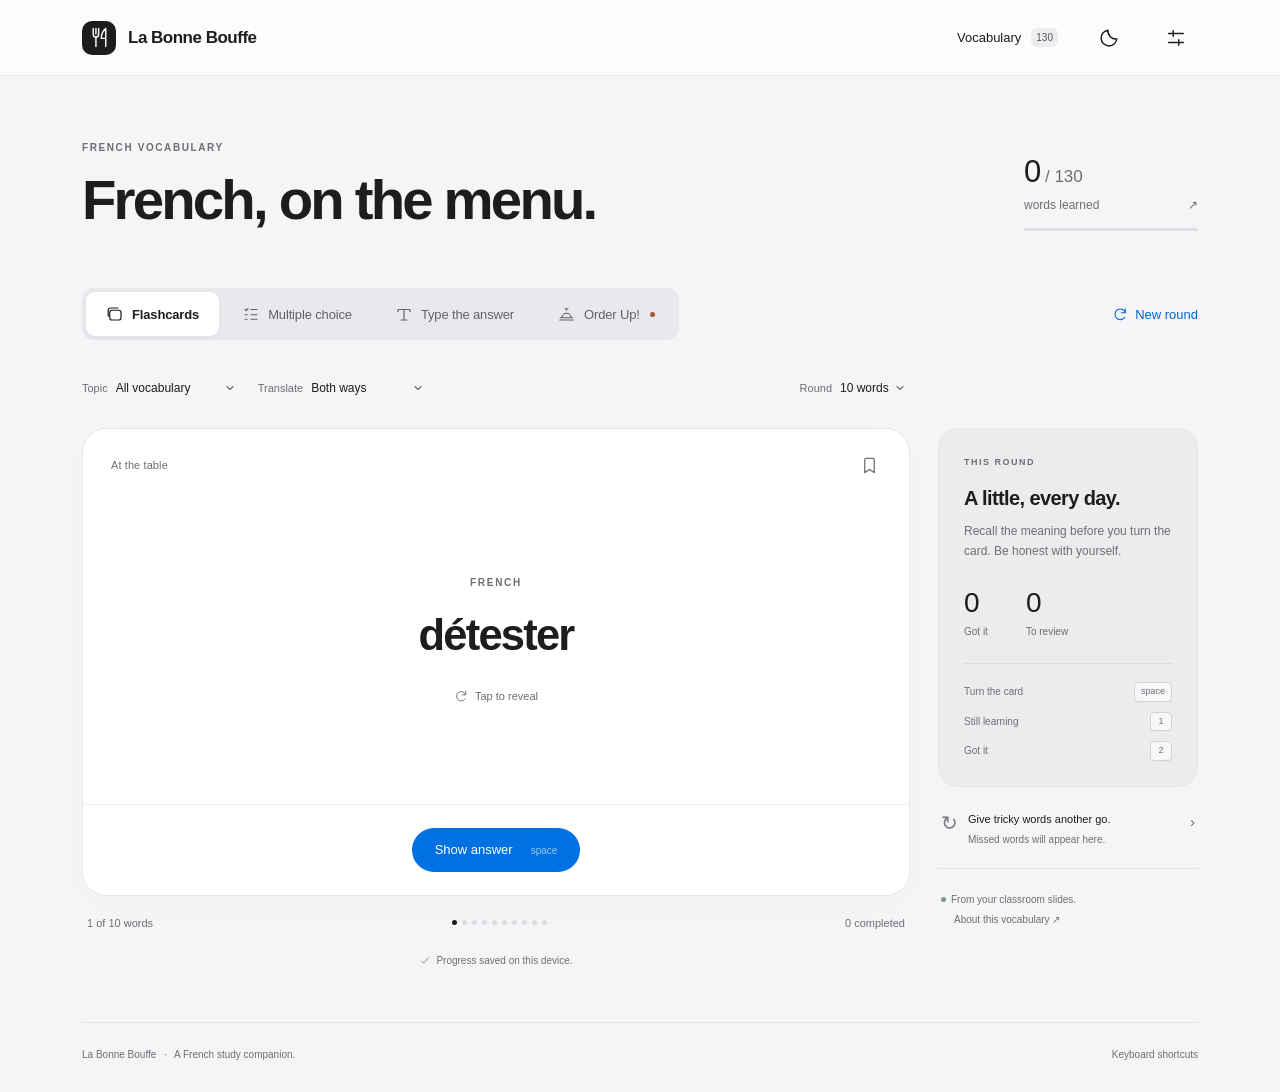
==== commit c87e7c30: "Sync original CS2 case audio and pacing; add five Mil-Spec finishes" ====
--- a/index.html
+++ b/index.html
@@ -127,7 +127,7 @@
 .shop-section-heading{display:flex;justify-content:space-between;align-items:center;gap:15px;margin:26px 0 15px}.shop-section-heading h3{font-size:13px;letter-spacing:-.2px;font-weight:500;margin:0}.shop-section-heading>span{font-size:9px;color:var(--shop-sub);text-align:right}.shop-drop-grid{display:grid;grid-template-columns:repeat(5,minmax(0,1fr));gap:9px}.shop-item{position:relative;min-width:0;text-align:left;padding:10px 12px 12px;border:1px solid #34424e;border-bottom:2px solid var(--rarity);border-radius:6px;background:linear-gradient(155deg,#26313b77,#19222b);display:flex;flex-direction:column;align-items:stretch;overflow:hidden}.shop-item:before{content:"";position:absolute;inset:0;background:radial-gradient(ellipse at 50% 35%,var(--rarity),transparent 75%);opacity:.07;pointer-events:none}.shop-item-art{height:123px;position:relative;padding:8px;isolation:isolate}.shop-item-kind{display:block;font:6px ui-monospace,SFMono-Regular,Consolas,monospace;color:#a0aab3;letter-spacing:.5px;margin:8px 0 6px;line-height:1.6}.shop-item>strong{font-size:11px;font-weight:500;line-height:1.4;display:block;position:relative}.shop-item-wear{font:8px ui-monospace,SFMono-Regular,Consolas,monospace;color:#aeb7c0;margin-top:10px;display:flex;justify-content:space-between;gap:6px}.shop-item-equipped{font-style:normal;font:6px ui-monospace,SFMono-Regular,Consolas,monospace;letter-spacing:1px;color:#d7ca9b;background:#2c302c;position:absolute;top:7px;left:7px;border:1px solid #89866877;padding:4px 5px;border-radius:3px}.shop-inventory .shop-item:hover{border-color:#97a6b1;border-bottom-color:var(--rarity)}.shop-inventory .shop-item.is-inspected{border-color:#c6d0d8;border-bottom-color:var(--rarity);background:#293743}
 .classic-plate{position:absolute;inset:15%;aspect-ratio:1;border:7px solid #f7f0e1;border-radius:50%;background:radial-gradient(ellipse at 35% 25%,#fffaf0,#e0d8c4);box-shadow:inset 0 0 0 1px #c7bd9e,inset 0 0 0 9px #f5efdf,0 8px 0 -3px #989488,0 15px 24px #0005}
 .shop-inspector{display:grid;grid-template-columns:1fr 1fr;gap:40px;align-items:center;padding:10px 40px 28px;border-bottom:1px solid var(--shop-line);min-height:285px;background:radial-gradient(ellipse at 25% 50%,#7383a011,transparent 65%)}.shop-inspect-art{height:255px;max-width:280px;width:100%;position:relative;margin:auto;transform:rotate(-9deg)}.shop-inspect-copy h3{font-size:29px;line-height:1.2;letter-spacing:-.8px;font-weight:500;margin:10px 0}.shop-inspect-copy>p:not(.shop-kicker):not(.shop-rarity):not(.shop-condition){font-size:11px;line-height:1.8;color:var(--shop-sub);margin:10px 0 20px;max-width:300px}.shop-rarity{display:block;font:8px ui-monospace,SFMono-Regular,Consolas,monospace;letter-spacing:1.5px;color:var(--rarity);margin:0 0 10px}.shop-condition{font-size:11px;color:#cad0d6;margin:10px 0 22px;display:flex;gap:14px;justify-content:inherit}.shop-condition>span{font:9px ui-monospace,SFMono-Regular,Consolas,monospace;color:#9ba8b5;align-self:center}.shop-inspect-copy .shop-primary{margin-top:23px}.float-block{max-width:330px;width:100%}.float-label{display:flex;justify-content:space-between;align-items:center;font:7px ui-monospace,SFMono-Regular,Consolas,monospace;color:#9eabb8;letter-spacing:1px;margin-bottom:10px}.float-label strong{font-size:13px;letter-spacing:0;color:#e4e8ed;font-weight:400}.float-meter{display:flex;height:5px;gap:2px;position:relative}.float-meter>i:nth-child(1){flex:7;background:#7eb5ad}.float-meter>i:nth-child(2){flex:8;background:#8ba47b}.float-meter>i:nth-child(3){flex:23;background:#b3a76d}.float-meter>i:nth-child(4){flex:7;background:#ba835e}.float-meter>i:nth-child(5){flex:55;background:#9f6264}.float-meter>b{position:absolute;top:-5px;width:2px;height:14px;background:#fff;box-shadow:0 0 0 2px #17202a}.float-ends{display:flex;justify-content:space-between;margin-top:9px;font:6px ui-monospace,SFMono-Regular,Consolas,monospace;letter-spacing:.6px;color:#9ba8b2}.shop-inventory-heading h3>span{color:#b3bfca;font-size:10px;margin-left:8px}.shop-inventory-heading>label{display:flex;gap:10px;align-items:center;color:var(--shop-sub);font-size:9px}.shop-inventory-heading select{background-color:#1e2a35;border:1px solid #3b4a56;border-radius:5px;min-height:34px;font-size:10px;padding:6px 25px 6px 9px;max-width:150px}.shop-empty{text-align:center;padding:40px 10px 15px;color:var(--shop-sub);font-size:12px}.shop-empty p{margin:0 0 15px}
-.shop-opening{text-align:center;padding:38px 0 45px}.shop-opening h3{font-size:29px;font-weight:500;letter-spacing:-1px;margin:10px 0 40px}.case-reel{position:relative;background:#0e151c;border-block:1px solid #43505a;padding:12px 0;overflow:visible;margin:0 -32px}.reel-window{overflow:hidden}.reel-track{display:flex;gap:10px;width:max-content;padding:0;transition:transform 4s cubic-bezier(.12,.64,.045,1);will-change:transform}.reel-item{flex:0 0 156px;width:156px;min-height:186px;box-sizing:border-box}.reel-item .shop-item-art{height:120px}.reel-item>strong{font-size:10px}.reel-item .shop-item-kind{font-size:6px}.reel-pointer{position:absolute;left:50%;z-index:4;transform:translateX(-50%);width:0;height:0;border-inline:7px solid transparent;filter:drop-shadow(0 2px 3px #0008)}.reel-pointer.top{top:-3px;border-top:13px solid #ebcb89}.reel-pointer.bottom{bottom:-3px;border-bottom:13px solid #ebcb89}.shop-opening-caption{font-size:10px;color:var(--shop-sub);margin:29px 0 16px}
+.shop-opening{text-align:center;padding:38px 0 45px}.shop-opening h3{font-size:29px;font-weight:500;letter-spacing:-1px;margin:10px 0 40px}.case-reel{position:relative;background:#0e151c;border-block:1px solid #43505a;padding:12px 0;overflow:visible;margin:0 -32px}.reel-window{overflow:hidden}.reel-track{display:flex;gap:10px;width:max-content;padding:0;transition:transform var(--case-reel-duration,6000ms) cubic-bezier(.2,.5,.3,1);will-change:transform}.reel-item{flex:0 0 156px;width:156px;min-height:186px;box-sizing:border-box}.reel-item .shop-item-art{height:120px}.reel-item>strong{font-size:10px}.reel-item .shop-item-kind{font-size:6px}.reel-pointer{position:absolute;left:50%;z-index:4;transform:translateX(-50%);width:0;height:0;border-inline:7px solid transparent;filter:drop-shadow(0 2px 3px #0008)}.reel-pointer.top{top:-3px;border-top:13px solid #ebcb89}.reel-pointer.bottom{bottom:-3px;border-bottom:13px solid #ebcb89}.shop-opening-caption{font-size:10px;color:var(--shop-sub);margin:29px 0 16px}
 .shop-result{text-align:center;padding:20px 20px 25px;background:radial-gradient(ellipse at 50% 36%,#495a6c22,transparent 62%)}.shop-result-art{width:260px;height:260px;margin:15px auto 25px;transform:rotate(-10deg)}.shop-result .shop-rarity{margin-bottom:12px}.shop-result h3{font-size:39px;line-height:1.1;font-weight:500;letter-spacing:-1.3px;margin:0}.shop-result .shop-condition{justify-content:center;margin:15px 0 28px}.shop-result .float-block{margin:auto}.shop-result-actions{display:flex;justify-content:center;gap:12px;margin:28px 0 8px}.shop-footer{border-top:1px solid #33404a;padding:16px 32px;display:flex;justify-content:space-between;gap:20px;font:7px ui-monospace,SFMono-Regular,Consolas,monospace;letter-spacing:.8px;color:#9eacb7}.shop-footer>span:last-child{font-family:inherit;letter-spacing:0;text-align:right;line-height:1.5}
 @media(prefers-reduced-motion:no-preference){.shop-result-art{animation:plate-reveal .6s cubic-bezier(.2,.7,.3,1)}.shop-item-art>.skin-tier-4{animation:gold-breathe 5s ease-in-out infinite}@keyframes plate-reveal{from{opacity:0;transform:rotate(-20deg) scale(.82)}to{opacity:1;transform:rotate(-10deg) scale(1)}}@keyframes gold-breathe{50%{filter:drop-shadow(0 0 12px #e9bc6b99)}}}
 @media(max-width:1050px){.shop-body{padding:24px}.plate-shop-header{padding-inline:24px}.shop-toolbar{padding-inline:24px}.case-model{width:145px;height:114px}.case-handle{left:48px}.case-emblem{left:43px;width:56px;height:56px;top:3px}.shop-case{padding:16px}.shop-case-name{font-size:14px}.shop-case-sub{font-size:9px}.shop-item-art{height:100px;padding:4px}.shop-drop-grid{grid-template-columns:repeat(4,minmax(0,1fr))}.shop-inspector{padding:10px 15px 25px;gap:25px}.shop-odds{grid-template-columns:repeat(5,minmax(0,1fr))}.shop-odds>span:first-child{grid-column:1/-1}.case-reel{margin-inline:-24px}}
@@ -145,10 +145,12 @@
 .shop-toolbar-right{display:flex;align-items:center;justify-content:flex-end;gap:14px;min-width:0}.shop-sound-toggle{display:grid;place-items:center;width:32px;height:32px;flex-shrink:0;border:1px solid #46535e;border-radius:6px;color:#c7d0d8!important}.shop-sound-toggle:hover{background:#33414d}.shop-sound-toggle svg{width:17px;height:17px}.shop-sound-toggle[aria-pressed=true]{color:#8f9da9!important;border-color:#36434e}.shop-equipped-label{min-width:0;overflow-wrap:anywhere}
 @media(max-width:520px){.shop-toolbar-right{gap:8px}.shop-toolbar-right .shop-equipped-label{max-width:88px;font-size:6px}.shop-sound-toggle{width:29px;height:29px}.shop-sound-toggle svg{width:16px;height:16px}}
 /* The case seal breaks before the roulette begins. Everything is drawn locally. */
-.shop-cracking h3{margin-bottom:5px}.case-crack-scene{height:285px;position:relative;display:grid;place-items:center;perspective:900px;overflow:hidden}.crack-briefcase{position:relative;width:255px;height:155px;transform:rotateX(22deg) rotateZ(-7deg);transform-style:preserve-3d;margin-top:70px}.crack-base{position:absolute;inset:0;border:3px solid #65717a;border-radius:9px;background:linear-gradient(140deg,#4b5b68,#202d38 65%);box-shadow:0 16px 0 -2px #17232d,0 19px 0 -2px #58616a,0 28px 28px #0008;overflow:hidden}.crack-base:before,.crack-base:after{content:"";position:absolute;inset:0 auto 0 27px;width:9px;background:#9ca6aa55}.crack-base:after{left:auto;right:27px}.crack-base>b{position:absolute;bottom:6px;left:0;right:0;font:6px ui-monospace,SFMono-Regular,Consolas,monospace;letter-spacing:2px;color:#abb6ba}.crack-foam{position:absolute;inset:9px 13px 20px;border-radius:5px;background:repeating-linear-gradient(45deg,#1b242d 0 3px,#242f39 3px 6px);box-shadow:inset 0 0 14px #0009;border:1px solid #101b24}.crack-foam>span{display:block;position:relative;width:115px;height:115px;margin:-4px auto;transform:rotate(10deg)}.crack-lid{position:absolute;inset:0;transform-style:preserve-3d;transform-origin:50% 0;animation:briefcase-lid 1.45s cubic-bezier(.22,.65,.3,1) both}.crack-lid-outside,.crack-lid-inside{position:absolute;inset:0;border:3px solid #879196;border-radius:9px;backface-visibility:hidden}.crack-lid-outside{background:linear-gradient(145deg,#52616c,#25333f 55%,#394956);box-shadow:inset 0 0 0 4px #202e38,inset 0 0 0 6px #62717b;display:grid;place-items:center}.crack-lid-outside:before,.crack-lid-outside:after{content:"";position:absolute;top:0;bottom:0;left:28px;width:10px;background:linear-gradient(90deg,#8b959c,#c3c8c1,#7a858d);opacity:.65}.crack-lid-outside:after{left:auto;right:28px}.crack-brand{font:30px Georgia,serif;letter-spacing:4px;font-weight:bold;color:var(--case-color);text-shadow:0 1px 1px #000;border:1px solid var(--case-color);border-radius:50%;width:80px;height:80px;display:flex;flex-direction:column;justify-content:center;align-items:center}.crack-brand>span{font:4px ui-monospace,SFMono-Regular,Consolas,monospace;letter-spacing:.7px;margin-top:4px}.crack-lid-inside{transform:rotateX(180deg);background:repeating-linear-gradient(45deg,#22313e 0 3px,#293a46 3px 6px);border-color:#78838a;box-shadow:inset 0 0 0 7px #1a2833,inset 0 0 22px #0009;display:grid;place-items:center}.crack-lid-inside>span{font:8px ui-monospace,SFMono-Regular,Consolas,monospace;letter-spacing:4px;color:#b7c1c7}.crack-handle{position:absolute;bottom:-21px;left:99px;width:50px;height:21px;border:6px solid #8f9a9f;border-top:0;border-radius:0 0 6px 6px}.crack-latch{position:absolute;bottom:-5px;width:17px;height:27px;border:2px solid #18242e;border-radius:3px;background:linear-gradient(90deg,#7d898e,#ced1c7,#5e6c74);transform-origin:50% 0;animation:briefcase-latch 1.45s ease both;z-index:2}.latch-left{left:25px}.latch-right{right:25px;animation-delay:.06s}.crack-seam{position:absolute;inset:0;border-radius:9px;box-shadow:0 0 35px 8px var(--case-color);animation:briefcase-light 1.45s ease both;pointer-events:none}.crack-halo{position:absolute;width:340px;height:220px;top:60px;border-radius:50%;background:radial-gradient(ellipse,var(--case-color),transparent 65%);opacity:0;animation:briefcase-halo 1.45s ease both}.crack-sparks{position:absolute;top:120px;left:50%;pointer-events:none}.crack-sparks>i{position:absolute;width:3px;height:3px;background:#f8df9f;border-radius:50%;box-shadow:0 0 7px #fbe8b8;--spark-x:-92px;--spark-y:-54px;animation:briefcase-spark 1.45s ease-out both}.crack-sparks>i:nth-child(2){--spark-x:100px;--spark-y:-64px}.crack-sparks>i:nth-child(3){--spark-x:45px;--spark-y:-100px}.crack-sparks>i:nth-child(4){--spark-x:-45px;--spark-y:-85px}.crack-sparks>i:nth-child(5){--spark-x:120px;--spark-y:20px}
-@keyframes briefcase-latch{0%,12%{transform:rotateX(0)}24%,100%{transform:rotateX(-125deg)}}@keyframes briefcase-lid{0%,25%{transform:rotateX(0)}32%{transform:rotateX(7deg)}42%{transform:rotateX(-10deg)}78%,100%{transform:rotateX(112deg)}}@keyframes briefcase-light{0%,25%{opacity:0}38%{opacity:.65}75%,100%{opacity:0}}@keyframes briefcase-halo{0%,28%{opacity:0;transform:scale(.7)}65%{opacity:.17}100%{opacity:.07;transform:scale(1.15)}}@keyframes briefcase-spark{0%,35%{opacity:0;transform:translate(0,0) scale(.2)}40%{opacity:1}100%{opacity:0;transform:translate(var(--spark-x),var(--spark-y)) scale(.4)}}
+.shop-cracking h3{margin-bottom:5px}.case-crack-scene{height:285px;position:relative;display:grid;place-items:center;perspective:900px;overflow:hidden}.crack-briefcase{position:relative;width:255px;height:155px;transform:rotateX(22deg) rotateZ(-7deg);transform-style:preserve-3d;margin-top:70px}.crack-base{position:absolute;inset:0;border:3px solid #65717a;border-radius:9px;background:linear-gradient(140deg,#4b5b68,#202d38 65%);box-shadow:0 16px 0 -2px #17232d,0 19px 0 -2px #58616a,0 28px 28px #0008;overflow:hidden}.crack-base:before,.crack-base:after{content:"";position:absolute;inset:0 auto 0 27px;width:9px;background:#9ca6aa55}.crack-base:after{left:auto;right:27px}.crack-base>b{position:absolute;bottom:6px;left:0;right:0;font:6px ui-monospace,SFMono-Regular,Consolas,monospace;letter-spacing:2px;color:#abb6ba}.crack-foam{position:absolute;inset:9px 13px 20px;border-radius:5px;background:repeating-linear-gradient(45deg,#1b242d 0 3px,#242f39 3px 6px);box-shadow:inset 0 0 14px #0009;border:1px solid #101b24}.crack-foam>span{display:block;position:relative;width:115px;height:115px;margin:-4px auto;transform:rotate(10deg)}.crack-lid{position:absolute;inset:0;transform-style:preserve-3d;transform-origin:50% 0;animation:briefcase-lid var(--case-intro-duration,2000ms) cubic-bezier(.22,.65,.3,1) both}.crack-lid-outside,.crack-lid-inside{position:absolute;inset:0;border:3px solid #879196;border-radius:9px;backface-visibility:hidden}.crack-lid-outside{background:linear-gradient(145deg,#52616c,#25333f 55%,#394956);box-shadow:inset 0 0 0 4px #202e38,inset 0 0 0 6px #62717b;display:grid;place-items:center}.crack-lid-outside:before,.crack-lid-outside:after{content:"";position:absolute;top:0;bottom:0;left:28px;width:10px;background:linear-gradient(90deg,#8b959c,#c3c8c1,#7a858d);opacity:.65}.crack-lid-outside:after{left:auto;right:28px}.crack-brand{font:30px Georgia,serif;letter-spacing:4px;font-weight:bold;color:var(--case-color);text-shadow:0 1px 1px #000;border:1px solid var(--case-color);border-radius:50%;width:80px;height:80px;display:flex;flex-direction:column;justify-content:center;align-items:center}.crack-brand>span{font:4px ui-monospace,SFMono-Regular,Consolas,monospace;letter-spacing:.7px;margin-top:4px}.crack-lid-inside{transform:rotateX(180deg);background:repeating-linear-gradient(45deg,#22313e 0 3px,#293a46 3px 6px);border-color:#78838a;box-shadow:inset 0 0 0 7px #1a2833,inset 0 0 22px #0009;display:grid;place-items:center}.crack-lid-inside>span{font:8px ui-monospace,SFMono-Regular,Consolas,monospace;letter-spacing:4px;color:#b7c1c7}.crack-handle{position:absolute;bottom:-21px;left:99px;width:50px;height:21px;border:6px solid #8f9a9f;border-top:0;border-radius:0 0 6px 6px}.crack-latch{position:absolute;bottom:-5px;width:17px;height:27px;border:2px solid #18242e;border-radius:3px;background:linear-gradient(90deg,#7d898e,#ced1c7,#5e6c74);transform-origin:50% 0;animation:briefcase-latch var(--case-intro-duration,2000ms) ease both;z-index:2}.latch-left{left:25px}.latch-right{right:25px;animation-delay:.06s}.crack-seam{position:absolute;inset:0;border-radius:9px;box-shadow:0 0 35px 8px var(--case-color);animation:briefcase-light var(--case-intro-duration,2000ms) ease both;pointer-events:none}.crack-halo{position:absolute;width:340px;height:220px;top:60px;border-radius:50%;background:radial-gradient(ellipse,var(--case-color),transparent 65%);opacity:0;animation:briefcase-halo var(--case-intro-duration,2000ms) ease both}.crack-sparks{position:absolute;top:120px;left:50%;pointer-events:none}.crack-sparks>i{position:absolute;width:3px;height:3px;background:#f8df9f;border-radius:50%;box-shadow:0 0 7px #fbe8b8;--spark-x:-92px;--spark-y:-54px;animation:briefcase-spark var(--case-intro-duration,2000ms) ease-out both}.crack-sparks>i:nth-child(2){--spark-x:100px;--spark-y:-64px}.crack-sparks>i:nth-child(3){--spark-x:45px;--spark-y:-100px}.crack-sparks>i:nth-child(4){--spark-x:-45px;--spark-y:-85px}.crack-sparks>i:nth-child(5){--spark-x:120px;--spark-y:20px}
+@keyframes briefcase-latch{0%,24%{transform:rotateX(0)}37.5%,100%{transform:rotateX(-125deg)}}@keyframes briefcase-lid{0%,37.5%{transform:rotateX(0)}44%{transform:rotateX(7deg)}52%{transform:rotateX(-10deg)}86%,100%{transform:rotateX(112deg)}}@keyframes briefcase-light{0%,25%{opacity:0}38%{opacity:.65}75%,100%{opacity:0}}@keyframes briefcase-halo{0%,28%{opacity:0;transform:scale(.7)}65%{opacity:.17}100%{opacity:.07;transform:scale(1.15)}}@keyframes briefcase-spark{0%,35%{opacity:0;transform:translate(0,0) scale(.2)}40%{opacity:1}100%{opacity:0;transform:translate(var(--spark-x),var(--spark-y)) scale(.4)}}
 @media(max-width:520px){.case-crack-scene{height:255px}.crack-briefcase{width:225px;height:140px}.crack-handle{left:86px}.crack-brand{width:68px;height:68px;font-size:26px}.crack-foam>span{width:100px;height:100px}.shop-cracking .shop-opening-caption{margin-top:10px}}
 @media(prefers-reduced-motion:reduce){.case-crack-scene *{animation:none!important}.crack-lid{transform:rotateX(112deg)}}
+
+.case-crack-scene:not(.is-playing) *{animation-play-state:paused!important}
 
 </style>
 
@@ -203,6 +205,8 @@
   <div class="sr-only" id="announcer" role="status" aria-live="polite"></div>
   <noscript><p class="noscript">Please enable JavaScript to use the study tools.</p></noscript>
 <script>
+globalThis.BOUFFE_CASE_AUDIO_ASSETS={"open":"//ugBAAAA7RAzBUxAAJxpdmSpiAATuUPZ7lJkBn7omu3NzACAABgAAOKDsQwbiOJYjgcBoIgkEwwMDASAAYAMBcG4ue7nigoKCgoKGIju7///8u//7u7pX/oju7u7u6IKCgoiIju73on/+7uiIlcu6IiIiIKC4ueH//wAD8//44AAAAABh5/+AAAAAAYeHh4eAAAAAAYeHh48AAACwOEyI7JYlmZmJYNBIJh45SiwwAXAXBuH4u7u6IiIiIh7v6J6IiJXLoiVLvcC4ue7+iO7u7u7mIiJ6I5YuHj//44ekAHfHAAAAAAMP//4AADsw9/xwAAM4jDw8PHgAAAAAGHh4eHgAAAAAGHh4eHgEAwGAwGAwGAwGAwFAAAGgNgsAPzaBsA4ARPwWVgYI14BwgU94X/FDgYQ/iPQG6AtMZfv4ScBaofMMUESP/AOYHqAAGDggM4ARt//ACuB0IbgHcAtUDOIW3//HKDYDpWBsdDQAt0AIAy///EcDSIAIRC4TQXIarBOBwOBwOBwOBwOBwMAADqoUWPYX2BumOC4CUe/v1vEA9//4N3A3O6xQYiIDQ/wxOAAQAoQLRs3wwMCxA1SFo4U7/4GCgDiAhECIQCiwbtX/2gDDALwLYDfAYoCKBQDoa/V4ZbCgRG4ssPcCxUPuF/CK///jGDjLgoYgpaGUQZjyYgpqKAAAAA//uiBAAAA7pWUtc8wAZ3KvpK55gAjxFhTawwwdHgLCu0lJgmBGEAAAAp0JcrFLPHmkiafMCuxiLHkhvrcw/[base64]/9VjsZCCmFpEkLLpz8/j/va4RPucz7Wxmz/Xz5/zaVYoVBIEx697MoBCQQQCAACXTAelP1owfWL/W89CkcguqJ1mHmtR7TtOAAilnXR2sY4G6B7orJlNj0X7lUnGEz07NSPjGVz2cu32pzKKSqLktbaioUWYTR0xa7TEnnJU7rttbY2gz3EXf7Mz0/07FJnnBCXvLuL/Y2t9Pm+clKgC1NYUTrbbSSIBeGctCbX7ZRYdNWUZWjjqzKTQLKRpkyohM6ykqMIaWtjy59isQZI+pwIBSVBZ57Ss+Cmy06s1/VZ/UUzXj6z4oU8HvjJ2/LLqu/3kqi2TYJu0Iu9hmadnOBbIPdEE6vLshbshLNdPP6LSkkCsF0IFqtiYgpqKBgASEP/7oAQAAiOmWFM7BjAGdUnKOmEmBs8NY1FHmMAZ6iwpHPQYqywAAAEugXlOFnokbD6vC6B16Tooq3LJolBC93VI9pA4u9MBxIPtFIZC3YGvlEDhUgmEd0U1Zq9RPMW2l3FSWlOPaSkDn7DT9NTIG7mtMmvcPbxJ+5bGa3TfNOo/ahv/[base64]/TKLI4kPrxW1EtTanbt+qeAEvA2RSHJiZLhlAwSxWoUg92J6kg4aSofj2xsrV5ykETyCj0g28x0GfSn5Jt3FlMXGW/PKe25hKJqTyOnXCqeURwEbLLsJjfnpPnqumx0Mcwx/L1PhuYQ34+6hZ69CdOMtLNFHtC9jM7d3PMRRIJzKlXANvP5cZ+tLpiCmooGABIQAP/7ogQAACOwWVXR6UBUdIraSj0jbs5dR1LnmMHZ6qto3YSY+ylpBAAKSmCXrJsZEtLs2QKsKkBtZNKnlmdixLlQzOmKWWTSRLbONR/saeejoaqX0qkKffK2w+VoWc8IBaexLYmsUFyWKbPuyxEMKFikFVIqcmbYhGleznZ96HvN6oPZ7KQUgfdwUrVJbvPEbf4027OUYphpH+kEZAAAAAXQB+L1mX3tO1Lhuc3JzbI85kKJu3602i697OSS/[base64]/8hQVKR8CyRQRT3rrbL/[base64]/+6AEAAMDiFfVUwYwBm/q2qo8RibOeV9VB6TD0gEsqWmEmHoEZQAAACnQKRVgMKF4yZa4SHEHYyVPUaywcm2GWngSxKzykUnPBU7CCJuhhpVlunprCIOEIvRd1R8s3rz8hC63M7Wpz225lpyB0lZg2Nxcvr7EGkk0WLroP/hvqmKKbunh7ztsZSDRt1Ot//2++eX4+xkmlJJJTmGcUlGB7EBXFwcROFYo8ky20DC85Dr0JkdbnIJdiP0yfiKLMRsdb0YUcBDdwt2o+fv18/zMpJUqp0Lsqu+xCIIlh31Eq4uWq7K2Uiak5JSRlG7NKrUDmh5uTZNrYZcNG9Kf2zP4/5rn5h4SIgAWVQ2MI6Nld1dRBUlUWKpU4oXzBYCA8l9wGIMIZI8UggHTXh2J0iWISWkWDgToqt9RTO3cetLNvla9Tr+NTPhO736cV6ipJo9ebH2uL17AiBhaZ6CBj7cIso/JqNg4DQyH/jXMvXl37vn/b+IRtw5PQCEIAAAALok2U1IdFsUtEbSEEKbSIFUGsnBt/MggScEPbnEOQ+llQQTpIwlwMURLJHLAiIsCmyyf0ieclUv2PNcgVz6LqbYlZ6if+ZSBU/9Sc/YiP2w/PZiCE7pkFG72mkLl15UMBxhWfUCZ5ifLfPLvGX2+gSkcPdYIB8+BH2fWmIKaigYAEhAACAAAAAAAAAD/+6IEAAYDo1DV0eky9HSpmldhhl6OFWNZR6TAEeirKqjzJPsYRAAAACnQE81nrfdll3ApeO7dn1V0mPa8rRzcxixM2TTiqgkU1luKb1+UC2Na07QQujgPlMSN2bdkMy6hzN/Qze+y7mNe244yzLSk9Mk6n2H0+kMBIC2h0kjWoxBBh+ZOt2jgB0kWMtXbf8XZoWZjDA4WTSoQAAAFQHLTyicVsbqZdnK9uLHL6lSriokqy9GvYWLKpjK58fuLYMSPMmbNz5eyUhVKOV2k6EUmYB6Ywo84TtyhSJ7ZMMXFPVP8/KVbn+yrj093Vqfqfl1jCGvTJhjYtkc1O4y/2jkLqe1onRxAeuzMFRzUlyEgU8GAzjBa8JsZAw/WLXF+zLSwsoVzGjm3DHExFr6ARSUQFkYCJkU6PY5E9JjnT2ZrNpV7Gp/7ryu53znb0uy+jJ1rvK+HQWfW0yRtJwWsNZxuT6qrPdr3tB0bNWkvLlug+w/75/+r7NlFwk0BXf9oU6gkgklzAZHPupZmaMXZgDaT0zNzYJ1BpQMbBnwukGg2IJrNIECW1SOPUzpF8nJYyjNpJRb2KtQl3VaDr7Lzi7bT60YQqUHzuDsqM5+U/WXPfVD6qaMoujJXyVgS3utPT3G/GSxZ0rbbkbhPoLQJvhO7j7/t2y9Na+kxBTUUDAAkIAAQAAAAAAAAAAAA//ugBAAHA5tPVdGINSRzaXqaPSYOzpEzVwekzdnmLCpokyKyAGAAAAAp0AxCaa9+kVi2eQdV271j6vPvvwYllJErFsSH05w/cXJclCwxDqLwjiFKs0MgHtOKliyD3O68mScm0Ii2htMNrzj1z6hLrmET62dXty/RTQAqO6cXy0llEnqd31eQt4J1FxqbHuSCqT16kAImnSLFCAABCTodamWPa0DgNSPjLJ0qQ63oqO4fPJ5wXYiyUmLc0kvU7P5pSYEnaRPdtlI06EE0ScHYZoROTqVETJMuoy8aNh2d8zjRJiI9kCLaDrqmXh7zM6gBclZPHuUl4df9divs7ijzooT5iuVc/[base64]/Ztv/db7ytzdpJSOGFbdbJZipXPZC997tO24ULhGIoeMqlwIsldB21MMQeeOILYeMZrQyNr/i44/n8xCic0VaM2bd2QTEFNRQMACQgABAAAAAAAAAA//[base64]/i6/c1laofgIVJAkp0BkFKcsofJgxVl8nNIYCbdj6nKNJBA8HB5NIpm2ejJJI7HUvGQW8AemibNHn0NqulOPJz0o0kiY/oETkQiFlj0B6d3ZSDz9a5lWGbOYzNSfeA1HXTMbNJM2ZsKYrNzLTuT4jNzJZ28R2/3//m8xwlbrIwSpQZg/mT2vVytLfUKWHaFE3Pt7WkVyeTwb9Ms6/KAKtKDSKC51ELgwXISLvR4PSLb0sy5i1qNWpi/QhNwLLkLIJpJpuUhEvWtNqRaVZDNyl06COlOxByzbHYdVO2UyN5Dj+NDbizOymqodl3BmkBQdVYtDrUxBTUUDAAkIAP/7oAQAAAPCWdbR6TH0d4s6uj0mLo9lWVlMJM3ZwScraMMiOwgYUIAAKeAKnjxvbYjZpSZGTECyy0nUNmkVrMmVkUcswbUEczPvSz9JQFBeIrL2mzefhez3qDYhHdDQx2+5t3o6WhlNUPlsjParyStQEzvzLqlU6KIUzkTCKR3apQmLeNMdiXnlyvshufeXlt+25/8LKhb2Xacr+sLCFQAAUnha1UyQ4cWJMlObaCBStYtGb3oiFWtCs59ZgOyP7WmhUBSeSkWnTu7vJOjduvkII11Y2/7nXhlKfDAhbQyJOAMFCwZIDNL3YCVCGRxJvBLYatLmCzIs5szGbY1vztVmYtsjcfXd9b+P/+YWxBJ+egkQpBJAAAAAF0CFY/OVM5VMS+bxt0+quayycWHLyN4VbmWMtpdMqz0bdFomkMT9Ohtaq4mRmmxi70/NSChaaTCGLJoooRkKNxRZiNV7mGTQtGkIWZmXcV7batnbGcbWpVmITLQ7ftnrJDHk7AlmHlOdEEbfPj7Ef50JIZ9d9CsqiACSXMAkbqGNa51Xd+/Mr7W1a5zer5aSYMNW2cvLt4OdJUr6JnrejWgyyEOTnfzLv8rSyaKovPBeZkKOzblC7VzbVLiqL+44u3im2GggQ4jHulLZkDZvGbWlCI4h4w8ZJCiFCHNEbgZrCBLuv/4mIKaigYAEhAACAP/7ogQAAgOEV1c56TAkeArqlz0mXs95ZVjsMMvR6izq6PSYOj5AAAlOh+GMJKXqQSpAUhyR3Qqo5E8D0sxcZOTZRfySEoF3DzZibWuTeaVVU5vLKSOSlpdtl3QiEA5pqaBco21moHRGxvGJnUXemeTFPLV5s14hSrzS7CIeNLSZ4ZPFGHtxBnhr3m+/P7N//jKFj9yDZAAAFOg3DyWGyPOr4toLFXkQ9JBIspaFUhWfFp3TUJSOiP3FJhlOGf9gTvpfSsCTkrsmB0WK05KdIl5rl3jFQxsp5dzEXMU/encYmKOE3RC9ZF/npGxNQbKBf0i5B+Qy27ZCZRAo8rCmSja29bcd+3b/wyrj20eiGAFUR4TNnasmpd0f549xqBVGP7AqPDDfSJ5SJlS2/dZg872NihpVtXZWXqrzyxig8JjtpLGBhoWibIK6kDwdCdTYLF+BaRIukhBByWq5ebuN4aZvYuH74DDpi4dAjpUtC9NjPNNjr0yECHy7+ry2idfa7/exb9ukxy/6wV1QIAAKeAPjhPJ2Q4jLtjo9bWyaPyER4obph/gCcbaBGkkKTAjYnJLTsLAmJoURg1Cu468rcdCXN+ZZ8dc0TdoNor/WM63Umf07R9zinXvvnw6gYdhx3tAamxvhfdseajL3lKxDq1cbvuonz//99GmsYpKgxDaCZP+pMQU1FAwAJCD/+6AEAAADkU/YUgkwxmiJ2to9BgCPcTVWZ6TH2emsKhz0mXsdukSAASpQIpVGmztIUVD4aMOaGZYIlGLT6bGEjTIeKUch4PKuneHNTht+1p/[base64]/ZKMl4ydLzVJ/USOAAAAqgAUMtFPJrMOoWTZxom561MUZYQidpQjXRI1W0kZcPITKZpaSyROAx+uYUUGTDkjgEHT0nAwxyRyJpAgVC0KzVJjicgaMEPcwX5lYE81ElPXpRSMU6oHojjVoNzUVY6Mye/+4hvO7QenWsnOjgYm7G/kWA5evhSO2QAAAAFUJTlianTe9xFkfX6xNJy5ayDcJRORCSZCiE7kagn4eFCcnjPa2IniOIz6pIssRSSJIBQ+Uk+MZ6ERZAZm10TLbTnCbRINO57LebKyqbEC9QbCpj+YTwPKb1prqbES5fN7429cGe92sTfzrN3n/t/+lTHVa4cQTEFNRQMACQgABAAAAAAAAAAAAAAAD/[base64]//xtWBqoEZVSAASnQjaGdxfzYiyeiLFDNsDHQdtLNakSA+0Hrixla6GIyU7zfaKe9oOI5eSXkglqFnYZwIMMc0sME1bQUE5gvQ4bsKFUkh28Uhauw+eEkozGS6IWSdlG+MIlnjmrMYUHtZo3y4Vnlvpf/Fh/m4AwAKgJ8LhwVMd52168aXsGO40qz0dRob2mTqZckH1EG0juAiLLiyTgJESI2uu83k3oJiglCjKpPeHEBAhDxksRmlIohlpo2in5EKnQG5DLN5GvMhTQ5Nzs1OXpNr7SxDaLSKhNS5SRjKMvab/aw6Ftwkv3ffzkd2bN3/pl6H80mIKaigYAEhAACAAAAAAAAAAAAAAAAAAD/+6IEAAEDw1jX0eZD9HEK2to8ZgDOJWdhJ6TF0c0rKtzzGAMN2QSAACng8Jp3VaOZggrplZINW1YvHnupn0lQsRDVll6ka5LconuNPPvWvplqPQMOnnQ5otCVeu5GrzThkPZ5zE97SVC85ZboQbbL3cyu5uHt2wkJODwck2WnJZo2TrbsJBcgtKZh7RWvzN31X/JFMXAwTFTLaP0jMqoQACU6AyrMFLJIFpgORLJGSUSfDZiigpymruC3JU9KlGbuZNE5pr3S0T8FEn51OWWxqG66M+8ZZAZNDyVBM6gVZ1Fol8/noEIW1q35iLXLn4dBxtq9bz63Jy7Z9zRXwumSbU5zz3d28t//3MjEv2aUy0oEwJpY/tQ5PUPMtYwq0sj66c4s0miEyBc3kGFAuyVOsXmMPITWGGuV/ubc1dKmcPlcKQzaRbe7Miy3+Oj9Z97cn+jHTSube2689nrIICiYk4SYF59g7vmVr81I30xynWlnb03af2f/3y2zn4RhcCAAAALowmMYuE0rKONo4MXK04NmyEseHHpMnCGN6UZidH1CaTyg8SzYWOkOTLSkqZLMTErGKZR5Qa07/Ya6UyhklNZexrLfo1u8v5h/vWY8+1YUmJazE0a2Ds1uzdzVmmapAgfRzYQlKimx6Z+7pRYDavExBTUUDAAkIAAQAAAAAAAAAAAAAAAAAAAA//ugBAAAA7pWV9HmQHZzqxrqMGZ0zkk1W0eYxQm/q2rcwwuZKaFQAkAp0BDFpIBydj00zjzEHQZZYmU1yVlG+rkVGvNkKZEjFQVKUwwa9g+PD4e6FrA2yRo0mXsPdIe0E4iDhRTDRm9lTb7tTlDRZRBuyDEY1KqjytBMHpsi7tJUECCfdP3DDUHpcisnjSO825v55+//POIk/eJCjoAgAAp4HSy7NU4/t2cTpDxQTLJqhTNsCjU5aCSiqT30hiBWmOU9TmO+n3Dl6rs+YW1y/x/GvVKwyck69en8te7+5xYsuzPkO3d9K0xE1Fkz/qRWIrPx0/8PVbEyKJ6Txuwr9tne+7v7fgdEfhbYdEfr9BigoAAAHeAJSQ2kR6r00mmjtl1YQyKj6oLNLPpPM3wW5MGPMKldrslZjaiBJ4u2syRCvi/aNFlLSNy0EjlgxSKkkjMraoOVBi00O9NVQdOPrNirdj2DpEqomeSOxRcamRNbFXEhckHg6jiijzY9e9/+MzCAAAAnxeAkf1ze5DLjn621c4erFWz8s1fXH9O7aw+Wy9rR1dfXMTL4H3XfR6zXii0coSyrbd5QHVBVozaK004aUbFGZS2PTqTLsqnX7Sxi89YzTb0SJDqJQbdnNGJzW5LYp4wcxG0cEQ6rP/+JOpxMQU1FAwAJCAAEAAAAAAAAAAAAAAAAAAAA//uiBAACI49X11HpMGR5yyq6PSZujxk7Vuek0cHqJmqo9Jo4HXEAAAAl0I4UyIVGkRKeRUgfTlBIhUdWxOFRt5jkGO2p2jf4Kg8xWTPim9qta+1xA9STGInjIURKvmopo4brWhexVLhrczNvhdvBF92tm4LczJQgxGGa/MFWXrR93pE0C7BDjtkrL3S29P9//8Qno5PQAEAAAAAKoEBjYIUt3j2WFDj0iTOXgjQWgZZUMKs07kF49qXkmzIpNhdBCoq5KSlRIObf1LOJD6BzGKtBCEXmxJGqgNpzhGvB3XBUWrd33Z9W7tNafDgZAiNGiYvYqfkGYXbx3bnk71kKro7l+r//+//[base64]/JxiwLItOMpCmVCppo+igiVapxpy80Rs9CtkjjFAhSGVki0Qu9MIjyRjRs6mWVtU9iyLW2DoVaNRrFS/2auqgvSb0UhQfAzFLfxhcwJtCYgpqKBgASEP/7oAQAAiO5V9bRiTA2bwla1zzILo9xQ1tHpMvR9CdqjYSkAgGAQAAABdA4EIiH0U0kImRxDrJsuC0S0LIkl89PwQ38oMnyeRpu19EypIxDZ6SOk/S4BHTLxbpqklG0ib4KaZBTtKApOUY87OSuUw0J9ey1y97JeKTJvpTwU2mYu7vNr+0Sei0ihSpZ/WSTqyE7lz/yZ7ICgOz9BoAAAJVFjQKFR32OnBiCErvSZnu9cDOPWeOyCIdbqjReYIN7NQk1jhhhR7wZdyw/CSZGGNNoaURLm0WkvRKW0aOOmTIFcVU0PxWj2OFXyzd3MU2hctxejVIvpbuz4U6O3LHl2o4x4qrdg2BAUCqUjAgACXQj6o03K5XQt2jzxY9JlhNEyzpIps9tdJaMWJL147Sjaa02U/[base64]/cVPQ8tKryyKGEVES6BpiCNusdNlqFLXlB8BGw6hlaYgpqKAAAAP/7ogQAAAOVV9jRhh12eOsbCjzITo5dR19HpMBZzysr6YSYOxy2VJJBKeAEHYmXSFjG1h2oUc+2paQIb7jLz+a1MdLYvGRdc3phRH26KeECfaoSykX2bJRR0vspJObc6x1gdEd0pxKRmJXOVTnmbV/d9VelSUXzwhpKPTP1VHVTZHaTq79KAiaEexCQr/elz/UQJLqqvdkzqqiACW8eQoi8PIkS7fpoDK1Z+Qo+sKIh0jMEdOE2GHFDNPm3MIbK9WqTVn06ut6ltRxUsSo85ibeas2cx9hwgixWW42A+H+hcVxDxbORwNQTg0EAQg6LLCcezj3kQhVyykB4G1N0MGjlIPnTSuf/+P8yhEQl0olgmlVIAIJdAmE4QrCFeCa0E6YTQ0EO+IW+bFK5hEDPJKsk2oV08wgRrCu7slI2pJwa2WRtkkAsgFikKKvn7pO7Qmbq63Z/[base64]/n+Z/qbBKiIy2mIKaigYAEhAACAAAAAAAAAAAAAAD/+6AEAAADlVfXOwkxdnOLGzokw66O/WNfR5kR0cMsK6j0mBMf4AAALphK8tFLZrBuCOa0CYxAgYZkm+TWxXLD9TSObuSylTgllmu4P5ZXiUDWuwln3U2wjqpdIqXERJpMhhpkY6Bu7TS+zLo0VeNV7P9/ff5OJSPOO5ibVcaxbU7W9BVBV/T5SMiEGl3zzrb//HSkl+xRw/TookpTnWDJiRiWJ80q0DDKTDO2+W/EYgamjWgxjzJ1s0udcnNjzRSNwihdP3ZrlOEJhBWJecaD2TiJwgXsT/T/[base64]/8/b5+8IsYtN1MQU1FAwAJCAAEAAAAAAAAAAAAAAAAAD/+6IEAAADkVfYUwkwRnepKsc8yQjPeS9XTCUgCc6sLCjzIPoJtJSQACXhhkWKO50weBaQx6ZPqQIlcxFqs9a7xggqSz1IGcqlTET762bJjca/R0L3nopbMa12zGPbznLkl+cX6vUyynGG2nPeD6u41pbO3yjSCpL+/dx9m3yMABNL7MvTOvDq35b5r//kRJ6ISMLktu4DAAAAFQBsJMFGJmmBR72iSuR8lYyuowkku221CNMQoVoXOzO+HQSQqI66i0EL6YgupTSTUsIzMmqOatOaymDaz47a5kaNdY7bbbbVkU2L6Ock8Tm3tdimkDaBmDSEoQxG83zbYI35tx7lG3/FhTwsNF3f+O0TNlgAgAAAABcJDvk4FSdCssImFlEzH5LF6mrrIYooRag31Vp3qakj9MrsGU4HW3eLZWbmlGCyqyZdYYC6EvfmgihaJSQRnSQofiNLGyK9Qi0kNahbgunbFtdEhP1CU8/Sc2hcoxuR84Rmmps5Tai1ealaCC2LtJwDWN3Vf5mhFxpIIAJdA25cYseseMeeSO1V4wlzSYlKQUKxEfHo8xBS23u1dBxYeOGxI4uxd3cIQ7S6sXSjPbNccm8EWaKQ7OOgdc3Kj881wpLirCCcxNjSZsgcsmxD7zdU8o0zZ1W/kEjiMp+B9oj11V1cx/mRk2ErNSYgpqKBgASEAAIAAAAA//ugBAACI7VW1jsJMPZzytr6PSYIzfEvXUYk09Gyq2uo8w27BEAAACogiKFQ9FillOWpM5uISrooU3JiYpFyD09o8+0tTSIcnsGUbjQiiRmzN3D04WSISaxFR5wbQsLdMB6gUTNoE0pUonGsQW98xPMSZLDIjEnM1v9kl6MIWZFS9ksxpMT/aYpRKERDnoRjvnj/H35/+pyNtSApMKAAAE6HMJZs2Ula0xcXKHYLNJmlxlJZPU9lzk27bt5G4qObULRRjuQtPD+ZZKfkn5VGFLWXabo7LFGP0CaLETYru6HuKbciI6TtbPuiRyS6RDiiZJNWHKVUkEzXZyGqHMaYx6EZ3d8b4//z/qgjKMO/[base64]/4Xz/BXmgdTEFNRQMACQgABAAAAAAAAAAAAAAAAAAAAAAAAAAAAA//ugBAAAA69ZWOkmQvZ2iystMMiuzo1fX0ekydncK+uc9JgrBQUSBJJAJTwKgCwZOtU8ViUF+ikDg5I6cp8OEIO8czh1s8xJ8SLUhmsVJAkanfS23CrE79Xmb3z5A2Cw5Dxjiw+JJEGyjlxcy0eWq2G0yaSs7GkTAenhC4oIg2psTVZHeNlKLi5k/VYbmF/S4j/x01zB8uVstgomNFEgAkqYfg+UGZfpS8oD5w2ZD81j261O3aUs92rGP0Cbch/J/y2/[base64]/8pHGKZHzEAAEqgBw/TAqFqWJ1RCirTlLUsmtIuU3NpGuxrVw1zUFxJkwRNWT0hVwX3c9tgk1dEDInl7Z1EkapPgYUfh27iK5s60yw0WSMJHhRgpJMwF1SpZoJpoRBqOZkvmu+fFs1+Tw80nuGPL5kx8+a3//6tGqqpQnbTEFNRQMACQgABAAAAAA//uiBAAAA6Ba2FHpMDR26vraYMYAzo1dXUwkwNnhq2to8xgAJZRUkkEp4AjZkKbDCagnQY03MH1cIHWgwoIybWcsYt0iSOHufNY/TiHakt2LZFGkYQ1TtB2zJeGXlEVDlHWiabLxG4aBzJULgrIzWjsijD17KdODC08YLPRiJGebOTuYd0USor4lHd6v/6z5//MUYYz3qOsEMAAAAAVDKuhA1ElJHGkqI0nhRO5otKVUSINN1HQXKRIMZhEmzbfSRiTjtckp2UolKCh6LkwgCSE3boHqSNQCiEF2NR7Qd8sXMUryY/nfmapzGrLkFvBl3gMmmRIRKM27L2WXiHERWWHhsf27+2/3/6cUUUXSqEmsCQAAS6FjOmDOj5LJCJRdKgSCoMAJx5bYifutNWEW7GGd8fpfL2snWN15IRZS1fDfJae0WntZXSDonyQKbFOYUn0+gvDaLJon+00yCuctLFFdApiiE2X3z7cwh5bcls9G7IOxTplNz8LVuzm98/9o5fT6AIQFIAACnAGDZIBZNElc0k4JDCyrOLlAuSZ+lU1kCmLMQovWZNkb3TDUqNJbBDCigpFFhOkSIGe06bVitCh5pNkB14GeGJokz1JzbdJSeSeuA3jd7QysKwERLB73HuzWnTdOQVkwmfUlsUW5j4nl4+z934/+KG3NcmIKaigYAEhAACAAAAAAAP/7oAQAAAO4TVhR5kz0bisa+j0mAs55MVlMJMGJwyXrnPSYMwWlKJBBKdCTn3Gtl63Q4UF/Enj0ft1M+8SFHZHqVwyEXho/DTilIpmW+TN/fKklm4SeyZI0gd3Lk9E/M1DaLX3cCk5AFJsSfKIs6lNCEM9MQ8FuSmL6Pk5UqICNGwpcEEsfqbMv9+oFILv85ugVFRZFesBHAQspCRQEgAAFUAnQUSYbXHpXhNqXCdIozqGLaZN1FFSfkPGJMgq4mWlF9rvFJx/i/3IMWaXJNVhvQbNE6ZrgU1AL4XeXlviDfG2dKM+T6mtZbDy+K2Ww24W1t8Zu/8MzrrbRyJr/x/ndv/[base64]/AQ4afhBaSNlWgJQILNFzzkIO3g1kpLQ+5GIY2ZFu1nTkfMfH6i9ns3KwmQG7BxcRKEoLQ29/hKidsXZZEuIc+N1+/RB2K6YgpqKBgASEAAIAAAAAAAAAAAAAAAAAAAAAAAAP/7ogQAACOeWVjR5jAGdorq+mDIAs55YV1HsMEZ5qwraPSYIgn6WJJAKeFmSpgSRnQuhZEyBErHjsjUzimckLuloWRRc5p9lH0rkTKTI9ARu1wO0Og+yV6vMrHjvpW+KvLPozdjd2eUaXyzY+NzKcttfIuTEDR6yQrYdGbnJR87jmv0CZSB+UqffzN1lO33/[base64]/Qi4dJWVlQVUJr/KLM2f4dlGHnJ2t4hjotCYltiDL52lBh7nJWr0U2FkEMJjXRDShuBjDW1i5jlzb4zY+6mBDv/4d48esXv//+dn1N7GmV8ADQAAqgTaoUJGjNm+YBUVM5tBjaRfGYSdzSbcnTsGsqEnlCAcpkoQeGkrECx8crhFkWEY6sECzHXvETtGJDQkhJXQKKTROpBSVJLtXszKPzH331WjZAgKIkBw0nRDT3t4KKj8cmd3ez2fCH7+V79jP/hbPZ5oo4lf0JiCmooGABIQAAgAAAAAAD/+6AEAAADp2HY0SYtdnUsOuo8wq6PkZtjphkRye8zbHTzIWkZeWSSASpSEcD2N4rsJm5JEJxHsOzskDl4+LKqWP1xvXjoydSCBcXRlx2qoyM+FbjVm583bzPskgY07dhGEcXLVsblvbabq/[base64]/9AAoHk1h8KEpxVolEp7hcXz1O+xX32suxjCR+GzddJVWlzJb5s5mshLGNc1Jkxv3DbzTWhUHDaxt1C3sfsQ3jVYbiabFqCzIXu3bFsr1cGwuWiUUxvdFW9uRLzE13VvVXXjRlc9JSdxXdJP2/+n1NVd/2n9PA4aIISCCFyIGj4UXtxYBKdJRskgmXAqns1ZYVJEUdjxcxBRh5aRudI8Rp5qLtiZpF9QzuEc1pMnO3pZ8V6TYypIe6Jmxc8dTRnDiJU8456PIi5U/5K3RoWPeEdoN5Gi1DWFxINZY1Ojt6q6fLgzmqSub5+qnj//6/p7///LfkSg4D4XRBp8KL27BMQU0D/+6IEAAADxGdZUYZCcnYtC3wwxa8PEZ9oZJhtyeIz7WiTDTEJdiEUQVIwBY3LM8zZu5ZMqU3OnPdiMcyKjnprMaHMiJPJk96l5tJmyDUjm3E1JSJW6VUxEERdwRCF5ri4+rvGIeWeLj3ntFp5G3ehGLnlrIlI6McaLns3VV1L1X1FPP0ny7pTu9/8vP/8338e10PGwUjklaiEEFCB645m33E/hS4t9n6vPu7eB1eym3rL22KbjlllW00qhCTI/snes7ve4/2Ecr/9CSoyIfYxn8RBTBeGFcussmPnbdms+ya7+bH+veu0YmDjycuLKvMsnO1WTP+S5Ctoxz7Uqc5Cqc7//Su/uhimOglcaMjQoEIKMASU3YHU1YrZcw8E2CAfFlIQPJ0icxcgyYCLBcXtbf2SMyVVSa8q3l7G3OTi5KnNkCieQHWYVQbigwvKAOAqBHswowHOMBeKKjUiME8VQok4hKtMSWmeRRVrA3pEqrFmdUTWCiVh57ZFD//+TemduYYEhoQYdyCiYY0AAEElOagaQp2RM9s4LqIDxjdCydSVBckkwEWR611t88BVZGUHSLtNDoPUjWKmaKJ5gy2a2igIXkykFVrsGFQKrpAKmxY1VeGlChQE4mol8BKyG+mSheuqlVUl6dCiVBAICJQzPYiJD9j/42eZ1SME0ZMCFmQMBGpiCmooAAAA//ugBAAAA7lj3GjIN0p5DHtKMMiOTv19d4MkwbnpL640kyI9KSMRUJQSSlxFUUFFUFJQNN8JXU7MsWgk1Pv33i8nKyLwqmuKdrzfzizE0Di9heo249bra0zKDY56mquzDhwwaZdG7kb0rXVQ1LKXUDRxOLiyU6xfa0s8xNycsaxNS8T68Pa1/wtsh8/xLd+fNQPDD4Et2wKqYbKQEDBAJTlwXtxPH0Fi0ucdZnnr2Z2tcPQHNU79a5TzMbM3GZrinMvNZyjzB6ji/lbFd7a2ePnhEOGvJPx7IJKOLMuh0Wm9U1UmyE5V0hNS7svKo1WqVa1zcssUrdS9T/xstf8bkI1d0cz9cnCoLw9EdBBTagbNg2BNBOKSyTuVbAoQ6VWNpsvIkaFoPgIOCY+1A0mm7R2guv4bDrzU/+ditrVQUuj2aE5P3IyfBRB0myPVJ3KkC2MTXvKzJLZoL8iS5pn0w1My8r59mXQa6+5kt8a8fW/3rIaUpPH3u9Y//+62dmz6z+pq4ayO0DBWdyK6Db2tm0kbSt4ISJZKy02JQmiRz6GnIpxxI9y9SJSC1bNmUnKW9qJNdVRA5qv11JzdtUetMBOkYoytpO3RwtiWrd6zceoq+iXWyIZHuL0imcKUeJrUa48wcSMfFDxg0qI27GXA5+W92qZ7/1lIXZu4lnSCzdgeD6q/pUUTEFNA//uiBAAAA25j2WHobHJwDIssMM2ODyVzWowxr8HJLqusxZ+YABDVTUgAEMoyWCLB+Yta6/pBcqvK6xZ2G1aUH1TUUl3ZiQ8fYhhsRBe7q6aub9bUfNROkRI6xskSMGmjLUjgf/oiNTNWs2HIeEGCUNkWWffbzBFbLf19b26nRODWUmU///6+gcKD1LJA7/+snjASji4kogDAaPTx1bMLzNXN+CF6jCi0Vta8aMCu7NkbtIx3bxp4cYT+zeMhh8muro7Ofns1SrXcx6ciVcs3TVv8Qi1mponxyHhNgsDZFrvZvLiK0F9VfW9Wyk0Soaykir9lP/6+gcKD1LLhn/+svpesGBMEgji1v3p2fi2WedntLY1Sy3HOVL8W5e13onJy+6ztGa4uvSi1bQ6A8utSlaRUPbt0ieau439oWbLmdh+/8yy8s+XFupkW1Vougk6Bw3JMOE1FgBJEiicQVZSM2Y8iyqnZV0GW+rd1UUhAiOi2p2///plHySN/0AQAEIIBXA/YZuhXpDXawUZd1uNl9yZ/GWou+3w67tWWaWjcp8VjoKrZlK0rRbsNonrfQ/bnquSbq2+aqTbPMq5mruXUrU1bnILkUSrEAAca0xjumPo2pZWotqrK3Mqb91bkSpwEhk3p///zxb4jC/+d9aYgpqKBgASEAAIAAAAAAAAAAAAAAAAAAAAAAAAAAP/7oAQAAAOqXVbTBjAAdouqzGEoDA8Fc1lVgwAB6q5rKp5gAAhhZBAACkGFJRjyGgZYUvUUMSKLmiCRlSdBz6i+Rie0wYRXT8VnAmuTc0qvy0Eve0Q0qCF7DJEcQbnYusfIw3yVHZk6bd5+ZIRGkczKU/n+ITxHTTpOwroNhdV6tjLpJVkiyCWNOM297v3+/34/cSr9viW/h0ARsAgAAB4whr4NoD6pVDANGUskk5vYPKnTGLji6HIexWaQUMP7OQ4SVBKzbFVjRMLQdDhw90RPwFjVHEMMof3IxJFywaiwweYNPnsew2aUPKslIVkfRuoPleWVqGdazcbXjrg82ihqWkLURce//9/PiCO+JgWcJZFSAAApg5b3y2M2b9egxtVaSpY53dVMjhipTrNlpTckyOV+jmnZLE9eWQvf4Qwwlbsem9PrpnlNML5OS0jXCyz+fddK/ahKs/tng1it/mS6pJZi0TYIIrwmRaXZse8/1A6qkDIqet3KjNr9/r9vn3u5aLf0cl/cC0QJAAAU4f5C3rXNvcjxNOMCA8mjx4KaMxHttWRl3cpJRUR0ZsUgqD05wprplwj4OPPQP0TRaRtWSiTC9B8Ns3U7JtfrEmu5NmPmmGoH41tXw30mmV0DXqfNI1cW3fZtmBIqjTy8Lb567O3793/8fadzUW/Y5KlXYEb0xBTUUAAAAP/7ogQAAAO6Zl3WFQAEdIzLysGgAI8hZ1089AAB5Kzrs56QAAKleuZUCgSAioUJAJDsHRXdCu92RLkf7PoNrjnuXSN5eX6uE4p84QDzGiE5v/RJNioG/xc1uxh6VSAqBeC5ln6qY+/f7ew4B4FgODKyRbblZv//3tE080jdiTQRhv////zBd+Sz3e0TDyjhVBxoPg8H7HEg1B2TQJquvakSgSAimmJDxe+k0inDkRnH+3UFrxzF1adPJ40X/tPR7OIHjmiEif/pNbqH/763aj0+gVBGC61f6r/v/3exQQgFA4uuQ62SZ//n3e0rTc0OLcWEERQqjf////8/L2Lv34pQsKiIONDsIhGFhGUOQ5k0ILJUAAkXhHqa7ha0tsYtNl5aHSoIYloGmzbcvClq96HQwOlHM6lCwTAuVdh4/6o+pJoasvbYtBy2ceLCMEqCGHINRYMmkqQWYHS1FFB0AMG7pCTauYi6vWSQFQhaHqETuvhY1rpqQQwC83F3NLV819f//JIqdI/wWAJNIAMAASCpKdu283Z7W8WNimIUOkdrY7Vs61VJ3iEuZ2rpqrEMpP90RCIVJ51n7+rNuUe5dP3ssReWfXpEx1Q6QhXSG1VXTUWdHOsRBYXWYybPnH/59yKoVAlFLdhVfc/+fx+VrNLhmvH/byOf3n+ZX//9oUJ3/EyYgpqKBgASEAD/+6AEAAADtl5WuekwJndriyo8xgbOkS9VR6TAie8vLvSTIn4v5BAAKghzSxaGCw9p7UjLolJGvCBToTBm4S2zu6bGPOQxIAByJkVsGpfFv+azEslctvm6nC6hTmFXRX6/19N4Rfr+6/Z9bJrYrcY04OkzkQY5z37uPa/tXmco2IghVs+tDs8z83/5LG3ZioXT9OnZ0TFKDg79dKq6pFEkqUr2k5JWasocckBoqlkzZ8wlklNtkq2vhNo75DHEEjSFbRhrYy/3LaDu/xrmS2eS6jHMxOEmcini9uOjPX97/[base64]/oss0ttbbKKeQ7BG5peRbTo7qr4Ctk1Awuu1sXtYTpjI69PuEtN6QWVFGwdH2GhBm4nS3Qd8VdVnf/FnRzY090vrui75U10DlvS1WyD5R0McIwnKBQRGiWOEEcV/dbpc5UjRpIzGrOl9zp/9z6rA2Iu2imdlOkFlEgqpu1KYgpqKAAAAD/+6AEAAADkllYUekwVHhLOz0xJlzPeVlW9YQAGfSoKuqekAMZnaiSSUnRuOFozCyZ/WvSouhxkqLVRJ8SkUoqN7xewmlv6i6A95W45isqlPTor2mZZrmRWudvzyqia+2v/Ex5K08iqCyjynw639JdNj5UCwWdrSfa8mmzdt33eFblnLU8P//9d9b/fn7u7PZ4oiFou7tBidbaSaRScwcZsLh9LhkYGZsm/krRM2q6T8hUkqS+6vU3iyMmbhZhXX1in/iUa0bXkNr1lVLxm76eY2RiQOHaGnLYDhpOx5ft3bu1vlV6YtQYFUnS/Z9k9Lr5qe2/qRy/tJKuXyO2d38eu3+Gu7vZdWEoyHZo2uwQ/EgAAuAFL6RzO99Das279T72Fa9uQ/[base64]/+6IEAAADnGXbViEABHdMy+3EIICPaV1zuLaAEfIrsHcM0AICHWv/pIoolJBtayFDVLSXPDi14ydFW93YR2YkaKsSSEwxOEHwoysvY6SJoyDNrqLIesd+1GclcXXqvT3GOIl0WtInWHpHRLlof7FK/3amq36i3VYXptqYZRCIkGQhJ6DH3q//5VLG3H//1U9A+AcRHqXswAKNoPSSKxNqQtqJ2b4L7ZmPcl5cOiOPQTMI6nnkhuWmaZSRmYkIelFLQvMHf5kGbcFN3UiajjkQh7jx8Vqtw9x0kvXToyyvd1KVbtF/iiX/GOqbfpMXWsnhuJHtQolVCeKi6Je9X/PmzFzx//808yD4BxE6l3MlFFGNyNttFEopAIBEQoJ07ltW3dk+lTJh8Tg+O0xpkukeOD8SRxA2Kak2qnOcUPZFJBEzMFOhQ0DAuEoRzJlpJH6KbnU1IjvMTdMxXMW//UHJEyF5Coz1ImvV1fTTeqgMQsZ+tLL57/mPRNUHk0RgT8KdNakSmhz5z4sVIUstskttjjkcrcRjfcR/4fzsp5pMsSr2aJos7kuo8TCcZHECkb7Luc5kokkVMidQVQQQuYGBcJQhnGRSSNrJuYrQLok49TcvkiuSJquvo38OSMELRVBPomvQ6vpvVoEw930szb/mPMSwoH3GKB6BFwEmmZmhqRzDnznxMVTEFNRQ//ugBAAAA8BiWE49YAJ4jEscxCwAD1FZZ1hmgAHnKi43DNAAgD28tQAEUAAXFRFOHs9tV32BzfarmLSmLHT6SfoPNzi8csNpbv005cvXCRqdje83ONp0mtUio1z7NyynDwaajXu4buNbVugRBxIDCp/2l27bV7im7ryZBobM5hjf/yhf/7/Kv797/fV//53Pf///31/+xnXoU+YgADBT2xgSQQAkQGbBPMwImFKMzXuaUEQUSiTyFPpJpnY3mj3VOemmm+m+XL0+oRp0zJuyavNW7Y4fZ9aXFCEpKvi4bVtfN0CIRpDRU/NNPQ5ja+zF985ZRoeZMxVX/6l/06/0q+7ZL2b6v//O9////v6//ZXXoCthgACXbFAAABAAAgwAd89fDiXU7hdv5FoJUk6TCZloxFosqtR5Zkkqt9ZIuXERyueObqWzqJpK1nVMtqSCClUAuoc4CUgIwAXRylxJFZkce7rQXYmmhufNKSuVsas7poqWqvpJKapEzel/v6vU+SqKCcwJpNMkajFnPHfoRTKk2d7tdSbTpaAkmSvI5rUc3fuF27Gi8HOU8xBbx1EERRYySMTAoySSV1MZkjMER6ueUnUktnODtKKSytTLZ3Ug6qAT0LUAUoAoAAdHKUFaSXSWaIux00TPmlJXOrb9f7pWqRM9Kiqj36lN1JZjQToEiTTJwF9536Ew//uiBAAAA71aVO8kwAB2K5qt5JgAD01fYaYNE9HkLOnc9hgYAAEBSAAAAUxMKLRHmgOGUDaFXITVYaWqEGHQ5tO1RSW45qFdXOSyTcFwdJSWlbClHSce+Y1ED0qgqKKM8TTkumi9ZrdzvtLndXnVC/pLYx0rsFIJ6DbZhbtbZLvpJ6vtUlxwpMk8Y/n94/f5//vz6xILkDlR3ytYBLxCJJAAKugEntoZOXXGyUWdGatb1QiedmukezNS/BGUNdV6Uhn9oHYUuoaJQKxKzftUYXVQU1bkSXsnPy+zb5365y329NsNm3ZLYzlakignh2nwa/s7Hd/T1fbYuCgpNKWf/N8x+/7b/Xz9gYWRqqxL6A3boIgiTTTaSKdxDr1TKkEbQsdv3vuPO3/eYJzfWFcQxQGZgkFBwBwIMEoop8gUMjBDDrQRiIAVSDMICi5THZYQMlG2JHqTH3pfwygR88tlOKHUHOIRqrPCrV60pVzjA6CMcYYLjBrvQ3boVWItO4aWceLix0BEwWhxFhP3kyAAABnH+EUwVW/Yi0XhVGIudSN3bHNs23lka6J89o02Hw4gscVGRUG7BhVHlmlHQwI+YloZQWUXyWG1APyKMpEDL2NYljzm/mW3RLMTgqdklqpLcVmPexOZ9nJa36jlmoILa/vPZp5uM37726V2bPOmTILPPELCdiYgpqKAAP/7oAQAAAOsWdhRhhr0dUs7jSUDrY81K09HpM3Z9KzqtPMhuxz77aSSTuJDlF7bmIxWaMl26CjUCAQFLKrcmUYLks5GpSJdEzGpE1XKtd4fguL4xvXwqBAjuLCu/[base64]//+AKlSyC1Ao8cayDZbFAAhAABABUCuSNFNBtzLTKfeq9zixGmD7MlrtRNPcV1l16hf7j3zxVdlV+LWtrTZA3EkkXE7aBReVVqfNsEy7k3BCwvGLeLJRWXp5VxLO5VTmY3hJ8qWVwoPJCcNK/6nltv757HQ4g6KlWDu6Xdr1QpyAaCo0DT////oEIRBRJBBKdAtMcRe6q8FeTcBuhvdWrdPZVhRE03m0iqWIp7c2u0AX47ZUtrdAc7Jnk00YX2Yff2RU+qhgeeaVMvjIHrMjRI6SlyMslaNhyGeLkqlBsJ1HGqTXKDoNtrYfJuyUpEOTKxVtJMU17X/VjGrrOHgolhp9r/Yzu0xBTUUP/7ogQAAgO0W9O6DDAwdQuKimGGCI7VQUtMMMDJ77Dq6PMYCiEAAAB3gYDJCB55NSO2LrL6JIopunWE7wt8sqmfeQ01t3ucVMJxS2aKPc/U2w5fXtooEYPkHD4Vft1iyXRWmjZ3U7Nu5m7TZ7/xseXVOkHAhRxMKMxsJo3RGUSf8OjuIl7t4WU2ZJTPGVE/P9+Mz73va6FztP7RggVIAABcBxIecLgYLePS55JQ7w7A8DuSc94A/JbEuWmxC5rbZxUPFxqcQzn5e600t6p0cmHwmHjb+lrPJVOpm3/Dsz7H1dNk3nn5/mTsXFU6THtJ6NtmTedvOuibf+AZTZEw5+YxmZ8zepm++U9roeQ3P76zAwAAUxpFOqXXIFoyKyCFEchE49SY4zEcEmuUTd0sQfmJXrSR8Q8ArIxcunCgN+iRNNMco9G1gxYp0y8x6I1siSJEA0czCl2xi0855js37ankMb7chLFjjVvNRm/dc3X7zkpMf/W6l/Mobo2v/Q7NahqG8+flawqQSokklSi1OMJjZhM60CKezasVUsia5slXbjigRdoJevc8ootwXqQNfXjHLdFF8MRYsvVjtO1dq76juyJIogGq7HVrfU3azPjZ23WZpe4Muno+2uI9++87jd8QJEi0RSVpErdFEglmI7c52fH6aP1ovMI/t/e9jS9Ok5BMQU1FAwAJCAD/[base64]/5KHMICEA7AjjwdPfdzJETd8nOE8o4jfQg4s1hYvyYb8oAAABWAe6unrbrhSfbS/[base64]/tPDYAgOAEBjAEKJhNXMbXWt0qsU9DDzR5NU3Ue6bPUXy0XNM9NLDSDuTYnmmtbmvuoa4b7WB4KQVE2tFNBqdFtaYgpqKBgASEAAIAAAAAAAAAD/+6IEAAADq1nUyekwMHfr6tw9hglOWWVRR7DAweIsqfD2GCAAxQUBa0Fib9K6q6QwABDrOOjDa2x+oTSZFLNaZtBlPtRluUdkSrE5OR84qj51WOZb7eXPdLmwjcFJRm1LvEk7zrUhrxHLZXWxiVNbZT4en73Xrzf+dPmM/Numn5beu//8fLbDx5iJCSdEMPwEElSy9//wGULgsiVmKFQaDFT+uo1rLUj4MOPEGGMadbrsZiWyk3KebQ3H3xl9knh0MTcqfMzpc2ruUTu9xbctLlwi0MuMXWJ3kp7/akNvP3bPfZLd1s74fb+vLedzM1PIZ5Lemz+42v/nyPNth64FhAsBiAg8mG6D137ct9BzPNbACQAkkFKJGiqYq9ZwXH5iamdKF0YSMOC6w49U4Y56VreFM2EcYfNlo/H2jdlykHS3vesfMZ8aOlmYixhJomMQk52w96XAoOyK9f7Jc0lZ7u72xxu4b/lY312Z1U7uXPkZuo39/9//H9VMEoOtHDrV///pBAEQCIoDcEIBpaeI/ROl8BpipEK3rBKOOHpEYJomuQgtd3sIlMaRiFlrFka6Z9y+OVjrr9258mTGRmpRmOxhLceMQk529vVQcPpFe39LftV38d02ONSwvv6bW3szo05dl5eK3o39z/f/39V2SMJGosSsBEfLbf/QlMQU1FAwAJCAAEAAAAAA//ugBAAAA7lW1OnpMCJ4q7qKMeYyTzV/YUSM1cnfq+vokZrZEQRBJJJQDm48o0SK1bAayZOadCVQYVpSL/oF3zm9SVK5a3yJ1O0Nps8EDigvpXYZAY9fdvs7m1n8WViyn1UPvbN5bJFWV9hyTFZKfzcjbmumH6sBInW2P7z/Y+KqQFUxd3ttj1/mPu6vTGR5eGnDlFG+ffX3XswElhBIIDm4u1lMphgeqU6rikr8kOY2sRHpMx6elM/kqbw49/ht2+VtS0QVCc66c4Gmu936N2WlshMyFnTSovYbG5sEjrb0x5LmR09a4bNy4tPcgwya24b3/9zMRpElWN733uPuW/e61a6yz7XMJ7d1CgBvnj9buvtgBCAAS3JPwzO10epttqMdedzb5O2kQOm2vdro5AAii93S213UG7ucQkEAYG8LcIld4Vhw0CDIgiQKHFuLKfc67urmiu6DMAI5hBFtM7YU5ERNzzOhwNhBOo8nQIq103QIRvIENj63PJpscZGs2dmy7/8E7PH5l2hA8QIEgAISjmwhkmRo323yAktec10fJ20iBhNGju0ZPIgYtvzdFpV3Ku7nCJBAGBvCJwiVzy/+IMiJ+WLJpr8fJ9vd3j7E34yiEXpin7/X7Y2QzNHu/vc8nuOTUTJ0QUenTNCGbqEX91nJk7MKMigzhg/8A8++bZ5h4hMQU1FA//ugBAAAA8NZWVEmQVB4a7s9JGasTzV/YSSYd8Hcr+y0kw55AD8YhAJXYDlGZh4iuBdkyiStRaHkjMlOQpimmk0MO+Vm4arccSLDDoGC1f/zsg34XMEAaLGC5EstDzDyJueB1ppCSiIlIul8cJxHjkMtDaD4OAyI4mLY84xBkyh4sPMil6Id3rv5WGh6VK61WqQcYNsBottOahS54IiiYKIRCd/GmEKYeLE7B1MnSp2srQuKsblNSLEWWQpQV9WnGI6MFDQUgIUX/y7ID9l0CAxQwGErLsgsJTeQjTSJUiCFRdD5xOJlkRsS5IEFrRP1aSsZzcTqlbr3Bl9eTv/[base64]/Gb23YSdjxrGbY5xWNBaGqjnHHKyadhHl/ucIoFDKC8WQOXNWtCBjYXIlp2ZBTEFNRQ//uiBAAAA8RgV1jDM3J1SqrrIMPgT2l9SseZCcniMuoo8yExBBDUgGBhJMou3nLpM6dtYO4nY21ucTPRkYOjiBSv8Ok5GKCo1hlX89/k4oOATEjVaxiKTySNjfuxr527tuOUka8wl5z6daLbn3+fRrf7RuEjY2amCUlLNPJzVSy0fM59eTrnXzXx5qTtyv/ayLNsfl9T7mlXfsk+YiJophQGEoqkh+JVYHB9sNt8RsuvuNS3spN9GRnSxxy/xc09WcSh0xdb/72k4oOEwSLVrAhIqqBUj8xjpPCsNcEKCmsbpZsYCh/[base64]/C/fdfE9c8ScHI4Jw+H/ENXUfF8ch7McTA0s1j52yx45zCrIbJgpx2IkKTEFNRQAP/7oAQAAAPKTdK9PQACeWm6vaYgAU8dmXG4FQAB4rMudwSgAAwgAAkughwyzrYKub9dRp9PVqI9mb8lA6ag4IUKFZLtx2lCpUDCatxixJLqsmrW8mTRxwq6TONaNxxePuqdKUcpI1rGjjobhajaI4iLp7t/uPupv6abvjXmXSSzxAD6Yqct7OdQZ+uSfR04qZrUXdajVwJKfPNG//wIQVRTiKZaUwLmcbGvyqSN7U9dvWbMHJtEY6ZPlnSkxWNlRn9qUXJoaqqpb1qLMHtiiuswtlml2daoyEmGSaSVZYmFhhUHSjbcSVEWOe7e8u2oeO7vHMsXxzLjSxlSeMHzBI2S3PCwigz/4M+X3jZbffcXHK4E21uYWACGpXXd/tZs9pJNrxuKqg7lndGd1TN1Y3RbOeTiYPBYru2ykhKRhRkc1j39GoNiwzANEPdzG3SqGx4Kg1Q8qLm/zannz8iFUTg9DIVAJCh/sc37NmNyAlGYC4niWOjEgC/EF//2q9X7o2MxHEODYcLJNURZ4tFSQgAAJjv3+/3z1m0sn143NaNR2e5LbFnPPJirMjqxzbnLa5GJgsCx79phKeIMj5+9EZXGxpGC6T7sZR0nobHgqDUoTlRg3+aqnnz8iESH4ehkIAFgfH07/25nkBpGBTG4vLi84WxW//7Vf+jZGI4hwuDh6TIwtnj4jYomAP/7ogQAAAPFVFZnJQAAeSqbH+GgAA71d12kmLHB0q8r9JGWcAgGAlWrAGicw6eUmwwTpqkiKSF3J4UBE4Pg+uIef14Fh5OyLFPLM0SpR0Eqr3VyMOu5FQ5FhZuVWmoWuVqL+Gbg61ZoaVVVu41rYo01aZm/hmKZmgkVDkGoeh6Kiq6qqrIqSP5WVJFVZtRUVdkVgqDSga/+DQNQVPAZGgk0OzkijOgEMJcoFgYJaIZgFxQLR8ipILhYefZV/zPAsPJhkWK5tjrlSrgkcrzXkC18ioqULNyq0xoNjlJVn4KFjsYLWrMzWStT/K1TFCpswzf+zNfwpJIqaKkqtqaqrIqSP39SRU0prk0VpVQdKgsDQNA1/RiINA1ysNxgAFEg6YSX+QtGkrc1podZylS57Z4jD78RzFQ56Z0JU0X9dtX/79/YMU997iIIEI7EAvTCGXd3Ee71ob6EIwgAAEUPgc/6fznOhCVOLuIBxlUAwDHhAAAAFGfJoRjiZ3IRuv+c8gcIXBD4fKOOcHDlYfJh0nuapusAAsoOi0yOGJWu1etUjqaqTKZ2GJTCACA3iISDFXFtBUwh20EY8+/miCK/mWgAAFwIBmEEE7u6Ju/Eb8hGEAEDih8Pn//1O6EJnO4gHGqA4Bi4gAAEFG5Ok5zyEbr/nO5A4KMDhzxOfDBR2XBDE49MQU1FAwAJCAD/+6AEAAADpVHYYMM3onmNGw4kZm5PWYNdlMMACe2wKuaMYAE6IOFx2qgy5I3R2IOlpOmiKw0yacu7Tl/X9+sQQ1NL49Y9/9z0HPu7bM76dQoKKaCmwmHSaGJTDBFtTMsgARkXoVNigoUKyLr6Ikn5vkVPd6qrX+uCkcptx3u//B+CEPeEI9Rzw+K1KIX4ACbfrNG0Zt/7KSJJiRGSGdCIOAMhOtPlcra2b5ahqoAslrvbt57EggxbUihb/10ru7wsrgqOHM0GN0100Nk6dBpbtu5mEI+Z/EPtYySSXzO9tEQ3/+38x+928zj39sFI5Tbkv9/8H+EJu99Rltj3fu5l2K1DN1oiI1ve5j3JNoza37KSDJRol3mq7gNS4/ZuBYYC/frDW+/GRzDEpOaRrdmkki1M5GZ37vnO3OCquSOW9fkVb+SnKJEnI58bdYkkk/1ktlzqfHnDq86SS3z213Cc+ZM03NIzWmkiXnGOS1tOrzLU2/zMzLzlVszPatxu81r55n6xJJwX8QUF/wqKgMtQAIsEESmo/kjDSz8LcmmkQMIMQKp6qSLf/1Lb5IzO/685/zgqtec703nN3ksyiVORhsbdYklT1vJbPOp8mZqtliSXb9t8kczP3pvJFFnNOSee1U51HJeZam3+fLzJstXlGdatxq7t/nmWpqSim8BQUVlGKmwv+X+DEwD/+6IEAAADvmJcbgWgAnfMSznDKAAO9VVwuDQAAdw1LcMMgAAAAhE1Cw6y6a667XZDNQWCypwEQpNRZZoiao0Xm5KFxPdSdQwBLnCAg1da2W6zpuSZTuyrqQ7olwYQlBxj3ftejvU5aSBoYEogvr6KS37XBXA5hoHMMTclCeOev17/Z0kVKkoaMgaS4ybJ///r/+mmXzcvl83HriEAEIOPve7/vDI0I2yEbl5cIN6YYsziwQkptXjcCoDZvMPVAEBDlApEZlurK6lTx+N7tuhncs4qCwIsRb/13WXJhEFh4LCL/NT7YAgKRQQBmLZYVxD19Wv9nONRIsEkwyPDTyxH//+v/z1H5Oo/JxOH4P////+PPuAEEkkHZ7FsEQYEMzwycShzqOxIEPm3J7mBCLCGMjaqhCQ5QkQvf+6SQdBscLg3KmOa51llDGoo5S9fOz8vfQc2KApBQWyiPMc6cRY13j/Kl2LFB1wkxP/H/z6fW1FLYhByLFRYxgoRRu6AqbEEqaWxJI//+r/7zKV9pdhjIUg10vLGk6jqEgEbzeT3MD0oQxJFMtIihzAlELy/2oyQlBscLh2MmImudVZRJaiktXU87PL3dUSPFA5Bo7Z7pHEXEWNd2/xI9sWYOaEmJ/45b57T/amXGBzAypGM0bf/P8//tN3/69ct99C//+Mb/44BpiCmooGABIQA//[base64]/MzJTNW38zXfc//2mbdqv2RKnvms+vmSaal+BtplM7vueL+Uk8/tktzixxFMFedL6lpRDKTaajGIOEBDEllIpG0dCLhDp389tRBHbuL+2/+U+H9s1u+eHdoMRu6lIbrYq4ckEKjLqaISmg9w3QkpExIme4fogBOKO8tpEiuxQguJcNnRyc7EKIfobCPO1/BhXTYlzoeILBOAFEECqZeDFhADDldhB7SpMvRzFE06iRRiDoKYlRykjSjoxxnTv/2xxBHbuL3bfXmi0D+2a3f+LdjCBEmmcaFDdbFXD0EZE3T1D7j3EXD0i0Mh6/P+IAutK7h38QgXaWVzejZT668tcsQ8h+jsIze2+DARYTMl2thCwRgBREamUJQOAFLFmleY9TEFNRQAAA//[base64]/d81b0NcjmIYw4cPWmsUFBHHDze5HXfC/J564qMUXCQsalUuakS1pA7X0Kj8uhttEmeaUHA0hSSerl0hKEwbBC6N9jmD4NCp4hB5FKqc1Qs3MVUaqtRGsXuUIzio+Yhsl2MEMctS82z1HRSWk0jXMHLatafWqTwJRBGXpK3P3fK26EuM5jYxqvprFA4C4441rkdc9fyPHrAqhJYgC7prLG8S3EGaWhbH7TAP/7oAQAAAO6ZVmGGWAAdyy7MMMsAA89l2WcYwAB5jCtN4xgAWe8OLyvRW+JrQKqXPlYiNbuvklEn29vfKTjhnX+/+RrUm1Yv41z/ewBwQz0C5vf/9cPcyUSebqjqn/c797/6hmqkfRPHR6Ov+f//9+97KzjLlg9mR4l2QrC3+f///2Mp77Nz9sZXnaYmyR6NXHIRTHf///+PUCzDnRxJ+k9FL+TViKpc+Vh8bMu9pKJPt7e96TjhdX+/+RrUm1Y+Y1z/ewBwNT0Ccj//9V26pRJ6cjun+Yd+9/9QzVNj6p46bLP+f//+9N/5xlywezInDvsyYW/z///+xlPe83P2xledpj2WNxq44yVVz3////TEINCMoAABsFmFucVUmdpaqSdiRcX1XKJG7Ld8/s2nLm+lc2Uddv0Um+TP2jTApf/d9jmjc/BcqURS0bvqfb1Ik1PWXPecqrS8WjO0m3aCitfVQZmeZz5mTPc8j93UlKaEP/8mW8RmNDUkmTTqbu7v8ovGKMnJnxKEaIIBgWFkgEpwhJpl6DHVMbWtVJOyRcX1WiiRuy3fP7Npy5vUtmyjrsvopQ+PP2jTApe/u/jyjn5HKlEUtE93Q93unRT7lz/MVV14tGV1ea0HGbd5hnzzOeZzM7lkbta0lIRCH+/Hn+IzKiqWmTTr3dp3tnF4xUVxasCFvdpMQU1FP/7oAQAAAPKY1xdDMAAdaxbi6GMAE7dhXUYZAAB7TCv9xJgATNeUQTwZGKFiEAHExFYYWLwOOlKWHnsYr/YP2NPSUtC4+N9y3+M9RNtE0ZkW0NFs+/mEMQshO40Z/2yH/bLYyU+erYIPcPZqdlSBEaxizp/i/m9vlt2eus5kzvJ7I1ne//Kf2rm2dNAzO3xpJ32zN5mnMAwjkrGSYRjWpJALCiRbOWNVJFYYWLwNKKrE7oEE+ZBzhhxQkUIdMoT73KVkV0RWCLLIiB0pkYQAIQ4AppJ/wkf8rAii4HG0AK5O6i6GUEJPgMMvEeUymliSnDDQW2TwoXn/XzN6aUWICESQoQGBxMj0MNBiR3ddzntrX6vUyIDsqARuS3bDXswdZ7DGX+QWVJg0PAWvCFDSxtU5zlNJyEUkIwodDdnh3aYue6QhYtXOMLPLQs4T3V9rKr+eKCiD+TRbUdGbfas/LY5KR35vYjtkebWVrZuCRqVCO9p182RVHFpRcTM3qt7PVr//wguBBAZ9zbPjGwkpI3EWmymk445EW+Y4jmh9aukYp/8HnPDoBNtBxZ5eZdWdTpIGZDRRCvX0mD7HJp2zYeSzu5R6ZNA9Je5v8vM/9ZAhG95O85XR33LXnrqjIu/e5RTXTXO53z1vZy8xou1kMzP9jMXbTbPb68zvq85uT//EQFhEBVMQU1FAP/7ogQAAAPDU1/uJaAAeapsD8TAAA69g2c8ZAAp4rRsq4ZgAI4285yYmigASmnG2g3YMSp6CRNFqKyoX240BNwuB1BpTJA2Y2VZI1MjZOpNaS6U6pEupMlfRzh1EzU5qk6lpvpqWcl0+6RdTpOkp2WtSeioepiaF41Wu6K0WSbdJa1dkFrLqTugn6lLV//1KWgyRkGhNFCv+EgD/aykhIxnJCZmRGQUVHK44G6gJGpbChV9ismF9u6Aehyh1BpuYJHjZVkjVRsnUmtJdJZ1RiXUmSu9HOGKJmcTRSqWm+mpZxRdNlGxVTSSdJSTLWgnl1IipdNC8Tq13RWiyXdJa1dq1l17q7soyWq//9SlsgkZIbFKf8SpJQQOAJLNWWNczTtVJqMleoa2UeSgyWFqiokVNb7dhUy6ZYKFrFml6q1oOh8FrXFuKyWszxcmTV/DMINLzXTNNGo1jy3CG+TpaW29miKnnnybVB/paCo1TVBtCC1RSzEEyPfhSapf6+LUpr2KKGquc16Gn5axigKAGgCW3KFF0TQhhjEUKJUETBDtqVmwU9Es8/zP7bdEUPmzRxLSVF3mJSoGXB85/tkXfHf1b5239m5szm/zqT/DKpduE7jpfXra3Kqon9+7c3mwvvnRk/MklUV/kuzO9bjOXkS2+W7bJyS/RxI+ZZKn8Nrb2p8eXRTEFNRQAAD/+6AEAAADymTZaSYzenbMmx4kw38PGYtbNIMACeOya/KQYAUSPNBltkqIlqIn30mkxlhrX9LS9o1NtnKC5pRR2/lj3SNQdlNXveyWka/4mDPv+YclUpME6g+ZrkA+8+/UTOU6SKZeTmR11j+zo9+9p/k/w2a2J9+Xudo/Zs8Zre5r6+eMx4zfn/2CggvcnNB6mSj74s6Ms+oszB7GygyQRAgKxqWQFg0jpJrFUDXf0tT2i04qc0LmkCjt/NTdI1AtlNXv6yVEa/4mDOv/MOSqUuE6g/yy0F+/xCybFKLCjBVUaDhirgYZK+5t9W+hMhP0w5lwvaKQSnN1bPXSo6bUuZoCEBxyIsDilA7wOxZh2JwhB+k4uAW6ms8NB6++cNpJGksUWabGo7LySY0rd/LLbmE5SyKrEiXlJzTH2jkUEvWyzY/IrPQVuRGwfbeYLLIRd/1pn3dhBDL+N7toxmyqu9Klsnd8y+s2fXLRe2jOt3/bbvlKp5au/m3yt9EUsKoS1Uak6jKWWrxvlGAIOI0gFPaAThURbR8qRwQQqww1ZzZqXklzSt2HLLaiAXI5WJblHa9dzHtdIoEtO2TGl9lZ6GX2j+9/xncyPv7aY1bfIBCj/jd7YzGbKb3rO3nf/31oz6aWjNtGNrvvjbvlKp59d/L3lJxQlLCtLaqNrqilmqb0vwpiEmIKaij/+6IEAAADxl9ZThUAAHiO6uDEFAAPUYlbWPQACeUxK/cWgAAABYlwSyhhyy4sNma7O5qoQ4lXAl4u8JAFgzFtcewdCrNtczvUlCgoG+v6qWVxEJLGCGHDJtbX8XyJxGkeJ+2aNa+I7785gaDQw9nB5zX+qv1p/9lg2NEIQxQUF0UyV+///ff7v/5tSyjoibiovJaqxfv/+HVCP/+kVQGXK3pWGlZMI5TIgmqO8IAEFiTiTiTzAMHTB5BZFV3ZUFCC8clOZjigidAsOGEHMYSc8ztBgZRYGeLGMYOihl7z5jBxRh3FhRis1YiU9pPxoeYKEyCgfJIodSZzPpnvu/1cpxI1FdN5f9a/Oef///4s8SGH/+2IgAQpGuymA02nJXdSk0cthr7iT7xJPHzbvpnOi7Fxo+g9SZZyyHqUvkSACClN/av4RnB4C8WQmt6m+fQ08k8XGVUyscwvKHh4W8vzHDQ63UR8940Xuq4pLZbjjRUWeIna5HWQlkGB/fVc5w+V24m+K5mK1aF4mqMSkMqsAApJSlNqNNFRyuWy78YZJcHbc47W4/uqKZSGs8u6Fa+y5SaJjqRgKEpr3dXej2FA/aia3q755INtSxcZQ6ZUY8wvwLh4LnjT/jg5ppuI7n7LF3MTREhpuKiIquf/v6sgweQYH746qeGbqGqNuKb4quIq46oUSxQy6ExB//ugBAAAA8dgWC4xYAB5LAspxKwATy11V1z0AAnlLur3noABAIIADhTQjbj2k//8s/dudiQ1tsHojObFvegWlTnShnmLHyUbmp1rNqE3KaZNSKTRHV2tcT1Dg7Gk4wBOB8QYEp1b/z739xiEIEdx9J7///dVX/so8aqRcGzSv/5+fY+z8VX+Ylhsku3b//////////+9HFBGFWgt0ASxCDAgAJF5HtWJMJYLbHdQXG7IwQb3RKMnN3vtAtKodMbmU8lG5q1rOmT73nXIsR52tcfg4TGmyg/CGP46Tq3Xeu++/FwgRuNyUq///46v/Zk4klHcDuaV99d/8U+3x1/kUfCcVGaMt//////6nv/6+96tFIZXwaUIABUkhHJSqcz+jNz+Fd/bEbEmFJ6CMoqaOHoULE7Ona2tByJGiOTZUVH8NHtdx9WDa/1JFWWGuBYWONGoc+PVWaL6kPTdZlcleLa+pRsQQhUk1RUVuVmlgWKFWKiOZqFqv+SrX/1KZv/9iih/86qSbQr+fiChEYjrQEQAABSTEblKqGiox7M+47PTEbcmFJ6HKKmpcDCicp47XWg5EK4jk2lFR+jN5Vs00aUCo6+VUVaYbgWFjqJKOvHyrNHdEiLVLK1S98NHXXhyIsqpIqKtPyjNBrNH/wtf8y3U/0pRzX9fwUUdd1PqSbRrvt4KDEUl3Mpg//uiBAAAA8FR12jCNYp4Cjq9JSYHTtWlX4MIbgnetKwwwww5FADIV1ljhlqYgmNqyhAZYPrIoQjQ92larSKy25Rl4gcjgOsQdKEEHN8EH8OtnOPd9iDIvCdnp3mb4iHyJrQTCYiCfzLzW+xkZrZcTf0jfMLtt/5hZqyiS15nuLZ9h9i4G1OxOlKQBndTJA4ik/wczzyKSeUTpIXHBgAACVtsoKQLhRsxJGkFB2Z9siGgakm/lKi0kldtYp4ioWRnH5AqcYyTWyC9Z11Jx7l7GRl5evd5m9mZ8id0RzzCifnLzYfYyM8PpmX9m+Ybfrv4L+sSXXx3i2fTD6i4G0bbPpSon71MkDqYmvBxFR9kk8onTQeGFAFgJzhACGjXnYUDImyTjSCGuKPkLhWyvmQccUM+EBmj/ynwOosAA4IcjcahLPVQyjgDxWb/cIFHdi8HEtnTWUpWIDCOpmgeE9n9R4o6EaB4p//eeboDYrPvYosQ8FF5kgGEZTqOjgmUcj/2KWKZGwxgdIz7sC5yAQY7zCji0fSKOxhI1HLjTEE5Cr8bwnrUyOhxxRPEDmjn8p8DqLAANgByNxFCWeSglHEPFh/0WECjizLMGyWzUcZrlQxAYA5GaPCez+x5TIjR4p/+/P3Ssln2PFFgAdhS+ZEBodjo6OCDCRyPubVHijjGwkwMjImIKaigYAEhAP/7oAQAAANwWlPJhhjwc4qKaTDCrg6dGzRspNDB0iNmTZSZ6RRAf2QUQ/LC2haMDHJJmuCketQNWSkQowy2JThgJw1gp9R7yKrOBVBwFAzKpL+x2oKBoKWal+FEAQVwEuUBK+zVf46hgYmN2GQEKVZG4ZMFLUEOrUuMx/62GqGX/SYKRrRP0mol/3eWbCqYSSueARAuYBQDIwduy64TSr7ak9WqcSMvW6Wm5Yfp/OvrLI1TolJPLrnIZ5pMlbWRyql8/r1XmEi4SlubL+wVBITZGezkZffSRqP/q5OLRbf6vAYKee1fvlG5zSlzT56GN5aOVn+rGCmQmdlhK/7vGNitwSARWeAAAMoOguKLbfprsrKgDu0OMKd9z4cijqq0RyhWtAUJDZKBBgdaXLWQS7xWjBYMitMPnyJMAJYTC0jU5CaMRVGBRNCb4QRLLMw5KyLOdCAUSAqpkEV3JTf8lDFxeO8G/[base64]/7ogQADkNzR02bDDJybYjZ12GGOk7VGzJsPMdJwqOmzYeYuQAADMAe9BRmDKYdvpPSKMMsQzkIF4ihMWy0aBhctsG8LU4uXI5udsOLYLuniy+iSWesjeLONClPeoPI89EIzEKGoNSMJ+HRw0ykFH5jGub8z5uN/KmbezLq2+ekyD4qtf0UrTve5Nq3RMPccmtrZAAQAnuAVZVJozsxa3EmPSRloqZw9JwLCWTTV9KXVcaFZRKheJn5xpR+EG+AEubesXTpSWX8eSZakPnKDYVssn8tFEsCYgMLRUxry8RUJYV/KmZbsy6tta2TBLQQijW0xWnd9ybQWMRrb3A6Y/YMoNV0oGOQ4+1OkoUOLEgV2oyaFtRU4xjAVA7zwSBZG29byIOEBYFBJQ8AgMMkSWMMICCIMZC71fEgwBMoKcWFMi+mG2kovaASflylzz7ZZtIuX992buHWF1n116rZbMnLBCLwSgg6cmYzB3y6wkVFjJZszXzfsAElXAHQVbHHAgao4EPincqV2roKHF3Wrla/gQlpOMsigf1f4UkpMiA0B22EsQMmhDVv0mWDArYs0+ikb0QWkkgf1ktmZKpG7jEjaRu8r2WXeNpNKM8r6u+oKnpmEbgVBCVy2RoefdKSoFKUN/jvrv0mIKaigYAEhAACAAAAAAAAAAAAAAAAAAAAAAAAAAAAAAAAAAD/[base64]//qbypVdI30AAAK0GRRKYBhuUxuIlYp+vHagR5xKYwwaR+nOSxuP5OCksKyaKopHiNonISdFY6km8iAsKoSCEj2wbLCovNCVRIKHDDhbspzIUdrxT6qUVVthOFYTvuWx8qSVulcKxilGb11X5c4a5Gg1C4ZXJquJEP2OclEBFVs2L6/pCJV/CSC94Hl0UvwC1leAcqG4pdiz3ZUlJEKuF/K3DNa0StULonYOBWpy9YmRcEBTEYGpgQCtCXqGUhKEqs82zbv82Mn6QPypC1vVG+uxHFWwLaJSJ6yy0st46kZSZkyH3IoeyKOxEdF6dGtHd//1MQU1FAwAJCAAEAAAAAAAAAAAAAAAAAAAAAAAAAAAAAAAAAAAAAAAAAAAD/+6IEAAADP0bOuwwyQnAoyaNhJnZPebNNhJhVyfepafSTDjkAQABU3BM8WJDUzVxm11x1f65CPCSwHYs/mz58aBe8sLK8ucxqyCky9RU0YkYlWFxyy22pLynuOzgu6XOYuLt2uKKBOeU9xZVfHUFXOI2bnctmK2N3uUg06dGrzG9H62ZiMWgD2zZzdAAAK4F44KWw3GW/fTriQdTT71ojDDjtBn1gKRifiSDJK5DdFkirSg6OLgMGEEFHAhxSi4PLIwVWC3qRaDVYLPPzwlFu9XyiiGWYW8WVU9+S2flzPcumao3c5SqR0pCqQgpii0vmOiQJAabHwmXnfvsQrkBElGgRmIYzZFzbM+pWMJOtN8pykn8rwVJnAA0LAaRDwZus9IFpxn8dnTZDLz/tyoszD///4m/GPfe/ERZOk+7RBZPSabRndNkzJCxCie+2w+iCie22PrR7Zf+2dwgwAx/PPbqd1O5CMc7nFoTV9TkIvP5FDoLgESwgyguopCMtgJogaMDLalm5gSUQrM2wo65/Ewt2aPEn0ADQsmOBMQitOmiBZOMZ0NaSdEFXH/3lRZmX//GGIk6Qh773vYzAc37om51ziJQNhcGAwwh3jwneJX/84lEK/+8fREoGwAOAEPkHj/AI/h8AiHx0jo8OlJ08//Rp3iB6YgpqKBgASEAAIAAAAAAAAAAAAAAA//[base64]/F/[base64]//+aK6f7/80WW5pY532JAACAxdDJLQQNH257wvC0DM3GdnbWglDFlDTTHqzFrXW09PjsuTkA8tKebTgscjUtTICtNlZRQmPqYg72MQ4kdTL25+EH3gSFx92FYZC6nWRX76K6+NQ21VQ9qRJLmpTVzUf9f9FQdB2Qfbc05n/sIvsRTEFNRQMACQgABAAAAAAAAA//ugBAAAA4dv1uEoVzB07ErOMQrKDmW7VSMs+wnTN6pwhZ9RNpLpaIhANF5hK2UmL2UkUXVro9W+1KeVtzg0QhQU0FcS2MfdNetn62nnQoPjkJJon/s8HtA6FSy6b4mYbpZDoky7Tzpa12nWl/ZPKJIH3qMQAM0krEX///qUAOOPpuqVFUvqv0Hjf//clP///kzcwszoirJGYiIQChIoo1sUGEl5pFTq25A6Wet9r9b73ouKo4FWxV6D69uw329JcHCUFgbDSMNFh/s6DxkcKm6x8XKN1Q0SOIl3XR0wyzH3/GUlYyxQfcSJHBUc42kj+/r/VAyHXVMuqSo3dKkP0M//+YeKp//LOkWx9peJBDiaURpSPiSo1TH5O60F2fvvmvpRLAQrkfp3JBM7azDatKFikFzF1bKfoVbSMkZTcU+a672GhzYrMse9kPZ1Vfsv/5LIY83Jhom+LUQXL3VU1x//7xuLDJlzmPJoAcc09Pybf//KiUnz/+vINx4cXKDSUTBQiRURkMdDybVgB5ehqWP4R3LffJl4DpiGoVlyso1be0mNmLFILlLvY1+ytpa45PH9VT72IHHsTbbH5xFbb5n1GDjJcSDFSKI+Mk0VU/vvc8cA4aLZypQseNyh5xBTzV+X///Hxsc3/ZDJ78tozh+CYgpqKBgASEAAIAAAAAAAAAAAAAAAAAAA//uiBAAAA5hvWHGDPdB2zercMGXGDom9VQYhWQHlN6qwwyrgYVNJZEMAqRc2D+91lYGLIDKSkcMp3q0tfIbOzW9ultVD6MAJ+E8NzXhbgzBCA4gfHF1k6YNwlTliF04jx8g4t0wfDNPNEpXn4cdqo+XNNoacJTI842z//YLnLuvQeFDN/ZRMW//88alyxtbIdRVr+VbaLwI3MUgAoBL373PK+8tpNw+fdmG1aTtm7RTVt6LTs+S2NiZzcsUvQ3O8LcHAQgGMPRQ9iYMw4sAqceIW+iPHyA30w+MRBTMQiqe3AceMOo0PSlQRcAjs9FeZW/8ByPd1IysYCJsndnDjMt//q4CjGVn173/ifVRYEfeAhalZSKNpddmWnXt/G4X3re2hV61oID6M9AKqSnP7V3UMxOgpnph6qYTZxxw+FknhpUOoda7zXGcyzN3yKh7tb40PVjmovZ5jkVC0vC5GxquxQeDw92Ne//9BEE1Kq2jgOm9OrxJX//1PLXn//+MvKj5EAqIoACAaT1nU/HmVscJ71Y2m5v9qNpKz9mGj656AK8ybpcouJCUmOq1Us10J1JJLebJvanNKrZn7WUZ3+0z/lkQD6d0UesdWc9n8RInKfCSirmDElLnMronT/xZOpUqW0PEOz2T3UQZq//oimqJpSqmv3t/Uk8qNExBTUUDAAkIAAQAAAAAAAP/7oAQAAAOiYlngyD+qdix7PRhr406FsVkjMPVB5rYsNIYjwIHIo7qa0x9B1kenSe5spO50n9k7mKWcXCvd6Unazpndsrc/bt+xpgDunyJ35KyyqbXeNmy0lo575HikVUD2Ju+e56vbxIMdDz0Ek7lgAg8g0etl1Cb/z6qERpj/spMlt6zr0UxNGTXRRQaPok4WR2yd/6f+qGXNLGIikiYyDrI+9vcWilNlTf6bzH1nbPaelJmpCpIr1M7Z8tjPrGmAN6fIn8lHBgmh3hruIecufRykLPGyve3ueeYflCD1rtrH9nwqHYxE9Mv/7//+cgrOczsrmzc5DKrZzTleGPqnVExHPLLNEz51T9bUEsAn2gP6GaB4ojKKV1puIttq9cl+dbzlP1vDo0xFVvu2Zqy5Pf1HJ1k0HAybZetf51ra3bcs01N/6/RwcnP4M1l8CUfsWPYz5z3mceLMdY99lCEJWTeun/miks26NvEzG/6Dn2rszWU+WEA3G6D8y1Vqn0G+gJG92sguytzTKmEyrCwdHCDVU1m3cjLop5WmmmwmMg2S6r9STOrpDOSQ0CwPhsj2e/aSbmmaKmUbp8HJzOCnQwgs8/Aw6Dvju774+RCpWkVdruhqhW4Tvvv///1mWLiCJ+4MSu//0SZiOln/rTd7DgXdiVmajlif/8emIKaigYAEhAACAAAAAP/7ogQAAAOeY1ZhJj3QeI0KzCzHtA8tv1WUZAAB7bRqqoyAACCVGHAQoipNhXGpT1BC5wjmLeq2rRtspXJ6tvXTHZHomVUwdV6718yzTIIE39omM+3miJve79mZ+zySfPRoGbWkadBeupt/7XP4hN9o9EoPj7vp/6Tc4SQaaSVmXc4kOrT+bf/1qahxw+QQkGTeIB+WF0hUBs2iEUKKykjywfnH3oLNPMT6S4XYzm9Rrl0UzMl2EUk0UCTTBVXrvWZlmkIQCy8tEh3uziIa710RHpHSh+hUqNUcdswue1+mzCIMnuiOxiOw3KnPsi539c4IQmknNk30HhfZnfbW7r/dWmsccXFppxF381Cw/U+IwAQFEAAKzlAMCQBAAouAsLYZiBoKYLkSW9VzCflILh7FxFXOtuK8q9tc0KiAQ36//h7dxE3o19Sx7J7iOA2Tcoqxg9c+Md39TIxymdSTVr3YvmP+///6nBUGzeab/ijl17+1TTuI///+RluIY9KFi0ru2GL/8k3+pVgA/QAAiS4cDgSAIAJTgHCzBkRhbHpJcmjmmE5yqFw97SKv5txXkl7a5RRAIb9fqYgGp1pE2iNHU2eicucDpptRDDDlx8df/8OMt9aj8aHq1SR/f//9TiwjG80MKvWiRggmXV3DKnTxDdd1KzMxkHnnixtI47/xIevDcqxMQU1FAAD/[base64]/GUKGw179Susa9cnMwwRbl+Kueoex7cJVwLSr21qS72kZvwhh/8Rf8wza1/fLwn/NT1AoY/W3/fCREjTco8tMiVQYQFG8OLCi3CBEShEIJWQg6Cb14tnvntFxbQ7GYDjz6h7MQlO45kp5emYTdOH13aMeyeJ5rsZGNnfUzD9z52eaf43ICyQQQIR2vY8GRRk21mIO+9of/xD9vLf3l6Xvnu0O97CZ/3SBB3xGqjH9R7bD6hqa415MvuVV1BYvYHTIj7gyIcpDCD1BDoWfXi2m+e0PFtDtGHpvsPZiGbbQUiF4npmE+mz7btH9pwn7tohVTD9OD/LZrT6mP/As4IIIR+TaMgyDiEp+zEHfe0Pb7H7RMM97ls+/J7M92tCz9u2Qd5emiX2itts/fW7IX4Z7TTEFNRQMACQgABD/+6IEAAADuGHcsMYc8nZtG+oYZvYPgU9/5LDWaeiw7zTEDn0pwAAPAIGNHHpIHZxQWaaE4hGymi155KPCe6PU1Xm5tyPBhxqgbUW2cq/B+VstOfMlj+cvZZqr7vaq7P6LmsOSqq1zbUckCkQVFzlrDVeBUZgIC2//ZmIyLy/9aqlSz4dUSpwM+GcBExmu3GCAQMBG8tDQXizbl1/H9ULbLmYgo0OeSQOVyk5kjio2U0WfPLWj3R1TVcXD3KZy5Uc8tReU8FHylaPzPnlj8FLeaZjQ2yY6nmFWbNn9WlHAVClWMKhqWwVAzMBMKMj82ZipFeey6qJIque2qhVS0pN20FR/aW2q0xI0jMu3zzM+nzmgLo0OrK1220u6jMS6EC3tobI2xGyvG3K0vPpeT/KcW7ZjHrtddguzAHuPdBR9L7bpHFROv96ism6LPIvCRyVO8sSzC/KORfX//4/+O4GBkUGjd7M7xCeP6YeEx6z922hKLf1dL3ujM5gNtM+mfuPvNCjuLYwokN3/9kzkIGT+lbllkbvLh7VOeh+/dbJ2+Pbqeuus+2/kE/ezqeptLiw00VhyRCAix1EZ5O+0FQu/SIMWZguS1Q4Y1zKoPN5pVXedamqjXmpEo01DjOFomyI1dNh1SMX/4UB2hvKdolVUgwrhkjH6t52Rhz4bdBARCDcS+nvVtGBUxBTQ//ugBAAAA75c4WjINO52q9t9PMYBT2WZWUyZrcnZsO90hqPPDKemlkcjjkpQ0JGzicnWAElzJxaDA1GmGwVwV2TA2HaI2M0kItVh4ubFTYi1og1VFViJWNri6tZK5ljtuOu79/mXnvQpEsi2klVMpHb9maZxIwj6ey+0uRn+q1nJZv2jf/uc4FPXm+f/rV8+scv7CQmV2NDbEyKUEA1UyMtOu3jQEqNGkRo9E5MgknMsWhztdB2rsSq55rPTf1nywpnyk/b3M9qfImfMw5ss8a2/zoFs+aNKbzU8vKmWe87sURNfWJK78k20z/Srlc4lT77Ivjvv7XAV89bO/vnY12z/X/182Ud+78kqhu1utds14WACJhCRacoFME3YfWBZU9zzSOM2sKsYxv+TSimo4WR3c9bTFug+fKYw5iJRj1f3Lm53066ubdq6Dup1s+SJg7onr1JJOl3Wqle0mE5F1hhTXdlJPUroiUsk/U7d3d1tNUGmCbIWostmRXSQQpuyaVbS8fW9XUuplJfOXxBSkcdscribohBWxpRx1irZJFX5MRw0k7DpGWyEuZ1VMMRsPUhXtL53NGCeFE4sNEs2jTo9xrV6jEyTTMTRdJBJ3daWyqV6pgZLcxFVHkwzM0EeoVNuZ5SKv7i/q0j6+v+LUVlP4RZjgZJkyf9fMpNj4FPdAUwOmIKaigAA//uiBAAIA6lf1zsMMBJ2a7rpYMNuTzGjYUeNb+HmM+zo8aF9ACAAgFIF4h0RouQkqazKIOLdjU4OITrobvumjfUEGh+wnJTh02e4fbaH91/30hOx/U5d7nZu2fv/sO2blsztO5sW7G1GjE2ZyppWt9Zyi9jY754dlamhZWM9x2bLbNzcuG7Y86hbTuNX2sspEmfTqvWpaR01AKCSAwfhd4ZF6NwFKbd+kyqXZvHRFMygTPKCa/dNG+jCGw7QB5JNCUyptpu6iWfd8GpiCNCjBxDufZKyffeViMnkVhhaOEBqamEMQ8YmGFgFhcopRaOg65mXM0p6K/NDIv3lNPiEHBKaXzyFwgOQhVORXMCXrbMEgFMqQFjFeMS8p3lIE9X8kG80e2gHsDDnoQqOihAQWN2UMr56aJCcBAhS7Gx0odCimaBsL56N3C66yB2oagfa2I6e2t3msSeXFK2PiH19vqfXOxE7d01x05WiVbq9ClHQ5rm8/3ft+a7/UXqt022JmKu5bG19sOnKAScpIxxW4YNaPoErzFNxX4ZaNZo+GocyTH6ipFRvhRQOXT5rYlFhGlRYe1kmd2SLQdLcnxdTzDH0kqio63PKSTESVitPLAOmnShqrDMljRwWGpY2VtxpzmFbT3BykVEdVysrUqv7ErC+r3ZDq1I0FW7TcUo6HuqGqkTEFNRQMACQgP/7oAQABAOmaNvhiBz8di0bXSUDnw61c2TEPR554C3sGIUjzwDQAQTCqVFJ6B1AORYT8f3rM2Zp9oWM7aWW+jgWiO9Ev/sSQ4jKayw0GuoyYv+0F6v1gY5F3RxdKylDR1xVSl/xcXXGsWytdQIazF4JxBtaYziGNQiZmTL0yPYLDJSLyOdybWX+WGsHYgTf/kZE1Q8v1hhaJAGACCSKajugwaKITxUxNQ3bkRWSsNkmgrLhJblTjT/W+/KGignFpNi+2WySH4mYscI5vxJhg9LtWtVGDSDxVomrq2n2ppVGmiirlpoHyZ8N5H+V3GMwFR1ZycjPljjBgbjTmcMysOll/LmsI5/3ssNZfv+sYM4aKzWcIIsPCI6RU0KA1Du4Si2sysrvm4myDm9767lhhJj3xGVRP6VFQQZVpVREvyMIFS4OYF/40Wur4tr/53fVMU171Z803OJo+m14loQbxSYiH6IkdUlQ0RErC8VI56bt6uk6e+qtcYiK2Exnfx/WtQPuPTkwlgolZwZFh4BhGkVEwICpdoQovFmVlXdvcTkHN73125RAqYXHtJSktf9SQKCKNtK7Id30xtrn3Q0jrtpPtp1J7uXAYJjaiQedCOzEUaFHSuzyZHDBkJL2o1Vi4mtGhuYSiBQcy0Ou4c9CHPCYWoXBQ8PRtlAAQHQExBTUUDAAkIAAQAAAAP/7oAQAAAPHZdXRijdKdgwqujGj5U75oW2kiXxx0qwudIWbzgAAJIRKDmjJ4IKwM3LR8tgAyhXiRUem0Grr5tK21a6ez0782meszW7rLvf9r5eszNLfCpXLnah057x8TOphxyFTUO3Vn//6OgDwmH0Jqm7Kppq+hxymmq36HPOH5q9qsikJLmIzlHJXJrUKDV+yU5FVX7fDSJEkFAoABEoohFyrieCEYGdJx9VMFKTeUc9lmpaxqtL2mrpitr237LTnszeYXeta299en5te606XPerfpJLTPJJKWiySK3slWzL0knWjbnAmRAeo5/rxu3/4zQ/h+UZjxZXzVWaMahVExyXYCAjhhhjmWqqJxr+BXQUWGmm9JbJEkm05qodevG5PT2TI+KGMi7pgjmqy7qNFF6SK5v8l6UP3GX8Lh4yyS0anODefbRXQthQkyort/81dQ9nJIY+doFxg/h0xKCbGumHN/6tVdsXTXTVsuoz5qlNW2OJ42nlunEy6d1w9a2w+OJ//dMXUXR94brc9mttcbjlyVYeH6Sw8bGIolAMDTLN5FakVOmmZC4IJTqbF4IE5ZrPpMUNZYGTDvRcf/U8LcLmROH08boFblufmPbLLqHsl47GXw0D4wf7P9IWqaf1Lb/lAaUtuSz5uU/egMzZp8drjrRSN+HDNdmqf8qbTEFNRQMACQgABAP/7ogQAAAO5WFQ55kNyeAz6+jBrXo9Vi1lEjNLp5LFrdJQPxXEAEAB2AHhKnjjNHzEzGvqDJZ03y7uFkEyidQWUo7LgWvD04d6Q0ui7Kg+7bIy+UMJ3fxW/xGQidRURA6ix6h+MMGiOPHO/E8CRf8lf3dsUTIETgx3e/5T3S+Kifdx3zeiNxUln2QWLiGDApAPAEP/8L+GYIHbJjVWiSUinYHB1SJ1/+xHegNDoteueaGgvSwmI0Dnu6P5HZeE7z8MQp8KFhu++Yrf8cIdfHERVPhp+KeueOvfsngonv0Wx73u2MYgtMU97/+TlfVQg1j+bstvVfmjEEGSbjvJ7iQbkslhY4gtexlNm/ubj562Vs/0UFV38CSgEYIm0DbSzijCySJKUsqbum6Sg2SkA8jBEETUEz8YwIzF3hKxA3yhurR8IaeePOljl7jQzb/nzMfyAEi825Rg7f9af6v07/PtJOWRTBV2LRatn65uR0/vzH8fO89q8/e+Y1U6S2002ct9CTsaaivbsZYpdY2yEGqyRxlJMlGIrQTNIqWEAqULFkSUMnm2xJQLkuIfCUlIMS6qiy/hLotbbzIYrSBWsMbr2dph665pK6SbfBJiov14SpVQgHjR11RKBhzM2XzNov/sz1RQPcOJh/9qFRe//zL/5r25IzNWeGtUjsEhD1hMZrMXWmEXMQpiCmor/+6AEAAADqmLVUSYccnTMWq0kw45O+YlPRKTAQe4wafSUmAgNEwQAW5f8Bg8TxIl1E0m2K6JJgd+I9xNF5lb1/iGv7N7xR/KXy87HYfsbpbEZ99NVq66nC2Nyqm+z4WezhWJI3wROozM/k5ZEub8Io+JCgJMxlVhbHDbkUmoaBka5aUzaqFTVW9bqR1SVZsxMKOwUBNcbiy7ATCUIRAMcu6oYiTxWXRWo26FCpRYl8EfixtubtpNsIL72blxV8re+eKw/xunsa+X0xtjHD1OHwbNM+//LtrBkkpd4h6MzlVMsipG+yrHUSoUaRidZn5GzzUmJNs1QvNvolZLdQq5VTUBJbGjRh/xTRosJaFsAAcAAGlLiER8GEwCqkhWjhd2WQMTar+SlLr2UEDCs8drPXUI9fRjIVVSYIMjDzJ+vL2TPt9rKt7tvjnVaFTd38i5hSCDR/Ls+x//ET7pVE65wxyFzSt/ztUa07ltD1ltexs3HbGxn93d1rWcQPZ9M29Q7pg+6hSwAwAKAAA3LMhAdAJEwqGWYzjhN9yEBfRNaTUpfdlBAwp/H92nuTq3RzIxipMAm8nmP+W9rJnvl793bXGZaWvGmn2yCAwmWYggjkVWWZdIPbRCp22hImVAEM6BeUq+z62Z++5vZ/nb+NzYdsqCs97mmeHpAHp6IVZSEDptTEFNRQMACQgD/+6IEAAADxWNUOSZCdngMOookZmxO2Y9VQxh1ydgxarRjDfkUAABCTgWIDLCBdAQMyXAxUn3JTl11Zlu8u5nW1/[base64]/nL+xGd227MIBCHvM9k3dr7n9kMu87fu/94ghlnppsghER//rt83+7uPKZOC2YIIY+3b39zG52HXcti4a0zZ1jUmNoVdw7nnom7/UhTCBBeDGkQEGGSIAAQIpbxhZiEwYctRMHJ1awKrWYQIQ0NEQ5NNIpCzz07bz7vYjO/2+YQCFPefuDnlwf3P1kJJnlZlb4sgAAJw7uOgAnnvDqZN7noYN3GoQIMh2GdfmUrWHdiQ/h32hqgZ1zZrTcO79kKi3LQRNEEUeDLMZJiCmooGABIQAA//ugBAAAA8Zi2E0kwA55DJrppJgBzzUxcbiHghHmsGzrENADaVdEEUba0NHDCk2Vi4cipFNQ0bR05Rsxz7/eDzmk59Krb7G4uPk6yDonwbE19+EJu/Ks1Kn8ZVdqRPskdZqKSB8AJYTnJRfnLbt218z0/nvKKZzUX2dt/eZlfec8m7231rV5xzkV56bf/m/47P6qvnxwCRYrKSVsVFAYEAAHa5MoehOKy4tikV3a+drC0Y599y0DymkVegSVJ9jfrNj6ynInkDTHOdvKEu/dHNqn+ZVdme9OrbnUXQBgojHBmXLzrbHzXnOz5/MykVXfMfP//M/95zN/b/zn75cFt+c2800j2fKZboxUy1HC5KBiKqKEjaUEgmBGYi04nE7JrPoBSmHGA4S0IYNKd6PT3QNAV95qDuRpd01Eh682olLxzrXKHrda78TdKZu54rXNa21v5z/vO2fer3/9tWrjWWrNd++K39K0z9bznNaSUpS/u/fx9Q48T/ds2zvf/+3LF97zjedx/SOhb2//5cHygIsnljabbUjldzAsRSAMJbQwaU9yeRrQDgEvHogm6BHLTiBKGbWZBVwDWHNCLhf1regkggtxvJhieJFFFSL07Xc+SZu6Zurc8ktB6Fc3PqYzL9Gn+m6umt0zM3HIec0Z03qX+mlXbrl8e58vvbQ/////y4XDRIByAadM//uiBAAAA7dS2tYloAZ1KIrix7wAD12hWVyTAAHxNCqbmGAAAQAgQgQLIaTQjEgIooLegJya9+NjOXughIwRknYcobI2oGupgU4FtLoXKpB7qkuZoGh5T9BTYc4ewlxLk0llWpf0jMyL5mPZL33bfXJw5SyxqfVUqrb/j2EyPjiKRQMy6TkDWy7LpVP/8nF9BZq27rUFSrhmrgqEGGGHhflChj9pOhbQqDvcVBiQuCJnuLihymb4Mw9IrooXRcdZSUAlROVadXtEcvGt1HDpEbbXzjNMa+D2qvOSRk/rjFsb//ZrwGdvbn1s/5/+v9/tbDVhOmsSCvY+cf//////trcrvCzuuYP/yoEFmG2gLWoRV4QAiU1NHSc6VpZpAnikVlEm9litlKjLTkiLfdymuc9pbiVZ2oyngProPNlCfD3b7F38xnzJ2IzcXcRia/n+20P95C4Mi2hB48p3cPr2IQ3mRn/b4zWh3PTadztEY9+ktlk52GKc87IZCMPsnrQgxyDfO3++9/fpx9YfAEUPxaT05Vxp9ZDFTlybHtejtkkcZpLEXP1LKo+VNdLgkdnY4RT4H3ULmyhPh7t/G33lnzJ2InZSTMMla/GZq4h/vQ1jMvxl5333//yENERm/x//aH5abPuds/u/Va+JTuaVZ52RUYon00BGTDYV57eKiMbMdOGaoqoMJiCmgP/7oAQAAAPDX9bQwzTCdAuquRjDXg9Zj1VDDH4JwzOqJJMMuREeVJBTSkMJAcxaGH1pFkuaSPLwvbROPsBqMGY+AhSw5ASKK9A6UBFGKbnmzLyUbmrwklu+eaRV9eTKRkTDy8+vn7UlWPTVOf/03fO/kiRBVfJ12fvnxFGUQZLC3tjqOS2mztso5jTMvVVVM2vKLU51mruzFGgo2KKhsCi00CAIDIkD1aelqKCTG0TdwP9E63Y82BSXxikjY1mKhFf2D4siSMVDnszKVCA1MdQwEfrhRJGZqmNhyq2xjnhDFMqtNUbynVKOdCgICJhbHP9iUSokMK6pwMKjGcE/re/VrMxtw+hQEoLufNArCTbdRFjTlJtqSg5xAkmT6Ch7nPhWEatmTaSZ5BGizceIM2TSKsT1nbJci/[base64]/OxjXCobVYwUELAXEtRMONtkGcTI0yYgpqKBgASEAAIAAAAAP/7ogQAAAO1X9fgxh3Cdizq/BjDfg8pS2WjDN4J46/tNGMP2STomUSAINGaY2HnmJGllybaie+H9tNFkDJvQQIQyDMh7v2DpO3syIeKm4Fh4e+YQy3YmmZJMmm0Hp2/9mOfp67pD6uHPQpRvfNEIIISvELcDcwBBD6WV39IW7/uploXXQunxJChGT2HTCIVfcDf1oDgMjwB9v/oSsaCAAECitMZR4tkkTy3N3D9yP9KnXiJvTAiHgyYe/li0nb2QjNhpswWkhafZDNggTTMmz7aA4t36YBXjm516osOcCFA5dPZCcAEE5oX1+ACE+mlr/iC393AyQuub8rvLLJZYXpLBCVzQWaJvomhBxbBBDjmQiJCSIAAAClh7nk0+UVkISfOKtN7aFugz7sFgSRw+oWSAn0aC0oz05lmOfRqFkXnNSbnK4kbU93xqbZmQyfNVLYMxxhJIuTUe+N6vMwo0iVRTxrOpEFAJGXfvOeq2ny/b7FFo49JDkl86hqxnH6rvXyQFbFbd7gps1TpMtpEgAlO+k7s9PmGZCEk5xV77bFugz7cHmJUnWLor6ibWR6uNh3Y1WkZnNqOdnLG6/d8amxmr6inXNIzjHEjlVpedFy2rfuQ32TNhNthwyJr75mteZfVpR9ly1uk6iBhyVPbGa597S+QiK3/FCjtXCivFQcoIqEwmIKaigYAEhD/+6AEAAADvFfWMYYdcHLp6sYkw44PSZVohhhzyeW0LfCTDngIAAzUsJ4ER9UmsBtkES5p5r1ruxF7qczHPvvWInFENr4Ey+Eqv0ls4zS5pFGe5p8s/JLNCapt/7yd6folGl3BxKulfbe39VrZmZMy7PGztv6AyM/+Etau/+st+lBR9AQEqsYp5hj7KQEBXPOiLESq5UJxc99yAVCAANUoA2AEGWRKkEsWciWaW1Ch1k5cMWnXT3kSikNrqCZ+VVVSWvjNLluRRl3LNa4JDnRqnlsx5MmPvFF92JEqlr98soGNtSVSJW0b/8cTcMGNqRlXW6fVLMy6AqJUC4lAANGAaAoKgJZh0QnfYdgs+v10nAlQhcVuxpgXq967HXprESz6vU7GPhb2xDGjn3exlsZJyFx/4wHSMw9N0SemK7k9uP7/y4iydEI/IYfsZl6TTtoiL7OxZIZb7b5UIRpCeKLAA4JihGl4BghnSyvf3CKZWKZGRkTCL/X3hP8KsUp8VWEOYRX/y39kLK+vJOVFFqbIgWMKLKCed5NTJw6jKDbfWUp8Pe2IY0e7vxNsZNK2P3QwmlGXbynbRBYDXfaPEIWxCbpDtkYDpt8Pq/2gxB4h2sQine739KaZPKwwtIUsI03CKLSE7v9YQHZDQDBU3loQKPWIX7wnlhWWVk3cERl12FsoTEFNRQMACQj/+6IEAAADwGPYsMM2IHfM+ykZA8wOTZVSphmxydeyqpiDNjmCQgA0YRUiOZk4ZaLGo/w2q94a+1yRZFTkYYGPiTZMauoEdwwpgzrYw4D/SAjqFlxyZoJVzcOCpqtNI45pHGEq7VqsM7hMV//631v7bjy1a///15NIzMFxhzyzv63vjP//[base64]/Ut2SSe2vR3mJr3U3/69FF1o/Wt9Wvd0yiOwhscuJKAsZATCFAeHjTaY2DmdTlhmKVGjYvKA0USR5BbMbneWidxW6/Y3t53yduvpwnX06oXsonJKhh1I1wLKai0EjB9DoCxNzFTmJ5E49FlbanpLauy3ZlqquurTSZNbMok3u55Fkquqk31us89Vf+vWs3KIxDU3pTEFNRQMACQgABAAAAAAA//ugBAAAA2xk1e0loAB5jKqGpLQADvWNYziFgAn8Mu2/ELAAESaaQCAKAhRVCPrzVYPQUe9xtqbSB1l9LJAxNy6gimTy8ZppmKalHaFNGzrrNmNEUzJSR4+g6q11unVpoIuj6NureZlpKA2SgbIte6jX/pnkXRopGDbrQRN0KTqegq/pfX/////+cJQYckikbKfIAIQCEhe+MWIyg9rH69phazNOiOAml8epgi5PMjN3Om6kDNI0UbmKbH1zp88XFm5OQc1NjCplpsmpa0kazmitSkzFSkkrpopmY9w6CYgXotTBFFF3dRjvb3XUy3TZlKRsg6G7XpM/qfr1W+/++/7/UpRYJmTEkzA2AxCCBAAQAR7/IYXeoudzg41fCYPqh9nShK2vOMHspbST43oHLHo8S722ubvs3z9E4ghlN3DOrmnvMETrXO/pA6eexmm1rprboT//73zbP+lIUNzsPj4/vj+d//8GLXTDDVluS//+vfHTNnfsju/1YTRSLzRFaVXYkMiSoyExkhiaBqQBU3lrsQW9ZxO7EavhMHzUuysEBK22yASzGmJPjeyoHo2Hf7bt96b7abNSk/xEPQqjc3URpC2/9J1fHc0pF3+3//3XOzjysPpaIgblp1Mm39d3xexns3vu9K+ZU6PuS///4ls/+99s+vvN3JHkWyidO0oecmIKaigYAEhA//ugBAAAA8RnVz8YwAJ4DHr64wwADx2Ta0MYccHZMK2oYw65IACAUnOQO4uYTABaCCB5NtQAIolBFPvBXhn3Lfk7xCDz7OLmVZazmxGbqJvvvgyU3yt3I+/49lRt45UJwpE+4320ZutfZvtRkM+6zsrtGH20fI+P23Ztsr58hy3iGvvPzO79ZUyWiNNLKXd+JLtNodbFFMp3l5RliMABCQUlbgQlxZ8pgjoIIHn/UCIIMIEgfSBVJmTh8DFwQMDBg5bSEbtHEiQrhBnxLh8AGcdYb4ifaZxMxlCCK+S5RjeJX3doExbIZErklcWWCI3021JSXZHdgmZEoOlCv/qMoeix2BRFFugtxwSIYoYZRbBAmPY2osASAAAilNNJ6ZhzApoIBphBJQtadEwgsGRJdJ9U2TTZV3im6aB4fvlRZwAIrMeWiMupzKmCHZ47ZuFafpha2RKa/KcM6OVCU0SxTjoOMBgAHHQDMAD6meU+/vDR+I6W6Q8jSeZORoCIxGllIt2vZuCVqcUKKEAQ/W8AJBJIRTmmk6jDmEuQA9QOULXbEwg841LaekIlyok7Sd520gWl+jzGOBCOwvMycPO7u3MQ5j3bZ/jZyBPG6mdaG+4Np7lnQ+so+FslmW1w5gEjWX+37ZubDtHShkEny6fYX1/LgRTinQSrAbJ1+LFFC0GeYHbiYgpqKAAA//[base64]/XuO97m/Ki8z73Zv5tK/OGFf7a20z9t+4eaLF+VWZtLrGzO83hVM3PQRcl9vbumz3cXaYgQ3XMiG8DEIAgAIp3ikLqLrsESNJolbVKlkCP5U5WXZxtbnITG6eFptJmXdbPdi1gdnwYGT24yW7YfqBe+uQzSI/mFsnX36ev3bl76nM45Jn2fq4p8TREvAY8wnIeZOoMDNSdHM8kIt1NNkZ8lUVndzaVA7+HgDhkWpFLpMQU1FAwAJCAAEP/[base64]/SKhAlOA+6PsysL6CFEUC0e/QCAOICTkloFyyiFUz5OVeo38hGCzlUbADiI6pBWarcok0/4tykZ/MeTP3Covpe6+yp7Ngsx3aZzkklJ/[base64]//4VxcdvVx4eZx58/Nks90UouFlai8k0Mtsb6yC22TnXi4eSYgpqKAAP/7ogQAAAPHYtzpgzNqeEuLSj0mAE8Rj3mlmQGpzy3t6PMOPQJKs0Wkm47f43OLqjpYxEzLzq6I8CDYNXeqHJnFxExAfN/REMdU+/DEDEMn16LLXf8sMykWbMurLd9Q2fe3rf7d//GjIwqFEGjadm/qDw7oQBQhB7p9t37jScsubSUZ5w7z8/s8+7rU7v2mTLUrpXPt+2vaZ/LWu/gTCAEBSSSxxrgIjJDoIQWw5FOW0kcu5PTdF419Mirg/e0eIjdfPd0sqIKy3qH091rMIIgQKCHBkMw4wxpVefcl2u/3TtPGUorSBkHQoyoqvu3e913mGRmZmv73e77Wzj7mf9qz/9/GdyojPe7h5NNY5Ok7coAP/NOI5Fcm3XZJL8ThbI6gpc1Z7Hk05aUfoesq1jAihiikGCqjDjohe7jFh/UiFEJC8WuMR/Y7lxiSy0tRNvNvKz/V3b0YqxVLUJbUlPNlGEZFPKz8DVQYid5VnXcOQahUsj3NyXcoYlKg2TRDLYhEThO+5hG7iKGWdvS5VbEBJhkmUEbZ7PbRJp8wn+dQ38+bZ1lShzu/0oKRY6oaLqqqv6yOkSZixVPzDcZyJuRcvQ53ds2kAlCdtM+V2eWbu/tK6GySNAWZ1CemehRXpnELkDTyWbfn8Z2RCDulPyJzVzh9IaIEMXUgQFWanMx0gemIKaigYAEhAAD/+6AEAACDtFrbSSM1+Hkr6yY8w24PJY9nJiTAQdyyrIjDDfgAVKaYQcFABEvaSjGSUk1nJNeplELbKistpRXF43ZZT4dBEO5OpFijeBgIEGBhbg/OtGZnWGSkh46iLtPZD4Qnhm2Hd3BVCnG1CwCHCgNCk3DlZjPqp9GNqolUbpiYcV4zGDXLGy5izsIqDZ+0LhA+PcKhMd/[base64]/+/jHn/GfyU5PSDptnbfj2zb8ndbH2r+Fp7RAI2MffEeG+brmdfuWXCE3c9tf5jv+972Os17pZppU22fU4ZnuiGHwDJ84sMepmgWAs6V3C4sbeb99xmOJyJtzxGs2t1i05WUj9xetKnw92c5UPPkat5YhMnIS3cpqjMlRAwifWSPShi8g4sQRo8Ny/9TZCpsLhAwN4ACDJP0/mR1mU71xSSm65mnu9L28gzhTrCgqglcAIjHcfrsEQDSKHQfBT9CYgpqKAAD/+6IEAAADrGTcaYM1+HXsGzYkw4oPFY1nR5hryfCsbJz0mAmAlhINoBIgqCxQ+0h0evR6kUSHus/n842c1mVzGP9XfllzQoQGYQumBuWTggc+6PDGAwbCHioYJCfDEHMgghZvKR3Yvr94hwo3rRDRxKrxHd4Ya/E6eCwsDBmSBwif1icuZXLJj1MNr5xKnrcc+WfKZJ8MC76ggCIzYkJQkGirCLsNMHnF8mnOBowJJE4lp1VeOen5LJmYUWFug3ewHedUGGue57QyFVxcIwysuIhMiKZBhsiB6obtAoruVQFVAAGH4DUP1Gyk3F/LfnflC2CmCM4yXPmOX/[base64]//ugBAAAA5Vl3lEmG351arwNIGafz22BWuw8wEnzMGrNkw15Kv+tpIogwhEijmtbi0hYRT1XRjNDQ8yzH4SX0SexWTS9wlhpqORKr/s0v2zmwdciT2P/hiVXRlAruwnBATiRayqWwpjtWPtcEFJZGY6x/z/k9V4tvw9ljHhS9VjHDVTahVARiEt4USTMoNbsxSLVMKblKI245G220knCTAGGHFnqxooLPayIkFGEGKq1LijBswpoRNMgxAwYCoylVY7SdnBoGOgNUzpWMaaKbdts9mq5I4UY2HOrbHVi4uixySSyyS/rw+ftW3MuxGXpyksJScSXoKi1EUWSXVmzyuswX4KibFeFfpTF2xAgBEl3jPAXAiDEWHoXkSkgkUL1glbWRBqjk7Eqj7eIitNL3eRvbrtYEzqITtLWSiDtra09mhsedKIOxkS57o0nbo4z39f7Wu/v53zHbYQeyXTzWw3lZs+G6+0b5lwWYIJM7tnZvqRLdb31gkpnKdvHPrLmWxYKmhOZa6AAAU6K3BJA0K+TZozL71SdpJwGJA9iAUlCwCKOgwcWaghqyeIgIpy7rHJ/TmhIo4tUcxxxUQmzYMwtTNpjKzKOxV3qzdRljuR620KF6czIqh4jdqHJ0EAyBEamkcziPqqrUCGVpX/ZmNpuYYIoeCDDZKDhc0xWDzZBQ2X9piCmooAA//uiBAAAA6BX1TtGG/B1jAu9MMNPz4lrX0wkwDHvLKldt5gRCQCCS3eYhMd4aqjVc+GbdNhesdx5cpcLm6SWdguKeTaqm1ulDVlV5e5/aiXOXdy8udmNWpbskUTgqjZ4MKJBMPrAQZyJjY2n6/ZdSW/DAYK0lFOJg4UB+Hs38CiUNSUB1jKuflLf2ahSDFREKgJrHiJ63esRyySSyNttzFQIQReXsstRuwfiNSgzVV/C60M7pJSj6WHK3o5pJaRdQ2goUbqd5/AIXVdRNHrhaVEoxqtBFRsUwomBYaPbGKqVXrGAoKdMKwUTGCgM4eGFS8CgInVVASLal/817yKFEAVwzRUZRMMzg7qzYnQgKarRKBKUBTikoNWkWADcNP4xqLaDkLvU1lMGRWRgw7bEtytolXRz55LfN/mTvrovKNW89ov49U4HPxUQWIIE0qaZ9c+KImTMxj5nXWFUnQ0iCmBiAAGRqK2CCjDaqsNsZ76FtW8vKv36x/Of1v203xWI3UXWKDWjkKl4WCAAAQ5ubSeEZIYzCOo7VA9wSLNRAqTkokEJs5qSFYjCFKLA2J6jkUkFdGW8iYybnHxqp5zTIXaLtNPRlMy58xHbxaTbvftbU8TmQxaH6fxrSZWSgiYQV2I7CENOyzS4Z1x58bRebLv3c3zPndl3W7EJCx0m8NV5gP7PapTEFNRQAP/7oAQAAIOuWd3p4UEOdenaZ3EoHk8VlWunmQ352zKpnaMWOQo9LZLZK45eNN1CvJBSLWjS1iZi0ZXKXiqgaQhtilD6sZi1JPMe/Ui8jpVqPPGOkdw/[base64]/Z1rnLI4E1R2QKl2cbSbSSdH4/dXm7qNHkLkqHsSFd6cqlTT1rvJyJ142U+8pGnPliz0mm84JRrU5cwzW0xO1lKQPJF/IH0NTaR9PULFUl7UMLGWQWScO7TU5aaorqbHT0/ZG9QihUWBoNOJi6VhlX1ffEf+rf8xo7d///ffOwcFpIABAlznSYI3kwWRuZPS3Lu61f7VyfyzywtXi+ilZppqUFHzDbAfDlbJfjHSyVxhBJzqpyKtztO/lJ0qLyLyE8Fqdn3LxnYjc7DBNHQ5Xa6VFitYzI2KK89xBTshBEMFg4NFipYpkY+//lNfpIdL/lV71KYBBNJpMQU1FAwAJCAAEAP/7oAQAAAOuZVzpBkcceCyrnRkD2Y75d3OkmHX51q7udJMOvw7bbrbJJI7eH0i8CU8NIcapOpYemVlOqSqsNKSjhl8stzLGsS3cqSjLMbWqNarXa/J68LColxCSA/ZqXIgpc+qbvVc9U688Oq1xsJbGsWClGNPqivJONHfJW8yMH6t72MHnGfz7x/el6XO33qsd7X13/iELNmQ5bdrbJY47eFOfWrDR7ImkSzzVGwY6ufunSdSO1yn1EtL9WylpScGuONlh8TUReq7v92zNT2RiII9xEoNDmxpEPdT+utarNI5q1EbF0NDosFJEUfKB1bEnCom+StughSrLTNBxQict3+56Hob7eZqsz4xF/+GAmzIktt0tjskcvG4E9tvbT2JuCvzW0rydEh2Moe21sva5nd68FIElUqFoCDGpjJIeaxOTSoQOTmU/6/KPSQkmPmbhVvbnlRl+WhD60H7UNf+WszttoFnDD1xO+ml//YBeU0h3RwNpeln/60tweh6OxBzEcIrdHYCL2gCS6XSWSSRy8b6Necm+qQzwlphVHVun1L3YSVbrXTrxL3enGBCWbD9RhjMUyBnlpuX+Qkmq/t4JOENeOevJuEft48Z788wg9tB6bR7/xNZn9Og9DLSjN9NL/9wC8c0I7o4G0vVz/9au9iHo7EHMzhFJ0NwMvJATEFNRQMACQgABAP/7ogQAAAO5ZdNTJkFmdCy7vRho9c7ZlUjtGQnR7bKtNMMjLglBAAAABUOpVImznA9rDUdQtF+t0ZlFKRO5O4vRZ/ixSlKpRowTiUxV5KkRKRJmmYlOrnuPsg+FgJQZ4l4U8kUaJ0eLlX+m15VO+1iuYO0mlHRVrR9VxV69HGPCXV+/Hx/xP/yNqPae0XqRg9WImXdEtS0BDTVNi7bW26SVtO8jhE8FCjKQkgQRxFefHU6KL1eanR6bxRyjn7Iweeg+a6XDKV+XlUJjIv7tPrGJs6IEXfPUcSht6jhOk/k2uaox+sLueVJShGqC8uF65B8YXBljrbehnKR/E//M1HtPfXUjLVkmbdEtS0CmmuVHACCAU4cUokk0OzXvU2F/aCG6ZRKo0HhG3T9TI4p206SaEkRQPaRsrdSrFUUJ4zXqDaOjr2moxFSG1nnOPkxeidagOhUbN21fxwV0pS+bI6iTTtNou7TFVmXsWAVqFMQZ9DkpKSIn2ue/n+qpZ79V3jOvn+JURQprLJI5IknMH1vvda2phfW2j+Czz+L4crrdaWhZVPdXvhO1sLvM2QVH5MnowKNOHM1P3n7nzXZPKxSlQFIt35K3jO31FVAyJb76hv27NmSVOcjqsNRSePVVV5yMu96SAVqFMQZ9DkpKSEmdrnv5/61l9dZ3jZ7nviSQ9QmIKaigYAEhAAD/+6AEAAQDY0rPu2lA8HEpuhptJgAQAZNHTRkJ2gcyaJ2koPkEAAIBToHZR4GR+0CgkSthC62OcJWWtI4MuUKmTEOB48TtnrajRcfu43apVEEgk2MyRIQOrcgitkWBU1Y4HSt0piyppVrDrt3PG0FHROz/EVypt1bPxTfU9lN9wUHoqaSbrc1R5YTXAKLPDv1gEqCSSSncEgosBAMcIYDLIOFo0Ydpoe7SvkjSztTAhCbHHlnRya9LT31R+GchDUQQ2DEEdvCq3UMw2Aki/aJz9A02ZSp++epsvt2Y5Jv9f0zfvKPzd/bK/x+x1b95wBBSIKizNXPMNLHlgqu5FjeHfrAhAAAKkODCHlLv0E7jGcr+hp0OZiewkYfUC2PaVnlLwfO6QljCLBZ9rHYeTpVMilKkSiTssNKnvanOtSkKehCYdg3Kr1r4mBx/RA7/lzKuRcXPmA/IlC4G9pmRXT0LgKCOIouaPoUpqpGmKcZSacuiaf1vPCJXF9c/J9yKBo+PoBAAACe5z6AsxfuaosrPD+C0jEzFL7Ukht7Y3IjkyfXSfjaq54oWxEuH51q04NKIDxFK6qSGlEemJIuZEeWJKHVPGo9KGUIYC5Rnys6PA4X8gc1XTuZXIuWfMB+RNFxPaaddTR4NDzT6vSmrS5juKjjl0Trrrv9Eri6rmeT7kg8fXpMQU1FAAAD/+6IEAAADsmXb6SZCfncsuuo8yA7ONTlC7azAAcslqKmmGAASWe6SyONJ3kDI9ctK7Oyz+g84VC5kJXb2lPSWjc66oRlgcFSev4uBvEVHyNho4i+8UHDolRoWbj2umnDkHA2KstrXSM3xabzyvDrN7rDtd1pCrA7/oOA/HDH4jhtfu5vjmOq5GW/dN/TDR2cEQ610OWOIH/LQR67qSbRc3EcKUO6iz6uz6k77hUBxJE1y+2pmFtouaQd2NVhqHsohXQPnI2N6ksZcf33kVXzA3/4/8OTA+JZR61a0zdxdPPyvDzL7kw7XdSkKsDv7oOA/HCR+I4K15u5vjlOl5GW93V8TTEjs4CQmddDlSIgf8sEkAAAAT2MLmyIgGaEGWadaAUJRsjlq3Fs5EqmNRwGl25xzhMl0nKM5URTnVZ/k0y0UUqecj5TP+ai5G/8zYpZh2gxf11ateNBeZeSWk9Vmrs3LLleVyqZttsNnM/lBIoIYhTye5RIAnHj1D5U69XWdT44CwAASCU9zD/xoYFRwlNDB0CEgV1xiSHYmMNIt2lT06FcGgiN01JeEXisY49uafncrkZX3nKdVGEZYtF9SzXVvbTKJJEX/fUl4VBeZeSat6rN2zcsuV5Xamb23NnM/lS2CGMPAuLEjDHj1D5U68t1nU6I5MQU1FAwAJCAAEAAAAAAAAAAAAAAA//ugBAAGQ25OzztsMHJuSenjbYYODz0pPu0kz8H5pSepphl4FAAAAnQDaxXwOPqbWaTvsOIl00S7fiInsAkiPiiQdKkzxZI6hk075VVWvpt0kHPfSmMmvTZj79prNROSnbs0jlwidqaWpUVecpfc1H1YK+M3bdynx8yt9PHwjP/sjJE0FRTCUZnuIJJH8HvCmsgAQC7ADXNDGpehnx0dXTuMOvL73d5EawpwZORZIKW18DSwsYR576SZ1pus8/[base64]/mECyfhB0+TXiBaA2IW4nJw+mQdixiooEAAAAFKbDKkLKW7wq3ZuUsMRXskgpwQMCG0H9UKCE/Qj+XoSe9hPKRIPHH4RDVfU7N3Wso7e3mBjTym6xn17tJAontrIWDjmJmRl/I6rLXP3PFuFxnEKdsady/a1HvGEJiUzIiG5hAsn4Qtbg61EBaAw4hbicnD6ZBzYWMVFExBTUUDAAkIAAQAAAAAAAAAA//uiBAAAA7dPUjssMvJ3K8t9JQafzzWVaaSZEfHnMqkpkyB6UAAAATMWIEa8q0vzs0F6VSfCZamjtaS44y+53wvZaDmXEKx31GXWDoVK4L5dh7/dXiLKRVE3D87nvKTBIGBS32Dy16g6ef5Dfv2moyceECbt/Mf/sztnvtDu2zutbmDdFc/cv2xAEVGUYY7/393spGS09M8n1AAttutsbcTTmOTbQI6xZCiH9W5NLuzIsGCFGzVudslyQMovhVRgwP3jGW1mrVxLGmpT1cty+diu1Cw1kLJPsy7r1MjmeJKSqqYp5j5iMfsxZynP9Q71pFdRbiBuinP3Li2CARV1mKbG77/37+f8x9hF0yp4c9vqAA7NrY2nG2nMIjBuBOxjmiUKdtC1qjVsq6VTv+7oz/2mtxz1MSRXcUWbRLzD5u86c8zWPmSl60PQpXVqspMFWb/OHL6Waj42bKa+/hhoeYxm2aLrubgHjuHWhBCFBYf3KwcMD5mlGWu2v//n6juajJNaBYWueL6w5CFIAtAAAklOGPUGORucxDoVgEwkApLQO5F3KJG37qHpNOsVDmqIJmLLbRD0zZJEm1MixKrO26sMHyvcmXFamnSSxMPKQd6zXwMaGYpr79mkPMYzbNF13NwDx3ErQghCgsP7VYHkCMzSkLXt//8/t3NRkmtAsLXO19YchCmIKaigAP/7oAQAAAOLTc6baTJybsm5+m0mHk49MUTsGQPByiWnzZeYEAAAVKDGNcBILjxOVUtyduSxtrOgFjqFGRMClRIme7JimEEceQK0YQqLsFhnSJqKSJxNG9PVmRDloNEbV/vjalQxaXQ2SPolp2q8TdF4ziktfddiLdtZ5JmC83l0bd5G+maas1jlpDsIz63dFDnNVd87QAIEEAFu4GFUIcUu1JjVokDyVdyq1MqsoyJAyDyxMsqtn8mhNMUgi5MM02jklYcm/e2iMy7U0YzXW3FHEmQSzVd/lFDttCrxOD+zmEtmttkW7b36ZgHmsXpt3kdqpiNOaVSQ5LCM+t+ig1yYl3ztKTACDl/[base64]/rHi4MD5eI3ZqUpl5F96g7+eeb5SUvP/V/5eQGJXRHTIYEPiwsLTR8b7RdMQU1FAwAJCAAEAAAAAAAAAAAAAAAAAAAAAAAAAAAAAAAP/7ogQACsNsS087JkLybqlJ02HpAg+ZJSpNsM/B6SblzbSZ+AEgABOYGhA5y/[base64]//yvaAfs5tztSalvzaTqtzsrkB2SwOBYq3UMsWEhjnOZqUFgOZcz96JHT0LjMhZU3TOYmX1lhITgiWxHH5snE/yCPaUC7paJtoxxEgDA/EQKVhLGbK+kJKOisTDU3QmzJWeH5hd1h719P5iONeRWS6nPOYRkkUlhO8cytx3Z9LN8pvcHKqYf016ajqWiULxHzn+47PjucSV3gAAlwGOT5ko4h4oI++L4x2llz4uU/Fmmjr+6HZBkJ0sf5OKRlVoVjpwQi6YHigEB8hAyxOB9N6BpyIQDhN2Vi7KaBHO9rekqUXSLhzUIVOEjuHuBEJmlVJJLD5x+fNo29mHK2Y/qpaUdS14tkWnP9l2+PQoBPDffXX2JiCmooGABIQAAgAAAAAAAAAAAAD/+6AEAACDslHMm4kycnBKSbptJh5NhUtDrKzACdSpZ2mmGHkAAFvAyJDDBgWRNpp6j7R/AHAolXKClWyOx42KQoaKYiRKkDHjrKaF0liFYPlANysSklNLTl+Blz+bc57ox2MMcCKY+WPlzqcxoTwxpupJwThIq22EFIHrdnX3akaTYtzszP4/xndkw427MW849LzeYx6APgBlgACAABKd4MqzjDBAv7wkqDSNY8TGZKI9REfaaYBAiSksUCkIvTQm1yboKyJVud6xOa0nSfL2HZ9v7rQezGXR2TkPFM8M2J0c2XUpxbM2U2RmWt++wXVI0mUWedmZ/HaGfsmHR2zFu/LpNGvDHoY8ArAIASAoJIUvB0jBmobmI5Cz9KI3cWZEVRiGkHCwQgjSMy5T3s26IG1P2Q0w0ka2/J1mktvvJs0q24LKhBMnK4i8ePCG1PbMis59NjNuOEEyGv+PBLoNwVDaf//c3LxnuU9es3K/7frxFA2lTdwCAACnQdkscQSx6V+oxa88cr9XUtRyM3EA8eMEoViBCCUkTQcUe9IOsjMMWcyCZiiRfS/yzmkW2vAuiAkMs8w1JMIJj0UkDOhKEwQ2ndsxtzk0oxq3HCB5DX3B5C6VwVDafe2bm4+d7lPXrNyv+368RQNpV20xBTUUDAAkIAAQAAAAAAAAAAAAAAAAAAAAAAAAAAD/+6AEAASDf0jOu0lIAGwpGedoyG5ObUc0bSRzieKnZk2kmnEQAAAClhwPYY5GlW10TyyJMRaRRTgumZpZLTSsW04qJ9Sd6QL1ah1zdJLpI1F5s7L/1NTs3nqKrkoGlWzJsyBQ6OmyWl2Nhvut//8P6vkKHKyomsj6zULKspXkZZJOruOeO/Ny0ShYWUEXgm48K//SBgAEBXA22sOWu9LZ6xawmtRuAp+tYLKTtXKQocWWm6Ga1A1WUbUHcxdRZx5C9mklcrbgsi0txMNQstiKcEIJBoNCObvTo0Sl7fcfE4qK01Mp1fFWKmirFTSnUztMrVrfT04siiVcItgbjqe6ABClwNLcAWJLmefyNUU3TWuyyiv1ast5LLEoppe05mlPS/TXZbab5Vo4isoqtJI0t20NFyFfI+Ku1aE3jG3d5hZLapYhwyJyT1Exe/JooXW7o4Ow2QmDDkv5zFBByMg4mwJ5HmflQwDJTVeeDQmPgM/qvWAAE7gbHYJmmKyypIqKIxKOYSCdyt0tLeqSCkv1lvJ0RcgigZI0MZCskIUaApChSlvRyi2ykFyFHHzjkqTZ23XS6aFVZpYtq0UKAJyy7U7+7JRupVcWe8bCOVS8z5+2BQEkrZPmWM7zf3fsOcRZvs5jNy4RG8j/VetMQU1FAwAJCAAEAAAAAAAAAAAAAAAAAAAAAAAAAAD/+6IEAAADL05P6wkwEm/p2b1pKB5P3S00bbDRyb8nJ/WlmXkCEFggEBp3cCDjbBhcWR6XKJJkxTIQ6o1NdBeu+p1iGFSg31AwIBCADXv/132rKxziELIFbnP2a0xtFg9l0fUsYEO9n3477mebu5h0HissnrXcSTpB9uHvtGfP8e/EANPs3vW8ECIAgAAAAABcoMFEGhS3OxULrqIT5A5AgMIGTBKlEXNAbLSWUDc5SFGGiIiloQAQGgoDcWrveRx4z4xhiMicyfFQyXhyHZcw7TBApPLzwi3FY13ejJrSKPF7gXelLgybtFfRK0+pfRAbi/Eb3FoKJPaoAAAqAyasMJBGixilnZXKqSxclFi9S2cL9K2VQCAw+JLZA/TowOj8pIZZXNRFRtlghrMABH5mimO6Xln9ZfAsINFS2c9DvK1KwuKr0pzcSKUSXXlZVH+58zbYHlrfMV5ibI2N5K0bgioljsbmlFc/4/bH7tkDjHTchEgpeqrd0CBQSAAAQXeDDUi30v+7S/cuT9a4aZasxzSKGCJ41ekvuQNnIJlqG1DmCStQ2nkYqJnZbafsCcSn53epkriSU0mVsNdkq3e2/68Xjb5xXyHs20cStVwCqBsdjc0ophfh+2P3aTBxhabxDoMiG4qrd0mIKaigYAEhAACAAAAAAAAAAAAAAAAAAAAAAAAAAAAAAAAA//ugBAAKA3xMzdMsMHJ4KZmWZYZeTrU3Km4kz8m9puapsyF5AAgEAAAuA4Xg0gPsoZIcs++nTWqzDutqAbEzRpQ5MmYH3sGRPsuiYwnhykVXJhK8HzCyl8icjjwXjVzsMg82gHqyR4TynXRz7eV/rV82GZ99Z67azE2Oo2KzeKIux20lk5TlOOx0WJWbgqVdwcbzEBAABYe+wapJYpB/xmiq2bcbiUw5C3culAEoFoHUxu/[base64]/[base64]//uiBAACQ4hSzVNJMnJwqmmqaSZOTpEnLG2xCcm/puYJpKE6CgQAAAFWg+mEzYN1L921ykvZkpoyxsF8XIm0JQnhsFlRVyV+CulXqWoFxwegvLQqHr981TO7ahTw4h8w9ZE60NtIJJJkTrRObcuKnxG/x/ndn9PNO0mhRGjTu2mmDpOzMbob/5PQ1LHZ8Lhrh/+x5g4CAAAAAnKD7YwU7dizd79jCqmTMsloK4mWRuOAXClJKlqKrMLpITa0UhGQD/H5cUYXvp1bl2zbEW7mO5djwUBOZREmMSs0UXzsp/FPBUbm5+/dnwk8pSynSmprtswlJWZjeN/8nxqXdnwuGuP97HmWqW4DmTM2sYVfF4TAkNwmXTDSIzdR4gnbCoyHROG6o4S21x09euZ0xPh68VQ8LCI42oNW1LHta9lnuIC73xqZQwPAqKMDc8Q6EhoiA0FFNdP6inq+ykm6mVGtFI1Yu/VRUNFQRJd8IiV24uLnB/9AYIve9ILLgI1h8T50RCgcvfWgg+7CqSTBHKSw+K1mh48GyZZKOU7EMD6NX3BmaEGDGWmg7cbZ57zY8XH2JFKb+JQcMDwKjnc4lEHQKEdQ2/Pv3dsKTxPI0rpGlxcuaqKhoSBSSx9QiRzcnh+cLlx8waCJNJeUm0xBTUUDAAkIAAQAAAAAAAAAAAAAAAAAAAAAAAAAAAAAAP/7oAQAAAOOT01TJkDiawnpzWTIHlABPTFMvSvBwifnKYYheAoBAIBAkwDaSeJ350g7mImyP200RYNNUBgATlFVaxrj6oYNEGIWSji6FG/xBPPWKN5NkV1WanVZgoWDk8MhALVvEaDjUv7+UUYtFCqu3cigjbwx4rDFJqrNs7hyZaZ70TSigLQeHjih/FsHh45TsqHvUCEBKAAJQUnAeKLdy2lIlDO5HSbMmCpoXlgoTSRcaD35kpyTsVcoeNWIrWBrnm6GL06zMjVnVZGCxwq4cije/FpRqe7NDpJU0UaS7dyh3cW6wxSevHE2IKXW70tKgLRCONKvjYPDxyvRce3oAAwAAAAaDjyMAack1P3eNHXsSZhlbSeNis29VjYpEJllpNBRZ/ZiUvaG7jKG5nl7VqDEgXOrQDdOtZM5nMVBy8owUTyoK5HbhBUWOIpqsFWSZUgRG4tQ8Ul7/8snWQ2quBSP+/K8Jxr9LP/aUffZlbtpkwFDSex2l9m0hNgO9SgvAAABCT4NMkEkps0+FJfyr4WapWVmOWqsxpaz9KahlLKUvjb8bvlMd+fFDdfw5P+LkZrVLtMQ/FLU6kGEjg6uaQtRaRRhGVk5IfrlquFRoaUEBf9I4tY8ZXXIxec06UuDREBQIxNrdl2WcKn0FyeGUxBTUUDAAkIAAQAAAAAAAAAAAAAAAAAAAP/7ogQADgOMT8wTbEJ0cUoJvW0oLk6hJSZtMMvB0aTlDaSheAAGwwvjAx6rBPz8fuUlSUA9oew0Xxc9HXiSYnJNfVVdcM+/LRIybE8OIUoR0HgWehY81QBRGFsk1fKpzVXzaSbtWuoNUkOTSYsVufZpWmiZHTO3wHR3W92zSLMqs2/[base64]/[base64]/+6AEAAADMUlN6eZB8GSpKZpFhgBQrRUeTT2LggGhpEmXpfkAAmssMgqbcAkQjRfcS0fWJIuaGCV4XbkUDCZHCLs20SBkW25viRasY/qpNCyqTUZIqirXF81VqNGCxQKRxNEzqOYZK7dLipQdcMzVLXAgi1ytQzfcqu1kxw0tHxFqosS5UtBVBLeAlIpAJc2ASoDCFZ4JRCjg9Gg6Jp5ETUkYg8JNwtI5ZK25x9JP/yT01/zJHAaVPlc0jHmX9Pny/ZIkkAUsPR2vmxs42zOosKqt52P9Yutec+1n3uj0rNb1RdN9b6jJI11v4+L0FAAZDacDqEB4tCsHLl8af+AnXjKsVCc0nU+wKlcymnGa0u3tScyqLSnOxzs+4kY3DoDAHAoDIpVr7lyWrEQmGFFDrL/p340ggCITDylzjdAa+ZiOZuHBwiq3e/MLKZRYxTaNr46dtsv+a7e87LZnGVCZEvfbf+lW396jlFFAi72CcP3f//SADeGlkfAAkM5FLt+pS7bxP1FICnca0flakiRU+W9RqPESRuZpIaJP9T1nmibhWTiGIY0uV81zGa+ZCGJx4rHUu6S7xAZGR5qmGSJEK3qtXubCiAxqPciw6EIIIQ3Jo9yM5Qb2ryc//ZO0IAw5G2mj8Iozc+ADpPZ9/q6Dz3COWxTEFNRQMACQgABAAAAAAAAAAAAAAAD/+6IEAAqjgUJKO0kzcHFIWUNpJj4OgSMkTLENwc8jpJmXmXgCAAAEkBkY6JK55fKIv9N8WnYaty2sjCsBU+hSITyNJGdQ2ceeKiATKGihD1V01mR1i1WYyYgJmUiKTS844rQUSX8beckShq8USpK/j/[base64]/[base64]//ugBAAAA45Jy+smSFJp6TmqYMh+T4UrJG2wy8nAJGWdtaQABAAEABAJLmBwZqUhKkDjSS0CROLEvaY61okIq1pNpeKyaFiMd7OogWCoInnHt2Q2y2EltcnCTVL+t28hKv6Uxcw7MuMaROizLa82c5+lYbV+7+JqPzN+4iIvFKNpqxz3THzcrykziIIs2VwZDtIit/+YBYwCA27eDdt3bXe3K+sqk1d3nQxarZ9G8iS2nasrTXmded0CBQnMVu0B5YUxJR8Mnt61Vc5UTrEFCSCCJyqpBVUt3Fyb48qTGaeZ0kgTpV9oULJQxZklamYM66jZloWCq2RBBgdMrbt/0AAAXAYn9GKAA8ExydgjKNU8com5i+BCWoaZwmGZkYE8+TQ3YM2jy9FsaexXNjw+Ol6aBF7t3SY6ewAC00lHkFH0gcoBpIe4o4GsGRPNHlIAMQhrO2teXXl5/7/J+HJd9y2CQIiPRtRDIg8uUfl5/4aiM1R0PYNBxf7RtPAEABBvUAGMIhADKhhpcmaKCx0j6yorlhIuREhO1K/Bdp08i2h1dtRRbYbk83FFULylWT5NKM0mdi3We8qmp/NFJPWCs4xI5sJbsG68bj/kf8+LNe9ydEpwUj5ltxBGDk02UN5OOe8giZg0ZYdIX4ypMQU1FAwAJCAAEAAAAAAAAAAAAAAAAAAAAAAAAAAA//[base64]/DZCfQT1JdQRr1TUrrYOac/[base64]/[base64]//9H/+6h3/0AQZPioGWQkJGGuzAFeabBFHvlcufiPznYrWVo0bS7TbpcNikWFzqSO3qu6fbrJl8zNBNEQjTcZYzfE3EeIQhz1CIzqZTP2584vYCsRNlpQ6EnuaTOjEW2nrfrzWeKLeUMrKpI9vvNmqdFhRnJ/6dN9AtXnn0/6dSLV4MtwExqAkiXFYdCW3dCGqJ16dynYuqM7pZm5EmJHEDuhCcSTZEqj1If5luznfPU61PoBaIhoUStjSssrgwKw5op+NsB0xO11txi8VWKNOrEsh6UTSEYhGNFb2dEl+y/r569addT+/2nNEXKHhT0up/d+zlxmuv7qq6kxBTUUDAAkIAAQAAAAAAAAAAAAAAAAAAAAAAAAAAAAAP/7oAQABgNaQEezSTLwayg5GmUmPg9RBxjNPYABoSBktYSYASAAAchwqwYiHgMSocH6uQdDWMvcaPCsZA4QjA8FVAwbWNPksePBwdPIhCaDLgsaP25MaCylMuKdsfXnIPHgAynyCCGbZMmm+5GOtMmnmZGREPdsTJ+vDbeXZ9RH3HtPTDGgmTAgIG3ss/76gggAABKkQOzoSDWZZ+862I6iZN605cZKCEYNEJ4gDZ6UpQZUHTLBYqsJOSHHlhiyRIzUUSmSHrLloLDmRvhAhnazyetEQfehZNOEMjIjHu2Jp9sgz7lnp0ZDNj2TswxoJk9MQGh8ww5fbr0hDAcuCYNQES7cTFAtExeRw/H9IbCVQ0MjKMUikVCEslKcnBCqoJSZGyVTElIacBxkER17iNorqCcX1xOH52kB8ZAkYt59YsXZXj10tGQ5G3yVej2kTtcYtPOWute3e+2Wmc1g+2tdpmbXq6cmR9d3A6FAEBgaNX/fndIBgAQAIBLkgOJRGIHSdM0iYpw7rMCwECEHgDAIKDFIeXwxOAIx7LNqSYV1lMyWlwkecSJVWNwaXpsxq3IRgKJVpyjSMzUJXsVuGL1Fbzm7Vfw5g55l27W/niSSXBDinF90j6PvD/Y2yyYgpqKBgASEAAIAAAAAAAAAAAAAAAAAAAAAAAAAAAAAAAAAAAAAAAAAAAAAAP/7ogQAD0NqMMSLTDLwaSZ4omkmbg7I3RINvYBRux2jKbYkMAYCmU5A5JJhTc3Qn2vQfNqRp3n0If1grOjszbHIsWN1Alj88IR0ldL/TVlcZHz65fAtxfbOhVkAUhBEmmkFd5u9b18h0XNUoHJJ0qYnX7eesLkHlXGxcMT4ZNh+4kOBAh1a8rcpW1nb2K6vo/vAXgArtDviCj7QO4TexGM9XrA0nxf4NWGxFZcqRDAGRQwbAdcubESR0xJpV5aNsNNXi8EEEYjA44xIqN3N8ci2lb39KSsw02SASTVvGqUedjO56wdb4myBgRHRG8uBw/3u+7b+z/Lf3f0AHpJvQ/mUWtWHT7i54S1iNUdkgJBLiOQqHhMRDKBAUnA4iSKxWI47wK2wzDM+Mj46PB9CQpJPRQGhsT60UnC0xrZ9eZr9/a5msvzny0bjmTyvCoWJEP+sxMD1N2177F2TEFjEBCg9ZO7T6Ff4vFutvepFWZUvUAwAEXEQQUJNKAYIYhj+eokcqDtKvTGQNBARnjoGgcBoIHEjzNkrxsZIxOggXBsTo+1KLiCQeYgs5s6NkM1jJCzI0jLo053FL6unLY2aNjaPVWECBfZXkUvT5v/nlVPF2r9TTmQEqyagghki9X/9CYgpqKBgASEAAIAAAAAAAAAAAAAAAAAAAAAAAAAAAAAAAAAAAAAAAAAAAAD/+6AEAAJjKDvGE0ky8GynaMdp6QgNWOEZLT2JycQcIoW3pXoAGQMJZGxM1GIAjUbutdZQ2Jz0I6g4BkBCcIFQokOGVSk2unLInSJcUnUIMhmLCMdHXEQwMJI1I5qBCgse9vn316ZoxzAhyqtPUBiprHf6xgRuN8ic+fG7e9R1AuH/+//T////6WAAABRAGEokYVoT66gxGNGjAN41gJZMYExAQkAAGURYUGEJS4dk0zFC0QhnqhEKl4pizmCIgECJGpTKFyCj7T98alUt8llPNRBBTZv1h3lmXPX0QBhHjVRjGO34SqEdehBQaTeTJSzHyH///0BAAhcAJ/gpgnjDs3L7kVkMMltTszxva0m4wIisjplhcX7O5QCfT72y/M+o8Hwh4N6fBasNWC8esXzvddsuXN2hr051emvrqujVDAkfRyykP1z0vW6GJa6l3u/Nf2Z6ycdmTb4lu9z5fT/+CDB7ErOh4Af5zHHpIFlD6rCuinef5upFkcXF4iy+qk8Yirc2snzNZNl96djKVfeuCODkY1GVUGNlqRSNgP5Hyqy01l9TQu9arlMohUyeBYUwvdiqk2s1e7GLMcXv+qjLynki5A0Eh7V+vVpR/u/9z1UJiCmooGABIQAAgAAAAAAAAAAAAAAAAAAAAAAAAAAAAAAAAAAAAAAAAAAAAAAAAAAAAAAAAAAAAAD/+6IEAA7TWy/Ek2wy8GpmKJJthl4OgO8UTTEnweiY4kGnsHgAJANM4ggBHhx3oOi8toZRWj0VfPhCSFRGpdsgiNCU2UrdWUh/7q+ylgqvYJYNkg5jsSjBaX4CsH3rWITaSJPrxlHnIPv13SxJ7Wdbmkga/D5RoKCw5jB8EQGKufa5TfX+c+r/p7mVLo/aoiAMgGlbiXYsGsyhp22zUzuSl1XtSPhMZKF66lHi2vMSyU43PpXxYyjokWn7djpMTyidLCyn4vCU+7qBBrg+Es6BZSibMOw88Zdk1Wh32rLrYYvMPBgOqZQJDUYwVKaIlSd/805z2C2jR6Rb0DF6ih86bTY52eqskp1wnkpY8Sx0E4cAvEoxSlQmk9D0uj+xi8OE61cVASBQIjxI2SoyR5dEZRkkjqjcDR4+edOTCPYyinLx1NK6FxKJg4aEJwqRNXOdThJhhHbE9q8rOk+ez6Hk0EF0aB2iwz9f/vu/9yzH9gV2dCNH/EPJjP1PTRD/ZlRAIOchdC+DJMo6eXA6SWVXzwO15wdgUIZVJZsPhkgD+iM3VZ5G6gun5guO0msI3HonL44vtV7k81rLP/bHTY8scpqwZev97vuAmBHnKQSEgFCQsSQLrNWIe4dNs00jXuV0af5R9lNv1JiCmooGABIQAAgAAAAAAAAAAAAAAAAAAAAAAAAAAAAAAAAA//ugBAAMA1RCxZNpMvBrKEjZaSkAD0kXDC0YVUHHl2HZrCQAAAYApJDx0zKRUt3KxfjNR/oI3GzgDnzpET2DJo6eQ3B4ZYishOsvhpECpZNYZKE6msPJSpB1U7eT8i3iiLG0SIkjypgZpZiaCaEylO/[base64]/3FlxUo9uEVY34NSMohNddY0UbQE6yhacKgiuEVudItMPC3PJGEajIrJRUloGU3jIC2vQ3UWfTpsWjyVVxlMQU1FAwAJCAAEAAAAAAAAAAAAAAAAAAAAAAAAAAAAAAAAAAA//[base64]/HD4Mk+aKzBGiOIG6YZbGwIJnQR3WJ1Vz7zSmT7TMsahCDUd4PhRSmvOghffblWEAC5UyQLLXc95hTWvCVRgUvkTSodSWzdC18fPBVzambdqDWvTtgEf35ylPJmhlstYm91mciz1UdNA7RZcH4rPk95hcKVEqGIRXHgmVcLR2aGS2IhHkWvbY7pfqIy/Cqf3Z2jh4ko1RxZr52ZrzBYeGBgscpkb//NZpHd6/fyMuaEbn+U65uLcWD+WtADGYrqVpsCVKkC4s6r12shBTFIGCBTyG3GA+mh0rswnOrfoYq/4yWolxlrx+KS0Wy+qfvRxhIsWsnyHQsVYaZYt0lIZazWJwaieFgdJ25hmGYolziXIfXPJoQgAAAEIRF2+/PDJl8u8k/YrHfGaC33fEZl/2emD7yjSwIyDlqo0Na3//T/6UxBTUUDAAkIAAQAAAAAAAAAAAAAAAAAAAAAAAAAAAAAAAAAAP/7oAQABANEP0WzTDBgaiY4lWkmXA64swgNsMWJsZjh2bSZOBAII8hiJJWbDk6eQ6srl5iwuaahZMSYIKJe3NGpFWaX0SskjMYcAiRKyJEFbt8NCfJFU52qZlHHx5NIozJ0lzXRNI8kR5293/OZtZvjZclmw9/zLzn5wKhMNBMgAUCILCVqMANK/q/+kCAMGU8j052Xv+LQ3NyKTuzWbWaOhkqjIhEaSi8Uix9YnjmMoDgpIbck0FuimSIBMSioIhOeeRVJxJ5IkVWSBSI0jKLzvxJYKNQOJTp1V35oNUFXNK2A6dJQ4skAVTqmHlzDbUfp/T72f0AjsNuACIE4xS826PBYFx5YmDsOZNOvWmI9FU+beCbBj1ngFAwgRONMWoyKSt1kjMBg9qzFpWvJrEtqztOm7W0F897I4dZRJGAqz+vvpR+8RMmzEq+ZK94cv1f3jpuUY9FIvkv/qXcgq0HaUtZ0lt2wr6zlR++hBNrgBBBE040h17k5EJdCc2xbkhMI3SphGWFIWUSUdaacZrNcwYEJA0UIT0hbsQJWxjWRJHvyRL4kpyUlFaUXS/MDDFFMeQP5hngiR7as4LC504BnrXEuPPZRlu1btMMFFsW1rKu9iGT9WN+pMQU1FAwAJCAAEAAAAAAAAAAAAAAAAAAAAAAAAAAAAAAAAAAAAAAAAAAAAAAAAAAAAP/7ogQADMNPMMKLaTCwbyXIUXEmRA60/wwNpMfB96GhhbMiaKwMz/zKh8SAMHlCJrAdDKg4vrBRpiOhBYMQOUTBSiIhZhWI6qwOzHPRPlbIqh/N+MnvkKjtZPcL0/bZCcNdHl1jQ73VIl9QosmcGCcapJpYxDM4DjChG9aFNAplb0RO/omdrTCLLN5i1NBwGLYGYQCqTCcsRkzbUFh0RCMHXG3qhECNsA4QFB1lIRKYKT5JK9LnKXiqrYRtRh5efz0SqzIlAgRZSyjVQVfbxs//EWh0IDlBcaBDDFOIAqPHxCBRpKeapb2AtaPFX4ELMHklCZCphS92LMqTs5s1i2MWKmsWrr9zE2yNk6JEowWJwoNA6TGS4CROEGUR6OyYjCehcMxNMwo9MEQ+3Z0dwfcdiEnG6EJiJJ0aAzjCwsCAhh4EMJ14Dwg9/f9m6if97v2i4nP9/bssOHxqB58gLIaZuKHZQxOoKPUzshYp83ZFV9dYEGtXRjRc/Euq3pNL6Shh+NxuUbxf+MR6C6allcOS3qEKB1jYQC0vJ9ThabFTZkK0/oanAtIYTgoIKlIIuDxZIMFlS+xFFg4HgfsWQcRU3xSi9PBFx3M9LwRKWj/Hvq8UXzJBaDJBqFtKmooEMoXeNbrCymBFtpoLGZ1O4oB0xBTUUDAAkIAAQAAAAAAAAAAAAAAAAAAAAAD/[base64]/rcPRUiaijQ5szwxzWuJTKDiEJbQcbDz3ES5Q0o1WX7iMze46/YvrIUWtXYlXMAEgBgbpP5UaUFgeXQRKLLgPFYqcV0YIzy4Nz02Rml8tEgFKFK9xdmzkF0kb+4wyB9lcpZQoqQKIgygjDpQ+PUs5ynsVbGquS02o5nKnXFjM9dQmkPSF2Fw+xpOr6KsiGDf3WtrhfPlNPj79/afVLiXNUIOd5+K7SUjIELUiABgVZGsfiTWTBeaCDgsBVq1OgsLGiqYe+EdWDLSQpEaHNgsYymxlAQ2ICSS8FfvSSUZn3OYmdE5oxqNlNEcXME70DMlyslW07WXYbfD5U/WbtKXuy30mE05GM3zNKqfT7XkWjWS19fW/R1NTEFNRQMACQgABAAAAAAAAAAAAAAAAAAAAAAAAAAAAAAAAAAAAAAAAAAAAD/+6AEAA2DZy7Ck0kw0GhlmFVow14ObMMGLCUJyeSYIMmGJElgUAMdHFA6Ds6iTFS8ycDKEpKagmQkyZ6JaAdbn3boJsUDyEEkFMGQNMQzEH5im+PBJJs2MsxsvG3JkyCOSW13uX4KpDw/nEJAwXDoOh5ckKk1pETXqcWrcIwgihdho5JSzB7echMRLtu3zx8mAFEDIUQoFW7HZm/AUvjT7vq/[base64]///vzPfyFib12v/5dz81b2LZZVb1v6E1QXKUAGc5RpdEiGJkoIKQUtChIFXrzRERNhEgxC5zTZRETooFnTL2SnheK60piWazU57HsQb6pDKUl0mk0UhkMqnkaaFdNNZERV0VSpGhQlcL7vay54kKhZn4xZjq/vtYq0+3+/lugnLgrrKvjP0/Rs3u4dR8n/8tH//UxBTUUDAAkIAAQAAAAAAAAAAAAAAAAAAAAAAAAAAAAAAAAAAD/+6IEAAADai9CM0kxcHDGKEJpJh4LwMUTrKTAQWEYIumEmHgAKEwAaKQaMK78ui0mRVNRUF01keiu2S1EAkDDM1YxFAiGGlJcWpEjax1KfK8l2mTxQhN9IZwQ1BNLTs9X/[base64]/oV+pf///pC2p5tR1oA0xoovifJ1Fpm02yx9I6g+YRG2xChTxq56OApxAkmRxiUIUhmbOO7GmyMhJMij7lFI5I07Ja/TFokjuSWurfUclkBZZlR8sqDSkC+G1KmL0jBZMQU1FAwAJCAAEAAAAAAAAAAAAAAAAAAAAAAAAAAAAAAAAAAAAAAAAAAAAAAAAAAAAAAAAAAAAAAAAAAAAAAAAAAAAAAAAAAAAAAAAAAAAAAAAA//ugBAAM038ywgtpMPBnRjhBbSYuD3zTBE0kxcnhH2DJpJhwBAZrwQOtOhgBBETnz7bKY4d7gHRI2W3IBpdGfnFoJ+TIOIprKNMKPUJbLpF68Jxqp5Bn+IHPm7R319PdnQblFtu/6vY3eiLrYcEyAqkEHHjzz5t6gqgscwfEIgfkDCPKlmhgeQSuR+UclSo44TeJHVgK2YWIVP2IegsuNGh4sNlUOdftFZilz20BeriICwqDyqlKJ6CD3KCdEXjqiJmE2yMaJuVaUx5+SljeTUZ1WJsm/PN5/JWC6hYiMBhr3JMN1IG8VPtcbn7kh+0KUuQrZ+iNSx01cwmAkAHMjnXbCSSR1HHA2esFCUQA2kf5WMlT5UqhVkIV0C66QwJK01yfSs48p5TPfAxbEFpEoiaREHgo3a9JNiymzdJaYaGzoiS0LAgonqQ/Zxtc2YNVeXpwZe4EMyu49R5T1ijvpYvNBd9NOvdTpj0j+fdRz5W39M99nUT9Qk3zc5bYoGKiOkxHmASK1l2fpVGcE9oTEACAdT6A0cRFIG6QgzKYnbojbEGsfe0YEhYTaAywQcDMk1FSxGSio0h1FQjuTUNdqfe3hrl4/t/ON42M3JjCgyg+hYqgcs2XETyCzI5inlpgvQ8sWFXJz7HKn0h+hOtq0xBTUUDAAkIAAQAAAAAAAAAAAAAAAAAAAAAA//uiBAAB0xstQxNvMABoBdhSbSYcD6VFCM2kccIGIqCFtJn5BiQDApCQB2KIMeUbhKCGEzEIWWAkQGIISWfDpgwZMzxmVnxMCd0zNpNWW5MkTEXVFEGjO16/9d/66CZRa8sywmGmhgqXB5UYGRAJzB9UkpA68IFaAyU0sPXsL0MaP6f0vnB1IEIAYJRMRSQdbDaiboGSBMjKaGCpCTGQTFABgs9BMmcgTY0huYpZT9HUoipqdc1AmdMnrKdPK/qUC2ztKaP3HrIxr5QpCyCBNEpNrSVDDYPJKmjOBJtz49UoZef3u8wDyDJytt68mn2heXoL3wKdnIgXKevVYzN01XGrQSixlR8lEumRG0vloUNwLiyiqGmFpETGQRihE6SMZJruT2CRI0ngp1R+EqLpEypYs05Cs3LpOUSfFmCs9I4SInK03c2hjTlTWk06XqvkqdS/0qigsi/sztE4ksePccMWJSq6i1pZWttCIAGDfYWtoEdm1ctVpNS/NRanllJLJdsAOREbQqga8yFm0IrJUCFDTnmiZ8US8aRJXJBHJxT+TQQQuarKcPwb2XIrgxMLPJllCpouJQw30yMBuq6jyY8ZNWXy4mi8vwg0wzaUxVqYZTyEJCsXk53XayetNbjzZ8ucOJMWp/Xfy30O+VVMQU1FAwAJCAAEAAAAAAAAAAAAAAAAAAAAAAAAAP/[base64]/P+xnOqd+82+FjVzv/v8JMsiPMdy1lwnUxQaOx9cAZOmaJ4ln0TaZTCt9I7ppyc6ynOgeTOtT+BWE9IUGA+IXG70CrzS8c9vBBmdGoP/KRlp0tRUFHXGIQtaydbSXukib+jvVz+1vFV8ypn7EmkPxyrS9CLOFPtkdGkn//238c/9crXMCVBGRxcA/+wv8UdHPAcVImBMqyDNhsGEISSI0MCwc0OxSVlJfE9raJY5cxwugyKDKemdMrKc13y0V1Sj1065q/wxlSnnsuSd5d2/vfl60Zm2ilqs+ZWkN/l/tQ1/7T+YPeB/fT5i0RT3FrB99M9uokQP8O/mJqeLI7qPig2qR3UxBTUUDAAkIAAQAAAAAAAAAAAAAAAAAAAAAAAAAAAAP/7ogQADMNFOsILaTBgZOZIUm0mHg9xTwANpG/J9xrgRbekAZQJO8zIJBKJw8TMyVJi6yK3AeyCpklgYheXaxR6NkopdhWSocnKze+6o/WxRRdvb+cI23+HeZqtfmo+ieRSc1lPj5NPDV+//902MawaFUVFjA6qNju9d5kYVvkyQoTGgFfxrnklc8psyq0gEuKZgD50oWZkxFCkrAiTxWkKiImGSKaBPrc3DbOskTXJpwVaKz5cu9pZCXVL1XwujXGtdQcmNbV5SHenJqNzVF+503FgscPEgREoJUnMbj+hcw4f0XEU0izckM7kJdrdG/7DKsEDQyULW3gwjMl3D24w/sYheo7JDhJI4LrP9xMtKxwPh9JAo7bR2szJgr4xVhzJGc5MSsw8VcyRZZi5pKu/ZjQy+gEgsMUkZQaSpXIx6sd+ymRKfekTDqF3b+6EpK7xSLLLaPGe6SiShVrH5eYFf8npuSVtNNW9n7vlHAx6jHloJyVZ5ULtGChKhEwbMpwIUAfVFSCK0VkUREZWVmbRKHGyH4sepdhOSBuoMIekJZqkVlWVl0nqLOijWnL7NGjmeVYa1b5k/tMSWh/GKsU19VJZRmMIkSJVVmQxjnb6bNjeDI3/HrOxbq2s5QbcZm7niVccXf/M7m/pMQU1FAwAJCAAEAAAAAAAAAAAAAAAAAAAAAAAAAAAAAD/[base64]/P1JTNBaZkFnlRT6vsmXLV8zgQeFlJFwfc9rCpIa+w+LhpLlCqxqsGDaOoDVU0oEMFW/Rb5xb0KNZg6yWhgAD6YNkBPCPNjdd1Ycp6XGLSipOwxK47VvSiDElTqr0JVcvxUgEgZQcnR6QCBBAgxCopCudaEZPqjlKmYSPrrttuhmddXfU1Ou2bThWuy9/vuhN73JS+Ga2PdELdJ/Yf9e87MzM7/0vPm0Ra5x+SfliCSB9YiKOYYJmnqXY5sgcYcGVhIqrmLvkyuEQ/i/0orylyH9f+/oyAARA1yc2RHxw80TliE7LxQoy5oaMQYFJHIksng5tptGYherabpW9aKLT2WXLEHQPtakPC6cWh3NjIVFXGT8X7omkBmcbVCskEa1FPkBWwTkSzPAwnYep9s1ibEfBnbzp4a5IBH39chz/FdTEFNRQMACQgABAAAAAAAAAAAAAAAAAD/+6IEAAzTZS/[base64]/gLLvfpyx2McZYudjhyVgPUpdEuKDk5DQiawWl8A5oFaAjoDpkaEEBspHnmEkoAVkDAnToOPoqcbYL+0+Eocy53Wbovl+fX362ZZ+CNEfN1cT4YfCEIivm2742shJY2WfObe929X5QUo7TMrHP7R1vUO/f3/UxBTUUDAAkIAAQAAAAAAAAAAAAAAAAAAAAAAA//ugBAANg0QlwAtsMPBlRWgSaSkAEKFK/[base64]/36wrw3JOmcIhE89RIQrRrrJHTha+4vQ9LdV61tCP35Z+XH3nNecao5RNQ5PmmW2m7div8pu2WCBcekhjCii1DIEYVkBnmhs5EZNIJfmiQVJubP1NCfK8YiKEZ6u5cpBCp8bOy78HteuQ7zeTB9V/GKdPA/7sCKvgA4SkIliwvszQGujTR2oVtI4ohOGwRXIl1DdKKmolnDDbBaCBA4oP1cWPPk7zy7KOBCeaWgKSYqSIUSFJv6qK4rspLqVlYwkxNsIDQRAgskJH58wSe0H1tLLF6Ra04wUJL1aGIv9seo4pCnXvfOWetMQU1FAwAJCAAEAAAAAAAAAAAAAAAAAAAAAAAAAAAAAA//uiBAANw4YwQANpMXJlhfgibSYMD1jS+iwwyYnkmZ+Jhhk5MVyAEpOS407GKE6wGETwYHFYiATHEyeSATmgCvEzKkj08EiQZJ1FvhiaU6TqCakk5xdXZptVdRtxNT5dTmb7/1/j5rVRyYHcyh9vU3iHZedEa599wbvUm7vGzim/32l1n+932KPvEnYyXr7p//[base64]/a27L+zVbTdDHrZVwnQ2qDlH8pdPMhmNAEM1ZnauYt3lUmUshBN+22L/2uyO46hvef/COln/8GZAAQ2TnZRHXvnqdrTZom+A1+zpiPsJPRQmijtILhxEk+ByspT05EFGvK7dPSGGhmURCQSCZkglA5bhIQikirv3CX6cviDPlt59TGRjO7Oj47I9wmVinvachUindOf6+sj+WcS9jnq707xI3+9863yP5b12/fdd/+wmIKaigYAEhAACAAAAAAAAAAAAAAAAAAAAAAAAAP/7oAQADZOAML8LSRvicQan0Gkjag6AnvgtPMPJy5PfpaSZeBAKtgMFLicNkzcGds568bqwLRwDOur2/0ZBNEbgwaV4mwqrqycOrFyfn1IWykk1+mYZl2HTdreWxxWVeXOGvsV5hmNUg+g2fxf8yfP6z/BdWmyAjnFOU6/Q11lLfXL1t2wX8vuQNeKy52pe9/1/[base64]/Ey/7fiFtfvB/6+bXGnefqO7/WAJaTMxw4AwORPW2kFTD8ULlvwGyBIdIkDDch0mYkqCRZUohbSKmka5Ado3SN6SBvUbImtGSIWHFzRIFK+EjYO6OlgWosZYSGODImBQOKaoVWKqOpLuYPqBZy0RYVFa7lpoeTgrAqa2OZwzRqJLZYvS5q1JiCmooGABIQAAgAAAAAAAAAAAAAAAAAAAAAAAAAAP/7oAQACNNwJr2DSTKibCUH8WWGDA4Auv7MJG3ByRQfiZYkoAXYLcQyrYrNCEuXFibbQO4o42MvA0jWcsDQ8unEyC5ISQO0wWUSue4SihFzFXqUJM1XLNrmvrwc9Ox3FRVjGBukR7ZpOKr9B3NOpqtk/ALNxx91mU3+S5jR6S3xfbNfzLznfF447+V9u79/[base64]/EBOhRiZkwnOSCbZXCdGwn4uIOuwvGPWQpkCjoMiwlHAU2GjYaYEj7qiTmhZoo4/k9oCiAYZaQJzArpWEaVpYG7HOQuZrFE12uWmIKaigYAEhAACAAAAAAAAAAAAAAAAAAAAAAAAAAAAAAAAAAAAAAAAAAP/[base64]/tV/cH2fr5TFdkY8+iQCSOSNS75WHOKRNhMJ5pxpaFopTRpQEPKHyVEQrHS5htgNRIlyyjbDyWSFZdN2s6zJMIGjQVFVHn2Esjttd01afO/lf3soQxhAClRVZo8FVuNLYRGQ+4wwsuuXHBThzk9cIghgTHc/aMCQJBMV4sMDBY5q9YYLHNbOz9e42vMz9fHRgnn5/HRYYGB5+MLFjnXusWOTHDz44e+AHvgABkAAdHAPDw/w8P8AHvAAB0AA+OAfHD/jh/wA/4AjwAR4eZ4ef4efwAP8Ad+DvD3fH/456AAeLZftHtFNMdXYJnxQFwBhsVvQEAICgn2CAUIEDHUQIEEMXRo0CBxGKwTDYrbRowTFYrfAgFArR74IEDENhBSBwTggcE4Ph4uD4fUD4fUCAZUCAYiAEInByJwfeXB+UBOoEMEMHHQfPwfPxp+o5U6jWH8vl8hkExBTUUDAAkIAAQAAAAAAAAAAAAAD/+6AEAA2DaiI+k09IMGzE99Jphj4PBLD2LLDJyamT36mWJMgaAAM9Mg8lRXl3RRAUQbtxQGAVOCFQucIyhKUVKTeWaLlrWSjR1M1OeqoCHZWrofWQpawhSVWXaStlbDnB4JBUQDAkE4sCynCYtFAWJrKqcVHkTBUVesgys8+dfa4xDYmxhPLZUzQitCO/Y/fk5oAAz0yFMiZu4cGM9dgHYSoYGNCmSEsGy6YF9Cuxa52k0uH65652UTO3DweAInBOEAPAc8gXMSCWYg7xbaZv7aycIUDh8+MAhJaQ8iXIPhky82ZcMLpMucZM7jN5k5QnQjQ+s1eh56hm5moxk3H2ITOhQBvVO01kKnkZJMBY4EsI/JhOPjpM7RsqsHUD6I4eL7NIlDppAvfeWqYoZFQUnzJBoG6T0UUaVGnyzNWFbL3MHRk6uVEUO+YmmXKOoraAi3tsPUG1a0yWxz6a/6rvo6Y2x73/qXu9M4i8Kb/Nb6m/c3t6jYROSIgAAsYrCRUzfd2mDVxiTzA4ISFEJpIEYHKAih2dB6QWolZGxkoImgGkQIgfBUoHmtQA8TDZdZhGKTA0iLn2jKMKnimW+bM7xzOvEpY0ZHsBowPLJ56wSpWq23F9Q/QR7vWlO3VrV260xBTUUDAAkIAAQAAAAAAAAAAAAAAAAAAAAAAAAAAAAAAAAAAAAAAAAAD/[base64]/IiBxFnY4DGgK+aUBrCWokaYmRmZOvKnNNjZr811V/6LUdSEgLCRI8JQkBYFDD0BV0qRwqZjCJ1IsTgJr0hLLEsKvlSNC0rArHEQngJuEssSGAz0GIhQSC6uGvs8VlTaT+WDZw68HUcDpw4XKIzxoUiIZGSBG7ZKkRU6ICMwfZRKrHF3S1kVCEHgeDiByP/sMmUMFBhHI9Wtjkassjl5MFBAnQyP//zUMDBoOf9dlURKlX6aIiyWmr/Bq4av//6CaJn/VT6pKu39pqNOCCYIEXrVA0NDDPLIqjDL4haURx0luLqYJuIejGllVzCump+6jTT5tS14siDCRIgmgtEkCigI9BaNScW8bLfKl2uNyjTij4TypONLjc2adm3P/s0zxebNGlwOShNA5b//9oicNVEShqoiVYl3//6S0RFkpWIstTR//ylMQU1FAwAJCAAEAAAAAAAAAAAAAAAAAAAAAA//ugBAAN84ocPIs4YBBxgveAZewiTzC+9Aywx0nomF6BlhkhIA43zZRAz2zq2JEAYKYEwGIhzBuT0IQBEiKgkHkJLM4zgwP4DA85szfxev9hY5q9+Jte/ixzrrOE58EHVyHU4QOB+HyhwHx4PlAwJzgPjgQKBgTnwQHAgXD5c+IHB9Z9Tkf//TDCz5d4gh5YfKOEEPqPO042QUu3Iv4j4oRvjjWQnAObjgBAsFcRx0QxLJ7RIJlTsmRHZm+wYONmDmr38WOaxRGPAOGT8d+bQjBkPgGAGZ4AgEB7QBAIh+AkAZHwCwBmeB8Mn9//////9s3icDA/g+AyPzPAMz47QjN4/AyP5+jwYAX4KeLhwElasRtQFCQEI9JxkXz4ipCipgIlnTfR4+x6GjHUFyonQ8pxhroEUDySZ0pknQIw6WyktKcRZkcxLV5iu6vC6vKTyUOBwGF4iIDE8Zh8nXr79yuj2tXQoxtKaYVk8aVQ+bkuo7XvW37pcHn4ckpb+XjpzwSOkEHJFy1LFqp0OO/zJDN4GblhZ8REw9N2zJEwEqEAuiyWiCOiDURbJAWjgKkSzUiiSTEskF3QbdOaDZs6bOox5tkb9RU2829crOsXq4eB5uE4HBurMbuCYmBfTJqG5o5ICnNb1ZvZ+Hn79yunvx4bGaFWZ3ZjUz9JiCmooGABIQAAgAAAAAAA//uiBAAP8xghu5MPYIBbBCdyYeYIQAABpAAAACAAADSAAAAELgAADg8kb9wRNTJcCYGx6mEonRrTE95la7AuXeycvaytrjS78Ol2rT11o6MaLjI+1aYu6tW80ue1lr9WhoRHgaeCqgVLB0qdErgakVhpR4seKuEsRTqzqjynkrLJ3//7f//rWgAADY6gP8W0XFYOY0lUxIczFgEJKBgFBIlppHDiU0SSciRg4jhxKnIyxFGCRLTSKMkUWJJORI6aRYGxWwXI4G6KyfL02E8bi4K4dF4dk+b/y+//vze/brtf/[base64]/7oAQAD/[base64]/7ogQAD/[base64]/+6AEAA/[base64]/+6AEAA/[base64]/+6IEAA/[base64]//[base64]//[base64]/7oAQAD/[base64]/7ogQAD/[base64]/+6AEAA/[base64]/+6IEAA/[base64]","tick":"//ugBAAAA2dJQ8UJgABuZ3hQozwAEEE1bbjaEBoVmuy3I6ICARUwLvnO6BwMWeQgAAH6/8WVXoRgDcRz/FjlMovXv+wYGERLAAAgIh505q8wPHNvNKUvOUc7b3owsWc2dr/v8y2Zmas4BMR1bCym3+/0pzZ2vwzP35mb/l7/MzM5e/zMzMzMzOU66xwaflHcP//vd6xMmTvWggAEPV88CJl/Y/B6yXquRWMlKQFer3+2BDDodHOGoEMLgya+Mv1YrImb7xR4/j4ePNXvu+HjyJDY2fcO/y/T6Hs6kHrLm5wGSJmPh/ukTUN/HgJ9Xx8U+d0fxz/1v8SBgTv+XP8HwJAMFwOh0OR2OhWAGAPqQfw2A3NjYQADDPwMgAAzCIDLCkzYupYWOAfJcBhSoWPkPGCktaK4bMBlhgskDOoQAhyCdSkUbqAygAAZmDe4BRsDdoQuUxgR5NMNPoXDbAMWLAkLBuABo0AEMFgZbqv/jmGqifL7pl93amh//////us9dcBwDA4DEYjEYjERANAD6kDfwIIBkbF5KxJ7PPLIyQQzCQzQzOepa2thwA+jAwpcOBxNzct1cbvqHGWGNdM+hAw6pX1rKzj+WjKAAU3HQIKNm/Rotc1drYT+8vqfknQYkWJCy5AcWAwRmnN91/ebz5r/+HMakvld/OnNuDz+/+fHHDms8EzKYgpo//uiBAAAA8FdWm8MwAR1S5s95BgAzylxY+YMvMniLiy4ww+R+1tabZBKclxNSaCaGcUBGDh1CDDkWGAxFEjaRX+MmOXb7X+WagKYFMSE0aaYx6NdpbWmUVnVS9t/8pNEomxMxtNXa8d40+1pApiZaRbXLfP8du04+b/vfb3402V0NRtCpaTQ6O/7/+2/7H1rrvbRhxYg2kNDefbIf7SMlIAFNy6qeihYISW2KYaMuUj7PQJEUSN0V8xtSXb7X82bBTETEjaNNMo9FmaWqXsis6qrbnujS0SrMTIei07Sh/m39o2Ner+y2//Lbt8vK7Xm7ezyptuiUp8p2kWka3nfn3N/pm2NbSye4WVYQfkzi16+eyyOqkQgQAAAo+3N9ve6u8t5zd3/f/7ze+ywsc5mFOZvihGrftkHJTiqspGqwkQR1uSxLJ5bMxDEcmCQIhYQ2QQwBYn+78QAEIAC/JzJ3Di4X/eJ+dcsqdfy4iInu7v13cUainOc5CNI3nf+jP0ILgOAY8zo4AEeuAbUMzKRCKANc/e69te+3Hstzzd7+///N77LCxyJmFOZvihG/e2QclOKqykpWGGP9pmZk8/MxDHcwEgSCYQzYQqH8f/nk71kMggncYfuHpnhfzH1z8ZDt9dOWT6+6vEQAEFHN369cAECEL66IUThdf35//8RHcDAw8umIKaigAAAAP/[base64]/MfYRF91IHynsGUUEIqaZHlwIqg6i1UT45p9Of3Zc9W2nJSIEJHlzbuNcIMwIXt1EBAwAAAACXAgl3MIm5B3RMOLczBJuyUAG3qpQYAg6wwKBSK+D6IMIoSA0k2IGukgxqGZQptzn78cuv78H9CCmcvIjWhCMum9t4e5Re2yM/[base64]/7ogQAAAO8XN94w0cyd4ubvwzIXk4lb2ekDZtZ1C3sPIMjwJqnuIVSRgNuP9izFy1UR0tBNHC4bMSny1Ewp5hqJEWn5X0iVvr/K97SwUwdl5rttPUHIjqBxDlkGARgjCZ0m7samFQUQMAFbUoU4t/[base64]/4UTqThV7/ZGoUBEhQFmNm/yNmY5Dq5e2blSpa5x4bMYYgwEBCmPjiVq/0yP57UlAV/myy7BV3kYdUPjadqkRRPuo0ZuLDMhmQAAEAAA7ix20020tdrJIrUybENcE5NUt2QdGNAVFacdw2z0UPGnzUqtqbtMEjmWtV1/mqpyIBCSITVVVdq62Ztovn/bt6mprWbh4u4YpChYWFmvuzZB0Pdt3q4a+GGmkipv7RK1qsHAOHjwyksMrCc1UmIKaigYAEhAACAAAAAAAAAAD/+6AEAAADpVrceQM3InTr248NA9hO0Z1hpEWZWeAzbjSFMyu7iEUyRUbAABdGvBaPR6JLxVq6NLUWVUyr2Mp0fiSGW66q/2mJmJGCGIQUdI4mWWSo6ORkRkZGrKrFLLLfJlZWZWVgrA4CBgRpRZh5jXFxaCZAQim33v6lnaamqnfFs7M7Pv//3LMPKNSqMDKgYZV+FduTqrVcQimSKjYAALteB0chaJXhGro1YgMMVquYInR+UIymWRH+1lsSMEMQgo6RxMTExEo6PV1V1dWrKrVExMTP0ysrMrKxLDYGDRISMGkFkQ6OjmHiggGnx3ztZWVlZiPR5ZLKf/mThA4IKKasrEYhwyr8K7cnVWVkLQJJIAJEk8rpaSLADPTNqTc0Ud16qSa3W3jDon2/2ZeYhBR2vVV6LfpaSKTzh9kkFmtFTs+ZH6nor7U0DZI6i1df69IwHEbN/TmDT3Ku3hgZREo/UtfXrDgL3F3W3lzMD7ghK11LQ1lmjO9WttrkzzV6Rrcxn+kpbbYDbW08k0Q1EgqDqzWELlblRh3XqpJt9NfjDuoWP/6hiS/803OVpzHIajyhMxxiks1HnXQuah81aWnmHIRmtsv65xQGomZPue3ue4zmpUJDNCUvdgj2tiQM4l3Wyq5mCNwQldmvr0s0Zr3V/a2/6NXpGtsSTEFNRQMACQgABAAAAAD/+6IEAAADpV9ZaMdOVnSL6y0NqcTPhW9twyDWwfIt7bhkGti3RWJtuAJpSrvwmDPTIyfGV98N6rc1so75NtmUKJo6ZMf/zgDBlv+zUWnUgacpIgSICw8cWhpJmdjmdnYw9FTZ3NElu7M6KlDXJjH+eT3+r1ticLSVRHjBtAKlk1kJ8GxITkhGUKkxgkbzXPhODAZ3QxHT792Vq1NtsFJKUe6G1aCaHQYNno2zGRsTBtVeFGDOUCUv/qpBOBvZ3r+zVLqer5dXuSgxOH/juZuSzfsIThdf5s4kuf/cydX7lHWz11//9yf/q9e6cLSVaPHjaAVLJrIT4nEhOSEZQqTGDDbtc+E4OHd6sjps/dY7oAEIigADFvp07JjnwWBIj0FzKbmFlZiaaB9ZuLQy+Hh0eU+YmJW0sUCMRlZquJjp7q65jrKRXNWILNOmjTjSREiSIkiNSU75ubnuI1S83//NzZp6MFpTX+5lxbOzszt/3a7hMEeN7QeYmgmpJFFJEGQZNVCx3/zJkyZvIdAAhEUAAY8/nSuTHPgsCGj0FzKbmHlZiaaB9ZuLQy+Hh0eU+YmJW0sUCMRlZquJjp7q65jrKRXNOILNOmjTjSREiSIkiNSU75ubnuI1S83//NzZp6MFpTX+5lxbOzszt/3Z7hMEeN7QeYmgmpJFFJEGQZNVCx3/zJkyZTEFNRQA//ugBAAAA5Rn3OkDNzZ2bPtdGabCzy2dYUG9Ghnjs610Z6ND/tiSRLJBKTolZT4GozjdR1j6sa173UtXtR7DjofVYTtv4/6p0koBAddf6XI9LzsIjQOCGA0dTJ5YrMThAo4h2bNK8XzNFMv/L6WCAuwjL+xdZrPlw+47efgNn/Yo8x6g9RUbC4s43NyynitVDlTSAPSgPZxkkkIAAEqAdTfeKsvyrV5pdb71T1n9YnShzX5lo+11ezJmBiSQRQjG7KZeH+b4ft7bM2DylE4udy2dpassw1aF1X2Htp/3Ync//+fvnKJd2zc/2LrNZ8uH3Hbz8Bs/7FHmXUHqaNhcXRubllPFaqHKmkAelAd3SoEAAAqXQIiDIUHUhTQlQOLZEcO/ogwkhYNCIlpnK7vISuATVV7GDbWb/N4793m+e57eY4IIHRBiO9vPxTu7j5+n9IqviA5Nie7/5d3+bv/3ezyxcXc9Fpy3Pd0RBUciJB7CgNA8Mkbdfxc80iGJUJCIKEGCAEUwLLW00SkCSW6X4MBCAaMZeYlR2GxadRFn3/EKnEy4jMktPSu+/t/sTVY2ML9Z383vDd++e57eY4IQdEGJb2/8U7u9z9X6RVfEAIiLE93/y7u/Nn9/u9uWLnu6VTu7u6JRI6ETPYUDwPDJG3X8XPOiGJUJEIhBggB9NCYgpqKBgASEAAIA//uiBAAAA7JjV+jJHoJ2jGr9GSPQTymPXaMFGBnDJOqoYw5796QAAAAAATspdZZjy58JGlJHHzMkAqSIS4qfpoLM/vy8Iq9HO9HEtNNgsQgZBFKtkTEJmMGFQMyqtUvoYCFUBjaszMGAmZlXjMzcZmOqqsxr/sqqqqXCUoxszKVVdmDBQEBAVUv//7QwEBMqr/fq///9ChR3QX3pAAAAAABOykyyzHlz4SNKSOPmZIBUkQlxU/TQWZ/fl4RV6Od6OJaaRgsQgZBFKtkTEJmMGFQMyqtUvoYCFUBjaszMGAmZlUozM3GZjqqrMa/7KqqqlwlKQ2ZlKquzBgoCAgKqX//9oYCAmVV/v1f//[base64]/0Rk5sdWUz7c+WZLokTWoolM0/niUHc6filw9GRjHa1VMUmhKTU52TajUioQ+ziWzraq5G0hmxdKJryKccYUklWcltfll87KD+QwYjMFDYkrC0DtgzKpMQU1FAwAJCAAEAAAAAAAAP/7oAQAAAOyV9XtJMAEeEtavaSYAM9Nb2e4JYAB6aqs9wKwALZGC0UAAUm4NjsGmpStdPIpxZNoZLPVXqrmr9sRz97QWiStVHSztqg4SARVonT83d7tOVObm+82XhKSRogut7O0xZcTCRuU8vlbLbP/KnZbfpcJEWXOTX7s+LryVaJ1oyU8UbGy0sz9i3RcpwEEjZUhpipmaZolsZMJQABSbq5mCxpEsuunkU4sj4hRbeV6q5q/bEc/e1LIkrRo52eNDByIBArInP83/uzzU5ua+5r7KRpxYITau3aYs+JUc+Vc+W2YqWbxmyZs6+Ejel8nXi+702y2zGy8bJV5Ts+N/F82yFmlPCVMgL9C/RGvbExbAQEgwKAwABQIBAMRkGydJ03OCUzFX5yR/F4DaZZSpIN6PkAQkpF+fPPcZKEwdZvMWePbWpwIM1J0nh8p8rONmP2DvN3qDsexp+jysOuJNGP/BMq07ZOzuvn83f2yqmzTyeuy2Mvts/8f83wzfb7e17538Vfx/1fwv99oICIQEAYAAwEAgHI6Cwcoy2MjExV+ckniOG6ZZSpIP0bkAQkpF+fPPcWFBMBPN+HHl5RanANjySjhDkmnytm0Pthubn1CY+kyfR5NjrqTQ5P4gKYbxT9nf/+bm93FMmzlsL3VOy6uZ/4//+t9+bze+sd5PPscZoz3iNMQQP/7ogQAAAO+V91uFaAEd8qbXcK0AE7dd2O8YwAZ7izq94aAA4ASEESCSSSQgEAyIRELe5VNhEZo6JKrSy+Jip1o1OOBygPNS1NpLL5m5iO6o6v8Y48Q5wnhKj21Jf8mCAmB4tOXo/+bCfC3JAL+MkrLB7VdHX/y4F9BXAZAGkEKD6PQL0XjetDMv//JyjYvj0E7JQ1HMdPF1aRjqgAAAAAAAAACAYDAhEAt7lU2ERndElVpZfC8qdbVOOBRAHmpatSSy+ZuYjMyBmuvxLyRC9CeDAl55oSS/fTGIECMAXSERKSzVSSkvzEmC2YSoTE+QS9Vr6/+iQQ5gX0L0SIcJqPZIxmZpmX6/+XGLxuXSWRMTJM5i61OEokgJtzXZx8zc5Bw0JRd/Wa+vSKTvV6nez/s3DM1O+tWYpsn41fy3qUEFnOMOjJl7ebE2Bo0tDJI7Xp/rRfzvvTbJnP8f0+029q9kqu7bHfJ5pRpE0wrvDX/mvH/qvL4BuCklYTOApMqpzTl0IouyErPkqTRuEoAAAAFJxw8eqLEqjCRK27Va3LGsNc57Ec+yYWzXSCBhUipwwWNEwVKNDmDRIDZXUhyiUHXGZCdTLzuNtzdqpRXja+xiD07eM4ZVkqvSrrbJ6Fbh0c7zCTdTjSnJEETWcy5zrN2vM8fCjQispNxgpERKJljmd31fL/4mIKaigD/+6AEAAAjl1xS6MU3sncLSl0ZKMAPPXc5Rhh4id2t5pjzIWl6tskoAAAOPxkzR6um5ILXBM4lXI49z7N3yxYbSJHfdL6MtLyptOBgpgp4JEq+nb6OJJMSx5im7uiPKIh0tmt71M5ZlVIqhVWJa0QjIpERwkHkOoqgeFnecwsLPEhbd//9REeNXlubBJ5ssuZfvsY/Khvi7a2CWAAAXJ4x3o8a63JBe9M5KnNx00WTNpsYsNpEjW3S8Rlo3F1SWIhMsH0oLCx3tdQULD0OSTYuNVaLxUVFRVJ3X+G9taGStqrT/HzDUtVP3AdB80ypRxzXyULC00zQ3ff/H8qtUKgSFW4U0YLSgwidZAPEpJBMEiEgEIuP7EzMcHsk5eER0ZWZcWnUdexmmuwmNctHrPMVHnj09gbhOcixL/eXOSabPZ2yWsFgl9K79s96JwokKAnbQFf/Y414sojVCdhTkTCqoEKbXX2bJSDCopSAR9Qma88uGoUlQVVVSVmigJMBCm5+VtlSEUFKdcglbnmaDqeBaChTOQ6AZjyBwokSJHPFqcAs1y2mih4DRlGoSohOK0kjml5D3G7R4kHiCaUfq9RVsyrZQsKjDsqxjXsVc/cbXNfamNcMdWLHpFswg0ULWu19cVo0nCpKfGvfx1x2tXw1Rd7Q9JTHDcVN8/eJC/lNpiCmooGABIQAAgD/+6AEAAADqFRL0ewy4HOJqYo9hmoOvYNhwyBzydCwbDBkDnkERpSEAUoUrLdho+l22SIkJQJPF6r1EvROs/Ez1YI7Sum/XxKNt2tdPMpSD1qRcN3T3xaOnVrd+17+hXZZs11e8wihXb3b9nqnfyqsTlXMr7Xbl5uthbeU66KM1eMXBWCDRyN9A+s2nhkmYphylO3XQZ0z/5sIT5SUAmoVnN22I+ls2SKUOgnL1FLVzTOOxb9FvbBd7Xv+q7y6G179Wp5lGRSd0Xnp7boedatxpevvaK7Dnk61S/Z0Pjdz+Vrrx7/gkUTdUla31m2f9+a1TldUo9/JunSUakpzAfcKhkCCA102o10J03t+mWMgAAAAGEB0yGH3rR4IECD8sBrTbGIZd7lnxIdgLgAwXh4HlIKGcvRZ8SWWLsL/FFi99PeWfGh8JoKCgoZoiIZ+kvG7u82iCgeJ/y7u9/8RE//z+O7uf+VdwMDdz3d3OIju+Wnv5wIAAAg//364cWHtAZ8ARJs0AAABhAfYw+9aPBAgQflgNabYxDLvcs+JDsBcAGC8PA8ogUM5eiz4kssXYX+KLF76e8s+ND4TQUFBQzREQz9JeN3d5tEFA8T/l3d7/4iJ//n8d3c/8q7gYG7nu7ucRHd8tPfzgQAABB//v1w4sPaAz4AiRMQU1FAwAJCAAEAAAAAAAAAAAAD/+6IEAAADtGDa+MYc8naMG18Yw55PSZ9ltGMAGfOz6/[base64]/sazpteP/bM5hZ1j4vHaQ5A93ufj1+/3Nm85hh507NPR07Os+4hZh7Pr/Zf//92enZ2cs6alnZyJJ2+XDv2ds+O8cEVWb8SIpI1NV9mZx4CkNZu1XBT6q3UXo+yRkEAAAIoyiiwiokCgAMWSCgYQx0tBMNNvBJEj6peJ7S4k+HqfeIxg1nEdHqYUNg0LmT1ZHOpF+tbrIILKW1uWKW1v7pHILibntZ//nnmJiRpStMTEhyHRLWOPQucYTBt1MpYOCKdV9HCpyxLN2tLUoLVcfDOgybHPNDbHpiCA//ugBAAAA75Y1m4YwAB3yxrNwxgAD2kTUbhngAHtImo3DPAA2pQBDJIBTAJJkMht3/gnFeGL2fBZMJPKWaINJJa8gE06t8CTXasmC5ZteU5xqcjN2fQ4mD3PRw7aqvn5BqMGD7Nz803eh4gnuLrtjhrLqqedquTbP/H5B9CKfHz9tLJdv//ESZHb/Y4ED/77+bGUQ5wU0S0VuhazalAEMkgFMAkmQyG3f+CcV4YvZ8Fkwk8pZog0klryATTq3wJNdqyYLlm15TnGpyM3Z9DiYPc9HDtqq+fkGowYPs3PzTd6HiCewuu2OGsuqp52q5Ns/8fkH0Ip8fP20sl2//8RJkdv9jgQP/vv5sZRDnBTRLRW6FrIgQAAACAQAAAGBUa2wEr7fmk3NnBFrpqi3kn1WzEk/uWkOEhjjbULD2sWaf6hrpWt2sWgWja1Xz102sU9tf39a43bY0zuG80IAGEPPXw3btnOMfWNgJQNI5WJ+hLKnXDddf6//+d/X/i2XKOcFmK5UT0O4Yh2VRuUWFpGIEAAAAgEAAABgVGtsBK+35pNzZwRa6aot5J9VsxJP7lpDhIY421Cw9rFmn+oa6VrdrFoFo2tV89dNrFPbX9/WuN22NM7hvNCABhDz18N27ZzjH1jYCUDSOVifoSyp1w3XX+v//nf1/4tlyjnBZiuVE9DuGIdlUblFhaR//uiBAAAA75mU28YwAJ3zMpt4xgATsVDQ0SYfInYqGhokw+RWSAIAAALN27sRlm03Swov0cR5KnIBUkTuRIhJJz3/R88iyU58/zG2jaEhLHEnNmnn/Wqt7U5s/9vPpJzdeUWquRrt5mZ8kSkpyczTUSqpzWnPWvMaclONXfO8s2/P/Mt//+2vONWNW/vOGkcZLZnP/n7V+1abLAxZIAgAAAs3buxGWbTdLCi/RxHkqcgFSRO5EiEknPf9HzyLJTnz/MbaNoSEscSc2aef9aq3tTmz/28+knN15Raq5Gu3mZnyRKSnJzNNRKqnNac9a8xpyU41d87yzb8/8y3//7a841Y1b+84aRxktmc/+ftX7VpssDKgAABBjs+q5aw1emTQnEEjFCRoUp8FCsC8IAsWKpJJTzIMyU1EQ67+X/2MF3uHkKTWS3fDoxUbpbORJCzF62+iOShlW24zkCBI2tzam1JEdjIu8Ilez9jTYmOtTf83yN8TONMYV4owaYZfH57ov12/8xl3MqplUAAAIMdn1XLWGr0yaE4gkYoSNClPgoVgXhAFixVJJKeZBmSmoiHXfy/+xgu9w8hSayW74dGKjdLZyJIWYvW30RyUMq23GcgQJG1ubU2pIjsZF3hEr2fsabEx1qb/m+RviZxpjCvFGDTDL4/PdF+u3/mMu5lVMkxBTUUDAAkIAAQAP/7oAQABEOtUc/RIzeSdao5+iRm8k6NOTMmGHUJ0acmZMMOobEAAAIKl2XbVhGSCawCENCk+h8B4IH2Z4XtkbNKoXFImnbL0lGo1/Cf+a1S32th6VtJdQuorWQ9Tr7+Z7wWWk0FzrKr4e8700aKhlaTi857FWgzdVpkiKFbmyTDOX5ZzG0r3fw5pAOzFu7y7dEi4lbfV059tZWIAAAQVLsu2rCMkE1gEIaFJ9D4DwQPszwvbI2aVQuKRNO2XpKNRr+E/81qlvtbD0raS6hdRWsh6nX38z3gstJoLnWVXw953po0VDK0nF5z2KtBm6rTJEUK3NkmGcvyzmNpXu/hzSAdmLd3l26JFxK2+rpz7ayYQFKnzjKn8aAtgHofRQSzkpj7E1cBy8xhOlrPF28nLPFMZXkwaOq2Y/IfEj5ybKMjHxr2KiD0UoJUv0ZEQq5jUQym6FHRW656Vs84iTVvUuzJLk6O4UNSFrKHZcW7KKzFXuypnpHXq/bN4vqY0aH2FWT52IMIClT5xlT+NAWwD0PooJZyUx9iauA5eYwnS1ni7eTlnimMryYNHVbMfkPiR85NlGRj417FRB6KUEqX6MiIVcxqIZTdCjordc9K2ecRJq3qXZklydHcKGpC1lDsuLdlFZir3ZUz0jr1ftm8X1MaND7CrJ87EExBTUUDAAkIAAQAAAAAAAAAAP/7ogQAAAO+WM3JLDBad8sZuSWGC08NWShGPMcB4aslCMeY4KwENWVTgujO27L7Wua0DIc4aS6y7iXQShJ8wsiRjaySkrS3/C8pq+onomsvZRzK8ZklY90pdpd2YppPNRt9yfqPIr/wtmb9bimUvMRe4z95uU3uqk3Gt13GNeFZJKqOwksuH8riilu1uR/+ug5V4dC5zfB1BM5/6rAQ1ZVOC6M7bsvta5rQMhzhpLrLuJdBKEnzCyJGNrJKStLf8Lymr6ieiay9lHMrxmSVj3Sl2l3Zimk81G33J+o8iv/C2Zv1uKZS8xF7jP3m5Te6qTca3XcY14Vkkqo7CSy4fyuKKW7W5H/66DlXh0LnN8HUEzn/oAEYAEPqmTb6R1EnET0SQ3WxPtFHykjxtc3wBlqOKJVDb5dLf3wv7JfycRv/mbvJmHqc7D/klpY25leC4MPV9ZkryXt8ltiP2Z5YqYJ+Cak69o5LCcn7uwtqvKgi7FhL02NuLffeF7vZsOVhHzDsXazbUKoQYiBzUgAjAAh9UybfSOok4ieiSG62J9oo+UkeNrm+AMtRxRKobfLpb++F/ZL+TiN/8zd5Mw9TnYf8ktLG3MrwXBh6vrMleS9vktsR+zPLFTBPwTUnXtHJYTk/d2FtV5UEXYsJemxtxb77wvd7NhysI+Ydi7WbahVCDEQOalMQU1FAAAD/+6AEAAADsknKSeYdUHZJOUk8w6oO+RcnhLxoQd8i5PCXjQgACG6SlhBKt4/ustsFrW1ICtOWeV7j5hQXsSePBUrNqW1yxdQxvtjjtbx/[base64]/5OtytXci/hk/WnrTctGUhzzgygPBZF4CBIUpFVtMXVCwvvQs+ovzyHrABIkRKpNQBCKNEwikaZUO4K9fP9qZgIWBKAlRShWxRPCjYdQhmKJmDCaOjigaUhBKWdUGwMEJFMCfBAFDiaYFZSACLgWpcrWdwIdBwocMawZn0qKixyVzEr/GZgSjEXUYFggRErAm0FFtW5G9FCMwJyizrFpqW6kAEiREqk1AEIo0TCKRplQ7gr18/2pmAhYEoCVFKFbFE8KNh1CGYomYMJo6OKBpSEEpZ1QbAwQkUwJ8EAUOJpgVlIAIuBalytZ3Ah0HChwxrBmfSoqLHJXMSv8ZmBKMRdRgWCBESsCbQUW1bkb0UIzAnKLOsWmpbqUxBTUUDAAkIAAT/+6IEAAADYTrKSeYbcGwnWUk8w24PXTUgpmDIieumpBTMGREDiRGV+hD5tQmZ8wOozguxYoK3BixradZGkyNu5rUUxtWepRHXQrz1vGbHOS/Nd5kG+oR1WMyQnPVAoFa/WClXK/RRyPTVTQNcTRJcMHAo4sOHsWXFYWEQ0GHkTLhxxrjIukn692ttS16yusuBxIjK/[base64]/EVEvENjXe5NSefhrs/T7s/1/lV5035etqKz+P5l6SGEB0LMzT+bu5j6f4J8WROsqZzJtSEwBAvhiItEHlCc0eXPqPYhDfWo5y2aVBhMk2QDNFmquzHIPuyUahbXLXycYkvIYoujqV9nOlOoG9mTdV6dTSg3qjSkOjml+IqJeIbGu9yak8/DXZ+n3Z/r/Krzpvy9bUVn8fzL0kMIDoWZmn83dzH0/wT4sidZUzmTakJhMQU1FAwAJCAAEAAAAAAAAAAAAAAAAAAAA//ugBAAAA5dMyEHmG2Jy6ZkIPMNsTuDvIyZBKAncHeRkyCUBAAgCNiducJj3WDK9ybAcKkUaeLRstAoUlB2opF7hM39o0/[base64]/5/9eWfuvxbUSgfDNNWUR0fAAYhhW2UBFFq949aag43B8DQ8ULTtyVdtJeOeMZILVVhtIbu4XG0PzpVHMXatNmNpwm2iTblG02BgzC4G6rxjtfrWle16iVjF+bDI+FbcMv4/ZwGvGUUuP4jXpy+LhJuA9ZDnx0//n/15Z+6/FtRKB8M01ZRHR8BMQU1FAwAJCAAEAAAAAAAAAAA//[base64]/MelgCTLjP1iDlmIL1H8I6qDAMgQAgZgKxKLIqXJivFb9zeMyAvUMjMCzLXB22eRJ7LklQyPaEC0B1qsqDg1qaaIaDdCRhUOlvQyObBDbRCcghnY28GDRI0LhkEpYdzNCYpXGF1Bx4MwbKv0dPzYCBVdBYxKfdP/b0MZZ50Lt+fz+yfuD2/41O5oKxKLIqXJivFb9zeMyAvUMjMCzLXB22eRJ7LklQyPaEC0B1qsqDg1qaaIaDdCRhUOlvQyObBDbRCcghnY28GDRI0LhkEpYdzNCYpXGF1Bx4MwbKv0dPzYCBVdBYxKfdP/b0MZZ50Lt+fz+yfuD2/41O5pMQU1FAwAJCAAEAAAAAAAAA//uiBAAAA5BHyEkvMZByCPkJJeYyDzGrHQeYbcnmNWOg8w25AEhBQlkPt7ZOMIG6UPgWMQHvZWnBTzM3UoyYFG3quXKdbyrnzFvubbS3zsbG2aI2jMNhFeJ1iodqytTSc1uXN37zv4uae6v7he2q+aylx91/i1Zlv28KKjBCLhm8LixGWt9SlCUes0bpnVkmFxoopVgGAEhBQlkPt7ZOMIG6UPgWMQHvZWnBTzM3UoyYFG3quXKdbyrnzFvubbS3zsbG2aI2jMNhFeJ1iodqytTSc1uXN37zv4uae6v7he2q+aylx91/i1Zlv28KKjBCLhm8LixGWt9SlCUes0bpnVkmFxoopVgGAAhQjDPX5jqc5IT5/AUYNJTKw/yRODLTXBZAwsxvhxj4hOnVzIlGCjYKuP0dxvOO3FNZKoxIDoJGzMNDK6no6wwy4kG6On5KaAWDNTHSBQTMKxVoAYw9P4d1LI5+X0juWWhX4TIeZmXp5zI/f7l+eZTtyyNgdOfGu8AAhQjDPX5jqc5IT5/AUYNJTKw/yRODLTXBZAwsxvhxj4hOnVzIlGCjYKuP0dxvOO3FNZKoxIDoJGzMNDK6no6wwy4kG6On5KaAWDNTHSBQTMKxVoAYw9P4d1LI5+X0juWWhX4TIeZmXp5zI/f7l+eZTtyyNgdOfGu8TEFNRQMACQgABAAAAAAAAP/7oAQACIOgRMdJLzICdAiY6SXmQE3U8RjGGG/Bup4jGMMN+AAFgBZkB1mhgEm54RaviUVs9kkMIR7QJqUeG3E2lzkf2yq28hF3SSuSLy94VH4IzHXmhk/3Wlkt51+3mdmUe5R82JCXyFYjLUapM885s3u39T8jZ1+aA/JfXamgE3zK/h/R/kq7FEr7b/5N6/xdcU1/86gZAAWAFmQHWaGASbnhFq+JRWz2SQwhHtAmpR4bcTaXOR/bKrbyEXdJK5IvL3hUfgjMdeaGT/daWS3nX7eZ2ZR7lHzYkJfIViMtRqkzzzmze7f1PyNnX5oD8l9dqaATfMr+H9H+SrsUSvtv/k3r/F1xTX/zqBklBSBUlL0I+a9r6nwCThDsYsuEYSmQZfZjYspMJlWGnUmiaUXLotsy1YcSPMSfL10SRIcRx9Z6k7uraqGBocUmqMq/[base64]/7ogQAD/NmX7wJJhVAbMv3gSTCqAAAAaQAAAAgAAA0gAAABHAVg+Mk1HkpUgHxKCQCh4RkCA+hOIzxMKRo4TmWpjUTikxpISYPCQYUegtE60SRxZhMMFEQYSLGBREq1JGlwtGpZ2Q7f////9Us+5SoqHZyhgR2MVFT//W5TIqHZyp0s/cplIcYCCgyB4GWV6nAVg+Mk1HkpUgHxKCQCh4RkCA+hOIzxMKRo4TmWpjUTikxpISYPCQYUegtE60SRxZhMMFEQYSLGBREq1JGlwtGpZ2Q7f////9Us+5SoqHZyhgR2MVFT//W5TIqHZyp0s/[base64]","reveal0":"//ugBAAAAv0pSRUlIABYZ6ljowwAEpGXc7laIBJLoq13N0ICAAG5o0beqIGFwQBAkiRgmAMDZOxUFECBiJGCAIEiBAgFCCxQgueqECCxQSMWjRt6oKxWTt0ogYtAgh//BAKydukCBAxaA4D5/+oEHBjygIOh9QYl6gxBBYfp9y/+oEDIBAD01sYQhydmAMBhaemECCBuHA3gQAQ67uf76Ihf39ETcATru////oiJ1z3d3P0R3//0Ld3fju///AAAQaD5QEAx8EC4PlAQKBjEAPvEBysH/B8HxGH+H6RgMBiMRgMBgcDQmCAwMQg8NuNmaBiMSgEDHwMlo8ESr8AkuBmTNDAwJUDFrwBl9/Ax5sA94CTYFpv+BgxIWUBc0GBwM+R+qngZ0qAMpAOPhYwFzgBT/9kFp4UCAkHDYwsXCx8dYNj/+yd2i9EbB7gcuK4REXw2EP+aXZO90qClpm5ca3/+tN//////1IMowQU1boH+BwOBwOBwOByMDQKEAjewMmEbm7mBlxwDlfeP+ZBJG3B2/14GCPgYXA1BQHeNALhgNAUbQwbHwPKjAzrUBRm6GtsZkLvENC0kLqfoIm6LgMEwsjDCAoUG0gGDKv7VRRhUBZxfHonxm/5uauaH6ZHmxcPqQImj/6DfyGFpzM+aF8yJstF/8TjxAwef//44Mgg8uIEJiCmooAAA//uiBAAAA6hZVlcYwAB5Czrd5JgAD2ljUmYZDcnsMuqcwxm5BYAQkgAmMFJnD0wvkVQUnxBWpl7qryE1PjGHlj3iGpGvCyVSr4diSS8702/5fazpolMHOvkYzTt76ovPqKN//3qSzjvjNyX7Pmz/37V9z/Nmf9t3ByScNaMEtcxJ0zWS5SWlY7eWrW75r8wFg19dgFKmCa3JAAYiBJIABNZVGgbIlJkbcW7Iwa/tTQx2TRxGl7yeVczp8YW6LJdjjqBtOS7Y0W/n/v2JLQqyyrlJq2Eo5GcVDT9z964oc9u2tufvNX+///9d8dGc5VEQwti/1VEWaU9pFz7rUSRzu/LyiJfORolRIce1WywUgrDWJQAQGrQNFtpYdlRagqWXa2LzJKincRdUa/iyKKyWHM8GmvW6kuYfFUVT0XzYaCyWpelVYWrKRqFY4g5hhw8ydZn4tUGECUoWZVslvFruK5qIvanSogqZUYcEJtVJws0KaN2ObclWmLWRXelDp6DoRiYBJpVfoN87tibeUZYAJJLWwTFc8XHY6n2KrLHOMYHFD5IFloJ8lVr/Ekel21Jk675OqQJLaS33v2QZ0t28fOzJ6ow2fLzTZwkvGRNnd3JMiIrf89vXb/czz///U59nGer0cFJViJaNHfIwi1Xioe/GOY3jMRRQFO6rp5h6f9v9+/XuK0p5OdMQQP/7oAQAAAOvaNZRgzXwdWs6xyUmAk95YVcnmMAJ5jCrdJGbaACuSIAJSVAY2qPT6OX/[base64]/4i4P3MhsqEkONX5rO7eNJyei3qaORTb5vbt8bGdtf/O377NTvaXr96jKWhcMAFHDELdOLzYBwualIhqgw9K2QEq/Z9qgwDAgQHgGnC/nHHpIgpisSi469NrUIxtpAi7FA7wUk6QdRdoSS3Woi+2teMNS5G3IAfMlmSheSs+S26DwWvCZnxN+p29bJ+I1lN8z40ns3uH+M39Zm5lnx7QuoUxtS/hN7N/nutR2dr8tgMO0i9MSK6y0DJHBaODDxaC///7BIIQMSYAURgnLr201sJyPao0vtzZQSRrtMqEmpo5ur5t5Uoy9qfIz28P7OixjFCTNXjfysoUFdWMS4gKLQPCQ0xtKCogDRYRmGPpXkr5zMEa8yckaocUgjF9liGZkvhyFE4U4fYsgxJHDJy43s3unRsx1hF5d71DPoTEFNRQAP/[base64]/JFB1dqaey9Tu4fN3ZNwqSbUCJeyTUoNSlmyVi5YwcmbJQTAkjBotDLJWMGEB55WnMHmbQbOr0iJizYsof6tZBJc2qa2c3s2JNIq5j7nPTIxDa2sbhs64Tl5wp62dr+tqqOkpq+0kkilQL4Wi/[base64]/P8pvT41Tl1tI9jqbZySI3vVNCU//0bk9HchqanZyqosSi6NqSTzaExBTT/+6AEAAMDtVHUUYkxNnVLGyokZr3O1UlSp5jAWe6x6yiTDbsECAAAASnAFECxmZJpvMpmFEA2i6SBUSnZWUSLIubp3X16o2ELe78OGmG5I8kZtEU2+zFn2Z/[base64]/XAWBb6YQRY8FzmV1NBYAmx5KOCJhRiRizQe8IJ2aVbCyCZB1KRPNLN2VIFb8PJTbLRJlFYfZNlaiOgytwNJyV86ncjqXpSloFGwxhFsjT2LyZ3YdECF1rCYav3U2w3OWZj7lTW4uH/xvJFsXRf3C8ba3KPNfrNVF98WMotzfOpOxYWBiFFVBJJTlB0iPBtyhTSNBBmAwhPQ08Ym5ISgvmTubLG9HmEj/UjvVFm2QSLy7xGpoqRyUiQhgSv70nMkUtJSOfw/UOJBgTiXEhljCwEwnmo9MpmCRVEsxO6EnkRjgZCqEMzHZfHNnMqndGYzKyW22gmfrKlUUfRTEWgLKpiCmooAAAAD/+6IEAAADxFza7RkADHkrmqemGABPRX1vWDaAGeitbBsMsAAJJtpKJJFFKGJDRdqhKyzz1EE4yqH2/WWHDkC5Rg4LEyj2KroQMkcdNjBEqRhI94RCyiaaRsdq7uW9zKKJyxLQ4pSRbNOa1Vm0FTUJ/qhyK8kLlrjqqJ+qpix6vtHULU/cX1XP0/3LvcJyKVXwiVwgogYlw/kpAgGABlEhy3hcDYuk9NZo/gbNTDUphWi9bJ8iVd5TARuynqXa4ulV/hLYMM86XZtyWn5xrnx5dM+7+73Jl2yLKerL3e9ugrRukO+t4QIOfbF6ncTmfMbMe7ubbY7b/t3ca049/5bb7TP1o9hEZ+xAzOxhAwR8c+A4c74AAApJKtaUEgkWymnENqcI4QJ/JF9jSyFba0dk7U3MC+gp0UaDIFM0RMh3qZS3Up2QQDcUiTUlt0EGRQTWhNXRZ3Y8ns10VMgpNVkTxmybIOyqCCH7bJum59RjZY/kYezHHQZ1utJt09BrfxJBzGRPNiRPHWajOHVc0ZnsAWYARRSxwYOUmYixPjEhXiYY552d1prRSbT6h8/71E6zifLYqmH7pId5Qu88SKZTWMGDcpPKnF4YTEOmcsg7be+TJN+yH3xXv+GsuY/Wijhoznl0bNkv33Bug9sECPCo7LYy+6qadb/6///MFDZU2VWNYGFIYWf//9aY//ugBAAAI8xS2ucZAAp0yysZ4xgADz2NZyYYc8ngsaxYwZthECbjkkA8ekfZBNRAKsqMdlEI441FZBUwWlxQ0kSiwvLpDTLaoqfxu6Sxrw6MZKUg4sqF0LJZBdRjHucaW5groP0GJRIrAw495KGNdOxtn/Axoa69muW2i45raTRco8HxVyEFB4zFjT0HkdBUIkyL3Mqy4Yve//+/ozIEgQAKfJA/[base64]/hs977uoIHvt//wLJ0gXBA9PSBEWSkLDkiSufe3OQGLRaRUOJMIoYhbKTmeuggwQASF10J3OfnNCOgYuIQzfhb+AORsBcaaixahcxfInaP0Utto7LO6l60zdcWTSYpzEiyK8zv7CjjyDU3PDBLDHEGLMO6qSYN+wyQ+IWLFbi2RHzv/14ViO5pkWSkLBrJK576r8y04ktDHPRozthMqFXe+chBMQEZENdoYemnTfLbxm2Dj4hDM+qj8ExBTUUAA//uiBAAAA7Rm3eDCNZh37Nu8JGbFDymPdYSYccHiMe6wYw34EkMTLegAMQsoGGBBp0JnFGWR6CfkRJlczpu0IMTknJcUxPVA8egrc+sQmzEW81yBn5BV7Xts+qs/S4Uncx6Qp4iMf9Uair2Mr3d7+5VfbzSDYMe7vfHcEr4c/hFnRzlmQzf/YS++1bbfH7/dv/N7PHRD437nrvUrKLEdAAMKGliIcFCq0G5QUmz3T/Sso1iCCOesQ7dr9nOTZk9/gfH4K03gRaEEzVsARMIr7dZX6rP0+FJ3MekNuIMx46o2Vexle7vf3KrfeaQbBj2/bIdwSvBz+EWeY5ZkM3f+F3v1V23x+/[base64]/YxacjIvJgxUMxMmYEGMX3MQsWYYeQdrdDLqzSCBSopKpkgYigQ/HpaKdxCEFYt2yXj0qNAjzOYlapD05xKaSE6GcQIeEM0BEM9IrXc4CJcEz3c/I2zHOwuGIGKLodo0piCmooAAAP/7oAQAAAO3Y+H4yB36dwx73SzIPk9Vk3NHjQAJ4K3wdJSgBQJ4V2VGdtxSScfJPoovOSjEm5ordbcJEMwvcWj2okuRZoSf/YIdPjEzOvMrE4sO/cHg/Nr1/H0ySswGUhL4Wh72u8zRUnXCuMum6SplF2vKbqz0fm2OJVZ+yQatK8yT1F1DNS5AJFYOCbYp9EkCZlEqkMBjO6Q2A+0k4iSi25hOqb9NpDCM/zCxV6y1EoqH3NUzUSXIs0It/7BDp/ia3XmVgbR1VW4PCOK/r7HUyWvA0caMHraq1zLTPjJu9UKuo66nRal7i9B59fdwxMrMbyIMN1xSRG3c1Q1HZSYEYppSmGNZJpV61lNYeg3E6mQJPMEoFJzCVK8AYuDEyCIoVLRyqgtxtSM3ifsao6xE8gWdUqhCNDufPRf6ueqoQRN1I4UGC6z/47WFt6Esmw2uXI2Ei+qaZMRxptcjmFbLVhqbwOrkKNG91donbK7LPy41X1SFRrgowWJIr81h0VVrUDVlo2OiCoiovUG121lzckjd462GERMGJixCGEvUlRBf1YynQtaeaNsddDDppIHDDS/tqJSmq5ieQdCnUqHDC43GcPFdTvNCBQrE43lxtx0g7Z9KOJN46ZbWWf7ipmwo0d9W+ksMXDqj+x55ZvE16SzpDUYfaNMKVFeJbyIBUlFa/4piCmooAP/7ogQAAAPCY9zR6UBidkt7zTzGAE6hW3BnpMCJ4qzutLSYAQSeYABSUvIoN8GGU9UQxVTRtNUkgc2XaRBCO5anjSyxqClTb2/Rgo41auduri/iEI0eooP2hDnJm5uY0jGE3G/fHHLqsF3yj/U8mSWn6W0HPITjU6S4ixjrrZE+iMP19EGVylIMkRWEI6uimuItbtSmahuxeLbebwBqGtMhJxubmuVwxWFGHmXidJwZCLRtwZHa7PLsu3vAj7aft8ghYmfTsd4r5m9oM+FmlGnHRlWW9/22xFikf5v76amfHdr+THZs3/HePTR+3txZGP9tt0y1UXrJKox9SL+chBWbsq8srWSyJZkqe8DGO7vm91XAACAnQXgwCACWyUXHQSiODh6eoeAtU2YpX2wdHuYbaFQs0FLie0L5Om2ZJtOZN7u9T3C3eKJ7Cj1P1U94hc+2jf2QtfdOCqZW22X97+ldm3a7Z+WP3+sf7VXjQfds9/ax/k5/GfsoYIPRz3GRw9oDSagYZtoAIAQQAACSXKEQKB4Sjhi1FMipJadoPCcPaEZC9Jz3Me4qNkiehmNibk6q/JP40TvqPmNiaJbRbQq0H3DvsIaj98W3hVpy64KYxHbZtbXeqz1lT02eMPH6+FZteqP+4TJ1E7i9+O37/tjkJpgSU9MYAPjwfkvTrBz+JiCmooGABIQAAgD/+6AEAAADu2TdUelAIHhsjA0lJgFPOWdxR6TASdqurdz0jbkQgDQAElJyPDTBENkSwiVIUhWCZ0EIYo6U7KHEB81szr31Su07GWiwbUWbxbVKNA6+LteBeCSyc4q4mu+bJsjm3uI2smVq5qmJifX4QRxZTGq4mXskeOtZp5q9JuG4+GuOY2SJ/lVQcxDE1NVXK1xpLSsNRUhZMkGS2S9I1FE5waCTInOc6ckz6VrFMigbDFYRwlrVZOWsxXna3mRTSypps2tON1mKG5tVvcy+7z9OZ7hu9rnCGwnvZt3o4jlPno3Xnc+Qwfciv/j1rrj98l324vaotVf7fa6yorYfNO2MKBvKOqnMrt42XiqKbDr2KkwB0CBQak2A6neVsGidQ4ggk6COmMjlXJVPhEqUvee9qWTur+9dGgQwpqb1mM/[base64]/+6AEAAADnGDh6MYb/ngMG+0Yw59PQZl/JIzOue6yLmj0mAEJOuSSNNJEqFLIK5HrRDpJshRzkJDBNFQZDpp6afzqrPt+e2E63aRxlmXtd96ZiBmOzMOBlGl6c/[base64]/b99ma+yUkp42+lN4bLKfQOvRc7PM1O2o+Ie9nK8u2V9nOplMAQaHSJTTmHOMcSpg5pHCcuWSSFXz9i/RZlkzSR+PfLc+e+o5pLCy8j1qoX9uUkexcuXm0vtz9attuhRBOUD7LsfyH/bcNdvrbhP6+POac8JXz6fUzWR/Zuzd68KjzhW9TH9n3EZaXLN8sWW+LYPenQv75r42eYb9zZe3gJiCmooD/+6IEAAADw1xbUeYwsHULi1I8w34PSX9zR4zCCfCzbmjxmj0EkAQAAU3BXyoRpzE5I2eYF0iYZpF5pGmpPUYma6koJt9FTUJ3LmPlR30wvEjbRZuSTKI46Z32/2u9rcvDDMvzceEqlcQRss6N5G1sE4ae25fWzR+TuhEm603K/pj5iX7lR8rIyJ9PXjMbeherzb7NhQZgkJdlyUWACFaFBhEQ3ZgMEVszVSVWmx5WvAkbJOn/kubsJIFvtgU1D+dKN1OHdzD4H4nPemJkEci4RXuRHtjMnVEeGXKR0mQgrqxdXY16HiBQpMjJqzGCVdS7dgWtTJ4p4a9KkxAudkglnAgY7oUUIPOnAu5bIslBV30AEraiUW7uWp5sq9RIW0GUknnJvJ1yWUTTvSDxNw+LLlBSmd8Kg1n6WpPf3POH/DS2S3+5vS3z4WnB00gxc7GzFsltWSXcRTYVfanLr/L7HM5gHllk0uXLEU7Nz5635V9nirr0B5hFeGd4iKPqKrZ9Y0VWHVDxOW1Z/OAg+USCCSqLwg5WLhla2uktGLbHEpLFr/qOIrPEcgtjkYkQlJuxCuqgV6LhE1OgqSkLccxavV+DVyPYjpyhl8QSlJZgWWdDQgIH1WKfTTm1ma3Z9g1NJtlpvmz8v7Hd8M8NtNz1d9xvU1SxdF55IulX2NKM1nnCstmzbpHJMQU0//ugBAAAA7NeXFGGG/[base64]/0hCaqMmOE2i6UlnHUU7UgmRQGg4YvyDQ4SZGRohnBalSKOelMSm4YjogKu2XG1JWhiTx8wooxKYWRqRTRCjrEGxGU0/Xfs813rs/dIrY/Uf0m3MiYTn57+VrM2c12TwFAAABMhgmyRv4Uz+ZeqUSCWLJImWMRbXgyhHOmyrJqNnCjIHQ1uLjgBBQfgeM0EuYyGMKQYeqINmev4QxcXtFEM8XtEPkcMooJnKqoWnk6yOZnA2EzluxA3J9AmQMi3ZkiJKCYGTwgjOTk8GPc55EkQjz/p0JZmtgCCaSiknMAZsiDo/hLh5BpeK5dnqKcS6CrYkpou5NRQbHuHa62ExiZZtOlpA6SmMWhwQKlwStXrhl2IBc1HJDhFwFTTFHhKGFOVuAk7YGDgZzZ41gtuukV1cyKGbc7sWhIoQ69uMx+fAo8dJTVBhRLGMyUOPoL4aHsETEFNRQAAA//uiBAAAA7he2hnmG/J264vtJMOPT1V3daYYc+nrsG2o9JgRAAAKlCUhXzRDBYV24O2zLHm+a10o1ai/NpEHmxNSp7+x+ukTMpWcptKesZ0ij3xWnBCZMeiju60Om1ZiroRPk7KVgdtdGGVoZGNDOAfThhF8SFSMXqBOEQ1A3YqW50dx0f1wz+8IqDQytOtDJVBAxN9ex4oVT1cKpPV2yOSJ3lB4mpchVxHBKCAJkdpppZqRpQLbnMpzcIw++MmXaYg5+yFu3oh2XVX2ughZ4/7efXd7L1E89yJjk9KTJOxE56xDTjNnSfgtVOME1yZc06p7o1F0hGRA1I3wpnaOwOOc8CwWzkG+QbBObwmQWpc/9gAlqpJMlJKYrB4LbnNVsEUuViuzXO+vQJ60tjlF4qNpIg0CkTa5lxmsypvz4Q5RqaF5RM+0YAlWzlEKePGTeoyiWXCT48OpEyFySG7XrYRL2qEPbtWoUxaGI/MTEq0EiBR2BzRnmEN+zKmrGCxNv3feuJ+VVVb6L5gxoBKQAQElJgbjKSEIhXcGCBIjOGcq2Z5TAyM2wnb8S1XGuUrpZ00H/Ky2O1ojlSmzv7Tk00yPuIRVQUYz3sFafbO7yZakSqt1qr+tfzR3GLNJttkj1bcLdf28krZemYvasuvvhvV5UR331eIlm6nN7usl/P7KlCg7sT8ByYgpoP/[base64]/kAACJcLCaZaCvi4gDmqUqEAmG2URJoJmJmn8gaLID82saTjb7fsyCiFmdl8e2XutHw47EX3DkvH29XWFGmEIJogT561F93Ml6ZpyXVGFN7+5sT/Dee+tr137zWP9qrMjdaq/Rw8P8f+Pr/p1SI0Ro0GEDH/[base64]/qHcN4pmY+apB/NPW4u8MZ5gyqs2cm3W0PiwuNScZFicMjXIc1206YgpqKBgASEAAIP/[base64]/i1b1E+c7tyv14c8e166kjwlNrzF2dT16ySWP/WH9rNKFwceTl7VrvLPr73x/[base64]/[base64]/7e2Z/jm9o27lu3W/bPlRrZyJp/SPy7hM94wpEWhe54x/jUbVZGHxD/Ir1Xy9QMvEJ78IJKUmMUI4KiAJ50yO+BB1Vp+AdYXBlFQuFn7rlQahH2GiWPHLEY7E9dfMp39sbeOhmf+ZrWi/rdkyniMQ0p8Jzd2+YiBlt7zbp/s801s5fnYZ9uCv62N5kvNmr+bqHJ20N3VnZv5lvUFUc0M9Fz3TMRFNrafxV+SYgpqKAAAAD/+6IEAAADyWLeaYM1encr3AkYZtXO9XtvRIzXydixb7Rgj8UAkKsJJIpNPqiwDFxcvhe36JFDN44Fm/[base64]/ek9rnce920fZe7b5mv5plQo82zjj4wiRln2y9fBP0+1vZ0r743KAsXLm0Nn8yAIAEglJJ0DABAJMQOiRNMU2TljEk1XUnlxdNcq27Ze8nbLloTByMP1aMQ5yqIInFBRgdBjEpAL4KvnGZ8x0WuRwRTlUuA2VR1t0DJVHZCziVK/wHplq7Jai9JSUYjfAcSDLkMGcmVhMUh051Js3cUX4hsCvahaToFJTLVbTaTfHoIYDEyFwqBC1pPKRi1eS95pm53SbNXpq/qj0JNLRn47lFkXRhGoRVT6agYRsyaedcyAzFSJoIGjWDR92ampBUaa7SiWG3Tk7CYr5mSPmZlnkbLhWBqtDPCvmQGERRRhjd+GCopRQ+0p4+5fz0KTEFNRQMACQgA//ugBAAIA7hd3NGGHPp2rLuqMGa/T0WLauekZ4ngMK1c8w1xAAAIklJF4AQO7KePFSzY4+h+9HqZSab33KSQxGSkPCRN+hnvadi8/h5pspysxmvCAGkjgw3Gx+bdErizcfaZtklfCc5TW6HppKjStzSSBZkUaH99UMpvU3lgYYFitnIlLv2MoNRjIUYkEb3Gr9x476QRlRWsnpYAFLkgQQVQLD2rYZW67d2NasPW9bs9Etol5/qRxwVji6z8Qh6QjIUSk5jrFM5MygytxKZ0Y5SqB8RUZnSTdLBQMwn/[base64]//ugBAAAg6hb3ukmHNpzbIt6PSMaT8FvaOewwwnvMm1c8w35AoRalbabacxOiRmhWKpNPlJlBspTmrNJgKK3pz1XzPQsnuoTcua+1EvbKvLojmFUrdtA5Awxk9zcLZkNVRgO3EIdOsU/rmaduaI0I0SDmScJzbyOVXiuZlY7EZGKUcuqIKx8t0FOQO01ggY44ohVAdu1tq08AAGAAElWYpRoI9iYAkVjBsvJ6jMhhSRGoyR3FuEIizFLxBx0+5h+0Lxw3hXIIKuFqEsJsGDRNgwOt5kqIhd34SWkpFSvJfTDgUzWthHCqqz2Oa6k5ylb6FV/M3lgYfLMISAbCAxItHRGRAxG7cxbhwCYjQAEEAEpwF8IAO1GJj58NI2A2GLw/oxpCUxEYkdCIORUqGM10ijKQVuETZ/[base64]//uiBAAAA8Re2znpMXJ3zDvtJGafTy11c0eMwGnrsO3c9JgRAmAAk28SVApSGo3ZdAZFkZGt3xQ29GtW5iEKe16960xOp1MyYmuLpA12/vNjEorcynDqa0mKuW7hGzx9svS8vX3ZIQ98hsR4yI9X8cz/7nzKh8/Nz+/sQ8U38tuTmN23/fN/[base64]/39+ts/fstoRbsa++a3Dc/8lJEi55NCtl8XJEnVUCAiCr5Rj+gBBBSduDnG+KxKRMIzhIo6ClETzFQq2yJ8kIdsa6iSOYjmOhjU3UzZv6OqznzE30FmtlG/I1by3c9yzkIfDqdtWK7ZW7isptL1vkPBhqKftey3IXO00bfN/2/RROWep+vLf3TW1byBhjgZE+0F6nkMZvj67HzGNAUKUKTEEP/7oAQACAPDXNzRhhj6d+xbvTEjH079YWrnpMLJ5i/vKJCaTQAGVAJJKVB8bIZ+NNwHQIIpyrRlE6dAw9MqAWXm4whXalk8DZkBZ0w9NyJ06UNBYJoC0bRRBgoF07g06Csv7g4ht1hDmQc/[base64]/v25QGZ/RCJqE1zT4qaLSzt8c/O7O6eVEZ7poXJ9RNHS3W0tDF/x/eyem38buXJabY2PPx5+xjRbWTz5F+L17RP0QxMen+wHNruGFlU58oLV3FtJpvBAFj7Ml1miVrG1mrpAyxbumuz1ZRQI1aFZkHG+lTC/efp3aiqhneErKITj/1jPrWRhNFIw3xDU8/8uu2HG1kpXjNkY5ZLNuMfmT9Om2x3x9XmXHcrMtatVuRcNc+n+akGKLlqxU5dZNySJYGkAwNIkSCuCYgpqKP/7ogQACAOnYlobBhnyeKvbQzzDbk8Vn3NGGHWp6i/u9KSgJQACUnXKGCz2U/jBtQaCSmJbYwyTZIGCoQOl9T/[base64]/URd2txyVSOXZxJ7iyJiCmooAAD/[base64]/mT3dqTG5EDEgxyim3xVI/[base64]/WIGY1VMZ4secusfmeZK8RrEM1d9QzGbiVrVvilY9EBR3GFxGjPBcHKk1LOjU2BixdBOMSEZkAOMXXjJBAmq9VJHFsQQ0TqCCdfDRu0fNMQU1FAwAJCAAEAAAD/+6IEAAADwF/[base64]/08sa2vphyievts1llTH/3ezVjRtILdD7l7m3nft9++In5Tsz8uGMgu4WosmVJM4I8bsPsTj6ZHI7kwyRm21Ho7/[base64]/5GZ7n6bRx/1Jv5Z57vqbO1XPiYaFt6OPco/ilYxzU80qv1xjrrSr3clpLw9jlbTCoTEFNA//ugBAAAA7hZ2ZnmG/J3SxxtGEahzxmHcSYYdfHlLWyNhI15AJKT3Cgg7TLfxzxGsr1Fl5nysr2GxEckeRtRtU2k+n9Qc7TGrnJE6Mnm6z5l5ifZ3RGzhaOQl02SXdRhw4Uhru0rEV0NG9OS2WLVszHFV0rGbM1jIQ1VSPFEZhAyCmZRIo1BupF2ECN4M5EQ7N7my9rXtJlad/wJttySSSONzO1gSSAW2pSjCckRySKM0e2PsFFXF2EUTtdBgaoOnCv5VqGwt7ecItYY9mdKCUdLvnmUKb4mH0/Zvd046y4OpGJdhr98/fvMv8Li3/+NlfJzs8PwKi6nl7tUbaLV8af2at50L2i3YF8aAl7LKjYUbIQRGVQRcJg8hknodCoYIeN3stfs/BtnaLzhqv9ahh0wQUx2oFKukjBNayScITOs3+ZsYf/RdVv3dnE5MRNPxouVeByiqqji/+Yvc18mitjN0FqLNPxK2FaywyHOzGg0egniw6h3eGTrdu/3olj0qlJy+cYHBLaGmxcAApOeMGgEBRN+5+C2xrFi0VhknciOpBppY70JVJCys/MuDMZy3W2OxkdnGW7umd4NkK3Jp2ECBgkDScQQ1rlBdCig4AEZjP6FLTka5KtzzM2HI8GqThlDcLOQztMU5n0n/nCPZSqA6OJyQGMoIMXoRIyPy0kJVFVcUxBTUUAA//uiBAAIA75b2RsGG/B2LDsjYYM8T1FrZuekxwnhr/H0kw2/CJRU+WHB3UxGDM5eXjNIciUptUXIcqVImMXliiFwt2Llypo7U0UpWXD3I7KxH5rL3HQw1kSutTwdmZBa9nvZgk7XF/[base64]/RaPVtRHp5an/i/5zPNnjkmpz0vBKPo82E9tHTrob1kkutlccuXxkRJHBMCBKieo2wu6LoZkZlmhAZcdFkUEbuDLNJeniYz+Pslh2TtpITHlyz0IkNcEDJSDV0Z2xRqDczA9ksSZlkl7g1HTiNvoIlpBVyE80YXoJBhBAlI3VFSUE4sWHerRw+Rg1p9upEO4ahlvf9fFTEFNRQAAP/7oAQAAIO9XFzR40JYdAr7Vzxljk+Fa39EjNa57zDtnPMhsRMVLbTbdvGCfjY4r7OqXUV8BHIDpgMSYkrj8CE5hFqdB5BrnuOq+ImWFD7s/1kabWxpYgDxzoQsDOlh0QROV4FKtHHzFSyDj+nqtjOHp8TOtq9VRklOhlmcl9pkXfSx3z8ue1xM5Q26RJMEMEqlud5GQi5zQ/rdWAMkkpucB5VStMg72NGw1S1MWLwILXHexoGpKErgcbeZ1DQ6IEEkwgkjF15WFjgxRVdCcLTEQXCH167hwMzfJ7N7xA8LKQpQ+dZxNEOIAq7rPR79xoY/SnVXvnP5zuh03q7IQGEQimI4SHKmYlXto/SMQWUZPddokolKIzQII2FUYvJGeTOtkr3nUMMIJqryji8eyiWUxWOBBASQmeLWrRuOaQjTdEQNl2MJafYY8m3W3z73ZMn5z7koF71VuS8npymZGqySafiGVcng8+u9GPE91d/ulKl3jO2Ja1v05zYPEusWUVmJI7i1ZjPf/2LG6IAAC6++D6fE7QxQwoMkOJI/c1KFpk5RPxZ4vSC6R76UY/URl7mXW/yYmTMzK4Qk8y7nIImaVBt0WtYueL1e800uvsWY1WSSdlaxOpZ1ysY0XGVd2W9j24aIIaJef/+P/ni44qOJxCEFYDZ5BiQlQRZe8W0KUgCFB4AneJTEEP/7ogQAAIO4X9uZ7DBWdszbdz0jGk9RoXtEmQHx4zRuHJGZ6gQCU3BZ0GqKjTHHjWwkl3BUKxeoA0610onksfffuhC/p5xtbF/zidf1VzEP2olebW47f7LYhR2TsxlfW3Mk+9afWEcfGD4mnu6iij0VovMNZq8fvv/+lo1s5fMbld6fb/tpQ6KZRJI18nMUrO7U8O614Vj/[base64]/S7IKOmnMy+h1vVRfTw1pQwfAuztdlw07sxZrugy01OZh8stfMl8pNdtbiJM3FxFXLzfx0Ta9+2tbRQ7WRoWixRzxUoWsO0Os5VY22HqgnlOr1IgUQshJRTcoDAbESIG1Um2DBuUjk9bcyNarZK6OTQO0I6clE4oepxqPruWaaOIqyipLQmW/x/3g6rjdkudn7ndkc6RskLp06k24Hoo1tds8c7tt989f9v//i5VDzUpb9q1RMG4h4LMWRmGdF5aZlLaRxHpeO3ds75jB6NhMQU1FAAD/+6AEAACDrFve0SZD/nNs+4Y9A3/PNaN/RKB18eU0bU2GIBoIBr0kkilUAuaPihjVG29g/IoETKbi9ty0NJLL1JHITNdIVT6QxqxkcLZ6pdd4mTvMoQUaAFnTRM6ytPuTUqZulizYurnv5qr/h364tcUiHtrdHwvZP//y3fXjL4296+OD2nJo0PQ9UyNCR1ziRRl8Suj19qEwLggA+xnIJNxHt2qG39cWhxZonGlxiDlwh515zT3NTvIyYKk6BxamDpRlWWGrVpYiUExINLaSr3/9+ut12XtMXurEJAgYpJh2HrkmQeS+hpFBH/l/[base64]/DS6KLCUxlvWatFh5fOGkn1FdQq4g8Mqf1PEpG6Fxd0zPelQOofrcDi8g5SJXaVmoSK/WHu+GaNOiaTEFNRQMACQgABD/+6AEAACDpmHh6MYdfnTsW4oww6+PuV9nR7zA6e0sbA2DDfgNttySuySO3sceTOKcwW5XOsgSlElMQ/eyiKBkw3PjoELJUQK8d7Kt7b+nfWNZu9HT0UhpmKPNgvH3Ff/XYCVks8N69trm/78/vfLiqAK6Ba6MYYcF0lX7Vtzva5rw9siX2m3duMYSQ4Zl0oV3kpIGn59HTagACWKJIJUCYcF7h8UMWQ9HWDHD5FF9e76b65ZO712WZ5sKsVNtuelQ6F7G39aaVPLOgxTEGf7E8rayIfv/Wzn7E3JBJ+mzMz5MOSflvJJjB3P3M220lu9/+//OQ2uJzPVKcH5OVthmCcpdZiP7yZGZj6NwENAADAAAUksA9D0Kgx2trSajJs1ETrTBzRgSkpJoo+7NcmDk3PJpO2T8fTCa7TrPOmUhemZb3ewNtR506zsnuuvJW7MY21DTeOVeJRlJmSEHp7rWXfZ5rcz/f/aUZHaPv1vGJ0gfsNl1GGIWg+/PH+wQe+DJYiMrzLI0n95sxGQAU3MiYBcBEHLePB1mqMOltiIbiN+UwbicqiQJosSHP4WA7wmTpK8cxXqE1vuqrLR8Wsggmfdsp0JPJaYVZ3vXDSkHZyllkyQ6YusO0VQNdw4N7hPZiPPc89CKzPR4ZGxBxcJHHACFwgMQ8KuXCiUXCiaxAD5MEIIeXMpiCmj/+6IEAAADyFfdySZA/[base64]/EivK7+3wWdne6RvRIdEsuUWjuyzaGXSsgwNKOSxqF6jR467x6yXb3Lz1H3aDO6RRqWOvgl3hI6mPIRP/eE++KnsfUptNVJxEcaHGrC9v7m5qcrUVp1oJkp4k1q1+KAAAABQtQsqdWj5UqqT1n8SHIzJykdnA+rUtsiAimk+jt5tJnQekgjN805J2/yJLpCnv5JxhaotsYzjCn6jiWUKjxAEWnpeO23Dh0uqFI9RKiKtWgICq6l/nVAVVnXMUBRlClRkBsrBmJVUq0FQ0o3sa0lthp1Q3oKKQgbWVFwuJR6Ta0IMvRye3Eelvwk4yxtw0PRlD6WHhnOVA+CpxQPRRhKU3cdwx0jzELMaTrOb+MiVm6KmnTah6HY9YfG5yqj0plEmmyLLUqHUiqjrNr1VUcYs/a1eXc9p1AkqzaWGkrpntKGpfKWTs5spZYXwovjFCkxBTQ//ugBAAAA69d31EmQn5zzDwaGGb1j615dUYZEfnlrevNhiC5FtqpNtJN5EVbh1Gg0NOlGCcDviHnLPPxXje5R2+AM1dl5FjDjIFeKL6JNZmm3uBenlpiiN7yxfu/mltz/20QeSbDI6WiVPUQ3Yg4DoumGxc1SzXEXaw9VdTVf3XHjwaNUrTe8CtDV2IIPuIW1IXJ6zDuWBDH0Fbd2402nMYLB2YitPnI1DqvJUUz07sbLbhaAF36DUkRrWhFBDtzc3//t/d7aagNp64B03pPTo/GdEOB1MzpA+bF6u08iupOACDwurG6cnJN4c4x51Kc7ud6NBFT5qWDYRbbJ+DHgmlMm3eHXSWeT2gQpShIKqtJFFFOksPfMeTpziGGKtm10VPYZ2SSJZkOcWWeUg5k+CIYhuftDem+sn0oaLRROXrBLOQR3jmvW6B9sanqvolENtZ7PskVm40q4aF0/JNJHVtS5KRX20zNfeukuquTxFwUEYhFnuuITCeZHWmOalFzKH3yaI+QooXrm/IAgBOYQTGUoiJj0UpD4cwdDUFgYugXgSHDJUJ/LoDl/uPzpl8wxiKJGRI5NMi1NmqkoUaNWRBlCh0OK0YOqxpUTvSTP2q181p5XFPbxdRfbDr5jmCpVU11/jqr7+f55v7+vjCK1PiYbKs2lWouWYaSXKm+AApqq//3qYgpqKAA//uiBAAAA8Nc2pnmQVZ47RvqGOhxjzVrd0SZC/nbrWzc8x6yBJScmHeEGUp0yqfkZMEs60geuC9DBJOdvBilvaautg0V0GcSXdD7IyKnMR3m0TtEetKUt2oeQKK8IKJeNFxc/MER3znibuL5rWq6hhDrvup7tJSb5nRE7jdP/uuLEERk/pKhzlEAHBQGgxBbZCEIKRIoariaoCGAAq2/pJptLCwGQkmT1J4LNo4XdWEOVKbG75EnyMHE7xRFTH+9y7jNBwuxlvIvFRukETJI16bo6kd9o6GC9sREjxg8IxHHiBFvtcqpMrV311Ex/3///d/P9/U//[base64]/o6Xc5cxaap3z39oadOIrU6176+UMf//4+GLcyIjCONR4dOFQ8olMcImWCgifDPLDUxBTUUAP/[base64]/quOeoqI1jvCVYZ6vWP/40Wv/9fv/+YD2LrsuAbjiDuVs8PBqmnuOoICmJb6tF7KsAiNh+jMPCCuUk5PnCKzQmyZIEjjCVqp/ESXB85EGmDl5m+fSN26/RVOQhOg9JxBU6tXZ1U0WzJFlQijWLrD8+aih8Y5Z2+a4a/jVoxp1GaetukUMhop3vlx4wymWjEdFWQHATEMmZktiw/PLF3LuoIF3iCBEchHfzfuwZFqu+NxyR8QmmxewehS5OQgmgjkKepyCOz3QTDMhtbOFzXmNTLpI7cRmXJPMFVc51B6j4W1bHZRxCL18SXy0IvROPqa63DZjWSfs+cphMfS5kV20RIyn4uWj4hP/6+qsL3f/g03CcBcH5IGjAWHt3Tnnlh4pYvvkl5AIjkxBP/7ogQAAAObWVtJ4zT8devrRmDIP8+xh4OkmRW59jCuKPSYBwRQpVlWxP2NSs1GLszg1OEWWSNA8CbLdLdwvAIXCsHwkAiYUixGFwVKTgnxQUZwYRhgEExYMtpAm2Dw1m/t3Bj5WuxFtrJnz6efzwRmue/r5/lvuv+5bopnEbrJc96fs5Jn0vyUQkvEuXJs8YsZFUNU4IVhTARFx2MrppVH3eiT9oiEBdJUVcJ1peaRkBMhHVeblyVDS3HT58TE3jzHRHikimPNqIpKhljkagvHMRY+Y/t6SYj5v0i5f61QFTyfLXtpCRMRE0rX0ZC1rdzVHLQ0SDrji4Ds0R1ipD0VpeqlY7oYxJncc9+HQmm3ZZLLJJOouRSgVXbMrLRVPEREuSYy2w8myxmoTlE2e6JeLgSe7ZyS/WW+kMYvUGZ/KdReozbYpv9x2Lzs+ULSbUmoVdd+nG7nVuZdZbQoKjJZ6uniamq69ErZr4v/+7ZT2Fz9ZFJuzDhciTu6cgdfClHEw9jjhR4tFw7EQFGkkkkjBYGchExwDslekasI3HlGz+KXBYm8s7CfI8ifdTOY+ohUKyEp064dq3X0vRYcimhvlxtwtIi6pogCrVFDsZ6aqvsRqPuZ7xC9iajBKSkrL9/xONJuZPrP3+9v/r5fv3m2ZnMdmEA+McbYCfUV4xj1sIyuFYz3+mqTEED/+6AEAAADpmJf6MhPTnHsHE0gaK3O/YNm5g1z+fszb3TDIj8EuJtyxyONvkz9S6U0KQR9YTnRUqjGJxspGpIDB3tJ8zJ9a0k6V6xdYpmPUc3ijmJdJ5iTWuuZXRp5RhBHxBNPba2rVKcPa9Re3IZHX8TX//9/cf////8h2sDTdeSlYD5ZpC9DCLMVF2YIumsq5pCxI2BEUCg2nJJrZbJbefIQNR7LbCj6D3YqkRqLhQ7h4ZQYI9yl2bOAdxAEqCzlKkn7wguIckOidy3oWUvUmx/KWARYtGAUFRqCq8ZWiBAh6QpUa16+/e1uveK6/WLKJEIsIkF07VSZ4sx1JMlOolLZYxyHRD7KrNALBJJKNEXQuA0uXq1pvG0z7RZRxQ3r/1tzYCQXsses4ggsdIIQQTGdR5DaaStlihQF3zEuljuRykqMHRSyc/eCKxNMFSpIbC3OAhuT1fB+YiIq2KO3cd////zaJ/mqm0zZYwMywfSEM06YfPFFTDe/PZkIgucdFaCRKTckjjjj40qyxQ+9+sxtW6Pj+jdas2LdlhCJE8vJOuTDdkhaRURisrDcZ9OydY7NqkLJUVty/l47WnNRuSzEh6sXCx42OjPiEp1j/3mgnHW7Ps/aREOrdRrf8f/9bKBI92poxcHssgkKigPMaMogdbtV24qzG0S20WPsd49TEFNRQMACQgD/+6IEAAADzVzgaSZDfnUra80wyE/OfXNk542z+divsDQ0G6cFNyRyySyyTsLElSQBg5B6abSxB1PHismNPTNdd1W0WmxVbjb6RfML3OOIzRFajV4VF5rF9xR8awYaRRNKwxiXWFk2rlFlHZLKqUWJ4oYoDh2s71NxXH9zG/f9f8S30pTX1zZAiyHIKgYE5jDh0UWYoxCcJbz9/Blv4CykpHFHHG1RRZk8SxzCktROJTTIESFgVGqyia7+3Bj69jCg+GyfemiGw+dU0QySfIyntocObMp35cYHo/JWIQYe1OMclotlsczuvDJVdQniV5W4WDbqr+JrT/+f///km3hbxpAiSHoXHFCYfSDRzukPoDL57AmQCCSYK8OpNKvCfP5qiw3z1wpJiWHjftb3sJaajCwjSa1eFGiiz3RkcJsIBH2kxSPufq83AjgEYfPmpP5QwMgq1oyUeoyVfnQe0XS2RtTQ29VFTLoMmmgnZbozWgt0qKmQWeOMnVdy6x5ZSNgLWV/emR9YJKcstckkknAhYotg5iGAiYW5iQok7AzswNGYK4pS2WkKxjFwdh7XSqQJjGi9+MKIEdCOfFDbiB+ckXNwpE1W9Vdl1I67p/1W+6p7oOGm26luv/6j//+O+eIuxBHKq6qohAyw80F6SZo1o01sSOLpOBXhZ3qdbTEFNRQMACQgABAAAAAA//ugBAAAA6Vg4GjDR554a/tKPSYRT0lnZ0eMy+nrLuxo8w59CJcbtskkjjx0k4yWohpIDurjZhRVLaTxKcQQzu2M6FnPOnFROz86bnv1hYk7dP3QvmrOMxI/yl7CCGfr2BARK6z/PRJ01kbMuKYUCzpn50dUYa/PDfTv3dVEXcoQQRqhnzTl2xeXtvjtNWmYoYbAGKh3s7lYAC9uNOSLk1A0An4wwhsowwkydWZbk9l7qH3MKzDtbMsIusndK7yea/iYe6l/7fb+E5OzSRfjWyLqYbYykIt8bLuj26G7PxnW+x7NrU32Prt72att/+3e///X7f78aEHzI7lF6mkDymhrarGkqCBbpkCkEjyzvD/YAAW1MpNN4bAjA3n0aZ+rlnxYgmxwiQcDkoqI7nRAZKchM9EimrcT6EC4ihu6vZNvDGSCmTuX7AR/TPI/b8RaRuX+YpO87/IZm+fVNm5CBN5f9tn/vu7t6/b/szVvfUqJJIFgqN3J7m45MJG5pWsgmZik3Cie/5Q0AehABB5EElIQLWCmM6KyMrtLwFXO1PvDu8tms8zyDG0aTS3JORX+un33bf5M+jI1xrTuFRk7QFJAPtVEHVibl32g589HGzevmgFOY0vK5l1a6tBDUswEdrK2lOpkVr2w////gaUO6yuWEFMwMYTjC2zaaqFEkzEOJ+tY2t1MQU1F//[base64]/2mA5r7j0gnesNBTRs4WK74XcTDG28GNGObHiw+imk5T2bhIjHW118Rar40QAfNMHFcRejUpSD/2pk2No4RM3lp44zRiqjcL0JOIaVdZ5jrj6uY/7/4hjxwikyYMta+BaBcmzo2i9VGMo+uTYOLNFno4oANEpNI4B5VIxUQfx2JkyXFtjx2WzA1xXrFGmt4sOoeJMmhIallTYwWNMfZ6s2zFWGgcdrMXjZkVxqKfDQ1s37kizOq6E+8qKjLh3qbbaVsbXx0Eo581Wte51/M0Rv9D3MNKsdSx8KANzjUI2JSLoGsFMUZqRoVVTJAGflDFZjTivNEWA9zbOsu8Y29cPVGvbx9ZkeuuCTZ1OzzPnJ5uO/maOq6prBUE5/S/eWR68b53o5/JvcJVOu1lyptLL8YqlHNkUZdcvrPHnWzju93f/xP8e1JfOCAu5+HwqIJpTTVleXRcW9GYpeMzXQjpf6mIKaigYAEhAACAA//uiBAAAA8NWVpsGXHh36+t6JMhfjvV3faMhO3nZs++0gpvfJJLTUBMCIQlVcT5Q3IImxJ2aaGpPWzlWHLtJ+R6w+j3rxQWaZ5dPUc2VooLg0t2JJ3WoSY3wzm0gGklu5GVu3J3m+5ukNC7OmcbMoQx/UnphnD/4uBuMm3bZe3hjGbDhyjhxnVf1/PD3rRKFRfUPYN4mE5MZjxRt4AO1ppJpGJgBDaNpDJC1E/[base64]/zPDTaLOqvaJ1H8SE4TPWqQzklUUL9nT5gcwo+oUK0CUonJZJHG31BcH01ZtnyHyxFkEqNQs68aPo2iR9lCprkGDnuxscRKsyyTG42IiVtokcDZzC2+2VVQTBbaR5lFFEno1WL1MtzCTMj2oEhRGadszMuyIPT/2+8SA35XDQBGFJjgpIKMlVEDhWcvIxod2s8vPkq2hMQU1FAwAJCAP/7oAQADIOrXVWbJlP2dQw7WjDIX879WVZtGbPB5ysq3ZMtvACCUlBy8COIDGKP830BTTAr8pfKV4z77RaqtRdkEVpnsclZpN5qmoxtVFUEvrF6CkMzH+a7s/knpA0ryrWx8Y17UvNQbLzSKib1NOPRE1NXUMy7KjJ2zijmHc7/26sjfTjEKQqWJjTjCJFYqpKoo3yesQ13f2AAtSSKSJgA4bF/UzL66DqceecQb1BcGF1aeZUCwPw2GfTazIZGaZPSxnurj+KlC5EoLA7IUwxLZ6TeSlirmiBEWvU5rjuLmILIOOm3N7mgfqG1q/j3uV+//////V4E3t/[base64]/7ogQAAAOuW97ow11sd0r6g2jIig9Jh2TnjQ/53K/vdJQbbwS0m5LZbLbeLdLtCaVrK6OZUOTNaEzL6fKXWupyQOJ8lgMTqwYUDeFXUEOqoIGrIrIxuR2Jp4pokBBkIxDZBBAcPtcUNRVZzLc4YAcc37Pq+ukqYg3bTK73r3PcPuekCzffMp2iCYaHGOl/vPnwOF4PxBLk9SyCUnZSZOYiSAjLY29TyUHUEiSKkBx+ZeCB2nymZjEdjlhEGWDgUoLlI02MO3S4YpppV/brziATGo/5CoZoIMhbvjVDMdJ71XcBMOpETLFEm15m+eq5+5VweMse1Zg7ju+Y5r//j175i3kSAkru7vRahADQUQqJ6QfhFFJKnWJwr2JUTplmiudoUW76TUQwK2vuNw8yf4Owxs2PBkTSY50M+ZJChITeo9UHJwppIirOyhiVffJ4upw1aUujh8VCIjNGJat6iG6mumlf/6r4uf7tanKohDoLoVOEMEqHCKIqECNBuQ40aowewtqorCyhLnHCAilJJLJbJJONlSrKklUCrLkktQNMoItZacKuS+1JZAn8g3jr/jqB1sWglT0dkWMPhNWiFjmTslYMUre0/2uBJfPcDKlYf1m6vWo+Duwfvldo4j46/////4iVUlChZY6lhcGqJBpQRbKpWBiaYKE5hy7o6BfJaGtJiCmooGABIQD/+6AEAAADjlre6Ms3vHaLu90ga9fPdY9nR5lr8csu6wmRqn8BJty6yWyy3qSVkoH0MWM1KqYjoV6PRBDB0N5UnIGVkZ6md7WggzJUcSKl5s9zmWU6a8rn6zProfIScyFuecmK9XSNvU5b1dUvXoIv4WwFX0cm5m5ZVb7d+//+7v3fy7a2z/0y4eijqkKOA05BgqTfV6A2zHLbJbJLOEAhOIVEqIa2Yz0PFacUZrggUOvlK3LhKXiZ2jEQ4ztjzmR702QVNTo+DV0BtUIomTZnoCBZ7aytRYnXtdTdFOEa2AQ4rMj/rNZNztfcfMx////y1ldtbNdrHTZWKahRLPrRJIOLKlKhClcjIy28wAZ7SSSSWAbl04Xmc8xYlNalKobBuMlmNhdNQGZBu2DbJlSvGJ0j6v9DdT84/qOydULnj7pTVrllOqJl7LUVHzl921zkHMdas3UOVaoefcQoD1T/F/Dev///+f/j37oZt50k6obR9IUknUIKES9FhOat3mrN2uymnhyLVgAAZsyJlvK7MWlMBy9ukGP1VvR6llmpR3LW/ysafh0EMTuBIgQyaw4Wx4dGYFM0fLsAoCBoO3aVVCyqG5chLmx2HIEhu0Y/omUymAHFjWOvNZa6dv/6Z9DiY6c7kTkjCog8NckFYfFrqaeUXOLKb9tZ7GpiCmooGABIQAAgAAAAAAD/+6IEAACDkVvZ0YhU/nkKypNpKFsPjZdjRg1zeeOt66mBrnUAVvkmkklgATV8+ufriyp/2JttuQ3/VNn2Ul7lthWKHo0zVjNiRTiDqJR1Xsc3PVoHiIOSXbp6H8QjxdxcCoQRMa1I49Bg2Fmph34ndHUA8lTbRf///3nkk4k9XOQ4WBFjOaSC8jLHFkW6mwjkAj0Ev66QEHE6YA+aSENA2nJatvdf2KJAvlaNjx0+YMGTHekhSSK9WXbIZOthFmGGInUPFzNvMuUK8jbVlMtKTeJi4uRQ4KOOuEcoQRh/wL0tSYxxBL2ParG6j5M5AiOi9fifvib//v//64UeIpwNQD1LxjxaQ/CAWadaOr12AAs0iikSaDgM9QT2qyFhiBZB2vez+U9hKztPFUjFABlO2NhxIQSxEgMM9ScL2c4NDGhAT0HThqul7YmdhIEs755i1WQa3VsP99w113MAgl7E/up/////77/+L2FNc187JsUQcniDHWmgi43PrD/Fmh8mPphqkq7jp+9QsIR9JuSN9qZlWvSdiEM24L+HLFak1LbVvs9Xw/U9erCh1OwEe04Dwkj1a2J9lUgSynJXBIrELzlFqL2xZUtc8QBq1jrMXRpQtfKDn7I74t/YFjJhuhbHtv4r////rjj4iT7JU4Z2hMGIikw3afo/R97EygM5w/3/OiFpiCmooAAA//ugBAAAA8Vb3GjLP65zK/udJGiJzx1/f6SNdPnlr+ndgyH4AJadcckjibw8Mkvr6yynSdRJYMVLzoZZNHHf0TYwkJPdEtGg2vdRZdTg2mYkTQz7O9FiabwhrfC37uPsbvPLPoRhjTWS3jpsXMQ6ZfHsurfApF1sZbdu1//9d/69W0KEkUkT5qE2EYQhMNxeSNKOqqU066tvIo320GYknHHI203hgQBwVronCOzz4+S0zHTF7lbSFkRw2U9w6kpjMzgJErJCRLbpE6brcesiJj4Rbp46n/+z745eq1m6/l3r4/dANDTIumnzFaf///12sfjRakGktN2p8iwRhQRyqGGIePJtUnpJKRywZhB53KQbJ5bdbbdJOdnLRgUW+I+cGqtM0ek6ckDc4xbWbNQUqZsYZmur1GGp8LPZSLoZusIZ5UUHNFFkVMEVUdrVEWHT8CwdrW2dT/utvVPhs1dpqOnogluuY/9n//z//8988Vvj2dtTXNVlDE3JF6B2unsTXY9V5E60V/CIBACQUzAzBr6TEflWBLl3WRy6li9Bk4MzLoNrE1XIuD5Vl004ycVcP6W7gcIIob0oSYvc77tdJxQUnDQzkfjf1eO+6uyT+nRbeO+r7tlcwse8RNmHjut3upqdP//////6kn3Pab8uzQgCguQNHxPNo1ntUyPBNjF0jUxBTUUDAAkI//uiBAAAA8dgVbsGWvR4y8rtYMqfDq1hXUehs/ncq6vY9DZ/AcSSnE6ZMDqFVGPTNHE6sqp5mlRK1Mmx5SNuDew3bf9QrPc3lv4uqzcd83uK/cyvLWrJsh1v29vmTV0OjakKie6YdZvDTsyecYrOPHSkhTz4ebHuQL////////3//tlijf9vtlZcwBHJx5NjiSiyejuqq3cemk8P1gAAIFxRpyx8VQXnSZl8vjM7TxbOM16tae1zGnx5WwsWuzEWd7Q3Gd1IE8hj7jEvz5302N/Uf9UM8b23Z9/SyNNtY0SO3W3k8mEy0m23m0SA6+aUtjQkuqta71Zkf//N8oQnnPacmPBugsiCFIuLkLHnUScVYgeCv2ggKsSkSkYSoQszoqulhrERhexGF/FcYUDL5jtLB+HQsnlWoYPlr8Tw5zBEcLnnlmmEupHHNXi4uxYx6qKHVwt/vzHUha+64GMqYolSbbFmLKqiskAPgi2WhTdNFe/Tdtv9+pJ1Um+ZGxmN5sqbYrUKPAsEH/0F6s9WFWhLHBhqrMdWQI1cwoUDdK2zf+9jUlk5umOoiZzt7lu1ebiXVFh3WaLeixhfwOn+CiJGllipw/B0AIXRanOMPXUdBA5L3U2n0lBQCskgeNDBTprqUzrV0WW/2TWmgmSyzhgYqRdkEVj2JZyTNnFZH275uSYgpqKBgASEAP/7oAQADAOqYFQbCGz0d+srSiTLf48lY1ZsIbP56S7ttMG1/wCSm3RxsZEso/M5ljpqwV4vCsIYuQ7OUlLZxmpb2k+8QOgZekXDRKTO8uwjkvYyD+e0Wtae5tqH741qXnWYjr1cJQSS4ncfPMTzcDYaj5a6uwb5CTU3r+3/71ezPUifS1rSdRwvl4+pZgZqZ060X1OZBcRI+wBZ72223HRImevmRWsWitvybkDPz8o9zElNlmvulMSkp0Tbp0i8djpT20P3n4g7FpA3Hmn0BnSX3qXxEN5q2jBlw/auf9h97nzW6J3Pz8nRqCBebTC66LXQ6YZ1XEx3U38T+o1Vudf8y1eHFibrbZwRmCSEPGbtlQBIJSgJQ3Bc7nwJcism1Kq+/1W3Xvcps88LXM2njXpxr1DV9SNgerj3h4HzCsja0ymUM0rRouuuVv6m8HQim19ZfIgwuIHqRvExE0yIHAdUCghUgk93UdZLq/bqWyjikkUTtNmRTJUwJYqTMj6Jds6VkJTJr2G//uYASLTSjbjkk40StjgXJ7wPl20LUu9meeKuIOHXIsapGMtW2Jcd4ezyuCYwatSUNCLI4xYynMXM00VukTBEsmaaBJm6ByUE3edMLmS5lZNEIMsnlVKffWtS6t//zBI3MTFbprorLqCikUiko3LpQeoySdZx4XkinG7OsOTEFNRQAP/7oAQAAAOOV1xpKG3eeErbCjzLT48hW22koj5x7itt9MMh/wyW5HLHLLZeVSBCVwkwyQNkSHE0Y9aebbRHqjUrI44ojplvmdtJYajQsDKWxUdqa/2p6i6wwvM5PFWLhwLnED1G0MGMS0aGlKeNQFcCwkModDpo57OoCbkOvvX6//f9d1OpaKS2VXMmRNTZHaNj3VnPkAAGpNJNOUc6BjTx9y5zGD3mFk7iWqzMmk/[base64]/F1AMfPA2KTcRFyoVG4qnnOnwGYKMaE8pmQsikvW6a0+u9Wy66bVmZaZ6q1IlMvIGCwFQ9REVbM5+2sQ2SR2SSSS7nZBIwM3URXEtEshdPYhIhZWVMInPiJA6ssraHWeUYeRSOja5zYyOVmFO8buKu/bLwniXebbrGNXN/qBgX+eJaq2I8qDYaY6msthFBCzq6heWv6uX66Pp0TqlSWeoUQQqOPupk5QnFljgY2qn3X/bzu6e6/ExBTUUAAAAP/7ogQAAAOuVdKbKGzUd8rLfTELrc3093Gkme/x2arqGZQ27gCEm5B8FUBQuLRPkyDqCj/Pw/jTLUinKkCcmZjtehe3lgOWg53lqsiC2UbZtnC4w2Q05Ipy8/u1/[base64]/ZlR88+HttBi+Uw2/qLfx3z6OmAKTckkcstu4HBs9tpoGKV1R84am2MnNY9eEvu9dUGZ9/bX/Y0ZJ8NCntlpECc4ZLHpriko+bV0zTQIdqvYWqSokVPxmur+fzQ2CsK769c+r7OfJuoCSq0IJHxh8edZLUmodCwIgcgJxUNkTpgh2fSAFFRbGbjCnaCwNhKeLp2Y/JpmKQfV5cnq9qny3ld7emMsr/6uUb2zmMxZQ+5xhphod1HTvucQNWiFew7tYBsVRhTFnFXET+yxIZP+Z3iOrCRRjFPlkSc8xCiaAtn1tRVeyvRq69c29LUgi6aDXeYuZJg4i7L+hMQU1FAwAJCAAEAAAAAAAAAAAAD/+6AEAAADuFZb6Y0frHiqKyo8y2/OXUVQTCGv8eIrbPTDNf4JpxxyySyWbjUgRMEZ5MtJ17Hx5VmA+ir9N8+V3i49iYyH682u6D9vzTTiBVnrMO5eNliNc9ef2LrMX+k0g7unknqRdLcuCs9WcKZIj0n3WyaSnQSdqBsbsoAvFyyvUy//lR5otsbzBcEW2a6C8gpy44wB1D0/liAm/acjjuGwyKFiYMVpLVyVs36CRZYjmyAkzUc+Ns6Wq27a8+iSCpL9QriT5mjrPflyQ6iBubKPSQLYQk6vHHOzeFK7/9EzIEmUblNNTM1GsSbUtPJ6gMdtd9x8////9uYzbwo+LStIyxLBow97EKx25ttZW/bteBgorYNuW+S8bM+UsbIuN/pmpSTcxhLuXhosVFiI6O29kwTZ/s77XZQoENokCQP2g2YrRLaoNWe7ubaeqTMmMUaRuarD4FLQQdToIm7sXkDZM5qNDdbrUpSAwgajZLrddP6vvrs7K7OkZIl0DpSBQfJUurjgCS2lJHI5FcD5+jo+3RFE68fp8mCKq2nVDRZDNP+hJhVgqVU59lXtDHTKhaZNpQ/NYzApLwgp8tPVVttikC8ktFSBmeTChJDQdRkimSajUnTZMyTVNU3UuZVgTcvq///0l23qVZnSSY1SXs5simsxAbK0NXjDeicpTEFNRQMACQgABAD/+6IEAAADvVZb6S0XrHXqyyoxbZ+PLVlOzKGxseUqqM2ktfoNNNx2ySW27g4YJUOoTyKKmKN28lQXsZRUXVI5VShFS8X1NrpznBPbKGJQTmuf+7rSb/WZ6ELeLniVDVoWu5hlmLKOMii4QBd0U3nDimSK0UDczPH6ZsudUtZmAHMSlzaiiukqj325ZL9Mrxgcru3FKCOTY7d/2VAhdU223FcFgiG127U3nGH4YL91udtvfuFv/BrV0bpLNbNVcoHDyCtqn7fOvL7iqtAfT6qpNLWuprrpZCZ2Qs27KQg2+bUg2g0pWDSJOn99pnEXXTBCRXZ///52pBNNJB7ajy1M7oqdjiaR8OCkJkWtKmuLyT6AWgoJ4F5GjBJJWFmda4xSA3NcStVtVsohYhWUemCAaU4uqtWRY4UaB4yLYuCwcCsPZgluixXZmca8bixB45S2aqtnRkt6rrFwpp11uiYE82QIhxKtrLXRVWywU0to///1oupa6+bOcNyYaGJsukgmTSi54dvwNTe/2EEos2Ag+YeEg86CQcbZREYgj/LH5d+Nu1Zgbx01IcRCAlFQ3C9u3XiAVY9KpdfTblYLQxNqKaH7N8021v6UaFDJdZTMLrTpBJ6T6WKK3frKi+bMbIXnrUUC6zUTgPQ3f//+YutNprTRSTSdRomg6kM3RAgkO6bKScYmIKaigAAA//ugBAAAA6JWXOkohrxw6rqCYM1/j3lZUMwls/nTKmto8zX+BSkkc81tu352LcEarDlUI7Py3vrL3El3XAdmRxudQToliRFFJzm8POuO0lOxUgY9tKQ0OMUPHOstXoiVq1rh/8Cive7GC4o4WgJxa1F7FB40aNY09UCgCAHdNE2uhVZ6Gp+k59nXVWtGylHEbOtmNVnbk/pAUXy2Rhq49hZ/WUP/GGpP7hftSu9avkl7lJ4Uk315t+R841Zf+tk40FS6MGTvyGaNBjSBpyRMTcJXOPbq6Itd8wRPLNmMT6zE6kk617OikXQPM2TNHbU6t/9bKPoMiyVNFaZ5JEwNUGZ6LGpImF97dAAUVa8xCa88THM4s57vNJlfKKYsUudTK3a5nrCxwrUENkBDGZCjpvYwqdSIhNDXRWadZ3JllrSXhq6V3Scd1hpnUOsy2E8ils0jHrL7KIlQLJDQyywss1Sf18ZKmBuBLw4HW7MpNq6C/bqUpKky6K2Uyay4amtV3MFmidAALNIpJsyC6ikk2iOb5yyyPn+YTx61RH1wi56zsXEO5BT6qaXc5H16SiYcV0HNnmfWPynIIrbzq0KN6Llw+kambGpwyJ4lgonlGq1GJsUTQ3QNjE1LhOOJMmqb0itSwrSn///3VXenrZS0VlwosbJLeYWs7UpiCmooGABIQAAgAAAAAAAA//uiBAAPA7FWUZsIXHRu6suNJW3JjkFXRgwts9HpKymdlLZ6AJSbsOqyc6CRDjElqJzo1SSF0bfQ/Z5AczFIdrS2qGAPliF0HzZccn0u/MyGAvYxTRGG1dNRBt7yxNTR5cHi4wWctWSJmUqbJCdV33fEayRJUmV3XHTd9M0wOmrD/X1Mf13//upzY64uoYhnjNM9Pucw0gmypQLTtjtttl1/gTGvA3I2RDuAvqBROPk/OjRGOzqSVryPInzb69zfNXpuo1Zc/2pexZ+6lEVol87+zzunHWPajx8ipW4t0vXa8mlhJNOCfC6TmHLMdiJeDIKTG7dvr/0kvdkKakNZUbpmxq5xkjxc6gRYKHTFUXTtWaOHb16WuyyYdOOTU1HKkIfmik0/bi9QhHHDZlp0e2Xbe5fSBOIfdLzda7XhFjj/3JsoQJ5yhpR2UCXbopBks98yO0ZOfHFumHRcHUbSXiIj5tZkB6IMrtf/v0kzf0e1akDIvLQWpCmkXgHlFN1WjPAQCoyrlscCxNnjMW/g6WUtS1WtyyP4VpU9bTbGiT1PwtNvzSJkyZtWZit3pWmvG1ifYxm/x/WUGZPYYhCMDuyoirLzUpOssP1OUtJsVLPDyLoJYcbo41Ck/KwJ8h///1X/6VJZw2oa1KUbKBC+GFKJ+zMF0xBTUUDAAkIAAQAAAAAAAAAAAAAAAP/7oAQACIOOVdMbCWv0caq6R2Etno5JV0rMJa/x2qRnzaY2eEk26qCSINU+TgzcdgFNST15yrDVi3t1LcG36X3egSreRtKCdGy6KC8ue0VDaNJSfpNIvKd6gWTp7JC0iF3T1OLTbFI2QZmWibm6IVhsZvufLpMMSgTiQLCUjxKzi1FJJZgsnYTIgf//9fa/672oXsk5dACUUlFY/Rv0XYiKgc+ziWPGrE7tSKSiA9RLljeN34F1MKETRvblvWw4XKUrhN5JTuST04Jpdi9bSUX+sz1E05WSdS35PJQzPk7ux+9962KSBChOJLmMYi1lPq8nKwN1H///ren7rpKT1UWdTIqcx7O5YhEEhGp3yhTN2bO6oOoxSxe/DOd2J1sqhgUNQEIJKNr101KbgZgsLG2GSM1OcyrUL3UmfZZLzxpQ5i5tdlmX9QhF3y1WWgtN0lCoQH8l0zQrPHSTJZEzLruiyTVTqiaBhhCpf2//dup6u9FjJNTVLmKZkAAVR4ZcGdSKLLEh77vFmyIuTAShU2y8W1xqT0vk0cmJPdpIPwqIOL19E3nLrBkax8y223Z9ujkLbbSmatW/ax0YreNvnc6Z7PimutfVntZmCS+M/+Zq+w6nmq9r1r/ZW1pvb9w7N///z6T7BSuCAfsFxzv///qTEFNRQMACQgABAAAAAAAAAAAAAAAAAAAAAP/7ogQACMOmVc8bSVTSbeq6E2kKno7pV0rMMhPx76poDZXCewAAIvTXH5kPNhhhRl7h4yaYUkEnwwNlb6O012X0kubZqMCuLktWQykgeKihCq4U4NNoUdt0oq2yVdrC3SfsS7Kar1Yz8iputWTXhd3W1JNds0MhN3erMYSqUHruacy0mre4AQEp////mmH1dtUehOb3UmJ2bAAJagNMsO3MDj7mhgJsjOQwEsAXIWq+8Yhx3a8H4tmzoJfWb25KJPoSCo2CcZMvTDClvmoQ7GQ6qsqyq92SJ6soQ53Z4a2qKuZRfCULe97j0qRtkytdL971cwGQSn+n/+iOrP0aak6Tmo7POJyoQFoxV4RJYeKOo67lMFhUpnqtF3CHoHr01/lJfkdWy967sqs29U9/c7t3LJafS7Mx1sxbtqto63LMR6X3abM7h4zNDRRRmDSsmdJIV1Ol+fKs3UtvuL3U5+xT/p1o9e6w4xDL///zzrUp2P0qjjTqB8zPvZykbG4ACTcA3UfyLWmaNWc9nb/RkmVnmnt7IpBu5dhcxdksSgC7ifXXo4igaNOpveaUhLa6P2zMXPa+PfLYY2JEAwiljpbBuoOx6pvPMIufS6pAh2HxcF6bVUyWTys3WSU1en3+g4C6LhSN1q7LZb0tdWi+qi6TWVc6g63XpGSdMQU1FAwAJCAAEAAAAAAAAAD/+6AEAAyDplXQmyxr9HGKuroxbdeOZVNEZ7Gv2eGqqVmDNb4AFFqgyIjBeUAbVcssfAoAYav9/ZW1ykbpbcanH5rqiaWkOh9D63+baRxVz8pRndarFX6fC92L70t25qXNLMMStiFcpp665+jZFCig62WH8b0vSRnJgUEVmx96Ta1K0RpCFt///[base64]/gaTHj2XZ6ejnbUuRKaz0K+qjthxdzcc/Qb3dyHLR7SHWI0n3XaoVR1+mSJePGKzhKFNA8gkmbmKKC1NTA1ja3///[base64]/+6IEAAyDmlTQGwZtRnVKOmY8zW/N4PdCbDHv0dCq6I2EtmogAlmgI0dIBcIkRm8SdAbkpur5ssachrD60TQIDgJk8umGRvnMQ07t+zyoLo6JtFhKV77MwM/XsVPS9OrPmzx1C4LyoZ90zUGfaa0wiSEn6CSJ84Ox1LRL5x7Mmg69QKwRv//+gxiqnoqU9E+s+SyS1tnKQIirTgliMFskc8r6IOF420jyZoHNSe9LAEFqDkMwu35vROBUvV2Qfzq9hpdKtpGZRWrSES5WxiaOhRdRxI0HYUnOIJmposD+WHWYxoGx0prJBMkCRLyZkitAyMziTqQNgcoQzJ/2+2vd6W7opqSataZSc+BR0AlKGAXgv96lOJx9hGkPcmmweOyxgt6QxNtdeUeAgK27lwQfhiXMblP2uuWq1MpioYzZrKu5i1D2t11H/+hMeXrb2+zHc/locfVc3pNvIyVvO6fxW97B1JdKSQJLbx87hy6r+Sc+n/9aaVNy7E1AcEJKKg9OO1AirmT/IHZI5qFEnuSWI1I3SXKkX/U84PaghaqPUWRd6eTi1iWwSr7UvGPkhRo3ci5vE4CSYrVvN2qVuT1pmjMmpCiGMWqCOs4SaZodMy6bkYyNzdNBJFab10ACSVv//+zVepDTVTNzJ09TGR9aYgpqKBgASEAAIAAAAAAAAAAAAAAAAAAAAAAA//ugBAAMwx1V0RsILORsh6oTZSxuj2lFPGwZtRIHKuiJg0o2AJSQoCRCw0q272acUSps+rrQdIMqB0JBYhE1DlmIxF8tXQXnDStXPkYt2VUu6CwkmzqTE15DNUP/yKoYwvdTJJtnP3HDKdEgaCbxPsjLZCV/78Civ///YpH7tLujGKpauVBQeQSlBAcawKKa67+23f1iyHUmAZs9GUPOkkGUA8YJdFBO24OvZSsMrxDb156ld+7Ik5N65Tmd6iL5c89bNDw4k/znLsur2r07Nm3v00HTvZf6TxZAhuupjAxcZghhao9t4+mRpd/4Fv8YgXoBB4ABTEBwoGdFvtHWs2QYycDJuCSI0xOKQO68MwItGOw41iYe1SiHIHZvGL1DLRnYaOLdA1BbTvEOxdUWe/Nc7p/36gnJXnW7Q7xhNPGxsmkSOxKgvJOp1l1yWcvF+fMTEkjV6akTRS3wr////p021XTdCpJI3NYIu////[base64]//ugBAAIg41V0lMMVWRyKrojYTCejs1HQGwlU9ngqGidgzajAAAJJJumiBkhljQL16l9qCPARJqSWISKtLKk9+qanlF3dCzaDqXteq+BeduuWgWM5tNSGbi9xJKC77m5ZpyVdOl+i99pnbdm12n0Xztc20tBm/vdZlaw6/Usri82jivmL2v9cxhIf///76m/S6Hv+qkwRLUdAGIEzIhSyXtablLiqsFXcqy80ife8y3CZsd7OPxXuxh2o+83aYeWFlFpxU6bPpKA/lQ9SlkH/0jSKlxUnON463pZ14fbz8PCbYXnL45yy9HkmoW15LrbcmFnAbsLjdvv/55LdGytbrSpn31s60TYEJKGhS4AM3EWCx8kClyoa0D1O16OPCpe/FV3mgRR1GtQE+0ZFLcVyXtNKoP+64r7KmCZO5QWrpiszKmYtknJmzJGtExOrguidjrUZvqs5mG4Tz/IhqKgpla5Cyjb8XzjCcp4B5v///RkPNOVJ52aYYPSA5a7MwSSkqqDPIIgnNKIcikEJNocx41Zn8ojMDRNTaxJo5nMRKT2JTTW4hbnJomLAk9dSWXZRiBxZvg4rpi1SRRikGpzSzi4uLgvUK5mzMpVdRJB4TZVkTJIvHjErHoSJPL44EEz6cnHzYn0QM81///6tK9lXoLzFW6lY5MQU1FAwAJCAAEAAAAAAAAAAAAA//uiBAAGw6JV0JsLbPRv6hnTYM22DylXQOwls1HsHubNlLZoBJSjwAxWbIa5ySHmNrVXy0J3o/ekcXa059BSSGJTsFunyVMty7S9qLFLRPPitqL3ke5TY+tNqyk/M87aPOQt7Yp1Qt1rwu2mtF5z/s1hY8qiWn955j3TNXFnWRAlBDX///qNXTTNFG6Rxz7IIzE1poKUuxPAJQx4OBWDuJDM3df8oerkzhboQjVBArY030DaZJN0Z52HLf+/XgX6O1GIXZpZjCVG1UPUmk1WubgmNwnCBWTO7l0xiawJrI+Dp6Ct1upDcVvnSYYmSKQ7jRA6XEszqmqZ2ZgNkb2///6Pt+y511jVguKgM+YItacfsnaQiigJXtcybPDqsDoSd8JTDriQpjbiTtoDBOcFvXTVnIyUaKE+bOLx5CpGF5NlFV89HpRemz2V68t8su5GBeWWFTmy1sESDvMEGRTSPk8hmZcHwlTcwM2ejPorNl1glxv///+zLp767rZ2bZZkxkAAhBweNpglpiJRr8WMFxy+C7hbJmKJpMLDCVEYGTGRLTRPkFiSKX0UEAsRFRwaJ0gvSYltKZAnj+mtBdAzqOE3P8WzOapWlzK010sfKr6n6SS2W6mx/Bl9NnPm5dJRMinDA1XZnWjTMpwBYLzf+mt8kSh4KhOLO////UmIKaigYAEhAACAAAAAAP/7oAQADINuUNIR7Gxsc+oqB2DNqM4hVzhsGbUB3qrnzYY2ehVZwUIrxY2Z/FRQm8ZnadOSw49bmRE0qebFrMCi39am47RksWhYR27ar0fOutb/[base64]///9lVsh22ZkTHJPAEgAg0cETgI1+1vqKxwqhGxsnFpLiZ+1F2GdtxbeGUHGv3H7iT6x+Sp1w3QQzdG0uCZu7SZEye4ORkJzKTMWBHTcugSO9tLu8a837e6CKmvZETcUkdcvHjx0zJpo5UShtTps+vhMjT///+1/r2RTV6c0UCSi1QDXIUaVFSzTXEAoiwCvZupBk01yIr+0rljlevhD8/UTH8r2HbSxtY8s/DjNIY2arautI6fBAzftcs969UtWnbLFmUq1jLv7PWpk/OjQL8+dw6qyyvdsxHy/bT9b/NtUVhjHul9X/+edmZSaqtal0Vq1o0jykxBTUUDAAkIAAQAAAAAAAAAAAAAAAAAAAAAAAP/7ogQADONiPc+bBmzUc+e5s2jPqA6tUz5sGXUZvp7mzZS+sCCUWaH0UPT7opiyWBkxVeTDMFlxmneb2UQQ+TBoRL70Hxt8QoILPLfAqbreZvtHAcWQKZOTkCjiaKmiF53gLQSMo3smZiSIVR9j2H8h69BkzxsZT7m51JJJ3erojSNv/rB1iTY8FXmwSQOLicAAijAEhgaRGi5d9yn+TfDgwVeHeBCQARAXbgdyc0rsFMobqTj6p1VlhqaTZRGVhrSoFKS0RsgZEwHXHgPAFRRxOVZkbm7g93Ks3na12a3rX/6++fBFfX3uzG/ldtzySG3xbYkjZxP5bfArpt/+p9VdhfvLgAou0MNR5b51JmgYidlrCp0Xs3skT9SeJvo7bW5+AvgqRwzCZyzLqpJpUSdveLf/2rtD2hkHJX0mLTzKYWL2Flap0rmKt9PtrdgUl1N/tV2om1GIp1Ru7qrNBOEZAwec1sH+Dd3N77iOtnxL55fPV9tdXvlCYUcFDJijjRT3u04Q6Wm0FYTaZVwzJuC0n0fSSNya3KbL/aQGU8tbtC900ZDrJUVjxHUG9ej9IWpy+TpjIJN/t0rsM1AQ3v1K3Xmxv7f27z0TCaef9Hb6yOoV22KQQyWbjD/YfRtu/6qqHRYiMOLKCiYgpqKBgASEAAIAAAAAAAAAAAAAAAAAAAAAAAAAAAAAAAD/+6AEAAzDRz3SGeZk1HInugNkz5iPBPcybKX1Acge502EtqJJN2nA1toalayyhciGmq8Z4bPiLAk2xQ9NShvfYpphgckKLg8XUEHossIo5HeE4YtaO/mvDQmMaKnbryZVj+crSI+iHQ8X2AyIxENqL5WUMHLoKEsRqXIopq9OZS0yKO/9Dl86ga4ZFh5JTTVBeJkcVp3xkajpMImiRhs6fSR2pDKYHllK1eLxm6s+pmEHQUCpmGlEVlWnWIPSN7zJ+EcQHVC3sijmyxql1EhSv3Jmc9smdXq98XECBrjLPD+/+o2JaS1YJntNY1r/6xr6DMWjX/Kn0v58IjDoAakAAiCg0lRr2GV0OM7bMj2dOqN1FbHdnVgzCEhlQVZTnpFtjb5Ds9bTEyWBzNA3euSI2jetDowyLqPVFZvQiSydvNU/sMteciqtTYIj7Ck6hDEptbNm18bvvOCMRNb/w5t8R+4Xeu11A1eJ9a1bF97wLcVr///ubpUASi1Av1RhpSjLO4HT9IiiEAsKCHeWtWf5yQglqB1cadKNp0RefaBe5c4eudtbaUHtSjM1ORLrJ/Cam8tW/0iFdjVxE26E8UKK5RFE+utFdBGGMVt6lJHE2OmZeTNi8Wsp013XmAGWffo/UFPNips7WkYmIKaigYAEhAACAAAAAAAAAAAAAAAAAAAAAAAAAAAAAAD/+6IEAAwDUz3OmwaFRG+Huic8zaiOjPcybCX1AZUfKVjEP1YAFFmBU2Sm79OzeQQGIIOCjTWfPrV5dK24QpwZiLLhi79xqROLL8tcMORUqIL3fEkT2l7bZZjjELdSG1eKJIzoMq4wUy3q7uZordoiQ8WbWzF1ZXLyaiuUkk12TbZRKgVS+z/xl28sUO7R4ASkma8FWMVvPNhZGQ5RNiPVmmd7nZb3imRtHFkc9yFhi6xQhhCTCBIDiDyBqItumXCZFo0pC9fHXqiJIiDlkotucHPQj/yaWfIZdHeYmJmUzAsNyQN3N0U0kTilqH8FmOp6/+lxpBSbMiw0oVB0LgAEwAPmICLBqCOCv0G8QpOxg4jFL6grMkRGiCp1UmfgFLJ0ulLAjChCrh6TvX4tDRCuQoEARUYFDJEvaUEQVrZSKCV6SPOXZWtnIvR05VSvKcyu9p739qy+82ROkJ1jNtMbI7vCq3SPVJCiz3xj/dsewAQjmItS5nCgfFSGtXHojBXjZUPVlBK0uHbOsLb+b2fphfbhk8PrOUNIH+pBGhvZH9D2yOTiU3gPTNlulISJdxp+/GOnv2Bwd3tSLco6fd3VTcpDqZJZL1hXrXcnwG4+r/7nO3NmMOkUxBTUUDAAkIAAQAAAAAAAAAAAAAAAAAAAAAAAAAAAAAAAAAAAAAAAAAAAAAAAAAAAAAAA//ugBAAMw2s+TRsmfUBxJ7mzYM22DnD3Nmwt9ZGwHueNgy6iABKoAvtWSZa7IIAJDhdY3DDiORzUP0vNM+DzICZQkqvZatcLnF/W9VUQtd5xJd0oHPHHhV/ZLMsqKliW+55w1lTOZeeSZNoxry3xBRHMaHa9qzxZTOJva+fvc1oWoz/TG42jO94pCnxJ/QJU62ASxQA2MBNLowHLogIzhg0B4lJxU0A/NOytabKVH2tlvqabnlY5FGF0V4hKph/u09uM02Oe0kNYgWjQEVDrypOrJxFO2QDkgoEZrnyWeUy09NSnZQsCN8upmpggXR7sbpJ3UpSSZkvUA2iB///////+kAAhiCSpyqXtCmIKJEEwEcEJsFig0WW3S0l4Qp9pGpg16Jv2USh5ZTOYTTv47aZAOHOgxUlWfhOnLp0pLUZ6labbFO4goe5O3Ux9ahcypn97+xEDv/rGBDHSaiQLi085Nq7pfrlyflFlVbP/Qha7Lg0tgsgAlGGjsGtfktqXjpyYKGavGuLYSDj0iibcIZjVDTP+7Mpn5e59BvHqYYQH1GXv3VwUWjznkvXmczcaDvvM0w22hk7ogF5ddfNzYLCTj8oLVS2CQbpFaRkYVnlag8eQ5AFGn/y6jXHIaGiJxpRMQU1FAwAJCAAEAAAAAAAAAAAAAAAAAAAAAAAAAAAAAAAAAAAAAAAA//[base64]/9H/qqAAJRgFDtEJjPrAK8RDwRBQAjaUuWmERVUGCuIEYetyEzo8nitAehImVRiLU0M4SqMRqgvyZIGCzGKbAoCU0aSiDXaLRnSL6g4UPbpeyc2IGKS6zJe2C7C83XX8KK5+r5iit9WeNr/X+PjyBAji/+PW5TbBEPY0qO////LgAEQYEpowIGBLMcRkZIaZx5xQmbY9qzi8TvqXsfpoPV86jXX7ZmHUtLehW90Pf+DnciDrvJOQAmMFBSE2RMqqIyBxk32JGWmgxp7833UIy3uD61nVK41Drk2Bq//7hOL+nitV2+d/Di/z61SemOFa4/+n80KYDWj///9aYgpqKBgASEAAIAAAAAAAAAAAAAP/7oAQABMNWSVATBm1Ocoe5o2jPtgzg901Hoe/xz57mTYQ2ohEAyBrlHu/izxFMcWPckM9Nw848ma/E3+hqtMw0/lBDUJlFe/72hlUWOSsZZNoTTaEnyX6Npv2x7zmE9ap8OiejUm52gmpBLHwGRBaD2UgmpzIzMHLyXX61HRHhf0P//9z7szAmPjVg/cpAAEmjCIqYLmTBgaA25jo8QATpAXtVOueQLEmWZOE0Rk8OP+190W+n2qXoi+cw/sGyCe7RtJxU7bFJn7CWfHnK0/vBocuSrjaffKHgc+L6x8bnvyMM+N/4owPHO71uV9YTuT6+Ky6zb4E2df+U/p0f///6iASkkmYHkBuWdUhF7JmXldrUd+qoryWAvLDAxUB+b9B8YiiSCiRUholMsXbuZZJK9y+55sPCrVEi+qOHzaH9UpC3rBsDN1vXu8Xb9uV937W4MkZ7Epn5n99+xBBtu/6rY8iwowMHZQAAhmBlCfkFJ8zr7BUqsJnOItuWulQ5pDpPlKJxlq7nzgRXqPViOqbx2RPzEGFg00Co6TCNnqzibse5MJYzt3h2jcUuWbHTLCw1xj6CkKaUQwL7/Jp3J5JFAkSsuFNmNl6Rakomgjotf/UYJrNyTTJhixwOpiCmooGABIQAAgAAAAAAAAAAAAAAAAAAAAAAAAAAAAAAAAAAAAAAAAAAAAAAAP/7oAQADMNePU0bBn2ycYe5s2EtqI9s9zJtJfUBxqhmzYMqowASqAFGk+mPuw/r8QkF/IPhB3+WykkvZfqBTR1zoBEkH+YCtEvO3dga0oTKpXTVbdLTyfFJE51P4cDcs/GykzUrx9ZlezTw90+f913O3xaTeLRs4Iw4/X1R9CfwYbVtuZ3fW8/19sXxnAD9DAJQSggIoGzZ2L2xwY+EtSdwOWsKGIgRUMBo/sDasu1/oaaq4uDR2FUnZBimfJEL0NnlpZfq0bSFOCyE0jnt3O/FiE10xtWTMYpRtlJZJboKSUmlnAzJVaLn2PoHpksxS6f5UCwFq3/p9i0ltKCv///6wAE8eGloQJjL1j0EtROWLMgFEm4KJiwFuUDWknBZMoCmpDbIV5ubMIt3FGH6rTb7CGb2Zo81+lV3eAO3JffT7ucN91Sb6kfUXRQyfzWGMjplfRJMKi0XAnyscn1tWkf0jMUppvm3NLzT/N6vo39BxoE9/+lTNL+M////UCSQzQ68oeqUSmlJBkYJcuhdawDXau46hognT6Zg7NFEflDgwDLOTHjkGTNR5qN2fKkAdOj2PwPMriLLf4TXiaC4x72bovkEaburuBgNm+aXUTTi4qC2NShxa5zs7pcAGTp///kJrqchx96O7uRPHuQokxBTUUDAAkIAAQAAAAAAAAAAAAAAAAAAAAAAAP/7ogQADAN5UdAbCWv2bme582DPmo7s9zRsGbURfZ8omPM2Ngkm48Iu8dNCIcpVFwhcWSak991bc/NUMjRA2KkDOCdQcf6+1WRlJAzLLT1hsk7VVBX2s6vuy6tKuRueptV8StXubJufNzA2qC3h4KTOgtzYtNSmfNCxy6XHe7qRZVSwEyX////pWaktFHXsYtc2+JKTMdEPOnAEhjE2wkWIvJnr3QY5085EscBu7gQXLpNTObn6JZxxqKBYMo91TDXegiS10xUY7nZ/3zDTESaJALBEtOsQcB4HrnW/873xsJfOP/lVsk0GCqUm7hx3mqX3bOYmdN4gAvzNH9aUWJ/WgAghOBrCw6nKWMRzHJi2QcAum0waMstVr7KKJFKpF62LxoKho1SXI88d6KWJ6rPDCE1Wc1w6NuE2gTOFE2171se3fbGNmt/JxMWeaW76dSGH8bX9zxo5w4cNZIqSakz3ZaikNQGMcc8LIr1qsFkVSTFrICP///8uQEqRMXD9XOFG2AOmOZbNOhVmGRTsKfWrzpk3oHWkdg1i1IrRQ1MeUmGC7F97cC518nVRjidNTGJnLZvJWy8pL+gp4PQ3u3ausnJEoxUeTXUyn14DOEj/8+ENIfi+1IbTEFNRQMACQgABAAAAAAAAAAAAAAAAAAAAAAAAAAAAAAAAAAAAAAAAAAAAAAAAAAAAAAD/+6AEAAzDgT3NGyltRG1nueNgz6iPpPcsbKX2wd6e5o2EvqIAkhGBgEbXI8cDw+miewJmDESz0r5eJmtRcy21cvCgEfROZDgIAXFeto0rzv3oFoHHnIssbCGUXoWtpNSJ9mFLPivc2lcxul8v57QTWZ222yoaRs+XkVImhmmo3MkHZttaU4CSED/1Nd8w81Kf///0BFJR0OxD8MSuersaZS4YGmy2XOE+1JJXPlFC06nk12HJmA3+x1dwiOY4Q4AQJBkpKu71/HrGZkofX8ltt2GdpbwBsgc+1nbhbvN6URFzwcfuTG1Wqpo/bVw0yX+s6826ZbAIA1m/9CNiltU+kWAAIYgSqARbHEBjWXIETRyTjVACoDjBlUThhkWOdpEdFJawoWUDMvR4DGlTMxWLVe2u6Tf2n1fZ9nqKN1SBklhFYCZWaSokpJH61+1lom5NMIayWY7WmjVc31nP1W4Uqpp94q+rAiyMNsOb5+26/rq/x91ESLR//+3/////SASizAxhQdqL78dRDxUbBzVpXiODut2Rqg0mA8CbCJL/RidlM+0dxJdIc5InTT0bVSW7oRzcHJXskhzaR3KWryTm5YrPpzdUDzmhVGWrY+rQs7yNMvT/X/jMLgyTqRVv3sed/jO8+smoPqDecj3/SWUB3yQo28LlkxBTUUDAAkIAAQAAAAAAAAAAAAD/+6IEAAzDUD3MmyZ9QGxHuYNkz7YOvPswbJn1Acqepc2jRtgEJqAALhJPl1kALkRkRSIExKEuIpW5bLXZgV0WyvSKCr3uDwCbKAOSy5FOaj3bk3hExzFEJIaX3xVW16q2glhBesfiLAgW2aqD5DGoU9N+JR3Pq90NHnN7e+sVlvCnbNxa1n/[base64]//vIdYU+G6NeDuu9Yzbd877sIfDm3/1Ljdc0+tBAJEFCDQIAJBJKPs0dPQLkwtBFhKVxf5Gd+V2qdtKZUxF2062Zv6qCCHSdmbpm9fS5TymJY2V9xSZ1ybIG5GnsLzwXEJHMS3Da0hlft05MOLTTWpK6LuG7HfatiytEyRIYT5PFdAgt+6DLSlACOOO/6P6UxBTUUDAAkIAAQAAAAAAAAAAAAAAAAAAAAAAAAAAAAAAAAAAAAAAAA//ugBAAMwzg+TpsGbNRt57mDZQ2oD527Lm0ZtQHQKWYNgzbYKKZaojbawVIL94VGT3nEqpczOZmJZ1nMoVKzh538zd2QYhA6A7skL5ZhBTVSUqNqnK/[base64]/nKz77iqXGosAARQA9BMdQFSyC4uFYYDTDIYaEJqlw1qussOo0qC6KA0j07C1sXRsUvZK/0EUczTkyQ0WUbBQIoTL4noCQMVu94yft39ZtICVXHzdJYicmbnqmdFFSi+C8b9Z0lkDzsZlxMkSTRPU3dGgaKMQB7Ib////////////////nACWGeH8FsJ5NcgGFtnLwIuH602n8iO1RRtp48CNt9L3SgsYATOnYNbjYzhyUxW1ehuYpogzEZvrMrCkXu/BTNyz4xL0QKES+NhA9MqyaT2rW1IT0IZBS8qsozLqRmdYuHHVvtrCaHm///02//ve503////qTEFNRQMACQgABAAAAAAAAAAAAAAAAAAAAAAAAAAAAAA//uiBAAMA1A9y5NGfUJ16roGPTCbjaT5LmyaNsHqnuVNpL7YAIwIbh1DKBHXcoQRR4UBgCGqYj8q4a6GEmnl7i5qRYOIFxvUsQPYQ7CpoBjETksuNXmh/2IFe8ZK3Rtlbne4w34VSqoYvdn1HEBXk3ne80mzYXd9el9blnvFkiKWJEtHtTX/+/bwxDRViaClKrje/jOmdyeLsugTDmxptudxlRCj2jVwfepUDCB8ZS1OFMsuaiMbNVYy9eNvY2r9/34QzDisG/qvkqjREDVNJnWdJtRwQgFiIipbOXDJE0Jk6TxTLhmdQQodSjI6UAbdEGIqvru//1osupSvrdS71n6KkTgBJEADZ0yCAKhWcsMQ+goEzEi7ickpL1usqOWC2FM0IeUp3fZMpm+8QfmXPFIcJDOS+eorDE+YlIdA3QqjW7XG/[base64]//n5xBCDLLv+j7n6nrE6YgpqKBgASEAAIAAAAAAAAAAAAAAAAAAAAAAAAAAAAP/7oAQADMMbPc8Z6WzUace5g2DPqA+U9ypMphUB8h7lCaNi2immWqHzCmG+jCHyjBCDJVKhNJgRCuVt2JI4R7WPUzMIkxKGIk1p9ds4fMxWhCB4E2GWlJTX+3GEtkgVy3ondX1NFjRhDFS93ZHB5Fo3oufOrNEzI0l5n/UjOgD+J2//qf+x/[base64]///////rABgGoo8qqAou0KBBEhGApigh60hWTUdaUIwwoLTcRnTtKgtDvQwyz8iDLDs9XxDzzsrl8tiLvxmlgcK+mEE8kz0gd4albS7WiXltYlBTu9SzKBEji7e61Sbm301exZezW1h25jEKansR6WQ5hSzNPT19483boMO/UM7F+ITEFNRQMACQgABAAAAAAAAAAAAAAAAAAAAAAAAAAAAAP/7ogQADAOYPksbKH1AZOe6Fz0Nmo8FVyxtGbbBn58nTPM+ogCEGMHJgUgATCWK8ZJqZixMqbR0vCwY8CmQpNuhWO0tiKirS7DGmvM2bEyaPv3EqYSmEEjgbZ1RB5jkCUOWiak6pv74YlVYSOFXmWVRzlKHmvmts4n3Ydmtb/rfEPMaAwxprvq6+s6zTW8yBGjG1/7f/UkgZbcVWEt8PqQUmkx2FgVO0L6mhrD5bk3pnN6Plz3arxhVChoRwYUfUmQeb46TrmfdkUpxgsNujqkVppgHw6Hr60UWXD+WL81HmamCyQHCbjmjIQWyRw0qUa4GSOn/oO1Dvcs5KgAkJcLjVnSWXc1h2E6TsDBkWTJnGGAYGDv+HMrKpk5Vnpd4qzuMClScciX9Dj8Zx6M02ULpIZgsfZNdSVN5UtM7Mz/Xss8zlkcS3tqU4mBIrRrZRoZJqBRFC1loI1rJ5KMbqrepSVVpWCskO3///dKqpa9J7dvrNwkmoaGdI7hRJBliHl8AEKEGCV7Wc5+q1LlKeMKRlKRwyq7+HTc3LEreqDL00r0/RyZqatqKbUHUYWbFxetDEQMoxu19Z1bWOHyy718VYlTZmtIrX6PZ3T2f03/a/+DGi//xLv2hxclSmIKaigYAEhAACAAAAAAAAAAAAAAAAAAAAAAAAAAAAAAAAAAAAAAAAAAAAAAAAAD/+6AEAAzDmj3LmwZ9QGaHuaM8z6gPnPkobRo2wege5QmjPtgAkiDhYNO1gRfpdDbhbgOSBBl3o+VTpaJzsGQ0QSNlTfEmKVKUMiDKS6aXvC4cjtChJhFEnda6E+TpQu1ZMJ4ltRlQ5PCbBs7fm5vpEzOd0xNSFPpTDwzf/w37y16SxI7jJFvrGtbvBx6HrP/6/5f////6im5cADrO1VrpCDiDNGKA6A62tDUKN8zmcKFsla4VS+Pgdtlyj8RFiHJbMtx4zanzlmlJOh3y/d731yVZaQRTtl7GAwEQGTPqvFxdpb92HBp/W0+4T1wg2yqUwrrwKa+r63ml/kMVzAAAQoBAdDimIHAnfhwGnjvkxUGHSomFTZEkUMewxogED0Pkx1clUMVRaKQqBk0bL5M7oIahuPUkMPZ2jSJQKbWh4GbUubVw9b3edUiyUqrzjZnRAxRglSMigcLruoHx3qmCB5RubHjQzOnUnWz1qTzIOuLff/2//c3///9AIkAsVR1PGQQy7zOjUDwc8OKRQljAFNRjK0xEGMQLZ4XiJgkZSoTvM2CZc/wNBOZmwStRYSaC5VIEwshELbsROhsTLp99/39hi1sYGSeec7HlHj4VazR56bpIB0TUbevSVc6hZw1QH1JJaa9c/e6ewpg1nf///////KJiCmooGABIQAAgAAAAAAAAAAAAAAD/+6IEAADDZz5LGyttQG+nuVNlDagLRPdFJi21sfAfJI20vugFEBjB6mQI8L+Xvk+4PSMUwSYRDmWWrlfQZCSSQyRUbgvhUygwcxEoNQflNLNy8jqkoqUWTcuvHVrIjBdzNE6yZ5bToaTbOQx9N+2Sq49SJm9SmUtEmAy0OZoMkeTOmxaUXMkVd2pUAmhHf/wyAQAhg8ThKUOWrG/atgMdAFh7kmmRfTlY2tKGxY5WtgcuqytTdXrIZpAlYfKN0AdvILCzBlsIjrfCkUmMpe4i5pnvOVVqk4h2GuQ0wU6rKZAEsSpm2xkXyatEwY0UbJs7dbOuoO4v/+p/pn3f///+kEBAm+Yhqx4rUQpVp8DFmAsRwycHRZPbQsHbjJcc+K8varVu11XXwVLEK9XV4bMVb2Q5A0WPq2mfd26WsKHGzqfXUnvCgS8/cNVlEpNSIRCSYT/y1lzgXd//UAAARAMgTRCYcZ+JADO10EyEY9NGsBCaLQjMApujiuAZ4EQcDjcSCAuEuuhqYgDsMXS0Nbr9NLeR+pVTspl9P0pMRc5aSNbzrVoK7tP1pSEXSlxx2zyu0kgmdLMlbWLo21PECwYRZnl1m6bbEtiS5Z79VXy8QyDit1//8SJiCmooGABIQAAgAAAAAAAAAAAAAAAAAAAAAAAAAAAAAAAAAAAAAAAAAAAAAAAAAAAAAAAA//ugBAAMw1g+S5sobUBmx8mTZS2eDrT3KmyltQHhHuWNpj54CRQi4d60/iTbvvQ8hUpRMGtKZuy94mllFw4VwU7WWLmedxHdYY8Kmv1opwcQf7i1rYqMKeECpM2zXTbUruUMcUpOKnITH0KCOhr1M59oQBHV1Mg5ikXS6O0xJpsfN2e9FmUdAbop3/9G/agFtmri5ckzzwPADPmTGJkegBaRaSJreLrbQHP12cxOXzj/K7fuVgMhUVdCWkiNvvzUO+Klxlm7uT37HLpqC1rMIkeZfy08OI8h73yv+wfHNlv/cjhzrRA4kNZ93M8Y0uBMQ1t/9XxcBBBDjcHqRHj3iepkR/3mIq08vWISx4RoCg5dcKoEBYQCZgDIE5WEEgrL4wzCGJ6cpQ2kgos0yzB851drE5qNPZayv6r5W1JrAFUyUKkhVTkXSUluxi7KAVhb1oPc4YmKzQuLQNKn6Wp6w3wz/+t1lywCONpygCBTHEFOEtFUTpLaa+LQwSsPEXFgquQcPTJEiS+gFUlzEEO8bawrKIADvsgDsmFYqxFf0RNsy9aDd3N+yHHte1rp2cmZ7ov+B2yj86egdSHD/P4819112Q52327o2tZq4dO1VvvzMzP99swAtSWf/y+MRnVf////WmIKaigYAEhAACAAAAAAAAAAAAAAAAAAAAAAAAAAAAAAAAAAAAAA//ugBAAMw0c9yxsmbUB0J7lSZNC2DBD3OGeZdRHenuUJkcLYBJIQgaRKXVRKgV/EdxfoOATuSLc0DGF51B1NSJRFNUhKO5gGFa8/yJb7ssg9xH1lAEixtXiLGjErbuDlZE2Zr+Wad0uSjTri/+5j2uybqdaSkTuArGzL60zBJRionm5qY0/a2mKIZv/WKpANwp1tqxNoyhBOroEuAbwHEKaBswwGy0cQBZ4sEKml3maqaIwN65TYEQpmH8Ybi1SVYQY04siSd379cJT3skudnMejhFl+kELv14N7Ih003UaqNakxPAo7LvQNE0FORZyfW6672atRTAii3s///////+oppGCh82yKK8UQcGufB+PWQ5Y5QEyDrQtODqds5I52ZMpS1K6I4tTSaS3SJNmkIyPWvLb9hmqSpKSEsqO77uckedN7YZLqwW7/onFRwrcQZJKWqqQ/jfdv+BSPf+XRIX7gBMB4lKUi2BSxmhUHD0EQT2FbMKGBoSSxiDINFBg8cYIRcwiAaWrWiJBz7KlnJuRQyy+YhFBBjyiAKjh46EHR5nVju/kEgQCOkMGBJSBFuIWJIOt3OvcJAhzrZ6JmWzqBsYydMSoUjR0lrZmekA0B4v///////uWmIKaigYAEhAACAAAAAAAAAAAAAAAAAAAAAAAAAAAAAAAAAAAAAAAAAAAAAAAAAAAA//uiBAAMw2s9yxspfWBo58lzZQ2oD5j3Jm1h50HtpeUNozbYAZQh4gJ6GrxWVP6M1oSkKGorxZE3F/m5MgNUAsDsHGmU5FVBEK8Uul7wxp3a1rEyy0I4lJHD/vKIkf2KTlPG6nmVCVpGWGPKverIJwf9jGMvrotBt+f6QrydFZ+skpM1HwqP/zEoX83/qrR0fYEyhBRGn6YG6j/SF3BpgGpnIQ1CA1qzy/mZgJKFlESE9/nhYYQgsvp0VK0akHAgQ/FpJGKsJUH0ztjmROpuaiC2N194+NhIYPuyaTLY+0D4OqHmKSSJ9NY9UCiaJoWT6tQDqMn/8n+QxUAAhDBrq+H6L5uTECSGLFEqjnQqrQ7C0kO1OMnOI1SG/A1NG5K2kA8VeM/QR6MUJPtjNFrq7tYvHkf7rnbVndP85/+N/VYtaWhS1zm+821PV3PuXcSHGmgTVBdhZvtV/bHONfD27Iz4i11vPz9efD8VKWd/1DViJLADFs0bAIAYwlkkbu3dnScgBJD1QzNc8BlCBgoKCplFrFwkyVrgECCTJK6DUy07l/ssTVkEZmpJlbsZSqKMmxqBHcwokiVmdr7N9y2wfaSQvd/bWqLOUu5yuSyKgFUHGilabkiWJoGRuiS55z57vqysAlX///9fSNOt1R67///9SYgpqKBgASEAAIAAAAAAAAAAAAAAAAAAAP/7oAQADINCPcubBm1AbCfJxmDPp4+49yRMpjUB9ibkjbXKsAYiKAIZYNLlrwBIyWY3ljBZCWLFkblsOGBl2kTlzCTnIYYusmO11xGxRa/L8EfBuvRhimlmQIHAhaBOdNeXendi0VIkEUW//xi3Kd7rUtJnghxST9ImE1ExKA9C8bkgkmc9BBnWoDcUAAjKBGM9T7oMpelGS3Bf7bUZ6IQTLWoz0ThGHbDQZZP0UV1WoGewh5e0R9PMGqHU5s89HJ93362RRklVVL/MaL46oy4TwtSb1qLnApxxbm391iR5aVgtc8S1df0/1XdV0J0M6Z9aO/IyrlfEAAkAhs3RpTQ5+nBDp7KJsn8KCSmjCY6+wUODBQm1GhuQhCtwEVHS7SQ9l+omz2RvoDxMD4pbP5GJOebS9HB9l098p/I3DtQynI2yRIgq62WnemhUeXRMS+ipIEuHOSS1k2iVEymcKBiTJdNSdTaqgZuhLob+GZfu///////1gEAIQO9ATW31f+JCErDiszgkOFUh4CLhIGMscoaAlysiZXAycqn5aYWDkQPIUHXIooLcY4UEQ2NTRSO1idDDFYxXhrOn+32KJHjaT2dWX5t0288WLGzYlY5CU4bjMve7vOGjUzzThSTZbXtjZMLOAUoiCP////53vmv///9SYgpqKBgASEAAIAAAAAAAAAAAAAAAAP/7ogQADMOsPcqbKH1Ad2e5U20Ptg4U+ShtGhUB4x7kzZM+2AAS0OHKXI76Scj4KBFNCpEKFb1yEx7Owc0QkIIR0JqJmjl2ljocZK3JlLvL+jcpiArRAlsKjCaog+O3H338xXOysU8KcUNPv9WTPDg1/efNFSzx4zEP09IN4dqZprM3no2Rn9N/////I4Uqz/rRLH33f////oBQQh4k6ykd2nvBFiqJhCgSFhwAkFAhuhWCJzQtlgGAG1IQRJl+k+ZowwOlVOn20Gc7NwdRVH9cWRUVDig6Nqm4kZ0vxV7Zd5VBAPOWYVsdNi+cY1Jv01kTuNG/+KOcfWaVmsyR4e8e1a4p/IQotH/9dJW5aeCq2gIkMUL1UFcNEqOtHIIAcIMQFFmDcAoDDn5btVwADO6sEl2AmyWycgFEkwOsxMszFLVuaIh7wiSm+m8xccEsDjWg/3dRd5Z2PRamfxkMLJJHInazNI4tSQpwLi3S0kUDFzUzMTY2dFHRqXXh8RI///lAESEMHFlCdrjQ80sYFDMBmM/twMI1sSpYUjuoYaa4YUNHm+Gv1AEuQCutnLzr2gWMTMtfWveqyfquTgqGu0E4xzKkt07b9M3Bz4QaplqLMlAmCgUeXVomtOo/CWpald49dN27sTyKyX1NG//x6bxcZRWM/63xdNLaExBTUUDAAkIAAQAAAAAAAAD/+6AEAAwDiz3KmyaFQHCKOdc9bZ7OfVMsbKG20bCkpU2UNugBJBjiWJ7rLicZZ6K0HeOWRF9ENgcOJZvfFy+xftMwYDcxdgCgQ/dJ6Wkl0Xlp5RdGIJLNJEsn2r/CMkLvXzzGy7GM9vaf1Te8aiKfIJqdS3MmyeBktuanlppokxKDOXadXS2EITX/yj1jk6hnp////TQEtpuLB0eqTe2csIQH2TRiOyIu4zCJ9Mda6kUMZTR2+Fy3SiSfayQ+EOQiRSt295MR3Xccs5rjeojBWTFZjm2s0mkknOtdGC06lAKia+pstOrTJ1AkSQbC5epu59lEcAof//8uOteuglZWkgWIPluyCSQTBGmFtZf9dVgdSDdpCMAsSg9hrlixbdEOUYXgiS4SgaHoYjSx1htnOXz8omIdltPRlyEhRI5JQgG43ZaVbulh6Mncw5pfvdxZDBU5WjUcZ1jWDKkvonk1qMDA+iuiv/pCaC+j///ps9klb91G7OvrLaQWUGOKVVNnrVmTSh6BwQwSwgBsi6wEGueUMnBbMbZSGcP+tFBtw84iUAxqN0Flt6GzQSCPiLNLTX2p9kHdSX8KksjPiqCzHPVI4vJYqM64RR88Bkdf+hg7uXEBBQ5ef5WppFQo///8yT/UViyYgpqKBgASEAAIAAAAAAAAAAAAAAAAAAAAAAAAAAAAAAAAAAD/+6IEAAzDpD3KG0NtQHFnuUNlbawOBPcubCG20cqfJM2kopAAABDho8PNZYvFYBhR3RRqihzQLGQMYCoF4U0lAgwOTMxIlDCaj6Ew0whJajEld01qNyoULFuFcgYri+EIQJKW3bdr6KMoirGL8rACCGprYxMEWgoxWSbW5eMqRmXi6spHk//WG2N7P+hwk2kYatiq////1vAJBR4aO/dVyXth0dDVSl4K9VnEI5ymLjfFShHoEgjxJmE2WptjGgV6MiYnhGGsvCCASoSouY99r1eyk7Wid8xzvbDk3myUsbP8VBiofSUU6O7ktwr2TNfFvbRqaFqKOz/+/HMKP/rFtZYqwgPs////1ElEJQRN2242Z2NEBTqEwMMMHfaQELRJUFQ2WmxBXyhiRya7RmqyCC0Im9hmVU8rjs5Zwiwi1HZC9MErf6Qwx2RS4sHBME8/tv1FlhzLr6VBoQZAt0TQzUapExExopI111PpiiCKd//WrYYc5v///+oFgAjhrbD1PRh+HeFB5pBBjQAGDluhAJJ0KDpgwSYyHqb4JDBgKdVXFQwiBwbPokwmfnIBZHDTycHmESx0tl5RLJ754ogv+6ly1rGnkmpf0nVMLxFb3Qj+GaNt66l+JHEFrF//vU9AAAr/+16FANQRkDNCYgpqKBgASEAAIAAAAAAAAAAAAAAAAAAAAAAAAAAA//ugBAAMwx8+ThsGbNRnacmzYS2szrkvKGyls0H6KuRNpcLoSbZbwjlPJbd+21lL9hQ8lkkAKctAeSRMPrL4isQgVwn+iVgstRbHJXBNZXOPfPRSBlXc9mZ8+tZ8+tJg0bOxDdJXRarqNcPpA/oGa0TdZ1Mxtoq31BFghn/8owExc1aNHmgAKlNNRUU0rqV8rboo4iESOEKnX5cabk7WqOGGa09SUQJSy9xqbDu2Kj+6BXKVyusbPMvXuVb8j9ldSyECaUWYSyRdZA4MxukoyuG/XH63+kiYfXezCZGjTg3mPlGdZgTdf///X19eZMaAJIQ4fyKI714ChqmOkcDFhPKZr2GKcTUBCAIJBoSOZiEJpEozI0lxGXFE0ht4FOJkbY0LxRuuTHV2Vt1B8/L7kq2FKZlt0yRHp7/sU1UkE001MtBSDwoQODVZPoKQQSZ3NrfSfWgL6v//9OqVn69TIbu////rAAAIga03R6i47ZomUCjGFTKxjkF2lKBKCs5Z0l6mC4woFZkiu0lG4Hc11tbGgDLbNiAnkh5kkTsr+DRVQ6bHbUVNVDnTrc5h45WxJWotMhVDlLxe1ZxV2lENTQd04VQs3+TViTqOlxVa5yv9n3SAEEkPV//7+3Wi3/85///+hMQU1FAwAJCAAEAAAAAAAAAAAAAAAAAAAAAAAAAAAAAAAAAAAAAA//uiBAAMw4Q9yZsIbUBvCmmTZM2ejtz3KGwZ9QHSHuSNhD7oAIAQwbrLGErobu5VkRCcIDFdqHRfIoIXmFnvQDksCROFmB8gv04EdlQNNR83PcSNUyAUIYKSxxA3R5Sw6HMsVy/q+jEW4wsfp/a0MI2Y0c4tZxF6IC62qieUtNaZSLZUl1V16gmokTun9dVVqydbloBSSZrswxNUcrp3RWmpUUhxh2o9fgiSSCtCmaQHLpW89LLxdYFlA+DwKywVLUNK/TJYr9sx7lPHvlFnhGVhfVjuwo6C0U/KudidsICUequWvW0CQTJYEG4/mHZL4Tsz///7d/qWo1dTa2PuU3/+zrBJIh4ddn0gX7Nw0g+ThB1zMxQVJZHwWuL+a+YCMpDoDxmllqkJYLq9cPowruWzDsnMIWSHgQ9cnJlN8fDat6eLeb587F0WibCHf96OsIym8z2rn65gEN+cfwnCePaaLiEqX9LaxmuN+f8IUhR3+2UfKMOnFsxlABICGDqqKJeSV/ZgsHCxjLI5uLwozEW1gFo0ilS9kNElUJUQCpA4L+yxPiRz7coPjVrBtaGPCcxll0khxop9PO77y7sITCCZVW9aJnjzXCO1HTSiJDIcH9LOxJ0xYVH2cMpeon008MQ0+//UVSWQosBzaIaSmIKaigYAEhAACAAAAAAAAAAAAAAAAAAAAAAAAP/7oAQADMOSTMobK21gcun5U2UNqAxA9TZsIfGRvyglDZW2sACiEMH7iUMv0wqG0PyK8MvhlTUs4y9c7XHRKBRGOtQjDflb6h0HwW2UKhuzTwiiG6aUOEo+i6064pqezZcQxt1dW5Q8ikdmoiuKSqnFjpnPHHLzApE24qtQ0Qvo2KUHpPr5/+gBSEa3//9Xqmuv////+sCNKDJrO2uO9BFIgyNYDKRwArZUBImk6ksFoIBFzhgiRTBILWox6afxDOBZnk8cfidh2bA3/mQfp0iDOuLPUnU0eP70uOJUsVPEVS81PprZEK8wMVPRMESaixQOIkkXHapNJamQXUDEl////qf+ahj///cS03DBu5M6ovWWLPTPe6LOw223NtPq3V8WxTLrjgjcMgGMqWxZnPaWkdf2LhKb3UFOv3X2+0vY0PT/WBpgshFwIdbxMNmJ+f5SRq33nc2o09WNKQ30k29QM51JjX4+w3//DoSREWERcaO069JAyMHmJ8A0FZ6foUATGZoxoLugkshFRlf9sz1OA/jdFhpPNuzSkRYxTOsUPQctvyXUnbXZv921mxj3t5jX7+2qy9Vs8MlG2SFJk3+1XmB3J8k43v6a5NvN05qB7jxU3//+31/omtaYgpqKBgASEAAIAAAAAAAAAAAAAAAAAAAAAAAAAAAAAAAAAAAAAAAAAAAAAAAAAP/7oAQADMObUUsbBm1AaufJc2EPqI8k9yZsmfbBvx8kzYM2oAXEquNQO+safeVlirKx9aeTaQwpKAi9LDEAzcVpqVxpRy2wh14JbA9r6OvKB8orNnwcbF0xg+Usjn87wxq9X0EApmTT3dbt0QMkkbl5z5tRMU4dwchYg7uUUjY3KkTFZSM0HNGpoWOrwSAW3///V1//c01AopIwRqmon6oaWdFuNVRaaY8g91zpDWX8gjjCmjWHE2mv9SRPnQS3ppiBRzBYhEl/EPGjDZOGxLz/bFE1VCBUpNw49i3B8fAgWpZuxDm5fSueYcPbMlfJNGiMVcxf/7f/fsQVp//tpo3caoJEhjh+IJdNTJw58YpMlM47Azx+Awh0jGGLirfBxKiRgDkSiCNepUIMoFp7D3+fKtnYi9Fey+VH8mcUY2UbH8GNb7TOkjaSSUrOmn3s0WLIsZ6e9aU+8mCHmLf/wb23qaCqnOHAi3zm33uT/Acbv/y0JAw9keeD67GgkAMYS5+YfZNB8PiIAb16xeo2RBoMqrIAArRCqBgIKCDorhWc7LGrsKUAnfocgVIocChYWTkJ+Vkj9vO3+7Wy2buQo2abd79odgzoI0JuitnDoKdS9ZLorNCcalwlx5Fx2vZNlagBGGx//DVxB+I0piCmooGABIQAAgAAAAAAAAAAAAAAAAAAAAAAAAAAAP/7ogQADANFPk0Z5m1Ebwe5c2GPjI7hVSpsMbPB9asmnPS2oimkmqHnV8DVApRdQtQhO0OYi+CTqo8lwaiOX1YfCnTitOdZjTX3Jc+BbHEiBim2CcNjPry7eHpU4YVRs/e3li2TGpOyDHjc3XHaDlQSU11ougmSJ4ljczLzfWvOg6SP/9hyiXQPAUwogWkizBQWZfnOYKpQ03QHkBwV3K2tydeAkSXQBIG723UPhDTpg7hyJ60WZGUhHaSHrazqwr10GztM2Wfzes0aqOfax+aT2yhvUh++/rES+9YGkh28/+WBSDDw2I6PpYiXxF16e/+QhZtf/rUmRh1E4C2VnxKH5Ye/b/0BVeJRAqlzQlUMUVoftPpALBiaKSLxF0XveZ2nKAIJaxpC+FUvX6qXOsT/dVmPvpX8mX4Wdmk2WGtsgm0z+zvNvP6ss6s5Kv2QUNKz04XXTqsK2JDSm8C6truz0U2WTAtopN///+/VX91fOIGYIQo2pK4Gk/Hj87hxHGEtbCcVobcIhZ2MA1lZEgM23w23CaNb1dTQqkS8Nh4SgQIZNMMax2p7iam6sgZNIX+oy7CigJJpMaulOpG6awgjM2TbJxgOwyJhDKpMJw9CxVaDLMFJxYgZgunLVpKTZ/UjSeizqv3X7IL6k/Off+hMQU1FAwAJCAAEAAAAAAAAAAAAAAAAAAAAAAD/+6AEAAzjpT3MGwl9RHVJGXNhbayO5PcobKG1AdEq5Q2TNtgJJlqiJ2Yfp5XRPqNBC5F/rklb9LFZPxYylrktbiDBoQmo2kKXXaqXtxxacDQ8fT5leE6RvUS3M33nvzSxfq2SplzGTpXBIKBOKB62/85tf8ZDRS3/h7vqSG3P2SNWeBu2c5tbXwOtBv3/piiA6G5VERDRKLgpItRS+pAcC/VghEcvsbzI/pG8i8EWUs27KUyqWTFFNyaJrGr7y0X0oVtghjJVBjalFU1t0MZdzTek1IlBM+aDvqW7+3ID4Q6O6mnplnkoZu/0lTWUziRWQhCKOq/tjzjFpAF0hfr/+rLj862iXGMWN/v//9YDSEHDY489cjgmQqqGhOQFFcI1DQPGqokI6YFhV2IBwcSCB3FCqwMBZorIrBAbgYXg2KJkGGScWfEqWxinY2UNuvu8yzyB4kPHvScjmeRlrRrTNkE7gfBsbegiSqSZiSJKmxdd0quujWCelv/reWVzzzEPf///6lDm3WXPvnT3ImiuYdC4mYIzo4PSs1+GetwgV/ZQ8LcnHep4WgyOSyy082eWFq+qWNJ34foJf9nnzjbrwxGiiiTNEdrosEArNzFll1NSCkAmYwSZ6zmrGzF08Ui4Vmhit+2upYJMv///u/6//M6Dc9/3/5b6ExBTUUDAAkIAAQAAAAAAAAD/+6IEAAzDhEnKmwZttGlpiYNgbaiOTPcmbJm2weMlpA2TQtgAohGCilWFNLaKJr1e4iAugLoG7v4KFZGQgDhK9KzOk3d5hc0DNwHgtMjMeootb5RbqyubnNfRLkSplo8YUTTe9C5PYqq3329llNande5/BoG1Tc+XzRjNNFAzJEuKdSu7vcJOEN///5uyTQfIse7hIlJGCPG/hLKW7WnBlRdBvdNRgDCYcSA2fp9tddaA2hzeMO3saLQZKo4DmeJmcZ7epHSkutcyZRg4h7uEUnHV0tmUZ0YYw5i0tnKRLGhUeHqanXJEnGzJ2PsbcNk3///7+tZ0U0yV6fXR0AEoM8S572ZuNS5qhA2qOZZtVciWFwnKGj3FFqU0ooNPpHgQ4uiHYNUTIVhtPjYgiSdnKm5TRcHlevnarX6zcZq+VDrsrUjNZ/UaBphCCKtp9KwEMLzX0UDIvm5cUZGiB9SG/SVOBOApnf9UNzQdsOy1ZsAgACCyuOG6NldAtAMQTjMukiPbYMtU0Dg4aNUtO0KgkRKTLDwuabBED0qRUil8Vvw7F6N2ochSNwRhHa2LCP5SR3w7v8x9ssCbtr9mOWmJOKhmio+kYFVSgx0KCSbXT0U3SRZejZ3r2TDag89///6z9ZtUQ92Jv+hMQU1FAwAJCAAEAAAAAAAAAAAAAAAAAAAAAAAAAAAAAAAA//ugBAAMw3k+SZsmbbBl6ilzYM2oz3T5JG0t9YHRJSXNhjX7AJQY4la2V9w1ylZ0BxS3SYxepE8DJCpos8nMCS1dAkkoCbAnCMCFFsWl0M2om7kPSOmvVZDLmq3MjcYoPpCf53W+e+cypgYlZ8+9aUEyJ7Oo0ZjNKiEEVvutRucppGBWYsXUWb96YeyO3/sEvuLUhJIswV4i9Nq1VmlptFJpLfjDyxBqUDMeiU1ZuV4qkxqbge3qlyO2XGu55puRT2LTkxtdtmcbZ2nRR5CM7ef1TLJp1boqaNIeUOozMTA4dPGLjZMUHqUrdPBYDr///9af+z8xdwTFABIj4h5fr5wW4kRChASkkERKxpyRKFpdUwhAu0YM4o4HD2nopJDg0QFgDRlAhI4waCXblw+DtdTWwZQePoOt1vei/qae6v7UMkN7Uaj5bNtOHWTWsl1voPwXX/pqbzQ3TKWsJBPXj6uZbeFyBxjReIMpwgfIiipoUw286G0kzRWlteljEmvpFsrDPw0m1E7CG0pgqXtHr0fDrGyDJ6C1Zmrq2jCw5LAkOxP2bXLLr/iaWfO/27281Cvbvs7+/8uxrTVBKTEyVOqZEUEEk2Y6YnDh0pm49UjhcMjZSrqQRaiD+Uv//+qdMvcR3Z2QAw3kmIKaigYAEhAACAAAAAAAAAAAAAAAAAAAAAAAAAAAAAAA//uiBAAEw5VPyhsmbUBxqpmDPS2ejwkjNywiFbnGqCSNoyqgBTSp4fR2Z+Xth4OnEwhg5D7CKi7UTEHCbgvWFBX/XmYIEKTcUWHSIyz5fa9Zi3BAvhMC7NpkcxlYZNz6bo8xiMZzujZZp1Tn7vfzC5sovKc6i9YWTp9i6bnCpR0kC4msvI6VO5ycDQeb///Mz70zRNX5uE0lFXJV/tvmN8a5GgbRhkKPN4SxKDbaiWKPEeYgnqXtAj+X66xM2gMJ+FY5+SxOM8r7UvsJUYdcmpfzycVK3tZOfObX4CMw+ysjEDZAH5zcKxEwhycJzj3bTAaIkf///ZFEz1lx+yCL0jU3zyY37P/lpAGlWyTQ9K6X9pSPwuYrFTO1JnVht01/[base64]/X73lJOdjf94fcRJOZZJUneDgsr3kRV3ICOxc0trWYugNQbf//8+9rFB6/kg+fBgEv//2piCmooGABIQAAgAAAAAAAAAAAAAAAAAAAP/7oAQADEOKPcobJm20bqppd2ENnI+k9x5tLfdB4KpkTZM3IACiUoI71wY25FOWKgoGRLAZgvSChmHwG75UHLKCpIsERJLDsDaC4BEG863aeW1Je7mH2t0kWVWy/+p7X3/7hI+3WMeUQk0ps361O5IHhaSz6jrEoksKNBrPM2RXk5IcCTUNHd2xikY1u7+pJFeFSZBj0ABNIt1Vb0RpcK7VW4iMbD39Y0xC4saHGBxJb7l7pKzi000QbnPcC6MeWxZsTs4wiyJi4GzcesRJ5BZow9fmLQgWgjbeYX8BwiPX8pFIumR8pkqYInTX67utQDwFM39qv/Trdl3r0bborMi+RCveASARS/65EvVKqeOmBnDZM3rlYcIFBhEyoxdQkIJSplRbDRYuNH2NJCEQFTw0be0iKL/rwfKntjUrl9ptTsj2iqeVWtyh3ayI7dDYTYrJsT02HXL9M7NiSXQ1pyXUhqteBVap3sVdNMaxyxrDf5//MgcDrd9+kopONJ0U1ewJIhHKA34clnGD6kpZhjgUM9yluBQpjKbq20OAYPF0BBMU0yVK3FZdO9DOI/BlyG5BUsQ9J2KailFbm+95JE5WvrtrmesP/stVMWl9/b1qY1Dt1tMe+eFpy3dRamclgo0tWv///3dgfiOr/t7fQr9b2u1e60kp1LUmIKaigYAEhAACAAAAAAAAAP/7ogQADEOlPkgbWFpgdGqJUzzQqA6dLyhsJVURvyglHYQ2oACCEMGdyxP1/F/tmLzAeka8SW+LZG54UcPuRxEcQ4p2IpYNBd0/3U6MRnCfoKBgmYcSUzdyIVIjEHWcRJ18rIDvbfcufPHslspSw20XO44RLJ7b3fB/bYCgDfPsvRQacepOip/fzVzgFCAv/8VAhWCQAIJdSVJHV8p4zmqXawEBMkNWLxUhtFeUZAF4G6/EJPdgPU7w5lswJHky6wXS5JHJFseS/d4SVDbH/N1moviDCRbc5etu5qCnLPoJLZGycOLIU+i1TKSSURcquTjGK09l0emJRG2r///V7tWo17s7dc+Pw0mKsnIdAKQRiqz7g6oqBVNfxlSinFy5Td0kmeMNQBI/KlHqtHX0IgCh3FetY03KdzRZVHce9ad5/8tSEJXGmJbUt2FoVB1GZTR0hvdzZHziRyTrVWDgJv5OaRGMPSoxHpGYqNVUZWkAAQIP+//0PTjwDoqMNMLYct/SgFVBR7dl9LKrGqwOS0seIynFUbY21dMSdeSjW9MxxcBFWw7TC/j8V4p7C5Aw0x3G/qWD5s3qMr2uYxIsMVOcs86jJHkWvspasVb+TyTOKdE2l8vFM0PurWggqoMRt///7fcxQdWxkyscgoqUlud8omIKaigYAEhAACAAAAAAAAAAAAAAAAAAAAD/+6AEAAADZ1DNOeZs1HVqKhot7fOOTUMqbBm1EeSoZM2FtnggJTbVVjyq7j008DdU5jIUXwLKyAZVIhBfEenrNxemaCLMEfybp4k1OJKVcsJEGhr2Mxs8cqC5YjF/h6aP0ppQ5R5SDscXoCDEI/48ZLqHsXiial9iQY2oGykWRSrCLkH///11WMktfUZ9Tf4teBTycibchQanUji0IlY+mkjqRWH0IU1aJIhHJJuQ0U3L5YjtR6e7njmnw2apG74tJxQmuhbn38XcuPRb29nUOHFfTYCWs8m863LGlq96lRb57WlPvW/iuXHYHoCcPqvUk7PRf/sau13Mmt0zV5UFWMxoX2fkiUkmYo5qAZZHrKjQLCpUw1JiA2HNKksalLqIPqteRC1USYcpdpgdLcnNmOkFGkBiqKivzWBqKp/uzVQ75T6tIwpef320wgc59I0WcKyimkgFeDkTUzvcljE8omG5qSE896KS3SwfH///7231b8+bbXv/QA03J3MSl/Yw+F5/x4wV+CZoWp3o/vZPSs0rdNBdGt56RwkmnkiogTc2UPwgwQb22y51vcfQS5hmp+6JfLGth5oT7d7nnYhGLWlyDDbOQGI1qrWyig9NIqLrlRxx2oY6uvUO4GkLF07a1K//aZKbTqUpTImtAcv/p6ExBTUUDAAkIAAQAAAAAAAAAAAAAAAAAAD/+6AEAAwDjD1JGwZtQHEpyj0xbdePQUskbCG1Ad+e5A2jNtgFJCHixBjoqC0jdxQwHzFR9kGJlQym0s9ewLoucugBss3LpgwKCaIQUnM6dSrThBA8gcSOfptfyiRFCcrPF7uJxW86jkG6X/Rh9dZJaK01qUjjOKzK7GJqpM6a1lRigtm7LZZMBTgz6/h9Ze2VWdikIsiRBBKjtjkdi1h13oaLxPQThOxt8EDYMd5DUbg1vQWjrOMr7nUNIlVaZS7Sza0zqb7qmy9znWs9r2/rprHYWPMTeVPYaluBcZQ1dsQTnkCstpk5cgVZn2xUrO4HYRDq9l6k/+h1Vs61FMWPGDE8N//8+CkxHw/7/NlfmkpRTS742HTX+FCLSYW4cTT6etHkfKkkNAgkuK1F62mtSfCT4BUcKDBk7ParFOeLHmGVxfMQ0vanlRA0VXua5PJcPXTufdS8ZwfPol5zRdMkT6J1Kh71ToOM0V61U2/V6Si+1SVE8t6q6BcmRyr///9QBBLHEapGwuzVirbGVJmGdnzKJZg4gEOC84kaQ9Mq9Z9BSWykYYT0IBsPpzLEiVNGJ+L3bDn/MFlP1P7qmyX/p/P/xmKqucycUzPQrUENPGC00TBjaiESbMtszLVzsuD3MkTphZSmuy7AxlE9/1lEpKIPRADhW4FExBTUUDAAkIAAQAAAAAAAAAD/+6IEAAwDkVHJmyZtQnOougowz3+PfUUibS21gd8qJM2DNqAFNDLh/3kZ7KJFYIWAOnEku3iL2FYrWVtXC/bgpZ1V2KN5JyOO6kQhWPJ+AMltkklu2w8n8kUzd8d71t7SgkvlLz5/8STvUUNdme5iKLK5isoJGpYXTM1NS6iimgbss7zoOA8r/X/8+pKqqpq+qoxiu4q2AIpkjbkd3ErUZzryc+oXDVPEQwKHypeSgpKQX/+O+sTKPTMOhRvTs/m+cZmbWqLBkaCEy4Qv98NdIHxz3irfGvDps4DymxXGu2tcWzY8uxuEkTX+9/OoEqFgxTr1vdvT2xm/1qNMNFTq7iDxI1Csx/9fpASQa0lD/uOzSLw4IwQaLZcs9p6+lGWniSVP4wgRLIusZwCIwiay1RYWzxwFOZbYpY0Q0n9zTJRlq35smfO8XG61n8xaJw8i9iVfW/tZI3bL66in+UBGJr6dN6Ch8sTJkz9fMVQBwlj///tMD7zyTd/Y7JiNhg761sqa7JhxMS+0sbhTiSOsxsWIzgM8/QjQr1rDBC5pJO8GGfNj7ZV2tvGYNj0Rq08fRPjlAwOVh5yspMtDs5bm/v/lXJ38RaBredcqUzvfd2dUOhvX0TN6KR42MVIp/VqlQGASxuk1PXrQrX2sedab0E1MvM6tt5wxcrq9nSmIKaigYAEhAACAAAAA//ugBAAAw6VVyhsIbNB0iUlzPM22jtlXLOettZG5JORNlEKhDkby9iE3D+7k02EbeoyGHWHhKoHdVhWUGDbAndDsDv205nc3gFToBofCDqlzYZRhj8iODnJUU/xfw55ZQmF33H39+5ZzIVJGaKRSZQhA1PuyJupEzMTrEkYlNFab0VrNmw2iz///tqdHP1ettqVakT36NXy5TbLlcCGx/zsorCQC/lUpDkkxoYKA3xNxcE9DQaHZSaHxLSdQ9130HUDE0UY3iiWfX9XjM73zmoiBqRM9/3ugKmWzVutZ/BgLW+kkoxdZLG6KCtbKVugP4IUEuYosx50F9F1fqWdNC4DAdELx6VwVRZ1ez/VAElppqtkbssuqJkPUJaRJ7C2p837A1lUdxTn6U6dEmWj9hMC7WXRqYXJxCk2WnXKSxPOManbq+p2w01pq49W2P2nUESsltRVl9onnchkHHR/KE74eQRuSaq731F0zAmo6M3//9a21HKWfZa1Gt3UpSlF5Zr//LBJIMcNihiG4q9b1oIgc4MSAPJ73ZWGTUvsmEl4LMVIFGqCO+4gMDaDAMSpYFjN4AznDhhxKqLayWwyrRvhffZYlHOLvifu+zBDejuiyU+koIg9/dA1ZA8tE2MS9S0dddYtBt///88Fd9ravuKsYJiCmooGABIQAAgAAAAAAAAAAAAAAAAAA//uiBAAAA7BUUtGPb4x2Cpm2PM2bjz1DOSelr/HlqmRdpDag/GuuW2aPXGE6i1tfdhuybob5XWPrkU2WjHZFn0rz750wvlRRbvPXzozp6L+3N6/3/f9di2f57smdnoW1uNze/aENfwzSaF85gq3avpRxOmS03KkSQKRq1tFl5sszAcxK/3q/+fTepS2QW0/Wo0ap2PSAIu/KG6Av8N7dCh+NeEjwoARiGqIrUwzJeMrWnWIyXma7H4e6TM9EQcoM5xOk8ZUu8Xt53ZmJUcfVDCBBKvntA4GEkVI9c/hiSdXY+6003NS+ijepmTp3PAUwcxI+mpVSkzL1q60Eqk0U3skt30VUKVTGB1SecPJ/qYmgAB7+p98wRHGu18f6pQpxalUu4CRcJjb5uDxMTKAmujJoixtUo2SzFZ2sazUZ0y16qpb/WXC/yn3YtNpV7qzy/XRNTi1TcyNUS4Bjnkk8rPuYTFIokkYGqaSSn13k0Byl19f3/+6SadJJO7V00jV6SZsMfiqjYKJoIYABaZc0v1H0lr67Q/bkDlxzCbsJLzC/kJTS2DTjtYP+88RWg70817OdpIcaHA7MJkYPUqdyISGe9P6W6ZJujxHo+fLeEUcct2WnWlYJkNjt01GjuzrQSUtbXV7GA0k08l9v+zqWyqJ9zB3rW92WizXY5PI9ga7/3/rTEFNRQAAAAP/7oAQADMOPU8obBm1AbQpJg2ENno8dUSpsGbUB5arkDaQ2sAbIYPq8xFYcfWgSnTCY6GNZKo8riQjyXpaDWaVAjwrzng4TfzUimJrcb7yinV7GFNnOQHpaTqMb53aT4MJOfi2Z/8ez4KxTvZtpkKVfzlFk01pupTNr2yTP///9Wp1qQ6Nlqeuk5xR2Hn8RCx4Srx2cNBttx2V+UtiZwiLFECwi7dIJn4xlfh+nkdNYg6uwv+CKJ0YZS481VCAWIaMZaIjSXdL9kdlYw88ecePb/rRhBtpe2xokUkRgI3XTGI4yw6NY0yxPdxdGcdIBYJR/V//2S9J6dJKt500NUQ2o79RekOv83XnJ2emnhG2tRahIVGlrwQyVdcffp9kNYCjDxIiT8ep5LYnKt5qSUWbLl6zHD4WlMsL/j4+7T3QEzvv7fmmnEFt118mC2X6aSJ4zOIkoZIy6pPrTqpgjAkW66r/Vb1HlPW2zXqeggZqzRhpwdSW+gSJJiXWoBpBqxsfXVpWnwxFQERBRQ4KpjQgCqmdBXab4yETCUfDFjSVJRkGkI0+DE3Wv0kWBuSQWPEh8j224EBEIKrIq2aXf0xabk+qiXu6LKyuvSRmuB4JH/5bvuNHCIYW08//UzEEnGR///3fu+g9VaFTOfYwvPlkhi/iP9aYgpqKBgASEAAIAAAAAAAAAAAAAAP/7ogQAAAOTU9FRDTeuccqpQ2DNqA8FVzBHobNx7jKmpPM2pvhUKctbatQoVRlGBWg5ggNzOJ9ODw6DuoE7zo5o0qqEUVFlOlEYQg8eyXV4vuDEjHHEy0/U1yU2dK7JqNTxs6hULzpLsgpVE8YnCmZGqDabPvUMMS39v/9PDM/+Zmzd+DBY0KVcwYtzivHUf9vFdNBu62FXDr9ejUzYkcJjzqCISw8kja/X71EgVWZViTDjzTYLQxirtOfrn8toxEmfqE15ykUjVbTlR83W37e8rbT2clb2WDJof3x9F9LzNI4kbLMCcTmNFVbTbpgmR79dBd2/+5+pXWqpaTM31JrMsY4nLy39Fg2q1iHLaWpZFeqiukUSqYnMvsFrHghjU+YiaY4C9fb5JK4+Mi+7MICA6a5izUemRqDgskZZRw+ZvXHqolTTnE0EUmh+DybszJmTOZnkjpKkw8cL6NSWlOok0CbC0TZ6LvR6/1Oy0VMzM/76KLIpOioyJLkYe6vEuw1AAR+V+krKq4empTKRmfPUIYaRRE3b8i32m5q1ziiR75SZJshZeNufwaqkZV7VuxetNuiTRihw3tmaUIWYmYIqosYpoqJAKb6BujRuXDAzTWz9TukyYSIX+2//9RdQoFCktSCkB5JKO3XL7ukiq/VszVP6q1P60M0D1rExBTUUDAAkIAAQAAAAAAD/+6AEAABDrFrR6S0XrHMKGXY9LY2OOPckbC2zQc4xJOmUNmiphKIpuW2R2podczdPIiZEjBMSnFiUrSezQCtgqGkFra0/ZZU187G3FhwpjOHvxpObNJ/pbJUw4WW3rpwkI5DzT5kVKOJIsUw1FqCbIplRadUmbOankTZBLvWqeCtES7fbf/w5DZhmIy9aq9FZdn/xDqm22+ITAFaJXljzOp475uIpdluDvcHjt4b5JT2VrEFh8wjFtxBIItRWbaHlnNmErhEwyZysyS13A1FPZF0MxDVXefY7cT6OS6k0lKTw+FKl0ky67GCkSwzK57dTutsBmDy1///1rdNKtk3U7KNlF1PIhVy0dfv5EFqLL2lopdCJJPqNCxA7yjVIo2vy4jQsALLa2ikhDMNecSHWcPqMKRQpdc46dZjYfVxK5GOt5dx37aiNalaN63XCfLpIkIaDrfRD+LV25RnE0kzxwljcvGHacNDhnTAp3/9DnBoG5R7RQAqh717X8o7lsAAm2sfpTSwHLalp/wgBdsFOQ8YSUqurEsK/bIVlpIxmnWHZVGZSAYeWjIg6nPESxZKioQwet9z98XKcRn0MlmvnU2bQcgnWtb8MRum/YyMLHzpvRZ2daTWU2HKPf//9aKGcXXug1tTN6utD+1B1qbVmH6UxBTUUDAAkIAAQAAAAAAAAAAAAAAAAAAD/+6IEAAADnk9NyYZtvHZtCdolZ5+O2Ysux5mzceKwpQ2DNqBkAAa/d+yZx2nCgiCUgIjgj3RFQiFtUaJKrE95XWh2hq2+2lZJL+Zr/cFJfbzc+U+5VEifYmn3JThtABJAwDM9l01PD+Nrr5fKCM+O8zKRKl1I8aIKUxUaplCmCoEW3q//6kFKXamgtRwsUKicov9volj/rWAQJKRNFzrKzjCwgIyORU8SRsl6bXq146BCTNtFrVH0ssnwer6TpekqdNwdY1tusPx+oYm3vmPVzU7eaysw0XYwAYeLQe4+4nsfEnKOTZ6qmovjqAYHe/23/2N71JD5M9h41Kcc5es1Bqtt3HppqpK0ch9tWJvAAaRKfyQGSDsPok6HLURLD/PxUKsWN+fYo2ourU+R7eomyOptMPDWUkRrfGWDaz2zzr76L+pzZuJ98rw1wd1KUjQslD6i78zPG7KPkmZmR1Gm6kdS0UVghQvr1///d0FHlqWUWXUkpNSkE1NZ00f/9BJt25kr0hS6efzdJHZqz2CnMLzkz84DqRGNNye64xF2aWWwygM7Fm+z7h+3tyeH2ojtzlPWefj6Sw3WLfnIQhR+7d7TwQL6lroqSawPYyHZJlHjZRwyLhmUEUjCg/2SohF2/qb/9jiF631KWy1N7KUn3STnXTbXTRW+zH/l4lTEFNRQMACQgABAAAAA//ugBAAAA65XztEtF65067nqMaPnjklTImwZVQHfrWfowzX+oCAJORplxVt6e2WCa7ciNTCofJnNlO2X8kzzSudzDmrlSFExJv0qypCM9tDVRuoxjcJ9sRY23kbvGvNifRdKi8MYwb9jcuFRdJEwMi4UC1FJFzrJlyjnAlB5I////cPW19neokIlFIlUjOz4fWC3BWPdbB3y6mTUsqRppyG7ex1W42OiwtntMhbx9/[base64]/8l8U7vlZ/9mkZZX2YzBGH/2IGQuVFUXIQTPzr0BCf///0dRst1nPchKHCxOPqpKXiWiefXk0UrjkspI03Jln6FxrUJOLak6LKtrV3QQYmnOh2ZczSQe7RRPhz7eDTG7/7WY3/8xpQHm5kM7OYr2ipNtS2ZYqkFvSNkEklIoGSziKmedrSdEfACWNmU9kNPTQWj2raiYstFnMHzazJPSSSZa1prt1mc49z+ATxRV4nTEFNRQMACQgABAAAAAAAAAA//uiBAAAA5NnTcmGbN53almKPMupDzlXRUS0vrHmsOdolovXFAAK/3fzaOv4+G7KdYvUs0lyVAyOryTYtCkiBUhd1m9HbCMWdKkhS3rNKL1tefblt0R4Q6Rszp8mOJ2uiutsPoi6+oxLUS8cPD1c+Xjc3atC6JtOgOVf2r9WtXptOm+tF13omqkENmRZv/9vd/vq1T6x8IAAvbaafyS5i7xcxDvItvPxDUgwR486oUPh5cNQDoj1vVr2DEXJGgAp/uoSVaLw00XqE9pvGSGG6e21v5OwFMxTo5puBVHbyw6WPe81Ppm6dU59VfTW1ILI1/3U39O//89zf/KGxrVE+5Nq2mUHRZLhepOlZZRb9XF3tpK7VirDpyLk2G8SgQCnnoIUVQbPxgRG43I510o2eNroYkIpXPCxrxYck2pNppCPsyyU1UVRrJb57bL9ynRUowRZIFCEdk2aspl0dqY7TUvE4zQumiyCTU1mQH5/[base64]/7oAQAAAOmU81J6FTcceqaCjDNm49JSyJsGbUB3ifn9JM1/uQAFa+nzzUcSJWzCttjc2wEZhwVzHdl05RirhMfmKPsnQ6FOayCz0gYUJ0mo737WojOGxh6ClHRV6JKHCwsWMMUxD2ZAfEQ51mNLCuilnVnddSBUzVNAWDR058zVdG+3Z3MJ7dknLI1Jjbhz26kd4OqUNuMo+ChpyyKOSidaaT+IuiNC6DJilzlmx/1IiZ/IIeGPVYDWgb0Zr55sMt4zUqwt33P9hWSdmtkzqBNsM9T3xYEf5IEuYmyzQ0WbExFEtW7GJoZG1JQDPI6m9ddaVSrWr1pn1KqWgtRtrVW9p0NfD2ilS+8mE21pq++EshmzHEt1qLmznHGVonRZLIQiTLRQIQ9wl7qKu6+zssvkWWVeeeVgdinyUmdjx2Y+v+zT7//InovLfdnvUtGppoKdzi8mh41ZmgarSNzI0Ni4mmtFBJ0kHXg4SM660Hqbof/UeXMOtalLbnj5ipYUP9nCXw7EgAQClJYpJBkxBn3R6msOuYQ0yqNOrYN9povjLdznUAO5hu6iWn6778dyBO7r/TsZEAPdbsRSKlX1KWm+Kg6/c2WsupmJSTLDZkWdaSiix+WgJAI54+tVB6ygk6JgfdZxHRUpBnapqzE1iY0CpsCDNQpbOJqZ00piCmooGABIQAAgAAAAP/7oAQADAN2PUkbBm24dUqp/TBtp48RUyJsmbUh2jMm6JaP1kY2EJL16SUd6SvWJVTQeaXIeDyGUMcTHX+uhYVMxlj8I9vdpw2cxju6G9Xk2FNZ3cKrM0bAAk9tmS5/ffkO+okjS4U33Iow13sqqrMw1NfRtdaRdNndnostGrcYc/0fvHPxQwIhEMFkcNFn3U+2YiRAICakkTkhyMHIqXSZKq7bjCr0eL3JprG4Ij1YKnvmOAgqjjLQ7nuxznWn9B/CQN66SqZos0t11LfEMN7e6kmWfZZmo3QXspFnrGgD4MEan2M6mRdKgxkknOJPrUk6luypmdNJobHW0jjzMw9r4tHi76Xa6gnGGo5RCZbI4nSrwCQSwQpkzUv4hBDPr5UGf9kJQCsAmYoe5EGvCxV7M8rKXPNKRPJknMmGY3G8l/Ik7Kb7sveEyZDHbPtl4HOdPbVRFmHl/X3JFJAsLpighSRTSZabIANyzV6/V/zB2Wdd+rWmbsgzIZkbkvuVVslCAINxlJuQkYddyNOA0JxHGz8Sikgjn7OLAytcY74Z2Hki+265+bb/v3dSWXa1LFU0oPjVN7Ob6ew01mtS10sXBIv5mX0nWmkpRxZj2dDZUCbCcH6klNaqky9TVte8FqCYI2qsYSEVrQ6bH//1dKeVPz//PoxoTEFNRQMACQgABAAAAAAAAAAAAP/[base64]/PY8glEweI13uQcmGuB59tXRKqWOHk83Xc2S+uuszevmRT/ZXlvfeODVlfd91E9AvvUzud/hQDV/8S2bmF4Npa1CHL/[base64]/9st0Bxb7wVMLu4vLl72hussi8rpIMOJAhCCbNyYVJJhM9dmiTNqp1daFJYav56d3N1Etg7xfFyrRtNR11PwDw1f+sxr4OuJycLn+TtwyrhycEqMsuPmLLMjBG973WgpVnVSOmbpGS68wSmKlKuFasSM2v2wstMQU1FAwAJCAAEAAD/+6AEAABDsmHP0S0vrnOKuUY8zamOXPc0xi35Mdex5ajGj9X4EBXbY45VEWLN2cXLidOBhqUe7KWesvnHs++EETUzJPG4pRfNIsDrUYanl76WltTrenEn35D5mpN97rpIorXWHU1ZHmjIGqJ2VLZIxUfK0Te1VYHUb9v/v/CismaaIjygc53V6lvs064id7IyLR8jiFUflSl2AAjUDOIDVZz21H4EnOu6vVTqSCp0PUB0KdVMB4Zycz9tkgjIa7adPwnHhqRy7vzu9q3vjPqygRSFWxxRLDINV11vioW26C0a3VSe2/1pmRUPJExdHdd1M9BI67aklO7Ses/RZNBaZgXTxxTMowT9f01Ok6+Av/98HxuWqQmnhkf2IpRPyzBiAb2SoS5pix7SlsmmU51fVdzD/6yh5eWfF8dvjfd5ubM1buE4PPlh3mGIroW4URrWey4juyYqjDUCkmHz8rGXD3+yuK4NB+4QtJscxB0Lz4XBpgIQWB4YIC9QXf+7FJ9QaCl2lm8D65yDWFJiIR8Q1zyuIkJSsDJD1MIf0McbrLd9POvHMNvr2Zjn5M0noJp29azEv2/9tuTB7fL7XZFVlqPoKDQbamdJJ2ZFjBA3S6SO66oxkUf/2V+XWzy9B6LSdYJi+hFLxZFUhZ9TT2Wl9UMIpaU9RMQU1FAwAJCAAEAAAAAAAAAAAAD/+6IEAAADvmXR6SsXrnMqaaoxpfGO2U81RJl08cywJjTDKfyxpQkKO3W2Wo2F29iNIg89WSZ9tozeyrVzuSVUmlLKt0oS1DeJ+OvqU9vcxiTOTjOan16PWbjlJeKtJTrzQ/Bk/omBKHSy3tasgs9M0NnyX18Vsfqkgc/N/DY4/cc/90KGGF7BoAyIFShRZEvavorc+nTq2843nMegQWMkaabaoju+c2bgHWq2mqrnrirP8yDKOA4r6yYH7QO2VYSVMFo1j7LFGbzNPvWtPrWN2iu1oZd3Zq47a3w0eo47KD9TeuQTKMBRgfCYHEEVViu6tOJi/7u++TlksUc0qFiBijmvSYWjj2QtKPivriHeyEARbibTc0K6J8MDRFgpXHg+KERgjRCpMeEYMddRYLtdvh8VqaKUCZfCzsYqWZqNTMhCaIwVFNn46vqKa9rE5Y49a4PEemuYcUNGwqtCM8T1Rpb5+YA46efuo2+nLbu/hzppSuHqHT585EcO87sEHTsFLF7LblLoAAEN//7/9larWRyyfHQxUXNIR+YSxnt9kK0oFGVO7f2TJzU61vQMu37XWu/3Nxk9jRf24i4yRSVIvVmNZKBKCw6vaatT1KkKlmVjWY9T3Y0YgfSaa5rm0vSs4mU3Y8wfpojqqdmJFT3RTN2slk9JRWqlMQU1FAwAJCAAEAAAAAAAAAAA//ugBAAEA5JcT1DMb5xwKmlDPQ1/DzlzMMSZdbH6LSWo8a5tmBAFSWSRzRKbxTmIXAvqDRNi0rawl3Rqd8fzhaEHkSSqNfFPs9po5/b77KMQMPLgx77+KOaIYHqP1vWbCYb1yufHRzz7IOiqe/SaQbF9GFsCRDonuo6gio++o6bGu6SKX010kkWV3be/9XXmge1HlOcFg5rZJewuT17O3nUqxSWNXmJVGRDgahQIJLkH3EgdZFde1liZ0QW90jiPZPkel8pCDGHObxVQ0K41bLUimXnU5EDy92dJN1KZJaVO/rUhYzHsN9lpVup/SQekn39FSFd6VNrsYF0rN0Bt+4XeygONfXQ393ryNRQPKEg4JYIxZhUPE0gNipXTj7sHTLayRaFWmahuYkz7RF2M+ty9x8xnwur5z471XiiHIOtXXeMd2Drb72ODh8dpabSvoEkeUUHpyoEK1sjY67rhvz3/mkWhvQsrTXOtqvgpapLH2aXE/7527WKndZ1qB89MIAAM59vtvLO5VpO3sS5Ge8hRGBvcVmx4S201mVeAQsU0UEcVGUZKUIUhlX4D2Q6S7eRA0ejk2z472y6pNs9eoCQIFQzuXvcfdbVEjiC7kohO89z0JCc65iLuOZhd8xLJNn8S5rPiUafUzz2funsuN0dOXtV8N3wRW0DeNwMyMmIKaigYAEhAACAA//uiBAAAA5ZRzTkPX4x1LNl5JQPLz4V3OUSZdTHts2YowzZu6AU43E2o86rsMCyipLiLAjUI8hGDBZ6n3h9cVoNWkVqgaO+zi6qU+knzY1GTLjBnBvTakHDTXjQtw8azrUUq2m1rYo2zE4gkTlM8cZnaLHpD/ajFBdF//93/[base64]/EUTkZEekidteUkYZkdcnOV8znETEDkaAadKoVTaYVpZT1tbGR01ltCkc1LfJKxyXS18W+n9Q652PYNwwv+a5j4jTRNqfztOdoPL+WIPtkcnlpfBZT3vn/nnnr1j5SXBNW95OYABi3Gkk0LlDh3eGxOGHslh89hQIiU73tkS+ieZRiMbFFEDYQXNfztt3k2nQ66qbBkYwdSKLt1OYdM1XWqi1QYhsZ0We1a1aJkmYqqejpJJCDFFdS2rXc1MGqdOgtzqzSdSMjVSN1UHQrUtt22V1paOgmicf+yNTVzy1JiCmooAAAAP/7oAQAAAOjXc5RLVeOc6wZ+hmi9c7hmzDmGU/57K9l5JMub6QACckjicSiYhc5E2i9y6NFBtOJLuJIdm07PRC21cSqTfmudjW/F6Y/hBOcfPf4b8RWg1zvmSLVFp60D9tMP4vrVehOXHxiHHFyUeEpAdRXMMJ6hLGvsdN3rVrT1oW9ti7OdmujM7ZVfp2dbkv/fYzVs9C0rb6LqXWRys5BRrlmAI8cLU7TeDDmekfxuSfm/HKNUlhiu/sxqwptxorUxvG3BaJxnV8tisy01nHVOiy2QW4YhQPPZ3d1zxikYnjF0UE5xmbi4aL7N9Fu3YGGEoxM0tMjvjQ+JUmzoJNpdzMJKixa/P6si73gCTjTScHLHtmQqQV2pVp2cKViVEC4QBE4lNVxlzECLqfGnbBDk1X89YVsOqeXNPZR0LfOyM4VNOyc1rAZDZG1HhpATNJiEkGQqqp1UOsch4AEnORasWd/mlWbeh6G6uY7u+5p0xJEyIQmuf/Jd0281ElKWcoBEkgQAP+q0tU6HxEhMaVYMqkrghz8d1YG8shV/3rtF0EudW3FwBJ9NLYLwrY3x9h+iQGAYOaixGnhDIvt7HR4uCz2frVybNm5L1LmH5jOmemCDIVrqe+LPPuJuI4e+1NH75ubV+Y499UzZFdPh+5yyR3ttxK/AcyOOXfzqiYgpqKBgASEAAIAAP/7ogQAAAOcU1BRDV+Ocsxpuhlj9c8llTukLH6546hldMabxfh1bdulklsQUFLiTnPzs9Rw+mVBpzMwOL9ulEJAcjnyha7kQx9PBjtZRaDxpDLSEU+0c/6VFFFjzJpJ3WGMM6jZ6+pqeGtrZZ9rf1buAWI74XbVx9rMb7ajc2rvqOu+qrijSGqNL5/[base64]/pYaUcRRMjML3FHO5BUr3u11RivDbGu3M3F7pTn4Y6WazMKQnUXMLJVfTlmnXOvfFvvavBEZ76nr7qOO7mbgk8sEOGcz/zKAVBj2rER2YFl+QNTUO9sORNsAUcw8sHAAAAVd/tdoUvLVO3H4HhydSIUOxChbY0Yo2WOw++3dF8MXMOxfaB35/b9szXPrmV79+GjFJ9xrute/0s/rLSdToJUYZVTqKGWzOst1GfGz483Lx0BvbO+fz/9f4+VP1pUene49eWZPcKypVm3v7f+qr7+v6FDp/wTEFNRQMACQgABAAAAAAD/+6AEAAADo17OUW8/jnTpGd0wa7fPIVEpJ5l1Mek0aPSUDy6YEBU3HY3KeyDsqnCWqbIMlWjaVC1FouK1kkG3UN53vP0c0K2/[base64]/1xINZdeGt5Tvnz/az29LbYM+lgAABulqy6MB5uGe603qq7KIjOSpkDUnDRF0a4w6p5jUePbwOj0mpkehJf7i4kVm4zmPrZL6Y3g+ia0NbHw2kGzpA7GXSViKEITu6ctE8p6R+rqXN414mCEWZ/[base64]/+6AEAARDtF3N0SNFvHJsmaolA73PRYEvJJkS8eEv5WjDDr29EAW5I25NUEBkyqdJu5ASGbdTcbRaSRFqgZjHeSGV04EyxMS/4mAlHQiyJHpnVEcccYFut7AsaKpVRovA8GD9K1mvp/o8VqVt3YffgJvU/CTrVQ2tCD4/lhHg+4dRQTkusJdz2PHdtMX1m/Gnbwe9hOoLmBkgp8AAlJHE1OoKDMYRRJGedYTPKArCFbG0OWMVceZ9IcicxblOYjluQNpmq5qqhDNdH45/HUk8ZrZtNqSSWFsfTo1fFY9ubS56rTRREH8zcylJfN61VM7IZXr8Isjh8nf/2ZxFuHJTIXmeY7E5CYQSBWhTz0AP/X5QaEWbQOkXF6LFRgGToSYRmYSDw77IxaUoluySMkASZC10yg7xmtPmquFeDZWD2PPQwX5lq+o36iPAsNJ/oVVZVq8GcyOH8ncDhUAUFaEnTrA+pif8YLCURoirbSoohuxit71NDrtX6+KROpsydqsYOiReh0kXKAN//2vxhdR9iE8XD4qDUYnsQmADOk89pCkptU6/pQsd5ccYrEDH+IZaKLZjMvbapxM7cqdm4iKxnmo+JdC3+KImOb1dDP083PXzXm0c6vLAIPvXVeX7S3ePB2tM2jG3qmZ8Ni3O/5sMv1BsxjJloJg3GuehG3Ep0xBTUUDAAkIAAQD/+6IEAAADrFjOaSZb/ndr2f0ww6/OkXM9pKB+Odax5iiTDv5xgMAgtyyOSHFETKTk4aPrhZ8k4ksCJtDzmbRi/+cz3X25g5t7J2xrznZgunvwW+YXSTdi1qdtQt7lzHQ6LPhSPsOllP2f106/3b4uFGpB+PUofptt30hktF7riq+8/rLls13wVfbV62X1X/KlP4klPFWk/66qq2iCm7dbJKmSX4+cdFqGgXddy8t1uv6bxTkF7fIHdPXDZSCU/NgvGztXHAaZhyZKYhqtRGWxnjHVnp3Qq03MsQpDmuUxUd0m/b8hG+cd+twTOqfmZzK3L+cqH3IJWHE6ORGcmafhMtkyyvLIbDbYI3hwpL/1oIVbJYICdusklO2cqOqsRCRtSem0DS1seFJeiXJbpmcp1Atah9nLZ7os582oLSVij21zZe1U51ud+Fs9QtUep1q8C1p0mR9BNIsNQp9UjENmbAYssYrcb/ISE6dKQT0fX7m/LrS/7x9bRZMeoUFc98aGumPy03uCgJcjaTatpdaahgqENLPbWVQJhNLykijRvY5q3jdTamLm+1iVdPkkpXtOy25cOS373mIfHyP275viVmmDW+Ob2tu2NO/lY3S7a9elO9NufP23fm1BXbtb5PsxH0xduBxUIJbRURwuD74JcOpSacLyKDnZBxRMQU1FAwAJCAAEAAAAAAAA//ugBAAAA7xczlGDRUxzaDldPGbJTv1xNUYYdvnnrCRdgyHt7JUZSWSSRlS0vU12I8CKrPnzEQ+LLt0mp3sh9S+VNqY9cghDpGAEXzYqZqZShRQQeMN1TQ4A1BZ7+xnF+ErvV1KyxQiSMlmGQ7VzNS5GDaSColVtZxPF0N/uGNKNPYzoxvW1FlUzuNEu5m7rmZi+x4TfXKOihRyzUAwAHP/9tf4sB7Eq1MZZotLqx8+lfLMRxaI1qrGtMzzVIdIV488j6I4QO5/RqTUqgXt5JmG6ZDOWOVXGHds5HoinAgjagsNzMeaAj5/mUqmA55Fi4joPmG5Xob/4LTD9J6VTfkqs6ahjIQOyPzCBHL2rFdEAs3LI24kXH2KchHw6KcDLk9AYtKz5/3XDd9xnsZG7vGLhnvlyt/smHjazHbiDVHxGnQ/CyietTYWZu/ZKIRkXIKPIQuwnIHh9EUhVFE04dgMU1pnG1WWhpMlupMYMDuG6fDQWRkL1z/M/C7HnAbtv/YoIaSOUWgCnrdZbWtU05O4SWXL5Jndf2vEnWjEC3gYdVgwkUDEyOUe0qDJK3KRcr+IGzC1I5TPN5KP/DU0zK28yUjHTMi17zIYMfVx246DLfKF4PHXdkGVxZbytrUtS9zdxVv3tNb2qzLFstX/A4+oh0r8YqBrWoXmovr1ulJfaYgpqKBgASEAA//uiBAAAA79mzVGGHa50ibj6PYNcTyGDIGeYdOnuMeT09I195ACtu2RtxCjaftmGixTWzPXw445IqlQidN6i1+90Natcpc2Toru1qHhirwxIpkmksmvemZdHHJTPLECzE6QCdTnBCDkHr4w8TDFHDYO6q3csgJrKMcbMmarlrxIWWGtopXLcyH02b3rofOYXlGUj/wRZIpeXaDW1QAAAt+320JLPmS0i+YggwhCGLyskq94zEuHh8oEw+8ZLOrV+npNiexW3X6fFJak4jiIELFjqECrZX0USZgn4Jc8syiBAEs2VhwZ4Vf38iQQTKF6FUn6tJp8J57303Ph3MJpdj2s8E3yJRf+0yq/l+4iukDOBSyyW7jyOdIh6LDgjVKbB1loqkgpSRjwNRDRfsBbIVzpzPaiG3Zxbd3QnuhhN6jHnALIanuNj52Fxixe9KUKgN1PIINhw166o0Q+9wwcccvY+1DLyej75YmVTw9IGhMrwbxARJpBjbyTOPQQjC6n0wapkWNeaTQ7lbNAAABc/2t+pDkiNl6qFiDJhNh9E0RClSIdaNyADVCRj+A9BuKKlpecf6YRoCZtabmtQwxO9dfAXinKcCWHYbAzB6AooInh2nHb8d7LPF1ehuhjx9TynWLBGMPudBkopZQYkKgNj4T6hSCVjymeN7Tm6qf+FMqTDp2KfhJiCmooAAP/7oAQAAAO7YcvRKBc+dIo5yjDDr49BjzujGHX54ynkaPMONfgABTcbbT7IBB4jksTaY7KBm7PSkXXcQDcbHv46nB2SpAhls8lHE4QSyobUDbNsbt8/zowebLUn4xGIKuFfarkYkxbwDrDDbtD7yS0c4umaHEc2qSHGNzBLEjCIm8ofZxWRCLZV7LDtpaYl2fpeyUa8Q+4+9gd0P3eLySyySQRQS/9lpTWHSMXWyUe3Ud2H02UU2dCa1YSQOhjkLxmflRO9qKe7daozX2H1+8o5+5XyAUxIpBvKTUBiJNLInjTkaiHfazJ6VPiuKt99s/Ztd8NVOLoCluNskiS3gfMJEqDNQrQHlrSMdKOHqaslHEkATHLrZJbAhRYUFngyRZ6SP3cfCUNQ6uWUdEyZRgo5XvE7eHBBaMOo1tQrMRLZN072icEti0dxzifOZq2O70VBZe3XDVWIvcOcfSJv1GOc7/9Kn6fn64Z/O6923tFUyUMeW0I3XJviytn711eyuopZNVDuPTDIkTugAAnafW22bpMvo8BvTqts9VbaqJBGLm8YqkhEwXCgW1viDEas5Esi5USbXWqOdJWRTZ2jfu6xII3T3wEm/f8nQIEAQsMsCK31IL5ARvGzNkSoU40U4lNjFodVgrCaDGNCVMjsL2PGEwjH3jwI8X2L63aDv/dLXWyaYgpqKAAAAP/7ogQAAAOlVs1QyRzudgzpuiTDr48pHxrnmHTp26lkKPQOHeRVHcllbcLuB9MXFrSjl1BVHKyaJ4cMkKsLep4pLitHsmtqNrkS6k1/uIszLudMbco3S/flwUzalSsRw+cZa5AgBldja3AyNkLWDhEWH6ip39heSsDIo08o1J11bUoXEudL4cjdUMzF8B/PBJvaohsE0Yhcj+sjStsrkiZ9Ka0KihYm2FLzq2UJ9kdIPZqvKjdZluiozDwRFMowhU2jK9xHHpvoX3JeW71dM3afw+kkN1bkyotsrP2xtiIdD+f/fXweAUkxS7T27d3nUSJsX2bWAUF5y0t1FPqCNSVz+ZcefmRVd8z4Xbt9wyIACkbbTqxu3+LEZCMHEhz1tUh7rJPAU5OiWH6zE2ElPR43GVBw6qP0y3lE6Ss1/JyKi+TVjWWjKDoQ70c1LiuJBHurzs+oZ5EhumbMYQDIhlok06kI8Krqc1ut9hjy646zXeG0AVxs2X9Q0jPCOhWayopA5ROs9iNISAACu0tktG9ziahQ0IePXh6Byv1tIPFahplQ6GCKdislqgfbW7hGh1CxwpwIY/awCK1cEFtpdDIQN6StSJzohDRsLdf0rQEBZDtSgndyUzhkwaQj1B1Hjs5VC/McnlIQCeF/tX/graWDrVAa91H4ZcXRnCP2GlExBTUUDAAkIAAQAAD/+6AEAAADr2JJ6MwZanbria0kZtnPDU8fR5hzIdGoo1zzDqVQgAAAzX723nFEAo/[base64]/3pn1tmafkHzvzbZqn2U17i2eZYhgd6u0gAAL2tkkfwmBbgRzACdX4DGxlazPVynIRhJBxOORDGdkwe7ShEzkzkl1OsmEkqtRCRsoHtrnomG2h9SB+YGCZyso7ZOwynXGAGHaQ8a/YLxmMzU8iBqZqqQ81ENZyZOU2ofIfwOobFIzXDaRMGlONLFEHZLB2Ds2CAOSRttvnVjPCy8QgYArDxjOSbP4/0ZAL4XLCtgD12ZkJZr/rfxKgl5l9poEfXfX9Yk2uZFtuTaxExM+OhhlMq+QlRZHwmmmXNiVOYAWL/HDnCzYffTIQZuR9iKcbsbzYm9aJislY5nxKEx/jY+eJn9933rTEFNRQMACQgABAAAD/+6IEAADDvGjN0MYc/HctGNM8w5cO5Y8rRJh1+eUv4wxnjLH4tV5JbY3ZJBLocrD2NE4w+RZRh8LlbMTzxQSde4cHd/cfa3XnJf+Er03z9vTBKJMpfSZXLpLkToLpFG5p+uXw75CVzuTb9F9hh94y5kiwOeixcP63lOGRDIz+SfK3zhZ544vFAK7kJMQGAUUgpNXd8Y3EqxGy3HDscSU0qkDKybuvIob7E3oc9YWSjx8yS4XZCm+Qci2OZBI88kjDvpW2IBzlV/B+KSdVRbi5teyC9dyfCUWOiS8JEDKOJ6Zk3vVFkZkj4GkXN55YQzRKrlWM79NYzkkUY4f+pnt7MVUjW89xJDMvuOzCHKIzymxgr6EAyckaSaiOCr7D1Lu5O+TSaK4G916Ofpu2rTpK2jyxaKP96CE0Tn6RGcNx/ORHiwJK5qhOmoHJmtSXZpn32jMei2vH7cq874X717jz9no/[base64]//[base64]/BYz6uiUlovO/ULqbF9PRuwKR9Uj00o54Koh4xhVs2Y1LiAAT33tswnNxn1Xyk6gnnpCwmcWFljE7PVD2uhQ/MXPBfQYn2iTNI6srytWTsZ9Spjput2KlJPfkatPGt07v7T9/2+lIekALfNJtmO+GbdgWQPrJg1Ovx+gh/tIH+7nzmUMlc9+rDq1eRgUMZRYYIoxRghcRHt32iv6uBGR6HOmfQzU8cLqIFwbhpnsXhEhuD5YIhYVPGQMEvNsI1HIjmJRDO0s9K5zUuqyqfaLRiDk4dwRU74ZjMAlzZmIDYHhuK2i/S9TCJ8UHKLF0iI2/UhD1PTajETjIfo1O6lJWfpQRd2/NhzpUePF4wWCrCn6ExBTUUDAAkIAAQAA//[base64]/a262+tJZQSzaicmWaUAoKwQS/[base64]/yM8FDvVEOXmbNI/C+96VJhtYXE+exaCH7HJR1xrZlZuU9qyFw8LxDDsCkUPFJG2hljZO97Z2znvEUoGF3LPbPjHXLMGzZWqT2FnKRJWZbwihoiwQFzMEzg8Bs3kUmTEFNRQMACQgABAAAAAAAAP/[base64]/Fjq2rw/uVhrFVFFpGTLP2CxhqabQ+7G1y8uaSOezDIQnErx8szQpQhK5j1PQEXS3JkhdtJFv0FXlLi/DTkIJ7DMdzelTyOFM+3Ntnpwpjy5VemlI65j6NnG6vtmBKb2yOscPp7WSCHiY4fXjFhYPIGE7CqEXl4tzg/vLfaJ7u6hc3lWYGqXiDsLwPQi2HD7oqGoZFSMo7nglgUTAZhKRmHByuogklnIXRmQnEl1QZg4/IQxHTrb+w9MzIziZ97czMl2F5ojwTYJlG5CU2wmh9oIPljzYAAGrI2m5JSj97V8tyFZtyZmdLK4/WxHnE5X45EWAFKRvzZNgYgYlUEEiCheFRnex+a1gYubsTV2zSimNbGyLEoZB6asj5XEiSszHJ7IRV2ThVnVd3oM1OPI0L8YOywmDYN2KbiEJtMrDT/rZWGwg1lEmJCF+BqCZMQU1FAwAJCAAP/7oAQADAPFZca57Bn6dQroujHjZ07JQxRnmHWpx7Nj3JMNvYAJ2yNuQozYtyV0PEmosUunLhsRSqT6fqQYZi/szlEwNWkiIGdmJCAAEwIG9FiolISQZKOOuiqFrYy1yHYwecQ0vIdcpmjw4cXZ2pYoGyjpmZRH9HFCM5Bjf3ZgZsR4cypEEEm+dLuRZN2VYYrHXIiiqVOmVDMBFewAACE44km8+sF8rbK3ANxiR5ZchjqU1DFeR76vDMiF/hOBAgC47sZqhUeAjITxnH3ITmrpChlG1ImMCzEgjMxSUyIQKpP/DJkqdDhDKITonBRdhiwo+mq11YvYjh3akLK+gl56oUQhUDwtfh7u4NTdwV6tDGJKNopQVmAz0bsrKhWlaoLOT1InmkRYi9QGlQGWqFycU1Z6NXLg/Gw5/52sy/Wvu4ix75eFw5mzGuhpxlXdW1yb9dOUISpjnnJQY462DZ7c2ZaDnK9vGZi7rCnC+sGOFc1eQGmxBNEJoxQZ2lThjPyKuyujYx9FANX66yXDEDfWVWCj2SjFMnimsi3xZ1BO/egzW0obpJCk6q3XcYgpq190iB7yGtKli8YZJQYglB2FXUMH4IC0mlpCT1YBGSObuT48WlbOyWHZVIflYjfpE8TpXPkoQVqFG6W4Lmr0mKEZ1Dc0m70HAntpMQU1FAwAJCAAEAAAAAAAAP/7ogQACAO4YMZRiRnqd2tYhjzDnU55VxJHmHMp2zHkNJMOPQAACLlcbcxlb6m9gWCob5QTSCYyFEgOGyUsxEgVFEU54dNLqFY2UnQxgpOYbpUEZMg5FCw7PVtXqzouA4aIiicEYCFMMUHE8fMOogoX/iaUhPKu+eUVjkADoKwzc0kilUXM50iJDiGb9GxZSNWycFAhi6RWo0SlBg3cotytUqqcIbMkiANz43ltaUzYrI6UY1WxWTbNIF702RsvD6ye5iq1CzElHzz05vylrMZlQRJY/c9KkItjN+rmZU9lbypzImrFxcnEWnTCCcgxjOXDgYRokZt4tpGZkZxPubkXTzibPyQ8qYLNvmz+XkLKj5OPcqzG2t6imwvj8ink+jFowJYv4cZPDmMtgooC/w9LWbexmQdSMw6PPU5TJy3+uxLW/KsDkr4KTIwY7QTFytsKZHxiyIibFDzfMnvpUYyu0weuHZGT0JrXJaZkp7GddGK0KXeYM0czS6i5+5XikKgkKQcBh8NQIAbn3vtuBcZTaSU6FJyyTdP1NXkqeEQBLCpf9N8LRyJ08wt5xzYxqds3UY3Vn5Sk9jM/tr3tjSXJNeB0IIwcnpM1Qlgpdm5WlkhnBulQXsrnM7trJlgqpqFf+khZuhrwEU5FMOHRZ758IYUul1hG5BAW6pIWmIKaigYAEhAACAAAAAD/+6AEAAADpVzI6MYb+nNLmLcww51PDYMU56RwadC0YhjEjaQKggALX//a3AdOSBybBi5eECelFIWDUTIUPLCTyYEXO1Pc2FHEyXSmTzn+v5zGQS8bL6zLMN3WX78OBtcfZFM5ooMZQQivnXgkBL1dJuPeUzNuacU3IghalIQt8ECObo5KYSP79Ol6ZpSp9HfL8Go+HlfhXgEBMlcSTE2528hxpvhKJ6hH6GZOB9SP62uDHtItOvDFlXuRa0Tk9/[base64]/qquqGdqpN56USGZPOnzJsQEANeqx6mW1OLtEoujc9HsbhqLxCaKMXjxoDNJjl+OS2ZbetKqK2gYoZc3thChSq9au4MEwYWJB0hQ6e12d46JkXqUUOkLMgmGcwRSiiNaU1NVl0INLC1pJsRsVQq/7S2Ie9DzPUjwxV6G3+cgaEaFMt+1zDpiCmooGABIQAAgAAAAAAAAAD/+6IEAAADnVnFOYYc2nNMuJkww49PDUcTRhhzadSzYhjDDnUgBbcaSZcf905eFR6/iNhuBQFhLGosBnC6KSw9ci5nzXQO/IW3W/Lj6/x4fHben295XXhzobljDE2iitOnSIlY2Uo/ZRSIhlW2IiboSSXpVsEwBlaM5NeBtlVzXthEcqE/sj7yx0FGDWZrrwEHGR2QZXo2IQAAlfcuUqN9dcnR8GUaV5kbOldzXr6VSiIBOyOdPQtBdemZ8i0LneqGW6ynL9TmPOz93/NsnaHSNLu7eZ1mKHfcZUGNUIAEmqq5iYerlyG3SUvYSt7ZKhTqszrntyWpmiJbCU4OhQ/[base64]/AG5q5/T5OLR1pKhxTVzC4+KZUNkOa0izQ1EnPpNmusdzNTckjkZNnDsLNWZc8oiEecphDNpiCmooGABIQAAgAAAAAAAAAAA//ugBAAEg5daxTksGdp2jGiKMMONTsV/[base64]/E0ZvR5Ii/zFXqtKcoBz8p3xYHE3UaKBMCZZDqmOROiufkPseTTjoDrKXg2ugKy7hSwxg+ON/VKWM6WM+1mYKEkqGivxTpfova+1cOUjkjRQbUJOjAYcLu+p/+vaHgB4fj2jJJwGoRx3D/jGADSGEbi9WOAmflSYt0tE4j5ZlLm25BgpZJpK00NyeQpxh3c2ckGaHmCQyDHQYwz+HfIgjd9l5LkqECXUyM0XOuSyohwszKVRqsXPUjpZlS6aIWbO6H5MTnXDmCmhm2bdKrKDZu+p0xBTUUDAAkIAAQAAAAA//uiBAAMQ4xaxBmGHIp2y6hCMMOUDtlvCEeYcwnVtGHYkw58aUZJKwqnZ4fJGw3McaOUci58MCGfkhSjLp6uZAeRWy0DojdncQ3Bcwk+wDgO0BcGTAAPBApgIEam45N08rTrNq7d8FdKxG4NExicLkM310qmXaDWr0bR25GTP1Klxz7DpE0/0p6QTt6YERO+VwPkkJiDp/[base64]/wkdobqkIacNYWUdXK5N6kbHKzYh7z8NMidbZfOXeDkQxpBXV6qTrSIWZKO8+7vbFr6llRslFIePqkhCqhIagDLIJ2dSWeuDDKZ6F0xvghBTw9KvwZS6yZyDWj4i0ZRlbWUSswv981j1JGZem7TvjvUoC4Qmv/KF4qofobdqmQ9pmq6OCuhOZGfd9Ih97bpWEn4LJTvcyuDKtJ8ixZTUmlzVgpwWyYgpqKBgASEAAIAAAAAAAAAAAP/7oAQAAAOwZ8RRJh0od+rISTEDhg8BRQzGGHOp2SPhDJMOcQAADTjSRKXLhxGgVEaAnE/RtoC8QZaLcsudHLTDBJs0k+zG7Ntb0omDSdDlXpc2r3qyhol13NsyKl4Q1NVISIro70KATBjMAOykTKOZgumxxldFipahEnxtlxKH/[base64]/ns+mDsnxq/ETzGf/u/qSSibS4CvXB2Ui50CTRSNoWRZPXwUJB8vQTl9nWc5iK8Wi00Ye+vpyExr8pnvLSpmPUqlIO/Pf02WR3bNSllAsoooEibKGdj1u/SAFGCsUyZkQOIocW1MUREGC5liwsnzZhkKsRqSPO/n0VeUe2vr6vesz///1piCmooGABIQAAP/7ogQAAMONWMVQxhz6dKnYZjDDn0/9eQInsG6J2iphCMMOPAQQDclsbTEA44wRQKEHqUafBJaITOk7khVYebksd2lzG3vr06bZj3LOZDRBevzqfoj3+moqxGNyOXK5nfJcTDL1TW7lEY9bC7Qi2ozabELQYZnB1ID28Ynj9z8O9sulezh+f13lpje19c8rjsUev25QcAF+dFOG2i8OHiCdClXRYarEhuIzJ/Fan49W5xWpYVs4dKU9N4LZAtzlQ/+y837beVfi7Li9/[base64]/eiLH6bEtYdeNKaM+sT44/334m4vUKAD0Znx2LVg/RgXCstxrFBWqB2BvTj5RN3fb2QokWgNIpHLW0mwBkz75cH62XPrc7s8SacbMd6zE12dmP56ZNdiPKTEQNq1yJzbMOTuqBioFvjPmzGkoYQElNzYWWaN95Dd2I3WEDZYkehgiQllgii4WQ2/ZWmIKaigYAEhAACD/+6AEAAhDn1TESSYc+nMneDk8w3xOxU8ER5hwwdYx4UiTDnwAABuvuo7BUeJnQYPSSsmMqNOsjPyXQEVUci3mUeelXiP42MLlJo7Fa1NOJL97GO1ZdHxqTEjM+YmzTlob4V3lRTkpaDnQ83CBWhK1Wl1INKtLJhiN+MIcATrmTNLVI4Rw0MOWwXAfXxtGT/VsyTNby1e/JhAADVLNKdTMo6mdWtDk4libHqiyyQydNQ4HQc4KRoWr55fpYc/Jlw7cjI/[base64]/LxpFlmCjjX/dzbRLfe9sVsmb6Ow1t+v+bbmHqCEiu0WibmfZMf9aUyJtvrLWOESNChuVh5JkV/LZGLJvakF5s16ZdLL5CBkBAYUDQG/UmIKaigYAEhAACAAAAAAAAAAAAD/+6AEAAgDoVdCQSYc6G/p6CIww4gN9U0GRJhxwciooFjzDeAAAAvwEA0JQqEiY0hIxQhIhIIAfZBNRDAjtccWXQTdK1tZllYidVemP/QJfOque73nasLawV6xDHPOMRjcRuYlvlQnuKZIDuFGIiht4Tehk7TkVMOJIsOJN9LS+kJq9ubWvG45oonhNukB7EaULNDS1/f+xyy0ycAoJoNRcmEY4jSFW5gJBXHFpmAuMumJEjthmZLFNRLnrinIfQxF2M24ruFCiswyqnc2cNk5RZgzZXldjOk7oaCQ6jA4+WTSoaPFK2GxZS1fObQ8+gz1Moep4kqPPlD7GkRHFhK1+RW5qy1b8inn/9PgKFRMKDYuFyBh8RI0Fj42rIw1FwW2xOO/gkPw5GsGKdP5KXNyPLnEUjTukal3ULzGijGteGOzYbcJWPnXiYnDkYjPmw54kiFKoJmZVENiltaoh48NqkQjkjFqC/q/C5gQGDLJ51qo3dJWsp9ARBVuzZVoBEOCfP9MszA8T59bcYxuoskmYPzF8ZKJzzrLlztRa4J6CpjhC66IEAfSsiq6TgwWuYXw+Qp0Rhc/AEEDJAIqYCSgqimDDva8qGXdcjOhEGstay7IQeETxwj5ZYNQ4JgYKuPbBRtNi9v4y+6lMQU1FAwAJCAAEAAAAAAAAAAAAAAAAAAAAAAAAAAAAAD/+6IEAAjDq1RAseYcUG5JSAI8w3oO4RMCx7BnSbGm4EiWGDAAMMVaVIWlAIgw4SMjnej3CGxzmEqnBwy0XohskC50DmVHGFDIx5dtgj41kZwQRPJF5ZHSqbHL4hlCV/3AiIz8K5lXjOJNlIFMiNxSBjlPsZlwRtszZ1KrN3k92bBGmChk7IW0orFMTxCHIseMpFY0TXu6UaUArVBGw+T0hl9TxuJayj6/3Rdkdl7CWWgFkYFsUFkPkGabpRXa/[base64]/9yeZQpq3wf/e2/2KteGRDgNgECsKRKEY8JvNPBePjipEteSkZ3W+QNnPqAxLJS2Tb5dTB9QxiOwmBw03q/m7UpfzOZUyxNbMRq8LykXQ+tkePms2fcu5fNacbYzYu6Y+HtjWiPj3GVKOHBu8RmAWOhELAX9H936kxBTUUDAAkIAAQAAAAAAAAAAAAAAAAAAAAAAAAAAAAA//[base64]/[base64]//uiBAAMg21Lv4nmG+RwqpfyPYMeDuVQ/kewxsG+n+Ak8w34H6CQBBExU1VHFONpYoSfXmidKQmMJHaA2IqTMs89rSRikmQCJhGGjvaeY9obsppoEJtOBYGimEA2LDQfrBEN4O7iJjswAEDEP0+bvGc7Bb9DXGLJNLCE5uimiQulATRCE4PkCZEwQQipOuzR/MgNXEQSBMExBklHsrDc/PkhdXFmpMLSKq55evYLNYSpuMCYQGGoaaGBqgC54kgdQOxCggz0jZATg3SkH0oOEdDobUobDAJoLQ3OZk0lIRmRGKBLcOLwzEccoidmLUopIm/wvNrC7lm4Qg5bRftdIv26RAqhFheKwtTQgKBEiIvLYmpzQBRcNTAasxkRglCAI9I82qWySCJ0lHpE3nq0hrZ9Ja/3z9zYyYpoM7Pm7S8BYuf0edEcyDC0NBoZmtiuaXy5zNb/Z/Ixvh6ydRnKkq6buvXn7kePVF3UXjLLuXALzKB3p1tfyK2gwLK0JMQx0hqU0qD9altVplpUKYYmCRRwEGUQHSedpx8GY3OUBqL7JT14xtJUXBEoHidzpH6+rcrbSudZGOTZjViZ1gvUE9pj9OpOPliMyjt1BaDhIHxIFQRAhppBhkqDg0LrC5oHAfhE7IL/+/RrTEFNRQMACQgABAAAAAAAAAAAAAAAAAAAAAAAAAAAAAAAAP/7oAQAAINUUkG5hhtAbcqoATzDiI2dBwbmGG/[base64]/JHCyZqD7BeTIGquREMHQjlMs9S4HqkcUkcr1c9S0fCgaA0L4xnEcU0ErAdQwzklKCxyCzytkDnUgyVFrLzLmX+lw/DQGPJ1piCmooGABIQAAgAAAAAAAAAAAAAAAAAAAAAAAAAAAAAAAAAAAAAAP/7ogQACMODQ78R5hvQbKjoBjzDfg8Y7PrMMMOBuqdgCPQOqAFnRcBDw5xfHA/[base64]/qCCLKeQDGvuULxEAjAPoVGJUWnSpALhovOjY+HORByVlj1PzbMiTrPOkC5EFS5xupQXLNkolNGbSzJajNBpRkjCj/[base64]/cV29yYgpqKBgASEAAIAAAAAAAAAAAAAAAAAAAAAAAAAAAAAAAAD/+6AEAACDM1XBUYYZ8HKqqAk9Iz4OfU78R7BpidYp34jzDfASAUEiW3ICsHpnUPnNgHmJrBiCaIomkexFLZTTnHeFInRuGKGENbmx5mTuzSQ3iFuQGLYgdYbIRj1rAxFeMZHSIVA1zd7fBFX5v9OOLM6jR4GhkawhjFPkXRBTTCutdsE7u45Vf/1gABAAtWIpSm/DH8hFHIqikYEBKRkKIbQn0p0kRx1deM9SC+9mujgzpuKiAl4DrAw4JHxKuhE1qqE06yWhhkJTFCzheJPmZBlMciIV75uCrWEiy/y2BJHh1HaQpXFFS3hoahHYzdSoKaWy1ehOuxbt4vdpAEWD3aDvIGSGKnj6dpk9gIJcwKjdjGjhVLsMPPLHEpg7rMSwUJYADWQo7iNpg3JhWSFCCiRjOh4ChsDt4aGUI1claFITGFcksgUnaGZLJ/XUterZ7tZJo1Zsp5VAbD5oKcqDMWhkvT9rc2h7/YT+23u67eIASxgt5CzRP90OxUtKw8mN2MymkeSkELIxgnMAgXG+Yc5ZjVKYGctJDcPvTzzHNipo2d1TdFkcEZXM1KAYQcLApwegUwYkHLHBoFhDY8N1IkCq0Z92Xdd9/8ecnBUknpKzFlRRvByQWuMKRrGFUkTgVklD3O1JiCmooGABIQAAgAAAAAAAAAAAAAAAAAAAAAAAAAAAAAAAAAD/+6IEAAzDI0BAEeYb0GoJSAIww34PBSD6R5hzQfYiXsDzCuFGb4KlCLHKhimb1ShLnFVnVqpU795SQOiou9um2iiaZCbsUVkecl9QtN7SsVQFJXBiqN2vSc4iJ/ihWZq5nIZZ03oC4EgeBCx0SZq2LMS5jUIyCIfeD4NFGIItNxeecMQm3R+xQNt4KRggAZHQlLySlWodGEo8l9tE0nohpPJ6kxt1VRnorGj7JSM7eIStAyUVWujyEe8hNIzdPPu9SSql++CshESdPRVtRk9JMzQjFMyF8MyExr8WAhttgQJIMkgQEQXCgvFwozoyg2uj/QAKyGQLeXcwxMBGVWekhY027P5qkYkVJO3KjEVIzTFlIhkDOlR5Io2y8IQfl4UYmknbIZP/NP+uiWHqI2nP1KC93qmKa3IHcET0WLO0yUQa3gQ33IZOJBIIqZFmjhWkS0KQKSxANOB8owOvDRqRzm4e2LnN7qvWiPQ8T0d/G4oWdmaEkj2MgxVFVhMKQ05WtkVz9PKxZU0eEzXV7Q8UsJLiiRAyKDk8mQUMkTjoEGxWrZs2o6RScKisKMgqcKas5eQqKIe3FboekQodLvegRmZtEQkWa4hvJIy+jSMbUol6EnWnjXp9swzSbpj5w8d9e/9tnTvd+0xBTUUDAAkIAAQAAAAAAAAAAAAAAAAAAAAAAAAAAAAAAAAA//ugBAAMw5A7PZHmHSBtaPfCPMN+DpDe6ASEfAnTlNuAZJkxAFgBHjWYBblWTlYQ5RTH8jj9VhOltlUzL4L2lrPn0ieZoMLBVackbBJL/[base64]/////90fhkRkfAZER2hERkfAcIjniMHD+JEAckEA6QALGEZw8KyxgRtCcgQk5RkVlDwYOnyBU2QKmyM4IFpBBayBSiZyBOiBaiZSiZSidDzJTMlMxRAtZB1mOs9gMInII5D3fZ///////6+zW7kUk9kcCcijkLI04CWRyEUk5FPAnIpJCyPCYsjku1v+aTEFNRQMACQgABAAAAAAAAAAAAAAAAAAAAAAAAAA//ugBAAPA3cfuQkpMlZVxfeqDEYAAAABpAAAACINMdPAxI9BEAqCIInhECRoQgBNCEETJECRohBE0QgiSlgsTFQRJlRSSlAIKLAJIsAhMAxJwUk5EjByVm1ZEjhxLTRoL///48FQmxUEkFRSQLCKguJoViKBcjgVk2F5v//////PFZHDcTQrI4FyOCsTQrI6Lw6EAEgBJKgJAasKdRzqNMCjYJG4k2yyzYSNtE6yJyyJSiRaJ1onWkbCReJOo1kjYSmKrZZZFlmuidc1csokWokWidaRsJSAm///7BiWhUBIaPS0KAUidHhKQiWWDYskokj0PRDMC2iVOrlpyhL3PxmBt/v6M9MiqUkh2sVoj4kj0QSCVDM8RnpkVS8XhsgNnmkKJUqcRsDlkbWerBQUdHJgoYGDCOhkyyVHIya2X///+y/katZHQyZQwMGjkasoIEDQyMoqyl9l/[base64]//[base64]/7oAQAD/[base64]/7ogQAD/[base64]/+6AEAA/[base64]","reveal1":"//ugBAAAAv0pSRUlIABYZ6ljowwAEpGXc7laIBJLoq13N0ICAAG5o0beqIGFwQBAkiRgmAMDZOxUFECBiJGCAIEiBAgFCCxQgueqECCxQSMWjRt6oKxWTt0ogYtAgh//BAKydukCBAxaA4D5/+oEHBjygIOh9QYl6gxBBYfp9y/+oEDIBAD01sYQhydmAMBhaemECCBuHA3gQAQ67uf76Ihf39ETcATru////oiJ1z3d3P0R3//0Ld3fju///AAAQaD5QEAx8EC4PlAQKBjEAPvEBysH/B8HxGH+H6RgMBiMRgMBgcDQmCAwMQg8NuNmaBiMSgEDHwMlo8ESr8AkuBmTNDAwJUDFrwBl9/Ax5sA94CTYFpv+BgxIWUBc0GBwM+R+qngZ0qAMpAOPhYwFzgBT/9kFp4UCAkHDYwsXCx8dYNj/+yd2i9EbB7gcuK4REXw2EP+aXZO90qClpm5ca3/+tN//////1IMowQU1boH+BwOBwOBwOByMDQKEAjewMmEbm7mBlxwDlfeP+ZBJG3B2/14GCPgYXA1BQHeNALhgNAUbQwbHwPKjAzrUBRm6GtsZkLvENC0kLqfoIm6LgMEwsjDCAoUG0gGDKv7VRRhUBZxfHonxm/5uauaH6ZHmxcPqQImj/6DfyGFpzM+aF8yJstF/8TjxAwef//44Mgg8uIEJiCmooAAA//uiBAAAA6hZVlcYwAB5Czrd5JgAD2ljUmYZDcnsMuqcwxm5BYAQkgAmMFJnD0wvkVQUnxBWpl7qryE1PjGHlj3iGpGvCyVSr4diSS8702/5fazpolMHOvkYzTt76ovPqKN//3qSzjvjNyX7Pmz/37V9z/Nmf9t3ByScNaMEtcxJ0zWS5SWlY7eWrW75r8wFg19dgFKmCa3JAAYiBJIABNZVGgbIlJkbcW7Iwa/tTQx2TRxGl7yeVczp8YW6LJdjjqBtOS7Y0W/n/v2JLQqyyrlJq2Eo5GcVDT9z964oc9u2tufvNX+///9d8dGc5VEQwti/1VEWaU9pFz7rUSRzu/LyiJfORolRIce1WywUgrDWJQAQGrQNFtpYdlRagqWXa2LzJKincRdUa/iyKKyWHM8GmvW6kuYfFUVT0XzYaCyWpelVYWrKRqFY4g5hhw8ydZn4tUGECUoWZVslvFruK5qIvanSogqZUYcEJtVJws0KaN2ObclWmLWRXelDp6DoRiYBJpVfoN87tibeUZYAJJLWwTFc8XHY6n2KrLHOMYHFD5IFloJ8lVr/Ekel21Jk675OqQJLaS33v2QZ0t28fOzJ6ow2fLzTZwkvGRNnd3JMiIrf89vXb/czz///U59nGer0cFJViJaNHfIwi1Xioe/GOY3jMRRQFO6rp5h6f9v9+/XuK0p5OdMQQP/7oAQAAAOvaNZRgzXwdWs6xyUmAk95YVcnmMAJ5jCrdJGbaACuSIAJSVAY2qPT6OX/[base64]/4i4P3MhsqEkONX5rO7eNJyei3qaORTb5vbt8bGdtf/O377NTvaXr96jKWhcMAFHDELdOLzYBwualIhqgw9K2QEq/Z9qgwDAgQHgGnC/nHHpIgpisSi469NrUIxtpAi7FA7wUk6QdRdoSS3Woi+2teMNS5G3IAfMlmSheSs+S26DwWvCZnxN+p29bJ+I1lN8z40ns3uH+M39Zm5lnx7QuoUxtS/hN7N/nutR2dr8tgMO0i9MSK6y0DJHBaODDxaC///7BIIQMSYAURgnLr201sJyPao0vtzZQSRrtMqEmpo5ur5t5Uoy9qfIz28P7OixjFCTNXjfysoUFdWMS4gKLQPCQ0xtKCogDRYRmGPpXkr5zMEa8yckaocUgjF9liGZkvhyFE4U4fYsgxJHDJy43s3unRsx1hF5d71DPoTEFNRQAP/[base64]/JFB1dqaey9Tu4fN3ZNwqSbUCJeyTUoNSlmyVi5YwcmbJQTAkjBotDLJWMGEB55WnMHmbQbOr0iJizYsof6tZBJc2qa2c3s2JNIq5j7nPTIxDa2sbhs64Tl5wp62dr+tqqOkpq+0kkilQL4Wi/[base64]/P8pvT41Tl1tI9jqbZySI3vVNCU//0bk9HchqanZyqosSi6NqSTzaExBTT/+6AEAAMDtVHUUYkxNnVLGyokZr3OwUlSp5jAWfOx6hzzDbsECAAAASnAFECxmZJpvMpmFEA2i6SBUSnZWUSLIubp3X16o2ELe78OGmG5I8kZtEU2+zFn2Z/[base64]/XAWBb6YQRY8FzmV1NBYAmx5KOCJhRiRizQe8IJ2aVbC0EyDqUifJpuypArfh5KbZaJMorn2TZWojoil4Gk5K+dTuR1L0pS0CjYYoi2Rp7F5M7sOiBC61hMNX7qbYbnLMx9xprcXD/[base64]/+6IEAAADsGPX0eYwAnlse00kaH1PVY9zpJkL4eax7nSTDf0l6kiCgmpRDGIaJtUUeqT1Ga0pYuyd/3FtelppIKe/OZ4ZkKy6QfpkzsrPdI4cQz3dwQQ///lOy7fT7KIIGR3ffZilZkRd9/jRDvsIZ4i9aIiP///87oZGbumAALrGMQe9+W0Q+xd9yZPYfLvTI7Rdtj3vgm8PEk5VjpjaUboUkXRrUkjWTdC4oE5k48cDDmehsCrvojj6QrCghoDHTQDA4rq4vLiGu5YuQHBlcR8u8u7u8JSdy7jsOAgDwxIID8X6IMV2LPeEnRH7gxPTp4T4oURN9EMd3iiz3dE4/9EIp73vd7iXhLhEqX0Fz/[base64]/Ndu648XG4/5N87WKHy//uySEciFAMcWphYLKhVciPCV4zhBG+hnzPiQk5BbxCP7QcsdBYp2FizEM/h13HFtkJgwkzBQxGzGTOpbmTwIK18lNSYgpo//ugBAAAA7FY2cnmHHJ4C7v/GGbzTz2Bd6YMwgnjLm1Y8yE5FAgAAAHCABpsFokWJNHgRKzuUSIwK+j14wki8eXu08JppkFhthDAZRsXgUch5KPjlI6QsqjLCcbLwAQPQu5jN/v2/4F2fu3ssL6UK0oLYT8tFEIJEHLOdwXP88i5asQFZuyfP8lZGKgAnRsLkeFZTeIOB1mGEoNCyzKrLY5K5eQTMXAShIWEZO0gxhN0UETvN479PAdNalq7wxKXzel87/YZp2LOprR7U7gjp597TYYPc9gMWEDtw7kiXQbR9NmWcd0phXxfy2/gG7ftlfVMQ0s3IFEzJ4EczoZDtj6BT4IPs0/Tr9yhtCl2cl3fzQUbq0ZCbjj3B9G5FQZzpwQUXuEYQxIm72Xbtjp3d2+RabMQK7QexxhBRVl3uPG0+SZsTHgnDGtSemGR71sg/c+5Df0Vk6gpk2jzd7v3/5/6eJ+Z9DZ//r6ZOYfecQyBbZBAwg5O4eVuVZbpVd5CVH+ot6xT+VmAHdXWKgAolguxryOGoL6C7pBA/ZNZDEj3Jpm3ZmGgMLCwcmLUQtbFBBlwkwQQQpFjXesZtfIy3JqKIhF2eSEq3vkwSj6pvZWGHY3HDoPgilkXPfbv/rmKtPYNVzb29pdYu7lFIrusIMIl7TW+N1HtdpTQ8nKzyV3rQAHz7TEFNRQA//[base64]/izSnRPZzCyO+WzNyF3cZdZZ0PmZvnP88tk5L0NCtIThkOkjDxOW2taM3AxR84BgAEAFJyo4Xw6TOswLTM5MaAfJspJ2vpm4Lpmo4tGNuck/3LzVb0/cpN8NidvTKy2qD4uiyKMN9tmdDPoN6ai8ti0atGcasRR0vLd/kdzERAf13a2uYp4mbnE6Mt/ko/ES55eW3t/4apnTKpph8VjfP57fL7vRbosQEBUEWASgQVBcERFJ0x0fXrqr4lsrWYXn/eQyee1emamLyNqdm3nLw7dkeZqKRTMWg/aiFbTNB5V0ejNbc7NSQ2NhjuHMKoZxJFG1UwZC7kQp1IQEH/2rE5Nqq18diDkZBRLISrqRs73yBMtglIREYxSFldjX5bA+SQcTEFNRQP/7oAQAAAO9W2D5Jht4doscLTBm2U9Jk3VGDNVp67EvtJKZBQIkg2RkWSR2W8H5kOSbIzVoFklJKoMsmfPkJw3ro/XMZP76Wfj4yeNtjj715mVvGmc2JMUmh0IvTsFhaGkcIIFVwZYqoZmk0FjGhpgw03RycZJuNp4LUdSI7AjhW2rxATwJQYxynCPOZDOpjLXIGQhEgre8+yadWCVZp/Lba5Ly6/DS3tx8seY57nLervEvZAitZ38/NOGr7be3Yr02a7Zo3X3csg3mgssKcFtRwg9QKKNgtNeTqJNcszAIeKCUGOgsoh2e+ZUima+5t0VkVPTL1kp8aBMxjlq7TTftrZM6j1ODITEJh/jdsdnc6OsEBI4AIAKoNAWYLJi2nTwOKZfXW1p/bfaUK1IXcpAhM9GhPXePBtYKbKooOkmDQEeL5BYJKp7JpO+zI8WMlm1ynNHNE5kNkKbN5cHk6yPjzGXiZmPmYxkUxiD3FIlv9u7nw/Nv11HnthNC1AUm/DNimLaXfqK+9NPI4eBAkmXWk2i3hIB0DJVNVM4wC9pcmLxtqxGtctRhBC7NIY13abJtESUzM7IPjY35W3ID5Lk21kW50N9x9tofXn1l5RXhyxyGfJZp+Rn5MwsmczVjXu3KzMeSnK8bWtn9mz+nd//Lcs/rtjz8+oappPeSG57dpfMRs3c+qtMQQP/[base64]/VegxdKyEVPUj6hHosLY9goG6bD1Bbt2KhPDQ92jzIaOUAASm8GOEDOBxX0NZd3pM9jN0GNBcWa8a+a2i0SjpzCWFs7mS21KaWvxr1H6mwp8qTNdYTF20eVcqc+Nra5b//Ndmg6gIpAccxxVHpXEyy0ARtp2Q4zu5A6b5mcnSRhU96uRnC789wQE4oUzu7ZACGF1Iz3PWG7GiWTCAHCKCSUEarx9gBEiiRZbIn0UWcSadbSkusnQ96Mg33I0uJF2u6EU46biopnhqRnPFYgbBl6KxpuzWMeTxo9bqVZEY4UhA3DWljbf02HMdDjpVGix9yNoupH/s0TKVbR7yqffTd9LUjCjmFhpfcVKVZKzVRBeypz3ET05CYgpr/+6AEAAADkF7d6eYY0nktG+okw28PlXeHIyTAeeswLqiUmAEIAIQkgBJJzBVmu4I5MIJoyak6qkoifdhOGmFqrn1iXIin1XDXE5iSrKKQGaUOkBO1bNYLRgqfZWc4lfNXQKxMFZgwkIgh3SCiaepE79U22Wd1hw0z1FiMnhR4VLh6E7zqtGwAG1AMU/vQwHlkarJzVgoX7riSygFQRCaBJNhGhku00gqom3o6YBjFGv5e68Kl8jGjubZK3U9qxS1HZLmOiQMBUc2N7ugbQdySsLcEGtccThFDZg8CFCQiCKLSGpodIid0pGe2W+sp/vgxQxd1jsVIeO6EfCUKbDsFGhYsMOh2smU9UStlHf2FD3/dTKtiJN6FERcmODrLSJpm5H0wgWRvZxsKTinLZIXPdr3LxmNkp6ZLmrQo8qtnu2mPMOjp2M2bF5h5stqzENPSNfCC2IhBRMg+PRuWjeGNr3MpHSQusx5793hNNkyynOc5x2J2nyn1dPD7k+c3Henm/KGWXjwgHs1ab6wAAwABASkAAXDY6QBgcjCa6cy/JaJImQgWR20VRPJobZ72X3Pw1PEp9Gyc8EkixKSDTDxLvutMvmadyqz5bops2VVIeaL6gi4NQbTu57PGZsNVbs+vzEqzvj7szJNaSwPlmEf95N04JO+r1nuJbek3t7pL+P73Uz3u0jTEFND/+6AEAAADsWPc0eYZ8nhLW7o8w15OrWFwZJhzyeQx7lzEmAEBJA0QiW3QgI5Ffm6sw6Pg8ox+edpuvUk+WIs/[base64]/JwgvQFyjCArzCIyKmXkqDdgmBIAJTgIniUIGTA1bSN+wUSkrTTLmLfUgUkpqQTxzT7MILxkU9YgspZcpGtf6GIS5eRWaTSl147OXXrXmMw9cZHrZyOfSASZUy0ZuZL3gQEGJxJCqVQzVQuueju0BEYJ6mmCPKa3QqqRDZQG9yJTqbhN/tAb78AQCAQU6IQbjw7hBiaVtDoVRF3tU2A2s3Xg5R7OfdaQufN382NT5xaZ+807O9lccrT1xKeSxbpvXtiGQ9T9+u8GMXRg0g6piP815+QcyrR2ti43Xw3ZetfdrDItr+Qh2qc8zlM1xDZ9Nw+/hxuxS116yTsvbw7ktHW0xBTUUDAAkIAD/+6IEAAADwWHdUSYb8ncL66o8w25PXZNsZ5hvyeiw7mjzDXECWqkAUVJgDgYHDAzqqa6i0kmW5+ZAoow4UKOOvkVlabXjZK5fp/r/a2qxtOS1saH1IDmc5lvmFYfyLN9WopsEwmERZnK4pmY3c1hRA8BDRWqmj0SysZZkqkIKPuLJ5RSsZKxOZzcscr5jBwUZoh9QFNR1wuV+ZskARQBQYJcoTMduZWvDlEfwIHhRYIKe+GZiRgE2xiMdz036REqJbfV/[base64]/[base64]//ugBAAAA7hlX2kmGPp4rJvqGMNfTx17e0SM2SneM+4Ngw25BDCcLKSSRU4VJDUD0k6qEWCTCkJvfUmEE80M2pQURKlPF2RQzbGKFiD3BQclKCTA6QOIMGxwtVqTtbRTvAyWiBNJFrBDBsa9JDa5R0gWspT/[base64]/6zkAmLl6FVbJTFxwZ3MguM2dFJXGGQwhwPSWs00IiCl7JVPH9T4RV8PXLVFyVrGNp1w3zWMq46S7aU7aznO9n6/g2OVdvYGmMKd/MEABJ0iMsFD2FbuVP2diOV7dWgx6KD8ii1CyzQLzAI5qvhCZxHKOQXu70rA38vu+9fAuaEmJttMGbIwU13i0Y+CRUxYAQAQIeA6XUzciCCnYmKlmPH1TezQ+kPGicMvWsEhyCmLw0Mwj5OJD18TqEWHmXeLyHi3WTEFNRQAA//uiBAAAA7de3dHmG/[base64]/rPFssuv4rO9N8vxiBap1A0Dos63sidVyV8g/[base64]/7oAQAAAPBX9y56TACeKsblz1mAE8th3dEmMAp5TFuXPYYEQYEkouXhByUCz3JnMIsjRy9cxB6q+upzXqpXJidS0s1G38JbmiZOfnmvLZ/r+o7gVUhdFYgl9394zNnvL5IiU5ZEFKOSZF/jTZZ7seTlmZ27uo3U7v1lUU5rdv8x7qth9qKje796VMI0ehSKz7nKfWM0gMbFv+t7IxAgSlLgYMAJExOuSIWBnTRcAmKSZHY0Ys/pJZcRcWyvXeE5u/pGPGO9oS1ztxpU9safsM2307MNMQMuS+epWYryVKJ/T798b7t2xpMLQRKLVdlyjRN/2bdKs9npdu3dqcydd2MvS3dlz6zr0LCBRcYAoKdgR+q9EQDaUJJJKeWDQSGWXI8icfIfE/KFw5CSKT38Oa9LM6znMzr/uNKmFKs6c82m2Ps1qeQLTpKm5lXFtsG4bevOQVXZaT6pWaOms0uMzCogx3b42eWnrTzcf9J/tXuz35VNMxv8+Zf5HJlUYLuIRSzUdiWbabUvFxHI+cikIBRJTmH6GkDcPV7JmvA4OspRduo60WlPORLIFVdFs0UeDTpOsVBI6TES77zd2tvke06ak53f+xltTZ5ic3zHObze3vuVh0PnNjfJTQrZ6WbMTs7p7ePjbnSd/Rv+mFMXL/y15jfMfqWUnzIVT/C4fNuvt4nzti+fWmIIP/7ogQAAgPBZd3R5jAKeEub/STDr075hXdGIHkp5C9uDPMhOQFORJJJCeOAeYJQIkE3LpDsJBEp5OT+VSkfJVl6jZcNPlkNbVXbRZheZrmXsxDdM/UcKtSP5XeazV8zfm7eM1vkRTzRZv8Z2a5/yw6K7tny8h29RflomsQ1rzI+Mttzx9bcjbe1eDoTAmVpkWrJy5bNhi3a3/5SXgAhckUaUbUnAEKlIoOSks00XRTU8mENVd1GCeIX6bKNZf858ttxbeD2x8JSckzw+NZuOoxNDHIFFk4qdrdTfm9JkcfxKGmmnHideM/Z8b5o9G7crdTamfxG5jRu9R++hZME6cLaaGfUpMTxiBAlxJKYjC+lU/8W0oAd0JJeAAQSUfJYaNHbzUD7LLLOfBa8zZ5mtmN/6vw3xW41Fj8WSTF0UwxBWV5e4kq0Wyybsy4vgrsfJYo9sp/MMfLqWTKKPCZkm+iEHnxEGcokrZ5YcmhLtDhqJCEgR65wqtfTLmZr0UdWmqKlSExnJAxM35ZzGAAAKdwF45FSvOC5ePl+CcVOPxKkog/QYgd0FmEIdz3eCzdRzY1CcZZsNFLVQNPuGZ6lrkbPxMV+xbmIePIukvkXLUX+B6wiDUXIisi/hCzZXiJHUIaN0veZcVQwsqD+2qpeXKIolUqG7nYk1WxmjwyIPnoF13iL9fQmIKaigAD/+6AEAAADqVrgSSYdfnZsfBkkw3/PTYVy5gzXSfCxLqj3mAEVu61ZReYlItnKlThg5a7cSzc72+Wes5OLyyBmddaxcwfu6UfuZ3b8FLKPKqFMWCXQi9a250GVsQqk9loST7TZm5DfqVmlbn3JnW/rQLA8+laNZ5akc16fFd/cinYqppfOmaQqRTBXFuTCAU3DUBsGSjYm+/[base64]/xCCy6hxLOrWyGJxGyTTKxpPh+m6Bk6p507m0fTmzrP6/5lph+iJMYGGyBRSSt4N0dBNYBMGNEDFHg+YjrAe6k84a2XQGX7wxLu5DLTaDNAv21n21tXJRmfXQKVbvCMV6jLXJ+fTmnzFGXr3W3G+Havus3nNRLTIaOIv2aXeUDp28eY3syMVUPeH/Y8vD7bRCMQyKZ1mpbWTu+ec9sZq6PpKGnEkxBTUX/[base64]/3b9vm2TW/[base64]/g2CA3miGykk5ycDBS47DRpMzEaNHJ3HO5lO1mfn5yKzVIYXRKMhgEBPQbgi5cGUWDOVRdokcQ30hQOJJE4JqVmhZpTWEGcTlabTLe5BmdQkBK7nmc7sf9OhmeTch8xgNGRIUe2ZET2OYgUQjZ3Ejm9eaz9sf/yzFcjaTEFNRQ//ugBAAAA8RlYWkmQ/[base64]/28Hh23Cy8tEtHO9o/Yzcr7v0gPxpXn/51FZSW3S8tvgFAQSHNhQivFKhopI2SJdQcUgx8hWHGZJa6eYILRydTSTO13ReErqTdmPc5m837tMyLHPajPXbDmiu/vt/GZ/joO74y7NRlE7oxlmu+NLsrX9Fek/Wktf93anih5FJXNrWzHb5DTH2N2KvkBzttP3ffVH2NciPIHPyTEFNRQA//ugBAAAA8BX3dHmMAp4DAuXPYYATy1reUeYwCnar24o8wy5AAdpFopO8W6gbA80PXb3MwJ6nxb2xkSmgCHy6SLJm7vjxTySc5bkHcuSy3IdDIxtbb9VD27F4ggkm2czGw2u1XktOmo2Z223/18i3rbUvfnybPyAKkGppjEeIBWauldOfJZcY6Ww8PLuzFhuJLNVXaH2CysNgJYoAQwSm7eMAVItPwqeSXQGaGnlvL9I91Cq5nMForWaDkrLbt8SjpvG3CZvt38bnjtbbcNWXP4GgZntip2kWck/O1G5nCD21Muo8U149h2WYmfvis8MxjRsw/c2vnzdrNLee/8763O++aNc3VShdtXangvVk8HAMYoyAl65FNNS9kFtsDRArJVKRJYw+/aenvRdEOtk6vp3URDu76yKbNFakexUOgliOzc2Sfc7SW8tWc0WUYe6f94Q3G+m5T3yF0nsZuYhO61okipMqYo/eVtwVy2HdCE9+PvzENaGh5+Y2/7M0/wrkTDeoaJJqZKaWOekU2ACQAJKTl4QMsBvlW4tR4g48cFUWW/PLW7UYuAn0flu5phNLsIJwQriigskVJfRyIUFZjMjOASgNAQYaHXxHSeGwciYTWHDIA5OiqTw1gcU2jKCasjV5CZ89zGldyRUPIprNIZ/SdRQYkDwSWhZdFIqWMce2foDTEFNRQAA//uiBAAAA75fXLmIHHp4S/[base64]/nPOth3h2xq7Y7fjUkUzbqruOnm129Ufusj7NnUXpv3Z88Q7yzU3cbuZqCyuxHWarotTPPWHYHeUABSU3sg7sANgey5lKJuWW4xWv16fK5tPhh8Gj60Ea7Mz3FNjc08Iu8fal3ZB9Yg0Z8tw15kTDHad/yuhh1M9YwdIRzr4giY8/K80hAZglMqctj3GOyFBKqgQI8pRXFtq9BKSHmHQIingh2cK4/sDcguU6B/cqO3/6TaRTqiHSIyQSgxhUiUojbZ2LDc0EYOtNNAlK1sLznn9QjMSLrsnYvgzlR8IJJKyPo0IER4IjdUOi7rsikZsIPInNsRk37ZXOeJtDaPSh8tQirQqFYKSZ5EcuESlUyNygPWgMHgm8Ey0qyCsl9+N/XhP5tJYyYgpqKBgASEAAP/7oAQAAMO7WeHRIzV+dWsbkzzDPE9xfXBnpMKJ4a3uDMMNuRmb/TbSKcRlRUw9hpViaVukhkjQqp5AQ1ukqce2wnXFoRK70SoUCYWikLCC4KHXMhYZiBBTBuaMMS4VxIzRPD9dyspeRiK4w60oUSZEZkLuFJONorZezLPYjygsrpQgTOK28OPkv/un/rYjc6uPY7dtg/OGXy9ngJRcu40yCIUwt+FO/BAEURQUifZyO4siKNTuDlUYVqVBBQ2vRIkOHTO5qLx5QTj6ZNdbx0maqRVwDBmMowotSccwTXB6LbJGSBSiBcBCqkM6kWAPwEexjO5MH1hCA4QmAyk1sRHNyAtHCgY0kvinKXAU2+NWwBKLcvCQDKD/dAdY4JBqBMLTcHOSLQQQbSB5LF8mVrSBZqTqJvskqTfM8pZJTzGBUsxhB/DTE00VnIXtaWmqK7tuwIlToY33NJz1/NM9M/w0Xss2Pjt/EM/[base64]/7ogQACAOxVtwZ5hxyeUv7yjEmC08tf3dHpMBp6zNwNMMOvQACk3CnHrVahKZfY1e7fOKkn03x/BjVY5AM1UoJJl0tax9LMFhkU0HOMDXmSaZI2MaDYa0zcUZPlpZmZZjoVE7A/6YyUGdd+9jXF+h0RbWLJFRe2I62BrVtBuUIEXHnzUqbnmqG1NEZSEbESS6bwxtq+tf5Ie2YBKIARJTwvSio6R2q0nQ0mbedHGi9gmXeYlhXNQ1j92jy13rzrbebGM6EWcbp7nlI+2uhh6X2o9nTel/KVzH19m8z82NyyUzuU/1+1ZukmQvInfWL7fdb7kZcMqP/9T3tl5v+a9+M0mndsB7KHqIj9j9lETw0Z/iCBSEAlBKkBVxJIcMWCCiBN0HJoF0MJpblHd73oJIUBIsUyN9pIvRzvkXzpSznudpj3FrU4rcryzGTWwZLnOUff+mZlRTZh3rdZ3z387oF33JM2bD/Pit227w27j20z7UR/ZsN+SrXe5OS4kuLiUL+YXu45vss42Vg5IAybopIlE25MXSWetV7WFyYXk5cy/EzVba83tt9bcjo0LicI/UXo1E8EO1ZjLmfEPObN5zmSXDrpm7Hlwtb1WH5jFadWFot517pivrTnfz/gd0K1Jnytzz7r/cYzf2SlbVHNkY1hMPzhqog4EBl5wt0czQF7FY0VT8MTbTEFND/[base64]/GxvUxNCjrLIsEWQfmbRslMBjNt0/qszA3LZmfzeFbjjHRY2i08QtBuUQijllpup+WZmZwm5FJ6rESoZCyWHXePuCClATr42wSkAglKCTI4MxIiiMWPGAqdXHBSlaZGmompNWEAvMZR33/Mg7FA94Xe17XR+mfDEvTOcZ/M5kdpeFfKqHl++maW+V7DG4R3y0zrephV6lD5NI1h25yGsuSUXUl94Za/exjQdDbqEyltOYAMd4RIvRUhIRzFZnNcHCqAAgAZJJclDGJY3RWd4uXrZFmVF/Ek8SJjc+2SLn1CkQojOJV3I41VqNxjFa/javZ8otf8yzbusV7SO7VjXGZ2nawrs6ijgP5T3lovNu7PBoF8XNoq5O6Q1OnFkXsKZ1EU6RZXlL4LQwlaERMQ/SsFbUWoQQTCIsVckmIKaij/+6IEAAADzV9eUSYwKnELTB0ZI1dPrYNw57DBSeqy8HSTDT0EGtUSCW3QYMkSRqIgqTQ4UesoItkUMNPRt2tiXTmJd1wDe2nMR12LmmSdpmVZWu87dUnONhe2f091/rtrW9U9RUPaqQiS7pGFwwTveiutqZz9PL/c2a3ZVUZnuWqKm4NuuFrjVI73dm+xCSeN2x9g/[base64]/99VSyHbsU9NqNtWd/u6/yIfdnu24Rzuj7y6fOdVB7vHejSdNVn921NiyXFFBtpQIytyqSSSS3zARssjozhFgoy2FEGEE+pPC/MQpmWe9sini43EHMABAC7yV3f91DAoQu8YO80BC0YxLmpmPhyBOTB1CmNEoymDGAI5EjUXhmFiJu0puF+T+WqLgok2jlLAtgPg15DfIVQAEIjQsQJucECHJE1QNnpipLrpiCmoo//ugBAAAA8Nf32kmHHp2DLwdJMNfTu2JcGekY+njtC6o9Iw8ABZTUbSkjl4CCxSavRytoyn4qIUaVwlISj3cuTjfj0Yb2zcdSclN3amf4daj863kbiLoHoM+ll6m+HQniNIlPWXUdVA70w8V2hgqT1RqqCmJ0BsexMwNssiUjrIQEsI1MGUh9LI/[base64]/AISKOjAEFkGhYNYERMXLAYJ2DdtWGlKiSQiBHnXAeqnaB0JdeK/[base64]/IIKMz0EiM7LJjJiCmooAAAA//uiBAAIA8Bg25njNfJ4bHw6GMN/zrGTbuekZcnhry2dgw25AASdvCINAbyaVLV1wiMtTM4tqk3M1+r3MlP38efw96pmW1hqWoQwo5tktU0Mqq0y1EB0IUHEJmZALsY7EpsIPNo/CSjZ0Gwy9nhLg+CWGHNpq2TqqjdUWcjwitlfCnD/[base64]/P0J5ob4z5jkaM+ZGTialvtQ4c3I2BsQxOgZmS6qn+HO+puoABBJUmIhihZyNP+6FyA4/VmKSXRW6FSJGKxA8yjbgrDmOwzFE3JTzzjxp+wzVqi8XujLW/T1wSuEahvvhIORpt1g6q0UjA2gN23m6W32N9iFVOv6wlbL6MrmStEIjRMjOEz6i+VuqsFCxyHolZKhg4KeKfXhM1yVMQU1FAwAJCAP/7oAQAAAO+XOJQxkR+c2sbujBm1s69Y3DnpQFJ6rFwtJMh/w2r/bbTTdkxeAt2yFG1iVymjiogzu5+0xqRhEbkVvNEkkrdbtC+3SJ5e/CeRFX5QSX3iWj03OgaNy6rAiOhUQ+7IbBo5YlISYb+7NtJJMQcrOLGaXZzSZo6Vylc8bwP3RZyhr0ljaLDcCxSr1BFsaHnznwyYYH6mMBBElEpNwCAOBYd6zU8dq6/XKuvsssaxkFdvWfZjgnPo1m1v3QnblbQz92ejmbQ0zwvVjGit/Poce7gtdsOxIPDNVKmHe80X/Wc+813bN08MzRTNV49zX1u9t+9327PD99ysJSWnzSwX2L8T+0gbAxGYj2AgAFOTdRAqQhNFGRsmLC7C5clFwur7oPJmVTHlFfWrFlIQnTXmjXLra0LGEFY8zvVUuaKd3Vy+DvhmeSBcuB1KdmY0oyruqlRro4yOEp70Skmpeau+4/[base64]/7ogQAAKOuYOPowzc+dwz7lzBons99nWxnsMFZ3ittTPYYKQk422424mnMxhNG4RRF7Rsscdi/lO/ukS4NNJ3btMe29nFpWove8WzykkPALGFwZTOXn2eawQMBAqMYyVrN08HuxH6lSho5/iQFTGFL8j0f+8yIzRrZg9zGdu+vu+t8x4HHEhx56KsNhCJ7EnjzVE5Wml9uCZgEAAEpqDmGJHTOHg6kRa0f86sKh1Vf20luq/yQ3IDBc3Ij1C4nVJ8zdDPOIqrkBKpKam99LENuUCkO0zUGUBhQSMMJGrKFdBchnoSdAW1iN5cy5v2dHTm/5+f/hoXuPz2KE9lKimXA6YqGqmdxtOMOuTV2GQOgIAJJScFPLABY9LRYMkQ6IGPGyIquTAgZNThnJcafOFb5nZPmfc7ziYi5Ohkl8IjwroSTSmfMPvNjK04xTf3TXmvX8ak4GNs8rbZud6t0smsrPN1kN2rq+3/9b98+7v83+2+sn9mwb7PPJS74tzNkvr3dfzrPOr2Jx2lsMIlS4CfB8iUqVqF0IIKEFCN4CuGCyFHDrGAZJQYFvlaVdtB6l9nt3Xvza1JJp9yRSnHZuag+skpCN+QU3atctql88axHPT+Iq9rJnE8zYCuUhpWMU38lx//lUzzqpPeP9+s7VaEYo3qZnbEeAo4kGz6BY7/+qF1z4iYgpqKAAAD/+6AEAAwDfWbckeYa/nFMnDokw3/PWXlmbBhvygGvbQzzDrkEADHSY7Cm2JZ02K+C/XC8QVStq7Nat9dWfEa8ycYzeEWLAfI7dQt/r24bqmgAJCH8HTpwEtJTulzxcxRg2BiQ5LuIdjFrV2pCCgkzNzuLZ8vMpqcLP2+Ef/84bLqIEEFcY3HWhit9hh87TL/nBaDYyvfptpJu4MtHzh6lE96UmYmZcvdc2E9y9U9VLNNxCbNMRlva3tA+Dp9saj6x/[base64]/LYs1KpOZNTUlmobspXIqHRY5FBZFFnJJ60JFNlarCrzvD1T3M9tZqZ35ichdW7qS3eRbnfvmxrEZrmlKWN3YypZ9NBD3FqM6g4qucBQWdEqXCqJOlkxBTUUDAAkIAAT/+6AEAAADplhiaMYa/nKsDE0ZA/[base64]/AAnQQHNITwRhABwBR++eOgSByMQWDNHbt3Hmb7IXzmIwACZdyAq4xpEAR1sd1uz/VW2mY7nEzRkhT0SrVySKRPHy5KEaVLywz0zO2qiGYQIbm7diBxT2C0S6pSKzGIkOEUwYUAoVsMiEDFnRdjsCBBgQ6vWklcIk2PubpBGhUXFGcwgkDgwGIN6HJCxEeMzZuEVi4D9fTp7M6YgpqKBgASEAAD/+6IEAAADt1feSYM1nnfq24phhgRPFX+Foxht+esw7Q2GGCAEoG1VQcChDUuESCjcK/xRmwLJr7z2HcSxxT0b9iMfo7v2reoIAbRpC6TGxZmUuTOh1CFMLTaVf6bmzdMXxOzT5sw2/75z/W1rbXP2Iy33/xnf93+fxkf7BBPvm5S5WaPwOGJ6ZqD5vu0HQ9j1knwR2pPM0tBXEACAwQk7buIyPQDEnIC88HFE5AhVEARwNPTBRqlEM/mhyayevn/7Q2c7ORKdGvTyrrzNbVKyk/Gz3cvl9N8JwTaXPm38XkM+EWbIqLjJdNmx81v4yHz97jP97e8Yus3zVTREkWtFY/b/[base64]/z+ogt9idrJh/MY8z6+zzrRzPk/55zGd/GozvP3743GAs1HJ9OS+M/yHjeXGy2zhWv140IaBKDSYgpqKA//ugBAAAA75Z3dEpME5z6/w9GGavzxGTcuYkwLnpMW/ogyK/AJWUkkklRwFgmmfT0mJSAGTzWgvVYyMc8vJ2E8xKOuizWKdm6RyZzznY/Jetnw+46c5qOOQlLEdvLrCycWm6+XVbG3m1ceA6KpxNCNZ+Xpzbr9qz+fn9Mz+/7ZHy+uuGb/QjYJ5S99sjlsWoqQfldS+k2z6uctygJNNpuNtppzBC0T6P1NyiJxiKB/n0yoA3gSpicK6QfNUDLmkQXjkzoLk8xBMHeu5bjQ0cdSqGB/bWZwVW0WWDjGdKPZ75WUhwQhjq8bhzSM2c/jHRqkch5rtIIp4Pb2hhGuWXUoxmvMlqfKTo6MjH6APTTKiDJJBBUAePJMTFdiITSqA2POVGFG7zrJ5FHF2gQxNGmVZsS60caolNKkDyR1GquTWXukdiEbxd/JdHHpHT8u5RUhFxlVcs3fzfpp/b90bmEa7zs+MzG//[base64]//uiBAAAI8Nc3tEoNz51K7w9GMWfzzVtg6SNEfnpMnE0ZZhHApZUlIlJ0QwZtWTBhZifb6xHqSs8xKr3NhTK+0gjfTmxHxYbMSTrzaKLVb7xWK90g93UOjJFu4y2jX4Wo5lz9Aoo05pY9R6HErbjl2aLL2Vb5uW7qXqXx33rLTz/tHQhtEjlO/iMa404RyBW1csYIifyDFNbRGfbQSbzbcbcbbeElEpPHBFGIgqaepvUmp+WOe5H4KRuzDC93TTM+oXPdjbY62CQHVSe48pSB6UoUe2GpbBm79vb3fGO7bJpZh5O0zLwcjTzuS/[base64]/WrW+OXgqNOnS5/a6ZuzuUhWf798f/9/+4zM/8cExMjswKWTHYQaIQfI3wy93PembY2ymIKaigAP/7oAQAAAOyW1oZ7DBmdq0L6iRoyY9hg4mjDNy55LJwKGGa1gCSW5QvVAFLCcuFZQTPUpfRpzPoRyB0eULNgxA3MVXePf1/0icMk1Wf7tq5Vw0WgVu5W5fdbvn3Hh8sr+1c3sJm1GkTF02Nm+HrI2ntbErnz7U+XG/3XfvFJNZeO7tMO5Q2GvGXSymaL3MrTdRkVheXhczvWcgFChtJNJJYRnS61QlrsZKrkbe/J5Uv0rVcs46w5jfeO1lfM13CDlLQuweiwrMQ51IhuBng2FYcOCuNoqPuCWvSQPTEKAoc6f6EaQ4NEHyrV+eJiK4vXn/6qY5/+YD2P+cXUJnVb6FGGjbGinxdyLctcbSNW1i2HBRxSSyORyW+jySkyC9dRjmERApekicMRJMxZqG6bL4pJo7+XgW6gdaGoQ2aHo/U2+ZEMttObGpuEWV3URAY4hWjR1IKqLSKhq697GcWFLRiIURS5kJb9xvV5ls0+p1mfc2Sgst3/vemkXqyeKoo+zjDGzuhnLL24prTtBdd+0m249AEPg0wKBEDjPAbPFfhvlqg18KWEloKLPQFV7SVCfnwghD5nOpjEnIDyoj70ugOLKdvaVwla4Q+pQn2LW/tryvUxUZVHjSSQbEJNI1aEPUy5Tytm7fP/9Z/8zR+7//wjnmk07CEUmvpeGfbQj3btnzDdp1MQU1FAP/7ogQAAAPLXFzRgzMediv8bRkF588dh2bsMQDZ6DBxNJGb3wAkpJKJKUAEEJaevpuXYmOX6oT4aRgcqelqPXUu0JtK2tcTUpnd2t/7yRwxumegJZ75cMG/bDm3CScLz9lvj6/mdaHQHbvP73t5jfa8JgCjke6OLVimK2/udN7zE2e6+e73w2VU99lkPaCTFkQO8rqywQ3vsh/CRD+glxySWSWWW8zUu9HJoFQen+lsJ3cumbgdfnvJtTfZbeokCctqvb/GDkEjNWQExd2+htaUMSkKPp4nGn1bRMrI+40OXlaV7+G39Dweex9W13VIQzPXVOzNHEOhrvaLFiIxnbdAmODSmZQUIx2ysTjGs7q5OG/ZYAQBJSbouZS0NaOCOlCcSbAGcaYJ2s1EFxw8aXQ2BSIgSTwWqQr20TA288xaIGnv3MM806o9Ut1A6Jg4/Q8vSpHnnJizDG63tt6rnX/0JHB1TtNWl3p8vqkRVNHxx8fd2p9nn86TvVlmDW8bjEba4Yaj2OZBeNvhRCAo83LJJJJJ5uf9RoxOnmo/k6uLGr2sI6ldQtJQtNmE4w276z5vXyGsJJ5Cd/yqVxulUi9sMyjrM700LyN0Ui2AlKQEcGuApRYgQl7n3R0UUooH/HQkNbrDYv4eh/KpueZM4QjCWQCB3w6Uwp6UuCiu1dA1ORKm3/DhCYgpqKD/+6AEAAADsWDcUeNCfniMG0M8yI7PQZFxRIzTediy8DSCm98JABgCSQTQ1C6fYWkzmlpRJmQGM8UiwwZqFoUceAmlJfsY0IYpaYxtqZJGOffWggijSYYZ20Q9KNNgZDMOhZb4i63tY5Ro/1+r5DI6SuJjm+f7mo+5/Xj/4/DtcleuRijhBIPNYVILrYsTXF4wQzB6gXWm0BWLEkpJylaVaXUamcHywrmd1TGJZpbMsKLbSqwmz0l2SOz4U2NThDWUdJ2V7gpTnS7f7hpnWNIZmabDu5aLtCTRurbZKmYz+bpaiJS/r7bK5iGVOe+479u7XfWv4nYokQiwsQWY2ppKujDnUkUlG4lLZSoMo4EPXudwsCAVJBJRSoVXIShEKqhONMeTMIiltyGVWoXvmLIULfKnSM6aEEEowouu9MM8WH4Hm9VoapzT7JRPQ+nnGml6mSy7NVDlK/h5/yK2MBWxTsyK3Uzx0dyp2K35n7PuR/3sim/[base64]/+6IEAAADq1vfaSZD/HirS0ZgyF/O/ZN5RJkR+ewwcCjDIf8FomNtptttvFjzJaI4gk6bGhqKBglrKikC9vZUbqVauaemPLmULoW7/eX0ELmHPnuzFlY6V4SU1tPNWGeBzEK+VsWSekso6iBalOnGLwjKlA9W88K+M59o+/vq+v++J4ym+ubIHSKg2Cpwod1WNIAVKRy9gF3AFBQEx1ygrzM8lNy7DdJU5L6lNkcJKKTmPe1gHV8gP64lZO5ljzifJwtA84PDD8VR6W9BuyjxBhlh4NdVuPriHiODyR7X0g0hhyv8fUaGkuPxPUJS3Dc7Wj9b9f1//8STDwt40gRJEUGRxQiCfQlGx5cpMx3JAx/6Gl6dJNNJ46VDayqaRG5p7k1UpzelOpeuwGTxZpPYxk7bJhHEaq9ea7MLRVBmpEO/0geeXR7VsvtHyUNqMOSP1sRN9SPs1VRnluXlJ3uLeQP7hurrm//ifjjfin4fT1zYSba6ioxxQ6yBiPa/BzLdVT3U3eo2LY+OEt/7bjbj4c7BRY1DtPjo/esMdmdRVEsZ7zS0w8Zg9r3lEXiqL0tznyeMqYJWhOn0YXYuCets3vTVjXimafqlm6PdadGcbT83XNz2fRA8sWKhB8MtXPF/XEfff/PH2NqlrnoYJ7PNDkcLXIVYixVqFjhrTY6cSSwPexeOmIKaigAA//ugBAAAA7RhYGjDR5537JuqJGbpjylnYmwkxknXruxNgZp5AJajjiUbbjwUCGOh4KHLXNnQppE/aq/[base64]//HQTbDcW8VsaVaR50y6sFgamIBnYl9n/9zN//O8pnlEEUiS4IGYskDop5rarGNKwg/TIFZDZr2yvE8YgCk7OA2u29bW4cfZ/2rsrgIYLvQUQaZdasslTZJ4GDTh+zWbTSxkL8ZFPhpFBBdlpLLLfTIOoybyagx/37P+Zk68W2xKdt/5iGb4+5GP4UT10dgr5/r+t+9/Dft2b99qqpAsjPuX5eOmEjc5VnIJmdGumN3/KCgj0JABLr0jFrw2z+1HL74wPbjEcr3s86SkqZ1u5Su5cvHBinE1kYznYGgsiVIIlCjQ7QU1zDKEaRtGhPqchTTNqT9XCj8O2RL15olNnIh6kpzmx6ePGO7vLN/////2OZz7lnvOYlVFqR+J0+pN5k1EnSC4n6WxMt1MQU1FAwAJCA//ugBAAAA6VY15sDRfB5LDvaJMg/jy1ndUSZc/ngr+wNhKCzAAJTeOuwdpwmj1oOnIxIbM3O24BfijpJfR28aWxHsM5f9FYqyqrY53GjH3YWw4sQgxJRTkH14rq3ggcYAfskO1UaSzKjbbNQyzrQkbzKpvS4FyM8yyI28lLznCP7+cPgdVACg/UhqFWKkpg5OkTowNUgG1VYf93tNpFKE6FhNEJlCCCVjp0xaVXUPiVUnSDukATcHNddrC7OcOIxCgy2dZkwpaWFwwD45BQ7uLQzHLEXWx1tUtWcZFc/UVGsUqNws4hRDMNVyZouOqbmnnlL7q6mIY8wKisiIMtargWQXWzogqL1UYyj65WGGq2jqH6qpJJNJUUAoHBmSEZMoTqFJSiis0Mm8n13xVDUa0wyS2pIs24hHw9IY526hXxXuYc80o0hK4fE02IS/E6FJQ0mdAuS9713Fu812t/T/y27jCM9y2prvt0dzfEbop3/HwnbEU6dETSeKATdLiXBNc/NEEPqttop//SACimoaoOBD69XmjYoCI0SsDQgKloplT6+3xsmQmmpk0tbOznS+KGjtJaqlpndEHM9NY8koOREnNdxcegoatzxxG0Jqvr0XOWs1Dv6ddNLgN2OV6tjo4Xi7Vu4/4n4j1YfoEF3Pw8DQikmlMG3LRcXaz49xfXBuX7TEFNRQAAA//uiBAAAg6tZXlEmXXxxq5szYYgMz+GTfaSZEfn5Mmzc8yD/Ha/tpNtt0PlRJtP3ETD6I4Ex8uYQwfBPXwkzi7OEy6ytx5QdA2YjZxuzHlGYVS3hsEoSEAiF650eQKa609mS99Fs3yj3iklFrKuiJxje/+zsDKdVfv//EbHjIyL+eWcfw+VolCnX7rgd4NNe+6SwOKE76aZRBBKbjohmmaBhSMnPJJKLL2YwrPrbZmOJY/13qHofA+6+pTWNlTd0cwYkVcpVK9mCJVNtEVFKjHtSvbxX6DHfZlm4P1iFa7/lgGD/aEi71WYSIREidv6474timCYO+4+OBBCIw/KmL6l3IuXH40vPct/7CaTUkbbbjk+oUSAe614he/JQBBYxaqigwxOtzWTxafzTnJfXP+mLXXXt1Bb783fLsmFW/[base64]/////vKD7/6qxOHiGDHPDoRhYgk2BAKKpFpKjeYkbLCFWhMQQP/7oAQAAAPCXltRhlt+eOxbRzzIT86VWXFEmXPx2atsmYMg/gBFlJKJJVAiSTI4Woayi57HD+YDL4yJ7kZpOqs8itn1WxSX8EGhXg1ryTyUpKlaZReGm+Ow6y/0K5o/Vb+X1G6IZelup1XT33cRH3VREkHbLiYnr4dF8fUdZ6frqv5WhsX/H48iRWnHT1JRTVUTiprSFKC6fML66cJIBJIJgSAVEycWH7tJPmQwMe7IK3fOvPpMpiyy6/ZVRe+oU4oqjiWcVHF1tq3EoNEEkBQaKJWYlX0PpYll8pxNwl00dNDVd8wzf1XFAPMGNA2uvVnOJNvaufvjmY/5NtBEvb/[base64]/7ogQAAAO3W99ozEQOeOrrGTzIb48Nh2BsGQfZ5rLuaMQa9wmSm5W3I45eNJDJTtz31CMiiRWrTtLgmrr14oZBm5ljOaWhGD1mHdUIs3lmrSLUQZyVFsh/PbxAjDmd4tZgivpkHGINm5p794niPZCAXECscVXOlW16V2ldNQ9te7/qBQxHi5mckIBQyB7vGWe5w9pPvDDd+9a6AEAICIuAiqspS+rzOwq1VqwyWW+HaTHtb1g6XWqSQRFolHoyVVubg5GMhv1F8xSJGOrSuQvKYZCH1F2WRAfDh5bucvg4akJRo4PEWMbT38wNuovurEhg1ohRyVUU93/2k/VR69zxziQLbu7vTqEANBQ4C4Xn1pt2LJJKcmYMMnVbCbnGww1Bho7TqUoYKxKURMpqvWotkGIWPmasYqqgkGN8VLM1jyzpSLk65RxlP6zFHsZbdC1rTPVeRA5LYbBN/fdVH1iYkdiLx6V1fE9XXXzPF913dc7aQPScmxoWlDaUwfBo1HqVZrZpUVhZSp01CgI9VspJJvaJYthu5WCFSvzOZ+F1JNmas/PL3q3lh2Civ+rhZUgSfy5GPmLZ2eG+2mj2V1x21H2OlqQq9GmquxIZEMcWy3dXxS8/ZoPzVNtpENxVXN///Zm7O1eZNw4dLfHomAYoZsKxTUGkMmTBQnMOX/kxGbHpdBRRMQU1FAD/+6AEAAADvFpeaSNGvnKLu+0lAq/[base64]//hgFLLteEnnn5ue41zfk6qRsqruMJAlsJCMHA2Q4AwlSgcopXiRSW/MQau0U005w9E5isbMLrln6Pdvr9Zl1z6e2KnCoUqpzdbu/ptLTrO2skFI9zl2psSZXn3f23mNQWsuyNJ5uKLl0nioddw5OG+6/juD7hQa9k9Q6Ii+45/+mxdzbbU5m9ylOO1LDBNY4dMi1E4xco1+kkY7tGrc82ZpvmRcAJOikkknjBKJ7bL2LDxI2+e8u84ASwxiCy2UqW3xHVmraS8dKsA93Gqq6SHer1ozVjEgVR5PEtfDKQ63RbvlOZVpmkix4wouKuWvqKvfAcOx0fXFR3fz1/XDt38fN8McUrWxQ8xAUQKUwoC4WHUdI4XKLsNBko1F/Mv2mIKaigAD/+6IEAAiDwVvXueNc9nbq2sNkx46PHYNg7CFR8dwvbBmBrj8AgIJTkwCUAEp4zsq9iJyvQNLLpifvo7+m2m8fNLU5EhC4pFAwYWrCOwvJUWinISZmVR8aqS3nSjmozhQ+Z4kbgY1W4vEicGUdj+fClYMzsI32dqZ7rm6dd7f9v/[base64]//3mFf/iSDSXGYtqUIXH7khOjlnFhUMNIiepTSGAEAdNUGiWvUsQDSV7NaWXL9qzbx5R7z0QErOPFYQLFK4qKGK8AXIEqtScw5S2hhnUNMQwRBslasT8KxqW21VzejlpratNqz+x3PD57FKmSy6v/ivv/+LbVbJj4iS9kpbGdoSgRRFNDeT9Pafex/tPHMQP9/7VFpiCmooGABIQ//ugBAAAA8ZYWLnmQ354TAvtGQb3zzF9XOyZC5ndrDA0kyI/CCASQSYIeAanjZspHV7GuHUC88c5PZyXjak4xL2lj6BsZ+Xt3qJwWaVpcwxAclM+02UbAw9KMMpZqqEPHU/GyzRRle6lESQotcjoKJk/pK1stQOH1KcwsLr/cV1/3//XwMOjOP/4dRYJRGFx7Im5zkIzoV60wfz/lBbaTsjckkk4kSZzDeWyke23ullscMrYxJqte9+Wzaxe2mWGKTkCcnuGGJMpHPvyYZZDMIQfszJtiIO7irplHnK3ZIjGbK3kkwKln1XHuXg6GuZiITmYrr//6v/6j+RakGq3d0eosFjEzoMQZNb28P8hzsP81RHz6CAAkpJugyIHAL9fVxeUlt3681ISSJ5BF3ujD5lwo6NJKKXLw7wVrqz5pT7SHJPpjzY2tqHCNh0fxUJxTGlvUSg+5GCt9u/zVdfT3zXvH+BRl3rCVfKTF3p83/MfPcrxW8Xp3JY8VEwwSi4ORihv05Ahj0saGRuMg/wAY3I9JJbLLMcx8Qwy7WsaYXQ3mR5ATKHzPSjvQYRZZGLzDm1FpYuBq8wISImq5+Rt2lBgUuF/vMu0cMetGtZa0zSe3tPbzUQm6vdSY9vGtqI4mu1c+DXl4RP4uJb///uqkV9xdpvcseaEAiC6DWrzok8laS/P/0iYgpqK//uiBAAAA5tZV5sDbPR4q8sGZSgbj0VbZ0eZs/neLK80gzZ/BJSclCgSAqQ8lYG7l+HqLK/T279a3Uwz/LlWtrMQEExHYUZbzRiNzFAHDhDpnCpA3hLha2bQnqX1xq9RXoQzKV81CqFaErsVM8vJzMDuimUKa0GWy59al+/dVXRRWgcR9HRWeLSoly86aDmIKQCVF0ntnWFEBUXMWNCFgsRBcSsKoUbwu+Cz2WIls2WdBQcoo5zX0Px1NV09ild6vUiJ1NEnxUwNQWxGOQ2Ggkby4iy40cK3mnOjDRflTXJiEmeas6eo5cBF5HVNU187z/[base64]/7oAQAAAOyYFzRhlv8dMwLvSRom495k21HmRH55yyrTZGt+wleqSbTcvFDkdk16ubV3dWX52YusuKm47TaWPLNSOR2kTz6XN53zqeUu8XHqGv1KPt9epWXr6bL015tLs66FaWm15ib5vrvTOAbM2njt9PbPTJ/fUS223UOh0XOtS/DTNK2vlJ8Qbmy/aibqp9Z0/1FpCVlCcUCKSbkaTjbt4U6xE6fLQZQq4ojiymyujUJ8SQuhMrvF/iqlmHYOGcsiyEjUhWSOlBJHkBid6PTWh/9Ey9iJ7ebxPUs0/fz13h2aIwIMcOa5GmvUUsTzLDaibWL2m/IUtcVP2l1H7B4IbOS5G9VI6VmOJKEuiwEJqm0k05xY0NaX0KveWklg33Iq80+J6wj5Q8prYeZF9AYfbWdZ1IZEPexk12q4y85RDLRrEPXljMB2dHDyq4kO7yXRqcG0a8W1ppU31tYMDxxvULd9zE/3121zcz/HxvNT3VeaMOEI+x4qSHkm7bWhts0kvAyGfIo9UXskkpy41ZTgRfRz5U2Ojh+JTUDymfprkX7mKgo6EcSIigZgQcF1tKZuGGZhBEkcfGGbjO25cCQxLEXMtM3vOxMe4trZMNrcdotN6Xc5mz7/h4Vto6/ht3XxMzNxUvdar2y/m+VDxuams99TnUIcedD2liyLfOBWL7N8ZTEFNRQAP/7oAQACAOlYdlR5lR8d2s7CjzIf87dWVpsGbPR7qzrHYMV/gABZACKKeCwBKrmO26qyUmfbiS38+o+otjtJgDXt1RlYZd95PzxMQ2wztBCFTZ4iGSlBL1lSizPNP3IEXkrmxLQjF1hi0PIUSSIxmt93gDx2rzFPeYpb/NY6r19JyKtaVkU0hHxCikpc52No5pMxQktl23uUEAIAAJJToB6F6S9FuCzd65u1dKyZhvuybkvUXG+3yITwxNPlyf/E0QjYbGzIwt7M8L6AfCWwiizXKy6kwnxljR0iRaR2ogbAseTBWsInvtxd2EiKPiod70GmRPFS2tNv5Nf0zRNL8OWzM48esKrHNk3T0Odu/vZIJSduUoCLKwNPa8uaGIjK+3ZuvY7O3v3jWyr2sd66JihwuMNXnzattBqOcyMKkt4K9a+NePqO25sPObzZ+7b/01Whv/aWmk3qTJZ/EVn8uaOBIDmMB6IS4bstFCao3TRTdk90GvvuuyZ50+tSJmkxgfClYoQs9AEAAQAVDaU0od1dcHuVnD0oh6chm7EpucndYROgnQ03rkRI8+zBZ8wMWycDkjjuVEFGumADigaz0AI9Gy0U9c1U4766mi5y5kMMFnohBExXHlDxRkiuyGVJaFgkAEkO1SS7qW/dyNVb70U45z2q7DQ8rdxYKRYUcWofFqExBTUUAAAAP/7ogQAAAO8Vdi5g3xseKtLKjDIb45FPW1EmbPx1Kyt6JM3JiCgElJyiWDEcB+WLaRYkW4x8XdSJmBqF6BBs1CnqtdyrsYcWFV6ZCpQalHZ2e4lXYOrlF4XGjM1/qtKYygIPp4ECaW1JKRYEtb/dcem86fVEtTC3HgTUxDhSUmt91p7Zpus8285zv68et6f2n3aufdsciGbjLUe4ABaSSik5gYKQwLVLVZgyL4HnU5iCzkhFoVh2fcE+CzXTTVZaW2eXu9eJSRNNgCtelFv6V+TZpluOLFhZ7U3GYhHTFIKIZMQiDjKNe+kuuaKsBcTQfKcw7EIOj5T55UfQ/ub+X3RxzPf/cGHWsSYdogcKgBSEVDZZALa3FJpOXguRLNU0UQxQsx1OGTvujATIKbrCqx309uWI+1lq6MtC6ydnCucCmwYmvfaWnPO8rH1q8/PWvdhm1uwgounORg7Gn/M/7MioC5KZdsptS3SRo570HqWzVU2SMDIEsKjnhoEgREIAtBIgyE9ukFZu0223LwCic0tNpdVODMXzvXrmoqxfGpoGVm2Ip0nBvjEXyJRWzJEtjE2gb+8co0igVu7PJaFFo0x02lBLJ8+rc8HS9t6IFO1sjFZT7/m/t2hpdFarJLVdSNe3obrbQUtlIM6aCCui6TpoMk6jEC5WGGXfSmIKaigYAEhAACAAAAAAAD/+6AEAAADp1lXmeaE/nerOwo8yG+OhT9zQyW+edArLiiTQu4Aogp0DWKxXKqHLPJGeODJJ8Oo2q+8G76n153xpd6yWZMCZJwNiNPIa1mdAFSJpLlZ+scmYRpppOWPLun//+Ywb9v1IrY1y9hOmK9N+/2bAmFxE1dKlZBSqOpraKDOy7spfSUo0RT9bJp2c5M61ckLcB8v/rgYKEEFEpSkiJwtIpC0/DiN7JCcGyS8rNxrNBxSG6/[base64]/jEoOQUVmRmjU61HUnS1Lu600UTyLM1C55zYJN/rxZcQFjnrX/X82J13zTbcm+DqMpGDZaRCTJsKtaxBNZmdpzn99qiREgZnGqd7/o5EzGqcqnfDjivl/uhjc1Db7OvPtrvPjYwHmb7gkGDmjCIMkg8NEDfrW3lEA1JtldValqq67ut0WNV1s7IueSSdBlN060jckMB90FdAcZ9iYgpqKBgASEAAIAAAAAAAAAD/+6IEAAgDnk/Vmwh8dnPn60o8z52PMVlY7CWz+d8rKtz0NnsAlKWgRQXtFW227cPTEqrRmKX8bFNIbVqxy6hBmVWi2U1WTSqbdQaQWNurdR0jEZCbtVvxSZuJqBrtBEnDEn3MWQxMyR8B9PuNM2b1LejNWfefbeXinAznDHpSFeJC9JbR4sH+XdLY3fed7v/jX/mi1Du5cFFq8lNKOYSZ5CVdXOz1sixaRoFVU9jWmiTxTsVkAIGoDUdrfpsZKPyJRP22t8i4wcQwdZpqUeCZbxONOtzHSZt+XHtwz+PqoVy33zKpI0jj6LVXPtcSNeDSOBBGvqbAqEJ0PNojw4+WdGxG6KpcJGDSKrSSAASCXF+D2lzP7HYcjbax/cQq286lSt2nv0dNYs9+c185hZyyK3JNu+ytcjn0UU/GKJ6a/nrUNijEBKVQbZAhhaRM39nny634Wf7/vE0WpKHneKcX54UrKEHTDZPqTTU9VS7/tqW60kUqKJoprqUYupVF11HmtYd27gAQSUo9gEQcIDgeqZOgvx7VQ82lbK5sTItT1c1qes17CVReCTbHJGaMPNhSpPF2cWSbJprmYfHxaloT06jCYmxZ87pa4O5kNTN87i1jKJE006j++CdITMgehlKTq+v/6R1NFJF7GpocdJ0kDs2UpaT5pE0oR27nOpiCmooGABIQAAgAAAAA//ugBAAAA5hUXWjGbP5zqqtaMiP1j0E3Z0eZs/niqmqdgzY6CSSajbcklv6xiIk7wQqkHC0DNTxckpaZePrsRAkGqilG/f4RLOSNZAn2yzO5ZGmPpsLBiOl+HJoWrGa+U7w+gWvntwgHHPYTIo1JB6m5dUl6aFQUB9y49M1UqjdlMq3LiB5JKmkki60jVJRgjWus0BZlVwYmrSTaduhFimFVRC6B5mj7tFT9LXaZmrOsKo/llhzLLoOW0/8mu5ZnO2bc+svt1OS3mShnTsdb0le5dy9S6tl5a7rNC+nWXTNJF0L1o2ZcqIAjciY+DZBMqmCki6mkaJIqWyTqEIrcsNZsraL36VGJGU9Y4TXFJOOXIocavYWthdzvavX72lI9IkG2oMJso/16WHRZXhAcvl5wNTGF5To3ViKfWjf81ySZLDD3IjVyAgbQnR8kc2ErFBCaxkFII4Ideyu3o2jWpLPhicDfHgkZpp3U9NbvW5stFS3Nls1B7nmiIYhafhUWlvt6vqACAJTk1NzjSuijDQ59i9DDm4vflMxlEu0nKljws7AuohJOYV4Q3bP/dTGC0KlGr0RWU0b9y3a0mq5kjUkhVo9PkfcamBBukhBRBJWTE1FKfKa0jF01GRtZFFEDBIaR1b6np3fvaubGNkVOyjzpIMswNWc4nWaCZXpTEFNRQMACQgABAAAA//uiBAAMQ5tWVhsGQ3x0arqnYQ2ejnT1TmwZc9HCKGoNgzZ6ABBKkUOAhmbWX/hifn5DLrdN3KmA6GobZvEyZD1BAZIHMTSripw5zF5UvmSKJIGsyEOmstYhBQbd9w9RIxFqbSiVJmTrGiHSFFydY0/qbZrm/KFQFRBpv5M4hfn5Z+DXZralmTlgeVnCOL313dGYfWscrSCAAlJ3AeOdrOGoAyN9GVQ/Wk0xNYUdaU1JZcv7u0Mp3cMU5TEHTkVfZDVUODhxjKWQMJ2HE1A77YaHJnQoNu7PGTUKkKrtFKIA2d7kuYZ86ZP6m2a/+cBMAzliqczQqVfszp55NU3UkitZsyndEyTTdDTseAAKbtBXa6iyHJVVK2H4Pgt/WgtvDcNUi1p2GL0gpIrLIw/ccUhrDis1SZZGBrLZMla3S2bOqCqpzM3PW2L1R8cvDsunSy3swzD/SIeFq8EvlbBhhFTQ2vDtWbpAcIHUseja+sGQi5RoSpBIJc8KOLPRGH0gElN2idwMV3lDlKVcvM/zPXfX7Vv/Vc+d5ncoIzSvbD8kkYs0egITnTyMBtJ5Y5ykVplk3gM9A2Ffcuts98uO+Vn70yb2UVl/TL645gNMJUUVEx1NrtJVZ6gCyMEEd/tt/rSOoL6n2zAGWVAko5Dv3piCmooGABIQAAgAAAAAAAAAAAAAAAAAAAAAAP/7oAQADIOLVdSZ5oz0dYfa5z0vn485V0xssa/R4qrpzZQ2sgAUpNR0AgkwKQhs6lHAcyGIlo23yUdPmBzw56Ymu5lsi3SSOq5rE2zHxyG5/XtBJ9guL7w7bevk2hrWVSrT6vat0RR/ttAQLuU+o0iRLS3O7ROTACuEkRS2RXS/podFSKKKSqkFqZNBNJBjzKslLq7hgHwSkkpRejHUiwszqhvuzQ4qog1iR/CvGnw8exlkcmVINPlK1ZsGyBn57FEs/[base64]/7ogQADgOPVdQZ5kW0cEq6wz0NnI9NR0xsJbPZwCpq3PM2fwCUm9QCoIgFYA4iZGghILRWH6Ytk8q2R3F0+WdWfKRgZbd4zrMfrXtIkZyxb8lIELnDPqJhu6y3jn/4URXY+EK1KkrbKS1x0Q4HB7arDlDpoQa66/q5Sf+ABAR5+F/////fYmIt7imvaSh5Ji1CseS/NEJNy8B4PYYh0l6Thyqo0Iqtdxp4juPqJN5LMElWqjxwvQnu2ZPe4OMCQs1Il+FHukyijZ6KG2wbgcVY9mLiTqtZHIjiCI+q7nDzMVoLz1dF6HuXBNxRUa6CKrWXXU1rrTcx1O6kUlq0i1FBaCkUjc6nLAcwEWBzWcxpyXDTdUDd6H4CnMZ5/[base64]/Um9Pds4sfupSw+seSVbeRW/G7s+Kgj5ImSN6L+qv3sZF8wUgvZbJJJJHTSdNl1LMqUxBTUUDAAkIAAQAAAAAAAAAAAAAAAAAAAAAD/+6AEAAjDdFXWOehs/[base64]/753mudVtBhR66/1XOJkAEpR4GMaYJeu9EJdg30NwW6Ef1qDY4/mNi7Uu7j03dPDJvILQa7N2X+ta0NeP4FrluYtSF7Nh/6/MdI6uLGM7KzrLO5k/k1zJGlH35+LW7wnz/VXrYmf2+17cqgmFGRr/X//UcW6loKUyCbIGqaB9zXZzMNABKbwLFTUQv3AS1HAQSqDCSTh0Q12iWOQoORirOGEZKT1MDrYzJqUNSLqfVtEuguQaObi6B0TpY0fSu49B6inCVExyTMRs2TEQA0Rqu2gVmZO3caTM3fNRTLEh+G5H/pr3/8/+MKVxkjmvIejBWyBPZraWNipiCmooGABIQAAgAAAAAAAAAAAAAAD/+6IEAACDtFTW0elr/[base64]/9G2kKtiOeofUyyu5ubdfbGduX/Fo7FDSbpMT2thVXcL+gLZEAVSls+oHGrvOvSKpqLgAAIwHR8dB4KvEASGgQ2hLAxEBBxNE3J+XcbG+cMuhL5px60PLNoHDaraeZ5IYBoDLaNcxDlFBCIzyLhQW2jekxIw0kQxEFNsfw07asfOfj/1r+b/dfxGzP9/mNewh1DN2Tbl68L+ewN485n+CYR4lTB4k+RTEFNRQMACQgABAAAAAAAAAAAAAAAAA//ugBAAMA0s91BsPSCRv6qqDYSqejslFSGymM9HsquqpgzX+BJbiwNZQNoGqmTtRpRmAJASJwsbaJRIyycZ1UVkCDwW6KTSrMknGChy2mm8ssrt9jEaVxStZ9fqZZKQQXadzXUfnXaezTOxW6gfH5e6kLd0l+spBeXuW7HZzr8Smf/Q1pp5AOvgulQSDJBTdWB/eNHfp94nGZC0pyWmW3ek+VDUx1Kr3a1NEtcURYae0IWWkh2FLbKU7VSyVxdja0SpyaRMpcEBleKiA2uow0lj7xN82JM75YoCper2pASrFIq2NICUjlqctmhmvcMHW///7LVn6b1SWWdRiAwAApugFukL4KITJbmypG0lEYU6tmdeSXQ+8sMTrXZa/kkpsZiJB2KFCRkUjqaFFqBBKUGW0CAc6s7jqFCrsIP2PlcW3zQksJ//5vioqs3q+TtCEvSkZIdzFtSMpRavd+34b1pAR6KR/9//9NWnWlUkkpTm4ayDgQAGABJLgCOs2Vw4ctlcotPHIpXSXtU/KCp5gkHCyRQETRI3VGnmr+RtZi4gY8/Zo0FI0hg+5li5HJ0EkTL76ZNVQWg6SzFaaBHZSCKkVsynOFE4t3d7roXOj+P4OYwFuktJ3SPpuylLZ6ltQc4mjrUgp1OpRuiequo8yYgpqKBgASEAAIAAAAAAAAAAAAAAAAAAAAAAA//ugBAAOg5JV0ZsJVPRuirq6PM2fjsk/Rm0ls9mun2odhD5yAAJZoP8gPRmCAlSCw6RpRBTQbCzxo79ODBEHSmfvxqfm4dkOT6t40ygEYys2YRSQFzi84IZjJ6oyU9wex4V6y3XrBAlj0o+msyUZ9vauql6N7efTMVOrRDNR8ozkl5fPmA4////U96sa/upO4/L9knsPgABpACJSgBpBil+VqUUbx0bp1qKKqoO5kNljM14b0sFXqJlTBM0peVkPX+TzVa+xTwPIcqk4QkM9olRCS5fryNd/etvZuUl3/sZJBlFoupIp7psqsuFmABoLizjuv0+/9FNaFrX3Wm5ufXapNNjZN0BZKYGCMkUb4wMiGxoAEC8E7V5t7Fn6hDgW4PeSUOrKJdDElJSdJEXSaQCOkT4TshXLGUgZ3cWTStjPWIY/c32e6hElkYaqxssUmpD5LEqR/1KSfNOTQ0dt04yhHPH/MeAWZdUatdf//aaO1dVaazVBDk7mOiAFNWYFg47FV7oy10ow7z1tCksG3txe67V2WzVTGpL5yrLlHPtl7PE5LlLQewytxJlMKKHo3aYiQhUUEgcFqQxJjFT8ekTEQJuI5s0sjHWZF4gs9Wp5WbWrfUHdQLb3zOH/yhJ6FT50AiZsqmIKaigYAEhAACAAAAAAAAAAAAAAAAAAAAAAAAAAAAAAAAAA//uiBAAAg4VV1TnmbPRuKrqnYNB/[base64]///11uyq0WuhRranZBedAQAClHgYfECy8Cjz9vsuiBV2sPlkMQNFX8eaXT0ppY8/z9uRUzQEckx+MJMrughZltT7qQsQx3qSTLGjN3Na6VZRRwmu5Xc6PPyV1KUk8o6b/8dJUUfc2EECeVyixV3eydgeyGkf///uoyY+peu67rWlQW6CKmMgACoaDH4QxACIsxeG2evLQLXkECUFiYhtmVMB4PgkWCxAasmO2wLzUScjMuQkqWubpmBCxDsV5JZUl5+/vuK29F57t+nbNaHCu+xB1tvGr9/W2V9nwWHHbI9M7iwMah+r74Niyf+kEkskh7wvOQkmIKaigYAEhAACAAAAAAAAAAAAAAAAAAAAAAAAAAAAAAAAP/7oAQAAAOjQlS7Bnv2dsoLCjHt848w91LnmfFx4h9pnYM9+goAJN3aiAIOPajkbgd6md1Y7K6sBvJOdv1REsmTReAxkM3OSZrenhr0tMOEl4HN1JI04/C3RxLPBvqSpXZ+cslGs3xalfXypvX18s69uM/gYiyQ5Jd0zjP3XvFWAKAX0FiphtrePd625OHeXEW3AIdNce6ngIM1kpuR2hyA9iA3jpmI2bu8+u3XrQIcMD7BieJEdvXPZP3teltuz8a2vR7d7y603Xddu9BajLMFLUf+GZhXUgP4doVGWC9q8JrS+q1W2C+GOA8iPIcS96ZtXe66UgBdi1TS1rv//WpNNBBV3UghY6E3B84ER3cAQAFJByYIKIwonN4i1ExI9VwVRV/Gj4Uj9xa+bnTdUyWZdpFEb6TPJ5ESGTx63LOjIx9kqNlPtU+YMNTuUGVtpBhQVY8pBvGme5PcZz3x5Yq3FYYMer+JqkLTPvONbp7/kyiI/8ew+5Zs8QBYKKAxIaGhaTCj2ZM3aAIAFOS0ssCmlyGfN/Xn2SoeLib/TXLNWGoGmlBlDKWkpj0RaL+1nHS8JM7nyBxc+ti6Mz4+zEJSvJt7fbnIxnrZS0XO6V0YBX68fOnN62xZ6R3C+7Vj2vjO/bNl2Ker55nPbACHLx5E+5aTxAJA1AxIaGhaTLWbTaYgpqKBgASEAP/7ogQAAAOnVFnRJmv8c0qLSiXt849tU1NHmW/506dozYS2ewlurTcck2KA0EdIJJqqNrFRWQQt1YdXdKz5xyzCzGrFYA60sHR9jQSnlvNEhoIVqSEtTEy2Z0ZfLanalHUUDY1nkYfSOks81A8brNT5dMzEvppUi+gfRvWYhQiicPVr6Kta9/1pdNT1GNbLrdTJHR95Ny+30hRX2k45ZsQBYx0ECdpZzSqNRkr6RSexaK9dHVavFtzPOrucdwlKSuPhFKoqJasxaVSRryxPI3Ceyv1iWtI0XG/g9Cu3WJndmVzjq18y3bVfuNV8z0n1mPtFQAshDoHq9tWtf/Xu1TupFlsutOznR95P9nSAABIBJKkC6DkLgf6NRGSOa4qUa2RjpWM8NJ2SCaJ2EIIpGFPCkHhSzdgzhYwlCLwsXXKRrXuHRgm1j6w+776V24Xp+1rGCKZtZ1mxNPWTLWOIqRB1znObzdgPwZJw6ANk61OdCaleWImiR066Yn+ZZVp0aU9/myzrecBQAEmqFpF9CLCnaKqeztrAIhl1USGyuJDby0EqhiDa8MyfCUxm4NEhLKBMXZQsaswbVaYgybJJ5G6bvaSutjPPlLnFzazB1H4q2t4dZuL7VipSIXnDcpoy1JiDDCsshH7ux/lcJsKV///+tWtFTOZsYH+MGrTJiCmooGABIQAAgAAAAAD/[base64]/1o5+tI2j+Fhc66nTOuVpSCuXyelGWzprr32OyuiXtd6fa+zjwPkSnzOL1yDvFOqRQTYOpai342OpaKBII64UW6lvgMqm1gbYChhj1Agpx4DxAhgCWgpEGIxcDBLYskf7tNtpk/M357GL19WEIHh2NFIAqNEwEREEcMCQRtPfWnPeHYSQb/aNYuga5TII3huGpdSRKLNVpspIHAXFJF1BAhmLOWJJEcwPIKUyat3WtAD2DK7f//3SWhdNkqlMy1LMdpGWASm7eBPQOwV6gS2j/JTRFH3HVTxklVEd2qJ5G15uBse1xxnrProVm/ymkeQ9alaUf6yl5zP60s0hVnTPPnEUzDEtt0fuc7sqMsFoYWyvSr7vcjRlpnYHso/+zH+olAB6bJs2o6jTv9LqPooXTpVMyC3TLqOpkVsZJiCmooGABIQAAgAAAAAD/+6IEAAzDXz3TmwZ79HNJOnNhDZ7PoPc6bWHjgcee6M2EtnoApuvgYQgEHhNedGFQE/rq0Vh76Wep5dcpyzigx5PvFoq1SZxmMo3Y3T5cWmydVRKmKQpWxiXhQUQKLoirXK3u0a88aPmDbVCqWJs41hmhsksqvn3nLdq/fa196/awx4ZD/[base64]/c2hmvJdZpXFHH51Ai5+9ewmjkACnFgKfMhE/FiOkwilsM6cOjnnqnXRbVu02/kN08lgyHJXVPnkZGUFJ1AcJIzYYT0nI4NKzlKHd7gQ3TLfqDr0c0ubUlmXU37a+m2CFNHjTAgQVJb6TukvJ6HpH2FYRyoxz5UFIbO/6AiGmhS8UmXzQ5MQU1FAwAJCAAEAAAAAAAAAAAAAAAAAAAA//ugBAAMw4NRUpnsbPRlJ7pjPS+ekAVXPmwxs9H2HugNlL6iCJTqwHQCxY04wEuNwEWIQaj82VSmU/GOiJDclzBYlDFow51n/lw6X5AxZbx2mJe/bYXvXTtJnmfmO2b0N6RfPy3MUuwsdDG+9z9lo1D/H9dl5G+1SM/YO3XkzUxsPQWpegG8eq///rdBnU3Zt2niHeCU1XgugTJPSeVPtcljQpBGSylhbW9+9bY6ivLDhflGd74UwtOFXbrTonuCLVZUt+UfrCu42ilbCO4MvnKC/zUK9Zm7tb8Dx7d/8za5Q4qJ0BvtJJY9LaWiv5ATSUE3/XSU6XDOkAAlmg97F6g1CbiciTqjhFWFw2WtYayCYd+bV1TsvaY3SGGutSi7IhBOh5XF0lqoESUvyTV5TgwxSM5Rq6uHqYttS7d1jNYt0tt8et/A5fr69WZ38xn/keBlk2yrqS0xOK4Imd28ftRr7x/Og3R5///+kg7LTdZo2kip7Is9aDmgABTVBoFhKJdpuCSEFkoJECXTSoZKmgkk/iq7bvVJYfjskwXTB0NxaRt9BuoqXRmDBUPp4Tl8cQkiGkCy77yFsShOc0EYxtcfRwMx+IJxbvY7gQcYs9xPgjRSbxCxV5E96MDNjNa4vndrR97tqUQk1W/9ZQ0kqGIMhmYeJAImIKaigYAEhAACAAAAAAAAAAAA//uiBAAIg5dU0rsGbGRsB7qXPM9/kAlDRmy9s9nhqGhNlLZqAQAU3Hg3MCHTddNwW6QE6U7DTX3cdWah2W37UxeiMkBQAQFZxww0nEzGybvPRVDPYicJdUn5WQRVopKIQCx3P01ArFSmatFaZ9TG6SAfiWzWiamx5i6aGxOLxitF7W+oE8Fe3//+7obpXQZSFbKNVKsYVAIAJSZgDPCQqVXp1sY3A7WlVtmpG1Ya9EDpoDJIUp0owniBGLk1ufOMVh5iPJSqbj/JijthgATWgJWJRKAoVSPe7v8VvqIexDMev7LCZOpXjNGdwPBjaiX1LiPXGRNnD/1k3NCoEGHEEBScGAEp14AwcdIG10eVO2RsYWjRN668sf2QPzGGWW5ZFrUZpGm3KaZzy6gra9aDApXxrR9d/LEb3GLJRng11P/e26+1sekCWBvN83rt79NlItbwJb7N4pMVnzzAcHKK34YFS2uCjfTwYEtN0u8WcAgwyn///00kzUxzJVakJ4wrGzmtAAJRUFqQaoNpggVh8CwkkBU1Zk58HwPdiNygl2MxTRN/VS0lMjsU4wbERshKHFV0T5bAVkOI3XVNp/PmXW/7tI8UmQSuc9jp3UUEUFpIGKJmLIUUGdbj4UFni+PEooomCbmZ04nSZI0wSEoq///03TNUbK19jBXapMQU1FAwAJCAAEAAAAAAAP/7oAQADMOiT9GbCG1GbWe6U2Evfo5E905nmfGx/SloTZY1+gAU2sDSEKJWCWFkUafZuaIJFFfsORV/oW2rhymghqaiL1PBSXIFqX7k0XAe8lKPWCD2hlWibRR9FzehiqcsocTeEJBw6VeSlKzpqgZlw0NjdEdgIAoJlx1mqmqTdZx0kqbIu2vKyn///2f00UGpnC7U2u/mwSlK8ACOliLWZXFptwYZFiub8hv1KWzSB56UUXbczfosrFDuLIZplFCd8ESeYr3MywP7uWoq5+XBr+2VNj7/at7dxxl5EaWN6FAQtkjtmKo1geR8tsC76M5NWMzV3NWDn2DVOv/KPlw1Bw7U/LAFFpQAFK7GfBuxqxPlGWinmZ2VVK2BraXitSArnANHbcwtC1EbPUUsGchKFLSImzunDBr45xbnDyBiRU8zdrHXVK9/vwssUKJQdgOnDkvwI01X9oLdPeBAlprPzF19274I4DzBbFrl8oswEzj4EYcJ1FgAEo8GIDM6Q6cEMw/BLepzrVZGx2D2WSpvcIIQxcwJwemRtGS20a9HROaRuk13T2BWdccQ9T7V1n7ZXt77bOfQ4fYrZZr8ffe0BulMjJqajUXAZ3Y6qSpqT2JUyLyml1JFaSzx53SUSII6Jz+//+ggtFkUTR3UufQLiSCjqUoTTEFNRQMACQgABAAAAAAAAAAAAP/7oAQADMN3PdEbJn1EcYe6I2DPqI9M9z5ssfPR1Z7oDZM+2gAU4aGdHCy6iNrzKcNiGg1F46vaIt/agRYkj67kCSqq/rYa9eGojSzdcgnJQEJKA8Pmaook5L753zi3k+EXEu1J2uTEGfp3bYmYnm8vma74jCzBvTVmyi3EgwqMTnbK1vcSu4W80+B7Y/9Eu3HIGAEpR4CVRb1I5NS5VbVw2HLXhmHKSKQhocrnIzEq8Rh2SUsklMtocyCb4YRQNVRaJ2mDiZLdlRcY63NuAniXaizckxBv5jY+ZKY+4X21DW38fbrSqcNxHC0LTC+tem/beKeQ8Fl1f8rBsLrGDkCYCMXAIAJUVBj8Ho0TwuCpJoUqMMV2RYOeUceaPsKaYxdqr+Usrn5tfTOo4Iti+8Vy6DdTLpaXKlzPJ9cgoh6vqeLfevWuJ9Xmbp0/r62GO29va5s+z9HbVU0ikOqLoKzt4+jPoTuBet9fypa8/e0f7oONAhXZ+iKtqWYLInpkAAqOgy2BioBYRhaThJ6psOVAMeSepXjbFALQEb2ruxK5ZDbRnAnJLGJughmnhu7nuXHWYRY/CB1FyfiBG9rH5d2mhV8eNPTi++Wx/bz6e3zDg42JwQ7GM/MG094s9lYq2XH1asae+f97BTs4R0K+uy8ATBb3JiCmooGABIQAAgAAAAAAAAAAAAAAAP/7ogQADMPDPU8bKWTUbWfKMzzPjI65CUhnmfNZxB7nzYY2MgACmaArOYpZkDpEJQqahQkeycBM5/1fQa7qeysz+sPh53oEfiNsnaG/hCCbIVMibAXEZ0ka06REbguQsxI3rSXkdlU2Usp2187KM7JqL627vIYcLfsqaarUOxYrrdjVd36nd3D2Bas9da3/vf0yHJ//3iGMoJi40aAU1JgC1E/ExNRGLgekXh8F1jMRj6Ow/FYe6si6VCyKcAYtizUsJpuZslsfz5RcDW2m3bMeEoEBQ3Y1UIGmpU5Ok4uYrVK39t49RsJe+PjMd/[base64]/l9T9Erj544vbkN881Ld59jbtVWQPNQLXLa7cyndKpScMRDo7qSRcvk5x4TBBPUp118EeF//1pq5glzT0xBTUUDAAkIAAQAAAAAAAAAAAAAAAAAAAAAD/+6AEAAjDiD3Pmyls1HNKmkNhjZ7NNPdQ7CXv8bgkqU2DNfsAElqg3sDoxBpr+KxuCxsmNGgE2ZGvt9rbtRJurs0rkSF1l8QXViYUgsCQHguIgahYmTOmKLLEDTygws9xpJP6QKznqQ9WIdzY+LktTZ3WZoMuyusVSBU9ZSLqBocTu59BNakbdKcCKFD/8XPWLhtL6iCk5OCRBqGqvaldJOUMAq/uw/TSrKnl8xqXbq9qfNtUpGcnZefWMwX3stanvtITT/Kk23qkrH/sKs5K1t6xa5B+134pYi73YK0mp8Edttuvs0WWa++2jm+VvOdaVmADoFJ///9aakUUkHZmrWpF6brd5hFuSSkzAk2BlJZRbG1EHdm60hmatNlayyNkKzbJOshQ4wpQsmtFRLDRM1BvEmT/TOzUqHrJfWrUj5aKIOJYpyjF2NvfLBlpfx6ZyNllp/6vtPJoTDju2Z+w5zatI+Pf6Io+n/9V+lTzN7AMAU5Zww83sUk60dl7SMn/eDOWPPTWsZZkNDbwMTZozECGKc55b0Spt7DEmc94aOcbXSSchO7QRUibvDTZ+0sxM2Zy8fSdEFGFkbsjRNjUoFxy4bmaKaadaS0Jyt0QAyI5tfV//zk5z9l1QV67siqYgpqKBgASEAAIAAAAAAAAAAAAAAAAAAAAAAAAAAAAAAAAAAAAAAAAAAD/+6IEAA7DWj3QmwZs1HFHuhNlL4yOaPtCbKH1EfAepo2ktxAAFNmg6YDYj7HUboW9T8R+hLLHjhTmPW/DgzkodGVwtrEWvxrABwYJnCg9CkApCKmk1GTElNnRfCy5ODxZaSPBEVCA1p6eq/9MDQrPFw3Ns3HaEuaJGyboHEUzebHHRa7bVV4ck9/6hT5Ku0AFOqgzrjUdJtExHiSBfZJNeaSLuxZpj62IZfiJWYdkT4ckBJwMpsIZXY8cOairFpreNX4pVGLNsXFDp+Gpz/UcwUPT2U8erNuZklqwbjbiRgo4e7b9m6FSZD379yalc9Z481KONPAj/YsK3/+c1SQ+tSYBc48w0zX+VuT0hwCgrlgdk8od6B4g0uehyLy67QypyqKOVKepBjvCjE1h7QZESnV9ZFUG0bLaEtbO+yq6g1HDmIYr1Us+PivvXOt5LoM/+33AzW09G6kPO6/71a+c/LsC/Hdbc+/5QuLIkTo4QD1LcAAAAKMCCkddKNZBIQMgFgBo6BUYAXqCKClUZea85pMDiajzwq6YPHV3K2NcUSgSSsyT0UGblPMN5UZLWUPkNmNxGnpjIXBWIL0Stk29XPZedNJx1yrDpKSlso15prXdrViqQ9JczY8bGY4D6iXMh4qdTstFFNUwAlTP/R+pMQU1FAwAJCAAEAAAAAAAAAAAAAAAAAAAAAAA//ugBAAMw3Q+URspbGRuB7ojYS2MjaT3RGwl79HmqWhNg0LbAKajwBNQlKXsYQ/q+2koLO46UZitm/DkrpZQ7rsRuYCQC05Cj0mVVIlWLIGFtuPxAQJo49KTo7i5EzRtyqJQzyBJsMlpOyEB9eOMmgyLJpqjUEM+02dFMsJhiSJYfVt206wMgxV/7AMADaUobblQCWo8DbwcQLEyvQG1BwGWqfdl2NU8ggONao28oaMNByKA/HtFVyyZjUEGmpobggIFUbPq3R32tkn5jWM8wo2CJaZLi0D70KGpqLrTZMVRT3yiaJn0Dg9WY4bJro0mdKo6AOx0Pf9Z0OLvfePY+TAJTqwEkpcIYwzALkIzkz41JoxDMhgeZh/8wXC6wlYAQTkqE8xGJpMdnqFi7dStsHbTbY2nMNQ1dtth04p5LV1JatHPsPPWfPzWNWDTDGG9P7f63Bca2hwIbbDrWFbcZ78TfIw3N//Lud3oex9YAKUmAKoXZBgVHXViLlxKoxBr0MU8ifVrcgtP3TzVZ9HCuzMZis5S1ZPjLafOqg/DQbaBeF7G+c2KPTuBtyXNL0Q1nTjO2lubJ0brRZxyRUkFcoLNTAzMUjMzWRQyNzJV12RUsBYIRFe9VSr7N863f6a0WPrUpI6u9hMQU1FAwAJCAAEAAAAAAAAAAAAAAAAAAAAAAAAAAAAAAAAA//uiBAAMg3Q+UJsJfNRsCrpjPXCfj+T5NG1l4YG5Hukc9L36AJTioDrAAYttnSplY0PWlLkilJOzU84znuU+tt5HwtSB55babZiToXEq7coTmraaGcXjxBj2p4jfTctdCP6z4p7cmk3XUJ1NOTM+X2WSbMYH2+jxL6tBhXiyRFzSJGf2p949s/4hkJK/X/t+8QjgCSkoBfDFHmqjqZ2S64RnhuSujOUC9rwI2Vt7Hb72sNTd6G97d7Zo8PxpTnSoXrwfdZyJ4h8rTuXVbxT3NfDTx10nTdyQCggjsdOYYNOIyTiticwz9zmRCygF/RYEUPu6v/0Ff6rJU1XWfvnAAAKMDbDjCSDp4N0pBgQBFiMkPWEVwW8VhBocDJ9q+IkJeeQoThWR8jleGgqzuYEMGEadjiQUY5U4UarXmxbI2lTJVa81PIUeWFFbp2djgZ1SKxxNRaTd7nHtAxTXh/61q2tcU9Ka//cXO1H8+dvVbGiT+t8T1rTyB8JbP/p/SEBJuvgWAYAEY5mpmhpOONpZeoflmdxJVHqRQswjAtJRFPyf14JzqtTwCUZAlCDa6jBaa662+rX+GURhdDaK2lNliOPfdqwb3tyqi5+v5nbHmGqKtygjzRPqudb164ySZ07/oIgRjySAcIi6nlQGmIKaigYAEhAACAAAAAAAAAAAAAAAAAAAAAAAAAAAAP/7oAQADMOJSNAbDGv2cCe582HsHI7o+TRspbdB7Z7mTZY+sACUYsAdckaWqWM3GNsjUwVJMQ7Tu8yyWOVGcCEveM3wAl1hIOevhaHdc/WT5cVmrxotdPXW2lCq2xdHvfi+rn9VmaPPtbr3Z2yq13QXh9HT5RPkc6mSkmEqokp90lMqkudBIxv///5g1tHe9FMh9vJygApQ0BeJbMEmXkrSCoWMYzxMzBNdcE8QCbQl6TRTOV3xeydGC1Sftmwfrm4nV1hyjXr0TPLabZy373Lry9J3vPZqX6PPpq/HlNfpRzud+kdsDQ0jpk1Uql1bGJypL5tCupM27ujycAb3/qFpfsc9moAAjEA1Elgg6IKQo6ggMElgEVDQWSL/N8hamAQAroQOZ6sOhIVM/TK0ALjt4mq9UCSVcrovy7LgXGwFwSQqCYjISJIqI7iKFkDVQz9zKAxHFrWZlUlmPWypWsvJzvzhyEOQ/2jYpRXI442PFhQ5alouj5xrBMCkoAAOgAqWATkQWmEqnuODr+EK7aG+MHTNMSJXwWCWoL+XSShr1eB0GDoB043RjbKpBDZckAEdA5DhIFhVBIsLDZkQRyXLSHVKSHhIVTW9lyJ1YaM8wlo719gcmnQfTcbg6FKSPciJ4e269sgxfZc4eTVbdvczq3yk/ANpKJiCmooGABIQAAgAAAAAAAAAAP/7ogQACMNqSVM55mv+bIe6AzzPto9pV0pnmhbx+KenTZS2awBAFFMwD3MAhr1doUbpwNDJElcWSHaPKg5roLTLr63AYQc7tNzVl4Xlguf7MOaUnshdiUSfhtgtzksfG+IGhhRLy0jecCYIKeoxQl8vny4MUpFiZJHjVi6yDoTZZwBvBxN///mNsSFk91aJVZ7ABSioCEg2AQIro7zzN8coNglkGOr1hi2jYy0vVYWM7nNfu5ucmVOrGqlYhE+as2RaPIzf75zYT3j3N6bNNUe525eFWdGpPr1zXNB7uF//3Bj9ocBhjvtMlK6rJTFvr8ICfX/lUklBdr5UVXesAklOAM8eZaJxsVsIlkd29U+p2eZ9Bn8KHAQqd9bU17Lz+BqlDCyWlzaOQUplFiGx9hJJvT6k5+VNxeNOaYpNFlnkEDJNQpx6z5gzrYskAm5goxdFSSVJmSI0ATE/mxo6amTVSTTTepTKdjNaCSmqSXWkbUU3SSZdJBE3AAKZoNeUEhD3rXWKvGyN31MCyLXE73gg9O9psuizqtBcqs7jDJNDwNIiUByYFAHFBKwqMB85SFlslyKTlmUynyL6e+Hlnf18krfnCEMuECSPGq0WLyE4BtJV2SsSR50lHDRMpueNU2QdKkvUHEa///8zNUElala3NgkumQ5KJiCmooGABIQAAgAAAAAAAAAAAAD/+6AEAAjDnT3SuwZ7/m6HyiNhjZ6OVUFAbCWv2fgfJs2kvtoAIBKLUCNBIJjEvhyxDT82YlT09yhvzsY8sIOMEIxhOkUUtEycaCxuqeK5KSbHv/S3y4+Ohz+WFhBMwEAnAwx5xIgQzu/9NY3piMTPz+1p9478B+yMapbHFz1rNbx222HgUFpt//rV5bf0+xpNbdTqJEKYqCU5VgHcC4IMkT8R1rcCug61FT9hu/OwB2X0FzGAIN5VX0qoXah7nssQPxJ7LqZr+XvM/HvXc6WXLX1lecP9BBt4oTpckciJ1czG26VCii/tj2A5UNsXUkBVdxi01f7d69YGCU//rVWTctEROBcOgFJR4CezS9FN1lY4BcgOfTsWzeNyX2ljsNxgoRmThdpWbgsyzQrbCjE1MhBNKTO6QHpSvI5k2EVygSqyqCrm+zMxTu7IKprKqnFKRd0AZL8uIGjmZsamhfMyaXnWzu6l2SBRhx3b//9de+tz6qaZrRMdCAARZgEzZiyZkQqYQ83cpyyzI8EFk6WrdWGsWni/BeVhTZ21j7IIJTGdqML6ZK7sxJ5eyiWRuCoqCCg2cWFNGwoObtYvrosV6jGO9K8IRgzwYQOqLsiuixBpNu+LYsJw639fUFcxITXZugPsSQ9ZtW9t+n2VBra//TvWJXteRTEFNRQMACQgABAAAAAAAAAAAAD/+6IEAAzDdUjQmwlr9GwHygNgz6iOoPU0bTFzAgYe5k2mLuIAluPAeqYBEWp9ucehbXnGdTcqiF7GIRqVIChETLCSDxXIUyRk803tpqpubi9T4quwzdxdkm6y8hDE9kQkA/BWGynSbTWsmtzJjQ2dMkAKqCCs3s5qmdNi0lXOMlstqmQB0Ed///8wNiw8oi5jakgEpR4A7iuwxbrO3AcNPq3BZ6azzRilq1Xao6e52vSxGdrRW1Ga1sHWJpM2T0LN0zHNTQDPhudaTRcodrrRML/imTp9ivjV7V1bHMJ7n/6VzOw3g0q8ta+t0x6wabz6DLNv/+RCopODDQGGv0gAFUcGJEHdAA0EoYmoBQq2RYspcGLVit2Vy7cMuIOApchig6yphbclV3ZU7BgTTahmG52lYMBd9w6P0Na+VStZhEkUGNYcUrHbvrK9VRRtx8+7VTvmIjcs+qZRs7CgSz1ufMtRRNSowNVJ7ne1nPgRp/9iv1gAFIwGPAnzAAI8ODmqU7NhY2CFQ9EZE5SkYclsEAI43cterC67c42WlYXBrmtNhcfjio5HMvROvNcrgW85IjY4lZ8+QC8aEmJnT2lZsx0VXKIaar50zC39vYvXHDlbhif3SfQdx8RuO8ue5+bvH2R8mO5fu/mHghhf/0MDrWRlx3UmIKaigYAEhAACAAAAAAAAAAAAAAAA//ugBAAAwws90znme/xqR7oDYSt+jdj3ROwlr9HznubNl7HSBMCUk1ANJFsneNjgiXBZjKieFHrWCNg5aoIW7S2obMtQZQ4gLcvTGouIu2lztk1GkppDDEyftEpUeTEpi7v7avPricJe3xrEekdtfML1SysM7uP7bjUr9YlBOkWl1f/TTSAS1FgIUF11ePeriJRyCgsQeIriWTcYduiT7g0Srow8aNSbHoDvSKbjpNOppBc02yBXV2GJt1dy8Ysy2MvQkHwTlqqTNKxDzUYufSn5Ecsvvo+w3lyp4kLEwzq7d+2Y8BEO//YHS5kzWLCwASUW4uCqNPVPGTKeiL/rXeGLTT74U0vp5JMilBRDAU9JsMF2IG7WxK2ICFREZnNdQjFSRn7N3h1bnn7tpklD0WqdUc250pKyjQxdlAfBvUtB1HzJa00DBZgaVPs+2seY6/+VF2MWRLhMSAmZQ0PAAFMUGZiYyoLph0epVoTrKAgaMEikwEpVjiKo3eFlL5Wjfo0HqF4kjAOM4F9OrEZfaUmCguFIUlxcWW16+yGul2O/xTBzN1/dRR80iaRR2imWMox9L801kK69STtvnqIJ0/DrhWRcrX3ema//f84HSP/y7YwPWguo4AmipJMQU1FAwAJCAAEAAAAAAAAAAAAAAAAAAAAAAAAAAAAAAAAAAAAAAAAAAAAAAAAA//ugBAAMw54+TRtMbNR0p8nDZS2ajhj3Omwx89HPnyaNpjYwABIRgRrKQaeooPFihM5L3gpGuxyk5Vcu8mGwOkSYgFVRYNvGazt9mzjiIOyYdRFUCKB5sQQnHwm0OSmiJRzh69DBF1oHnjh08hu7rlNuWq2hpjPpN/6r6rVIrxUf6aZgko6kTz6Jj92trFEM3/w0yyUYBqwASmKCtcPmL/jpKuBoRFd1xCEqB3aUmffdwVHER6CA2JO7HGow5HosCxEPEoKnwYA1YlDblUkI2yiQwisnUcl9kxFjIwkp05GmOnVXtXWMtpppoGpwo1LCSBToL3QJRzRTj2cl03su6besScp//F2I8GkrdSASjDQcDHKiuk/VB3PvJhNKZA7z0O7faw5Sx4VZcbGnbvA9NHXWCw4SRFgVHax9v4NWOMc0tKihiGsNX2dfaOsdpjv0WwKWuch3ay1e2zu5TbUkHt/pnj56i/yucpYm6WnoL33709B3OX/l13m1VEl0gAI0YG6CHIEIHNlMOBciShxxxwwiXqIBCVz6JgMSaCpcyZnC4JWZDwarDEeBYZAChyGhaENYlP7oS88OEm+XS4szZhrLNV7S7ugzvopcquq5s17ey7smu6aSEMAv1tpmZSWs2MZROlhkhSXRs+FwHX/7fxVMQU1FAwAJCAAEAAAAAAAAAAAAAAAAAAAA//uiBAAMA0w90BsGfORlqTpqPM1/kBj7Mmyx91HPHudNgzbaAKSrwDHCa0V4ITOiiS9WBY/F4Gl+XZcy6htyakmo7hhdAxE2hpLVjV2355d7RBOu/g5rg0PRigk1CeNKzmNjs0PN9c+d+5iwtef6wwYUzpids8yhVzNnEDEXVfrEEL+b/1VoOFa6x6UiIAGAQUkWIB5iBD/fJuTKwp1RZVv4qnuzQg9tRgvuMK8qYlaaK021RN7SOIFna7SSa4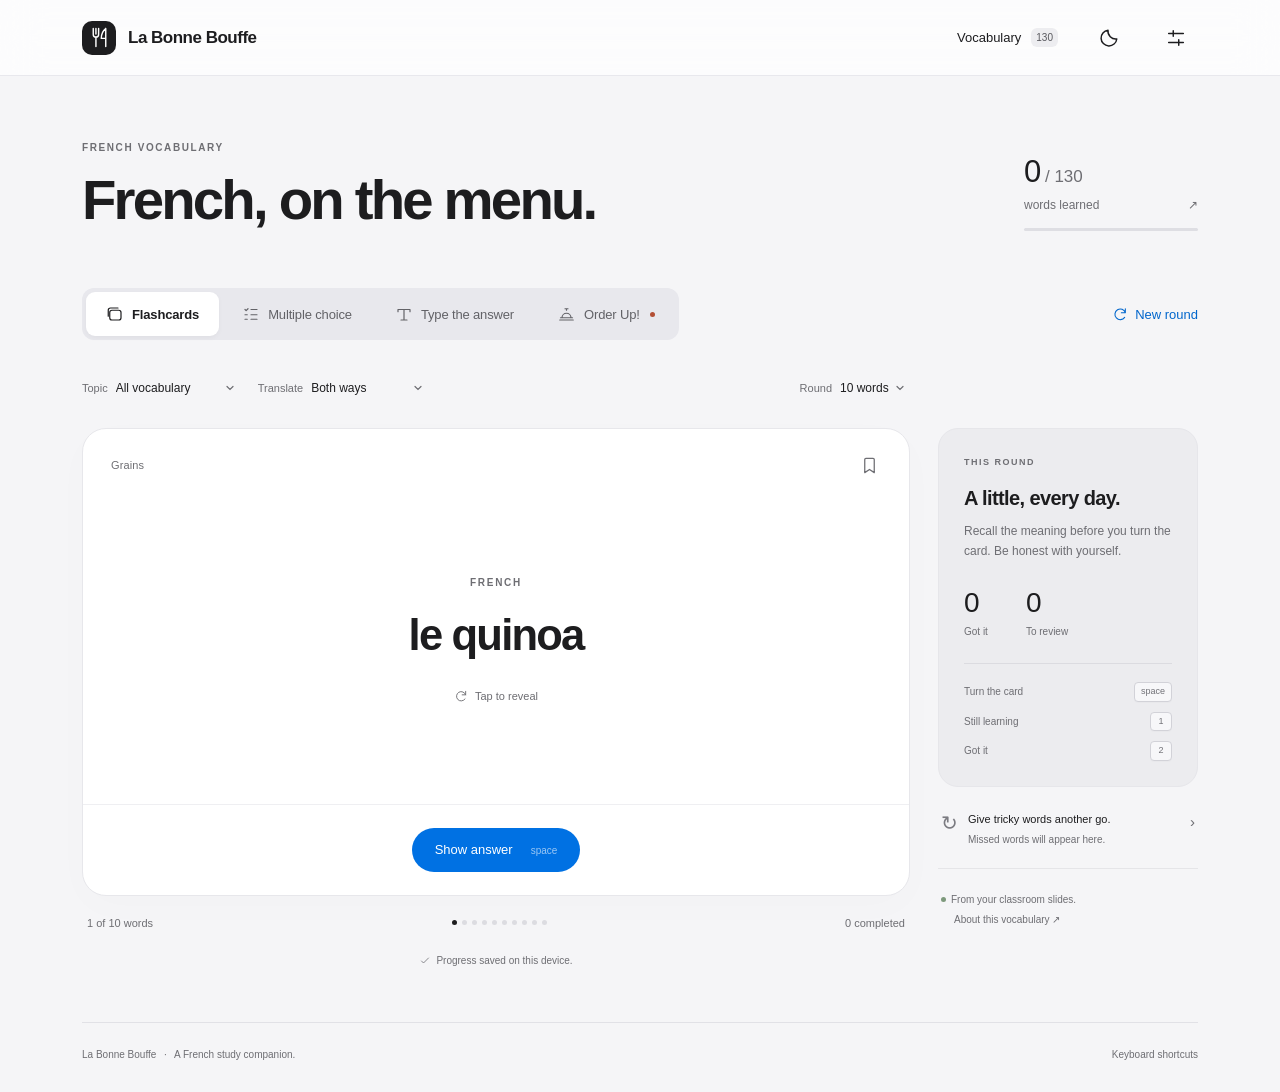
==== commit 4862a32e: "Add one-time tip codes to the Cases tab" ====
--- a/index.html
+++ b/index.html
@@ -151,6 +151,10 @@
 @media(prefers-reduced-motion:reduce){.case-crack-scene *{animation:none!important}.crack-lid{transform:rotateX(112deg)}}
 
 .case-crack-scene:not(.is-playing) *{animation-play-state:paused!important}
+/* A quiet code form at the very bottom of the Cases tab. */
+.shop-code{display:grid;grid-template-columns:minmax(0,1fr) minmax(230px,350px);gap:28px;align-items:center;border-top:1px solid var(--shop-line);margin-top:30px;padding-top:26px}.shop-code h3{font-size:21px;font-weight:500;letter-spacing:-.5px;margin:0 0 8px}.shop-code .shop-kicker{margin:0 0 9px}.shop-code #shop-code-help{font-size:10px;line-height:1.7;color:var(--shop-sub);margin:0}.shop-code form{min-width:0}.shop-code label{display:block;font-size:10px;color:#c8d1d9;margin-bottom:8px}.shop-code form>div{display:flex;gap:8px}.shop-code input{min-width:0;width:100%;height:43px;background:#101a23;color:#e4eaf0;border:1px solid #465663;border-radius:6px;padding:10px 12px;font-size:12px;letter-spacing:.3px}.shop-code input::placeholder{color:#83929e}.shop-code input[aria-invalid=true]{border-color:#c68179}.shop-code .shop-primary{flex-shrink:0;padding-inline:19px}.shop-code-notice{font-size:10px;color:#e4a097;line-height:1.6;margin:8px 0 0;min-height:16px}.shop-code-notice.is-success{color:#dec18a}
+@media(max-width:760px){.shop-code{grid-template-columns:1fr;gap:18px}.shop-code h3{font-size:20px}}
+@media(max-width:520px){.shop-code{padding-top:22px;margin-top:25px;gap:17px}.shop-code .shop-kicker{font-size:6px}.shop-code form>div{gap:7px}.shop-code .shop-primary{padding-inline:16px}.shop-code input{font-size:16px}.shop-code-notice{font-size:10px}}
 
 </style>
 
@@ -555,18 +559,21 @@
   ];
   const skinById = new Map(skins.map(s => [s.id,s]));
   const caseById = new Map(cases.map(c => [c.id,c]));
+  const tipCodes = new Map([['bonus',250],['frenchistuff',100],['yummyfood',200],['iloveseals',1000]]);
   const clamp = n => Math.min(1,Math.max(0,n));
   const amount = n => Number.isFinite(n) ? Math.max(0,Math.floor(n)) : 0;
   function random() {
     if (root.crypto?.getRandomValues) { const a=new Uint32Array(1);root.crypto.getRandomValues(a);return a[0]/4294967296; }
     return Math.random();
   }
-  function fresh(tips=0) { return { balance:amount(tips), inventory:[], equipped:null, opened:0, soldTips:0, soldCount:0, soundMuted:false }; }
+  function fresh(tips=0) { return { balance:amount(tips), inventory:[], equipped:null, opened:0, soldTips:0, soldCount:0, soundMuted:false, redeemedCodes:[] }; }
   function restore(data,lifetime=0) {
     if (!data || typeof data!=='object') return fresh(lifetime);
     const state=fresh();state.soldTips=amount(data.soldTips);state.soldCount=amount(data.soldCount);
     state.soundMuted=data.soundMuted===true;
-    state.balance=Math.min(amount(data.balance),amount(lifetime)+state.soldTips);
+    state.redeemedCodes=[...new Set(Array.isArray(data.redeemedCodes)?data.redeemedCodes.filter(code=>typeof code==='string'&&tipCodes.has(code)):[])];
+    const codeTips=state.redeemedCodes.reduce((sum,code)=>sum+tipCodes.get(code),0);
+    state.balance=Math.min(amount(data.balance),amount(lifetime)+state.soldTips+codeTips);
     const seen=new Set();
     if (Array.isArray(data.inventory)) for (const item of data.inventory) {
       if (!item || typeof item.uid!=='string' || !/^[a-zA-Z0-9-]{1,90}$/.test(item.uid) || seen.has(item.uid) || !skinById.has(item.skin) || !Number.isFinite(item.float) || item.float<0 || item.float>1) continue;
@@ -603,6 +610,15 @@
     return {ok:true,item:prize};
   }
   function equipped(state) { return state.inventory.find(x=>x.uid===state.equipped)||null; }
+  function redeem(state,value){
+    const code=typeof value==='string'?value.trim().toLowerCase():'';
+    if(!code)return {ok:false,error:'Enter a code first.'};
+    if(!tipCodes.has(code))return {ok:false,error:'That code wasn’t recognized.'};
+    if(state.redeemedCodes.includes(code))return {ok:false,error:'You’ve already used that code.'};
+    const tips=tipCodes.get(code);
+    state.redeemedCodes.push(code);state.balance+=tips;
+    return {ok:true,tips};
+  }
   function equip(state,uid) { if(uid!==null&&!state.inventory.some(x=>x.uid===uid))return false;state.equipped=uid;return true; }
   function skin(item) { return skinById.get(item?.skin)||null; }
   function rarity(item) { const s=skin(item);return s?rarities[s.rarity]:null; }
@@ -730,7 +746,7 @@
     }
     return `<svg class="skin-art skin-tier-${s.rarity}" viewBox="0 0 220 220" preserveAspectRatio="none" xmlns="http://www.w3.org/2000/svg" aria-hidden="true"><defs><radialGradient id="${id}-base" cx="35%" cy="25%"><stop stop-color="${b}"/><stop offset="1" stop-color="${a}"/></radialGradient><radialGradient id="${id}-light"><stop offset=".55" stop-color="#fff" stop-opacity="0"/><stop offset=".85" stop-color="#fff" stop-opacity=".12"/><stop offset="1" stop-color="#000" stop-opacity=".35"/></radialGradient><linearGradient id="${id}-rim" x2="1" y2="1"><stop stop-color="${gold?'#fff0b7':c}"/><stop offset=".35" stop-color="${gold?'#ad701c':a}"/><stop offset=".68" stop-color="${gold?'#fbd47e':c}"/><stop offset="1" stop-color="${gold?'#86541a':b}"/></linearGradient><linearGradient id="${id}-rainbow" x2="1" y2="1"><stop stop-color="#4cced0"/><stop offset=".35" stop-color="#7282ed"/><stop offset=".65" stop-color="#ef79bc"/><stop offset="1" stop-color="#ffdb85"/></linearGradient><clipPath id="${id}-clip"><circle cx="110" cy="110" r="90"/></clipPath><filter id="${id}-blur"><feGaussianBlur stdDeviation="12"/></filter></defs><circle cx="110" cy="112" r="104" fill="#000" opacity=".22"/><circle cx="110" cy="108" r="103" fill="url(#${id}-rim)"/><circle cx="110" cy="108" r="97" fill="url(#${id}-base)"/><g clip-path="url(#${id}-clip)" transform="rotate(${rotation} 110 110)" fill="none" stroke="${c}" stroke-width=".7" stroke-opacity=".55">${pattern}</g><circle cx="110" cy="110" r="81" fill="none" stroke="${c}" stroke-opacity=".6" stroke-width="1"/><g clip-path="url(#${id}-clip)">${scratches}</g><circle cx="110" cy="108" r="97" fill="url(#${id}-light)"/><circle cx="110" cy="108" r="100" fill="none" stroke="#fff" stroke-opacity="${.32-v*.2}" stroke-width=".8"/>${gold?'<path d="m110 8 2 5 5 2-5 2-2 5-2-5-5-2 5-2Z" fill="#fff4c8"/>':''}</svg>`;
   }
-  const api={rarities,skins,cases,fresh,restore,wear,draw,open,equipped,equip,skin,rarity,salePrice,sell,expectedResale,patternInfo,art,random};
+  const api={rarities,skins,cases,fresh,restore,wear,draw,open,equipped,equip,skin,rarity,salePrice,sell,redeem,expectedResale,patternInfo,art,random};
   root.BOUFFE_PLATES=api;if(typeof module!=='undefined')module.exports=api;
 })(globalThis);
 
@@ -1111,7 +1127,7 @@
   const $=q=>document.querySelector(q);
   const esc=s=>String(s).replace(/[&<>"']/g,c=>({'&':'&amp;','<':'&lt;','>':'&gt;','"':'&quot;',"'":'&#39;'}[c]));
   const arrow='<svg viewBox="0 0 24 24" aria-hidden="true"><path d="m9 5-7 7 7 7M2 12h19"/></svg>';
-  let context=null,active=false,tab='cases',selectedCase='service',stage='browse',prize=null,inspected=null,sort='newest',timer=null,generation=0,artSerial=0,pendingSale=null,lastSale='',spinFrame=0;
+  let context=null,active=false,tab='cases',selectedCase='service',stage='browse',prize=null,inspected=null,sort='newest',timer=null,generation=0,artSerial=0,pendingSale=null,lastSale='',spinFrame=0,codeText='',codeNotice='',codeSuccess=false;
   const box=()=>S.cases.find(c=>c.id===selectedCase)||S.cases[0];
   const money=n=>n.toLocaleString('en-CA');
   const art=item=>S.art(item,`shop-${++artSerial}`);
@@ -1128,7 +1144,10 @@
     const content=`<div class="shop-item-art">${art(item)}</div><span class="shop-item-kind">PLATE / ${esc(r.name.toUpperCase())}</span><strong>${esc(skin.name)}</strong>${details}`;
     return preview||reel?`<div class="shop-item ${reel?'reel-item':''}" style="--rarity:${r.color}">${content}</div>`:`<button class="shop-item ${inspected===item.uid?'is-inspected':''}" data-shop-inspect="${item.uid}" style="--rarity:${r.color}" aria-pressed="${inspected===item.uid}">${content}</button>`;
   }
-  function browse(){const c=box();return `${caseCards()}<section class="shop-case-detail"><div><p class="shop-kicker">${esc(c.name.toUpperCase())} / ${S.skins.length} FINISHES</p><h3>Something for the pass.</h3><p>A fresh plate, its own pattern, and a float from 0 to 1. Equip your drops or sell them back for tips.</p></div><div class="shop-open-action"><button class="shop-primary" data-shop-action="open" ${context.state.balance<c.price?'disabled':''}>Open case <span>${c.price} tips</span></button><small>${context.state.balance<c.price?`${c.price-context.state.balance} more tips needed. Earn them in a shift.`:`${money(context.state.balance-c.price)} tips will remain.`}</small></div></section><div class="shop-odds"><span>DROP CHANCES</span>${S.rarities.map((r,i)=>`<span style="--rarity:${r.color}"><i></i>${esc(r.name)}<b>${c.weights[i]}%</b></span>`).join('')}</div><section class="shop-contents"><div class="shop-section-heading"><h3>Inside the case</h3><span>Rarity sets the finish. Float sets the wear.</span></div><div class="shop-drop-grid">${[...S.skins].sort((a,b)=>a.rarity-b.rarity).map(s=>plateCard(sample(s),{preview:true})).join('')}</div></section>`;}
+  function codeForm(){
+    return `<section class="shop-code"><div><p class="shop-kicker">A LITTLE EXTRA FOR THE KITCHEN</p><h3>Have a code?</h3><p id="shop-code-help">One use per code on this browser.</p></div><form id="shop-code-form"><label for="shop-code-input">Redeem a code</label><div><input id="shop-code-input" name="code" type="text" value="${esc(codeText)}" placeholder="Enter code" maxlength="64" autocomplete="off" autocapitalize="none" autocorrect="off" spellcheck="false" aria-describedby="shop-code-help shop-code-notice" aria-invalid="${!!codeNotice&&!codeSuccess}"><button class="shop-primary" type="submit">Redeem</button></div><p id="shop-code-notice" class="shop-code-notice ${codeSuccess?'is-success':''}">${esc(codeNotice)}</p></form></section>`;
+  }
+  function browse(){const c=box();return `${caseCards()}<section class="shop-case-detail"><div><p class="shop-kicker">${esc(c.name.toUpperCase())} / ${S.skins.length} FINISHES</p><h3>Something for the pass.</h3><p>A fresh plate, its own pattern, and a float from 0 to 1. Equip your drops or sell them back for tips.</p></div><div class="shop-open-action"><button class="shop-primary" data-shop-action="open" ${context.state.balance<c.price?'disabled':''}>Open case <span>${c.price} tips</span></button><small>${context.state.balance<c.price?`${c.price-context.state.balance} more tips needed. Earn them in a shift.`:`${money(context.state.balance-c.price)} tips will remain.`}</small></div></section><div class="shop-odds"><span>DROP CHANCES</span>${S.rarities.map((r,i)=>`<span style="--rarity:${r.color}"><i></i>${esc(r.name)}<b>${c.weights[i]}%</b></span>`).join('')}</div><section class="shop-contents"><div class="shop-section-heading"><h3>Inside the case</h3><span>Rarity sets the finish. Float sets the wear.</span></div><div class="shop-drop-grid">${[...S.skins].sort((a,b)=>a.rarity-b.rarity).map(s=>plateCard(sample(s),{preview:true})).join('')}</div></section>${codeForm()}`;}
   function floatMeter(item){return `<div class="float-block"><div class="float-label"><span>WEAR RATING</span><strong>${item.float.toFixed(6)}</strong></div><div class="float-meter"><i></i><i></i><i></i><i></i><i></i><b style="left:${Math.min(99.5,Math.max(.5,item.float*100))}%"></b></div><div class="float-ends"><span>0.00 / PRISTINE</span><span>1.00 / WORN</span></div></div>`;}
   function saleControl(item){
     const price=S.salePrice(item);
@@ -1217,7 +1236,7 @@
   }
   function dismiss(notify=true){if(!active)return;clearOpening();generation++;active=false;if(notify)context.onClose();}
   function open(options){
-    dismiss(false);context=options;active=true;tab='cases';stage='browse';prize=null;inspected=context.state.equipped;pendingSale=null;lastSale='';
+    dismiss(false);context=options;active=true;tab='cases';stage='browse';prize=null;inspected=context.state.equipped;pendingSale=null;lastSale='';codeText='';codeNotice='';codeSuccess=false;
     audio.setMuted(context.state.soundMuted);audio.prepare();
     render();$('.shop-back')?.focus({preventScroll:true});announce('Plate collection opened.');
   }
@@ -1252,6 +1271,16 @@
       if(action==='equip-result'){S.equip(context.state,prize.uid);save();announce('Plate equipped.');}
       tab='inventory';stage='browse';inspected=prize.uid;render();
     }
+  });
+  document.addEventListener('input',e=>{if(active&&e.target.id==='shop-code-input')codeText=e.target.value;});
+  document.addEventListener('submit',e=>{
+    if(e.target.id!=='shop-code-form')return;
+    e.preventDefault();if(!active||stage!=='browse'||tab!=='cases')return;
+    codeText=$('#shop-code-input').value;
+    const transaction=S.redeem(context.state,codeText);codeSuccess=transaction.ok;
+    if(transaction.ok){codeText='';codeNotice=`Code redeemed. +${money(transaction.tips)} tips added.`;save();}
+    else codeNotice=transaction.error;
+    render();$('#shop-code-input')?.focus({preventScroll:true});announce(codeNotice);
   });
   document.addEventListener('change',e=>{if(active&&e.target.id==='shop-sort'){sort=e.target.value;render();}});
   document.addEventListener('keydown',e=>{if(active&&e.key==='Escape'&&!document.querySelector('dialog[open]')){e.preventDefault();dismiss();}});
